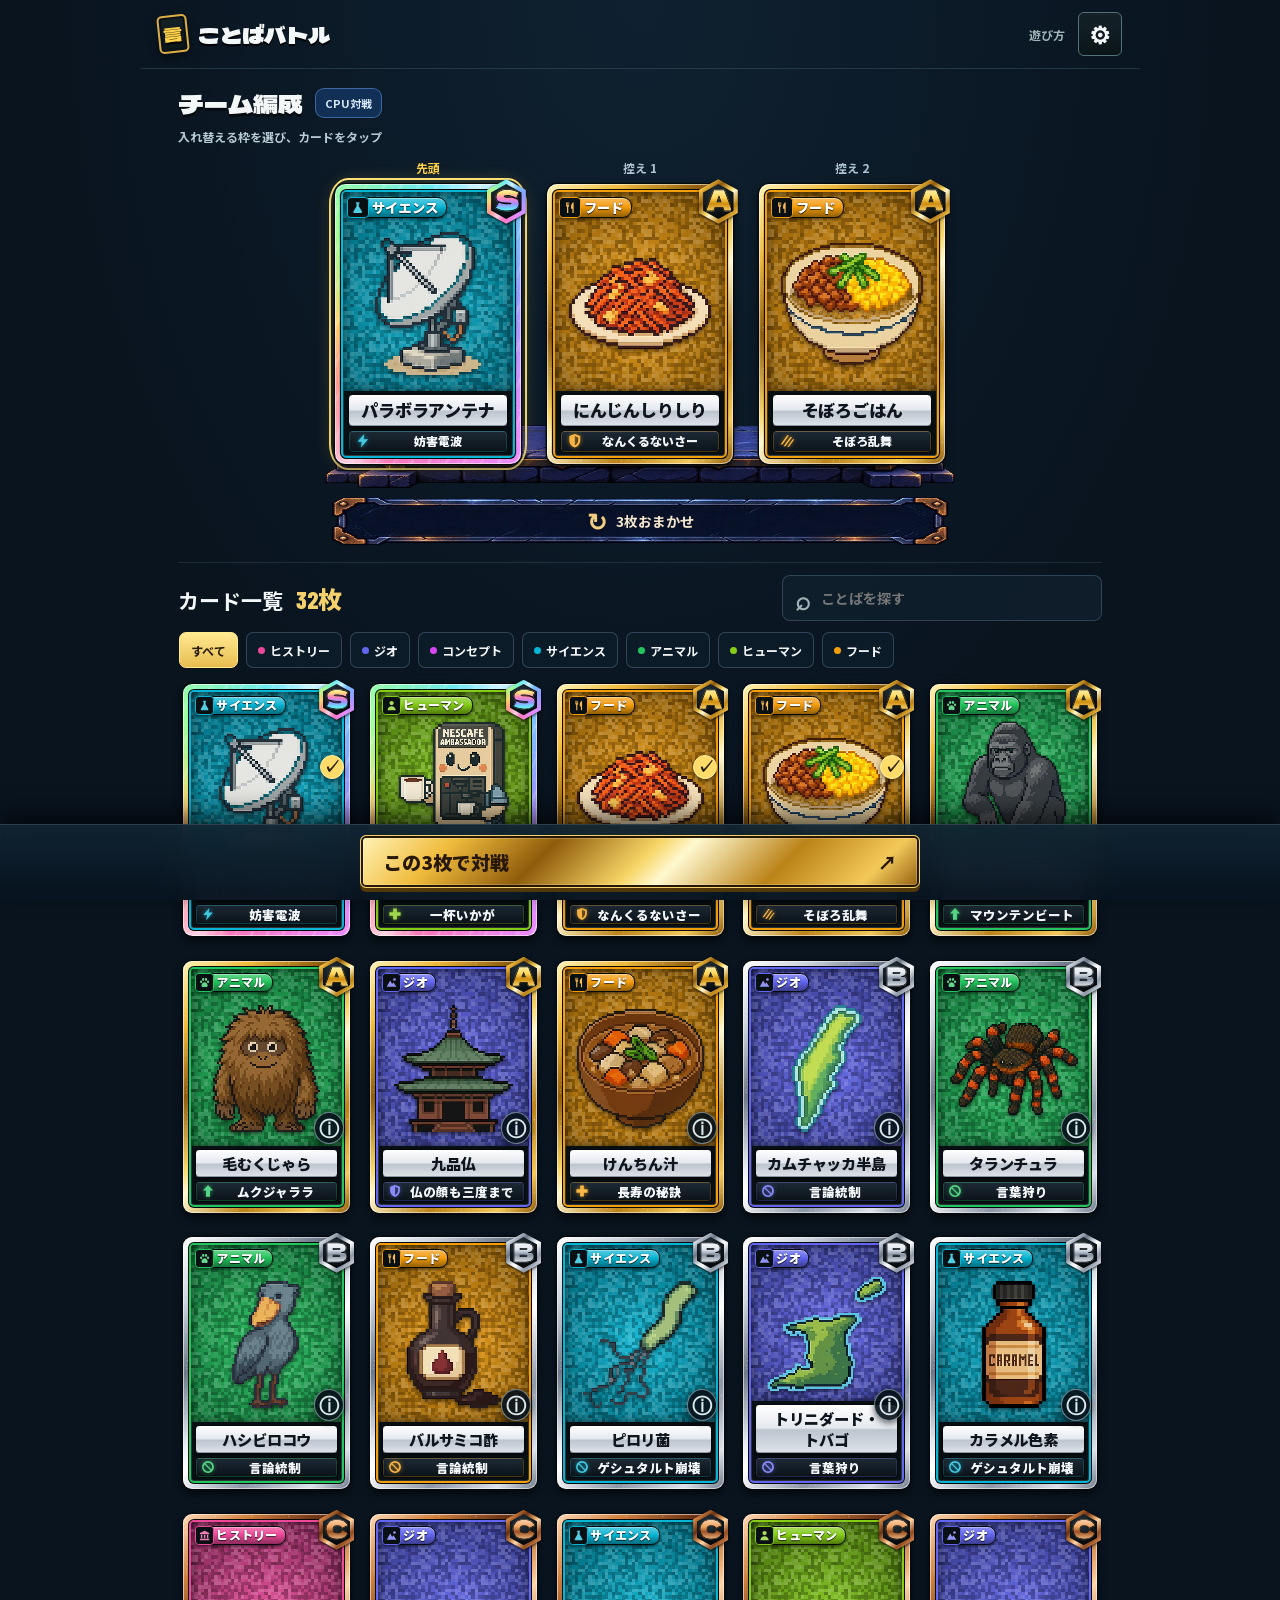
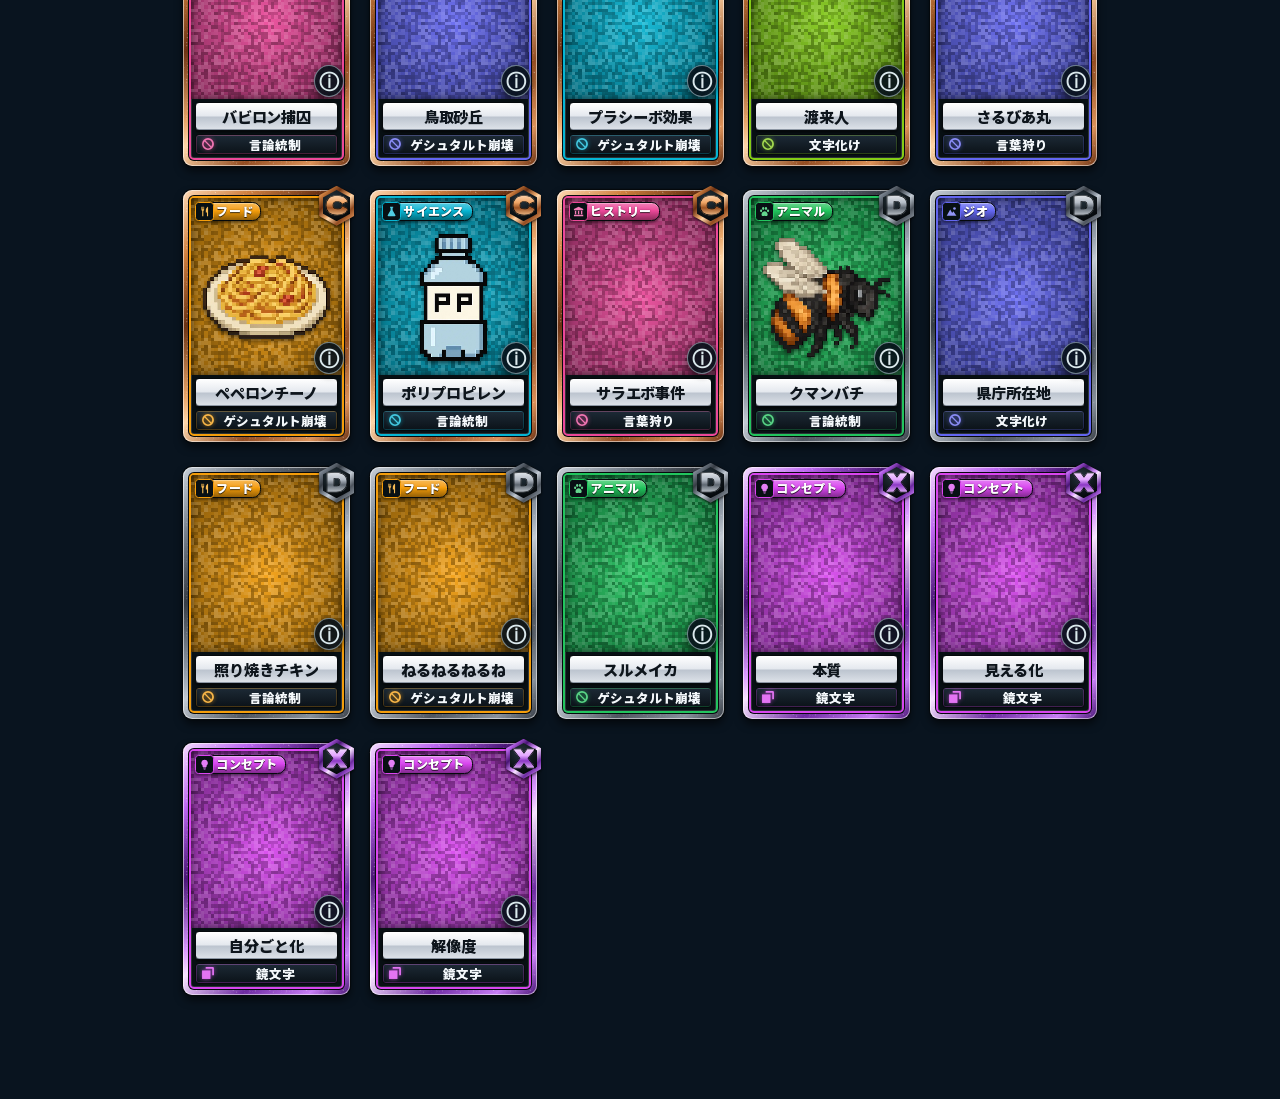
==== kotobattle-next.html @ 17102b44 "preview: fix clipped text, HUD frame insets and compact battle layout" ====
<!doctype html>
<html lang="ja">
<head>
  <meta charset="utf-8">
  <meta name="viewport" content="width=device-width,initial-scale=1,viewport-fit=cover">
  <meta name="robots" content="noindex,nofollow">
  <meta name="theme-color" content="#0b171b">
  <link rel="icon" href="data:,">
  <link rel="preload" as="image" href="battle-ui/assets/img/moon-arena-preview.webp" fetchpriority="high">
  <link rel="preload" as="image" href="battle-ui/assets/img/moon-arena-mobile.webp" media="(max-width:600px)" fetchpriority="low">
  <link rel="preload" as="image" href="battle-ui/assets/img/moon-arena.webp" media="(min-width:601px)" fetchpriority="low">
  <title>ことばバトル — WORD DUEL</title>
  <link rel="stylesheet" href="battle-ui/styles/tokens.css?v=20261007-textfit">
  <link rel="stylesheet" href="battle-ui/ui.css?v=20261007-textfit">
  <link rel="stylesheet" href="battle-ui/styles/cards.css?v=20261007-textfit">
  <link rel="stylesheet" href="battle-ui/styles/battle.css?v=20261007-textfit">
  <link rel="stylesheet" href="battle-ui/styles/mockup.css?v=20261007-textfit">
  <script defer src="battle-ui/data.js?v=20261007-textfit"></script>
  <script defer src="battle-ui/engine.js?v=20261007-textfit"></script>
  <script defer src="battle-ui/presentation.js?v=20261007-textfit"></script>
  <script defer src="battle-ui/view.js?v=20261007-textfit"></script>
  <script defer src="battle-ui/effects.js?v=20261007-textfit"></script>
  <script defer src="battle-ui/app.js?v=20261007-textfit"></script>
</head>
<body>
<div class="ambient" aria-hidden="true"></div>
  <header class="masthead">
    <a class="brand" href="index.html" aria-label="ことばアーケードに戻る"><span class="brand-mark">言</span><span>ことばバトル<small>カード × じゃんけん</small></span></a>
    <nav><button class="text-button" id="rulesButton">遊び方</button><button class="icon-button" id="settingsButton" aria-label="音と演出の設定">⚙</button></nav>
  </header>
  <main>
    <section id="setupScreen" class="setup-screen">
      <div class="intro"><div><div class="setup-title-row"><h1>チーム編成</h1><span class="cpu-mode">CPU対戦</span></div><p class="intro-copy">入れ替える枠を選び、カードをタップ</p></div></div>
      <section class="team-panel" data-side="A" aria-labelledby="teamHeading"><h2 id="teamHeading" class="sr-only">あなたの3枚</h2><div id="teamSlots" class="team-slots"></div><button id="randomTeam" class="subtle-button" type="button"><span aria-hidden="true">↻</span> 3枚おまかせ</button><p class="cpu-note sr-only">相手は毎回ランダム</p></section>
      <section class="collection" aria-labelledby="collectionHeading"><p id="selectionTarget" class="selection-target sr-only" role="status">1枚目にセットするカードを選ぶ</p><div class="collection-heading"><h2 id="collectionHeading">カード一覧 <span>32枚</span></h2><label class="search-box"><span aria-hidden="true">⌕</span><input id="searchInput" type="search" placeholder="ことばを探す" aria-label="ことばを検索"></label></div><div id="typeFilters" class="filters" aria-label="タイプで絞り込む"></div><div id="wordGrid" class="word-grid"></div><p id="emptySearch" class="empty-search" hidden>そのことばは見つかりませんでした。</p></section>
      <div class="setup-dock"><p class="match-summary"><span>あなたの3枚</span><b>VS</b><span>ランダムCPU</span></p><button id="startBattle" class="primary-button">この3枚で対戦 <span>↗</span></button></div>
    </section>
    <section id="battleScreen" class="battle-screen" hidden></section>
    <section id="resultScreen" class="result-screen" hidden><p class="eyebrow">対戦結果</p><h1 id="resultTitle">YOU WIN</h1><p id="resultCopy"></p><div id="resultCards" class="result-cards"></div><div class="result-actions"><button id="rematchButton" class="primary-button">同じチームで再戦 ↗</button><button id="backToSetup" class="subtle-button">編成を変える</button><a href="index.html" class="text-button">アーケードへ</a></div></section>
  </main>
  <dialog id="panelDialog" class="panel-dialog"><div class="dialog-head"><p class="eyebrow" id="dialogLabel"></p><button id="closeDialog" class="icon-button" aria-label="閉じる">×</button></div><div id="dialogContent"></div></dialog>
  <div id="toast" class="toast" role="status" hidden></div>
</body>
</html>
---- battle-ui/styles/tokens.css ----
@charset "UTF-8";
/* Design tokens: fonts, colours, metals, motion. Shared by every screen. */
@font-face{font-family:"KB Dela";src:url(../assets/fonts/DelaGothicOne-subset.woff2) format("woff2");font-weight:400;font-display:swap}
@font-face{font-family:"KB Noto";src:url(../assets/fonts/NotoSansJP-700-subset.woff2) format("woff2");font-weight:700;font-display:swap}
@font-face{font-family:"KB Noto";src:url(../assets/fonts/NotoSansJP-900-subset.woff2) format("woff2");font-weight:900;font-display:swap}
@font-face{font-family:"KB Barlow";src:url(../assets/fonts/BarlowCondensed-800-subset.woff2) format("woff2");font-weight:800;font-display:swap}

:root{
  --font-title:"KB Dela","Dela Gothic One","Hiragino Sans","Yu Gothic UI","Meiryo",sans-serif;
  --font-ui:"KB Noto","Noto Sans JP","Hiragino Sans","Hiragino Kaku Gothic ProN","Yu Gothic UI","Meiryo",sans-serif;
  --font-num:"KB Barlow","Barlow Condensed","Arial Narrow","KB Noto",sans-serif;

  --ink:#081014;--arena:#0b171b;--text:#f3f7f8;--muted:#9fb3b8;--line:#7fb6c233;
  --panel:linear-gradient(180deg,#152329f2,#0b1519f2);
  --panel-edge:#3f5e66;--panel-hi:#9cc6cf40;
  --gold:#ffd04a;--gold-deep:#b77a08;
  --you:#2f7cf6;--cpu:#e5322d;
  --hp-you:linear-gradient(180deg,#8cff9e,#22d154 45%,#119338);
  --hp-cpu:linear-gradient(180deg,#ff9b85,#f0442c 45%,#a8180f);
  --hp-high:linear-gradient(180deg,#a5ffae,#35d35b 45%,#13953c);
  --hp-mid:linear-gradient(180deg,#fff5a8,#ffd033 45%,#c78b05);
  --hp-low:linear-gradient(180deg,#ffb39e,#f24b36 45%,#bd201f);
  --hp-ghost:#ffe08a;
  --atk:linear-gradient(90deg,#b5160f,#ff4a32);--def:linear-gradient(90deg,#1650c8,#3aa0ff);--eva:linear-gradient(90deg,#0f8a3a,#2fe36a);
  --atk-ico:#ff4a3a;--def-ico:#3c9bff;--eva-ico:#2fe36a;
  --buff:#5ff08a;--guard:#7cc4ff;--debuff:#c69bff;

  /* Rarity metals. Each pairs a frame gradient with a text gradient. */
  --metal-gold:linear-gradient(135deg,#fff4b8 0%,#f0bb3c 16%,#8f5c0c 33%,#f7d566 50%,#fff8cf 56%,#bb8318 74%,#f3c95a 90%,#8f5c0c 100%);
  --metal-silver:linear-gradient(135deg,#ffffff 0%,#ccd4de 16%,#6c7888 33%,#e8edf3 50%,#ffffff 56%,#8c97a6 74%,#dce2ea 90%,#6c7888 100%);
  --metal-bronze:linear-gradient(135deg,#ffd9b4 0%,#d0803f 16%,#6b3112 33%,#e7a467 50%,#ffd6a8 56%,#934c21 74%,#dc9158 90%,#6b3112 100%);
  --metal-iron:linear-gradient(135deg,#c9d0d8 0%,#76808c 16%,#363c44 33%,#949eaa 50%,#c2cad3 56%,#4e555e 74%,#87909b 90%,#363c44 100%);
  --metal-violet:linear-gradient(135deg,#f5dcff 0%,#bc66f0 16%,#4a1576 33%,#d996ff 50%,#f8e3ff 56%,#6d2aa1 74%,#c77df5 90%,#4a1576 100%);
  --metal-rainbow:linear-gradient(115deg,#ffffff00 30%,#ffffffb0 46%,#ffffff00 58%),conic-gradient(from 200deg at 40% 45%,#ff6fa5,#ffd36b,#9dff9a,#5fe3ff,#8f9dff,#e88bff,#ff6fa5);
  --text-gold:linear-gradient(180deg,#fff7c6 0%,#ffd75a 40%,#d08d0e 62%,#ffe58c 100%);
  --text-silver:linear-gradient(180deg,#ffffff 0%,#dfe6ee 40%,#8693a3 62%,#f2f5f8 100%);
  --text-bronze:linear-gradient(180deg,#ffe2c4 0%,#f0a565 40%,#9b5121 62%,#ffcf9c 100%);
  --text-iron:linear-gradient(180deg,#eef1f4 0%,#b4bcc6 40%,#5d6670 62%,#d2d8de 100%);
  --text-violet:linear-gradient(180deg,#fbeaff 0%,#e3a6ff 40%,#8b37c4 62%,#f1c9ff 100%);
  --text-rainbow:linear-gradient(180deg,#fff 0%,#ffe27a 22%,#ff86c0 42%,#a58cff 62%,#62e6ff 82%,#b6ffb0 100%);

  /* Motion. --fx-speed is 1 for standard and .5 for fast. */
  --fx-speed:1;--ease-out:cubic-bezier(.2,.8,.2,1);--ease-snap:cubic-bezier(.3,1.4,.5,1);
  color-scheme:dark;
}
body.speed-fast{--fx-speed:.5}
*,*:before,*:after{box-sizing:border-box}
body{margin:0;background:var(--arena);color:var(--text);font-family:var(--font-ui)}
button,input,select{font:inherit}
button{-webkit-tap-highlight-color:transparent}
[hidden]{display:none!important}
.svg-defs{position:absolute;width:0;height:0;overflow:hidden}
---- battle-ui/ui.css ----
@charset "UTF-8";
/* Shell screens. Battle and cards are shared with visual-review.html. */
body{min-width:320px;font-weight:700}button,a,input,select{touch-action:manipulation}button{color:inherit;cursor:pointer}button:disabled{cursor:default}button:focus-visible,a:focus-visible,input:focus-visible,select:focus-visible{outline:3px solid var(--gold);outline-offset:3px}a{color:inherit;text-decoration:none}h1,h2,h3,p{margin:0}
.ambient{position:fixed;inset:0;z-index:-1;background:linear-gradient(#061015b3,#061015e8),url(assets/img/arena-wide.webp) center/cover}
.masthead{max-width:1200px;margin:auto;padding:20px 24px;display:flex;align-items:center;justify-content:space-between;border-bottom:1px solid var(--line);gap:12px}.masthead nav{display:flex;gap:12px;align-items:center}
.brand{display:flex;align-items:center;gap:12px;font:400 20px/1.3 var(--font-title)}.brand small{display:block;font:700 10px/1.8 var(--font-ui);letter-spacing:.14em;color:var(--muted)}.brand-mark{display:grid;place-items:center;width:42px;height:50px;border:2px solid #dcae45;border-radius:5px;transform:rotate(-6deg);color:var(--gold);background:var(--panel);box-shadow:inset 0 0 0 2px #081014,0 4px 10px #0008}
.icon-button,.text-button,.subtle-button{min-height:44px;border:1px solid #52717b;background:var(--panel);border-radius:6px;padding:8px 14px;font-size:13px;display:inline-flex;align-items:center;justify-content:center;gap:8px}.text-button{border-color:transparent;background:transparent;color:var(--muted)}.icon-button{width:44px;padding:0;font:700 24px/1 var(--font-ui)}.subtle-button:hover,.icon-button:hover{border-color:var(--gold)}
.primary-button{min-height:50px;padding:12px 22px;background:var(--metal-gold);color:#281807;border:1px solid #f5d26b;box-shadow:inset 0 0 0 2px #261805,inset 0 0 0 3px #fff3,0 4px 0 #513608;border-radius:6px;font-weight:900;font-size:16px;display:flex;align-items:center;justify-content:space-between;gap:20px}.primary-button:active{transform:translateY(2px);box-shadow:inset 0 0 0 2px #261805,0 2px 0 #513608}
.setup-screen{max-width:1160px;margin:auto;padding:30px 24px 160px}.intro{display:flex;align-items:center;justify-content:space-between;gap:16px;margin-bottom:24px}.intro h1{font:400 32px/1.4 var(--font-title);text-shadow:0 3px #0008}.intro-copy{margin-top:8px;color:var(--muted);font-size:13px}.arcade-rule{display:grid;gap:5px;text-align:right;font-size:14px;color:var(--gold)}.arcade-rule span{color:var(--muted);font-size:12px}
.team-panel{background:var(--panel);border:1px solid #4b636c;border-radius:10px;padding:16px;margin-bottom:30px;box-shadow:inset 0 1px #b7dbe422,0 8px 20px #0005}.section-label{display:flex;justify-content:space-between;align-items:center;gap:12px;margin-bottom:14px}.section-label h2{font-size:16px}.section-label>span{font-size:11px;color:var(--muted)}
.team-slots{display:grid;grid-template-columns:repeat(3,minmax(0,1fr));gap:12px}.team-slot{position:relative;min-width:0;min-height:100px;padding:12px;border:1px solid #36515c;border-radius:6px;background:linear-gradient(120deg,#17313c,#081216);display:flex;align-items:center;gap:10px;text-align:left}.team-slot.selected{border-color:var(--gold);box-shadow:inset 0 0 0 1px #ffd04a66,0 0 16px #ffd04a16}.team-slot img{width:76px;height:76px;object-fit:contain;filter:drop-shadow(0 4px 4px #000a)}.team-slot b{display:block;font-size:14px;overflow-wrap:anywhere}.team-slot small{display:block;color:var(--muted);font-size:11px;margin-top:5px}.slot-no{position:absolute;top:5px;left:7px;font:800 15px var(--font-num);color:var(--gold)}
.team-tools{display:flex;gap:8px;margin-top:12px;flex-wrap:wrap}.team-tools .subtle-button{font-size:12px;min-height:40px}.collection-heading{display:flex;align-items:center;justify-content:space-between;gap:16px;margin-bottom:14px}.eyebrow{font-size:11px;line-height:1.4;letter-spacing:.12em;color:var(--muted)}.collection-heading h2{font-size:20px;margin-top:5px}.collection-heading h2 span{color:var(--gold);font:800 24px var(--font-num);margin-left:8px}
.search-box{display:flex;align-items:center;gap:8px;background:#050d11;border:1px solid #49636b;border-radius:6px;padding:0 12px;width:260px}.search-box>span{font-size:26px;color:var(--muted)}.search-box input{width:100%;height:44px;min-width:0;border:0;background:none;color:var(--text);font-size:13px}
.filters{display:flex;gap:7px;overflow:auto;padding:3px 2px 14px;scrollbar-width:thin}.filter{display:inline-flex;align-items:center;gap:5px;min-height:40px;padding:7px 12px;white-space:nowrap;border:1px solid #3d535a;border-radius:5px;background:#0c181e;font-size:12px}.filter.active{border-color:var(--card-color);background:color-mix(in srgb,var(--card-color) 14%,#0c181e)}.filter-dot{width:7px;height:7px;border-radius:50%;background:var(--card-color)}
.word-grid{display:grid;grid-template-columns:repeat(5,minmax(0,1fr));gap:24px 20px;padding-top:6px}.word-entry{display:block;min-width:0;padding:0;background:transparent;border:0;text-align:left;position:relative;transition:transform 150ms ease}.word-entry:hover{transform:translateY(-4px)}.word-entry .kcard{width:100%}.word-entry.in-team:after{content:'編成中';position:absolute;left:8px;top:38px;font-size:10px;background:#061113eb;color:var(--gold);padding:4px 7px;border:1px solid var(--gold);border-radius:4px}
.entry-footer{display:flex;justify-content:space-between;gap:5px;margin:7px 2px 0;color:var(--muted);font-size:10px}.entry-footer span:first-child{overflow:hidden;white-space:nowrap;text-overflow:ellipsis}.card-stats{display:grid;gap:4px;margin:10px 2px 0;padding:9px 8px;background:#081318d9;border:1px solid #35505b;border-radius:5px}.card-stat{display:grid;grid-template-columns:26px minmax(0,1fr) 30px;gap:6px;align-items:center;font-size:10px;line-height:1.2}.card-stat b{text-align:right;font:800 15px/1 var(--font-num)}.stat-track{height:5px;background:#02080b;overflow:hidden;border-radius:2px}.stat-track i{display:block;height:100%;background:var(--hp-you)}.stat-atk .stat-track i{background:var(--atk)}.stat-def .stat-track i{background:var(--def)}.stat-eva .stat-track i{background:var(--eva)}.empty-search{text-align:center;padding:40px;color:var(--muted)}
.setup-dock{position:fixed;bottom:0;left:0;right:0;z-index:5;display:flex;justify-content:center;gap:60px;align-items:center;padding:14px 24px max(14px,env(safe-area-inset-bottom));background:linear-gradient(#16272ff2,#081014fa);border-top:1px solid #5e7984;box-shadow:0 -10px 26px #0009;backdrop-filter:blur(12px)}.setup-dock>.primary-button{width:300px}
.panel-dialog{position:fixed;padding:20px;width:min(540px,calc(100% - 24px));max-height:calc(100dvh - 32px);overflow:auto;border:1px solid #8babb4;border-radius:10px;background:linear-gradient(140deg,#1e343e,#081318 70%);box-shadow:inset 0 0 0 3px #071015,0 24px 80px #000c;color:var(--text);overscroll-behavior:contain}.panel-dialog::backdrop{background:#02080ccd;backdrop-filter:blur(4px)}.dialog-head{display:flex;justify-content:space-between;align-items:center;margin-bottom:16px;min-height:44px}.panel-dialog h2{font-size:22px;line-height:1.45}.panel-dialog h3{font-size:16px}.panel-copy{font-size:13px;color:#bdced5;line-height:1.9;margin:12px 0}.panel-copy p{margin:16px 0}.panel-copy strong{color:var(--text)}
.detail-top{display:grid;grid-template-columns:150px minmax(0,1fr);gap:22px;align-items:center}.detail-top .kcard{width:100%}.detail-top p{font-size:12px;color:var(--muted);margin-top:10px}.detail-stats{display:grid;grid-template-columns:repeat(4,minmax(0,1fr));gap:8px;margin:20px 0}.detail-stat{background:#030b0f;border:1px solid #3d5862;border-radius:5px;text-align:center;padding:10px 4px}.detail-stat small{display:block;font-size:11px;color:var(--muted)}.detail-stat b{font:800 30px var(--font-num)}.skill-description{padding:16px;border-left:3px solid var(--gold);background:#03101599;font-size:13px;line-height:1.9}.skill-description h3{color:var(--gold);margin-bottom:6px}.dialog-actions{display:flex;gap:12px;margin-top:20px;flex-wrap:wrap}.dialog-actions .primary-button{flex:1}
.setting-row{display:flex;align-items:center;justify-content:space-between;gap:16px;font-size:13px;margin-top:18px;min-height:44px}.setting-row select{max-width:68%;min-height:44px;padding:8px;border:1px solid #5d7b85;background:#09151b;color:var(--text);border-radius:5px;font-size:12px}.setting-row input[type=range]{width:55%;height:32px;accent-color:var(--gold)}.setting-row input[type=checkbox]{width:24px;height:24px;accent-color:var(--gold)}
.switch-choice{display:flex;align-items:center;gap:14px;width:100%;min-height:88px;margin-top:12px;padding:12px;border:1px solid #4a6873;border-radius:6px;background:var(--panel);text-align:left}.switch-choice:hover{border-color:var(--gold)}.switch-choice img{width:70px;height:70px;object-fit:contain}.switch-choice b{display:block;font-size:15px}.switch-choice small{display:block;font-size:11px;line-height:1.7;color:var(--muted);margin-top:5px}.order-row{display:flex;align-items:center;gap:8px;margin-top:12px}.order-row>span{flex:1;font-size:14px}.history-list{padding-left:20px;font-size:12px;line-height:1.8;color:#cedbe0}.history-list li{margin-bottom:10px}
.result-screen{max-width:780px;margin:0 auto;padding:48px 24px;text-align:center}.result-screen h1{font:800 clamp(50px,12vw,90px)/1.2 var(--font-num);color:var(--gold);text-shadow:0 4px #281807,0 0 30px #ffd04a22;margin:12px 0}#resultCopy{font-size:13px;color:var(--muted);line-height:1.7}.result-cards{display:grid;grid-template-columns:repeat(3,minmax(0,1fr));gap:20px;margin:40px 0}.result-cards .kcard{width:100%}.result-hp{font:800 18px/1.5 var(--font-num);margin-top:12px}.result-actions{display:flex;flex-wrap:wrap;justify-content:center;gap:12px}.result-actions .primary-button{justify-content:center}.toast{position:fixed;bottom:140px;left:50%;transform:translateX(-50%);z-index:30;max-width:calc(100% - 28px);width:max-content;padding:12px 20px;border:1px solid var(--gold);border-radius:6px;background:#0a171cf5;color:var(--text);font-size:13px;box-shadow:0 6px 24px #000b}
@media(max-width:900px){.word-grid{grid-template-columns:repeat(4,minmax(0,1fr))}.team-slot img{width:54px}.team-slot b{font-size:12px}.setup-dock{gap:24px}}
@media(max-width:620px){
 .masthead{padding:12px 16px}.brand{font-size:15px;gap:8px}.brand-mark{width:32px;height:40px}.brand small{font-size:9px}.masthead nav{gap:4px}.text-button{padding:8px;font-size:12px}.setup-screen{padding:22px 14px 164px}.intro h1{font-size:26px}.arcade-rule{display:none}.intro-copy{font-size:12px}
 .team-panel{padding:12px}.section-label h2{font-size:14px}.section-label>span{font-size:10px}.team-slots{gap:6px}.team-slot{flex-direction:column;gap:3px;padding:18px 5px 8px;text-align:center;min-height:132px}.team-slot img{width:60px;height:50px}.team-slot b{font-size:10px}.team-slot small{font-size:9px;margin-top:4px}.team-tools{gap:5px}.team-tools .subtle-button{padding:6px 9px;min-height:44px;font-size:10px}
 .collection-heading{gap:10px}.collection-heading h2{font-size:17px}.search-box{width:150px}.search-box input{font-size:11px}.filters{gap:6px}.filter{padding:6px 10px}.word-grid{grid-template-columns:repeat(2,minmax(0,1fr));gap:24px 16px;padding:5px 4px}.setup-dock{flex-direction:column;gap:8px;padding:9px 14px max(12px,env(safe-area-inset-bottom))}.setup-dock>.primary-button{width:100%;max-width:450px;min-height:48px}
 .panel-dialog{padding:16px}.detail-top{grid-template-columns:130px minmax(0,1fr);gap:16px}.detail-top h2{font-size:19px}.detail-top p{font-size:11px}.detail-stats{gap:6px;margin:16px 0}.detail-stat b{font-size:26px}.dialog-actions{gap:8px}.dialog-actions .primary-button{font-size:14px;padding:10px 14px}.dialog-actions>.subtle-button{width:100%}.result-screen{padding:32px 14px}.result-cards{gap:12px;margin:30px 0}.result-hp{font-size:13px}.result-actions{flex-direction:column}.result-actions .primary-button{font-size:15px}
}
@media(prefers-reduced-motion:reduce){.word-entry{transition:none}.word-entry:hover{transform:none}}.motion-reduced .word-entry{transition:none}

/* Matching team editors: selecting either side uses the same collection. */
.match-teams{display:grid;grid-template-columns:repeat(2,minmax(0,1fr));gap:18px;margin-bottom:28px}
.match-teams .team-panel{--team-accent:#71b8ff;margin:0;min-width:0;border-top:3px solid var(--team-accent)}
.match-teams .team-panel[data-side="B"]{--team-accent:#ff9181}
.team-panel[data-editing="true"]{box-shadow:inset 0 0 0 1px #b7dbe422,0 0 20px #122836}
.team-panel .section-label h2{display:flex;align-items:center;gap:8px;font-size:15px}
.team-panel .section-label>span{font-size:10px}
.team-panel .team-slots{gap:8px}
.team-panel .team-slot{display:flex;flex-direction:column;justify-content:start;text-align:center;min-height:150px;padding:18px 5px 8px;gap:5px;border-color:#42606d;background:linear-gradient(160deg,color-mix(in srgb,var(--type) 15%,#17313c),#081216)}
.team-panel .team-slot.selected{border:2px solid var(--team-accent);padding:17px 4px 7px;box-shadow:0 0 12px color-mix(in srgb,var(--team-accent) 20%,transparent)}
.slot-art{position:relative;display:block;width:76px;height:68px;flex:0 0 auto;overflow:hidden}
.team-slot .slot-art img{width:100%;height:100%}.slot-copy{min-width:0;width:100%}.team-panel .team-slot b{font-size:12px;line-height:1.4}.team-panel .team-slot small{font-size:10px;line-height:1.3}
.slot-copy small i{display:inline-block;width:6px;height:6px;border-radius:50%;margin-right:3px}
.slot-edit{font-size:10px;line-height:14px;color:var(--team-accent);margin-top:auto;text-decoration:underline;text-underline-offset:3px}
.team-tools{justify-content:space-between;gap:5px}.team-tools .subtle-button{padding:6px 10px;flex:1;min-height:40px;white-space:nowrap}
.selection-target{width:fit-content;border-left:3px solid #71b8ff;background:#173248;padding:8px 12px;font-size:13px;margin-bottom:14px}.selection-target[data-side="B"]{border-color:#ff9181;background:#3d2223}
.collection{scroll-margin-top:18px}.match-summary{display:flex;align-items:center;gap:22px;font-size:13px;color:#d7e6ec}.match-summary b{font:800 24px var(--font-num);color:var(--gold)}
@media(max-width:760px){.match-teams{grid-template-columns:1fr;gap:12px}.team-panel .team-slot{min-height:118px;gap:3px}.slot-art{width:64px;height:45px}.team-panel .team-slot b{font-size:11px}.team-panel .team-slot small{font-size:9px}.team-panel .section-label{margin-bottom:9px}.match-teams .team-panel{padding:11px}.team-tools{margin-top:9px}.team-tools .subtle-button{min-height:36px;font-size:11px}.match-summary{font-size:12px;gap:20px}}
@media(max-width:620px){.setup-screen{padding-bottom:132px}.setup-dock{gap:6px}.match-summary b{font-size:18px}}
@keyframes result-arrive{from{opacity:0;transform:scale(1.3);filter:blur(5px)}to{opacity:1;transform:scale(1);filter:blur(0)}}
.result-screen.screen-enter h1{animation:result-arrive 550ms cubic-bezier(.15,.85,.2,1)}
body.motion-reduced .result-screen h1{animation:none}
@media(prefers-reduced-motion:reduce){.result-screen h1{animation:none!important}}

/* Compact tap-first team setup. The three chosen cards stay in sight while
   the player scrolls the gallery; the opponent is randomized at battle start. */
.setup-screen{max-width:1040px;padding-top:16px;padding-bottom:116px}
.intro{margin-bottom:12px}.intro h1{font-size:24px;line-height:1.2}.intro-copy{margin-top:3px;font-size:12px}
.cpu-note{display:flex;align-items:center;gap:8px;font-size:12px;color:#dce9ec;white-space:nowrap}
.cpu-note .owner-tag{font-size:12px}.cpu-note b{font-weight:900}
.setup-screen>.team-panel{position:sticky;top:0;z-index:6;margin:0 0 14px;padding:10px 12px 8px;border:1px solid #527c96;border-top:3px solid #71b8ff;background:#101e25f7;backdrop-filter:blur(16px)}
.setup-screen .section-label{margin-bottom:8px}.setup-screen .section-label h2{display:flex;align-items:center;gap:8px;font-size:15px}
.setup-screen .section-label .subtle-button{min-height:34px;padding:5px 10px;white-space:nowrap;font-size:11px}
.setup-screen .team-slots{gap:8px}.setup-screen .team-slot{height:94px;min-height:0;display:flex;flex-direction:row;gap:6px;padding:14px 8px 6px;background:linear-gradient(140deg,color-mix(in srgb,var(--type) 20%,#0e2028),#071014);border:2px solid #385565;text-align:left}
.setup-screen .team-slot.selected{padding:14px 8px 6px;border-color:#ffd96f;box-shadow:0 0 0 2px #ffd96f44,0 0 18px #ffd04a38}
.setup-screen .slot-no{top:3px;left:6px;font-size:10px;line-height:1.1;letter-spacing:.02em}
.setup-screen .slot-art{width:66px;height:56px;flex:0 0 auto}.setup-screen .slot-art img{width:100%;height:100%}
.setup-screen .slot-copy{min-width:0}.setup-screen .slot-copy b{font-size:12px;line-height:1.25;overflow-wrap:anywhere}.setup-screen .slot-copy small{margin-top:4px;font-size:10px;line-height:1.2}
.team-help{margin-top:7px;font-size:11px;color:#d2e4e8;text-align:center}
.selection-target{margin-bottom:8px;padding:7px 10px;font-size:12px}.collection{scroll-margin-top:190px}
.collection-heading{margin-bottom:8px}.collection-heading h2{font-size:18px}.collection-heading h2 span{font-size:20px}
.filters{padding-bottom:8px}.filter{min-height:34px;padding:5px 9px;font-size:11px}
.word-grid{grid-template-columns:repeat(5,minmax(0,1fr));gap:16px 12px;padding:2px}
.word-entry{text-align:center}.word-entry:hover{transform:none}.word-entry.in-team:after{content:none}
.word-pick{display:block;position:relative;width:100%;padding:0;border:0;background:none;color:inherit;text-align:left}
.word-pick:focus-visible,.word-more:focus-visible{outline:3px solid var(--gold);outline-offset:2px}
.word-pick .kcard{width:100%}.word-pick:active{transform:scale(.96)}
.chosen-badge{position:absolute;z-index:4;left:1px;top:2px;padding:2px 4px;border:1px solid #c6e8ff;border-radius:3px;background:#145fa5;color:#fff;font-size:9px;line-height:1.1;white-space:nowrap}
.word-entry .entry-footer{display:grid;grid-template-columns:minmax(0,1fr) auto;align-items:start;gap:3px;margin:4px 0 0;color:#e6f0f3;font-size:10px;line-height:1.25;text-align:left}
.word-entry .entry-footer span:first-child{white-space:normal;overflow-wrap:anywhere;display:-webkit-box;-webkit-box-orient:vertical;-webkit-line-clamp:2;overflow:hidden;min-height:25px}
.word-more{min-width:32px;min-height:26px;padding:2px 3px;border:1px solid #68848f;border-radius:4px;background:#0c202a;color:#dbe9ed;font-size:10px}
.setup-dock{gap:16px;padding:8px 16px max(8px,env(safe-area-inset-bottom))}.setup-dock>.primary-button{width:260px;min-height:46px}
@media(max-width:620px){
  .setup-screen{padding:10px 10px 98px}.intro{align-items:flex-start;gap:7px}.intro h1{font-size:21px}.intro-copy{font-size:11px}.cpu-note{align-items:flex-end;flex-direction:column;gap:3px;font-size:9px}.cpu-note .owner-tag{font-size:10px;padding:3px 6px}
  .setup-screen>.team-panel{padding:8px 8px 6px;margin-bottom:10px}.setup-screen .section-label{margin-bottom:7px}.setup-screen .section-label h2{font-size:13px}.setup-screen .section-label .subtle-button{min-height:32px;padding:4px 7px;font-size:10px}
  .setup-screen .team-slots{gap:5px}.setup-screen .team-slot{height:108px;min-height:0;flex-direction:column;align-items:center;gap:1px;padding:16px 3px 3px;text-align:center}
  .setup-screen .team-slot.selected{padding:16px 3px 3px}.setup-screen .slot-art{width:72px;height:49px}.setup-screen .slot-copy b{font-size:10px;line-height:1.15;display:-webkit-box;-webkit-box-orient:vertical;-webkit-line-clamp:2;overflow:hidden}.setup-screen .slot-copy small{font-size:8px;margin-top:2px}
  .team-help{font-size:10px;margin-top:5px}.collection{scroll-margin-top:166px}.collection-heading{gap:8px}.collection-heading h2{font-size:16px}.search-box{width:135px}.search-box input{font-size:11px}.filter{min-height:30px;padding:4px 7px;font-size:10px}
  .word-grid{grid-template-columns:repeat(4,minmax(0,1fr));gap:12px 6px;padding:2px}.word-entry .entry-footer{font-size:9px}.word-more{min-width:29px;font-size:9px}
  .setup-dock{flex-direction:row;padding:7px 10px max(9px,env(safe-area-inset-bottom))}.setup-dock .match-summary{display:none}.setup-dock>.primary-button{width:100%;max-width:420px;min-height:46px}
}
@media(max-width:350px){.word-grid{grid-template-columns:repeat(3,minmax(0,1fr))}.cpu-note b{display:none}}
---- battle-ui/styles/cards.css ----
@charset "UTF-8";
/* Common card: rarity = outer metal frame + rank badge, type = inner band,
   plate and icon. Internal sizes use container units so one component
   works at battle, bench and list sizes. */
[data-rank="S"]{--metal:var(--metal-rainbow);--metal-text:var(--text-rainbow);--metal-edge:#e9f6ff;--metal-glow:#9fe7ff66}
[data-rank="A"]{--metal:var(--metal-gold);--metal-text:var(--text-gold);--metal-edge:#ffe9a3;--metal-glow:#ffcf4a40}
[data-rank="B"]{--metal:var(--metal-silver);--metal-text:var(--text-silver);--metal-edge:#f4f7fb;--metal-glow:#dfe9f530}
[data-rank="C"]{--metal:var(--metal-bronze);--metal-text:var(--text-bronze);--metal-edge:#ffcfa1;--metal-glow:#e0915030}
[data-rank="D"]{--metal:var(--metal-iron);--metal-text:var(--text-iron);--metal-edge:#c7ced6;--metal-glow:#00000000}
[data-rank="X"]{--metal:var(--metal-violet);--metal-text:var(--text-violet);--metal-edge:#f0c8ff;--metal-glow:#c070ff40}

.ico{width:1em;height:1em;fill:currentColor;flex:0 0 auto;display:inline-block;vertical-align:-.14em}

/* ---- Large card ---- */
.kcard{position:relative;container-type:inline-size;width:100%;aspect-ratio:63/95;isolation:isolate;font-family:var(--font-ui);color:var(--text);user-select:none;-webkit-user-select:none}
.kcard-frame{position:absolute;inset:0;border-radius:5.5cqw;padding:3.4cqw;background:var(--metal);
  box-shadow:0 0 0 .7cqw #05090c,inset 0 0 0 .6cqw #ffffff88,inset 0 -1.2cqw 1.2cqw #0000004d,0 4cqw 7cqw #000000a6,0 0 7cqw var(--metal-glow)}
.kcard-frame:before{content:"";position:absolute;inset:0;border-radius:inherit;background:url(../assets/img/sparkle.png) 0 0/22cqw;mix-blend-mode:screen;opacity:.55;pointer-events:none}
.kcard[data-rank="S"] .kcard-frame:before{opacity:1;background:url(../assets/img/sparkle.png) 0 0/16cqw,repeating-linear-gradient(115deg,#ffffff00 0 6cqw,#ffffff38 7cqw,#ffffff00 8.5cqw)}
.kcard[data-rank="D"] .kcard-frame:before{opacity:.3}
.kcard-body{position:relative;height:100%;border-radius:3cqw;background:#081014;border:1.5cqw solid var(--type);
  box-shadow:0 0 0 .6cqw #05090c,inset 0 0 0 .5cqw #ffffff30;display:flex;flex-direction:column;gap:1.6cqw;padding:0 0 1.8cqw;overflow:hidden}

.kcard-art,.mini-art{position:relative;overflow:hidden;
  background:url(../assets/img/mosaic.png) 0 0/48cqw,radial-gradient(ellipse 75% 70% at 50% 56%,color-mix(in srgb,var(--type) 92%,#fff 8%),color-mix(in srgb,var(--type) 62%,#02090c) 78%);
  image-rendering:pixelated}
.kcard-art{flex:1 1 auto;min-height:0}
.kcard-art:after{content:"";position:absolute;inset:0;box-shadow:inset 0 0 6cqw #000000a0;pointer-events:none}
.art-pic{position:absolute;inset:0;display:block}
.art-pic img{position:absolute;inset:0;width:100%;height:100%;object-fit:contain;image-rendering:pixelated;
  transform:translate(var(--art-x,0),var(--art-y,0)) scale(var(--art-scale,1));
  -webkit-mask-image:linear-gradient(90deg,#0000,#000 3%,#000 97%,#0000),linear-gradient(#0000,#000 3%,#000 97%,#0000);-webkit-mask-composite:source-in;
  mask-image:linear-gradient(90deg,#0000,#000 3%,#000 97%,#0000),linear-gradient(#0000,#000 3%,#000 97%,#0000);mask-composite:intersect;
  filter:drop-shadow(0 1.6cqw 1.2cqw #0008)}
.kcard-art .art-pic{inset:14cqw 3cqw 1cqw}
.art-fallback{position:absolute;inset:0;display:grid;place-items:center;font:400 30cqw/1 var(--font-title);color:#fff;text-shadow:0 1cqw 0 #0008}

.kcard-type{position:absolute;left:2.4cqw;top:2.4cqw;z-index:2;display:flex;align-items:center;gap:1.6cqw;height:11.5cqw;padding:0 4.2cqw 0 0;
  background:linear-gradient(180deg,color-mix(in srgb,var(--type) 70%,#fff 30%),var(--type) 45%,color-mix(in srgb,var(--type) 60%,#000));
  border:.7cqw solid #05090c;border-radius:2cqw 5cqw 5cqw 2cqw;box-shadow:inset 0 .5cqw 0 #ffffff70,0 1cqw 1.6cqw #0007;
  font-weight:900;font-size:7.2cqw;line-height:1;color:#fff;text-shadow:0 .5cqw 0 #000a,0 0 1cqw #0006;letter-spacing:.02em}
.kcard-type .ico{width:11.5cqw;height:11.5cqw;padding:1.8cqw;margin:-.7cqw 0 -.7cqw -.7cqw;background:#081014;border:.7cqw solid var(--type);border-radius:2cqw;color:color-mix(in srgb,var(--type) 70%,#fff)}

.kcard-name{margin:0 2.6cqw;padding:1.8cqw 2.6cqw;min-height:13cqw;display:grid;place-items:center;text-align:center;
  background:linear-gradient(180deg,#ffffff,#e4e8ee 48%,#bcc4cf 52%,#dfe4ea);border:.8cqw solid #05090c;border-radius:2.4cqw;
  box-shadow:inset 0 .5cqw 0 #fff,inset 0 -.6cqw 0 #8d97a4,0 1cqw 1.4cqw #0008}
.kcard-name b{color:#0e151c;font-weight:900;font-size:min(9.1cqw,17px);line-height:1.12;letter-spacing:-.01em;word-break:keep-all;overflow-wrap:anywhere;word-break:auto-phrase;text-wrap:balance;
  display:-webkit-box;-webkit-box-orient:vertical;-webkit-line-clamp:2;overflow:hidden}
.kcard-name .name-part{display:inline-block;white-space:nowrap}
.kcard-move{margin:0 2.6cqw;height:12.5cqw;display:flex;align-items:center;gap:2.4cqw;padding:0 3cqw;
  background:linear-gradient(180deg,#1d2a36,#0b1218);border:.8cqw solid #05090c;border-radius:2.4cqw;box-shadow:inset 0 .5cqw 0 #ffffff1f,inset 0 0 0 .4cqw color-mix(in srgb,var(--type) 35%,transparent)}
.kcard-move .ico{width:8.4cqw;height:8.4cqw;color:color-mix(in srgb,var(--type) 75%,#fff);filter:drop-shadow(0 0 1.2cqw color-mix(in srgb,var(--type) 70%,transparent))}
.kcard-move b{flex:1;min-width:0;font-weight:900;font-size:min(7.6cqw,14px);line-height:1.1;white-space:nowrap;overflow:hidden;text-overflow:ellipsis;text-align:center;color:#f4f8fb}

/* Rank badge (shared by large and mini cards). */
.rank-badge{position:absolute;display:grid;place-items:center;filter:drop-shadow(0 .9cqw .8cqw #000c)}
.rank-badge:before,.rank-badge:after{content:"";position:absolute;inset:0;clip-path:polygon(50% 0,100% 24%,100% 76%,50% 100%,0 76%,0 24%)}
.rank-badge:before{background:var(--metal)}
.rank-badge:after{inset:11%;background:radial-gradient(circle at 40% 30%,#26343d,#05090c 75%)}
.rank-badge span{position:relative;z-index:1;font-family:var(--font-title);line-height:1;background:var(--metal-text);-webkit-background-clip:text;background-clip:text;color:transparent;-webkit-text-stroke:.03em #05090c}
.kcard-rank{top:-2.6cqw;right:-2.6cqw;width:21cqw;height:24cqw;z-index:3}
.kcard-rank span{font-size:14.5cqw;margin-top:-.6cqw}

/* Interactive wrapper used in battle. */
.card-hit{display:block;width:100%;padding:0;border:0;background:none;color:inherit;cursor:pointer;border-radius:6%}
.card-hit:focus-visible{outline:3px solid var(--gold);outline-offset:4px}

/* ---- Mini card (bench, team slots) ---- */
.mini{position:relative;container-type:inline-size;width:var(--mini-w,58px);aspect-ratio:58/66;padding:0;border:0;background:none;color:inherit;cursor:pointer;flex:0 0 auto}
.mini-frame{position:absolute;inset:0;border-radius:8cqw;padding:5cqw;background:var(--metal);box-shadow:0 0 0 1px #05090c,inset 0 0 0 1px #ffffff80,0 3px 6px #0009}
.mini-art{position:absolute;inset:5cqw 5cqw 27cqw;border-radius:4cqw;border:1px solid #05090c;background-size:64cqw,auto}
.mini-art .art-pic{inset:6cqw}
.mini-type{position:absolute;left:5cqw;right:5cqw;bottom:5cqw;height:21cqw;display:flex;align-items:center;justify-content:center;gap:3cqw;padding:0 3cqw;
  background:linear-gradient(180deg,#1d2a36,#081014);border:1px solid #05090c;border-top:2px solid var(--type);border-radius:0 0 4cqw 4cqw;
  font-weight:900;font-size:clamp(8px,14cqw,11px);letter-spacing:-.08em;line-height:1;color:#fff;white-space:nowrap;overflow:visible}
.mini-type .ico{width:15cqw;height:15cqw;color:color-mix(in srgb,var(--type) 75%,#fff)}
.mini-rank{top:-5cqw;right:-6cqw;width:28cqw;height:32cqw;z-index:2}
.mini-rank span{font-size:19cqw}
.mini-hp{position:absolute;left:8cqw;right:8cqw;bottom:-9cqw;height:5px;border-radius:3px;background:#03080b;box-shadow:0 0 0 1px #2a3d44;overflow:hidden}
.mini-hp i{display:block;height:100%;background:var(--hp-fill-color,var(--hp-high));transform-origin:left}
[data-level="high"]{--hp-fill-color:var(--hp-high)}
[data-level="mid"]{--hp-fill-color:var(--hp-mid)}
[data-level="low"]{--hp-fill-color:var(--hp-low)}
.mini[data-dead] .mini-frame,.mini[data-dead] .mini-rank{filter:grayscale(1) brightness(.45)}
.mini-down{position:absolute;left:-4cqw;right:-4cqw;top:36%;z-index:3;padding:2px 0;text-align:center;font-weight:900;font-size:max(9px,15cqw);color:#fff;background:#b3121bdd;transform:rotate(-10deg);box-shadow:0 2px 4px #0008}
.mini:focus-visible{outline:3px solid var(--gold);outline-offset:3px;border-radius:6px}

/* Card list sizes */
.kcard-md .kcard-frame{box-shadow:0 0 0 .7cqw #05090c,inset 0 0 0 .6cqw #ffffff88,0 3cqw 5cqw #0009}
@media (prefers-reduced-motion:no-preference){
  .kcard[data-rank="S"] .kcard-frame:before{animation:foil 5s linear infinite}
  body.motion-reduced .kcard[data-rank="S"] .kcard-frame:before{animation:none}
}
@keyframes foil{from{background-position:0 0,0 0}to{background-position:16cqw 16cqw,60cqw 0}}
---- battle-ui/styles/battle.css ----
@charset "UTF-8";
/* Battle screen. Base layout = portrait phone (390x844 reference).
   Opponent: info left / card right (back). You: card left (front) / info right. */
body.in-battle{background:var(--arena);overflow:hidden}
body.in-battle .masthead{display:none}

.battle-screen{position:relative;height:100vh;height:100dvh;min-height:560px;max-width:560px;margin:0 auto;display:flex;flex-direction:column;
  padding:0 10px max(8px,env(safe-area-inset-bottom));font-family:var(--font-ui);color:var(--text);overflow:hidden;isolation:isolate}
.arena-bg{position:fixed;inset:0;z-index:-1;background:#0b171b url(../assets/img/arena-portrait.webp) center 46%/cover no-repeat}
.arena-bg:after{content:"";position:absolute;inset:0;background:
  radial-gradient(ellipse 70% 38% at 30% 66%,#3fd2ff14,transparent 70%),radial-gradient(ellipse 60% 30% at 74% 30%,#ffd04a10,transparent 70%),
  linear-gradient(180deg,#050b0ecc 0,#050b0e33 9%,#050b0e00 30%,#050b0e00 70%,#050b0e99 86%,#050b0ef2 100%)}

/* Header */
.battle-head{flex:0 0 auto;height:48px;display:grid;grid-template-columns:44px minmax(0,1fr) 56px 44px;align-items:center;gap:6px;padding-top:max(3px,env(safe-area-inset-top))}
.metal-btn{width:44px;height:44px;display:grid;place-items:center;padding:0;border-radius:8px;color:#e9f2f5;font-size:22px;cursor:pointer;
  background:linear-gradient(180deg,#2b3a42,#0d171c);border:1px solid #05090c;box-shadow:inset 0 0 0 1px #6f8d97aa,inset 0 1px 0 #b8d4dc66,0 2px 4px #0008}
.metal-btn:active:not(:disabled){transform:translateY(1px)}
.metal-btn:disabled{opacity:.45}
.metal-btn:focus-visible,.hand-btn:focus-visible,.gauge-panel:focus-visible,.switch-btn:focus-visible{outline:3px solid var(--gold);outline-offset:2px}
.battle-title{margin:0;text-align:center;font:400 25px/1 var(--font-title);letter-spacing:.02em;white-space:nowrap;
  background:linear-gradient(180deg,#ffffff 0%,#e3ebf0 45%,#8a9aa6 55%,#f1f5f7 100%);-webkit-background-clip:text;background-clip:text;color:transparent;
  filter:drop-shadow(0 2px 0 #05090c) drop-shadow(0 0 6px #6fd3ff33)}
.round-badge{height:38px;display:grid;place-items:center;align-content:center;border-radius:8px;background:linear-gradient(180deg,#1e2b33,#0a1216);
  border:1px solid #05090c;box-shadow:inset 0 0 0 1px #56717baa}
.round-badge small{font:800 9px/1 var(--font-num);letter-spacing:.12em;color:#9fb3b8}
.round-badge b{font:800 21px/1 var(--font-num);color:var(--gold);letter-spacing:.04em}

/* Duel field */
.duel{position:relative;flex:1 1 auto;min-height:0;display:flex;flex-direction:column;justify-content:space-evenly;gap:0;padding:2px 0 4px}
.side{display:grid;column-gap:10px;align-items:start;position:relative}
.side-enemy{grid-template-columns:minmax(0,1fr) var(--card-enemy,172px)}
.side-ally{grid-template-columns:var(--card-ally,184px) minmax(0,1fr);row-gap:6px}
.side-ally .hp-block{grid-column:1/-1}
.side-info{display:flex;flex-direction:column;gap:5px;min-width:0}
.side-ally .side-info{padding-top:4px}
.card-slot{position:relative;z-index:2;will-change:transform}
.card-slot.enemy{margin-top:28px}
.card-slot.enemy .card-hit{transform:rotate(3deg)}
.card-slot.ally .card-hit{transform:rotate(-3deg)}
.card-slot.ally .kcard-frame{box-shadow:0 0 0 .7cqw #05090c,inset 0 0 0 .6cqw #ffffff88,inset 0 -1.2cqw 1.2cqw #0000004d,0 6cqw 10cqw #000000c0,0 0 8cqw var(--metal-glow)}
.card-slot[data-down="true"]{opacity:.35;filter:grayscale(1)}

/* HP */
.hp-block{min-width:0}
.hp-head{display:flex;align-items:center;gap:7px;min-width:0;height:20px}
.side-enemy .hp-head{position:absolute;left:0;right:0;top:0;height:22px}
.side-enemy .hp-line{margin-top:28px}
.owner-tag{flex:0 0 auto;font:800 14px/1 var(--font-num);letter-spacing:.06em;color:#fff;padding:3px 9px 2px;border-radius:4px;border:1px solid #05090c;box-shadow:inset 0 1px 0 #ffffff66}
.owner-tag.cpu{background:linear-gradient(180deg,#ff5a4f,#b3140f)}
.owner-tag.you{background:linear-gradient(180deg,#4f9bff,#1650c8)}
.hp-name{min-width:0;font-weight:900;font-size:14px;line-height:1.2;white-space:nowrap;overflow:hidden;text-overflow:ellipsis;text-shadow:0 1px 2px #000}
.hp-line{display:flex;flex-direction:column;gap:3px;margin-top:3px}
.side-enemy .hp-line{flex-direction:row;align-items:center;gap:8px}
.side-enemy .hp-num{flex:0 0 auto}
.side-enemy .hp-bar{flex:1}
.hp-num{display:flex;align-items:baseline;gap:4px;font-family:var(--font-num);font-weight:800;line-height:1;text-shadow:0 2px 0 #000a}
.hp-cur{font-size:28px;letter-spacing:.01em;font-variant-numeric:tabular-nums;color:#fff}
.hp-sep{font-size:18px;color:#9fb3b8}
.hp-max{font-size:18px;color:#c6d3d7}
.hp-block[data-level="low"] .hp-cur{color:#ff7b6b}
.hp-bar{position:relative;display:block;height:13px;border-radius:3px;background:#03080b;border:1px solid #05090c;box-shadow:inset 0 0 0 1px #2c4048,0 1px 0 #ffffff14;overflow:hidden}
.hp-bar i{position:absolute;inset:2px;border-radius:2px;transform-origin:left center}
.hp-fill{background:var(--hp-fill-color,var(--hp-high));box-shadow:inset 0 1px 0 #ffffff80;transition:transform calc(180ms*var(--fx-speed)) var(--ease-out)}
.hp-ghost{background:var(--hp-ghost);opacity:.85;transition:transform calc(360ms*var(--fx-speed)) ease-in calc(120ms*var(--fx-speed))}
.hp-block[data-level="mid"] .hp-cur{color:#ffe374}
.side-ally .hp-line{flex-direction:row;align-items:center;gap:10px}
.side-ally .hp-num{flex:0 0 auto;min-width:104px}
.side-ally .hp-bar{flex:1;height:18px}

/* Ability panel */
.stat-panel{padding:6px 8px 7px;border-radius:7px;background:var(--panel);border:1px solid #05090c;box-shadow:inset 0 0 0 1px var(--panel-edge),inset 0 1px 0 var(--panel-hi),0 3px 8px #0008;display:grid;gap:3px}
.stat-row{display:grid;grid-template-columns:22px minmax(0,1fr) auto;grid-template-rows:auto 7px;column-gap:6px;row-gap:2px;align-items:center}
.stat-ico{grid-row:1/3;width:20px;height:20px}
.stat-atk .stat-ico{fill:var(--atk-ico)}.stat-def .stat-ico{fill:var(--def-ico)}.stat-eva .stat-ico{fill:var(--eva-ico)}
.stat-label{font-weight:900;font-size:12px;line-height:1.1;color:#e8eff2}
.stat-atk .stat-label{color:#ff8a7d}.stat-def .stat-label{color:#8fc3ff}.stat-eva .stat-label{color:#7df0a2}
.stat-value{font:800 18px/1 var(--font-num);text-align:right;color:#fff;font-variant-numeric:tabular-nums}
.stat-value small{font-size:13px;margin-left:1px}
.stat-bar{grid-column:2/4;position:relative;height:7px;border-radius:2px;background:#03080b;box-shadow:inset 0 0 0 1px #24353c;overflow:hidden}
.stat-bar i{position:absolute;inset:1px;border-radius:1px;transform-origin:left center}
.stat-atk .stat-bar i{background:var(--atk)}.stat-def .stat-bar i{background:var(--def)}.stat-eva .stat-bar i{background:var(--eva)}

/* Status chips: reserved row so the layout does not jump */
.status-row{min-height:20px;display:flex;flex-wrap:wrap;gap:4px;align-content:flex-start}
.status-chip{display:inline-flex;align-items:center;gap:2px;height:20px;padding:0 4px 0 3px;border-radius:10px;font-weight:900;font-size:11px;line-height:1;color:#fff;
  background:#0b1519e6;border:1px solid currentColor;white-space:nowrap}
.status-chip .ico{width:11px;height:11px}
.status-chip b{font:800 13px/1 var(--font-num)}
.status-chip[data-tone="buff"]{color:var(--buff)}.status-chip[data-tone="guard"]{color:var(--guard)}.status-chip[data-tone="debuff"]{color:var(--debuff)}

/* Bench */
.bench-panel{position:relative;display:grid;grid-template-columns:minmax(0,1fr) 44px;grid-template-areas:"label action" "cards action";gap:2px 6px;padding:6px;border:2px solid #527c96;border-radius:8px;background:linear-gradient(150deg,#1d3544ee,#081620f2);box-shadow:inset 0 0 0 1px #071018,inset 0 1px 0 #c0e8ff45,0 3px 8px #0008;min-width:0}
.side-enemy .bench-panel{grid-template-columns:1fr;grid-template-areas:"label" "cards";border-color:#94675d;background:linear-gradient(150deg,#3a2928ee,#170e10f2)}
.bench-label{position:static;grid-area:label;font-weight:900;font-size:12px;line-height:16px;color:#f2f7fc;white-space:nowrap;text-shadow:0 1px #000}
.bench{grid-area:cards;display:flex;gap:8px;min-width:0;min-height:44px;padding:3px 3px 6px}
.side-ally .mini{--mini-w:46px}.side-enemy .mini{--mini-w:54px}
.switch-btn{grid-area:action;align-self:stretch;width:44px;min-width:44px;min-height:44px;display:flex;flex-direction:column;align-items:center;justify-content:center;gap:2px;padding:0;border-radius:6px;cursor:pointer;color:#fff;background:linear-gradient(180deg,#3a6380,#12283a);border:1px solid #91c4e7;box-shadow:inset 0 1px 0 #d5edff55,0 2px 4px #0008;font-weight:900;font-size:12px}
.switch-btn .ico{width:22px;height:22px}.switch-btn:disabled{opacity:.4;cursor:default}

/* VS + affinity */
.vs-row{position:relative;z-index:3;height:30px;margin:-12px 0 -6px;display:flex;align-items:center;justify-content:flex-end}
.vs-mark{position:absolute;left:24%;top:50%;transform:translate(-62%,-56%) skewX(-10deg);font:400 40px/1 var(--font-title);letter-spacing:-.06em;
  background:linear-gradient(180deg,#ffffff 0%,#d8e2ea 42%,#6f808e 54%,#eef3f6 100%);-webkit-background-clip:text;background-clip:text;color:transparent;
  filter:drop-shadow(0 3px 0 #05090c) drop-shadow(0 0 10px #4fc8ff55);pointer-events:none}
.affinity{display:flex;align-items:center;gap:6px;height:28px;padding:0 12px 0 14px;font-weight:900;font-size:12px;color:#fff;
  clip-path:polygon(10px 0,100% 0,100% 100%,10px 100%,0 50%);background:linear-gradient(180deg,#2a2410,#0d0b05);box-shadow:inset 0 0 0 1px var(--gold)}
.affinity{border:0;outline:1px solid transparent;flex:0 0 auto;white-space:nowrap;min-width:max-content}
.aff-label,.aff-mult{flex:0 0 auto;white-space:nowrap}
.affinity[data-tone="good"]{background:linear-gradient(180deg,#3a2c08,#120d03)}
.affinity[data-tone="bad"]{background:linear-gradient(180deg,#14233b,#060c16)}
.affinity[data-tone="even"]{background:linear-gradient(180deg,#1b262b,#090f12)}
.aff-mult{font:800 21px/1 var(--font-num);color:var(--gold)}
.affinity[data-tone="bad"] .aff-mult{color:#8fc3ff}
.affinity[data-tone="even"] .aff-mult{color:#dfe8eb}
.affinity-wrap{filter:drop-shadow(0 0 0 1px var(--gold))}

/* Control dock */
.control-dock{flex:0 0 auto;display:flex;flex-direction:column;gap:6px;padding-top:4px}
.dock-row{display:grid;grid-template-columns:minmax(0,1.5fr) minmax(0,1fr);gap:6px;height:40px}
.gauge-panel,.timer-panel{display:flex;align-items:center;gap:6px;padding:0 8px;border-radius:8px;background:var(--panel);border:1px solid #05090c;box-shadow:inset 0 0 0 1px var(--panel-edge),inset 0 1px 0 var(--panel-hi);color:#e8eff2;font-weight:900;font-size:13px;min-width:0}
.gauge-panel{cursor:pointer;font-family:var(--font-ui);text-align:left}
.gauge-panel:disabled{cursor:default}
.gauge-copy{display:flex;flex-direction:column;gap:1px;flex:0 0 auto}
.gauge-title{white-space:nowrap;font-size:12px;line-height:15px}
#skillHint{font-size:9px;line-height:11px;white-space:nowrap;color:#c1d3dd}
.gauge-panel[data-state="ready"] #skillHint{color:#fff0a8}
.gauge-panel[data-state="armed"] #skillHint{color:#382600}
.gauge-count{font-family:var(--font-num);font-weight:800;white-space:nowrap}
.gauge-count b{font-size:23px;color:#fff}
.gauge-count small{font-size:15px;color:#9fb3b8;margin-left:1px}
.gauge-pips{margin-left:auto;display:flex;gap:3px;flex:0 0 auto}
.gauge-pips i{width:9px;height:9px;border-radius:50%;background:radial-gradient(circle at 35% 30%,#33424a,#0b1316);box-shadow:inset 0 0 0 1px #4b6169}
.gauge-pips i.on{background:radial-gradient(circle at 35% 30%,#fff7c2,#ffd04a 45%,#c98a05);box-shadow:0 0 0 1px #05090c}
.gauge-panel[data-state="ready"]{box-shadow:inset 0 0 0 2px var(--gold),0 0 14px #ffd04a66;color:#fff}
.gauge-panel[data-state="ready"] .gauge-title{color:var(--gold)}
.gauge-panel[data-state="armed"]{background:linear-gradient(180deg,#ffdf6a,#e9a409);color:#1c1303;box-shadow:inset 0 0 0 2px #fff3bf,0 0 18px #ffd04a99}
.gauge-panel[data-state="armed"] .gauge-count b,.gauge-panel[data-state="armed"] .gauge-count small{color:#1c1303}
.gauge-panel[data-state="armed"] .gauge-pips i.on{background:radial-gradient(circle at 35% 30%,#fff,#ff7a1a 55%,#a33a00)}
.timer-panel{justify-content:space-between}
.timer-value{font:800 30px/1 var(--font-num);color:var(--gold);font-variant-numeric:tabular-nums;text-shadow:0 2px 0 #000a}
.timer-value small{font:900 13px/1 var(--font-ui);margin-left:3px;color:#ffe08a}
.timer-value[data-urgent="true"]{color:#ff6a55}
.timer-wait{color:#6c7f85}

.hands{display:grid;grid-template-columns:repeat(3,minmax(0,1fr));gap:6px;height:92px}
.hand-btn{--cut:13px;position:relative;padding:0;border:0;background:none;cursor:pointer;color:#fff;filter:drop-shadow(0 4px 0 #000) drop-shadow(0 6px 8px #0009);transition:transform 90ms ease,filter 90ms ease}
.hand-btn:before{content:"";position:absolute;inset:0;background:linear-gradient(180deg,#5d6d75,#1b252a 50%,#05090c);
  clip-path:polygon(var(--cut) 0,calc(100% - var(--cut)) 0,100% var(--cut),100% calc(100% - var(--cut)),calc(100% - var(--cut)) 100%,var(--cut) 100%,0 calc(100% - var(--cut)),0 var(--cut))}
.hand-face{position:absolute;inset:3px;display:flex;flex-direction:column;align-items:center;justify-content:center;gap:1px;
  clip-path:polygon(calc(var(--cut) - 1px) 0,calc(100% - var(--cut) + 1px) 0,100% calc(var(--cut) - 1px),100% calc(100% - var(--cut) + 1px),calc(100% - var(--cut) + 1px) 100%,calc(var(--cut) - 1px) 100%,0 calc(100% - var(--cut) + 1px),0 calc(var(--cut) - 1px));
  background:radial-gradient(ellipse 80% 50% at 35% 12%,#ffffff70,transparent 60%),var(--face);box-shadow:inset 0 -6px 10px #0000004d,inset 0 2px 0 #ffffffa0}
.hand-btn[data-hand="G"]{--face:linear-gradient(180deg,#ff6a5c,#e0231f 52%,#9a0d12)}
.hand-btn[data-hand="C"]{--face:linear-gradient(180deg,#ffe774,#f4b90b 52%,#b07400)}
.hand-btn[data-hand="P"]{--face:linear-gradient(180deg,#6cb8ff,#1a6ff0 52%,#0b3c9c)}
.hand-ico{width:54px;height:54px;flex:0 0 auto;overflow:visible;filter:drop-shadow(0 2px 0 #0007)}
.hand-name{font:400 18px/1 var(--font-title);color:#fff;letter-spacing:.02em;
  text-shadow:-1.5px -1.5px 0 #1b2232,1.5px -1.5px 0 #1b2232,-1.5px 1.5px 0 #1b2232,1.5px 1.5px 0 #1b2232,0 3px 0 #1b2232}
.hand-btn kbd{position:absolute;right:12px;top:7px;font:800 11px/1 var(--font-num);color:#ffffffa0;display:none}
@media (hover:hover) and (pointer:fine){.hand-btn kbd{display:block}.hand-btn:hover:not(:disabled){filter:drop-shadow(0 4px 0 #000) drop-shadow(0 0 10px #ffffff40) brightness(1.06)}}
.hand-btn:active:not(:disabled),.hand-btn[data-pressed="true"]{transform:translateY(2px);filter:drop-shadow(0 2px 0 #000) drop-shadow(0 0 12px #fff6) brightness(1.12)}
.hand-btn[data-pressed="true"]:before{background:linear-gradient(180deg,#fff,#ffe9a6 50%,#c7952a)}
.hand-btn:disabled{cursor:default}
.hand-btn:disabled:not([data-pressed="true"]) .hand-face{filter:saturate(.35) brightness(.55)}
.hand-btn:disabled:not([data-pressed="true"]) .hand-ico{opacity:.75}

/* Messages and overlays */
.battle-message{position:absolute;left:50%;top:var(--msg-top,47%);z-index:9;transform:translate(-50%,-50%);max-width:94%;width:max-content;padding:7px 16px;border-radius:6px;
  background:linear-gradient(180deg,#0e1a1fee,#060c0fee);box-shadow:inset 0 0 0 1px #6f8d97aa,0 6px 16px #000a;font-weight:900;font-size:14px;line-height:1.35;text-align:center;
  opacity:0;pointer-events:none;transition:opacity calc(160ms*var(--fx-speed))}
.battle-message.show{opacity:1}
.fx-layer{position:absolute;inset:0;z-index:8;pointer-events:none;overflow:visible}
.duel-dim{position:absolute;inset:-60px -20px;z-index:7;background:#000;opacity:0;pointer-events:none}

.janken-reveal{position:absolute;left:-10px;right:-10px;top:50%;z-index:12;transform:translateY(-50%);height:178px;display:grid;grid-template-columns:1fr auto 1fr;align-items:center;justify-items:center;
  background:linear-gradient(90deg,#1650c8cc,#081014f2 30%,#081014f2 70%,#b3140fcc);box-shadow:0 0 0 2px #05090c,inset 0 1px 0 #ffffff30,inset 0 -1px 0 #ffffff20,0 10px 30px #000c}
.reveal-side{display:flex;flex-direction:column;align-items:center;gap:6px}
.reveal-side small{font:800 14px/1 var(--font-num);letter-spacing:.12em;color:#c6d3d7}
.reveal-hand{width:96px;height:96px;display:grid;place-items:center;border-radius:50%;background:radial-gradient(circle at 35% 30%,#ffffff40,transparent 60%),var(--face);box-shadow:0 0 0 3px #05090c,inset 0 -6px 10px #0006}
.reveal-hand svg{width:70px;height:70px;overflow:visible}
.reveal-hand[data-hand="G"]{--face:linear-gradient(180deg,#ff6a5c,#c81d1a)}
.reveal-hand[data-hand="C"]{--face:linear-gradient(180deg,#ffe774,#d99e00)}
.reveal-hand[data-hand="P"]{--face:linear-gradient(180deg,#6cb8ff,#145fd6)}
.reveal-side[data-result="win"] .reveal-hand{box-shadow:0 0 0 3px #fff,0 0 26px #ffd04acc,inset 0 -6px 10px #0006}
.reveal-side[data-result="lose"]{opacity:.45;filter:grayscale(.6)}
.reveal-center{display:flex;flex-direction:column;align-items:center;gap:8px;text-align:center}
.reveal-center b{font:400 26px/1.1 var(--font-title);color:#fff;text-shadow:0 3px 0 #05090c}
.reveal-center span{font-weight:900;font-size:13px;color:var(--gold)}
.janken-reveal[data-result="draw"] .reveal-center b{color:#dfe8eb}

.skill-cutin{position:absolute;left:-10px;right:-10px;top:50%;z-index:13;transform:translateY(-50%);min-height:116px;display:grid;grid-template-columns:110px minmax(0,1fr);align-items:center;gap:16px;padding:18px 16px;overflow:hidden;
  background:linear-gradient(100deg,color-mix(in srgb,var(--type,#ffd04a) 70%,#000) 0,#081014f5 42%,#081014f5 100%);box-shadow:0 0 0 2px #05090c,inset 0 2px 0 var(--gold),inset 0 -2px 0 var(--gold),0 0 40px #000}
.skill-cutin .kcard{width:110px;transform:rotate(-6deg);z-index:1}
.cutin-text{min-width:0;z-index:1}
.cutin-kind span{margin-left:auto;color:#fff;font-size:11px}
.cutin-streaks{position:absolute;inset:0;opacity:.35;background:repeating-linear-gradient(165deg,transparent 0 22px,#fff5 24px,transparent 26px);animation:cutin-lines 500ms linear infinite}
@keyframes cutin-lines{to{transform:translateX(30px)}}
.cutin-kind{display:flex;align-items:center;gap:6px;font-weight:900;font-size:12px;color:var(--gold)}
.cutin-kind .ico{width:16px;height:16px}
.cutin-title{margin:4px 0 4px;font:400 clamp(24px,6vw,34px)/1.2 var(--font-title);color:#fff;text-shadow:0 3px 0 #05090c;overflow-wrap:anywhere}
.cutin-owner{font-weight:800;font-size:12px;color:#c6d3d7;line-height:1.3}
.cutin-description{margin:8px 0 0;padding:7px 8px;border-left:3px solid var(--gold);background:#061015db;
  font-weight:800;font-size:13px;line-height:1.4;color:#fff;overflow-wrap:anywhere}

.impact{position:absolute;left:var(--x);top:var(--y);width:0;height:0}
.impact-flash{position:absolute;left:-90px;top:-90px;width:180px;height:180px;border-radius:50%;background:radial-gradient(circle,#fff 0,var(--c,#ffd04a) 28%,transparent 64%);mix-blend-mode:screen}
.impact-star{position:absolute;left:-80px;top:-80px;width:160px;height:160px;background:var(--c,#ffd04a);clip-path:polygon(50% 0,58% 38%,100% 50%,58% 62%,50% 100%,42% 62%,0 50%,42% 38%);mix-blend-mode:screen}
.impact-ring{position:absolute;left:-46px;top:-46px;width:92px;height:92px;border-radius:50%;border:3px solid var(--c,#ffd04a);box-shadow:0 0 18px var(--c,#ffd04a)}
.spark{position:absolute;left:-3px;top:-3px;width:6px;height:6px;border-radius:1px;background:#fff;box-shadow:0 0 6px var(--c,#ffd04a)}
.damage-num{position:absolute;left:var(--x);top:var(--y);transform:translate(-50%,-50%);font:800 66px/1 var(--font-num);color:#fff;white-space:nowrap;letter-spacing:.01em;
  text-shadow:-2px -2px 0 #05090c,2px -2px 0 #05090c,-2px 2px 0 #05090c,2px 2px 0 #05090c,0 5px 0 #05090c,0 0 18px #ff5a3c}
.damage-num small{display:block;text-align:center;font:900 14px/1.2 var(--font-ui);color:var(--gold);text-shadow:0 2px 0 #05090c}
.damage-num.heal{color:#9dffb0;text-shadow:-2px -2px 0 #05090c,2px -2px 0 #05090c,-2px 2px 0 #05090c,2px 2px 0 #05090c,0 5px 0 #05090c,0 0 18px #2fe36a}
.status-burst{position:absolute;left:var(--x);top:var(--y);width:224px;min-height:162px;margin:-81px 0 0 -112px;color:var(--status-color,#ffc746);text-align:center}
.status-burst[data-family="buff"]{--status-color:var(--buff)}
.status-burst[data-family="guard"]{--status-color:var(--guard)}
.status-burst[data-family="debuff"],.status-burst[data-family="copy"]{--status-color:var(--debuff)}
.status-halo{position:absolute;inset:-16px -8px;border:3px solid currentColor;border-radius:50%;box-shadow:0 0 24px currentColor,inset 0 0 16px currentColor;opacity:.8;animation:status-halo 1.2s ease-out both}
@keyframes status-halo{from{transform:scale(.6) rotate(-22deg);opacity:0}45%{opacity:.9}to{transform:scale(1.2) rotate(12deg);opacity:0}}
.status-core{position:relative;display:grid;justify-items:center;gap:3px;padding:10px 11px;border:2px solid currentColor;border-radius:12px;
  background:linear-gradient(145deg,#15212bed,#04090df5);box-shadow:0 0 0 3px #05090c,0 0 28px currentColor,0 14px 28px #000b}
.status-core .ico{width:37px;height:37px;filter:drop-shadow(0 0 8px currentColor)}
.status-core strong{font:400 14px/1 var(--font-title);letter-spacing:.12em;color:currentColor}
.status-core b{font:400 19px/1.15 var(--font-title);color:#fff;text-shadow:0 2px #05090c}
.status-core small{font:800 12px/1.35 var(--font-ui);color:#e9f1f2}
.card-slot[data-status-flash="buff"] .kcard{filter:drop-shadow(0 0 18px var(--buff))}
.card-slot[data-status-flash="guard"] .kcard{filter:drop-shadow(0 0 18px var(--guard))}
.card-slot[data-status-flash="debuff"] .kcard,.card-slot[data-status-flash="copy"] .kcard{filter:drop-shadow(0 0 18px var(--debuff))}
.dodge-fx{position:absolute;left:var(--x);top:var(--y);width:216px;height:174px;margin:-87px 0 0 -108px;display:grid;place-content:center;text-align:center;color:#a5efff}
.dodge-fx::before{content:"";position:absolute;inset:15px 0;border-radius:50%;background:radial-gradient(ellipse,#8ae9ff85,transparent 65%);filter:blur(8px)}
.dodge-ring{position:absolute;inset:4px 25px;border:4px dashed #d8faff;border-radius:50%;transform:rotate(-18deg);box-shadow:0 0 24px #5bdcff,inset 0 0 20px #5bdcff;animation:dodge-ring 700ms ease-out both}
@keyframes dodge-ring{from{scale:.55;opacity:0}40%{opacity:1}to{scale:1.3;opacity:0}}
.dodge-streak{position:absolute;left:12px;right:12px;top:47%;height:20px;transform:rotate(-19deg);background:linear-gradient(90deg,transparent,#fff 24%,#64dbff 68%,transparent);clip-path:polygon(0 80%,74% 0,100% 15%,22% 100%);box-shadow:0 0 14px #84e9ff}
.dodge-fx strong{position:relative;font:400 36px/1 var(--font-title);color:#fff;text-shadow:0 3px #06355c,0 0 16px #7de7ff}
.dodge-fx small{position:relative;margin-top:4px;font:900 16px/1 var(--font-num);letter-spacing:.18em;color:#a5efff;text-shadow:0 2px #062a48}
body.motion-reduced .status-halo,body.motion-reduced .dodge-ring{animation:none}
@media(prefers-reduced-motion:reduce){.status-halo,.dodge-ring{animation:none}}

/* ---- Small phones (≈360x640): own layout, not a uniform shrink ---- */
@media (max-height:700px){
  .battle-head{height:46px;grid-template-columns:44px minmax(0,1fr) 50px 44px}
  .metal-btn{width:44px;height:44px;font-size:20px}
  .battle-title{font-size:21px}
  .round-badge{height:34px}.round-badge b{font-size:18px}
  .side-enemy{--card-enemy:118px}
  .side-ally{--card-ally:120px;row-gap:4px}
  .side-info{gap:2px}
  .hp-head{height:18px}.hp-name{font-size:13px}
  .hp-cur{font-size:24px}.hp-sep,.hp-max{font-size:16px}
  .hp-bar{height:11px}.side-ally .hp-bar{height:15px}
  .side-ally .hp-num{min-width:92px}
  .side-enemy .hp-line{flex-direction:row;align-items:center;gap:6px}
  .side-enemy .hp-num{flex:0 0 auto}
  .side-enemy .hp-bar{flex:1}
  .stat-panel{padding:3px 7px;gap:0}
  .stat-row{grid-template-rows:auto 5px;row-gap:0}
  .stat-ico{width:17px;height:17px}
  .stat-value{font-size:16px}
  .stat-bar{height:5px}
  .status-row{min-height:20px;flex-wrap:nowrap;overflow-x:auto;scrollbar-width:none}
  .status-row:empty{min-height:0}
  .status-chip{flex-shrink:0}
  .bench-panel{padding:3px 4px;gap:4px;grid-template-columns:24px minmax(0,1fr) 44px;grid-template-areas:"label cards action"}
  .side-enemy .bench-panel{grid-template-columns:24px minmax(0,1fr);grid-template-areas:"label cards"}
  .bench{padding:1px 3px 5px;gap:6px}
  .bench-label{position:static;font-size:11px;line-height:16px;align-self:center}

  .side-ally .mini,.side-enemy .mini{--mini-w:44px}
  .switch-btn{width:44px;min-height:44px}
  .vs-row{height:26px;margin:-8px 0 -4px}
  .vs-mark{left:50%;font-size:34px}
  .affinity{height:24px;font-size:12px}.aff-mult{font-size:18px}
  .dock-row{height:36px}
  .gauge-pips i{width:8px;height:8px}
  .gauge-count b{font-size:20px}
  .timer-value{font-size:26px}
  .hands{height:80px}
  .hand-ico{width:40px;height:40px}
  .hand-name{font-size:16px}
  .janken-reveal{height:150px}.reveal-hand{width:80px;height:80px}.reveal-hand svg{width:54px;height:54px}
}
@media (max-height:700px) and (max-width:380px){
  .side-enemy .bench-panel .bench,.side-ally .bench{gap:6px}
}

/* ---- Tablet portrait ---- */
@media (min-width:600px) and (min-height:900px){
  .battle-screen{max-width:700px;padding:0 24px max(16px,env(safe-area-inset-bottom))}
  .side-enemy{--card-enemy:220px}.side-ally{--card-ally:230px}
  .side-info{gap:10px}
  .stat-label{font-size:14px}.stat-value{font-size:22px}.stat-row{grid-template-rows:auto 9px}.stat-bar{height:9px}
  .side-ally .mini,.side-enemy .mini{--mini-w:70px}
  .hp-cur{font-size:34px}
  .hands{height:110px;gap:12px}.hand-ico{width:60px;height:60px}.hand-name{font-size:22px}
  .dock-row{height:46px}
  .vs-mark{left:17%;font-size:52px}
}

/* ---- Landscape PC: the field spreads horizontally (not a stretched phone) ---- */
@media (min-width:960px) and (min-aspect-ratio:4/3){
  .battle-screen{max-width:1320px;padding:0 32px 18px}
  .arena-bg{background-image:url(../assets/img/arena-wide.webp);background-position:center 60%}
  .battle-head{height:64px;grid-template-columns:44px minmax(0,1fr) 70px 44px;max-width:1100px;width:100%;margin:0 auto}
  .battle-title{font-size:32px}
  .duel{display:grid;grid-template-columns:minmax(0,1fr) 150px minmax(0,1fr);grid-template-rows:1fr;align-items:center;gap:0 12px;padding:0 0 8px}
  .side-ally{grid-column:1;grid-row:1;--card-ally:min(250px,30vh);align-self:end;margin-bottom:2vh}
  .side-enemy{grid-column:3;grid-row:1;--card-enemy:min(236px,28vh);align-self:start;margin-top:1vh}
  .vs-row{grid-column:2;grid-row:1;margin:0;height:auto;flex-direction:column;justify-content:center;gap:18px}
  .vs-mark{position:static;transform:skewX(-10deg);font-size:64px}
  .affinity{padding:0 12px 0 14px}
  .side-ally .hp-block{grid-column:1/-1}
  .stat-label{font-size:14px}.stat-value{font-size:22px}.stat-row{grid-template-rows:auto 8px}.stat-bar{height:8px}
  .side-ally .mini,.side-enemy .mini{--mini-w:62px}
  .hp-cur{font-size:34px}.hp-name{font-size:16px}
  .control-dock{width:min(760px,100%);margin:0 auto}
  .hands{height:100px;gap:12px}.hand-ico{width:56px;height:56px}.hand-name{font-size:21px}
  .dock-row{height:46px}
  .janken-reveal,.skill-cutin{left:12%;right:12%}
  .battle-message{--msg-top:12%}
}
@media (min-width:960px) and (min-aspect-ratio:4/3) and (max-height:760px){
  .side-ally{--card-ally:200px}.side-enemy{--card-enemy:190px}
  .hands{height:82px}.hand-ico{width:44px;height:44px}
}

body.motion-reduced .hand-btn,body.motion-reduced .hp-fill,body.motion-reduced .hp-ghost{transition-duration:1ms}

/* The ready state is actionable; charging and animation locks never pulse. */
@keyframes skill-ready{0%,100%{box-shadow:inset 0 0 0 2px #ffe078,0 0 5px #ffc62e55;background-color:#3c2b08}50%{box-shadow:inset 0 0 0 2px #fff8c4,0 0 21px #ffd13ab0;background-color:#75530a}}
.gauge-panel[data-state="ready"]:not(:disabled){background-image:linear-gradient(110deg,#fff5b51c,transparent);animation:skill-ready 1.15s ease-in-out infinite}
.gauge-panel[data-state="ready"]:active{transform:translateY(1px)}
body.motion-reduced .gauge-panel{animation:none!important}
@media(prefers-reduced-motion:reduce){.gauge-panel{animation:none!important}}

/* Strong movement is confined to the field; the buttons stay stationary. */
.card-slot[data-attacking="true"]{z-index:7}
.attack-focus{position:absolute;inset:0;background:radial-gradient(ellipse 160px 210px at var(--focus-x) var(--focus-y),transparent 45%,#03080e50 100%);pointer-events:none}
.reveal-side small{font-family:var(--font-ui);letter-spacing:0}
.art-fallback{opacity:.35}
.skill-peek{width:100%;padding:7px;border:1px solid #658ba770;border-radius:5px;background:#152a38;color:#fff;text-align:left;cursor:pointer;display:grid;gap:3px;min-height:44px}
.skill-peek small{color:#aedaff;font-size:11px}.skill-peek span{font-size:12px;line-height:1.4}.skill-peek:focus-visible{outline:3px solid var(--gold);outline-offset:2px}
.attack-trail{position:absolute;height:80px;margin-top:-40px;transform:rotate(var(--angle));transform-origin:left center;overflow:hidden;opacity:.9;mix-blend-mode:screen;animation:trail 650ms ease-out both;background:linear-gradient(90deg,transparent,var(--trail-color),#fff);clip-path:polygon(0 15%,100% 40%,78% 48%,100% 60%,0 85%,55% 55%)}
body.speed-fast .attack-trail{animation-duration:325ms}
@keyframes trail{0%{opacity:0;scale:.1 1}15%{opacity:.65;scale:.3 1}70%{opacity:.9;scale:.9 1}100%{opacity:0;scale:1 1}}
.impact-slash{position:absolute;left:-110px;top:-7px;width:220px;height:14px;background:linear-gradient(90deg,transparent,#fff 25%,var(--c) 60%,transparent);transform:rotate(-35deg);box-shadow:0 0 16px var(--c);clip-path:polygon(0 48%,70% 0,100% 48%,30% 100%)}
.impact-special .impact-ring{border-width:5px;box-shadow:0 0 25px var(--c),inset 0 0 16px var(--c)}
.special-damage{font-size:78px;color:#fff2a3;text-shadow:-2px -2px #301408,2px -2px #301408,-2px 2px #301408,2px 2px #301408,0 5px #301408,0 0 24px #ff8b25}
.motion-reduced .cutin-streaks{animation:none}
@media(prefers-reduced-motion:reduce){.cutin-streaks{animation:none}}

/* Field entrance reads as a sustained arrival rather than a one-frame flash. */
.entry-fx{position:absolute;left:var(--x);top:var(--y);z-index:5;width:200px;height:250px;pointer-events:none;transform:translate(-50%,-50%);--entry-color:#72ceff;filter:drop-shadow(0 0 14px var(--entry-color))}
.entry-fx[data-side="B"]{--entry-color:#ff8a73}
.entry-beam{position:absolute;left:20%;right:20%;top:-16%;bottom:-16%;background:linear-gradient(90deg,transparent,color-mix(in srgb,var(--entry-color) 45%,transparent) 28%,#ffffffaa 50%,color-mix(in srgb,var(--entry-color) 45%,transparent) 72%,transparent);filter:blur(7px)}
.entry-ring{position:absolute;inset:8% -5%;border:4px solid var(--entry-color);border-radius:50%;transform:rotate(-16deg);box-shadow:0 0 20px var(--entry-color),inset 0 0 22px var(--entry-color)}
.entry-glow{position:absolute;inset:6%;border-radius:50%;background:radial-gradient(ellipse,#ffffffa0 0,color-mix(in srgb,var(--entry-color) 35%,transparent) 32%,transparent 70%)}
.card-slot[data-entering="true"]{z-index:6}

/* Portrait battle: compact HUDs follow their cards; extra height belongs to the field. */
@media(max-width:899px){
  .battle-screen{padding-left:12px;padding-right:12px}
  .battle-head{height:44px}.battle-title{font-size:19px}.metal-btn{width:40px;height:40px}.round-badge{height:34px}
  .arena-bg{background-position:center 46%;filter:saturate(.55)}
  .arena-bg:after{background:linear-gradient(180deg,#050b0edd,#050b0e70 25%,#050b0e70 75%,#050b0ef5)}
  .duel{justify-content:center;gap:8px;padding:12px 0;isolation:isolate}
  .side{column-gap:10px;align-items:center;padding:0;background:none;box-shadow:none;border-radius:0;row-gap:0;flex:0 0 auto}
  .side-enemy{--card-enemy:min(46vw,calc((100dvh - 225px)*.27),210px)}
  .side-ally{--card-ally:min(49vw,calc((100dvh - 225px)*.40),285px)}
  .side-info,.side-ally .side-info{padding:9px 8px;gap:7px;border:1px solid #53718470;border-top:3px solid #80caff;border-radius:9px;background:linear-gradient(160deg,#112432f5,#08131bf5);box-shadow:0 6px 15px #0005}
  .side-enemy .side-info{border-top-color:#fa897e;background:linear-gradient(160deg,#2b1c23f5,#10151bf5)}
  .card-slot.enemy,.side-enemy .card-slot.enemy{margin-top:0}
  .card-slot.enemy .card-hit{transform:rotate(2deg)}.card-slot.ally .card-hit{transform:rotate(-2deg)}
  .hp-head,.side-enemy .hp-head{position:static;height:auto;display:flex;flex-wrap:wrap;gap:4px 6px}
  .owner-tag{font-family:var(--font-ui);font-size:12px;letter-spacing:0;padding:4px 7px;white-space:nowrap}
  .hp-name{flex:1 1 100%;font-size:13px;line-height:1.35;white-space:normal;overflow:visible;overflow-wrap:anywhere}
  .hp-line,.side-enemy .hp-line,.side-ally .hp-line{margin-top:5px;display:grid;grid-template-columns:1fr;gap:4px}
  .hp-num,.side-ally .hp-num{min-width:0;gap:3px}.hp-cur{font-size:25px}.hp-max,.hp-sep{font-size:16px}
  .hp-bar,.side-ally .hp-bar{height:12px}
  .stat-panel{display:grid;grid-template-columns:1fr;gap:5px;padding:5px 0;border:0;border-radius:0;background:none;box-shadow:none}
  .stat-row{display:grid;grid-template-columns:26px minmax(0,1fr) 31px;grid-template-rows:20px;gap:4px;align-items:center;min-width:0}
  .stat-ico{display:none}.stat-label{grid-column:1;grid-row:1;font-size:12px}.stat-value{grid-column:3;grid-row:1;font-size:17px}.stat-value small{font-size:11px;margin-left:0}
  .stat-bar{display:block;grid-column:2;grid-row:1;height:8px}
  .status-row{min-height:0;max-height:none;flex-wrap:wrap;gap:3px;overflow:visible}.status-row:empty{display:none}.status-chip{flex:0 0 auto;font-size:11px}
  .skill-peek{display:grid;align-content:center;gap:3px;width:100%;min-height:44px;padding:6px;border:1px solid #658ba770;border-radius:5px;background:#243f533d;box-shadow:none;color:#fff;text-align:left;cursor:pointer}
  .skill-peek span{display:block;font-size:12px;line-height:1.4;overflow-wrap:anywhere}.skill-peek small{font-size:11px;line-height:1.3;color:#aedaff}.skill-peek:disabled{cursor:default}
  .bench-panel{grid-template-columns:minmax(0,1fr) 44px;grid-template-areas:"label action" "cards action";padding:5px 3px;gap:3px 4px;border:1px solid #5e91b2;border-radius:6px;background:#071725;box-shadow:none}
  .bench-label{font-size:12px;line-height:16px}.bench{gap:5px;min-height:46px;padding:2px 2px 5px;align-items:center}.side-ally .mini{--mini-w:44px}
  .switch-btn{width:44px;min-width:44px;min-height:44px;font-size:11px}.switch-btn .ico{width:20px;height:20px}
  .vs-row{flex:0 0 30px;height:30px;margin:0;justify-content:center;gap:8px}.vs-row:before,.vs-row:after{content:"";height:1px;flex:1;background:linear-gradient(90deg,transparent,#8198a670)}.vs-row:after{transform:rotate(180deg)}.vs-mark{display:none}
  .affinity{height:28px;padding:0 9px;clip-path:none;border:1px solid #7589a455;border-radius:5px;background:#08141de8;font-size:12px;gap:5px}.aff-direction{font-size:11px;color:#c3d0df}.aff-mult{font-size:20px}
  .control-dock{gap:6px;padding-top:6px;border-top:1px solid #769aad45;background:linear-gradient(180deg,#07121ae6,#050c11)}
  .dock-row{grid-template-columns:minmax(0,1fr) 82px;height:46px}.gauge-panel{padding:0 8px;box-shadow:none;border:1px solid #6c8da470}.gauge-title{font-size:14px;line-height:18px}#skillHint{font-size:11px;line-height:14px}.gauge-count b{font-size:22px}.gauge-count small{font-size:13px}.gauge-pips{gap:3px}.gauge-pips i{width:7px;height:7px;border-radius:2px}
  .timer-panel{display:grid;place-content:center;gap:1px;text-align:center;padding:0 3px;box-shadow:none;border:1px solid #6c8da450}.timer-panel #inputHint{font-size:11px}.timer-value{font-size:26px}.timer-value small{font-size:11px}
  .hands{height:86px}.hand-ico{width:49px;height:49px}.hand-name{font-size:17px}
  .battle-message{top:var(--msg-top,50%);max-width:calc(100% - 16px);min-height:44px;padding:9px 13px;font-size:13px;line-height:1.45;border:1px solid #b7d6df;background:linear-gradient(180deg,#152b35fa,#071319fa);box-shadow:0 5px 20px #000b}
  .battle-screen[data-phase="animating"] .side-info{opacity:.6;transition:opacity 160ms}.battle-screen[data-phase="input"] .side-info{opacity:1;transition:opacity 160ms}
}
@media(max-width:699px) and (max-height:700px){
  .battle-head{height:42px}.duel{gap:4px;padding:2px 0}
  .side-info,.side-ally .side-info{padding:6px;gap:4px}.hp-head,.side-enemy .hp-head{display:flex;flex-wrap:nowrap;gap:4px}.owner-tag{padding:3px 5px;font-size:11px}.hp-name{flex:1;font-size:12px;white-space:nowrap;overflow:hidden;text-overflow:ellipsis}.hp-cur{font-size:22px}.hp-max,.hp-sep{font-size:14px}.hp-line,.side-enemy .hp-line,.side-ally .hp-line{grid-template-columns:auto minmax(0,1fr);gap:5px;margin-top:4px;align-items:center}
  .stat-panel{padding:1px 0;gap:0}.stat-row{grid-template-rows:16px}.stat-value{font-size:16px}
  .skill-peek{padding:4px;min-height:44px;gap:2px}.skill-peek span{font-size:12px;white-space:nowrap;overflow:hidden;text-overflow:ellipsis}
  #enemySkillInfo{display:none}.status-row{flex-wrap:nowrap;max-height:22px;overflow-x:auto;scrollbar-width:none}
  .status-chip .ico{display:none}
  .bench-panel{padding:3px 2px;gap:0 3px;grid-template-areas:"cards action"}.bench{padding:2px 0 5px;gap:4px}
  .bench-label{position:absolute;right:2px;top:4px;width:44px;text-align:center;font-size:11px;line-height:14px;z-index:1}.switch-btn{padding-top:14px;gap:0}
  .vs-row{height:26px;flex-basis:26px}.affinity{height:25px}.aff-direction{font-size:10px}.aff-mult{font-size:18px}
  .dock-row{height:42px}.hands{height:76px}.hand-ico{width:44px;height:44px}.gauge-title{font-size:13px}.gauge-pips{gap:2px}
}
@media(prefers-reduced-motion:reduce){.entry-beam,.entry-ring,.entry-glow{animation:none}}
---- battle-ui/styles/mockup.css ----
@charset "UTF-8";
/* Accepted mock: original collectible cards, a spatial arena and a clear
   portrait-first flow. The engine and shared card faces remain independent. */
.sr-only{position:absolute!important;width:1px;height:1px;padding:0;overflow:hidden;clip-path:inset(50%);white-space:nowrap;border:0}
body{background:#09141f}
.ambient{background:radial-gradient(ellipse at 50% 0,#17344a66,transparent 65%),#09141f}
.masthead{max-width:1000px;padding:12px 18px;min-height:64px}
.brand{font-size:22px;gap:10px;text-shadow:0 2px #000}
.brand small{display:none}
.brand-mark{width:30px;height:38px;font-size:19px}
.masthead .text-button{font-size:12px;padding:6px}
.masthead nav{gap:6px}
.setup-screen{max-width:960px;padding:18px 18px 100px}
.setup-screen .intro{align-items:center;gap:10px;margin-bottom:14px}
.setup-title-row{display:flex;align-items:center;gap:12px}
.setup-screen .intro h1{font-size:25px;line-height:1.3}
.cpu-mode{font-size:11px;padding:6px 9px;border:1px solid #598dd399;border-radius:9px;background:#123056;color:#d9eaff;white-space:nowrap}
.setup-screen .intro-copy{font-size:12px;line-height:1.6;color:#b8cbd4;margin-top:7px}
.setup-screen #randomTeam{min-height:44px;padding:6px 10px;white-space:nowrap;font-size:12px}
.setup-screen>.team-panel{position:static;padding:0;margin:0 0 16px;background:none;border:0;box-shadow:none;backdrop-filter:none}
.setup-screen .team-slots{gap:18px;padding:0 5px}
.setup-screen .team-slot,.setup-screen .team-slot.selected{height:auto;min-height:0;padding:24px 0 0;display:block;background:none;border:0;border-radius:10px;text-align:center;box-shadow:none}
.setup-screen .team-slot .kcard{display:block}
.setup-screen .slot-no{position:absolute;top:0;left:0;right:0;text-align:center;font:700 12px/1.4 var(--font-ui);color:#adc3d3}
.setup-screen .team-slot.selected .slot-no{color:var(--gold)}
.setup-screen .team-slot.selected .kcard{outline:2px solid #ffe37a;outline-offset:4px;border-radius:7%;box-shadow:0 0 19px #ffd04a4d}
.setup-screen .cpu-note{display:block;margin-top:12px;color:#9bb5c3;font-size:11px;text-align:right;white-space:normal}
.collection{border-top:1px solid #7796a333;padding-top:12px;scroll-margin-top:12px}
.selection-target{margin:0 0 10px;padding:0;border:0;background:none;color:#9bb5c3;font-size:11px;line-height:1.6}
.setup-screen .collection-heading{display:flex;flex-direction:column;align-items:stretch;gap:10px;margin-bottom:10px}
.setup-screen .collection-heading h2{font-size:21px;margin:0}
.setup-screen .collection-heading h2 span{font-size:24px;color:#f4d16c}
.setup-screen .search-box{width:100%;padding:0 12px;border-color:#5f809466;background:#122331a6;border-radius:8px}
.setup-screen .search-box input{height:44px;font-size:14px}
.setup-screen .filters{gap:8px;padding:1px 1px 12px;scrollbar-width:none}
.setup-screen .filters::-webkit-scrollbar{display:none}
.setup-screen .filter{min-height:36px;padding:7px 11px;border-radius:7px;font-size:12px;background:#0c1b28;border-color:#57718380}
.setup-screen .filter.active{background:linear-gradient(#ffe991,#e7bd50);color:#281c08;border-color:#ffe991}
.setup-screen .word-grid{grid-template-columns:repeat(3,minmax(0,1fr));gap:18px 14px;padding:4px 5px}
.word-entry{isolation:isolate}
.setup-screen .chosen-badge{left:auto;right:6px;top:28%;display:grid;place-items:center;width:24px;height:24px;padding:0;border-radius:50%;border:1px solid #fff0a0;background:#ffdb69;color:#251b06;font-size:17px;box-shadow:0 2px 5px #0008}
.setup-screen .word-more{position:absolute;right:6px;bottom:27%;z-index:5;width:30px;min-width:30px;min-height:30px;padding:0;display:grid;place-items:center;border-radius:50%;background:#08121be8;border:1px solid #c4dce588;font-size:20px;box-shadow:0 2px 6px #0009}
.setup-screen .word-pick .kcard-move{padding-right:3cqw}
.setup-screen .word-pick .kcard-move b{font-size:min(7.5cqw,13px)}
.setup-dock{background:linear-gradient(#102432f2,#07131ffa);padding:10px 16px max(12px,env(safe-area-inset-bottom));border-color:#a5b8c444}
.setup-dock .match-summary{display:none}
.setup-dock>.primary-button{width:min(100%,560px);max-width:560px;min-height:50px;font-size:19px}

/* The stage alone supplies perspective; HUD and controls stay on quiet panels. */
body .battle-screen.mock-layout{--ally-aura:#c244ee;--enemy-aura:#4789ff;max-width:960px;height:100dvh;min-height:600px;padding:0 12px max(8px,env(safe-area-inset-bottom));display:flex;flex-direction:column;gap:5px;background:#091522;overflow:hidden}
.battle-screen.mock-layout .battle-head{height:49px;min-height:49px;padding-top:max(3px,env(safe-area-inset-top));grid-template-columns:40px minmax(0,1fr) 70px 40px;gap:5px}
.battle-screen.mock-layout .metal-btn{width:38px;height:38px}
.battle-screen.mock-layout .battle-title{font-size:clamp(18px,5vw,25px)}
.battle-screen.mock-layout .round-badge{height:34px;display:flex;gap:5px;padding:0 7px}
.battle-screen.mock-layout .round-badge small{font-size:10px}
.battle-screen.mock-layout .round-badge b{font-size:24px}
.battle-screen.mock-layout .battle-hud.side{flex:0 0 auto;display:block;position:relative;width:100%;max-width:none;align-self:stretch;margin:0;padding:7px 10px;background:linear-gradient(110deg,#101f31f5,#091422f2);border:1px solid #6885a855;border-radius:9px;z-index:4}
.battle-screen.mock-layout .battle-hud.side .side-info{display:grid;grid-template-columns:minmax(0,1fr) auto;align-items:center;gap:3px 9px;padding:0;background:none;border:0;box-shadow:none}
.battle-screen.mock-layout .battle-hud .hp-block{display:contents}
.battle-screen.mock-layout .battle-hud .hp-head{position:static;grid-column:1/-1;height:20px;gap:7px;min-height:0;margin:0;flex-wrap:nowrap}
.battle-screen.mock-layout .battle-hud .hp-name{flex:1 1 auto;font-size:13px;line-height:1.3;min-height:0;white-space:nowrap;overflow:hidden;text-overflow:ellipsis}
.battle-screen.mock-layout .battle-hud .owner-tag{font-size:12px;padding:3px 7px}
.battle-screen.mock-layout .battle-hud .hp-line{display:flex;grid-column:1;flex-direction:row;align-items:center;gap:8px;margin:0;min-width:0}
.battle-screen.mock-layout .hp-cur{font-size:27px}
.battle-screen.mock-layout .hp-sep,.battle-screen.mock-layout .hp-max{font-size:16px}
.battle-screen.mock-layout .hp-num{gap:3px;flex:0 0 auto}
.battle-screen.mock-layout .hp-bar{height:12px;min-width:30px;flex:1}
.battle-screen.mock-layout .stat-panel{display:flex;align-items:center;gap:8px;padding:0;margin:0;background:none;border:0;box-shadow:none}
.battle-screen.mock-layout .stat-row{display:flex;gap:3px;align-items:baseline;padding:0;min-width:0;height:auto}
.battle-screen.mock-layout .stat-ico,.battle-screen.mock-layout .stat-bar{display:none}
.battle-screen.mock-layout .stat-label{font-size:12px;white-space:nowrap;letter-spacing:-.06em}
.battle-screen.mock-layout .stat-value{font:800 16px/1 var(--font-num);text-align:left}
.battle-screen.mock-layout .stat-value small{font-size:11px}
.battle-screen.mock-layout .stat-atk .stat-label{color:#ff9384}
.battle-screen.mock-layout .stat-def .stat-label{color:#91c7ff}
.battle-screen.mock-layout .stat-eva .stat-label{color:#9af0b0}
.battle-screen.mock-layout .battle-hud .status-row{grid-column:1/-1;min-height:0;margin:0;padding:0;gap:3px}
.battle-screen.mock-layout .battle-hud .status-row:empty{display:none}
.battle-screen.mock-layout .status-chip{height:19px;font-size:11px}
.battle-screen.mock-layout #enemySkillInfo{position:absolute;width:1px;height:1px;overflow:hidden;clip-path:inset(50%);padding:0;border:0}
.battle-screen.mock-layout #enemySkillInfo:focus-visible{position:fixed;top:55px;right:18px;width:auto;height:44px;clip-path:none;padding:8px;z-index:20}
.battle-screen.mock-layout .duel{container-type:size;position:relative;flex:1 1 0;min-height:180px;display:block;margin:0 -12px;padding:0;isolation:isolate;overflow:visible}
.battle-screen.mock-layout .arena-bg{position:absolute;inset:0;z-index:-2;filter:none;background-color:#152743;background-image:url(../assets/img/moon-arena.webp),url(../assets/img/moon-arena-preview.webp);background-position:center 20%;background-size:cover;background-repeat:no-repeat}
.battle-screen.mock-layout .arena-bg:after{background:linear-gradient(#050d2638,transparent 25%,transparent 75%,#081625b3),radial-gradient(ellipse at 50% 40%,transparent 40%,#03091c55)}
.battle-screen.mock-layout .card-slot{position:absolute;margin:0;z-index:3;will-change:transform}
.battle-screen.mock-layout .card-slot.enemy{top:10%;right:8%;width:min(31cqw,40cqh)}
.battle-screen.mock-layout .card-slot.ally{bottom:8%;left:7%;width:min(43cqw,52cqh)}
.battle-screen.mock-layout .card-slot.enemy .card-hit{transform:rotate(5deg)}
.battle-screen.mock-layout .card-slot.ally .card-hit{transform:rotate(-6deg)}
.battle-screen.mock-layout .card-slot .kcard-name b{font-size:min(9.1cqw,18px)}
.battle-screen.mock-layout .card-slot .kcard-move b{font-size:min(7.6cqw,14px)}
.summon-ring{position:absolute;z-index:-1;border:2px solid color-mix(in srgb,var(--aura) 70%,#fff);border-radius:50%;background:radial-gradient(ellipse,color-mix(in srgb,var(--aura) 34%,transparent),transparent 70%);box-shadow:0 0 15px var(--aura),inset 0 0 13px var(--aura);pointer-events:none}
.summon-ring:before,.summon-ring:after{content:"";position:absolute;inset:-7px;border:1px dashed color-mix(in srgb,var(--aura) 70%,#fff);border-radius:50%}
.summon-ring:after{inset:5px;border-style:solid;opacity:.55}
.ring-ally{--aura:var(--ally-aura);left:3%;bottom:5%;width:50%;height:10%}
.ring-enemy{--aura:var(--enemy-aura);right:4%;top:calc(10% + min(46.75cqw,60.3cqh) - 8px);width:39%;height:8%}
.battle-screen.mock-layout .vs-row{position:absolute;right:6%;bottom:17%;height:auto;margin:0;z-index:4;display:block}
.battle-screen.mock-layout .vs-mark,.battle-screen.mock-layout .aff-direction{display:none}
.battle-screen.mock-layout .affinity{height:32px;min-width:0;padding:4px 9px;clip-path:none;border:1px solid #cddfac99;border-radius:7px;background:#0c1e35e8;box-shadow:0 3px 10px #0009;font-size:12px;gap:6px}
.battle-screen.mock-layout .affinity[data-tone="good"]{border-color:#ffe086;color:#fff0ae}
.battle-screen.mock-layout .affinity[data-tone="bad"]{border-color:#9cbff4;color:#c8e4ff}
.battle-screen.mock-layout .aff-mult{font-size:24px}
.battle-screen.mock-layout>.bench-panel{display:flex;align-items:center;gap:12px;padding:7px 12px;min-height:70px;flex:0 0 auto;border:1px solid #6789a966;border-radius:8px;background:#0e2232;box-shadow:inset 0 1px 0 #bed6ef15}
.battle-screen.mock-layout .bench-label{position:static;width:auto;text-align:left;font-size:13px;line-height:1.2;flex:0 0 auto}
.battle-screen.mock-layout .bench{display:flex;justify-content:center;flex:1;gap:16px;min-height:0;padding:2px 5px 6px}
.battle-screen.mock-layout .mini{--mini-w:54px}
.battle-screen.mock-layout .switch-btn{width:66px;min-width:44px;min-height:48px;padding:0;align-self:stretch;font-size:13px}
.battle-screen.mock-layout .switch-btn .ico{width:23px;height:23px}
.battle-screen.mock-layout .control-dock{position:static;flex:0 0 auto;width:100%;max-width:none;padding:0;margin:0;gap:5px;border:0;background:none;box-shadow:none}
.special-panel{display:flex;align-items:stretch;min-height:64px;border:1px solid #7399b5;border-radius:9px;background:linear-gradient(130deg,#193145,#0a1725);box-shadow:inset 0 1px #bad6ef26}
.battle-screen.mock-layout .gauge-panel{position:relative;display:flex;flex:1;gap:8px;min-width:0;padding:6px 8px;background:transparent;border:0;box-shadow:none;border-radius:8px;color:#eef5ff;opacity:1;text-align:left}
.battle-screen.mock-layout .gauge-panel:disabled{opacity:1}
.special-icon{display:grid;place-items:center;flex:0 0 auto;width:34px;height:38px;color:#df8cff;border:1px solid #db96ee;border-radius:7px;background:linear-gradient(140deg,#371242,#13253d);box-shadow:inset 0 0 9px #bd63ea3a}
.special-icon .ico{width:25px;height:25px}
.battle-screen.mock-layout .gauge-copy{flex:1;min-width:0;gap:4px}
.special-name{display:flex;align-items:baseline;gap:6px;min-width:0;flex-wrap:wrap;line-height:1.1}
.battle-screen.mock-layout .gauge-title{font-size:12px;line-height:1.2;color:#ecb4ff;white-space:nowrap}
#allySkillName{font-size:14px;line-height:1.3;overflow-wrap:anywhere}
.battle-screen.mock-layout #skillHint{font-size:11px;line-height:1.3;color:#d2e3ee;white-space:normal}
.gauge-meter{display:flex;flex-direction:column;gap:5px;align-items:center;flex:0 0 auto}
.battle-screen.mock-layout .gauge-count{line-height:1;white-space:nowrap}
.battle-screen.mock-layout .gauge-count b{font-size:24px}
.battle-screen.mock-layout .gauge-count small{font-size:15px}
.battle-screen.mock-layout .gauge-pips{position:static;display:flex;gap:3px;flex:0 0 auto}
.battle-screen.mock-layout .gauge-pips i{width:8px;height:8px;border-radius:50%;border:1px solid #6990ab;background:#233b4e;box-shadow:none}
.battle-screen.mock-layout .gauge-pips i.on{background:#eed778;box-shadow:0 0 6px #eed77866}
.battle-screen.mock-layout .special-panel>.skill-peek{display:flex;align-items:center;justify-content:center;align-self:center;flex:0 0 auto;width:auto;margin:0 8px 0 0;padding:8px;min-width:66px;min-height:44px;background:#0a1a2a;border:1px solid #789cbb88;border-radius:7px;font-size:12px;line-height:1.4;color:#e6f1fa}
.battle-screen.mock-layout .special-panel>.skill-peek:disabled{opacity:.55}
.battle-screen.mock-layout .gauge-panel[data-state="ready"]{background:linear-gradient(110deg,#fff5b526,transparent);box-shadow:inset 0 0 0 1px #f5d76f;animation:skill-ready 1.15s ease-in-out infinite}
.battle-screen.mock-layout .gauge-panel[data-state="armed"]{background:linear-gradient(110deg,#876111,#352a14);box-shadow:inset 0 0 0 1px #ffe486}
.battle-screen.mock-layout .gauge-panel[data-state="armed"] #skillHint{color:#fff0c2}
.battle-screen.mock-layout .dock-row{display:block;height:26px;min-height:26px}
.battle-screen.mock-layout .timer-panel{display:flex;height:100%;justify-content:center;gap:16px;padding:0 8px;background:#0b1a28;border:1px solid #7194b444;border-radius:6px;font-size:12px;box-shadow:none}
.battle-screen.mock-layout .timer-value{font:800 23px/1 var(--font-num);color:var(--gold)}
.battle-screen.mock-layout .timer-value small{font:700 12px/1 var(--font-ui)}
.battle-screen.mock-layout .hands{display:grid;grid-template-columns:repeat(3,minmax(0,1fr));gap:8px;height:78px;margin:0}
.battle-screen.mock-layout .hand-btn{height:100%;min-height:0;max-width:none}
.battle-screen.mock-layout .hand-face{gap:2px;padding:4px;flex-direction:column}
.battle-screen.mock-layout .hand-ico{width:38px;height:38px}
.battle-screen.mock-layout .hand-name{font-size:17px}
.battle-screen.mock-layout .battle-message{max-width:92%;font-size:12px;line-height:1.5;white-space:normal;text-align:center}
.battle-screen.mock-layout .skill-cutin,.battle-screen.mock-layout .janken-reveal{left:0;right:0}
.battle-screen.mock-layout[data-phase="animating"] .battle-hud{opacity:.65;transition:opacity .2s}

@media(max-width:600px){
 .masthead{padding:10px 14px}.brand{font-size:19px}.brand-mark{width:27px;height:34px}
 .setup-screen{padding:14px 14px 94px}.setup-screen .intro h1{font-size:22px}
 .setup-title-row{gap:8px}.cpu-mode{font-size:10px;padding:5px 7px}
 .setup-screen .intro-copy{font-size:11px}.setup-screen #randomTeam{font-size:11px;padding:5px 8px}
 .setup-screen .team-slots{gap:14px}.setup-screen .word-grid{gap:16px 12px}
 .setup-screen .team-slot .kcard-name b{font-size:10cqw}.setup-screen .team-slot .kcard-move b{font-size:8cqw}
 .battle-screen.mock-layout .battle-hud.side .side-info{grid-template-columns:minmax(0,1fr);gap:3px}
 .battle-screen.mock-layout .battle-hud .hp-head{grid-column:1;float:none}
 .battle-screen.mock-layout .battle-hud .hp-line{grid-column:1}
 .battle-screen.mock-layout .stat-panel{grid-column:1;justify-content:flex-end;gap:14px;margin-top:-1px}
 .battle-screen.mock-layout .stat-value{font-size:15px}
 .battle-screen.mock-layout .battle-hud.side{padding:5px 9px}
 .battle-screen.mock-layout .battle-hud .side-info{position:relative}
 .battle-screen.mock-layout .battle-hud .hp-head{height:19px}
 .battle-screen.mock-layout .battle-hud .hp-line{padding-right:0}
 .battle-screen.mock-layout .hp-cur{font-size:24px}
 .battle-screen.mock-layout .battle-hud .hp-bar{max-width:none}
 .battle-screen.mock-layout .hp-name{font-size:12px}
 .battle-screen.mock-layout .hp-max{font-size:15px}
 .battle-screen.mock-layout .stat-panel{font-size:12px}
 .battle-screen.mock-layout .hp-line .hp-bar{height:10px}
 .battle-screen.mock-layout .duel{min-height:180px}
 .battle-screen.mock-layout .affinity{height:29px;font-size:11px;padding:3px 7px;gap:4px}
 .battle-screen.mock-layout .aff-mult{font-size:21px}
 .battle-screen.mock-layout .card-slot.ally{left:7%;width:min(43cqw,52cqh)}
 .battle-screen.mock-layout .gauge-panel{gap:6px;padding:5px 6px}
 .special-icon{width:28px;height:34px}.special-icon .ico{width:22px;height:22px}
 .special-name{gap:4px}.battle-screen.mock-layout .gauge-title{font-size:11px}
 #allySkillName{font-size:13px}.battle-screen.mock-layout .special-panel>.skill-peek{font-size:11px;min-width:63px;padding:6px;margin-right:5px}
 .battle-screen.mock-layout .gauge-pips{gap:2px}.battle-screen.mock-layout .gauge-pips i{width:7px;height:7px}
}
@media(max-height:740px){
 body .battle-screen.mock-layout{gap:3px;padding-bottom:max(5px,env(safe-area-inset-bottom))}
 .battle-screen.mock-layout .battle-head{height:44px;min-height:44px}
 .battle-screen.mock-layout .battle-hud.side{padding:4px 8px}
 .battle-screen.mock-layout>.bench-panel{min-height:54px;padding:4px 10px}
 .battle-screen.mock-layout .mini{--mini-w:38px}.battle-screen.mock-layout .bench{padding:1px 4px 6px}
 .battle-screen.mock-layout .switch-btn{min-height:44px;width:58px;gap:0}
 .special-panel{min-height:55px}.battle-screen.mock-layout .special-icon{display:none}
 .battle-screen.mock-layout .hands{height:65px}.battle-screen.mock-layout .hand-ico{width:29px;height:29px}
 .battle-screen.mock-layout .hand-name{font-size:15px}.battle-screen.mock-layout .dock-row{height:23px;min-height:23px}
 .battle-screen.mock-layout .hp-cur{font-size:22px}.battle-screen.mock-layout .stat-panel{gap:10px}
 .battle-screen.mock-layout .battle-hud .hp-head{height:18px}
 .battle-screen.mock-layout .duel{min-height:160px}
}
@media(min-width:700px){
 .setup-screen .team-slots{max-width:620px;margin:auto;gap:26px}
 .setup-screen .word-grid{grid-template-columns:repeat(5,minmax(0,1fr));gap:25px 20px}
 .setup-screen .collection-heading{flex-direction:row;align-items:center}.setup-screen .search-box{width:320px}
 .setup-screen .team-slot .kcard-name b{font-size:17px}
 .battle-screen.mock-layout .battle-head{height:58px;min-height:58px}
 .battle-screen.mock-layout .battle-hud.side{padding:8px 15px}
 .battle-screen.mock-layout .hp-head{height:22px}.battle-screen.mock-layout .hp-name{font-size:16px}
 .battle-screen.mock-layout .hp-cur{font-size:31px}.battle-screen.mock-layout .hp-bar{max-width:360px}
 .battle-screen.mock-layout .stat-panel{gap:20px}.battle-screen.mock-layout .stat-value{font-size:20px}
 .battle-screen.mock-layout .stat-label{font-size:14px}
 .battle-screen.mock-layout .card-slot.ally{left:15%;width:min(31cqw,51cqh)}
 .battle-screen.mock-layout .card-slot.enemy{right:15%;width:min(22cqw,38cqh)}
 .ring-ally{left:10%;width:39%}.ring-enemy{right:10%;width:31%;top:calc(10% + min(33.2cqw,57.3cqh) - 8px)}
 .battle-screen.mock-layout .vs-row{right:19%;bottom:17%}
 .battle-screen.mock-layout .control-dock{max-width:680px;align-self:center}
 .battle-screen.mock-layout>.bench-panel{width:100%;max-width:680px;align-self:center}
 .battle-screen.mock-layout .hands{height:86px}.battle-screen.mock-layout .hand-ico{width:42px;height:42px}
 .special-name #allySkillName{font-size:17px}
}
@media(prefers-reduced-motion:no-preference){
 .summon-ring{animation:arena-breathe 3.6s ease-in-out infinite alternate}
 .ring-enemy{animation-delay:-1.8s}
 .word-pick{transition:transform .15s ease}
 .word-pick:hover{transform:translateY(-3px)}
}
@keyframes arena-breathe{from{opacity:.6;filter:brightness(.85)}to{opacity:1;filter:brightness(1.2)}}
body.motion-reduced .summon-ring{animation:none}
@media(prefers-reduced-motion:reduce){.summon-ring,.battle-screen.mock-layout .gauge-panel{animation:none!important}}

/* Arena materials: forged plates carry information, stone supports carry cards. */
.setup-screen .team-slots{position:relative;isolation:isolate;padding-bottom:25px}
.setup-screen .team-slots:before{content:"";position:absolute;z-index:-1;pointer-events:none;left:-6px;right:-6px;bottom:0;height:65px;background:url(../assets/img/arena-card-podium.webp) center bottom/100% 100% no-repeat}
.setup-screen #randomTeam{display:flex;justify-content:center;align-items:center;gap:9px;width:100%;max-width:620px;margin:7px auto 0;min-height:50px;padding:10px 16px;font-size:14px;color:#f3e5cc;border:0;border-radius:0;background:transparent url(../assets/img/arena-hud-plate.webp) center/100% 100% no-repeat;box-shadow:none;touch-action:manipulation}
.setup-screen #randomTeam span{font-size:24px;line-height:1;color:#f2ce83}
.setup-screen #randomTeam:active{filter:brightness(1.3);transform:translateY(1px)}
.battle-screen.mock-layout .battle-hud.side{border:solid transparent;border-width:10px 16px;border-image:url(../assets/img/arena-hud-plate.webp) 28 90 fill / 10px 16px stretch;border-radius:0;background:none;box-shadow:none;padding:2px 4px}
.battle-screen.mock-layout .owner-tag{border-radius:2px;box-shadow:none}
.battle-screen.mock-layout>.bench-panel{position:relative;isolation:isolate;border:0;border-radius:0;background:none;box-shadow:none;padding:5px 12px 10px}
.battle-screen.mock-layout>.bench-panel:before{content:"";position:absolute;inset:10px 0 0;z-index:-1;pointer-events:none;background:url(../assets/img/arena-card-podium.webp) center bottom/100% 100% no-repeat}
.battle-screen.mock-layout .bench-label{text-shadow:0 2px 3px #000}
.battle-screen.mock-layout .switch-btn{background:linear-gradient(135deg,#253b50,#101c2e);border:1px solid #ac9167;border-radius:2px;box-shadow:inset 0 1px #dfd6af33,0 2px 3px #0008;color:#f5e3bb}
.battle-screen.mock-layout .special-panel{border:0;border-radius:0;border-top:1px solid #947d58;border-bottom:2px solid #79613e;background:linear-gradient(110deg,#30203c88,#101c2e 55%,#17263b);box-shadow:inset 0 1px #e2c79233}
.battle-screen.mock-layout .special-icon{border-color:#c5a474;border-radius:2px;box-shadow:inset 0 0 9px #bd63ea3a,0 0 7px #b465de30}
.battle-screen.mock-layout .special-panel>.skill-peek{border-radius:2px;border-color:#947d58;color:#f5e3bb;background:#151d2c}
.battle-screen.mock-layout .timer-panel{border:0;border-radius:0;background:transparent;box-shadow:none}
.battle-screen.mock-layout .affinity{border-radius:2px;border-color:#a89162;background:#101927ee}
@media(max-width:600px){.setup-screen .team-slots:before{height:52px}.battle-screen.mock-layout .arena-bg{background-image:url(../assets/img/moon-arena-mobile.webp),url(../assets/img/moon-arena-preview.webp)}}

/* Content owns its size. The decorative border cannot consume the text area. */
html{-webkit-text-size-adjust:100%;text-size-adjust:100%}
body .battle-screen.mock-layout{min-height:0;overflow-x:hidden;overflow-y:auto;scrollbar-width:none}
.battle-screen.mock-layout .battle-hud.side .side-info{grid-template-columns:minmax(0,1fr);gap:3px;padding:0}
.battle-screen.mock-layout .battle-hud .hp-head{grid-column:1;height:auto;min-height:20px;align-items:center}
.battle-screen.mock-layout .battle-hud .hp-name{height:auto;line-height:1.45;white-space:normal;overflow:visible;text-overflow:clip;overflow-wrap:anywhere}
.battle-screen.mock-layout .hp-num{min-width:0;line-height:1.25}
.battle-screen.mock-layout .hp-cur{line-height:1.15}
.battle-screen.mock-layout .hp-max,.battle-screen.mock-layout .hp-sep{line-height:1.25}
.battle-screen.mock-layout .stat-panel{grid-column:1;display:flex;justify-content:flex-end;align-items:center;gap:14px;margin:0;min-height:20px}
.battle-screen.mock-layout .stat-row{align-items:center;gap:4px;height:auto}
.battle-screen.mock-layout .stat-label{line-height:1.4}
.battle-screen.mock-layout .stat-value,.battle-screen.mock-layout .stat-value small{line-height:1.25}
.battle-screen.mock-layout .gauge-count{line-height:1.3}
.battle-screen.mock-layout .gauge-count b,.battle-screen.mock-layout .gauge-count small{line-height:1.3}
.battle-screen.mock-layout .hand-name{line-height:1.35;flex-shrink:0}
.battle-screen.mock-layout .hand-face{padding:3px 4px 5px;gap:1px}
.battle-screen.mock-layout .mini-type{height:max(12px,24cqw);font-size:clamp(7px,14cqw,11px);line-height:1.3;padding:0 2cqw}
.battle-screen.mock-layout .mini-art{bottom:max(17px,29cqw)}
.kcard-name b,.kcard-move b{line-height:1.4}
.battle-screen.mock-layout .vs-row{bottom:auto;top:min(calc(10% + min(46.75cqw,60.3cqh) + 10px),calc(100% - 32px))}
@media(min-width:700px){.battle-screen.mock-layout .vs-row{top:min(calc(10% + min(33.2cqw,57.3cqh) + 10px),calc(100% - 36px))}}
@media(max-height:640px){
 .battle-screen.mock-layout .duel{min-height:110px}
 .battle-screen.mock-layout .battle-head{height:42px;min-height:42px}
 .battle-screen.mock-layout .hp-cur{font-size:21px}
 .battle-screen.mock-layout .hp-name{font-size:12px}
 .battle-screen.mock-layout .stat-panel{gap:10px}
}
@media(max-height:620px){
 .battle-screen.mock-layout .card-slot.enemy{width:min(31cqw,35cqh)}
 .battle-screen.mock-layout .ring-enemy{top:calc(10% + min(46.75cqw,52.8cqh) - 8px)}
 .battle-screen.mock-layout .vs-row{top:min(calc(10% + min(46.75cqw,52.8cqh) + 9px),calc(100% - 32px))}
}
@media(max-height:740px){.battle-screen.mock-layout>.bench-panel{padding:3px 12px 5px}.battle-screen.mock-layout .bench{padding:1px 4px 5px}}
@media(max-height:600px){body .battle-screen.mock-layout{gap:2px}.battle-screen.mock-layout .mini{--mini-w:34px}.battle-screen.mock-layout>.bench-panel{min-height:48px}}
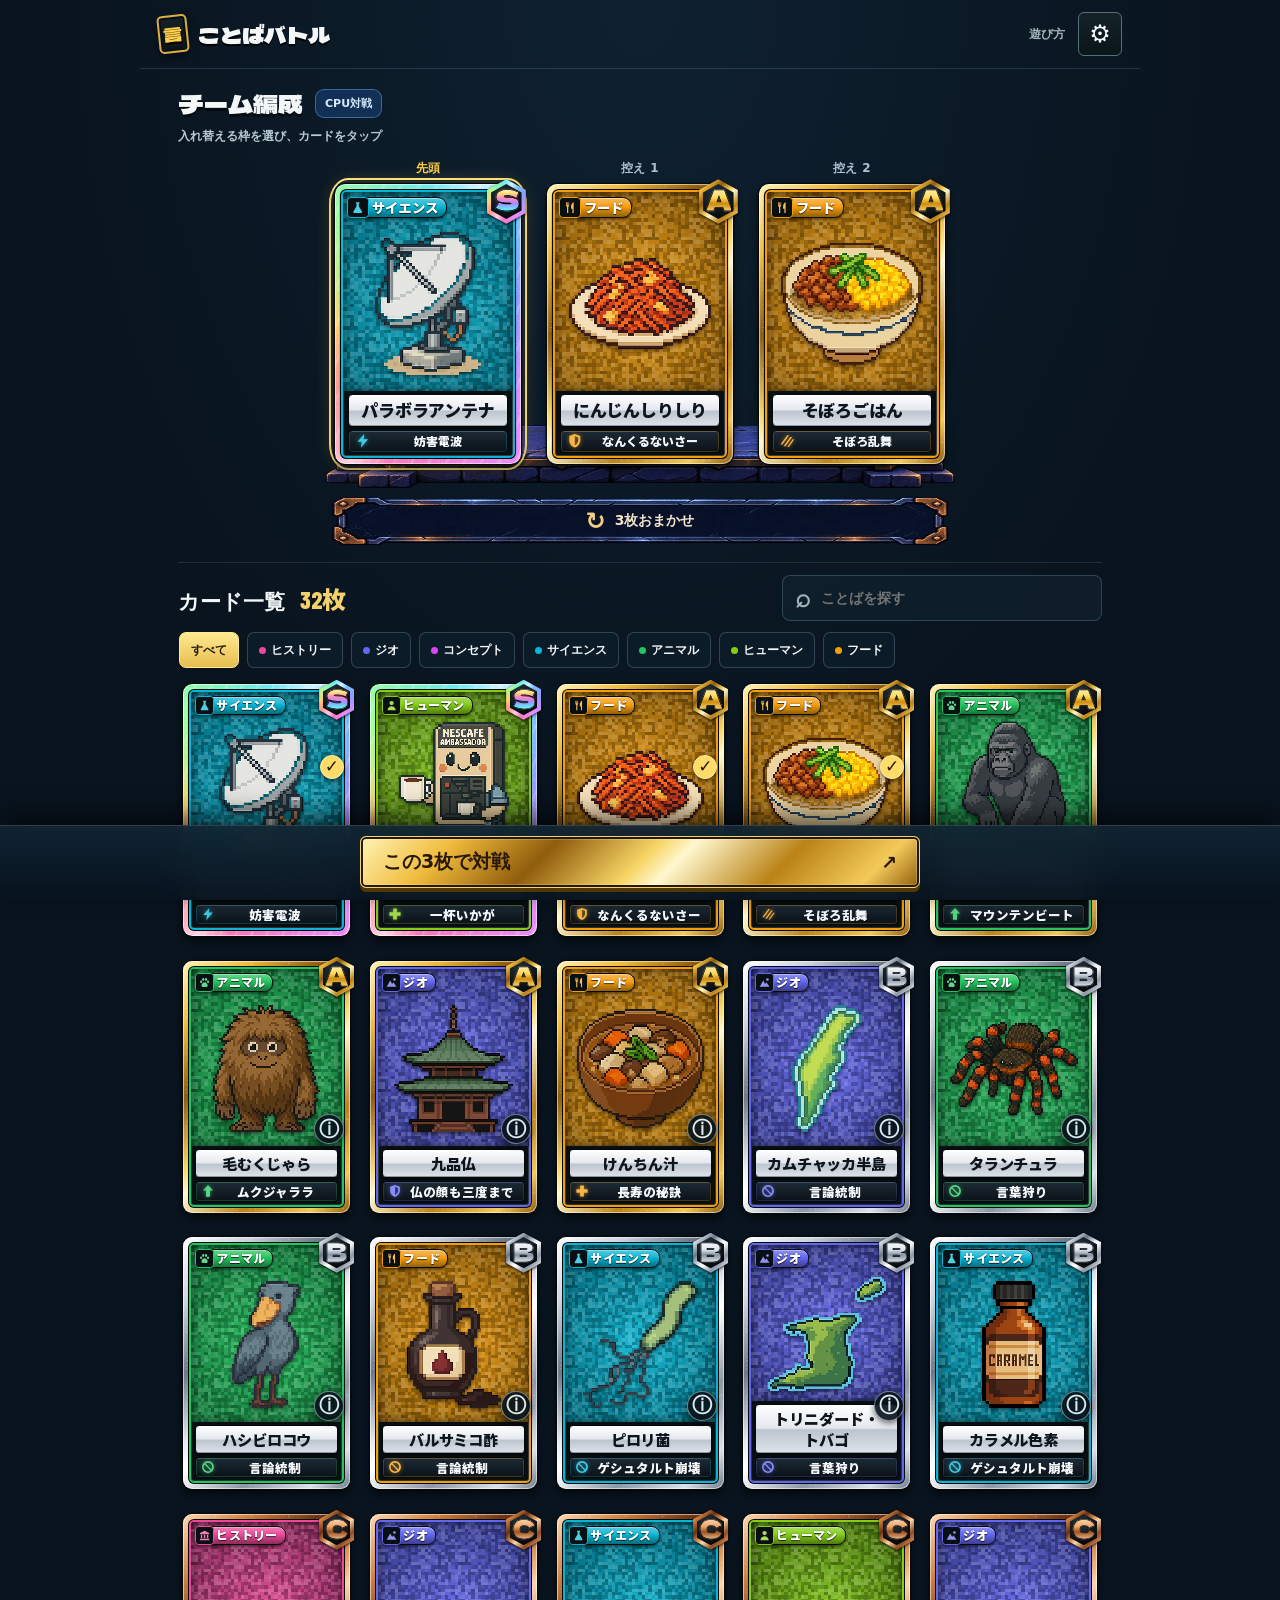
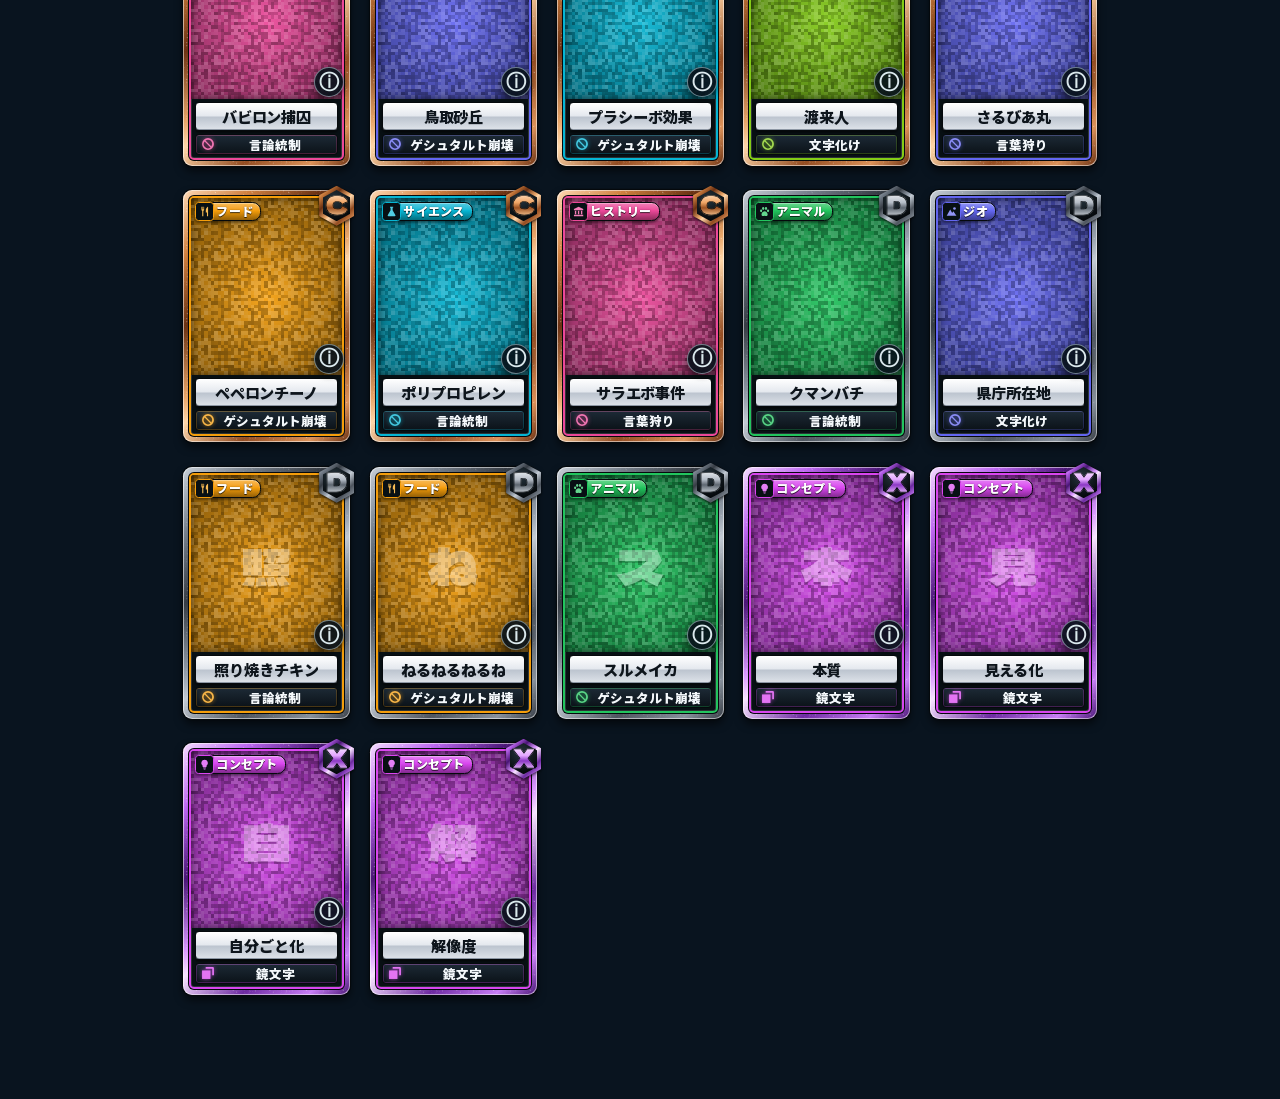
==== commit 412ef314: "preview: improve battle intro, readable effects, results and deferred card loading" ====
--- a/kotobattle-next.html
+++ b/kotobattle-next.html
@@ -1,26 +1,26 @@
 <!doctype html>
 <html lang="ja">
 <head>
+<meta name="robots" content="noindex,nofollow">
   <meta charset="utf-8">
   <meta name="viewport" content="width=device-width,initial-scale=1,viewport-fit=cover">
-  <meta name="robots" content="noindex,nofollow">
   <meta name="theme-color" content="#0b171b">
   <link rel="icon" href="data:,">
   <link rel="preload" as="image" href="battle-ui/assets/img/moon-arena-preview.webp" fetchpriority="high">
   <link rel="preload" as="image" href="battle-ui/assets/img/moon-arena-mobile.webp" media="(max-width:600px)" fetchpriority="low">
   <link rel="preload" as="image" href="battle-ui/assets/img/moon-arena.webp" media="(min-width:601px)" fetchpriority="low">
   <title>ことばバトル — WORD DUEL</title>
-  <link rel="stylesheet" href="battle-ui/styles/tokens.css?v=20261007-textfit">
-  <link rel="stylesheet" href="battle-ui/ui.css?v=20261007-textfit">
-  <link rel="stylesheet" href="battle-ui/styles/cards.css?v=20261007-textfit">
-  <link rel="stylesheet" href="battle-ui/styles/battle.css?v=20261007-textfit">
-  <link rel="stylesheet" href="battle-ui/styles/mockup.css?v=20261007-textfit">
-  <script defer src="battle-ui/data.js?v=20261007-textfit"></script>
-  <script defer src="battle-ui/engine.js?v=20261007-textfit"></script>
-  <script defer src="battle-ui/presentation.js?v=20261007-textfit"></script>
-  <script defer src="battle-ui/view.js?v=20261007-textfit"></script>
-  <script defer src="battle-ui/effects.js?v=20261007-textfit"></script>
-  <script defer src="battle-ui/app.js?v=20261007-textfit"></script>
+  <link rel="stylesheet" href="battle-ui/styles/tokens.css?v=20261007-battle-flow">
+  <link rel="stylesheet" href="battle-ui/ui.css?v=20261007-battle-flow">
+  <link rel="stylesheet" href="battle-ui/styles/cards.css?v=20261007-battle-flow">
+  <link rel="stylesheet" href="battle-ui/styles/battle.css?v=20261007-battle-flow">
+  <link rel="stylesheet" href="battle-ui/styles/mockup.css?v=20261007-battle-flow">
+  <script defer src="battle-ui/data.js?v=20261007-battle-flow"></script>
+  <script defer src="battle-ui/engine.js?v=20261007-battle-flow"></script>
+  <script defer src="battle-ui/presentation.js?v=20261007-battle-flow"></script>
+  <script defer src="battle-ui/view.js?v=20261007-battle-flow"></script>
+  <script defer src="battle-ui/effects.js?v=20261007-battle-flow"></script>
+  <script defer src="battle-ui/app.js?v=20261007-battle-flow"></script>
 </head>
 <body>
 <div class="ambient" aria-hidden="true"></div>
@@ -36,7 +36,7 @@
       <div class="setup-dock"><p class="match-summary"><span>あなたの3枚</span><b>VS</b><span>ランダムCPU</span></p><button id="startBattle" class="primary-button">この3枚で対戦 <span>↗</span></button></div>
     </section>
     <section id="battleScreen" class="battle-screen" hidden></section>
-    <section id="resultScreen" class="result-screen" hidden><p class="eyebrow">対戦結果</p><h1 id="resultTitle">YOU WIN</h1><p id="resultCopy"></p><div id="resultCards" class="result-cards"></div><div class="result-actions"><button id="rematchButton" class="primary-button">同じチームで再戦 ↗</button><button id="backToSetup" class="subtle-button">編成を変える</button><a href="index.html" class="text-button">アーケードへ</a></div></section>
+    <section id="resultScreen" class="result-screen" hidden aria-labelledby="resultTitle"><div class="result-hero"><p class="eyebrow">BATTLE RESULT</p><div id="resultEmblem" class="result-emblem" aria-hidden="true"></div><h1 id="resultTitle">YOU WIN</h1><b id="resultOutcome" class="result-outcome">勝利</b></div><div id="resultStats" class="result-stats"></div><div id="resultCards" class="result-cards"></div><p id="resultCopy"></p><div class="result-actions"><button id="rematchButton" class="primary-button">もう一度対戦 ›</button><button id="backToSetup" class="subtle-button">編成を変える</button></div></section>
   </main>
   <dialog id="panelDialog" class="panel-dialog"><div class="dialog-head"><p class="eyebrow" id="dialogLabel"></p><button id="closeDialog" class="icon-button" aria-label="閉じる">×</button></div><div id="dialogContent"></div></dialog>
   <div id="toast" class="toast" role="status" hidden></div>
--- a/battle-ui/styles/tokens.css
+++ b/battle-ui/styles/tokens.css
@@ -7,7 +7,7 @@
 
 :root{
   --font-title:"KB Dela","Dela Gothic One","Hiragino Sans","Yu Gothic UI","Meiryo",sans-serif;
-  --font-ui:"KB Noto","Noto Sans JP","Hiragino Sans","Hiragino Kaku Gothic ProN","Yu Gothic UI","Meiryo",sans-serif;
+  --font-ui:system-ui,-apple-system,"Hiragino Sans","Hiragino Kaku Gothic ProN","Yu Gothic UI","Meiryo",sans-serif;
   --font-num:"KB Barlow","Barlow Condensed","Arial Narrow","KB Noto",sans-serif;
 
   --ink:#081014;--arena:#0b171b;--text:#f3f7f8;--muted:#9fb3b8;--line:#7fb6c233;
--- a/battle-ui/styles/cards.css
+++ b/battle-ui/styles/cards.css
@@ -12,7 +12,7 @@
 .ico{width:1em;height:1em;fill:currentColor;flex:0 0 auto;display:inline-block;vertical-align:-.14em}
 
 /* ---- Large card ---- */
-.kcard{position:relative;container-type:inline-size;width:100%;aspect-ratio:63/95;isolation:isolate;font-family:var(--font-ui);color:var(--text);user-select:none;-webkit-user-select:none}
+.kcard{position:relative;container-type:inline-size;width:100%;aspect-ratio:63/95;isolation:isolate;font-family:"KB Noto",var(--font-ui);color:var(--text);user-select:none;-webkit-user-select:none}
 .kcard-frame{position:absolute;inset:0;border-radius:5.5cqw;padding:3.4cqw;background:var(--metal);
   box-shadow:0 0 0 .7cqw #05090c,inset 0 0 0 .6cqw #ffffff88,inset 0 -1.2cqw 1.2cqw #0000004d,0 4cqw 7cqw #000000a6,0 0 7cqw var(--metal-glow)}
 .kcard-frame:before{content:"";position:absolute;inset:0;border-radius:inherit;background:url(../assets/img/sparkle.png) 0 0/22cqw;mix-blend-mode:screen;opacity:.55;pointer-events:none}
--- a/battle-ui/styles/mockup.css
+++ b/battle-ui/styles/mockup.css
@@ -273,3 +273,69 @@
 }
 @media(max-height:740px){.battle-screen.mock-layout>.bench-panel{padding:3px 12px 5px}.battle-screen.mock-layout .bench{padding:1px 4px 5px}}
 @media(max-height:600px){body .battle-screen.mock-layout{gap:2px}.battle-screen.mock-layout .mini{--mini-w:34px}.battle-screen.mock-layout>.bench-panel{min-height:48px}}
+
+/* Battle flow: a brief face-off, tactile actions and a distinct result. */
+.art-pic img[data-src]{visibility:hidden}
+.battle-screen.mock-layout .special-panel{display:grid;grid-template-columns:minmax(0,1fr) 140px;gap:8px;align-items:center;padding:4px 0;border:0;background:none;box-shadow:none}
+.special-info{display:flex;align-items:center;gap:7px;min-width:0}
+.special-info>#allySkillName{flex:1;min-width:0;font-size:12px;line-height:1.5;color:#e7cdf5;overflow-wrap:anywhere}
+.battle-screen.mock-layout .special-info>.skill-peek{flex:0 0 66px;width:66px;min-width:66px;max-width:66px;min-height:44px;padding:5px 8px;font-size:11px;font-weight:900;color:#f8edce;border:1px solid #d2b986;border-radius:5px;background:linear-gradient(#39536a,#182b41);box-shadow:inset 0 1px #fff6,0 3px 0 #050c15,0 4px 7px #0009}
+.battle-screen.mock-layout .gauge-panel{width:100%;min-height:48px;padding:6px 10px;justify-content:space-between;gap:6px;border:1px solid #6c91b1;border-radius:6px;background:linear-gradient(#2b4764,#172a42);box-shadow:inset 0 1px #fff5,0 4px 0 #030a12,0 5px 9px #0009;color:#d9e8f2}
+.battle-screen.mock-layout .gauge-panel:disabled{opacity:.7}
+.battle-screen.mock-layout .gauge-panel .special-icon{display:none}
+.battle-screen.mock-layout .gauge-panel .gauge-copy{flex:0 1 auto}
+.battle-screen.mock-layout .gauge-panel .gauge-title{font-size:15px;line-height:1.4;color:inherit}
+.battle-screen.mock-layout .gauge-panel[data-state="ready"],.battle-screen.mock-layout .gauge-panel[data-state="armed"]{color:#2c1c08;border-color:#ffe8a6;background:var(--metal-gold);box-shadow:inset 0 1px #fff9,0 4px 0 #644114,0 0 14px #ffd04a55}
+.battle-screen.mock-layout .gauge-panel[data-state="ready"]:disabled{opacity:.7}
+.battle-screen.mock-layout .gauge-panel[data-state="armed"]{border-color:#fff5cf;box-shadow:inset 0 0 0 2px #fff3bd,0 3px 0 #644114,0 0 16px #ffd04a88}
+.battle-screen.mock-layout .gauge-panel[data-state="ready"] .gauge-pips i.on,.battle-screen.mock-layout .gauge-panel[data-state="armed"] .gauge-pips i.on{background:#624310;border-color:#b98635;box-shadow:none}
+.battle-screen.mock-layout .gauge-panel[data-state="ready"] .gauge-count b,.battle-screen.mock-layout .gauge-panel[data-state="ready"] .gauge-count small,.battle-screen.mock-layout .gauge-panel[data-state="armed"] .gauge-count b,.battle-screen.mock-layout .gauge-panel[data-state="armed"] .gauge-count small{color:#2c1c08}
+.battle-screen.mock-layout .switch-btn{border:1px solid #d2b986;border-radius:5px;background:linear-gradient(#49647a,#21364c);box-shadow:inset 0 1px #fff6,0 3px 0 #050b14,0 5px 8px #0009}
+.battle-screen.mock-layout .switch-btn:disabled,.battle-screen.mock-layout .skill-peek:disabled{opacity:.5;box-shadow:none}
+.battle-screen.mock-layout .switch-btn:not(:disabled):active,.battle-screen.mock-layout .skill-peek:not(:disabled):active,.battle-screen.mock-layout .gauge-panel:not(:disabled):active{transform:translateY(3px);box-shadow:inset 0 1px #fff4}
+.battle-screen.mock-layout .round-badge{font-family:var(--font-num);cursor:pointer;box-shadow:inset 0 1px #fff4,0 2px #02070b}
+.battle-screen.mock-layout .round-badge small{font-family:var(--font-ui)}
+.match-intro{position:fixed;inset:0;z-index:40;display:grid;place-items:center;padding:22px 16px;background:linear-gradient(#061329b8,#061329b8),url(../assets/img/moon-arena-preview.webp) center/cover;overflow:auto}
+.intro-content{width:min(100%,460px);text-align:center}
+.intro-content>.eyebrow{color:#e0bf71;letter-spacing:.3em}
+.intro-content>h2{margin:7px 0 20px;font:400 clamp(25px,7vw,42px)/1.4 var(--font-title);color:#fff;text-shadow:0 3px #081421,0 0 22px #70bbf766}
+.intro-match{display:grid;grid-template-columns:minmax(0,1fr) 48px minmax(0,1fr);align-items:center;gap:10px;margin:0 auto 20px;max-width:350px}
+.intro-match>div{display:grid;gap:14px;justify-items:center;min-width:0}
+.intro-match .kcard{width:min(100%,130px)}
+.intro-match>strong{font:800 38px/1 var(--font-num);color:#ffdc7c;text-shadow:0 3px #6d4318,0 0 18px #ffda6c55}
+.intro-content>p:not(.eyebrow){font-size:13px;line-height:1.8;color:#dbe6ef}
+.intro-content>.primary-button{margin:18px auto 0;justify-content:center;width:min(100%,260px)}
+.in-result .masthead{display:none}
+body.in-result{background:#091522}
+.result-screen{position:relative;isolation:isolate;min-height:100dvh;max-width:760px;padding:24px 18px 26px;display:flex;flex-direction:column;align-items:center;overflow:hidden}
+.result-screen:before{content:"";position:absolute;inset:0;z-index:-2;background:linear-gradient(#08132377,#091522 85%),url(../assets/img/moon-arena-mobile.webp) center top/cover;opacity:.7}
+.result-screen:after{content:"";position:absolute;z-index:-1;top:-5%;left:5%;right:5%;height:60%;background:radial-gradient(ellipse,#e9be4655,transparent 67%);pointer-events:none}
+.result-hero{width:100%;text-align:center}
+.result-hero>.eyebrow{font-size:10px;letter-spacing:.3em;color:#cdb47d}
+.result-emblem{position:relative;display:grid;place-items:center;width:54px;height:54px;margin:14px auto 0;border:2px solid #ebcf8c;transform:rotate(45deg);background:linear-gradient(135deg,#9e7836,#35281b);box-shadow:inset 0 0 0 3px #181713,0 0 25px #f5cd6355}
+.result-emblem>.ico{width:30px;height:30px;color:#ffe19a;transform:rotate(-45deg)}
+.result-screen h1{margin:14px 0 0;font:800 clamp(42px,13vw,76px)/1.15 var(--font-num);letter-spacing:.04em;color:#ffe499;text-shadow:0 3px #64451b,0 0 30px #ffe3a655}
+.result-outcome{display:block;font:400 18px/1.6 var(--font-title);color:#f6ddb1;letter-spacing:.18em}
+.result-stats{display:flex;justify-content:center;gap:32px;margin:16px 0 0;width:100%}
+.result-stats>div{display:grid;gap:2px;justify-items:center}
+.result-stats small{font-size:10px;color:#bdcbd5;line-height:1.6}
+.result-stats b{font:800 26px/1.3 var(--font-num);color:#f4e7c6}
+.result-stats b span{font-size:15px;color:#a3b1be}
+.result-screen .result-cards{width:min(100%,470px);gap:16px;margin:22px 0 14px;padding:0 5px;align-items:end}
+.result-card:nth-child(1){transform:rotate(-5deg)}
+.result-card:nth-child(3){transform:rotate(5deg)}
+.result-card[data-featured="true"]{transform:translateY(-8px) scale(1.04);z-index:2}
+.result-card[data-alive="false"] .kcard{filter:grayscale(.7) brightness(.65)}
+.result-screen .result-hp{margin-top:8px;font-size:13px;line-height:1.5;color:#bfd6d8}
+.result-screen #resultCopy{font-size:12px;line-height:1.8;color:#c7d6e2;max-width:100%;margin:0 0 14px}
+.result-screen .result-actions{width:min(100%,440px);display:grid;grid-template-columns:1fr;gap:10px;margin-top:auto}
+.result-actions>.primary-button{min-height:50px;font-size:16px}
+.result-actions>.subtle-button{min-height:46px;font-weight:900;color:#d6e5f2;border-color:#7b9cba;background:linear-gradient(#29425c,#152a3d);box-shadow:inset 0 1px #fff4,0 3px #02080e}
+.result-screen[data-outcome="lose"]:after{background:radial-gradient(ellipse,#556c9455,transparent 67%)}
+.result-screen[data-outcome="lose"] h1{color:#c3d5ef;text-shadow:0 3px #18263e,0 0 30px #79a1df33}
+.result-screen[data-outcome="lose"] .result-emblem{border-color:#7c95b6;background:linear-gradient(#36506d,#152338);box-shadow:inset 0 0 0 3px #091424}
+.result-screen[data-outcome="lose"] .result-emblem>.ico,.result-screen[data-outcome="lose"] .result-outcome{color:#b8c9e2}
+.result-screen[data-outcome="lose"] .result-card{transform:rotate(0)}
+@media(max-height:640px){.intro-content>h2{margin-bottom:12px}.intro-match{max-width:300px;margin-bottom:12px}.intro-match .kcard{width:min(100%,95px)}.result-screen{padding-top:15px}.result-emblem{width:40px;height:40px;margin-top:10px}.result-screen h1{margin-top:10px}.result-stats{margin-top:8px}.result-screen .result-cards{margin:16px 0 10px}}
+@media(max-width:350px){.battle-screen.mock-layout .special-panel{grid-template-columns:minmax(0,1fr) 126px;gap:5px}.special-info{gap:4px}.battle-screen.mock-layout .special-info>.skill-peek{padding:5px 6px}.battle-screen.mock-layout .gauge-panel{padding:5px 7px}.battle-screen.mock-layout .gauge-panel .gauge-title{font-size:13px}}
+@media(max-height:600px){.battle-screen.mock-layout .special-panel{min-height:48px;padding:0}}
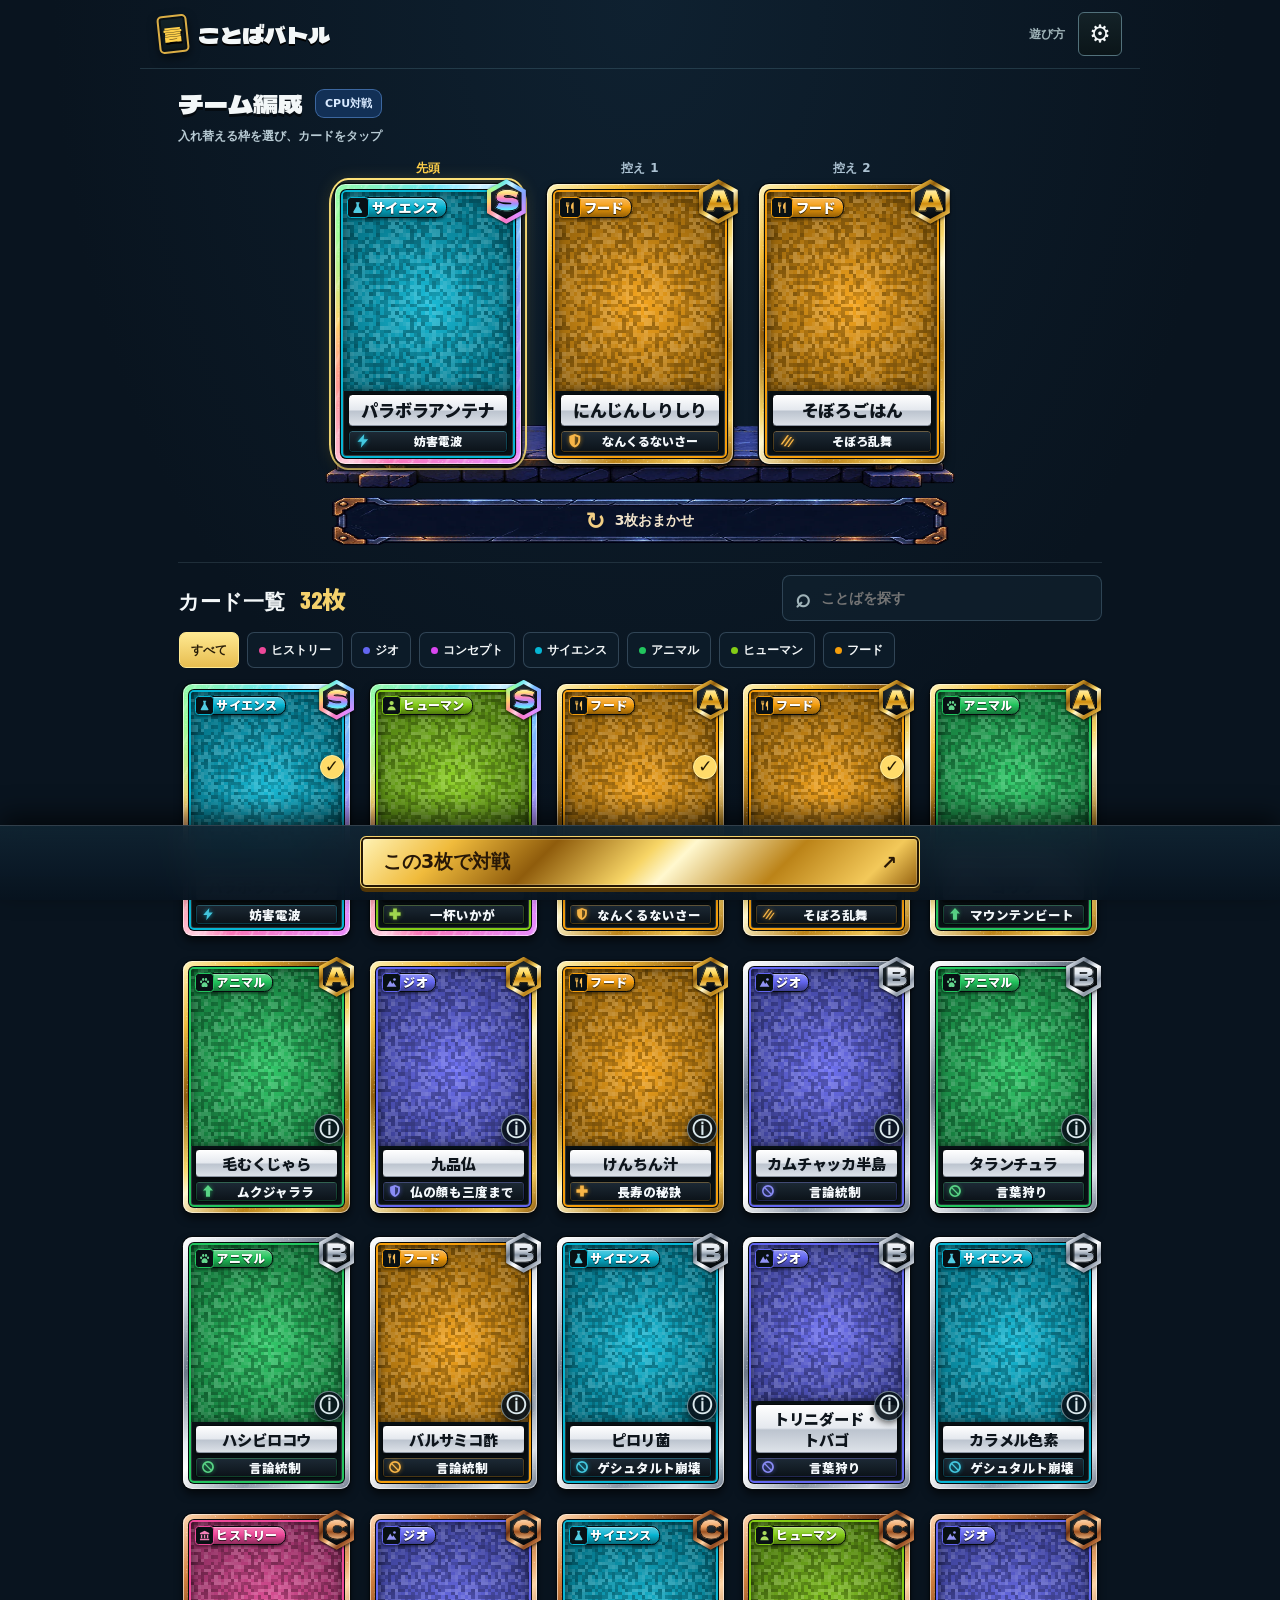
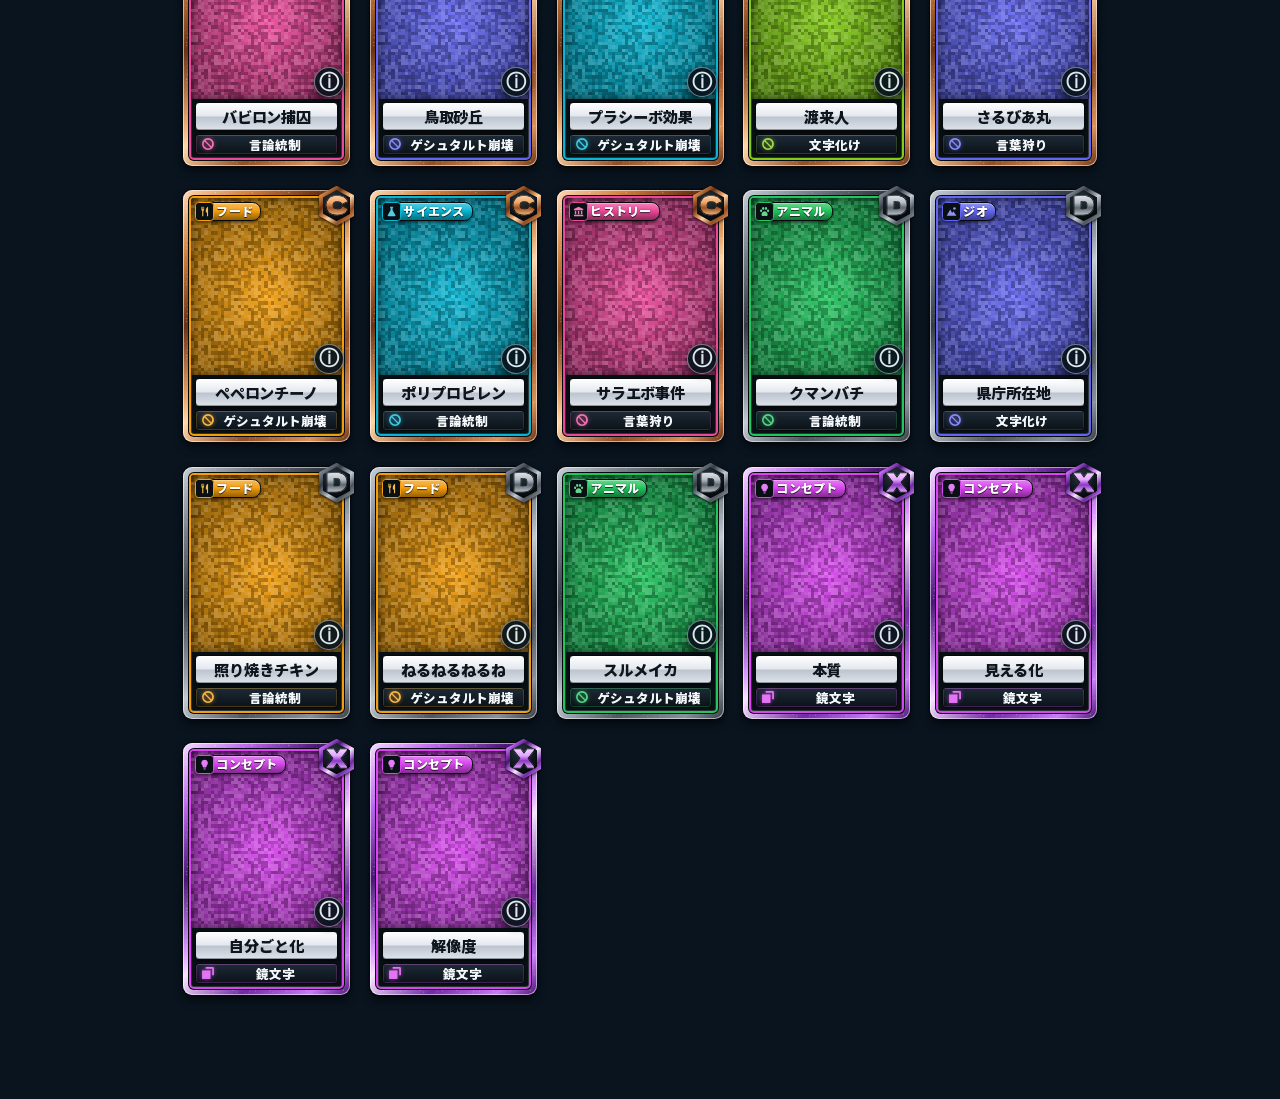
==== commit fc22d130: "preview: preload visible art, keep manual match intro and clarify skill activation" ====
--- a/kotobattle-next.html
+++ b/kotobattle-next.html
@@ -6,23 +6,17 @@
   <meta name="viewport" content="width=device-width,initial-scale=1,viewport-fit=cover">
   <meta name="theme-color" content="#0b171b">
   <link rel="icon" href="data:,">
-  <link rel="preload" as="image" href="battle-ui/assets/img/moon-arena-preview.webp" fetchpriority="high">
-  <link rel="preload" as="image" href="battle-ui/assets/img/moon-arena-mobile.webp" media="(max-width:600px)" fetchpriority="low">
-  <link rel="preload" as="image" href="battle-ui/assets/img/moon-arena.webp" media="(min-width:601px)" fetchpriority="low">
+  <link rel="preload" as="image" href="battle-ui/assets/img/moon-arena-preview.webp" fetchpriority="high" onload="this.dataset.loaded='true'" onerror="this.dataset.failed='true'">
+  <link rel="preload" as="image" href="battle-ui/assets/img/moon-arena-mobile.webp" media="(max-width:600px)" fetchpriority="low" onload="this.dataset.loaded='true'" onerror="this.dataset.failed='true'">
+  <link rel="preload" as="image" href="battle-ui/assets/img/moon-arena.webp" media="(min-width:601px)" fetchpriority="low" onload="this.dataset.loaded='true'" onerror="this.dataset.failed='true'">
   <title>ことばバトル — WORD DUEL</title>
-  <link rel="stylesheet" href="battle-ui/styles/tokens.css?v=20261007-battle-flow">
-  <link rel="stylesheet" href="battle-ui/ui.css?v=20261007-battle-flow">
-  <link rel="stylesheet" href="battle-ui/styles/cards.css?v=20261007-battle-flow">
-  <link rel="stylesheet" href="battle-ui/styles/battle.css?v=20261007-battle-flow">
-  <link rel="stylesheet" href="battle-ui/styles/mockup.css?v=20261007-battle-flow">
-  <script defer src="battle-ui/data.js?v=20261007-battle-flow"></script>
-  <script defer src="battle-ui/engine.js?v=20261007-battle-flow"></script>
-  <script defer src="battle-ui/presentation.js?v=20261007-battle-flow"></script>
-  <script defer src="battle-ui/view.js?v=20261007-battle-flow"></script>
-  <script defer src="battle-ui/effects.js?v=20261007-battle-flow"></script>
-  <script defer src="battle-ui/app.js?v=20261007-battle-flow"></script>
+  <style>.boot-loading{position:fixed;inset:0;z-index:100;background:#091522;color:#f2e5be;display:grid;place-content:center;justify-items:center;gap:20px;font-family:system-ui,sans-serif;text-align:center;padding:24px}.boot-loading[hidden]{display:none}.boot-loading strong{font-size:25px}.boot-loading p{font-size:13px}.boot-spinner{width:38px;height:38px;border:3px solid #40516a;border-top-color:#f5cf72;border-radius:50%;animation:boot-spin 1s linear infinite}.boot-loading button{padding:14px 24px;background:#e9c46b;border:0;border-radius:5px;font-weight:bold}@keyframes boot-spin{to{transform:rotate(360deg)}}@media(prefers-reduced-motion:reduce){.boot-spinner{animation:none}}</style>
+  <link rel="stylesheet" href="battle-ui/styles/game.css?v=20261007-fast-start" data-game-style media="print" fetchpriority="high" onload="this.media='all';this.dataset.loaded='true'">
+  <noscript><link rel="stylesheet" href="battle-ui/styles/game.css?v=20261007-fast-start"></noscript>
+  <script defer src="battle-ui/game.js?v=20261007-fast-start"></script>
 </head>
 <body>
+<div id="bootLoading" class="boot-loading" role="status"><span class="boot-spinner" aria-hidden="true"></span><strong>ことばバトル</strong><p id="bootStatus">カードを準備中…</p><button id="bootRetry" type="button" hidden>もう一度読み込む</button></div>
 <div class="ambient" aria-hidden="true"></div>
   <header class="masthead">
     <a class="brand" href="index.html" aria-label="ことばアーケードに戻る"><span class="brand-mark">言</span><span>ことばバトル<small>カード × じゃんけん</small></span></a>
--- a/battle-ui/styles/game.css
+++ b/battle-ui/styles/game.css
@@ -0,0 +1,6 @@
+@charset "UTF-8";
+@font-face{font-family:"KB Dela";src:url(../assets/fonts/DelaGothicOne-subset.woff2) format("woff2");font-weight:400;font-display:swap} @font-face{font-family:"KB Noto";src:url(../assets/fonts/NotoSansJP-700-subset.woff2) format("woff2");font-weight:700;font-display:swap} @font-face{font-family:"KB Noto";src:url(../assets/fonts/NotoSansJP-900-subset.woff2) format("woff2");font-weight:900;font-display:swap} @font-face{font-family:"KB Barlow";src:url(../assets/fonts/BarlowCondensed-800-subset.woff2) format("woff2");font-weight:800;font-display:swap} :root{ --font-title:"KB Dela","Dela Gothic One","Hiragino Sans","Yu Gothic UI","Meiryo",sans-serif; --font-ui:system-ui,-apple-system,"Hiragino Sans","Hiragino Kaku Gothic ProN","Yu Gothic UI","Meiryo",sans-serif; --font-num:"KB Barlow","Barlow Condensed","Arial Narrow","KB Noto",sans-serif; --ink:#081014;--arena:#0b171b;--text:#f3f7f8;--muted:#9fb3b8;--line:#7fb6c233; --panel:linear-gradient(180deg,#152329f2,#0b1519f2); --panel-edge:#3f5e66;--panel-hi:#9cc6cf40; --gold:#ffd04a;--gold-deep:#b77a08; --you:#2f7cf6;--cpu:#e5322d; --hp-you:linear-gradient(180deg,#8cff9e,#22d154 45%,#119338); --hp-cpu:linear-gradient(180deg,#ff9b85,#f0442c 45%,#a8180f); --hp-high:linear-gradient(180deg,#a5ffae,#35d35b 45%,#13953c); --hp-mid:linear-gradient(180deg,#fff5a8,#ffd033 45%,#c78b05); --hp-low:linear-gradient(180deg,#ffb39e,#f24b36 45%,#bd201f); --hp-ghost:#ffe08a; --atk:linear-gradient(90deg,#b5160f,#ff4a32);--def:linear-gradient(90deg,#1650c8,#3aa0ff);--eva:linear-gradient(90deg,#0f8a3a,#2fe36a); --atk-ico:#ff4a3a;--def-ico:#3c9bff;--eva-ico:#2fe36a; --buff:#5ff08a;--guard:#7cc4ff;--debuff:#c69bff; --metal-gold:linear-gradient(135deg,#fff4b8 0%,#f0bb3c 16%,#8f5c0c 33%,#f7d566 50%,#fff8cf 56%,#bb8318 74%,#f3c95a 90%,#8f5c0c 100%); --metal-silver:linear-gradient(135deg,#ffffff 0%,#ccd4de 16%,#6c7888 33%,#e8edf3 50%,#ffffff 56%,#8c97a6 74%,#dce2ea 90%,#6c7888 100%); --metal-bronze:linear-gradient(135deg,#ffd9b4 0%,#d0803f 16%,#6b3112 33%,#e7a467 50%,#ffd6a8 56%,#934c21 74%,#dc9158 90%,#6b3112 100%); --metal-iron:linear-gradient(135deg,#c9d0d8 0%,#76808c 16%,#363c44 33%,#949eaa 50%,#c2cad3 56%,#4e555e 74%,#87909b 90%,#363c44 100%); --metal-violet:linear-gradient(135deg,#f5dcff 0%,#bc66f0 16%,#4a1576 33%,#d996ff 50%,#f8e3ff 56%,#6d2aa1 74%,#c77df5 90%,#4a1576 100%); --metal-rainbow:linear-gradient(115deg,#ffffff00 30%,#ffffffb0 46%,#ffffff00 58%),conic-gradient(from 200deg at 40% 45%,#ff6fa5,#ffd36b,#9dff9a,#5fe3ff,#8f9dff,#e88bff,#ff6fa5); --text-gold:linear-gradient(180deg,#fff7c6 0%,#ffd75a 40%,#d08d0e 62%,#ffe58c 100%); --text-silver:linear-gradient(180deg,#ffffff 0%,#dfe6ee 40%,#8693a3 62%,#f2f5f8 100%); --text-bronze:linear-gradient(180deg,#ffe2c4 0%,#f0a565 40%,#9b5121 62%,#ffcf9c 100%); --text-iron:linear-gradient(180deg,#eef1f4 0%,#b4bcc6 40%,#5d6670 62%,#d2d8de 100%); --text-violet:linear-gradient(180deg,#fbeaff 0%,#e3a6ff 40%,#8b37c4 62%,#f1c9ff 100%); --text-rainbow:linear-gradient(180deg,#fff 0%,#ffe27a 22%,#ff86c0 42%,#a58cff 62%,#62e6ff 82%,#b6ffb0 100%); --fx-speed:1;--ease-out:cubic-bezier(.2,.8,.2,1);--ease-snap:cubic-bezier(.3,1.4,.5,1); color-scheme:dark; } body.speed-fast{--fx-speed:.5} *,*:before,*:after{box-sizing:border-box} body{margin:0;background:var(--arena);color:var(--text);font-family:var(--font-ui)} button,input,select{font:inherit} button{-webkit-tap-highlight-color:transparent} [hidden]{display:none!important} .svg-defs{position:absolute;width:0;height:0;overflow:hidden}
+body{min-width:320px;font-weight:700}button,a,input,select{touch-action:manipulation}button{color:inherit;cursor:pointer}button:disabled{cursor:default}button:focus-visible,a:focus-visible,input:focus-visible,select:focus-visible{outline:3px solid var(--gold);outline-offset:3px}a{color:inherit;text-decoration:none}h1,h2,h3,p{margin:0} .ambient{position:fixed;inset:0;z-index:-1;background:linear-gradient(#061015b3,#061015e8),url(../assets/img/arena-wide.webp) center/cover} .masthead{max-width:1200px;margin:auto;padding:20px 24px;display:flex;align-items:center;justify-content:space-between;border-bottom:1px solid var(--line);gap:12px}.masthead nav{display:flex;gap:12px;align-items:center} .brand{display:flex;align-items:center;gap:12px;font:400 20px/1.3 var(--font-title)}.brand small{display:block;font:700 10px/1.8 var(--font-ui);letter-spacing:.14em;color:var(--muted)}.brand-mark{display:grid;place-items:center;width:42px;height:50px;border:2px solid #dcae45;border-radius:5px;transform:rotate(-6deg);color:var(--gold);background:var(--panel);box-shadow:inset 0 0 0 2px #081014,0 4px 10px #0008} .icon-button,.text-button,.subtle-button{min-height:44px;border:1px solid #52717b;background:var(--panel);border-radius:6px;padding:8px 14px;font-size:13px;display:inline-flex;align-items:center;justify-content:center;gap:8px}.text-button{border-color:transparent;background:transparent;color:var(--muted)}.icon-button{width:44px;padding:0;font:700 24px/1 var(--font-ui)}.subtle-button:hover,.icon-button:hover{border-color:var(--gold)} .primary-button{min-height:50px;padding:12px 22px;background:var(--metal-gold);color:#281807;border:1px solid #f5d26b;box-shadow:inset 0 0 0 2px #261805,inset 0 0 0 3px #fff3,0 4px 0 #513608;border-radius:6px;font-weight:900;font-size:16px;display:flex;align-items:center;justify-content:space-between;gap:20px}.primary-button:active{transform:translateY(2px);box-shadow:inset 0 0 0 2px #261805,0 2px 0 #513608} .setup-screen{max-width:1160px;margin:auto;padding:30px 24px 160px}.intro{display:flex;align-items:center;justify-content:space-between;gap:16px;margin-bottom:24px}.intro h1{font:400 32px/1.4 var(--font-title);text-shadow:0 3px #0008}.intro-copy{margin-top:8px;color:var(--muted);font-size:13px}.arcade-rule{display:grid;gap:5px;text-align:right;font-size:14px;color:var(--gold)}.arcade-rule span{color:var(--muted);font-size:12px} .team-panel{background:var(--panel);border:1px solid #4b636c;border-radius:10px;padding:16px;margin-bottom:30px;box-shadow:inset 0 1px #b7dbe422,0 8px 20px #0005}.section-label{display:flex;justify-content:space-between;align-items:center;gap:12px;margin-bottom:14px}.section-label h2{font-size:16px}.section-label>span{font-size:11px;color:var(--muted)} .team-slots{display:grid;grid-template-columns:repeat(3,minmax(0,1fr));gap:12px}.team-slot{position:relative;min-width:0;min-height:100px;padding:12px;border:1px solid #36515c;border-radius:6px;background:linear-gradient(120deg,#17313c,#081216);display:flex;align-items:center;gap:10px;text-align:left}.team-slot.selected{border-color:var(--gold);box-shadow:inset 0 0 0 1px #ffd04a66,0 0 16px #ffd04a16}.team-slot img{width:76px;height:76px;object-fit:contain;filter:drop-shadow(0 4px 4px #000a)}.team-slot b{display:block;font-size:14px;overflow-wrap:anywhere}.team-slot small{display:block;color:var(--muted);font-size:11px;margin-top:5px}.slot-no{position:absolute;top:5px;left:7px;font:800 15px var(--font-num);color:var(--gold)} .team-tools{display:flex;gap:8px;margin-top:12px;flex-wrap:wrap}.team-tools .subtle-button{font-size:12px;min-height:40px}.collection-heading{display:flex;align-items:center;justify-content:space-between;gap:16px;margin-bottom:14px}.eyebrow{font-size:11px;line-height:1.4;letter-spacing:.12em;color:var(--muted)}.collection-heading h2{font-size:20px;margin-top:5px}.collection-heading h2 span{color:var(--gold);font:800 24px var(--font-num);margin-left:8px} .search-box{display:flex;align-items:center;gap:8px;background:#050d11;border:1px solid #49636b;border-radius:6px;padding:0 12px;width:260px}.search-box>span{font-size:26px;color:var(--muted)}.search-box input{width:100%;height:44px;min-width:0;border:0;background:none;color:var(--text);font-size:13px} .filters{display:flex;gap:7px;overflow:auto;padding:3px 2px 14px;scrollbar-width:thin}.filter{display:inline-flex;align-items:center;gap:5px;min-height:40px;padding:7px 12px;white-space:nowrap;border:1px solid #3d535a;border-radius:5px;background:#0c181e;font-size:12px}.filter.active{border-color:var(--card-color);background:color-mix(in srgb,var(--card-color) 14%,#0c181e)}.filter-dot{width:7px;height:7px;border-radius:50%;background:var(--card-color)} .word-grid{display:grid;grid-template-columns:repeat(5,minmax(0,1fr));gap:24px 20px;padding-top:6px}.word-entry{display:block;min-width:0;padding:0;background:transparent;border:0;text-align:left;position:relative;transition:transform 150ms ease}.word-entry:hover{transform:translateY(-4px)}.word-entry .kcard{width:100%}.word-entry.in-team:after{content:'編成中';position:absolute;left:8px;top:38px;font-size:10px;background:#061113eb;color:var(--gold);padding:4px 7px;border:1px solid var(--gold);border-radius:4px} .entry-footer{display:flex;justify-content:space-between;gap:5px;margin:7px 2px 0;color:var(--muted);font-size:10px}.entry-footer span:first-child{overflow:hidden;white-space:nowrap;text-overflow:ellipsis}.card-stats{display:grid;gap:4px;margin:10px 2px 0;padding:9px 8px;background:#081318d9;border:1px solid #35505b;border-radius:5px}.card-stat{display:grid;grid-template-columns:26px minmax(0,1fr) 30px;gap:6px;align-items:center;font-size:10px;line-height:1.2}.card-stat b{text-align:right;font:800 15px/1 var(--font-num)}.stat-track{height:5px;background:#02080b;overflow:hidden;border-radius:2px}.stat-track i{display:block;height:100%;background:var(--hp-you)}.stat-atk .stat-track i{background:var(--atk)}.stat-def .stat-track i{background:var(--def)}.stat-eva .stat-track i{background:var(--eva)}.empty-search{text-align:center;padding:40px;color:var(--muted)} .setup-dock{position:fixed;bottom:0;left:0;right:0;z-index:5;display:flex;justify-content:center;gap:60px;align-items:center;padding:14px 24px max(14px,env(safe-area-inset-bottom));background:linear-gradient(#16272ff2,#081014fa);border-top:1px solid #5e7984;box-shadow:0 -10px 26px #0009;backdrop-filter:blur(12px)}.setup-dock>.primary-button{width:300px} .panel-dialog{position:fixed;padding:20px;width:min(540px,calc(100% - 24px));max-height:calc(100dvh - 32px);overflow:auto;border:1px solid #8babb4;border-radius:10px;background:linear-gradient(140deg,#1e343e,#081318 70%);box-shadow:inset 0 0 0 3px #071015,0 24px 80px #000c;color:var(--text);overscroll-behavior:contain}.panel-dialog::backdrop{background:#02080ccd;backdrop-filter:blur(4px)}.dialog-head{display:flex;justify-content:space-between;align-items:center;margin-bottom:16px;min-height:44px}.panel-dialog h2{font-size:22px;line-height:1.45}.panel-dialog h3{font-size:16px}.panel-copy{font-size:13px;color:#bdced5;line-height:1.9;margin:12px 0}.panel-copy p{margin:16px 0}.panel-copy strong{color:var(--text)} .detail-top{display:grid;grid-template-columns:150px minmax(0,1fr);gap:22px;align-items:center}.detail-top .kcard{width:100%}.detail-top p{font-size:12px;color:var(--muted);margin-top:10px}.detail-stats{display:grid;grid-template-columns:repeat(4,minmax(0,1fr));gap:8px;margin:20px 0}.detail-stat{background:#030b0f;border:1px solid #3d5862;border-radius:5px;text-align:center;padding:10px 4px}.detail-stat small{display:block;font-size:11px;color:var(--muted)}.detail-stat b{font:800 30px var(--font-num)}.skill-description{padding:16px;border-left:3px solid var(--gold);background:#03101599;font-size:13px;line-height:1.9}.skill-description h3{color:var(--gold);margin-bottom:6px}.dialog-actions{display:flex;gap:12px;margin-top:20px;flex-wrap:wrap}.dialog-actions .primary-button{flex:1} .setting-row{display:flex;align-items:center;justify-content:space-between;gap:16px;font-size:13px;margin-top:18px;min-height:44px}.setting-row select{max-width:68%;min-height:44px;padding:8px;border:1px solid #5d7b85;background:#09151b;color:var(--text);border-radius:5px;font-size:12px}.setting-row input[type=range]{width:55%;height:32px;accent-color:var(--gold)}.setting-row input[type=checkbox]{width:24px;height:24px;accent-color:var(--gold)} .switch-choice{display:flex;align-items:center;gap:14px;width:100%;min-height:88px;margin-top:12px;padding:12px;border:1px solid #4a6873;border-radius:6px;background:var(--panel);text-align:left}.switch-choice:hover{border-color:var(--gold)}.switch-choice img{width:70px;height:70px;object-fit:contain}.switch-choice b{display:block;font-size:15px}.switch-choice small{display:block;font-size:11px;line-height:1.7;color:var(--muted);margin-top:5px}.order-row{display:flex;align-items:center;gap:8px;margin-top:12px}.order-row>span{flex:1;font-size:14px}.history-list{padding-left:20px;font-size:12px;line-height:1.8;color:#cedbe0}.history-list li{margin-bottom:10px} .result-screen{max-width:780px;margin:0 auto;padding:48px 24px;text-align:center}.result-screen h1{font:800 clamp(50px,12vw,90px)/1.2 var(--font-num);color:var(--gold);text-shadow:0 4px #281807,0 0 30px #ffd04a22;margin:12px 0}#resultCopy{font-size:13px;color:var(--muted);line-height:1.7}.result-cards{display:grid;grid-template-columns:repeat(3,minmax(0,1fr));gap:20px;margin:40px 0}.result-cards .kcard{width:100%}.result-hp{font:800 18px/1.5 var(--font-num);margin-top:12px}.result-actions{display:flex;flex-wrap:wrap;justify-content:center;gap:12px}.result-actions .primary-button{justify-content:center}.toast{position:fixed;bottom:140px;left:50%;transform:translateX(-50%);z-index:30;max-width:calc(100% - 28px);width:max-content;padding:12px 20px;border:1px solid var(--gold);border-radius:6px;background:#0a171cf5;color:var(--text);font-size:13px;box-shadow:0 6px 24px #000b} @media(max-width:900px){.word-grid{grid-template-columns:repeat(4,minmax(0,1fr))}.team-slot img{width:54px}.team-slot b{font-size:12px}.setup-dock{gap:24px}} @media(max-width:620px){ .masthead{padding:12px 16px}.brand{font-size:15px;gap:8px}.brand-mark{width:32px;height:40px}.brand small{font-size:9px}.masthead nav{gap:4px}.text-button{padding:8px;font-size:12px}.setup-screen{padding:22px 14px 164px}.intro h1{font-size:26px}.arcade-rule{display:none}.intro-copy{font-size:12px} .team-panel{padding:12px}.section-label h2{font-size:14px}.section-label>span{font-size:10px}.team-slots{gap:6px}.team-slot{flex-direction:column;gap:3px;padding:18px 5px 8px;text-align:center;min-height:132px}.team-slot img{width:60px;height:50px}.team-slot b{font-size:10px}.team-slot small{font-size:9px;margin-top:4px}.team-tools{gap:5px}.team-tools .subtle-button{padding:6px 9px;min-height:44px;font-size:10px} .collection-heading{gap:10px}.collection-heading h2{font-size:17px}.search-box{width:150px}.search-box input{font-size:11px}.filters{gap:6px}.filter{padding:6px 10px}.word-grid{grid-template-columns:repeat(2,minmax(0,1fr));gap:24px 16px;padding:5px 4px}.setup-dock{flex-direction:column;gap:8px;padding:9px 14px max(12px,env(safe-area-inset-bottom))}.setup-dock>.primary-button{width:100%;max-width:450px;min-height:48px} .panel-dialog{padding:16px}.detail-top{grid-template-columns:130px minmax(0,1fr);gap:16px}.detail-top h2{font-size:19px}.detail-top p{font-size:11px}.detail-stats{gap:6px;margin:16px 0}.detail-stat b{font-size:26px}.dialog-actions{gap:8px}.dialog-actions .primary-button{font-size:14px;padding:10px 14px}.dialog-actions>.subtle-button{width:100%}.result-screen{padding:32px 14px}.result-cards{gap:12px;margin:30px 0}.result-hp{font-size:13px}.result-actions{flex-direction:column}.result-actions .primary-button{font-size:15px} } @media(prefers-reduced-motion:reduce){.word-entry{transition:none}.word-entry:hover{transform:none}}.motion-reduced .word-entry{transition:none} .match-teams{display:grid;grid-template-columns:repeat(2,minmax(0,1fr));gap:18px;margin-bottom:28px} .match-teams .team-panel{--team-accent:#71b8ff;margin:0;min-width:0;border-top:3px solid var(--team-accent)} .match-teams .team-panel[data-side="B"]{--team-accent:#ff9181} .team-panel[data-editing="true"]{box-shadow:inset 0 0 0 1px #b7dbe422,0 0 20px #122836} .team-panel .section-label h2{display:flex;align-items:center;gap:8px;font-size:15px} .team-panel .section-label>span{font-size:10px} .team-panel .team-slots{gap:8px} .team-panel .team-slot{display:flex;flex-direction:column;justify-content:start;text-align:center;min-height:150px;padding:18px 5px 8px;gap:5px;border-color:#42606d;background:linear-gradient(160deg,color-mix(in srgb,var(--type) 15%,#17313c),#081216)} .team-panel .team-slot.selected{border:2px solid var(--team-accent);padding:17px 4px 7px;box-shadow:0 0 12px color-mix(in srgb,var(--team-accent) 20%,transparent)} .slot-art{position:relative;display:block;width:76px;height:68px;flex:0 0 auto;overflow:hidden} .team-slot .slot-art img{width:100%;height:100%}.slot-copy{min-width:0;width:100%}.team-panel .team-slot b{font-size:12px;line-height:1.4}.team-panel .team-slot small{font-size:10px;line-height:1.3} .slot-copy small i{display:inline-block;width:6px;height:6px;border-radius:50%;margin-right:3px} .slot-edit{font-size:10px;line-height:14px;color:var(--team-accent);margin-top:auto;text-decoration:underline;text-underline-offset:3px} .team-tools{justify-content:space-between;gap:5px}.team-tools .subtle-button{padding:6px 10px;flex:1;min-height:40px;white-space:nowrap} .selection-target{width:fit-content;border-left:3px solid #71b8ff;background:#173248;padding:8px 12px;font-size:13px;margin-bottom:14px}.selection-target[data-side="B"]{border-color:#ff9181;background:#3d2223} .collection{scroll-margin-top:18px}.match-summary{display:flex;align-items:center;gap:22px;font-size:13px;color:#d7e6ec}.match-summary b{font:800 24px var(--font-num);color:var(--gold)} @media(max-width:760px){.match-teams{grid-template-columns:1fr;gap:12px}.team-panel .team-slot{min-height:118px;gap:3px}.slot-art{width:64px;height:45px}.team-panel .team-slot b{font-size:11px}.team-panel .team-slot small{font-size:9px}.team-panel .section-label{margin-bottom:9px}.match-teams .team-panel{padding:11px}.team-tools{margin-top:9px}.team-tools .subtle-button{min-height:36px;font-size:11px}.match-summary{font-size:12px;gap:20px}} @media(max-width:620px){.setup-screen{padding-bottom:132px}.setup-dock{gap:6px}.match-summary b{font-size:18px}} @keyframes result-arrive{from{opacity:0;transform:scale(1.3);filter:blur(5px)}to{opacity:1;transform:scale(1);filter:blur(0)}} .result-screen.screen-enter h1{animation:result-arrive 550ms cubic-bezier(.15,.85,.2,1)} body.motion-reduced .result-screen h1{animation:none} @media(prefers-reduced-motion:reduce){.result-screen h1{animation:none!important}} .setup-screen{max-width:1040px;padding-top:16px;padding-bottom:116px} .intro{margin-bottom:12px}.intro h1{font-size:24px;line-height:1.2}.intro-copy{margin-top:3px;font-size:12px} .cpu-note{display:flex;align-items:center;gap:8px;font-size:12px;color:#dce9ec;white-space:nowrap} .cpu-note .owner-tag{font-size:12px}.cpu-note b{font-weight:900} .setup-screen>.team-panel{position:sticky;top:0;z-index:6;margin:0 0 14px;padding:10px 12px 8px;border:1px solid #527c96;border-top:3px solid #71b8ff;background:#101e25f7;backdrop-filter:blur(16px)} .setup-screen .section-label{margin-bottom:8px}.setup-screen .section-label h2{display:flex;align-items:center;gap:8px;font-size:15px} .setup-screen .section-label .subtle-button{min-height:34px;padding:5px 10px;white-space:nowrap;font-size:11px} .setup-screen .team-slots{gap:8px}.setup-screen .team-slot{height:94px;min-height:0;display:flex;flex-direction:row;gap:6px;padding:14px 8px 6px;background:linear-gradient(140deg,color-mix(in srgb,var(--type) 20%,#0e2028),#071014);border:2px solid #385565;text-align:left} .setup-screen .team-slot.selected{padding:14px 8px 6px;border-color:#ffd96f;box-shadow:0 0 0 2px #ffd96f44,0 0 18px #ffd04a38} .setup-screen .slot-no{top:3px;left:6px;font-size:10px;line-height:1.1;letter-spacing:.02em} .setup-screen .slot-art{width:66px;height:56px;flex:0 0 auto}.setup-screen .slot-art img{width:100%;height:100%} .setup-screen .slot-copy{min-width:0}.setup-screen .slot-copy b{font-size:12px;line-height:1.25;overflow-wrap:anywhere}.setup-screen .slot-copy small{margin-top:4px;font-size:10px;line-height:1.2} .team-help{margin-top:7px;font-size:11px;color:#d2e4e8;text-align:center} .selection-target{margin-bottom:8px;padding:7px 10px;font-size:12px}.collection{scroll-margin-top:190px} .collection-heading{margin-bottom:8px}.collection-heading h2{font-size:18px}.collection-heading h2 span{font-size:20px} .filters{padding-bottom:8px}.filter{min-height:34px;padding:5px 9px;font-size:11px} .word-grid{grid-template-columns:repeat(5,minmax(0,1fr));gap:16px 12px;padding:2px} .word-entry{text-align:center}.word-entry:hover{transform:none}.word-entry.in-team:after{content:none} .word-pick{display:block;position:relative;width:100%;padding:0;border:0;background:none;color:inherit;text-align:left} .word-pick:focus-visible,.word-more:focus-visible{outline:3px solid var(--gold);outline-offset:2px} .word-pick .kcard{width:100%}.word-pick:active{transform:scale(.96)} .chosen-badge{position:absolute;z-index:4;left:1px;top:2px;padding:2px 4px;border:1px solid #c6e8ff;border-radius:3px;background:#145fa5;color:#fff;font-size:9px;line-height:1.1;white-space:nowrap} .word-entry .entry-footer{display:grid;grid-template-columns:minmax(0,1fr) auto;align-items:start;gap:3px;margin:4px 0 0;color:#e6f0f3;font-size:10px;line-height:1.25;text-align:left} .word-entry .entry-footer span:first-child{white-space:normal;overflow-wrap:anywhere;display:-webkit-box;-webkit-box-orient:vertical;-webkit-line-clamp:2;overflow:hidden;min-height:25px} .word-more{min-width:32px;min-height:26px;padding:2px 3px;border:1px solid #68848f;border-radius:4px;background:#0c202a;color:#dbe9ed;font-size:10px} .setup-dock{gap:16px;padding:8px 16px max(8px,env(safe-area-inset-bottom))}.setup-dock>.primary-button{width:260px;min-height:46px} @media(max-width:620px){ .setup-screen{padding:10px 10px 98px}.intro{align-items:flex-start;gap:7px}.intro h1{font-size:21px}.intro-copy{font-size:11px}.cpu-note{align-items:flex-end;flex-direction:column;gap:3px;font-size:9px}.cpu-note .owner-tag{font-size:10px;padding:3px 6px} .setup-screen>.team-panel{padding:8px 8px 6px;margin-bottom:10px}.setup-screen .section-label{margin-bottom:7px}.setup-screen .section-label h2{font-size:13px}.setup-screen .section-label .subtle-button{min-height:32px;padding:4px 7px;font-size:10px} .setup-screen .team-slots{gap:5px}.setup-screen .team-slot{height:108px;min-height:0;flex-direction:column;align-items:center;gap:1px;padding:16px 3px 3px;text-align:center} .setup-screen .team-slot.selected{padding:16px 3px 3px}.setup-screen .slot-art{width:72px;height:49px}.setup-screen .slot-copy b{font-size:10px;line-height:1.15;display:-webkit-box;-webkit-box-orient:vertical;-webkit-line-clamp:2;overflow:hidden}.setup-screen .slot-copy small{font-size:8px;margin-top:2px} .team-help{font-size:10px;margin-top:5px}.collection{scroll-margin-top:166px}.collection-heading{gap:8px}.collection-heading h2{font-size:16px}.search-box{width:135px}.search-box input{font-size:11px}.filter{min-height:30px;padding:4px 7px;font-size:10px} .word-grid{grid-template-columns:repeat(4,minmax(0,1fr));gap:12px 6px;padding:2px}.word-entry .entry-footer{font-size:9px}.word-more{min-width:29px;font-size:9px} .setup-dock{flex-direction:row;padding:7px 10px max(9px,env(safe-area-inset-bottom))}.setup-dock .match-summary{display:none}.setup-dock>.primary-button{width:100%;max-width:420px;min-height:46px} } @media(max-width:350px){.word-grid{grid-template-columns:repeat(3,minmax(0,1fr))}.cpu-note b{display:none}}
+[data-rank="S"]{--metal:var(--metal-rainbow);--metal-text:var(--text-rainbow);--metal-edge:#e9f6ff;--metal-glow:#9fe7ff66} [data-rank="A"]{--metal:var(--metal-gold);--metal-text:var(--text-gold);--metal-edge:#ffe9a3;--metal-glow:#ffcf4a40} [data-rank="B"]{--metal:var(--metal-silver);--metal-text:var(--text-silver);--metal-edge:#f4f7fb;--metal-glow:#dfe9f530} [data-rank="C"]{--metal:var(--metal-bronze);--metal-text:var(--text-bronze);--metal-edge:#ffcfa1;--metal-glow:#e0915030} [data-rank="D"]{--metal:var(--metal-iron);--metal-text:var(--text-iron);--metal-edge:#c7ced6;--metal-glow:#00000000} [data-rank="X"]{--metal:var(--metal-violet);--metal-text:var(--text-violet);--metal-edge:#f0c8ff;--metal-glow:#c070ff40} .ico{width:1em;height:1em;fill:currentColor;flex:0 0 auto;display:inline-block;vertical-align:-.14em} .kcard{position:relative;container-type:inline-size;width:100%;aspect-ratio:63/95;isolation:isolate;font-family:"KB Noto",var(--font-ui);font-weight:900;color:var(--text);user-select:none;-webkit-user-select:none} .kcard-frame{position:absolute;inset:0;border-radius:5.5cqw;padding:3.4cqw;background:var(--metal); box-shadow:0 0 0 .7cqw #05090c,inset 0 0 0 .6cqw #ffffff88,inset 0 -1.2cqw 1.2cqw #0000004d,0 4cqw 7cqw #000000a6,0 0 7cqw var(--metal-glow)} .kcard-frame:before{content:"";position:absolute;inset:0;border-radius:inherit;background:url(../assets/img/sparkle.png) 0 0/22cqw;mix-blend-mode:screen;opacity:.55;pointer-events:none} .kcard[data-rank="S"] .kcard-frame:before{opacity:1;background:url(../assets/img/sparkle.png) 0 0/16cqw,repeating-linear-gradient(115deg,#ffffff00 0 6cqw,#ffffff38 7cqw,#ffffff00 8.5cqw)} .kcard[data-rank="D"] .kcard-frame:before{opacity:.3} .kcard-body{position:relative;height:100%;border-radius:3cqw;background:#081014;border:1.5cqw solid var(--type); box-shadow:0 0 0 .6cqw #05090c,inset 0 0 0 .5cqw #ffffff30;display:flex;flex-direction:column;gap:1.6cqw;padding:0 0 1.8cqw;overflow:hidden} .kcard-art,.mini-art{position:relative;overflow:hidden; background:url(../assets/img/mosaic.png) 0 0/48cqw,radial-gradient(ellipse 75% 70% at 50% 56%,color-mix(in srgb,var(--type) 92%,#fff 8%),color-mix(in srgb,var(--type) 62%,#02090c) 78%); image-rendering:pixelated} .kcard-art{flex:1 1 auto;min-height:0} .kcard-art:after{content:"";position:absolute;inset:0;box-shadow:inset 0 0 6cqw #000000a0;pointer-events:none} .art-pic{position:absolute;inset:0;display:block} .art-pic img{position:absolute;inset:0;width:100%;height:100%;object-fit:contain;image-rendering:pixelated; transform:translate(var(--art-x,0),var(--art-y,0)) scale(var(--art-scale,1)); -webkit-mask-image:linear-gradient(90deg,#0000,#000 3%,#000 97%,#0000),linear-gradient(#0000,#000 3%,#000 97%,#0000);-webkit-mask-composite:source-in; mask-image:linear-gradient(90deg,#0000,#000 3%,#000 97%,#0000),linear-gradient(#0000,#000 3%,#000 97%,#0000);mask-composite:intersect; filter:drop-shadow(0 1.6cqw 1.2cqw #0008)} .kcard-art .art-pic{inset:14cqw 3cqw 1cqw} .art-fallback{position:absolute;inset:0;display:grid;place-items:center;font:400 30cqw/1 var(--font-title);color:#fff;text-shadow:0 1cqw 0 #0008} .kcard-type{position:absolute;left:2.4cqw;top:2.4cqw;z-index:2;display:flex;align-items:center;gap:1.6cqw;height:11.5cqw;padding:0 4.2cqw 0 0; background:linear-gradient(180deg,color-mix(in srgb,var(--type) 70%,#fff 30%),var(--type) 45%,color-mix(in srgb,var(--type) 60%,#000)); border:.7cqw solid #05090c;border-radius:2cqw 5cqw 5cqw 2cqw;box-shadow:inset 0 .5cqw 0 #ffffff70,0 1cqw 1.6cqw #0007; font-weight:900;font-size:7.2cqw;line-height:1;color:#fff;text-shadow:0 .5cqw 0 #000a,0 0 1cqw #0006;letter-spacing:.02em} .kcard-type .ico{width:11.5cqw;height:11.5cqw;padding:1.8cqw;margin:-.7cqw 0 -.7cqw -.7cqw;background:#081014;border:.7cqw solid var(--type);border-radius:2cqw;color:color-mix(in srgb,var(--type) 70%,#fff)} .kcard-name{margin:0 2.6cqw;padding:1.8cqw 2.6cqw;min-height:13cqw;display:grid;place-items:center;text-align:center; background:linear-gradient(180deg,#ffffff,#e4e8ee 48%,#bcc4cf 52%,#dfe4ea);border:.8cqw solid #05090c;border-radius:2.4cqw; box-shadow:inset 0 .5cqw 0 #fff,inset 0 -.6cqw 0 #8d97a4,0 1cqw 1.4cqw #0008} .kcard-name b{color:#0e151c;font-weight:900;font-size:min(9.1cqw,17px);line-height:1.12;letter-spacing:-.01em;word-break:keep-all;overflow-wrap:anywhere;word-break:auto-phrase;text-wrap:balance; display:-webkit-box;-webkit-box-orient:vertical;-webkit-line-clamp:2;overflow:hidden} .kcard-name .name-part{display:inline-block;white-space:nowrap} .kcard-move{margin:0 2.6cqw;height:12.5cqw;display:flex;align-items:center;gap:2.4cqw;padding:0 3cqw; background:linear-gradient(180deg,#1d2a36,#0b1218);border:.8cqw solid #05090c;border-radius:2.4cqw;box-shadow:inset 0 .5cqw 0 #ffffff1f,inset 0 0 0 .4cqw color-mix(in srgb,var(--type) 35%,transparent)} .kcard-move .ico{width:8.4cqw;height:8.4cqw;color:color-mix(in srgb,var(--type) 75%,#fff);filter:drop-shadow(0 0 1.2cqw color-mix(in srgb,var(--type) 70%,transparent))} .kcard-move b{flex:1;min-width:0;font-weight:900;font-size:min(7.6cqw,14px);line-height:1.1;white-space:nowrap;overflow:hidden;text-overflow:ellipsis;text-align:center;color:#f4f8fb} .rank-badge{position:absolute;display:grid;place-items:center;filter:drop-shadow(0 .9cqw .8cqw #000c)} .rank-badge:before,.rank-badge:after{content:"";position:absolute;inset:0;clip-path:polygon(50% 0,100% 24%,100% 76%,50% 100%,0 76%,0 24%)} .rank-badge:before{background:var(--metal)} .rank-badge:after{inset:11%;background:radial-gradient(circle at 40% 30%,#26343d,#05090c 75%)} .rank-badge span{position:relative;z-index:1;font-family:var(--font-title);line-height:1;background:var(--metal-text);-webkit-background-clip:text;background-clip:text;color:transparent;-webkit-text-stroke:.03em #05090c} .kcard-rank{top:-2.6cqw;right:-2.6cqw;width:21cqw;height:24cqw;z-index:3} .kcard-rank span{font-size:14.5cqw;margin-top:-.6cqw} .card-hit{display:block;width:100%;padding:0;border:0;background:none;color:inherit;cursor:pointer;border-radius:6%} .card-hit:focus-visible{outline:3px solid var(--gold);outline-offset:4px} .mini{position:relative;container-type:inline-size;width:var(--mini-w,58px);aspect-ratio:58/66;padding:0;border:0;background:none;color:inherit;cursor:pointer;flex:0 0 auto} .mini-frame{position:absolute;inset:0;border-radius:8cqw;padding:5cqw;background:var(--metal);box-shadow:0 0 0 1px #05090c,inset 0 0 0 1px #ffffff80,0 3px 6px #0009} .mini-art{position:absolute;inset:5cqw 5cqw 27cqw;border-radius:4cqw;border:1px solid #05090c;background-size:64cqw,auto} .mini-art .art-pic{inset:6cqw} .mini-type{position:absolute;left:5cqw;right:5cqw;bottom:5cqw;height:21cqw;display:flex;align-items:center;justify-content:center;gap:3cqw;padding:0 3cqw; background:linear-gradient(180deg,#1d2a36,#081014);border:1px solid #05090c;border-top:2px solid var(--type);border-radius:0 0 4cqw 4cqw; font-weight:900;font-size:clamp(8px,14cqw,11px);letter-spacing:-.08em;line-height:1;color:#fff;white-space:nowrap;overflow:visible} .mini-type .ico{width:15cqw;height:15cqw;color:color-mix(in srgb,var(--type) 75%,#fff)} .mini-rank{top:-5cqw;right:-6cqw;width:28cqw;height:32cqw;z-index:2} .mini-rank span{font-size:19cqw} .mini-hp{position:absolute;left:8cqw;right:8cqw;bottom:-9cqw;height:5px;border-radius:3px;background:#03080b;box-shadow:0 0 0 1px #2a3d44;overflow:hidden} .mini-hp i{display:block;height:100%;background:var(--hp-fill-color,var(--hp-high));transform-origin:left} [data-level="high"]{--hp-fill-color:var(--hp-high)} [data-level="mid"]{--hp-fill-color:var(--hp-mid)} [data-level="low"]{--hp-fill-color:var(--hp-low)} .mini[data-dead] .mini-frame,.mini[data-dead] .mini-rank{filter:grayscale(1) brightness(.45)} .mini-down{position:absolute;left:-4cqw;right:-4cqw;top:36%;z-index:3;padding:2px 0;text-align:center;font-weight:900;font-size:max(9px,15cqw);color:#fff;background:#b3121bdd;transform:rotate(-10deg);box-shadow:0 2px 4px #0008} .mini:focus-visible{outline:3px solid var(--gold);outline-offset:3px;border-radius:6px} .kcard-md .kcard-frame{box-shadow:0 0 0 .7cqw #05090c,inset 0 0 0 .6cqw #ffffff88,0 3cqw 5cqw #0009} @media (prefers-reduced-motion:no-preference){ .kcard[data-rank="S"] .kcard-frame:before{animation:foil 5s linear infinite} body.motion-reduced .kcard[data-rank="S"] .kcard-frame:before{animation:none} } @keyframes foil{from{background-position:0 0,0 0}to{background-position:16cqw 16cqw,60cqw 0}}
+body.in-battle{background:var(--arena);overflow:hidden} body.in-battle .masthead{display:none} .battle-screen{position:relative;height:100vh;height:100dvh;min-height:560px;max-width:560px;margin:0 auto;display:flex;flex-direction:column; padding:0 10px max(8px,env(safe-area-inset-bottom));font-family:var(--font-ui);color:var(--text);overflow:hidden;isolation:isolate} .arena-bg{position:fixed;inset:0;z-index:-1;background:#0b171b url(../assets/img/arena-portrait.webp) center 46%/cover no-repeat} .arena-bg:after{content:"";position:absolute;inset:0;background: radial-gradient(ellipse 70% 38% at 30% 66%,#3fd2ff14,transparent 70%),radial-gradient(ellipse 60% 30% at 74% 30%,#ffd04a10,transparent 70%), linear-gradient(180deg,#050b0ecc 0,#050b0e33 9%,#050b0e00 30%,#050b0e00 70%,#050b0e99 86%,#050b0ef2 100%)} .battle-head{flex:0 0 auto;height:48px;display:grid;grid-template-columns:44px minmax(0,1fr) 56px 44px;align-items:center;gap:6px;padding-top:max(3px,env(safe-area-inset-top))} .metal-btn{width:44px;height:44px;display:grid;place-items:center;padding:0;border-radius:8px;color:#e9f2f5;font-size:22px;cursor:pointer; background:linear-gradient(180deg,#2b3a42,#0d171c);border:1px solid #05090c;box-shadow:inset 0 0 0 1px #6f8d97aa,inset 0 1px 0 #b8d4dc66,0 2px 4px #0008} .metal-btn:active:not(:disabled){transform:translateY(1px)} .metal-btn:disabled{opacity:.45} .metal-btn:focus-visible,.hand-btn:focus-visible,.gauge-panel:focus-visible,.switch-btn:focus-visible{outline:3px solid var(--gold);outline-offset:2px} .battle-title{margin:0;text-align:center;font:400 25px/1 var(--font-title);letter-spacing:.02em;white-space:nowrap; background:linear-gradient(180deg,#ffffff 0%,#e3ebf0 45%,#8a9aa6 55%,#f1f5f7 100%);-webkit-background-clip:text;background-clip:text;color:transparent; filter:drop-shadow(0 2px 0 #05090c) drop-shadow(0 0 6px #6fd3ff33)} .round-badge{height:38px;display:grid;place-items:center;align-content:center;border-radius:8px;background:linear-gradient(180deg,#1e2b33,#0a1216); border:1px solid #05090c;box-shadow:inset 0 0 0 1px #56717baa} .round-badge small{font:800 9px/1 var(--font-num);letter-spacing:.12em;color:#9fb3b8} .round-badge b{font:800 21px/1 var(--font-num);color:var(--gold);letter-spacing:.04em} .duel{position:relative;flex:1 1 auto;min-height:0;display:flex;flex-direction:column;justify-content:space-evenly;gap:0;padding:2px 0 4px} .side{display:grid;column-gap:10px;align-items:start;position:relative} .side-enemy{grid-template-columns:minmax(0,1fr) var(--card-enemy,172px)} .side-ally{grid-template-columns:var(--card-ally,184px) minmax(0,1fr);row-gap:6px} .side-ally .hp-block{grid-column:1/-1} .side-info{display:flex;flex-direction:column;gap:5px;min-width:0} .side-ally .side-info{padding-top:4px} .card-slot{position:relative;z-index:2;will-change:transform} .card-slot.enemy{margin-top:28px} .card-slot.enemy .card-hit{transform:rotate(3deg)} .card-slot.ally .card-hit{transform:rotate(-3deg)} .card-slot.ally .kcard-frame{box-shadow:0 0 0 .7cqw #05090c,inset 0 0 0 .6cqw #ffffff88,inset 0 -1.2cqw 1.2cqw #0000004d,0 6cqw 10cqw #000000c0,0 0 8cqw var(--metal-glow)} .card-slot[data-down="true"]{opacity:.35;filter:grayscale(1)} .hp-block{min-width:0} .hp-head{display:flex;align-items:center;gap:7px;min-width:0;height:20px} .side-enemy .hp-head{position:absolute;left:0;right:0;top:0;height:22px} .side-enemy .hp-line{margin-top:28px} .owner-tag{flex:0 0 auto;font:800 14px/1 var(--font-num);letter-spacing:.06em;color:#fff;padding:3px 9px 2px;border-radius:4px;border:1px solid #05090c;box-shadow:inset 0 1px 0 #ffffff66} .owner-tag.cpu{background:linear-gradient(180deg,#ff5a4f,#b3140f)} .owner-tag.you{background:linear-gradient(180deg,#4f9bff,#1650c8)} .hp-name{min-width:0;font-weight:900;font-size:14px;line-height:1.2;white-space:nowrap;overflow:hidden;text-overflow:ellipsis;text-shadow:0 1px 2px #000} .hp-line{display:flex;flex-direction:column;gap:3px;margin-top:3px} .side-enemy .hp-line{flex-direction:row;align-items:center;gap:8px} .side-enemy .hp-num{flex:0 0 auto} .side-enemy .hp-bar{flex:1} .hp-num{display:flex;align-items:baseline;gap:4px;font-family:var(--font-num);font-weight:800;line-height:1;text-shadow:0 2px 0 #000a} .hp-cur{font-size:28px;letter-spacing:.01em;font-variant-numeric:tabular-nums;color:#fff} .hp-sep{font-size:18px;color:#9fb3b8} .hp-max{font-size:18px;color:#c6d3d7} .hp-block[data-level="low"] .hp-cur{color:#ff7b6b} .hp-bar{position:relative;display:block;height:13px;border-radius:3px;background:#03080b;border:1px solid #05090c;box-shadow:inset 0 0 0 1px #2c4048,0 1px 0 #ffffff14;overflow:hidden} .hp-bar i{position:absolute;inset:2px;border-radius:2px;transform-origin:left center} .hp-fill{background:var(--hp-fill-color,var(--hp-high));box-shadow:inset 0 1px 0 #ffffff80;transition:transform calc(180ms*var(--fx-speed)) var(--ease-out)} .hp-ghost{background:var(--hp-ghost);opacity:.85;transition:transform calc(360ms*var(--fx-speed)) ease-in calc(120ms*var(--fx-speed))} .hp-block[data-level="mid"] .hp-cur{color:#ffe374} .side-ally .hp-line{flex-direction:row;align-items:center;gap:10px} .side-ally .hp-num{flex:0 0 auto;min-width:104px} .side-ally .hp-bar{flex:1;height:18px} .stat-panel{padding:6px 8px 7px;border-radius:7px;background:var(--panel);border:1px solid #05090c;box-shadow:inset 0 0 0 1px var(--panel-edge),inset 0 1px 0 var(--panel-hi),0 3px 8px #0008;display:grid;gap:3px} .stat-row{display:grid;grid-template-columns:22px minmax(0,1fr) auto;grid-template-rows:auto 7px;column-gap:6px;row-gap:2px;align-items:center} .stat-ico{grid-row:1/3;width:20px;height:20px} .stat-atk .stat-ico{fill:var(--atk-ico)}.stat-def .stat-ico{fill:var(--def-ico)}.stat-eva .stat-ico{fill:var(--eva-ico)} .stat-label{font-weight:900;font-size:12px;line-height:1.1;color:#e8eff2} .stat-atk .stat-label{color:#ff8a7d}.stat-def .stat-label{color:#8fc3ff}.stat-eva .stat-label{color:#7df0a2} .stat-value{font:800 18px/1 var(--font-num);text-align:right;color:#fff;font-variant-numeric:tabular-nums} .stat-value small{font-size:13px;margin-left:1px} .stat-bar{grid-column:2/4;position:relative;height:7px;border-radius:2px;background:#03080b;box-shadow:inset 0 0 0 1px #24353c;overflow:hidden} .stat-bar i{position:absolute;inset:1px;border-radius:1px;transform-origin:left center} .stat-atk .stat-bar i{background:var(--atk)}.stat-def .stat-bar i{background:var(--def)}.stat-eva .stat-bar i{background:var(--eva)} .status-row{min-height:20px;display:flex;flex-wrap:wrap;gap:4px;align-content:flex-start} .status-chip{display:inline-flex;align-items:center;gap:2px;height:20px;padding:0 4px 0 3px;border-radius:10px;font-weight:900;font-size:11px;line-height:1;color:#fff; background:#0b1519e6;border:1px solid currentColor;white-space:nowrap} .status-chip .ico{width:11px;height:11px} .status-chip b{font:800 13px/1 var(--font-num)} .status-chip[data-tone="buff"]{color:var(--buff)}.status-chip[data-tone="guard"]{color:var(--guard)}.status-chip[data-tone="debuff"]{color:var(--debuff)} .bench-panel{position:relative;display:grid;grid-template-columns:minmax(0,1fr) 44px;grid-template-areas:"label action" "cards action";gap:2px 6px;padding:6px;border:2px solid #527c96;border-radius:8px;background:linear-gradient(150deg,#1d3544ee,#081620f2);box-shadow:inset 0 0 0 1px #071018,inset 0 1px 0 #c0e8ff45,0 3px 8px #0008;min-width:0} .side-enemy .bench-panel{grid-template-columns:1fr;grid-template-areas:"label" "cards";border-color:#94675d;background:linear-gradient(150deg,#3a2928ee,#170e10f2)} .bench-label{position:static;grid-area:label;font-weight:900;font-size:12px;line-height:16px;color:#f2f7fc;white-space:nowrap;text-shadow:0 1px #000} .bench{grid-area:cards;display:flex;gap:8px;min-width:0;min-height:44px;padding:3px 3px 6px} .side-ally .mini{--mini-w:46px}.side-enemy .mini{--mini-w:54px} .switch-btn{grid-area:action;align-self:stretch;width:44px;min-width:44px;min-height:44px;display:flex;flex-direction:column;align-items:center;justify-content:center;gap:2px;padding:0;border-radius:6px;cursor:pointer;color:#fff;background:linear-gradient(180deg,#3a6380,#12283a);border:1px solid #91c4e7;box-shadow:inset 0 1px 0 #d5edff55,0 2px 4px #0008;font-weight:900;font-size:12px} .switch-btn .ico{width:22px;height:22px}.switch-btn:disabled{opacity:.4;cursor:default} .vs-row{position:relative;z-index:3;height:30px;margin:-12px 0 -6px;display:flex;align-items:center;justify-content:flex-end} .vs-mark{position:absolute;left:24%;top:50%;transform:translate(-62%,-56%) skewX(-10deg);font:400 40px/1 var(--font-title);letter-spacing:-.06em; background:linear-gradient(180deg,#ffffff 0%,#d8e2ea 42%,#6f808e 54%,#eef3f6 100%);-webkit-background-clip:text;background-clip:text;color:transparent; filter:drop-shadow(0 3px 0 #05090c) drop-shadow(0 0 10px #4fc8ff55);pointer-events:none} .affinity{display:flex;align-items:center;gap:6px;height:28px;padding:0 12px 0 14px;font-weight:900;font-size:12px;color:#fff; clip-path:polygon(10px 0,100% 0,100% 100%,10px 100%,0 50%);background:linear-gradient(180deg,#2a2410,#0d0b05);box-shadow:inset 0 0 0 1px var(--gold)} .affinity{border:0;outline:1px solid transparent;flex:0 0 auto;white-space:nowrap;min-width:max-content} .aff-label,.aff-mult{flex:0 0 auto;white-space:nowrap} .affinity[data-tone="good"]{background:linear-gradient(180deg,#3a2c08,#120d03)} .affinity[data-tone="bad"]{background:linear-gradient(180deg,#14233b,#060c16)} .affinity[data-tone="even"]{background:linear-gradient(180deg,#1b262b,#090f12)} .aff-mult{font:800 21px/1 var(--font-num);color:var(--gold)} .affinity[data-tone="bad"] .aff-mult{color:#8fc3ff} .affinity[data-tone="even"] .aff-mult{color:#dfe8eb} .affinity-wrap{filter:drop-shadow(0 0 0 1px var(--gold))} .control-dock{flex:0 0 auto;display:flex;flex-direction:column;gap:6px;padding-top:4px} .dock-row{display:grid;grid-template-columns:minmax(0,1.5fr) minmax(0,1fr);gap:6px;height:40px} .gauge-panel,.timer-panel{display:flex;align-items:center;gap:6px;padding:0 8px;border-radius:8px;background:var(--panel);border:1px solid #05090c;box-shadow:inset 0 0 0 1px var(--panel-edge),inset 0 1px 0 var(--panel-hi);color:#e8eff2;font-weight:900;font-size:13px;min-width:0} .gauge-panel{cursor:pointer;font-family:var(--font-ui);text-align:left} .gauge-panel:disabled{cursor:default} .gauge-copy{display:flex;flex-direction:column;gap:1px;flex:0 0 auto} .gauge-title{white-space:nowrap;font-size:12px;line-height:15px} #skillHint{font-size:9px;line-height:11px;white-space:nowrap;color:#c1d3dd} .gauge-panel[data-state="ready"] #skillHint{color:#fff0a8} .gauge-panel[data-state="armed"] #skillHint{color:#382600} .gauge-count{font-family:var(--font-num);font-weight:800;white-space:nowrap} .gauge-count b{font-size:23px;color:#fff} .gauge-count small{font-size:15px;color:#9fb3b8;margin-left:1px} .gauge-pips{margin-left:auto;display:flex;gap:3px;flex:0 0 auto} .gauge-pips i{width:9px;height:9px;border-radius:50%;background:radial-gradient(circle at 35% 30%,#33424a,#0b1316);box-shadow:inset 0 0 0 1px #4b6169} .gauge-pips i.on{background:radial-gradient(circle at 35% 30%,#fff7c2,#ffd04a 45%,#c98a05);box-shadow:0 0 0 1px #05090c} .gauge-panel[data-state="ready"]{box-shadow:inset 0 0 0 2px var(--gold),0 0 14px #ffd04a66;color:#fff} .gauge-panel[data-state="ready"] .gauge-title{color:var(--gold)} .gauge-panel[data-state="armed"]{background:linear-gradient(180deg,#ffdf6a,#e9a409);color:#1c1303;box-shadow:inset 0 0 0 2px #fff3bf,0 0 18px #ffd04a99} .gauge-panel[data-state="armed"] .gauge-count b,.gauge-panel[data-state="armed"] .gauge-count small{color:#1c1303} .gauge-panel[data-state="armed"] .gauge-pips i.on{background:radial-gradient(circle at 35% 30%,#fff,#ff7a1a 55%,#a33a00)} .timer-panel{justify-content:space-between} .timer-value{font:800 30px/1 var(--font-num);color:var(--gold);font-variant-numeric:tabular-nums;text-shadow:0 2px 0 #000a} .timer-value small{font:900 13px/1 var(--font-ui);margin-left:3px;color:#ffe08a} .timer-value[data-urgent="true"]{color:#ff6a55} .timer-wait{color:#6c7f85} .hands{display:grid;grid-template-columns:repeat(3,minmax(0,1fr));gap:6px;height:92px} .hand-btn{--cut:13px;position:relative;padding:0;border:0;background:none;cursor:pointer;color:#fff;filter:drop-shadow(0 4px 0 #000) drop-shadow(0 6px 8px #0009);transition:transform 90ms ease,filter 90ms ease} .hand-btn:before{content:"";position:absolute;inset:0;background:linear-gradient(180deg,#5d6d75,#1b252a 50%,#05090c); clip-path:polygon(var(--cut) 0,calc(100% - var(--cut)) 0,100% var(--cut),100% calc(100% - var(--cut)),calc(100% - var(--cut)) 100%,var(--cut) 100%,0 calc(100% - var(--cut)),0 var(--cut))} .hand-face{position:absolute;inset:3px;display:flex;flex-direction:column;align-items:center;justify-content:center;gap:1px; clip-path:polygon(calc(var(--cut) - 1px) 0,calc(100% - var(--cut) + 1px) 0,100% calc(var(--cut) - 1px),100% calc(100% - var(--cut) + 1px),calc(100% - var(--cut) + 1px) 100%,calc(var(--cut) - 1px) 100%,0 calc(100% - var(--cut) + 1px),0 calc(var(--cut) - 1px)); background:radial-gradient(ellipse 80% 50% at 35% 12%,#ffffff70,transparent 60%),var(--face);box-shadow:inset 0 -6px 10px #0000004d,inset 0 2px 0 #ffffffa0} .hand-btn[data-hand="G"]{--face:linear-gradient(180deg,#ff6a5c,#e0231f 52%,#9a0d12)} .hand-btn[data-hand="C"]{--face:linear-gradient(180deg,#ffe774,#f4b90b 52%,#b07400)} .hand-btn[data-hand="P"]{--face:linear-gradient(180deg,#6cb8ff,#1a6ff0 52%,#0b3c9c)} .hand-ico{width:54px;height:54px;flex:0 0 auto;overflow:visible;filter:drop-shadow(0 2px 0 #0007)} .hand-name{font:400 18px/1 var(--font-title);color:#fff;letter-spacing:.02em; text-shadow:-1.5px -1.5px 0 #1b2232,1.5px -1.5px 0 #1b2232,-1.5px 1.5px 0 #1b2232,1.5px 1.5px 0 #1b2232,0 3px 0 #1b2232} .hand-btn kbd{position:absolute;right:12px;top:7px;font:800 11px/1 var(--font-num);color:#ffffffa0;display:none} @media (hover:hover) and (pointer:fine){.hand-btn kbd{display:block}.hand-btn:hover:not(:disabled){filter:drop-shadow(0 4px 0 #000) drop-shadow(0 0 10px #ffffff40) brightness(1.06)}} .hand-btn:active:not(:disabled),.hand-btn[data-pressed="true"]{transform:translateY(2px);filter:drop-shadow(0 2px 0 #000) drop-shadow(0 0 12px #fff6) brightness(1.12)} .hand-btn[data-pressed="true"]:before{background:linear-gradient(180deg,#fff,#ffe9a6 50%,#c7952a)} .hand-btn:disabled{cursor:default} .hand-btn:disabled:not([data-pressed="true"]) .hand-face{filter:saturate(.35) brightness(.55)} .hand-btn:disabled:not([data-pressed="true"]) .hand-ico{opacity:.75} .battle-message{position:absolute;left:50%;top:var(--msg-top,47%);z-index:9;transform:translate(-50%,-50%);max-width:94%;width:max-content;padding:7px 16px;border-radius:6px; background:linear-gradient(180deg,#0e1a1fee,#060c0fee);box-shadow:inset 0 0 0 1px #6f8d97aa,0 6px 16px #000a;font-weight:900;font-size:14px;line-height:1.35;text-align:center; opacity:0;pointer-events:none;transition:opacity calc(160ms*var(--fx-speed))} .battle-message.show{opacity:1} .fx-layer{position:absolute;inset:0;z-index:8;pointer-events:none;overflow:visible} .duel-dim{position:absolute;inset:-60px -20px;z-index:7;background:#000;opacity:0;pointer-events:none} .janken-reveal{position:absolute;left:-10px;right:-10px;top:50%;z-index:12;transform:translateY(-50%);height:178px;display:grid;grid-template-columns:1fr auto 1fr;align-items:center;justify-items:center; background:linear-gradient(90deg,#1650c8cc,#081014f2 30%,#081014f2 70%,#b3140fcc);box-shadow:0 0 0 2px #05090c,inset 0 1px 0 #ffffff30,inset 0 -1px 0 #ffffff20,0 10px 30px #000c} .reveal-side{display:flex;flex-direction:column;align-items:center;gap:6px} .reveal-side small{font:800 14px/1 var(--font-num);letter-spacing:.12em;color:#c6d3d7} .reveal-hand{width:96px;height:96px;display:grid;place-items:center;border-radius:50%;background:radial-gradient(circle at 35% 30%,#ffffff40,transparent 60%),var(--face);box-shadow:0 0 0 3px #05090c,inset 0 -6px 10px #0006} .reveal-hand svg{width:70px;height:70px;overflow:visible} .reveal-hand[data-hand="G"]{--face:linear-gradient(180deg,#ff6a5c,#c81d1a)} .reveal-hand[data-hand="C"]{--face:linear-gradient(180deg,#ffe774,#d99e00)} .reveal-hand[data-hand="P"]{--face:linear-gradient(180deg,#6cb8ff,#145fd6)} .reveal-side[data-result="win"] .reveal-hand{box-shadow:0 0 0 3px #fff,0 0 26px #ffd04acc,inset 0 -6px 10px #0006} .reveal-side[data-result="lose"]{opacity:.45;filter:grayscale(.6)} .reveal-center{display:flex;flex-direction:column;align-items:center;gap:8px;text-align:center} .reveal-center b{font:400 26px/1.1 var(--font-title);color:#fff;text-shadow:0 3px 0 #05090c} .reveal-center span{font-weight:900;font-size:13px;color:var(--gold)} .janken-reveal[data-result="draw"] .reveal-center b{color:#dfe8eb} .skill-cutin{position:absolute;left:-10px;right:-10px;top:50%;z-index:13;transform:translateY(-50%);min-height:116px;display:grid;grid-template-columns:110px minmax(0,1fr);align-items:center;gap:16px;padding:18px 16px;overflow:hidden; background:linear-gradient(100deg,color-mix(in srgb,var(--type,#ffd04a) 70%,#000) 0,#081014f5 42%,#081014f5 100%);box-shadow:0 0 0 2px #05090c,inset 0 2px 0 var(--gold),inset 0 -2px 0 var(--gold),0 0 40px #000} .skill-cutin .kcard{width:110px;transform:rotate(-6deg);z-index:1} .cutin-text{min-width:0;z-index:1} .cutin-kind span{margin-left:auto;color:#fff;font-size:11px} .cutin-streaks{position:absolute;inset:0;opacity:.35;background:repeating-linear-gradient(165deg,transparent 0 22px,#fff5 24px,transparent 26px);animation:cutin-lines 500ms linear infinite} @keyframes cutin-lines{to{transform:translateX(30px)}} .cutin-kind{display:flex;align-items:center;gap:6px;font-weight:900;font-size:12px;color:var(--gold)} .cutin-kind .ico{width:16px;height:16px} .cutin-title{margin:4px 0 4px;font:400 clamp(24px,6vw,34px)/1.2 var(--font-title);color:#fff;text-shadow:0 3px 0 #05090c;overflow-wrap:anywhere} .cutin-owner{font-weight:800;font-size:12px;color:#c6d3d7;line-height:1.3} .cutin-description{margin:8px 0 0;padding:7px 8px;border-left:3px solid var(--gold);background:#061015db; font-weight:800;font-size:13px;line-height:1.4;color:#fff;overflow-wrap:anywhere} .impact{position:absolute;left:var(--x);top:var(--y);width:0;height:0} .impact-flash{position:absolute;left:-90px;top:-90px;width:180px;height:180px;border-radius:50%;background:radial-gradient(circle,#fff 0,var(--c,#ffd04a) 28%,transparent 64%);mix-blend-mode:screen} .impact-star{position:absolute;left:-80px;top:-80px;width:160px;height:160px;background:var(--c,#ffd04a);clip-path:polygon(50% 0,58% 38%,100% 50%,58% 62%,50% 100%,42% 62%,0 50%,42% 38%);mix-blend-mode:screen} .impact-ring{position:absolute;left:-46px;top:-46px;width:92px;height:92px;border-radius:50%;border:3px solid var(--c,#ffd04a);box-shadow:0 0 18px var(--c,#ffd04a)} .spark{position:absolute;left:-3px;top:-3px;width:6px;height:6px;border-radius:1px;background:#fff;box-shadow:0 0 6px var(--c,#ffd04a)} .damage-num{position:absolute;left:var(--x);top:var(--y);transform:translate(-50%,-50%);font:800 66px/1 var(--font-num);color:#fff;white-space:nowrap;letter-spacing:.01em; text-shadow:-2px -2px 0 #05090c,2px -2px 0 #05090c,-2px 2px 0 #05090c,2px 2px 0 #05090c,0 5px 0 #05090c,0 0 18px #ff5a3c} .damage-num small{display:block;text-align:center;font:900 14px/1.2 var(--font-ui);color:var(--gold);text-shadow:0 2px 0 #05090c} .damage-num.heal{color:#9dffb0;text-shadow:-2px -2px 0 #05090c,2px -2px 0 #05090c,-2px 2px 0 #05090c,2px 2px 0 #05090c,0 5px 0 #05090c,0 0 18px #2fe36a} .status-burst{position:absolute;left:var(--x);top:var(--y);width:224px;min-height:162px;margin:-81px 0 0 -112px;color:var(--status-color,#ffc746);text-align:center} .status-burst[data-family="buff"]{--status-color:var(--buff)} .status-burst[data-family="guard"]{--status-color:var(--guard)} .status-burst[data-family="debuff"],.status-burst[data-family="copy"]{--status-color:var(--debuff)} .status-halo{position:absolute;inset:-16px -8px;border:3px solid currentColor;border-radius:50%;box-shadow:0 0 24px currentColor,inset 0 0 16px currentColor;opacity:.8;animation:status-halo 1.2s ease-out both} @keyframes status-halo{from{transform:scale(.6) rotate(-22deg);opacity:0}45%{opacity:.9}to{transform:scale(1.2) rotate(12deg);opacity:0}} .status-core{position:relative;display:grid;justify-items:center;gap:3px;padding:10px 11px;border:2px solid currentColor;border-radius:12px; background:linear-gradient(145deg,#15212bed,#04090df5);box-shadow:0 0 0 3px #05090c,0 0 28px currentColor,0 14px 28px #000b} .status-core .ico{width:37px;height:37px;filter:drop-shadow(0 0 8px currentColor)} .status-core strong{font:400 14px/1 var(--font-title);letter-spacing:.12em;color:currentColor} .status-core b{font:400 19px/1.15 var(--font-title);color:#fff;text-shadow:0 2px #05090c} .status-core small{font:800 12px/1.35 var(--font-ui);color:#e9f1f2} .card-slot[data-status-flash="buff"] .kcard{filter:drop-shadow(0 0 18px var(--buff))} .card-slot[data-status-flash="guard"] .kcard{filter:drop-shadow(0 0 18px var(--guard))} .card-slot[data-status-flash="debuff"] .kcard,.card-slot[data-status-flash="copy"] .kcard{filter:drop-shadow(0 0 18px var(--debuff))} .dodge-fx{position:absolute;left:var(--x);top:var(--y);width:216px;height:174px;margin:-87px 0 0 -108px;display:grid;place-content:center;text-align:center;color:#a5efff} .dodge-fx::before{content:"";position:absolute;inset:15px 0;border-radius:50%;background:radial-gradient(ellipse,#8ae9ff85,transparent 65%);filter:blur(8px)} .dodge-ring{position:absolute;inset:4px 25px;border:4px dashed #d8faff;border-radius:50%;transform:rotate(-18deg);box-shadow:0 0 24px #5bdcff,inset 0 0 20px #5bdcff;animation:dodge-ring 700ms ease-out both} @keyframes dodge-ring{from{scale:.55;opacity:0}40%{opacity:1}to{scale:1.3;opacity:0}} .dodge-streak{position:absolute;left:12px;right:12px;top:47%;height:20px;transform:rotate(-19deg);background:linear-gradient(90deg,transparent,#fff 24%,#64dbff 68%,transparent);clip-path:polygon(0 80%,74% 0,100% 15%,22% 100%);box-shadow:0 0 14px #84e9ff} .dodge-fx strong{position:relative;font:400 36px/1 var(--font-title);color:#fff;text-shadow:0 3px #06355c,0 0 16px #7de7ff} .dodge-fx small{position:relative;margin-top:4px;font:900 16px/1 var(--font-num);letter-spacing:.18em;color:#a5efff;text-shadow:0 2px #062a48} body.motion-reduced .status-halo,body.motion-reduced .dodge-ring{animation:none} @media(prefers-reduced-motion:reduce){.status-halo,.dodge-ring{animation:none}} @media (max-height:700px){ .battle-head{height:46px;grid-template-columns:44px minmax(0,1fr) 50px 44px} .metal-btn{width:44px;height:44px;font-size:20px} .battle-title{font-size:21px} .round-badge{height:34px}.round-badge b{font-size:18px} .side-enemy{--card-enemy:118px} .side-ally{--card-ally:120px;row-gap:4px} .side-info{gap:2px} .hp-head{height:18px}.hp-name{font-size:13px} .hp-cur{font-size:24px}.hp-sep,.hp-max{font-size:16px} .hp-bar{height:11px}.side-ally .hp-bar{height:15px} .side-ally .hp-num{min-width:92px} .side-enemy .hp-line{flex-direction:row;align-items:center;gap:6px} .side-enemy .hp-num{flex:0 0 auto} .side-enemy .hp-bar{flex:1} .stat-panel{padding:3px 7px;gap:0} .stat-row{grid-template-rows:auto 5px;row-gap:0} .stat-ico{width:17px;height:17px} .stat-value{font-size:16px} .stat-bar{height:5px} .status-row{min-height:20px;flex-wrap:nowrap;overflow-x:auto;scrollbar-width:none} .status-row:empty{min-height:0} .status-chip{flex-shrink:0} .bench-panel{padding:3px 4px;gap:4px;grid-template-columns:24px minmax(0,1fr) 44px;grid-template-areas:"label cards action"} .side-enemy .bench-panel{grid-template-columns:24px minmax(0,1fr);grid-template-areas:"label cards"} .bench{padding:1px 3px 5px;gap:6px} .bench-label{position:static;font-size:11px;line-height:16px;align-self:center} .side-ally .mini,.side-enemy .mini{--mini-w:44px} .switch-btn{width:44px;min-height:44px} .vs-row{height:26px;margin:-8px 0 -4px} .vs-mark{left:50%;font-size:34px} .affinity{height:24px;font-size:12px}.aff-mult{font-size:18px} .dock-row{height:36px} .gauge-pips i{width:8px;height:8px} .gauge-count b{font-size:20px} .timer-value{font-size:26px} .hands{height:80px} .hand-ico{width:40px;height:40px} .hand-name{font-size:16px} .janken-reveal{height:150px}.reveal-hand{width:80px;height:80px}.reveal-hand svg{width:54px;height:54px} } @media (max-height:700px) and (max-width:380px){ .side-enemy .bench-panel .bench,.side-ally .bench{gap:6px} } @media (min-width:600px) and (min-height:900px){ .battle-screen{max-width:700px;padding:0 24px max(16px,env(safe-area-inset-bottom))} .side-enemy{--card-enemy:220px}.side-ally{--card-ally:230px} .side-info{gap:10px} .stat-label{font-size:14px}.stat-value{font-size:22px}.stat-row{grid-template-rows:auto 9px}.stat-bar{height:9px} .side-ally .mini,.side-enemy .mini{--mini-w:70px} .hp-cur{font-size:34px} .hands{height:110px;gap:12px}.hand-ico{width:60px;height:60px}.hand-name{font-size:22px} .dock-row{height:46px} .vs-mark{left:17%;font-size:52px} } @media (min-width:960px) and (min-aspect-ratio:4/3){ .battle-screen{max-width:1320px;padding:0 32px 18px} .arena-bg{background-image:url(../assets/img/arena-wide.webp);background-position:center 60%} .battle-head{height:64px;grid-template-columns:44px minmax(0,1fr) 70px 44px;max-width:1100px;width:100%;margin:0 auto} .battle-title{font-size:32px} .duel{display:grid;grid-template-columns:minmax(0,1fr) 150px minmax(0,1fr);grid-template-rows:1fr;align-items:center;gap:0 12px;padding:0 0 8px} .side-ally{grid-column:1;grid-row:1;--card-ally:min(250px,30vh);align-self:end;margin-bottom:2vh} .side-enemy{grid-column:3;grid-row:1;--card-enemy:min(236px,28vh);align-self:start;margin-top:1vh} .vs-row{grid-column:2;grid-row:1;margin:0;height:auto;flex-direction:column;justify-content:center;gap:18px} .vs-mark{position:static;transform:skewX(-10deg);font-size:64px} .affinity{padding:0 12px 0 14px} .side-ally .hp-block{grid-column:1/-1} .stat-label{font-size:14px}.stat-value{font-size:22px}.stat-row{grid-template-rows:auto 8px}.stat-bar{height:8px} .side-ally .mini,.side-enemy .mini{--mini-w:62px} .hp-cur{font-size:34px}.hp-name{font-size:16px} .control-dock{width:min(760px,100%);margin:0 auto} .hands{height:100px;gap:12px}.hand-ico{width:56px;height:56px}.hand-name{font-size:21px} .dock-row{height:46px} .janken-reveal,.skill-cutin{left:12%;right:12%} .battle-message{--msg-top:12%} } @media (min-width:960px) and (min-aspect-ratio:4/3) and (max-height:760px){ .side-ally{--card-ally:200px}.side-enemy{--card-enemy:190px} .hands{height:82px}.hand-ico{width:44px;height:44px} } body.motion-reduced .hand-btn,body.motion-reduced .hp-fill,body.motion-reduced .hp-ghost{transition-duration:1ms} @keyframes skill-ready{0%,100%{box-shadow:inset 0 0 0 2px #ffe078,0 0 5px #ffc62e55;background-color:#3c2b08}50%{box-shadow:inset 0 0 0 2px #fff8c4,0 0 21px #ffd13ab0;background-color:#75530a}} .gauge-panel[data-state="ready"]:not(:disabled){background-image:linear-gradient(110deg,#fff5b51c,transparent);animation:skill-ready 1.15s ease-in-out infinite} .gauge-panel[data-state="ready"]:active{transform:translateY(1px)} body.motion-reduced .gauge-panel{animation:none!important} @media(prefers-reduced-motion:reduce){.gauge-panel{animation:none!important}} .card-slot[data-attacking="true"]{z-index:7} .attack-focus{position:absolute;inset:0;background:radial-gradient(ellipse 160px 210px at var(--focus-x) var(--focus-y),transparent 45%,#03080e50 100%);pointer-events:none} .reveal-side small{font-family:var(--font-ui);letter-spacing:0} .art-fallback{opacity:.35} .skill-peek{width:100%;padding:7px;border:1px solid #658ba770;border-radius:5px;background:#152a38;color:#fff;text-align:left;cursor:pointer;display:grid;gap:3px;min-height:44px} .skill-peek small{color:#aedaff;font-size:11px}.skill-peek span{font-size:12px;line-height:1.4}.skill-peek:focus-visible{outline:3px solid var(--gold);outline-offset:2px} .attack-trail{position:absolute;height:80px;margin-top:-40px;transform:rotate(var(--angle));transform-origin:left center;overflow:hidden;opacity:.9;mix-blend-mode:screen;animation:trail 650ms ease-out both;background:linear-gradient(90deg,transparent,var(--trail-color),#fff);clip-path:polygon(0 15%,100% 40%,78% 48%,100% 60%,0 85%,55% 55%)} body.speed-fast .attack-trail{animation-duration:325ms} @keyframes trail{0%{opacity:0;scale:.1 1}15%{opacity:.65;scale:.3 1}70%{opacity:.9;scale:.9 1}100%{opacity:0;scale:1 1}} .impact-slash{position:absolute;left:-110px;top:-7px;width:220px;height:14px;background:linear-gradient(90deg,transparent,#fff 25%,var(--c) 60%,transparent);transform:rotate(-35deg);box-shadow:0 0 16px var(--c);clip-path:polygon(0 48%,70% 0,100% 48%,30% 100%)} .impact-special .impact-ring{border-width:5px;box-shadow:0 0 25px var(--c),inset 0 0 16px var(--c)} .special-damage{font-size:78px;color:#fff2a3;text-shadow:-2px -2px #301408,2px -2px #301408,-2px 2px #301408,2px 2px #301408,0 5px #301408,0 0 24px #ff8b25} .motion-reduced .cutin-streaks{animation:none} @media(prefers-reduced-motion:reduce){.cutin-streaks{animation:none}} .entry-fx{position:absolute;left:var(--x);top:var(--y);z-index:5;width:200px;height:250px;pointer-events:none;transform:translate(-50%,-50%);--entry-color:#72ceff;filter:drop-shadow(0 0 14px var(--entry-color))} .entry-fx[data-side="B"]{--entry-color:#ff8a73} .entry-beam{position:absolute;left:20%;right:20%;top:-16%;bottom:-16%;background:linear-gradient(90deg,transparent,color-mix(in srgb,var(--entry-color) 45%,transparent) 28%,#ffffffaa 50%,color-mix(in srgb,var(--entry-color) 45%,transparent) 72%,transparent);filter:blur(7px)} .entry-ring{position:absolute;inset:8% -5%;border:4px solid var(--entry-color);border-radius:50%;transform:rotate(-16deg);box-shadow:0 0 20px var(--entry-color),inset 0 0 22px var(--entry-color)} .entry-glow{position:absolute;inset:6%;border-radius:50%;background:radial-gradient(ellipse,#ffffffa0 0,color-mix(in srgb,var(--entry-color) 35%,transparent) 32%,transparent 70%)} .card-slot[data-entering="true"]{z-index:6} @media(max-width:899px){ .battle-screen{padding-left:12px;padding-right:12px} .battle-head{height:44px}.battle-title{font-size:19px}.metal-btn{width:40px;height:40px}.round-badge{height:34px} .arena-bg{background-position:center 46%;filter:saturate(.55)} .arena-bg:after{background:linear-gradient(180deg,#050b0edd,#050b0e70 25%,#050b0e70 75%,#050b0ef5)} .duel{justify-content:center;gap:8px;padding:12px 0;isolation:isolate} .side{column-gap:10px;align-items:center;padding:0;background:none;box-shadow:none;border-radius:0;row-gap:0;flex:0 0 auto} .side-enemy{--card-enemy:min(46vw,calc((100dvh - 225px)*.27),210px)} .side-ally{--card-ally:min(49vw,calc((100dvh - 225px)*.40),285px)} .side-info,.side-ally .side-info{padding:9px 8px;gap:7px;border:1px solid #53718470;border-top:3px solid #80caff;border-radius:9px;background:linear-gradient(160deg,#112432f5,#08131bf5);box-shadow:0 6px 15px #0005} .side-enemy .side-info{border-top-color:#fa897e;background:linear-gradient(160deg,#2b1c23f5,#10151bf5)} .card-slot.enemy,.side-enemy .card-slot.enemy{margin-top:0} .card-slot.enemy .card-hit{transform:rotate(2deg)}.card-slot.ally .card-hit{transform:rotate(-2deg)} .hp-head,.side-enemy .hp-head{position:static;height:auto;display:flex;flex-wrap:wrap;gap:4px 6px} .owner-tag{font-family:var(--font-ui);font-size:12px;letter-spacing:0;padding:4px 7px;white-space:nowrap} .hp-name{flex:1 1 100%;font-size:13px;line-height:1.35;white-space:normal;overflow:visible;overflow-wrap:anywhere} .hp-line,.side-enemy .hp-line,.side-ally .hp-line{margin-top:5px;display:grid;grid-template-columns:1fr;gap:4px} .hp-num,.side-ally .hp-num{min-width:0;gap:3px}.hp-cur{font-size:25px}.hp-max,.hp-sep{font-size:16px} .hp-bar,.side-ally .hp-bar{height:12px} .stat-panel{display:grid;grid-template-columns:1fr;gap:5px;padding:5px 0;border:0;border-radius:0;background:none;box-shadow:none} .stat-row{display:grid;grid-template-columns:26px minmax(0,1fr) 31px;grid-template-rows:20px;gap:4px;align-items:center;min-width:0} .stat-ico{display:none}.stat-label{grid-column:1;grid-row:1;font-size:12px}.stat-value{grid-column:3;grid-row:1;font-size:17px}.stat-value small{font-size:11px;margin-left:0} .stat-bar{display:block;grid-column:2;grid-row:1;height:8px} .status-row{min-height:0;max-height:none;flex-wrap:wrap;gap:3px;overflow:visible}.status-row:empty{display:none}.status-chip{flex:0 0 auto;font-size:11px} .skill-peek{display:grid;align-content:center;gap:3px;width:100%;min-height:44px;padding:6px;border:1px solid #658ba770;border-radius:5px;background:#243f533d;box-shadow:none;color:#fff;text-align:left;cursor:pointer} .skill-peek span{display:block;font-size:12px;line-height:1.4;overflow-wrap:anywhere}.skill-peek small{font-size:11px;line-height:1.3;color:#aedaff}.skill-peek:disabled{cursor:default} .bench-panel{grid-template-columns:minmax(0,1fr) 44px;grid-template-areas:"label action" "cards action";padding:5px 3px;gap:3px 4px;border:1px solid #5e91b2;border-radius:6px;background:#071725;box-shadow:none} .bench-label{font-size:12px;line-height:16px}.bench{gap:5px;min-height:46px;padding:2px 2px 5px;align-items:center}.side-ally .mini{--mini-w:44px} .switch-btn{width:44px;min-width:44px;min-height:44px;font-size:11px}.switch-btn .ico{width:20px;height:20px} .vs-row{flex:0 0 30px;height:30px;margin:0;justify-content:center;gap:8px}.vs-row:before,.vs-row:after{content:"";height:1px;flex:1;background:linear-gradient(90deg,transparent,#8198a670)}.vs-row:after{transform:rotate(180deg)}.vs-mark{display:none} .affinity{height:28px;padding:0 9px;clip-path:none;border:1px solid #7589a455;border-radius:5px;background:#08141de8;font-size:12px;gap:5px}.aff-direction{font-size:11px;color:#c3d0df}.aff-mult{font-size:20px} .control-dock{gap:6px;padding-top:6px;border-top:1px solid #769aad45;background:linear-gradient(180deg,#07121ae6,#050c11)} .dock-row{grid-template-columns:minmax(0,1fr) 82px;height:46px}.gauge-panel{padding:0 8px;box-shadow:none;border:1px solid #6c8da470}.gauge-title{font-size:14px;line-height:18px}#skillHint{font-size:11px;line-height:14px}.gauge-count b{font-size:22px}.gauge-count small{font-size:13px}.gauge-pips{gap:3px}.gauge-pips i{width:7px;height:7px;border-radius:2px} .timer-panel{display:grid;place-content:center;gap:1px;text-align:center;padding:0 3px;box-shadow:none;border:1px solid #6c8da450}.timer-panel #inputHint{font-size:11px}.timer-value{font-size:26px}.timer-value small{font-size:11px} .hands{height:86px}.hand-ico{width:49px;height:49px}.hand-name{font-size:17px} .battle-message{top:var(--msg-top,50%);max-width:calc(100% - 16px);min-height:44px;padding:9px 13px;font-size:13px;line-height:1.45;border:1px solid #b7d6df;background:linear-gradient(180deg,#152b35fa,#071319fa);box-shadow:0 5px 20px #000b} .battle-screen[data-phase="animating"] .side-info{opacity:.6;transition:opacity 160ms}.battle-screen[data-phase="input"] .side-info{opacity:1;transition:opacity 160ms} } @media(max-width:699px) and (max-height:700px){ .battle-head{height:42px}.duel{gap:4px;padding:2px 0} .side-info,.side-ally .side-info{padding:6px;gap:4px}.hp-head,.side-enemy .hp-head{display:flex;flex-wrap:nowrap;gap:4px}.owner-tag{padding:3px 5px;font-size:11px}.hp-name{flex:1;font-size:12px;white-space:nowrap;overflow:hidden;text-overflow:ellipsis}.hp-cur{font-size:22px}.hp-max,.hp-sep{font-size:14px}.hp-line,.side-enemy .hp-line,.side-ally .hp-line{grid-template-columns:auto minmax(0,1fr);gap:5px;margin-top:4px;align-items:center} .stat-panel{padding:1px 0;gap:0}.stat-row{grid-template-rows:16px}.stat-value{font-size:16px} .skill-peek{padding:4px;min-height:44px;gap:2px}.skill-peek span{font-size:12px;white-space:nowrap;overflow:hidden;text-overflow:ellipsis} #enemySkillInfo{display:none}.status-row{flex-wrap:nowrap;max-height:22px;overflow-x:auto;scrollbar-width:none} .status-chip .ico{display:none} .bench-panel{padding:3px 2px;gap:0 3px;grid-template-areas:"cards action"}.bench{padding:2px 0 5px;gap:4px} .bench-label{position:absolute;right:2px;top:4px;width:44px;text-align:center;font-size:11px;line-height:14px;z-index:1}.switch-btn{padding-top:14px;gap:0} .vs-row{height:26px;flex-basis:26px}.affinity{height:25px}.aff-direction{font-size:10px}.aff-mult{font-size:18px} .dock-row{height:42px}.hands{height:76px}.hand-ico{width:44px;height:44px}.gauge-title{font-size:13px}.gauge-pips{gap:2px} } @media(prefers-reduced-motion:reduce){.entry-beam,.entry-ring,.entry-glow{animation:none}}
+.sr-only{position:absolute!important;width:1px;height:1px;padding:0;overflow:hidden;clip-path:inset(50%);white-space:nowrap;border:0} body{background:#09141f} .ambient{background:radial-gradient(ellipse at 50% 0,#17344a66,transparent 65%),#09141f} .masthead{max-width:1000px;padding:12px 18px;min-height:64px} .brand{font-size:22px;gap:10px;text-shadow:0 2px #000} .brand small{display:none} .brand-mark{width:30px;height:38px;font-size:19px} .masthead .text-button{font-size:12px;padding:6px} .masthead nav{gap:6px} .setup-screen{max-width:960px;padding:18px 18px 100px} .setup-screen .intro{align-items:center;gap:10px;margin-bottom:14px} .setup-title-row{display:flex;align-items:center;gap:12px} .setup-screen .intro h1{font-size:25px;line-height:1.3} .cpu-mode{font-size:11px;padding:6px 9px;border:1px solid #598dd399;border-radius:9px;background:#123056;color:#d9eaff;white-space:nowrap} .setup-screen .intro-copy{font-size:12px;line-height:1.6;color:#b8cbd4;margin-top:7px} .setup-screen #randomTeam{min-height:44px;padding:6px 10px;white-space:nowrap;font-size:12px} .setup-screen>.team-panel{position:static;padding:0;margin:0 0 16px;background:none;border:0;box-shadow:none;backdrop-filter:none} .setup-screen .team-slots{gap:18px;padding:0 5px} .setup-screen .team-slot,.setup-screen .team-slot.selected{height:auto;min-height:0;padding:24px 0 0;display:block;background:none;border:0;border-radius:10px;text-align:center;box-shadow:none} .setup-screen .team-slot .kcard{display:block} .setup-screen .slot-no{position:absolute;top:0;left:0;right:0;text-align:center;font:700 12px/1.4 var(--font-ui);color:#adc3d3} .setup-screen .team-slot.selected .slot-no{color:var(--gold)} .setup-screen .team-slot.selected .kcard{outline:2px solid #ffe37a;outline-offset:4px;border-radius:7%;box-shadow:0 0 19px #ffd04a4d} .setup-screen .cpu-note{display:block;margin-top:12px;color:#9bb5c3;font-size:11px;text-align:right;white-space:normal} .collection{border-top:1px solid #7796a333;padding-top:12px;scroll-margin-top:12px} .selection-target{margin:0 0 10px;padding:0;border:0;background:none;color:#9bb5c3;font-size:11px;line-height:1.6} .setup-screen .collection-heading{display:flex;flex-direction:column;align-items:stretch;gap:10px;margin-bottom:10px} .setup-screen .collection-heading h2{font-size:21px;margin:0} .setup-screen .collection-heading h2 span{font-size:24px;color:#f4d16c} .setup-screen .search-box{width:100%;padding:0 12px;border-color:#5f809466;background:#122331a6;border-radius:8px} .setup-screen .search-box input{height:44px;font-size:14px} .setup-screen .filters{gap:8px;padding:1px 1px 12px;scrollbar-width:none} .setup-screen .filters::-webkit-scrollbar{display:none} .setup-screen .filter{min-height:36px;padding:7px 11px;border-radius:7px;font-size:12px;background:#0c1b28;border-color:#57718380} .setup-screen .filter.active{background:linear-gradient(#ffe991,#e7bd50);color:#281c08;border-color:#ffe991} .setup-screen .word-grid{grid-template-columns:repeat(3,minmax(0,1fr));gap:18px 14px;padding:4px 5px} .word-entry{isolation:isolate} .setup-screen .chosen-badge{left:auto;right:6px;top:28%;display:grid;place-items:center;width:24px;height:24px;padding:0;border-radius:50%;border:1px solid #fff0a0;background:#ffdb69;color:#251b06;font-size:17px;box-shadow:0 2px 5px #0008} .setup-screen .word-more{position:absolute;right:6px;bottom:27%;z-index:5;width:30px;min-width:30px;min-height:30px;padding:0;display:grid;place-items:center;border-radius:50%;background:#08121be8;border:1px solid #c4dce588;font-size:20px;box-shadow:0 2px 6px #0009} .setup-screen .word-pick .kcard-move{padding-right:3cqw} .setup-screen .word-pick .kcard-move b{font-size:min(7.5cqw,13px)} .setup-dock{background:linear-gradient(#102432f2,#07131ffa);padding:10px 16px max(12px,env(safe-area-inset-bottom));border-color:#a5b8c444} .setup-dock .match-summary{display:none} .setup-dock>.primary-button{width:min(100%,560px);max-width:560px;min-height:50px;font-size:19px} body .battle-screen.mock-layout{--ally-aura:#c244ee;--enemy-aura:#4789ff;max-width:960px;height:100dvh;min-height:600px;padding:0 12px max(8px,env(safe-area-inset-bottom));display:flex;flex-direction:column;gap:5px;background:#091522;overflow:hidden} .battle-screen.mock-layout .battle-head{height:49px;min-height:49px;padding-top:max(3px,env(safe-area-inset-top));grid-template-columns:40px minmax(0,1fr) 70px 40px;gap:5px} .battle-screen.mock-layout .metal-btn{width:38px;height:38px} .battle-screen.mock-layout .battle-title{font-size:clamp(18px,5vw,25px)} .battle-screen.mock-layout .round-badge{height:34px;display:flex;gap:5px;padding:0 7px} .battle-screen.mock-layout .round-badge small{font-size:10px} .battle-screen.mock-layout .round-badge b{font-size:24px} .battle-screen.mock-layout .battle-hud.side{flex:0 0 auto;display:block;position:relative;width:100%;max-width:none;align-self:stretch;margin:0;padding:7px 10px;background:linear-gradient(110deg,#101f31f5,#091422f2);border:1px solid #6885a855;border-radius:9px;z-index:4} .battle-screen.mock-layout .battle-hud.side .side-info{display:grid;grid-template-columns:minmax(0,1fr) auto;align-items:center;gap:3px 9px;padding:0;background:none;border:0;box-shadow:none} .battle-screen.mock-layout .battle-hud .hp-block{display:contents} .battle-screen.mock-layout .battle-hud .hp-head{position:static;grid-column:1/-1;height:20px;gap:7px;min-height:0;margin:0;flex-wrap:nowrap} .battle-screen.mock-layout .battle-hud .hp-name{flex:1 1 auto;font-size:13px;line-height:1.3;min-height:0;white-space:nowrap;overflow:hidden;text-overflow:ellipsis} .battle-screen.mock-layout .battle-hud .owner-tag{font-size:12px;padding:3px 7px} .battle-screen.mock-layout .battle-hud .hp-line{display:flex;grid-column:1;flex-direction:row;align-items:center;gap:8px;margin:0;min-width:0} .battle-screen.mock-layout .hp-cur{font-size:27px} .battle-screen.mock-layout .hp-sep,.battle-screen.mock-layout .hp-max{font-size:16px} .battle-screen.mock-layout .hp-num{gap:3px;flex:0 0 auto} .battle-screen.mock-layout .hp-bar{height:12px;min-width:30px;flex:1} .battle-screen.mock-layout .stat-panel{display:flex;align-items:center;gap:8px;padding:0;margin:0;background:none;border:0;box-shadow:none} .battle-screen.mock-layout .stat-row{display:flex;gap:3px;align-items:baseline;padding:0;min-width:0;height:auto} .battle-screen.mock-layout .stat-ico,.battle-screen.mock-layout .stat-bar{display:none} .battle-screen.mock-layout .stat-label{font-size:12px;white-space:nowrap;letter-spacing:-.06em} .battle-screen.mock-layout .stat-value{font:800 16px/1 var(--font-num);text-align:left} .battle-screen.mock-layout .stat-value small{font-size:11px} .battle-screen.mock-layout .stat-atk .stat-label{color:#ff9384} .battle-screen.mock-layout .stat-def .stat-label{color:#91c7ff} .battle-screen.mock-layout .stat-eva .stat-label{color:#9af0b0} .battle-screen.mock-layout .battle-hud .status-row{grid-column:1/-1;min-height:0;margin:0;padding:0;gap:3px} .battle-screen.mock-layout .battle-hud .status-row:empty{display:none} .battle-screen.mock-layout .status-chip{height:19px;font-size:11px} .battle-screen.mock-layout #enemySkillInfo{position:absolute;width:1px;height:1px;overflow:hidden;clip-path:inset(50%);padding:0;border:0} .battle-screen.mock-layout #enemySkillInfo:focus-visible{position:fixed;top:55px;right:18px;width:auto;height:44px;clip-path:none;padding:8px;z-index:20} .battle-screen.mock-layout .duel{container-type:size;position:relative;flex:1 1 0;min-height:180px;display:block;margin:0 -12px;padding:0;isolation:isolate;overflow:visible} .battle-screen.mock-layout .arena-bg{position:absolute;inset:0;z-index:-2;filter:none;background-color:#152743;background-image:url(../assets/img/moon-arena.webp),url(../assets/img/moon-arena-preview.webp);background-position:center 20%;background-size:cover;background-repeat:no-repeat} .battle-screen.mock-layout .arena-bg:after{background:linear-gradient(#050d2638,transparent 25%,transparent 75%,#081625b3),radial-gradient(ellipse at 50% 40%,transparent 40%,#03091c55)} .battle-screen.mock-layout .card-slot{position:absolute;margin:0;z-index:3;will-change:transform} .battle-screen.mock-layout .card-slot.enemy{top:10%;right:8%;width:min(31cqw,40cqh)} .battle-screen.mock-layout .card-slot.ally{bottom:8%;left:7%;width:min(43cqw,52cqh)} .battle-screen.mock-layout .card-slot.enemy .card-hit{transform:rotate(5deg)} .battle-screen.mock-layout .card-slot.ally .card-hit{transform:rotate(-6deg)} .battle-screen.mock-layout .card-slot .kcard-name b{font-size:min(9.1cqw,18px)} .battle-screen.mock-layout .card-slot .kcard-move b{font-size:min(7.6cqw,14px)} .summon-ring{position:absolute;z-index:-1;border:2px solid color-mix(in srgb,var(--aura) 70%,#fff);border-radius:50%;background:radial-gradient(ellipse,color-mix(in srgb,var(--aura) 34%,transparent),transparent 70%);box-shadow:0 0 15px var(--aura),inset 0 0 13px var(--aura);pointer-events:none} .summon-ring:before,.summon-ring:after{content:"";position:absolute;inset:-7px;border:1px dashed color-mix(in srgb,var(--aura) 70%,#fff);border-radius:50%} .summon-ring:after{inset:5px;border-style:solid;opacity:.55} .ring-ally{--aura:var(--ally-aura);left:3%;bottom:5%;width:50%;height:10%} .ring-enemy{--aura:var(--enemy-aura);right:4%;top:calc(10% + min(46.75cqw,60.3cqh) - 8px);width:39%;height:8%} .battle-screen.mock-layout .vs-row{position:absolute;right:6%;bottom:17%;height:auto;margin:0;z-index:4;display:block} .battle-screen.mock-layout .vs-mark,.battle-screen.mock-layout .aff-direction{display:none} .battle-screen.mock-layout .affinity{height:32px;min-width:0;padding:4px 9px;clip-path:none;border:1px solid #cddfac99;border-radius:7px;background:#0c1e35e8;box-shadow:0 3px 10px #0009;font-size:12px;gap:6px} .battle-screen.mock-layout .affinity[data-tone="good"]{border-color:#ffe086;color:#fff0ae} .battle-screen.mock-layout .affinity[data-tone="bad"]{border-color:#9cbff4;color:#c8e4ff} .battle-screen.mock-layout .aff-mult{font-size:24px} .battle-screen.mock-layout>.bench-panel{display:flex;align-items:center;gap:12px;padding:7px 12px;min-height:70px;flex:0 0 auto;border:1px solid #6789a966;border-radius:8px;background:#0e2232;box-shadow:inset 0 1px 0 #bed6ef15} .battle-screen.mock-layout .bench-label{position:static;width:auto;text-align:left;font-size:13px;line-height:1.2;flex:0 0 auto} .battle-screen.mock-layout .bench{display:flex;justify-content:center;flex:1;gap:16px;min-height:0;padding:2px 5px 6px} .battle-screen.mock-layout .mini{--mini-w:54px} .battle-screen.mock-layout .switch-btn{width:66px;min-width:44px;min-height:48px;padding:0;align-self:stretch;font-size:13px} .battle-screen.mock-layout .switch-btn .ico{width:23px;height:23px} .battle-screen.mock-layout .control-dock{position:static;flex:0 0 auto;width:100%;max-width:none;padding:0;margin:0;gap:5px;border:0;background:none;box-shadow:none} .special-panel{display:flex;align-items:stretch;min-height:64px;border:1px solid #7399b5;border-radius:9px;background:linear-gradient(130deg,#193145,#0a1725);box-shadow:inset 0 1px #bad6ef26} .battle-screen.mock-layout .gauge-panel{position:relative;display:flex;flex:1;gap:8px;min-width:0;padding:6px 8px;background:transparent;border:0;box-shadow:none;border-radius:8px;color:#eef5ff;opacity:1;text-align:left} .battle-screen.mock-layout .gauge-panel:disabled{opacity:1} .special-icon{display:grid;place-items:center;flex:0 0 auto;width:34px;height:38px;color:#df8cff;border:1px solid #db96ee;border-radius:7px;background:linear-gradient(140deg,#371242,#13253d);box-shadow:inset 0 0 9px #bd63ea3a} .special-icon .ico{width:25px;height:25px} .battle-screen.mock-layout .gauge-copy{flex:1;min-width:0;gap:4px} .special-name{display:flex;align-items:baseline;gap:6px;min-width:0;flex-wrap:wrap;line-height:1.1} .battle-screen.mock-layout .gauge-title{font-size:12px;line-height:1.2;color:#ecb4ff;white-space:nowrap} #allySkillName{font-size:14px;line-height:1.3;overflow-wrap:anywhere} .battle-screen.mock-layout #skillHint{font-size:11px;line-height:1.3;color:#d2e3ee;white-space:normal} .gauge-meter{display:flex;flex-direction:column;gap:5px;align-items:center;flex:0 0 auto} .battle-screen.mock-layout .gauge-count{line-height:1;white-space:nowrap} .battle-screen.mock-layout .gauge-count b{font-size:24px} .battle-screen.mock-layout .gauge-count small{font-size:15px} .battle-screen.mock-layout .gauge-pips{position:static;display:flex;gap:3px;flex:0 0 auto} .battle-screen.mock-layout .gauge-pips i{width:8px;height:8px;border-radius:50%;border:1px solid #6990ab;background:#233b4e;box-shadow:none} .battle-screen.mock-layout .gauge-pips i.on{background:#eed778;box-shadow:0 0 6px #eed77866} .battle-screen.mock-layout .special-panel>.skill-peek{display:flex;align-items:center;justify-content:center;align-self:center;flex:0 0 auto;width:auto;margin:0 8px 0 0;padding:8px;min-width:66px;min-height:44px;background:#0a1a2a;border:1px solid #789cbb88;border-radius:7px;font-size:12px;line-height:1.4;color:#e6f1fa} .battle-screen.mock-layout .special-panel>.skill-peek:disabled{opacity:.55} .battle-screen.mock-layout .gauge-panel[data-state="ready"]{background:linear-gradient(110deg,#fff5b526,transparent);box-shadow:inset 0 0 0 1px #f5d76f;animation:skill-ready 1.15s ease-in-out infinite} .battle-screen.mock-layout .gauge-panel[data-state="armed"]{background:linear-gradient(110deg,#876111,#352a14);box-shadow:inset 0 0 0 1px #ffe486} .battle-screen.mock-layout .gauge-panel[data-state="armed"] #skillHint{color:#fff0c2} .battle-screen.mock-layout .dock-row{display:block;height:26px;min-height:26px} .battle-screen.mock-layout .timer-panel{display:flex;height:100%;justify-content:center;gap:16px;padding:0 8px;background:#0b1a28;border:1px solid #7194b444;border-radius:6px;font-size:12px;box-shadow:none} .battle-screen.mock-layout .timer-value{font:800 23px/1 var(--font-num);color:var(--gold)} .battle-screen.mock-layout .timer-value small{font:700 12px/1 var(--font-ui)} .battle-screen.mock-layout .hands{display:grid;grid-template-columns:repeat(3,minmax(0,1fr));gap:8px;height:78px;margin:0} .battle-screen.mock-layout .hand-btn{height:100%;min-height:0;max-width:none} .battle-screen.mock-layout .hand-face{gap:2px;padding:4px;flex-direction:column} .battle-screen.mock-layout .hand-ico{width:38px;height:38px} .battle-screen.mock-layout .hand-name{font-size:17px} .battle-screen.mock-layout .battle-message{max-width:92%;font-size:12px;line-height:1.5;white-space:normal;text-align:center} .battle-screen.mock-layout .skill-cutin,.battle-screen.mock-layout .janken-reveal{left:0;right:0} .battle-screen.mock-layout[data-phase="animating"] .battle-hud{opacity:.65;transition:opacity .2s} @media(max-width:600px){ .masthead{padding:10px 14px}.brand{font-size:19px}.brand-mark{width:27px;height:34px} .setup-screen{padding:14px 14px 94px}.setup-screen .intro h1{font-size:22px} .setup-title-row{gap:8px}.cpu-mode{font-size:10px;padding:5px 7px} .setup-screen .intro-copy{font-size:11px}.setup-screen #randomTeam{font-size:11px;padding:5px 8px} .setup-screen .team-slots{gap:14px}.setup-screen .word-grid{gap:16px 12px} .setup-screen .team-slot .kcard-name b{font-size:10cqw}.setup-screen .team-slot .kcard-move b{font-size:8cqw} .battle-screen.mock-layout .battle-hud.side .side-info{grid-template-columns:minmax(0,1fr);gap:3px} .battle-screen.mock-layout .battle-hud .hp-head{grid-column:1;float:none} .battle-screen.mock-layout .battle-hud .hp-line{grid-column:1} .battle-screen.mock-layout .stat-panel{grid-column:1;justify-content:flex-end;gap:14px;margin-top:-1px} .battle-screen.mock-layout .stat-value{font-size:15px} .battle-screen.mock-layout .battle-hud.side{padding:5px 9px} .battle-screen.mock-layout .battle-hud .side-info{position:relative} .battle-screen.mock-layout .battle-hud .hp-head{height:19px} .battle-screen.mock-layout .battle-hud .hp-line{padding-right:0} .battle-screen.mock-layout .hp-cur{font-size:24px} .battle-screen.mock-layout .battle-hud .hp-bar{max-width:none} .battle-screen.mock-layout .hp-name{font-size:12px} .battle-screen.mock-layout .hp-max{font-size:15px} .battle-screen.mock-layout .stat-panel{font-size:12px} .battle-screen.mock-layout .hp-line .hp-bar{height:10px} .battle-screen.mock-layout .duel{min-height:180px} .battle-screen.mock-layout .affinity{height:29px;font-size:11px;padding:3px 7px;gap:4px} .battle-screen.mock-layout .aff-mult{font-size:21px} .battle-screen.mock-layout .card-slot.ally{left:7%;width:min(43cqw,52cqh)} .battle-screen.mock-layout .gauge-panel{gap:6px;padding:5px 6px} .special-icon{width:28px;height:34px}.special-icon .ico{width:22px;height:22px} .special-name{gap:4px}.battle-screen.mock-layout .gauge-title{font-size:11px} #allySkillName{font-size:13px}.battle-screen.mock-layout .special-panel>.skill-peek{font-size:11px;min-width:63px;padding:6px;margin-right:5px} .battle-screen.mock-layout .gauge-pips{gap:2px}.battle-screen.mock-layout .gauge-pips i{width:7px;height:7px} } @media(max-height:740px){ body .battle-screen.mock-layout{gap:3px;padding-bottom:max(5px,env(safe-area-inset-bottom))} .battle-screen.mock-layout .battle-head{height:44px;min-height:44px} .battle-screen.mock-layout .battle-hud.side{padding:4px 8px} .battle-screen.mock-layout>.bench-panel{min-height:54px;padding:4px 10px} .battle-screen.mock-layout .mini{--mini-w:38px}.battle-screen.mock-layout .bench{padding:1px 4px 6px} .battle-screen.mock-layout .switch-btn{min-height:44px;width:58px;gap:0} .special-panel{min-height:55px}.battle-screen.mock-layout .special-icon{display:none} .battle-screen.mock-layout .hands{height:65px}.battle-screen.mock-layout .hand-ico{width:29px;height:29px} .battle-screen.mock-layout .hand-name{font-size:15px}.battle-screen.mock-layout .dock-row{height:23px;min-height:23px} .battle-screen.mock-layout .hp-cur{font-size:22px}.battle-screen.mock-layout .stat-panel{gap:10px} .battle-screen.mock-layout .battle-hud .hp-head{height:18px} .battle-screen.mock-layout .duel{min-height:160px} } @media(min-width:700px){ .setup-screen .team-slots{max-width:620px;margin:auto;gap:26px} .setup-screen .word-grid{grid-template-columns:repeat(5,minmax(0,1fr));gap:25px 20px} .setup-screen .collection-heading{flex-direction:row;align-items:center}.setup-screen .search-box{width:320px} .setup-screen .team-slot .kcard-name b{font-size:17px} .battle-screen.mock-layout .battle-head{height:58px;min-height:58px} .battle-screen.mock-layout .battle-hud.side{padding:8px 15px} .battle-screen.mock-layout .hp-head{height:22px}.battle-screen.mock-layout .hp-name{font-size:16px} .battle-screen.mock-layout .hp-cur{font-size:31px}.battle-screen.mock-layout .hp-bar{max-width:360px} .battle-screen.mock-layout .stat-panel{gap:20px}.battle-screen.mock-layout .stat-value{font-size:20px} .battle-screen.mock-layout .stat-label{font-size:14px} .battle-screen.mock-layout .card-slot.ally{left:15%;width:min(31cqw,51cqh)} .battle-screen.mock-layout .card-slot.enemy{right:15%;width:min(22cqw,38cqh)} .ring-ally{left:10%;width:39%}.ring-enemy{right:10%;width:31%;top:calc(10% + min(33.2cqw,57.3cqh) - 8px)} .battle-screen.mock-layout .vs-row{right:19%;bottom:17%} .battle-screen.mock-layout .control-dock{max-width:680px;align-self:center} .battle-screen.mock-layout>.bench-panel{width:100%;max-width:680px;align-self:center} .battle-screen.mock-layout .hands{height:86px}.battle-screen.mock-layout .hand-ico{width:42px;height:42px} .special-name #allySkillName{font-size:17px} } @media(prefers-reduced-motion:no-preference){ .summon-ring{animation:arena-breathe 3.6s ease-in-out infinite alternate} .ring-enemy{animation-delay:-1.8s} .word-pick{transition:transform .15s ease} .word-pick:hover{transform:translateY(-3px)} } @keyframes arena-breathe{from{opacity:.6;filter:brightness(.85)}to{opacity:1;filter:brightness(1.2)}} body.motion-reduced .summon-ring{animation:none} @media(prefers-reduced-motion:reduce){.summon-ring,.battle-screen.mock-layout .gauge-panel{animation:none!important}} .setup-screen .team-slots{position:relative;isolation:isolate;padding-bottom:25px} .setup-screen .team-slots:before{content:"";position:absolute;z-index:-1;pointer-events:none;left:-6px;right:-6px;bottom:0;height:65px;background:url(../assets/img/arena-card-podium.webp) center bottom/100% 100% no-repeat} .setup-screen #randomTeam{display:flex;justify-content:center;align-items:center;gap:9px;width:100%;max-width:620px;margin:7px auto 0;min-height:50px;padding:10px 16px;font-size:14px;color:#f3e5cc;border:0;border-radius:0;background:transparent url(../assets/img/arena-hud-plate.webp) center/100% 100% no-repeat;box-shadow:none;touch-action:manipulation} .setup-screen #randomTeam span{font-size:24px;line-height:1;color:#f2ce83} .setup-screen #randomTeam:active{filter:brightness(1.3);transform:translateY(1px)} .battle-screen.mock-layout .battle-hud.side{border:solid transparent;border-width:10px 16px;border-image:url(../assets/img/arena-hud-plate.webp) 28 90 fill / 10px 16px stretch;border-radius:0;background:none;box-shadow:none;padding:2px 4px} .battle-screen.mock-layout .owner-tag{border-radius:2px;box-shadow:none} .battle-screen.mock-layout>.bench-panel{position:relative;isolation:isolate;border:0;border-radius:0;background:none;box-shadow:none;padding:5px 12px 10px} .battle-screen.mock-layout>.bench-panel:before{content:"";position:absolute;inset:10px 0 0;z-index:-1;pointer-events:none;background:url(../assets/img/arena-card-podium.webp) center bottom/100% 100% no-repeat} .battle-screen.mock-layout .bench-label{text-shadow:0 2px 3px #000} .battle-screen.mock-layout .switch-btn{background:linear-gradient(135deg,#253b50,#101c2e);border:1px solid #ac9167;border-radius:2px;box-shadow:inset 0 1px #dfd6af33,0 2px 3px #0008;color:#f5e3bb} .battle-screen.mock-layout .special-panel{border:0;border-radius:0;border-top:1px solid #947d58;border-bottom:2px solid #79613e;background:linear-gradient(110deg,#30203c88,#101c2e 55%,#17263b);box-shadow:inset 0 1px #e2c79233} .battle-screen.mock-layout .special-icon{border-color:#c5a474;border-radius:2px;box-shadow:inset 0 0 9px #bd63ea3a,0 0 7px #b465de30} .battle-screen.mock-layout .special-panel>.skill-peek{border-radius:2px;border-color:#947d58;color:#f5e3bb;background:#151d2c} .battle-screen.mock-layout .timer-panel{border:0;border-radius:0;background:transparent;box-shadow:none} .battle-screen.mock-layout .affinity{border-radius:2px;border-color:#a89162;background:#101927ee} @media(max-width:600px){.setup-screen .team-slots:before{height:52px}.battle-screen.mock-layout .arena-bg{background-image:url(../assets/img/moon-arena-mobile.webp),url(../assets/img/moon-arena-preview.webp)}} html{-webkit-text-size-adjust:100%;text-size-adjust:100%} body .battle-screen.mock-layout{min-height:0;overflow-x:hidden;overflow-y:auto;scrollbar-width:none} .battle-screen.mock-layout .battle-hud.side .side-info{grid-template-columns:minmax(0,1fr);gap:3px;padding:0} .battle-screen.mock-layout .battle-hud .hp-head{grid-column:1;height:auto;min-height:20px;align-items:center} .battle-screen.mock-layout .battle-hud .hp-name{height:auto;line-height:1.45;white-space:normal;overflow:visible;text-overflow:clip;overflow-wrap:anywhere} .battle-screen.mock-layout .hp-num{min-width:0;line-height:1.25} .battle-screen.mock-layout .hp-cur{line-height:1.15} .battle-screen.mock-layout .hp-max,.battle-screen.mock-layout .hp-sep{line-height:1.25} .battle-screen.mock-layout .stat-panel{grid-column:1;display:flex;justify-content:flex-end;align-items:center;gap:14px;margin:0;min-height:20px} .battle-screen.mock-layout .stat-row{align-items:center;gap:4px;height:auto} .battle-screen.mock-layout .stat-label{line-height:1.4} .battle-screen.mock-layout .stat-value,.battle-screen.mock-layout .stat-value small{line-height:1.25} .battle-screen.mock-layout .gauge-count{line-height:1.3} .battle-screen.mock-layout .gauge-count b,.battle-screen.mock-layout .gauge-count small{line-height:1.3} .battle-screen.mock-layout .hand-name{line-height:1.35;flex-shrink:0} .battle-screen.mock-layout .hand-face{padding:3px 4px 5px;gap:1px} .battle-screen.mock-layout .mini-type{height:max(12px,24cqw);font-size:clamp(7px,14cqw,11px);line-height:1.3;padding:0 2cqw} .battle-screen.mock-layout .mini-art{bottom:max(17px,29cqw)} .kcard-name b,.kcard-move b{line-height:1.4} .battle-screen.mock-layout .vs-row{bottom:auto;top:min(calc(10% + min(46.75cqw,60.3cqh) + 10px),calc(100% - 32px))} @media(min-width:700px){.battle-screen.mock-layout .vs-row{top:min(calc(10% + min(33.2cqw,57.3cqh) + 10px),calc(100% - 36px))}} @media(max-height:640px){ .battle-screen.mock-layout .duel{min-height:110px} .battle-screen.mock-layout .battle-head{height:42px;min-height:42px} .battle-screen.mock-layout .hp-cur{font-size:21px} .battle-screen.mock-layout .hp-name{font-size:12px} .battle-screen.mock-layout .stat-panel{gap:10px} } @media(max-height:620px){ .battle-screen.mock-layout .card-slot.enemy{width:min(31cqw,35cqh)} .battle-screen.mock-layout .ring-enemy{top:calc(10% + min(46.75cqw,52.8cqh) - 8px)} .battle-screen.mock-layout .vs-row{top:min(calc(10% + min(46.75cqw,52.8cqh) + 9px),calc(100% - 32px))} } @media(max-height:740px){.battle-screen.mock-layout>.bench-panel{padding:3px 12px 5px}.battle-screen.mock-layout .bench{padding:1px 4px 5px}} @media(max-height:600px){body .battle-screen.mock-layout{gap:2px}.battle-screen.mock-layout .mini{--mini-w:34px}.battle-screen.mock-layout>.bench-panel{min-height:48px}} .art-pic img[data-src]{visibility:hidden} .battle-screen.mock-layout .special-panel{display:grid;grid-template-columns:minmax(0,1fr) 140px;gap:8px;align-items:center;padding:4px 0;border:0;background:none;box-shadow:none} .special-info{display:flex;align-items:center;gap:7px;min-width:0} .special-info>#allySkillName{flex:1;min-width:0;font-size:12px;line-height:1.5;color:#e7cdf5;overflow-wrap:anywhere} .battle-screen.mock-layout .special-info>.skill-peek{flex:0 0 66px;width:66px;min-width:66px;max-width:66px;min-height:44px;padding:5px 8px;font-size:11px;font-weight:900;color:#f8edce;border:1px solid #d2b986;border-radius:5px;background:linear-gradient(#39536a,#182b41);box-shadow:inset 0 1px #fff6,0 3px 0 #050c15,0 4px 7px #0009} .battle-screen.mock-layout .gauge-panel{width:100%;min-height:48px;padding:6px 10px;justify-content:space-between;gap:6px;border:1px solid #6c91b1;border-radius:6px;background:linear-gradient(#2b4764,#172a42);box-shadow:inset 0 1px #fff5,0 4px 0 #030a12,0 5px 9px #0009;color:#d9e8f2} .battle-screen.mock-layout .gauge-panel:disabled{opacity:.7} .battle-screen.mock-layout .gauge-panel .special-icon{display:none} .battle-screen.mock-layout .gauge-panel .gauge-copy{flex:0 1 auto} .battle-screen.mock-layout .gauge-panel .gauge-title{font-size:15px;line-height:1.4;color:inherit} .battle-screen.mock-layout .gauge-panel[data-state="ready"],.battle-screen.mock-layout .gauge-panel[data-state="armed"]{color:#2c1c08;border-color:#ffe8a6;background:var(--metal-gold);box-shadow:inset 0 1px #fff9,0 4px 0 #644114,0 0 14px #ffd04a55} .battle-screen.mock-layout .gauge-panel[data-state="ready"]:disabled{opacity:.7} .battle-screen.mock-layout .gauge-panel[data-state="armed"]{border-color:#fff5cf;box-shadow:inset 0 0 0 2px #fff3bd,0 3px 0 #644114,0 0 16px #ffd04a88} .battle-screen.mock-layout .gauge-panel[data-state="ready"] .gauge-pips i.on,.battle-screen.mock-layout .gauge-panel[data-state="armed"] .gauge-pips i.on{background:#624310;border-color:#b98635;box-shadow:none} .battle-screen.mock-layout .gauge-panel[data-state="ready"] .gauge-count b,.battle-screen.mock-layout .gauge-panel[data-state="ready"] .gauge-count small,.battle-screen.mock-layout .gauge-panel[data-state="armed"] .gauge-count b,.battle-screen.mock-layout .gauge-panel[data-state="armed"] .gauge-count small{color:#2c1c08} .battle-screen.mock-layout .switch-btn{border:1px solid #d2b986;border-radius:5px;background:linear-gradient(#49647a,#21364c);box-shadow:inset 0 1px #fff6,0 3px 0 #050b14,0 5px 8px #0009} .battle-screen.mock-layout .switch-btn:disabled,.battle-screen.mock-layout .skill-peek:disabled{opacity:.5;box-shadow:none} .battle-screen.mock-layout .switch-btn:not(:disabled):active,.battle-screen.mock-layout .skill-peek:not(:disabled):active,.battle-screen.mock-layout .gauge-panel:not(:disabled):active{transform:translateY(3px);box-shadow:inset 0 1px #fff4} .battle-screen.mock-layout .round-badge{font-family:var(--font-num);cursor:pointer;box-shadow:inset 0 1px #fff4,0 2px #02070b} .battle-screen.mock-layout .round-badge small{font-family:var(--font-ui)} .match-intro{position:fixed;inset:0;z-index:40;display:grid;place-items:center;padding:22px 16px;background:linear-gradient(#061329b8,#061329b8),url(../assets/img/moon-arena-preview.webp) center/cover;overflow:auto} .intro-content{width:min(100%,460px);text-align:center} .intro-content>.eyebrow{color:#e0bf71;letter-spacing:.3em} .intro-content>h2{margin:7px 0 20px;font:400 clamp(25px,7vw,42px)/1.4 var(--font-title);color:#fff;text-shadow:0 3px #081421,0 0 22px #70bbf766} .intro-match{display:grid;grid-template-columns:minmax(0,1fr) 48px minmax(0,1fr);align-items:center;gap:10px;margin:0 auto 20px;max-width:350px} .intro-match>div{display:grid;gap:14px;justify-items:center;min-width:0} .intro-match .kcard{width:min(100%,130px)} .intro-match>strong{font:800 38px/1 var(--font-num);color:#ffdc7c;text-shadow:0 3px #6d4318,0 0 18px #ffda6c55} .intro-content>p:not(.eyebrow){font-size:13px;line-height:1.8;color:#dbe6ef} .intro-content>.primary-button{margin:18px auto 0;justify-content:center;width:min(100%,260px)} .in-result .masthead{display:none} body.in-result{background:#091522} .result-screen{position:relative;isolation:isolate;min-height:100dvh;max-width:760px;padding:24px 18px 26px;display:flex;flex-direction:column;align-items:center;overflow:hidden} .result-screen:before{content:"";position:absolute;inset:0;z-index:-2;background:linear-gradient(#08132377,#091522 85%),url(../assets/img/moon-arena-mobile.webp) center top/cover;opacity:.7} .result-screen:after{content:"";position:absolute;z-index:-1;top:-5%;left:5%;right:5%;height:60%;background:radial-gradient(ellipse,#e9be4655,transparent 67%);pointer-events:none} .result-hero{width:100%;text-align:center} .result-hero>.eyebrow{font-size:10px;letter-spacing:.3em;color:#cdb47d} .result-emblem{position:relative;display:grid;place-items:center;width:54px;height:54px;margin:14px auto 0;border:2px solid #ebcf8c;transform:rotate(45deg);background:linear-gradient(135deg,#9e7836,#35281b);box-shadow:inset 0 0 0 3px #181713,0 0 25px #f5cd6355} .result-emblem>.ico{width:30px;height:30px;color:#ffe19a;transform:rotate(-45deg)} .result-screen h1{margin:14px 0 0;font:800 clamp(42px,13vw,76px)/1.15 var(--font-num);letter-spacing:.04em;color:#ffe499;text-shadow:0 3px #64451b,0 0 30px #ffe3a655} .result-outcome{display:block;font:400 18px/1.6 var(--font-title);color:#f6ddb1;letter-spacing:.18em} .result-stats{display:flex;justify-content:center;gap:32px;margin:16px 0 0;width:100%} .result-stats>div{display:grid;gap:2px;justify-items:center} .result-stats small{font-size:10px;color:#bdcbd5;line-height:1.6} .result-stats b{font:800 26px/1.3 var(--font-num);color:#f4e7c6} .result-stats b span{font-size:15px;color:#a3b1be} .result-screen .result-cards{width:min(100%,470px);gap:16px;margin:22px 0 14px;padding:0 5px;align-items:end} .result-card:nth-child(1){transform:rotate(-5deg)} .result-card:nth-child(3){transform:rotate(5deg)} .result-card[data-featured="true"]{transform:translateY(-8px) scale(1.04);z-index:2} .result-card[data-alive="false"] .kcard{filter:grayscale(.7) brightness(.65)} .result-screen .result-hp{margin-top:8px;font-size:13px;line-height:1.5;color:#bfd6d8} .result-screen #resultCopy{font-size:12px;line-height:1.8;color:#c7d6e2;max-width:100%;margin:0 0 14px} .result-screen .result-actions{width:min(100%,440px);display:grid;grid-template-columns:1fr;gap:10px;margin-top:auto} .result-actions>.primary-button{min-height:50px;font-size:16px} .result-actions>.subtle-button{min-height:46px;font-weight:900;color:#d6e5f2;border-color:#7b9cba;background:linear-gradient(#29425c,#152a3d);box-shadow:inset 0 1px #fff4,0 3px #02080e} .result-screen[data-outcome="lose"]:after{background:radial-gradient(ellipse,#556c9455,transparent 67%)} .result-screen[data-outcome="lose"] h1{color:#c3d5ef;text-shadow:0 3px #18263e,0 0 30px #79a1df33} .result-screen[data-outcome="lose"] .result-emblem{border-color:#7c95b6;background:linear-gradient(#36506d,#152338);box-shadow:inset 0 0 0 3px #091424} .result-screen[data-outcome="lose"] .result-emblem>.ico,.result-screen[data-outcome="lose"] .result-outcome{color:#b8c9e2} .result-screen[data-outcome="lose"] .result-card{transform:rotate(0)} @media(max-height:640px){.intro-content>h2{margin-bottom:12px}.intro-match{max-width:300px;margin-bottom:12px}.intro-match .kcard{width:min(100%,95px)}.result-screen{padding-top:15px}.result-emblem{width:40px;height:40px;margin-top:10px}.result-screen h1{margin-top:10px}.result-stats{margin-top:8px}.result-screen .result-cards{margin:16px 0 10px}} @media(max-width:350px){.battle-screen.mock-layout .special-panel{grid-template-columns:minmax(0,1fr) 126px;gap:5px}.special-info{gap:4px}.battle-screen.mock-layout .special-info>.skill-peek{padding:5px 6px}.battle-screen.mock-layout .gauge-panel{padding:5px 7px}.battle-screen.mock-layout .gauge-panel .gauge-title{font-size:13px}} @media(max-height:600px){.battle-screen.mock-layout .special-panel{min-height:48px;padding:0}} .battle-screen.mock-layout .special-panel{grid-template-columns:minmax(0,1fr) 140px;padding:4px;gap:6px;border:1px solid #675178;border-radius:7px;background:linear-gradient(110deg,#251933,#0d2034);box-shadow:inset 0 1px #e5c7ff33} .battle-screen.mock-layout .special-panel>#allySkillInfo{display:flex;flex-direction:column;align-items:stretch;justify-content:center;gap:2px;width:100%;min-width:0;min-height:48px;margin:0;padding:4px 8px;text-align:left;color:#f6eaff;border:1px solid #79638d;border-radius:4px;background:linear-gradient(#352645,#20172f);box-shadow:inset 0 1px #dcc1f744,0 2px #060810} .skill-caption{display:flex;justify-content:space-between;gap:5px;font-size:9px;line-height:1.3;color:#cba9e5;letter-spacing:.04em} .skill-caption small{font-size:10px;color:#ecdcc2;letter-spacing:0} .battle-screen.mock-layout .special-info>.skill-caption{display:flex;flex-direction:row;align-items:center;justify-content:space-between;gap:4px;white-space:nowrap} .battle-screen.mock-layout #skillStateLabel{display:inline;font-size:9px;line-height:1.3} .special-info>#allySkillName{flex:0 0 auto;min-width:0;font-size:13px;line-height:1.35;color:#fff1ff;overflow-wrap:anywhere} .battle-screen.mock-layout .gauge-panel{min-height:48px;padding:4px 8px;border-radius:4px;background:linear-gradient(#253b55,#112439);box-shadow:inset 0 1px #fff3,0 2px #02080e} .battle-screen.mock-layout .gauge-panel[data-state="ready"]{color:#ffe397;border-color:#ffe6a0;background:linear-gradient(#453521,#201c22);box-shadow:inset 0 1px #ffeba766,0 2px #483213,0 0 12px #ffd04a55} .battle-screen.mock-layout .gauge-panel[data-state="ready"] .gauge-count b,.battle-screen.mock-layout .gauge-panel[data-state="ready"] .gauge-count small{color:#ffe397} .battle-screen.mock-layout .gauge-panel[data-state="armed"]{color:#fff;border-color:#f3cfff;background:linear-gradient(135deg,#b657e4,#7430a4);box-shadow:inset 0 0 0 1px #f9deff99,0 2px #351447,0 0 16px #dd83fc88;animation:none} .battle-screen.mock-layout .gauge-panel[data-state="armed"] .gauge-count b,.battle-screen.mock-layout .gauge-panel[data-state="armed"] .gauge-count small{color:#fff} .battle-screen.mock-layout .gauge-panel[data-state="armed"] .gauge-pips i.on{background:#fbd5ff;border-color:#fff;box-shadow:0 0 4px #f2b5ff} .battle-screen.mock-layout .gauge-panel[data-state="ready"] .gauge-pips i.on{background:#ffdc7f;border-color:#ffedb6;box-shadow:0 0 4px #ffe29a55} .battle-screen.mock-layout #allySkillInfo[data-state="armed"]{border-color:#d392f4;background:linear-gradient(#503162,#2b1b3b)} .match-intro:not([data-ready="true"]) .intro-match{visibility:hidden} .match-intro .primary-button:disabled{opacity:.5;cursor:wait} @media(max-width:350px){.battle-screen.mock-layout .special-panel{grid-template-columns:minmax(0,1fr) 118px;gap:4px}.battle-screen.mock-layout .special-panel>#allySkillInfo{padding:4px 6px}.special-info>#allySkillName{font-size:12px}} @media(max-height:600px){.battle-screen.mock-layout .special-panel{padding:0;min-height:50px}.battle-screen.mock-layout .duel{min-height:104px}}
--- a/battle-ui/styles/game.css
+++ b/battle-ui/styles/game.css
@@ -0,0 +1,6 @@
+@charset "UTF-8";
+@font-face{font-family:"KB Dela";src:url(../assets/fonts/DelaGothicOne-subset.woff2) format("woff2");font-weight:400;font-display:swap} @font-face{font-family:"KB Noto";src:url(../assets/fonts/NotoSansJP-700-subset.woff2) format("woff2");font-weight:700;font-display:swap} @font-face{font-family:"KB Noto";src:url(../assets/fonts/NotoSansJP-900-subset.woff2) format("woff2");font-weight:900;font-display:swap} @font-face{font-family:"KB Barlow";src:url(../assets/fonts/BarlowCondensed-800-subset.woff2) format("woff2");font-weight:800;font-display:swap} :root{ --font-title:"KB Dela","Dela Gothic One","Hiragino Sans","Yu Gothic UI","Meiryo",sans-serif; --font-ui:system-ui,-apple-system,"Hiragino Sans","Hiragino Kaku Gothic ProN","Yu Gothic UI","Meiryo",sans-serif; --font-num:"KB Barlow","Barlow Condensed","Arial Narrow","KB Noto",sans-serif; --ink:#081014;--arena:#0b171b;--text:#f3f7f8;--muted:#9fb3b8;--line:#7fb6c233; --panel:linear-gradient(180deg,#152329f2,#0b1519f2); --panel-edge:#3f5e66;--panel-hi:#9cc6cf40; --gold:#ffd04a;--gold-deep:#b77a08; --you:#2f7cf6;--cpu:#e5322d; --hp-you:linear-gradient(180deg,#8cff9e,#22d154 45%,#119338); --hp-cpu:linear-gradient(180deg,#ff9b85,#f0442c 45%,#a8180f); --hp-high:linear-gradient(180deg,#a5ffae,#35d35b 45%,#13953c); --hp-mid:linear-gradient(180deg,#fff5a8,#ffd033 45%,#c78b05); --hp-low:linear-gradient(180deg,#ffb39e,#f24b36 45%,#bd201f); --hp-ghost:#ffe08a; --atk:linear-gradient(90deg,#b5160f,#ff4a32);--def:linear-gradient(90deg,#1650c8,#3aa0ff);--eva:linear-gradient(90deg,#0f8a3a,#2fe36a); --atk-ico:#ff4a3a;--def-ico:#3c9bff;--eva-ico:#2fe36a; --buff:#5ff08a;--guard:#7cc4ff;--debuff:#c69bff; --metal-gold:linear-gradient(135deg,#fff4b8 0%,#f0bb3c 16%,#8f5c0c 33%,#f7d566 50%,#fff8cf 56%,#bb8318 74%,#f3c95a 90%,#8f5c0c 100%); --metal-silver:linear-gradient(135deg,#ffffff 0%,#ccd4de 16%,#6c7888 33%,#e8edf3 50%,#ffffff 56%,#8c97a6 74%,#dce2ea 90%,#6c7888 100%); --metal-bronze:linear-gradient(135deg,#ffd9b4 0%,#d0803f 16%,#6b3112 33%,#e7a467 50%,#ffd6a8 56%,#934c21 74%,#dc9158 90%,#6b3112 100%); --metal-iron:linear-gradient(135deg,#c9d0d8 0%,#76808c 16%,#363c44 33%,#949eaa 50%,#c2cad3 56%,#4e555e 74%,#87909b 90%,#363c44 100%); --metal-violet:linear-gradient(135deg,#f5dcff 0%,#bc66f0 16%,#4a1576 33%,#d996ff 50%,#f8e3ff 56%,#6d2aa1 74%,#c77df5 90%,#4a1576 100%); --metal-rainbow:linear-gradient(115deg,#ffffff00 30%,#ffffffb0 46%,#ffffff00 58%),conic-gradient(from 200deg at 40% 45%,#ff6fa5,#ffd36b,#9dff9a,#5fe3ff,#8f9dff,#e88bff,#ff6fa5); --text-gold:linear-gradient(180deg,#fff7c6 0%,#ffd75a 40%,#d08d0e 62%,#ffe58c 100%); --text-silver:linear-gradient(180deg,#ffffff 0%,#dfe6ee 40%,#8693a3 62%,#f2f5f8 100%); --text-bronze:linear-gradient(180deg,#ffe2c4 0%,#f0a565 40%,#9b5121 62%,#ffcf9c 100%); --text-iron:linear-gradient(180deg,#eef1f4 0%,#b4bcc6 40%,#5d6670 62%,#d2d8de 100%); --text-violet:linear-gradient(180deg,#fbeaff 0%,#e3a6ff 40%,#8b37c4 62%,#f1c9ff 100%); --text-rainbow:linear-gradient(180deg,#fff 0%,#ffe27a 22%,#ff86c0 42%,#a58cff 62%,#62e6ff 82%,#b6ffb0 100%); --fx-speed:1;--ease-out:cubic-bezier(.2,.8,.2,1);--ease-snap:cubic-bezier(.3,1.4,.5,1); color-scheme:dark; } body.speed-fast{--fx-speed:.5} *,*:before,*:after{box-sizing:border-box} body{margin:0;background:var(--arena);color:var(--text);font-family:var(--font-ui)} button,input,select{font:inherit} button{-webkit-tap-highlight-color:transparent} [hidden]{display:none!important} .svg-defs{position:absolute;width:0;height:0;overflow:hidden}
+body{min-width:320px;font-weight:700}button,a,input,select{touch-action:manipulation}button{color:inherit;cursor:pointer}button:disabled{cursor:default}button:focus-visible,a:focus-visible,input:focus-visible,select:focus-visible{outline:3px solid var(--gold);outline-offset:3px}a{color:inherit;text-decoration:none}h1,h2,h3,p{margin:0} .ambient{position:fixed;inset:0;z-index:-1;background:linear-gradient(#061015b3,#061015e8),url(../assets/img/arena-wide.webp) center/cover} .masthead{max-width:1200px;margin:auto;padding:20px 24px;display:flex;align-items:center;justify-content:space-between;border-bottom:1px solid var(--line);gap:12px}.masthead nav{display:flex;gap:12px;align-items:center} .brand{display:flex;align-items:center;gap:12px;font:400 20px/1.3 var(--font-title)}.brand small{display:block;font:700 10px/1.8 var(--font-ui);letter-spacing:.14em;color:var(--muted)}.brand-mark{display:grid;place-items:center;width:42px;height:50px;border:2px solid #dcae45;border-radius:5px;transform:rotate(-6deg);color:var(--gold);background:var(--panel);box-shadow:inset 0 0 0 2px #081014,0 4px 10px #0008} .icon-button,.text-button,.subtle-button{min-height:44px;border:1px solid #52717b;background:var(--panel);border-radius:6px;padding:8px 14px;font-size:13px;display:inline-flex;align-items:center;justify-content:center;gap:8px}.text-button{border-color:transparent;background:transparent;color:var(--muted)}.icon-button{width:44px;padding:0;font:700 24px/1 var(--font-ui)}.subtle-button:hover,.icon-button:hover{border-color:var(--gold)} .primary-button{min-height:50px;padding:12px 22px;background:var(--metal-gold);color:#281807;border:1px solid #f5d26b;box-shadow:inset 0 0 0 2px #261805,inset 0 0 0 3px #fff3,0 4px 0 #513608;border-radius:6px;font-weight:900;font-size:16px;display:flex;align-items:center;justify-content:space-between;gap:20px}.primary-button:active{transform:translateY(2px);box-shadow:inset 0 0 0 2px #261805,0 2px 0 #513608} .setup-screen{max-width:1160px;margin:auto;padding:30px 24px 160px}.intro{display:flex;align-items:center;justify-content:space-between;gap:16px;margin-bottom:24px}.intro h1{font:400 32px/1.4 var(--font-title);text-shadow:0 3px #0008}.intro-copy{margin-top:8px;color:var(--muted);font-size:13px}.arcade-rule{display:grid;gap:5px;text-align:right;font-size:14px;color:var(--gold)}.arcade-rule span{color:var(--muted);font-size:12px} .team-panel{background:var(--panel);border:1px solid #4b636c;border-radius:10px;padding:16px;margin-bottom:30px;box-shadow:inset 0 1px #b7dbe422,0 8px 20px #0005}.section-label{display:flex;justify-content:space-between;align-items:center;gap:12px;margin-bottom:14px}.section-label h2{font-size:16px}.section-label>span{font-size:11px;color:var(--muted)} .team-slots{display:grid;grid-template-columns:repeat(3,minmax(0,1fr));gap:12px}.team-slot{position:relative;min-width:0;min-height:100px;padding:12px;border:1px solid #36515c;border-radius:6px;background:linear-gradient(120deg,#17313c,#081216);display:flex;align-items:center;gap:10px;text-align:left}.team-slot.selected{border-color:var(--gold);box-shadow:inset 0 0 0 1px #ffd04a66,0 0 16px #ffd04a16}.team-slot img{width:76px;height:76px;object-fit:contain;filter:drop-shadow(0 4px 4px #000a)}.team-slot b{display:block;font-size:14px;overflow-wrap:anywhere}.team-slot small{display:block;color:var(--muted);font-size:11px;margin-top:5px}.slot-no{position:absolute;top:5px;left:7px;font:800 15px var(--font-num);color:var(--gold)} .team-tools{display:flex;gap:8px;margin-top:12px;flex-wrap:wrap}.team-tools .subtle-button{font-size:12px;min-height:40px}.collection-heading{display:flex;align-items:center;justify-content:space-between;gap:16px;margin-bottom:14px}.eyebrow{font-size:11px;line-height:1.4;letter-spacing:.12em;color:var(--muted)}.collection-heading h2{font-size:20px;margin-top:5px}.collection-heading h2 span{color:var(--gold);font:800 24px var(--font-num);margin-left:8px} .search-box{display:flex;align-items:center;gap:8px;background:#050d11;border:1px solid #49636b;border-radius:6px;padding:0 12px;width:260px}.search-box>span{font-size:26px;color:var(--muted)}.search-box input{width:100%;height:44px;min-width:0;border:0;background:none;color:var(--text);font-size:13px} .filters{display:flex;gap:7px;overflow:auto;padding:3px 2px 14px;scrollbar-width:thin}.filter{display:inline-flex;align-items:center;gap:5px;min-height:40px;padding:7px 12px;white-space:nowrap;border:1px solid #3d535a;border-radius:5px;background:#0c181e;font-size:12px}.filter.active{border-color:var(--card-color);background:color-mix(in srgb,var(--card-color) 14%,#0c181e)}.filter-dot{width:7px;height:7px;border-radius:50%;background:var(--card-color)} .word-grid{display:grid;grid-template-columns:repeat(5,minmax(0,1fr));gap:24px 20px;padding-top:6px}.word-entry{display:block;min-width:0;padding:0;background:transparent;border:0;text-align:left;position:relative;transition:transform 150ms ease}.word-entry:hover{transform:translateY(-4px)}.word-entry .kcard{width:100%}.word-entry.in-team:after{content:'編成中';position:absolute;left:8px;top:38px;font-size:10px;background:#061113eb;color:var(--gold);padding:4px 7px;border:1px solid var(--gold);border-radius:4px} .entry-footer{display:flex;justify-content:space-between;gap:5px;margin:7px 2px 0;color:var(--muted);font-size:10px}.entry-footer span:first-child{overflow:hidden;white-space:nowrap;text-overflow:ellipsis}.card-stats{display:grid;gap:4px;margin:10px 2px 0;padding:9px 8px;background:#081318d9;border:1px solid #35505b;border-radius:5px}.card-stat{display:grid;grid-template-columns:26px minmax(0,1fr) 30px;gap:6px;align-items:center;font-size:10px;line-height:1.2}.card-stat b{text-align:right;font:800 15px/1 var(--font-num)}.stat-track{height:5px;background:#02080b;overflow:hidden;border-radius:2px}.stat-track i{display:block;height:100%;background:var(--hp-you)}.stat-atk .stat-track i{background:var(--atk)}.stat-def .stat-track i{background:var(--def)}.stat-eva .stat-track i{background:var(--eva)}.empty-search{text-align:center;padding:40px;color:var(--muted)} .setup-dock{position:fixed;bottom:0;left:0;right:0;z-index:5;display:flex;justify-content:center;gap:60px;align-items:center;padding:14px 24px max(14px,env(safe-area-inset-bottom));background:linear-gradient(#16272ff2,#081014fa);border-top:1px solid #5e7984;box-shadow:0 -10px 26px #0009;backdrop-filter:blur(12px)}.setup-dock>.primary-button{width:300px} .panel-dialog{position:fixed;padding:20px;width:min(540px,calc(100% - 24px));max-height:calc(100dvh - 32px);overflow:auto;border:1px solid #8babb4;border-radius:10px;background:linear-gradient(140deg,#1e343e,#081318 70%);box-shadow:inset 0 0 0 3px #071015,0 24px 80px #000c;color:var(--text);overscroll-behavior:contain}.panel-dialog::backdrop{background:#02080ccd;backdrop-filter:blur(4px)}.dialog-head{display:flex;justify-content:space-between;align-items:center;margin-bottom:16px;min-height:44px}.panel-dialog h2{font-size:22px;line-height:1.45}.panel-dialog h3{font-size:16px}.panel-copy{font-size:13px;color:#bdced5;line-height:1.9;margin:12px 0}.panel-copy p{margin:16px 0}.panel-copy strong{color:var(--text)} .detail-top{display:grid;grid-template-columns:150px minmax(0,1fr);gap:22px;align-items:center}.detail-top .kcard{width:100%}.detail-top p{font-size:12px;color:var(--muted);margin-top:10px}.detail-stats{display:grid;grid-template-columns:repeat(4,minmax(0,1fr));gap:8px;margin:20px 0}.detail-stat{background:#030b0f;border:1px solid #3d5862;border-radius:5px;text-align:center;padding:10px 4px}.detail-stat small{display:block;font-size:11px;color:var(--muted)}.detail-stat b{font:800 30px var(--font-num)}.skill-description{padding:16px;border-left:3px solid var(--gold);background:#03101599;font-size:13px;line-height:1.9}.skill-description h3{color:var(--gold);margin-bottom:6px}.dialog-actions{display:flex;gap:12px;margin-top:20px;flex-wrap:wrap}.dialog-actions .primary-button{flex:1} .setting-row{display:flex;align-items:center;justify-content:space-between;gap:16px;font-size:13px;margin-top:18px;min-height:44px}.setting-row select{max-width:68%;min-height:44px;padding:8px;border:1px solid #5d7b85;background:#09151b;color:var(--text);border-radius:5px;font-size:12px}.setting-row input[type=range]{width:55%;height:32px;accent-color:var(--gold)}.setting-row input[type=checkbox]{width:24px;height:24px;accent-color:var(--gold)} .switch-choice{display:flex;align-items:center;gap:14px;width:100%;min-height:88px;margin-top:12px;padding:12px;border:1px solid #4a6873;border-radius:6px;background:var(--panel);text-align:left}.switch-choice:hover{border-color:var(--gold)}.switch-choice img{width:70px;height:70px;object-fit:contain}.switch-choice b{display:block;font-size:15px}.switch-choice small{display:block;font-size:11px;line-height:1.7;color:var(--muted);margin-top:5px}.order-row{display:flex;align-items:center;gap:8px;margin-top:12px}.order-row>span{flex:1;font-size:14px}.history-list{padding-left:20px;font-size:12px;line-height:1.8;color:#cedbe0}.history-list li{margin-bottom:10px} .result-screen{max-width:780px;margin:0 auto;padding:48px 24px;text-align:center}.result-screen h1{font:800 clamp(50px,12vw,90px)/1.2 var(--font-num);color:var(--gold);text-shadow:0 4px #281807,0 0 30px #ffd04a22;margin:12px 0}#resultCopy{font-size:13px;color:var(--muted);line-height:1.7}.result-cards{display:grid;grid-template-columns:repeat(3,minmax(0,1fr));gap:20px;margin:40px 0}.result-cards .kcard{width:100%}.result-hp{font:800 18px/1.5 var(--font-num);margin-top:12px}.result-actions{display:flex;flex-wrap:wrap;justify-content:center;gap:12px}.result-actions .primary-button{justify-content:center}.toast{position:fixed;bottom:140px;left:50%;transform:translateX(-50%);z-index:30;max-width:calc(100% - 28px);width:max-content;padding:12px 20px;border:1px solid var(--gold);border-radius:6px;background:#0a171cf5;color:var(--text);font-size:13px;box-shadow:0 6px 24px #000b} @media(max-width:900px){.word-grid{grid-template-columns:repeat(4,minmax(0,1fr))}.team-slot img{width:54px}.team-slot b{font-size:12px}.setup-dock{gap:24px}} @media(max-width:620px){ .masthead{padding:12px 16px}.brand{font-size:15px;gap:8px}.brand-mark{width:32px;height:40px}.brand small{font-size:9px}.masthead nav{gap:4px}.text-button{padding:8px;font-size:12px}.setup-screen{padding:22px 14px 164px}.intro h1{font-size:26px}.arcade-rule{display:none}.intro-copy{font-size:12px} .team-panel{padding:12px}.section-label h2{font-size:14px}.section-label>span{font-size:10px}.team-slots{gap:6px}.team-slot{flex-direction:column;gap:3px;padding:18px 5px 8px;text-align:center;min-height:132px}.team-slot img{width:60px;height:50px}.team-slot b{font-size:10px}.team-slot small{font-size:9px;margin-top:4px}.team-tools{gap:5px}.team-tools .subtle-button{padding:6px 9px;min-height:44px;font-size:10px} .collection-heading{gap:10px}.collection-heading h2{font-size:17px}.search-box{width:150px}.search-box input{font-size:11px}.filters{gap:6px}.filter{padding:6px 10px}.word-grid{grid-template-columns:repeat(2,minmax(0,1fr));gap:24px 16px;padding:5px 4px}.setup-dock{flex-direction:column;gap:8px;padding:9px 14px max(12px,env(safe-area-inset-bottom))}.setup-dock>.primary-button{width:100%;max-width:450px;min-height:48px} .panel-dialog{padding:16px}.detail-top{grid-template-columns:130px minmax(0,1fr);gap:16px}.detail-top h2{font-size:19px}.detail-top p{font-size:11px}.detail-stats{gap:6px;margin:16px 0}.detail-stat b{font-size:26px}.dialog-actions{gap:8px}.dialog-actions .primary-button{font-size:14px;padding:10px 14px}.dialog-actions>.subtle-button{width:100%}.result-screen{padding:32px 14px}.result-cards{gap:12px;margin:30px 0}.result-hp{font-size:13px}.result-actions{flex-direction:column}.result-actions .primary-button{font-size:15px} } @media(prefers-reduced-motion:reduce){.word-entry{transition:none}.word-entry:hover{transform:none}}.motion-reduced .word-entry{transition:none} .match-teams{display:grid;grid-template-columns:repeat(2,minmax(0,1fr));gap:18px;margin-bottom:28px} .match-teams .team-panel{--team-accent:#71b8ff;margin:0;min-width:0;border-top:3px solid var(--team-accent)} .match-teams .team-panel[data-side="B"]{--team-accent:#ff9181} .team-panel[data-editing="true"]{box-shadow:inset 0 0 0 1px #b7dbe422,0 0 20px #122836} .team-panel .section-label h2{display:flex;align-items:center;gap:8px;font-size:15px} .team-panel .section-label>span{font-size:10px} .team-panel .team-slots{gap:8px} .team-panel .team-slot{display:flex;flex-direction:column;justify-content:start;text-align:center;min-height:150px;padding:18px 5px 8px;gap:5px;border-color:#42606d;background:linear-gradient(160deg,color-mix(in srgb,var(--type) 15%,#17313c),#081216)} .team-panel .team-slot.selected{border:2px solid var(--team-accent);padding:17px 4px 7px;box-shadow:0 0 12px color-mix(in srgb,var(--team-accent) 20%,transparent)} .slot-art{position:relative;display:block;width:76px;height:68px;flex:0 0 auto;overflow:hidden} .team-slot .slot-art img{width:100%;height:100%}.slot-copy{min-width:0;width:100%}.team-panel .team-slot b{font-size:12px;line-height:1.4}.team-panel .team-slot small{font-size:10px;line-height:1.3} .slot-copy small i{display:inline-block;width:6px;height:6px;border-radius:50%;margin-right:3px} .slot-edit{font-size:10px;line-height:14px;color:var(--team-accent);margin-top:auto;text-decoration:underline;text-underline-offset:3px} .team-tools{justify-content:space-between;gap:5px}.team-tools .subtle-button{padding:6px 10px;flex:1;min-height:40px;white-space:nowrap} .selection-target{width:fit-content;border-left:3px solid #71b8ff;background:#173248;padding:8px 12px;font-size:13px;margin-bottom:14px}.selection-target[data-side="B"]{border-color:#ff9181;background:#3d2223} .collection{scroll-margin-top:18px}.match-summary{display:flex;align-items:center;gap:22px;font-size:13px;color:#d7e6ec}.match-summary b{font:800 24px var(--font-num);color:var(--gold)} @media(max-width:760px){.match-teams{grid-template-columns:1fr;gap:12px}.team-panel .team-slot{min-height:118px;gap:3px}.slot-art{width:64px;height:45px}.team-panel .team-slot b{font-size:11px}.team-panel .team-slot small{font-size:9px}.team-panel .section-label{margin-bottom:9px}.match-teams .team-panel{padding:11px}.team-tools{margin-top:9px}.team-tools .subtle-button{min-height:36px;font-size:11px}.match-summary{font-size:12px;gap:20px}} @media(max-width:620px){.setup-screen{padding-bottom:132px}.setup-dock{gap:6px}.match-summary b{font-size:18px}} @keyframes result-arrive{from{opacity:0;transform:scale(1.3);filter:blur(5px)}to{opacity:1;transform:scale(1);filter:blur(0)}} .result-screen.screen-enter h1{animation:result-arrive 550ms cubic-bezier(.15,.85,.2,1)} body.motion-reduced .result-screen h1{animation:none} @media(prefers-reduced-motion:reduce){.result-screen h1{animation:none!important}} .setup-screen{max-width:1040px;padding-top:16px;padding-bottom:116px} .intro{margin-bottom:12px}.intro h1{font-size:24px;line-height:1.2}.intro-copy{margin-top:3px;font-size:12px} .cpu-note{display:flex;align-items:center;gap:8px;font-size:12px;color:#dce9ec;white-space:nowrap} .cpu-note .owner-tag{font-size:12px}.cpu-note b{font-weight:900} .setup-screen>.team-panel{position:sticky;top:0;z-index:6;margin:0 0 14px;padding:10px 12px 8px;border:1px solid #527c96;border-top:3px solid #71b8ff;background:#101e25f7;backdrop-filter:blur(16px)} .setup-screen .section-label{margin-bottom:8px}.setup-screen .section-label h2{display:flex;align-items:center;gap:8px;font-size:15px} .setup-screen .section-label .subtle-button{min-height:34px;padding:5px 10px;white-space:nowrap;font-size:11px} .setup-screen .team-slots{gap:8px}.setup-screen .team-slot{height:94px;min-height:0;display:flex;flex-direction:row;gap:6px;padding:14px 8px 6px;background:linear-gradient(140deg,color-mix(in srgb,var(--type) 20%,#0e2028),#071014);border:2px solid #385565;text-align:left} .setup-screen .team-slot.selected{padding:14px 8px 6px;border-color:#ffd96f;box-shadow:0 0 0 2px #ffd96f44,0 0 18px #ffd04a38} .setup-screen .slot-no{top:3px;left:6px;font-size:10px;line-height:1.1;letter-spacing:.02em} .setup-screen .slot-art{width:66px;height:56px;flex:0 0 auto}.setup-screen .slot-art img{width:100%;height:100%} .setup-screen .slot-copy{min-width:0}.setup-screen .slot-copy b{font-size:12px;line-height:1.25;overflow-wrap:anywhere}.setup-screen .slot-copy small{margin-top:4px;font-size:10px;line-height:1.2} .team-help{margin-top:7px;font-size:11px;color:#d2e4e8;text-align:center} .selection-target{margin-bottom:8px;padding:7px 10px;font-size:12px}.collection{scroll-margin-top:190px} .collection-heading{margin-bottom:8px}.collection-heading h2{font-size:18px}.collection-heading h2 span{font-size:20px} .filters{padding-bottom:8px}.filter{min-height:34px;padding:5px 9px;font-size:11px} .word-grid{grid-template-columns:repeat(5,minmax(0,1fr));gap:16px 12px;padding:2px} .word-entry{text-align:center}.word-entry:hover{transform:none}.word-entry.in-team:after{content:none} .word-pick{display:block;position:relative;width:100%;padding:0;border:0;background:none;color:inherit;text-align:left} .word-pick:focus-visible,.word-more:focus-visible{outline:3px solid var(--gold);outline-offset:2px} .word-pick .kcard{width:100%}.word-pick:active{transform:scale(.96)} .chosen-badge{position:absolute;z-index:4;left:1px;top:2px;padding:2px 4px;border:1px solid #c6e8ff;border-radius:3px;background:#145fa5;color:#fff;font-size:9px;line-height:1.1;white-space:nowrap} .word-entry .entry-footer{display:grid;grid-template-columns:minmax(0,1fr) auto;align-items:start;gap:3px;margin:4px 0 0;color:#e6f0f3;font-size:10px;line-height:1.25;text-align:left} .word-entry .entry-footer span:first-child{white-space:normal;overflow-wrap:anywhere;display:-webkit-box;-webkit-box-orient:vertical;-webkit-line-clamp:2;overflow:hidden;min-height:25px} .word-more{min-width:32px;min-height:26px;padding:2px 3px;border:1px solid #68848f;border-radius:4px;background:#0c202a;color:#dbe9ed;font-size:10px} .setup-dock{gap:16px;padding:8px 16px max(8px,env(safe-area-inset-bottom))}.setup-dock>.primary-button{width:260px;min-height:46px} @media(max-width:620px){ .setup-screen{padding:10px 10px 98px}.intro{align-items:flex-start;gap:7px}.intro h1{font-size:21px}.intro-copy{font-size:11px}.cpu-note{align-items:flex-end;flex-direction:column;gap:3px;font-size:9px}.cpu-note .owner-tag{font-size:10px;padding:3px 6px} .setup-screen>.team-panel{padding:8px 8px 6px;margin-bottom:10px}.setup-screen .section-label{margin-bottom:7px}.setup-screen .section-label h2{font-size:13px}.setup-screen .section-label .subtle-button{min-height:32px;padding:4px 7px;font-size:10px} .setup-screen .team-slots{gap:5px}.setup-screen .team-slot{height:108px;min-height:0;flex-direction:column;align-items:center;gap:1px;padding:16px 3px 3px;text-align:center} .setup-screen .team-slot.selected{padding:16px 3px 3px}.setup-screen .slot-art{width:72px;height:49px}.setup-screen .slot-copy b{font-size:10px;line-height:1.15;display:-webkit-box;-webkit-box-orient:vertical;-webkit-line-clamp:2;overflow:hidden}.setup-screen .slot-copy small{font-size:8px;margin-top:2px} .team-help{font-size:10px;margin-top:5px}.collection{scroll-margin-top:166px}.collection-heading{gap:8px}.collection-heading h2{font-size:16px}.search-box{width:135px}.search-box input{font-size:11px}.filter{min-height:30px;padding:4px 7px;font-size:10px} .word-grid{grid-template-columns:repeat(4,minmax(0,1fr));gap:12px 6px;padding:2px}.word-entry .entry-footer{font-size:9px}.word-more{min-width:29px;font-size:9px} .setup-dock{flex-direction:row;padding:7px 10px max(9px,env(safe-area-inset-bottom))}.setup-dock .match-summary{display:none}.setup-dock>.primary-button{width:100%;max-width:420px;min-height:46px} } @media(max-width:350px){.word-grid{grid-template-columns:repeat(3,minmax(0,1fr))}.cpu-note b{display:none}}
+[data-rank="S"]{--metal:var(--metal-rainbow);--metal-text:var(--text-rainbow);--metal-edge:#e9f6ff;--metal-glow:#9fe7ff66} [data-rank="A"]{--metal:var(--metal-gold);--metal-text:var(--text-gold);--metal-edge:#ffe9a3;--metal-glow:#ffcf4a40} [data-rank="B"]{--metal:var(--metal-silver);--metal-text:var(--text-silver);--metal-edge:#f4f7fb;--metal-glow:#dfe9f530} [data-rank="C"]{--metal:var(--metal-bronze);--metal-text:var(--text-bronze);--metal-edge:#ffcfa1;--metal-glow:#e0915030} [data-rank="D"]{--metal:var(--metal-iron);--metal-text:var(--text-iron);--metal-edge:#c7ced6;--metal-glow:#00000000} [data-rank="X"]{--metal:var(--metal-violet);--metal-text:var(--text-violet);--metal-edge:#f0c8ff;--metal-glow:#c070ff40} .ico{width:1em;height:1em;fill:currentColor;flex:0 0 auto;display:inline-block;vertical-align:-.14em} .kcard{position:relative;container-type:inline-size;width:100%;aspect-ratio:63/95;isolation:isolate;font-family:"KB Noto",var(--font-ui);font-weight:900;color:var(--text);user-select:none;-webkit-user-select:none} .kcard-frame{position:absolute;inset:0;border-radius:5.5cqw;padding:3.4cqw;background:var(--metal); box-shadow:0 0 0 .7cqw #05090c,inset 0 0 0 .6cqw #ffffff88,inset 0 -1.2cqw 1.2cqw #0000004d,0 4cqw 7cqw #000000a6,0 0 7cqw var(--metal-glow)} .kcard-frame:before{content:"";position:absolute;inset:0;border-radius:inherit;background:url(../assets/img/sparkle.png) 0 0/22cqw;mix-blend-mode:screen;opacity:.55;pointer-events:none} .kcard[data-rank="S"] .kcard-frame:before{opacity:1;background:url(../assets/img/sparkle.png) 0 0/16cqw,repeating-linear-gradient(115deg,#ffffff00 0 6cqw,#ffffff38 7cqw,#ffffff00 8.5cqw)} .kcard[data-rank="D"] .kcard-frame:before{opacity:.3} .kcard-body{position:relative;height:100%;border-radius:3cqw;background:#081014;border:1.5cqw solid var(--type); box-shadow:0 0 0 .6cqw #05090c,inset 0 0 0 .5cqw #ffffff30;display:flex;flex-direction:column;gap:1.6cqw;padding:0 0 1.8cqw;overflow:hidden} .kcard-art,.mini-art{position:relative;overflow:hidden; background:url(../assets/img/mosaic.png) 0 0/48cqw,radial-gradient(ellipse 75% 70% at 50% 56%,color-mix(in srgb,var(--type) 92%,#fff 8%),color-mix(in srgb,var(--type) 62%,#02090c) 78%); image-rendering:pixelated} .kcard-art{flex:1 1 auto;min-height:0} .kcard-art:after{content:"";position:absolute;inset:0;box-shadow:inset 0 0 6cqw #000000a0;pointer-events:none} .art-pic{position:absolute;inset:0;display:block} .art-pic img{position:absolute;inset:0;width:100%;height:100%;object-fit:contain;image-rendering:pixelated; transform:translate(var(--art-x,0),var(--art-y,0)) scale(var(--art-scale,1)); -webkit-mask-image:linear-gradient(90deg,#0000,#000 3%,#000 97%,#0000),linear-gradient(#0000,#000 3%,#000 97%,#0000);-webkit-mask-composite:source-in; mask-image:linear-gradient(90deg,#0000,#000 3%,#000 97%,#0000),linear-gradient(#0000,#000 3%,#000 97%,#0000);mask-composite:intersect; filter:drop-shadow(0 1.6cqw 1.2cqw #0008)} .kcard-art .art-pic{inset:14cqw 3cqw 1cqw} .art-fallback{position:absolute;inset:0;display:grid;place-items:center;font:400 30cqw/1 var(--font-title);color:#fff;text-shadow:0 1cqw 0 #0008} .kcard-type{position:absolute;left:2.4cqw;top:2.4cqw;z-index:2;display:flex;align-items:center;gap:1.6cqw;height:11.5cqw;padding:0 4.2cqw 0 0; background:linear-gradient(180deg,color-mix(in srgb,var(--type) 70%,#fff 30%),var(--type) 45%,color-mix(in srgb,var(--type) 60%,#000)); border:.7cqw solid #05090c;border-radius:2cqw 5cqw 5cqw 2cqw;box-shadow:inset 0 .5cqw 0 #ffffff70,0 1cqw 1.6cqw #0007; font-weight:900;font-size:7.2cqw;line-height:1;color:#fff;text-shadow:0 .5cqw 0 #000a,0 0 1cqw #0006;letter-spacing:.02em} .kcard-type .ico{width:11.5cqw;height:11.5cqw;padding:1.8cqw;margin:-.7cqw 0 -.7cqw -.7cqw;background:#081014;border:.7cqw solid var(--type);border-radius:2cqw;color:color-mix(in srgb,var(--type) 70%,#fff)} .kcard-name{margin:0 2.6cqw;padding:1.8cqw 2.6cqw;min-height:13cqw;display:grid;place-items:center;text-align:center; background:linear-gradient(180deg,#ffffff,#e4e8ee 48%,#bcc4cf 52%,#dfe4ea);border:.8cqw solid #05090c;border-radius:2.4cqw; box-shadow:inset 0 .5cqw 0 #fff,inset 0 -.6cqw 0 #8d97a4,0 1cqw 1.4cqw #0008} .kcard-name b{color:#0e151c;font-weight:900;font-size:min(9.1cqw,17px);line-height:1.12;letter-spacing:-.01em;word-break:keep-all;overflow-wrap:anywhere;word-break:auto-phrase;text-wrap:balance; display:-webkit-box;-webkit-box-orient:vertical;-webkit-line-clamp:2;overflow:hidden} .kcard-name .name-part{display:inline-block;white-space:nowrap} .kcard-move{margin:0 2.6cqw;height:12.5cqw;display:flex;align-items:center;gap:2.4cqw;padding:0 3cqw; background:linear-gradient(180deg,#1d2a36,#0b1218);border:.8cqw solid #05090c;border-radius:2.4cqw;box-shadow:inset 0 .5cqw 0 #ffffff1f,inset 0 0 0 .4cqw color-mix(in srgb,var(--type) 35%,transparent)} .kcard-move .ico{width:8.4cqw;height:8.4cqw;color:color-mix(in srgb,var(--type) 75%,#fff);filter:drop-shadow(0 0 1.2cqw color-mix(in srgb,var(--type) 70%,transparent))} .kcard-move b{flex:1;min-width:0;font-weight:900;font-size:min(7.6cqw,14px);line-height:1.1;white-space:nowrap;overflow:hidden;text-overflow:ellipsis;text-align:center;color:#f4f8fb} .rank-badge{position:absolute;display:grid;place-items:center;filter:drop-shadow(0 .9cqw .8cqw #000c)} .rank-badge:before,.rank-badge:after{content:"";position:absolute;inset:0;clip-path:polygon(50% 0,100% 24%,100% 76%,50% 100%,0 76%,0 24%)} .rank-badge:before{background:var(--metal)} .rank-badge:after{inset:11%;background:radial-gradient(circle at 40% 30%,#26343d,#05090c 75%)} .rank-badge span{position:relative;z-index:1;font-family:var(--font-title);line-height:1;background:var(--metal-text);-webkit-background-clip:text;background-clip:text;color:transparent;-webkit-text-stroke:.03em #05090c} .kcard-rank{top:-2.6cqw;right:-2.6cqw;width:21cqw;height:24cqw;z-index:3} .kcard-rank span{font-size:14.5cqw;margin-top:-.6cqw} .card-hit{display:block;width:100%;padding:0;border:0;background:none;color:inherit;cursor:pointer;border-radius:6%} .card-hit:focus-visible{outline:3px solid var(--gold);outline-offset:4px} .mini{position:relative;container-type:inline-size;width:var(--mini-w,58px);aspect-ratio:58/66;padding:0;border:0;background:none;color:inherit;cursor:pointer;flex:0 0 auto} .mini-frame{position:absolute;inset:0;border-radius:8cqw;padding:5cqw;background:var(--metal);box-shadow:0 0 0 1px #05090c,inset 0 0 0 1px #ffffff80,0 3px 6px #0009} .mini-art{position:absolute;inset:5cqw 5cqw 27cqw;border-radius:4cqw;border:1px solid #05090c;background-size:64cqw,auto} .mini-art .art-pic{inset:6cqw} .mini-type{position:absolute;left:5cqw;right:5cqw;bottom:5cqw;height:21cqw;display:flex;align-items:center;justify-content:center;gap:3cqw;padding:0 3cqw; background:linear-gradient(180deg,#1d2a36,#081014);border:1px solid #05090c;border-top:2px solid var(--type);border-radius:0 0 4cqw 4cqw; font-weight:900;font-size:clamp(8px,14cqw,11px);letter-spacing:-.08em;line-height:1;color:#fff;white-space:nowrap;overflow:visible} .mini-type .ico{width:15cqw;height:15cqw;color:color-mix(in srgb,var(--type) 75%,#fff)} .mini-rank{top:-5cqw;right:-6cqw;width:28cqw;height:32cqw;z-index:2} .mini-rank span{font-size:19cqw} .mini-hp{position:absolute;left:8cqw;right:8cqw;bottom:-9cqw;height:5px;border-radius:3px;background:#03080b;box-shadow:0 0 0 1px #2a3d44;overflow:hidden} .mini-hp i{display:block;height:100%;background:var(--hp-fill-color,var(--hp-high));transform-origin:left} [data-level="high"]{--hp-fill-color:var(--hp-high)} [data-level="mid"]{--hp-fill-color:var(--hp-mid)} [data-level="low"]{--hp-fill-color:var(--hp-low)} .mini[data-dead] .mini-frame,.mini[data-dead] .mini-rank{filter:grayscale(1) brightness(.45)} .mini-down{position:absolute;left:-4cqw;right:-4cqw;top:36%;z-index:3;padding:2px 0;text-align:center;font-weight:900;font-size:max(9px,15cqw);color:#fff;background:#b3121bdd;transform:rotate(-10deg);box-shadow:0 2px 4px #0008} .mini:focus-visible{outline:3px solid var(--gold);outline-offset:3px;border-radius:6px} .kcard-md .kcard-frame{box-shadow:0 0 0 .7cqw #05090c,inset 0 0 0 .6cqw #ffffff88,0 3cqw 5cqw #0009} @media (prefers-reduced-motion:no-preference){ .kcard[data-rank="S"] .kcard-frame:before{animation:foil 5s linear infinite} body.motion-reduced .kcard[data-rank="S"] .kcard-frame:before{animation:none} } @keyframes foil{from{background-position:0 0,0 0}to{background-position:16cqw 16cqw,60cqw 0}}
+body.in-battle{background:var(--arena);overflow:hidden} body.in-battle .masthead{display:none} .battle-screen{position:relative;height:100vh;height:100dvh;min-height:560px;max-width:560px;margin:0 auto;display:flex;flex-direction:column; padding:0 10px max(8px,env(safe-area-inset-bottom));font-family:var(--font-ui);color:var(--text);overflow:hidden;isolation:isolate} .arena-bg{position:fixed;inset:0;z-index:-1;background:#0b171b url(../assets/img/arena-portrait.webp) center 46%/cover no-repeat} .arena-bg:after{content:"";position:absolute;inset:0;background: radial-gradient(ellipse 70% 38% at 30% 66%,#3fd2ff14,transparent 70%),radial-gradient(ellipse 60% 30% at 74% 30%,#ffd04a10,transparent 70%), linear-gradient(180deg,#050b0ecc 0,#050b0e33 9%,#050b0e00 30%,#050b0e00 70%,#050b0e99 86%,#050b0ef2 100%)} .battle-head{flex:0 0 auto;height:48px;display:grid;grid-template-columns:44px minmax(0,1fr) 56px 44px;align-items:center;gap:6px;padding-top:max(3px,env(safe-area-inset-top))} .metal-btn{width:44px;height:44px;display:grid;place-items:center;padding:0;border-radius:8px;color:#e9f2f5;font-size:22px;cursor:pointer; background:linear-gradient(180deg,#2b3a42,#0d171c);border:1px solid #05090c;box-shadow:inset 0 0 0 1px #6f8d97aa,inset 0 1px 0 #b8d4dc66,0 2px 4px #0008} .metal-btn:active:not(:disabled){transform:translateY(1px)} .metal-btn:disabled{opacity:.45} .metal-btn:focus-visible,.hand-btn:focus-visible,.gauge-panel:focus-visible,.switch-btn:focus-visible{outline:3px solid var(--gold);outline-offset:2px} .battle-title{margin:0;text-align:center;font:400 25px/1 var(--font-title);letter-spacing:.02em;white-space:nowrap; background:linear-gradient(180deg,#ffffff 0%,#e3ebf0 45%,#8a9aa6 55%,#f1f5f7 100%);-webkit-background-clip:text;background-clip:text;color:transparent; filter:drop-shadow(0 2px 0 #05090c) drop-shadow(0 0 6px #6fd3ff33)} .round-badge{height:38px;display:grid;place-items:center;align-content:center;border-radius:8px;background:linear-gradient(180deg,#1e2b33,#0a1216); border:1px solid #05090c;box-shadow:inset 0 0 0 1px #56717baa} .round-badge small{font:800 9px/1 var(--font-num);letter-spacing:.12em;color:#9fb3b8} .round-badge b{font:800 21px/1 var(--font-num);color:var(--gold);letter-spacing:.04em} .duel{position:relative;flex:1 1 auto;min-height:0;display:flex;flex-direction:column;justify-content:space-evenly;gap:0;padding:2px 0 4px} .side{display:grid;column-gap:10px;align-items:start;position:relative} .side-enemy{grid-template-columns:minmax(0,1fr) var(--card-enemy,172px)} .side-ally{grid-template-columns:var(--card-ally,184px) minmax(0,1fr);row-gap:6px} .side-ally .hp-block{grid-column:1/-1} .side-info{display:flex;flex-direction:column;gap:5px;min-width:0} .side-ally .side-info{padding-top:4px} .card-slot{position:relative;z-index:2;will-change:transform} .card-slot.enemy{margin-top:28px} .card-slot.enemy .card-hit{transform:rotate(3deg)} .card-slot.ally .card-hit{transform:rotate(-3deg)} .card-slot.ally .kcard-frame{box-shadow:0 0 0 .7cqw #05090c,inset 0 0 0 .6cqw #ffffff88,inset 0 -1.2cqw 1.2cqw #0000004d,0 6cqw 10cqw #000000c0,0 0 8cqw var(--metal-glow)} .card-slot[data-down="true"]{opacity:.35;filter:grayscale(1)} .hp-block{min-width:0} .hp-head{display:flex;align-items:center;gap:7px;min-width:0;height:20px} .side-enemy .hp-head{position:absolute;left:0;right:0;top:0;height:22px} .side-enemy .hp-line{margin-top:28px} .owner-tag{flex:0 0 auto;font:800 14px/1 var(--font-num);letter-spacing:.06em;color:#fff;padding:3px 9px 2px;border-radius:4px;border:1px solid #05090c;box-shadow:inset 0 1px 0 #ffffff66} .owner-tag.cpu{background:linear-gradient(180deg,#ff5a4f,#b3140f)} .owner-tag.you{background:linear-gradient(180deg,#4f9bff,#1650c8)} .hp-name{min-width:0;font-weight:900;font-size:14px;line-height:1.2;white-space:nowrap;overflow:hidden;text-overflow:ellipsis;text-shadow:0 1px 2px #000} .hp-line{display:flex;flex-direction:column;gap:3px;margin-top:3px} .side-enemy .hp-line{flex-direction:row;align-items:center;gap:8px} .side-enemy .hp-num{flex:0 0 auto} .side-enemy .hp-bar{flex:1} .hp-num{display:flex;align-items:baseline;gap:4px;font-family:var(--font-num);font-weight:800;line-height:1;text-shadow:0 2px 0 #000a} .hp-cur{font-size:28px;letter-spacing:.01em;font-variant-numeric:tabular-nums;color:#fff} .hp-sep{font-size:18px;color:#9fb3b8} .hp-max{font-size:18px;color:#c6d3d7} .hp-block[data-level="low"] .hp-cur{color:#ff7b6b} .hp-bar{position:relative;display:block;height:13px;border-radius:3px;background:#03080b;border:1px solid #05090c;box-shadow:inset 0 0 0 1px #2c4048,0 1px 0 #ffffff14;overflow:hidden} .hp-bar i{position:absolute;inset:2px;border-radius:2px;transform-origin:left center} .hp-fill{background:var(--hp-fill-color,var(--hp-high));box-shadow:inset 0 1px 0 #ffffff80;transition:transform calc(180ms*var(--fx-speed)) var(--ease-out)} .hp-ghost{background:var(--hp-ghost);opacity:.85;transition:transform calc(360ms*var(--fx-speed)) ease-in calc(120ms*var(--fx-speed))} .hp-block[data-level="mid"] .hp-cur{color:#ffe374} .side-ally .hp-line{flex-direction:row;align-items:center;gap:10px} .side-ally .hp-num{flex:0 0 auto;min-width:104px} .side-ally .hp-bar{flex:1;height:18px} .stat-panel{padding:6px 8px 7px;border-radius:7px;background:var(--panel);border:1px solid #05090c;box-shadow:inset 0 0 0 1px var(--panel-edge),inset 0 1px 0 var(--panel-hi),0 3px 8px #0008;display:grid;gap:3px} .stat-row{display:grid;grid-template-columns:22px minmax(0,1fr) auto;grid-template-rows:auto 7px;column-gap:6px;row-gap:2px;align-items:center} .stat-ico{grid-row:1/3;width:20px;height:20px} .stat-atk .stat-ico{fill:var(--atk-ico)}.stat-def .stat-ico{fill:var(--def-ico)}.stat-eva .stat-ico{fill:var(--eva-ico)} .stat-label{font-weight:900;font-size:12px;line-height:1.1;color:#e8eff2} .stat-atk .stat-label{color:#ff8a7d}.stat-def .stat-label{color:#8fc3ff}.stat-eva .stat-label{color:#7df0a2} .stat-value{font:800 18px/1 var(--font-num);text-align:right;color:#fff;font-variant-numeric:tabular-nums} .stat-value small{font-size:13px;margin-left:1px} .stat-bar{grid-column:2/4;position:relative;height:7px;border-radius:2px;background:#03080b;box-shadow:inset 0 0 0 1px #24353c;overflow:hidden} .stat-bar i{position:absolute;inset:1px;border-radius:1px;transform-origin:left center} .stat-atk .stat-bar i{background:var(--atk)}.stat-def .stat-bar i{background:var(--def)}.stat-eva .stat-bar i{background:var(--eva)} .status-row{min-height:20px;display:flex;flex-wrap:wrap;gap:4px;align-content:flex-start} .status-chip{display:inline-flex;align-items:center;gap:2px;height:20px;padding:0 4px 0 3px;border-radius:10px;font-weight:900;font-size:11px;line-height:1;color:#fff; background:#0b1519e6;border:1px solid currentColor;white-space:nowrap} .status-chip .ico{width:11px;height:11px} .status-chip b{font:800 13px/1 var(--font-num)} .status-chip[data-tone="buff"]{color:var(--buff)}.status-chip[data-tone="guard"]{color:var(--guard)}.status-chip[data-tone="debuff"]{color:var(--debuff)} .bench-panel{position:relative;display:grid;grid-template-columns:minmax(0,1fr) 44px;grid-template-areas:"label action" "cards action";gap:2px 6px;padding:6px;border:2px solid #527c96;border-radius:8px;background:linear-gradient(150deg,#1d3544ee,#081620f2);box-shadow:inset 0 0 0 1px #071018,inset 0 1px 0 #c0e8ff45,0 3px 8px #0008;min-width:0} .side-enemy .bench-panel{grid-template-columns:1fr;grid-template-areas:"label" "cards";border-color:#94675d;background:linear-gradient(150deg,#3a2928ee,#170e10f2)} .bench-label{position:static;grid-area:label;font-weight:900;font-size:12px;line-height:16px;color:#f2f7fc;white-space:nowrap;text-shadow:0 1px #000} .bench{grid-area:cards;display:flex;gap:8px;min-width:0;min-height:44px;padding:3px 3px 6px} .side-ally .mini{--mini-w:46px}.side-enemy .mini{--mini-w:54px} .switch-btn{grid-area:action;align-self:stretch;width:44px;min-width:44px;min-height:44px;display:flex;flex-direction:column;align-items:center;justify-content:center;gap:2px;padding:0;border-radius:6px;cursor:pointer;color:#fff;background:linear-gradient(180deg,#3a6380,#12283a);border:1px solid #91c4e7;box-shadow:inset 0 1px 0 #d5edff55,0 2px 4px #0008;font-weight:900;font-size:12px} .switch-btn .ico{width:22px;height:22px}.switch-btn:disabled{opacity:.4;cursor:default} .vs-row{position:relative;z-index:3;height:30px;margin:-12px 0 -6px;display:flex;align-items:center;justify-content:flex-end} .vs-mark{position:absolute;left:24%;top:50%;transform:translate(-62%,-56%) skewX(-10deg);font:400 40px/1 var(--font-title);letter-spacing:-.06em; background:linear-gradient(180deg,#ffffff 0%,#d8e2ea 42%,#6f808e 54%,#eef3f6 100%);-webkit-background-clip:text;background-clip:text;color:transparent; filter:drop-shadow(0 3px 0 #05090c) drop-shadow(0 0 10px #4fc8ff55);pointer-events:none} .affinity{display:flex;align-items:center;gap:6px;height:28px;padding:0 12px 0 14px;font-weight:900;font-size:12px;color:#fff; clip-path:polygon(10px 0,100% 0,100% 100%,10px 100%,0 50%);background:linear-gradient(180deg,#2a2410,#0d0b05);box-shadow:inset 0 0 0 1px var(--gold)} .affinity{border:0;outline:1px solid transparent;flex:0 0 auto;white-space:nowrap;min-width:max-content} .aff-label,.aff-mult{flex:0 0 auto;white-space:nowrap} .affinity[data-tone="good"]{background:linear-gradient(180deg,#3a2c08,#120d03)} .affinity[data-tone="bad"]{background:linear-gradient(180deg,#14233b,#060c16)} .affinity[data-tone="even"]{background:linear-gradient(180deg,#1b262b,#090f12)} .aff-mult{font:800 21px/1 var(--font-num);color:var(--gold)} .affinity[data-tone="bad"] .aff-mult{color:#8fc3ff} .affinity[data-tone="even"] .aff-mult{color:#dfe8eb} .affinity-wrap{filter:drop-shadow(0 0 0 1px var(--gold))} .control-dock{flex:0 0 auto;display:flex;flex-direction:column;gap:6px;padding-top:4px} .dock-row{display:grid;grid-template-columns:minmax(0,1.5fr) minmax(0,1fr);gap:6px;height:40px} .gauge-panel,.timer-panel{display:flex;align-items:center;gap:6px;padding:0 8px;border-radius:8px;background:var(--panel);border:1px solid #05090c;box-shadow:inset 0 0 0 1px var(--panel-edge),inset 0 1px 0 var(--panel-hi);color:#e8eff2;font-weight:900;font-size:13px;min-width:0} .gauge-panel{cursor:pointer;font-family:var(--font-ui);text-align:left} .gauge-panel:disabled{cursor:default} .gauge-copy{display:flex;flex-direction:column;gap:1px;flex:0 0 auto} .gauge-title{white-space:nowrap;font-size:12px;line-height:15px} #skillHint{font-size:9px;line-height:11px;white-space:nowrap;color:#c1d3dd} .gauge-panel[data-state="ready"] #skillHint{color:#fff0a8} .gauge-panel[data-state="armed"] #skillHint{color:#382600} .gauge-count{font-family:var(--font-num);font-weight:800;white-space:nowrap} .gauge-count b{font-size:23px;color:#fff} .gauge-count small{font-size:15px;color:#9fb3b8;margin-left:1px} .gauge-pips{margin-left:auto;display:flex;gap:3px;flex:0 0 auto} .gauge-pips i{width:9px;height:9px;border-radius:50%;background:radial-gradient(circle at 35% 30%,#33424a,#0b1316);box-shadow:inset 0 0 0 1px #4b6169} .gauge-pips i.on{background:radial-gradient(circle at 35% 30%,#fff7c2,#ffd04a 45%,#c98a05);box-shadow:0 0 0 1px #05090c} .gauge-panel[data-state="ready"]{box-shadow:inset 0 0 0 2px var(--gold),0 0 14px #ffd04a66;color:#fff} .gauge-panel[data-state="ready"] .gauge-title{color:var(--gold)} .gauge-panel[data-state="armed"]{background:linear-gradient(180deg,#ffdf6a,#e9a409);color:#1c1303;box-shadow:inset 0 0 0 2px #fff3bf,0 0 18px #ffd04a99} .gauge-panel[data-state="armed"] .gauge-count b,.gauge-panel[data-state="armed"] .gauge-count small{color:#1c1303} .gauge-panel[data-state="armed"] .gauge-pips i.on{background:radial-gradient(circle at 35% 30%,#fff,#ff7a1a 55%,#a33a00)} .timer-panel{justify-content:space-between} .timer-value{font:800 30px/1 var(--font-num);color:var(--gold);font-variant-numeric:tabular-nums;text-shadow:0 2px 0 #000a} .timer-value small{font:900 13px/1 var(--font-ui);margin-left:3px;color:#ffe08a} .timer-value[data-urgent="true"]{color:#ff6a55} .timer-wait{color:#6c7f85} .hands{display:grid;grid-template-columns:repeat(3,minmax(0,1fr));gap:6px;height:92px} .hand-btn{--cut:13px;position:relative;padding:0;border:0;background:none;cursor:pointer;color:#fff;filter:drop-shadow(0 4px 0 #000) drop-shadow(0 6px 8px #0009);transition:transform 90ms ease,filter 90ms ease} .hand-btn:before{content:"";position:absolute;inset:0;background:linear-gradient(180deg,#5d6d75,#1b252a 50%,#05090c); clip-path:polygon(var(--cut) 0,calc(100% - var(--cut)) 0,100% var(--cut),100% calc(100% - var(--cut)),calc(100% - var(--cut)) 100%,var(--cut) 100%,0 calc(100% - var(--cut)),0 var(--cut))} .hand-face{position:absolute;inset:3px;display:flex;flex-direction:column;align-items:center;justify-content:center;gap:1px; clip-path:polygon(calc(var(--cut) - 1px) 0,calc(100% - var(--cut) + 1px) 0,100% calc(var(--cut) - 1px),100% calc(100% - var(--cut) + 1px),calc(100% - var(--cut) + 1px) 100%,calc(var(--cut) - 1px) 100%,0 calc(100% - var(--cut) + 1px),0 calc(var(--cut) - 1px)); background:radial-gradient(ellipse 80% 50% at 35% 12%,#ffffff70,transparent 60%),var(--face);box-shadow:inset 0 -6px 10px #0000004d,inset 0 2px 0 #ffffffa0} .hand-btn[data-hand="G"]{--face:linear-gradient(180deg,#ff6a5c,#e0231f 52%,#9a0d12)} .hand-btn[data-hand="C"]{--face:linear-gradient(180deg,#ffe774,#f4b90b 52%,#b07400)} .hand-btn[data-hand="P"]{--face:linear-gradient(180deg,#6cb8ff,#1a6ff0 52%,#0b3c9c)} .hand-ico{width:54px;height:54px;flex:0 0 auto;overflow:visible;filter:drop-shadow(0 2px 0 #0007)} .hand-name{font:400 18px/1 var(--font-title);color:#fff;letter-spacing:.02em; text-shadow:-1.5px -1.5px 0 #1b2232,1.5px -1.5px 0 #1b2232,-1.5px 1.5px 0 #1b2232,1.5px 1.5px 0 #1b2232,0 3px 0 #1b2232} .hand-btn kbd{position:absolute;right:12px;top:7px;font:800 11px/1 var(--font-num);color:#ffffffa0;display:none} @media (hover:hover) and (pointer:fine){.hand-btn kbd{display:block}.hand-btn:hover:not(:disabled){filter:drop-shadow(0 4px 0 #000) drop-shadow(0 0 10px #ffffff40) brightness(1.06)}} .hand-btn:active:not(:disabled),.hand-btn[data-pressed="true"]{transform:translateY(2px);filter:drop-shadow(0 2px 0 #000) drop-shadow(0 0 12px #fff6) brightness(1.12)} .hand-btn[data-pressed="true"]:before{background:linear-gradient(180deg,#fff,#ffe9a6 50%,#c7952a)} .hand-btn:disabled{cursor:default} .hand-btn:disabled:not([data-pressed="true"]) .hand-face{filter:saturate(.35) brightness(.55)} .hand-btn:disabled:not([data-pressed="true"]) .hand-ico{opacity:.75} .battle-message{position:absolute;left:50%;top:var(--msg-top,47%);z-index:9;transform:translate(-50%,-50%);max-width:94%;width:max-content;padding:7px 16px;border-radius:6px; background:linear-gradient(180deg,#0e1a1fee,#060c0fee);box-shadow:inset 0 0 0 1px #6f8d97aa,0 6px 16px #000a;font-weight:900;font-size:14px;line-height:1.35;text-align:center; opacity:0;pointer-events:none;transition:opacity calc(160ms*var(--fx-speed))} .battle-message.show{opacity:1} .fx-layer{position:absolute;inset:0;z-index:8;pointer-events:none;overflow:visible} .duel-dim{position:absolute;inset:-60px -20px;z-index:7;background:#000;opacity:0;pointer-events:none} .janken-reveal{position:absolute;left:-10px;right:-10px;top:50%;z-index:12;transform:translateY(-50%);height:178px;display:grid;grid-template-columns:1fr auto 1fr;align-items:center;justify-items:center; background:linear-gradient(90deg,#1650c8cc,#081014f2 30%,#081014f2 70%,#b3140fcc);box-shadow:0 0 0 2px #05090c,inset 0 1px 0 #ffffff30,inset 0 -1px 0 #ffffff20,0 10px 30px #000c} .reveal-side{display:flex;flex-direction:column;align-items:center;gap:6px} .reveal-side small{font:800 14px/1 var(--font-num);letter-spacing:.12em;color:#c6d3d7} .reveal-hand{width:96px;height:96px;display:grid;place-items:center;border-radius:50%;background:radial-gradient(circle at 35% 30%,#ffffff40,transparent 60%),var(--face);box-shadow:0 0 0 3px #05090c,inset 0 -6px 10px #0006} .reveal-hand svg{width:70px;height:70px;overflow:visible} .reveal-hand[data-hand="G"]{--face:linear-gradient(180deg,#ff6a5c,#c81d1a)} .reveal-hand[data-hand="C"]{--face:linear-gradient(180deg,#ffe774,#d99e00)} .reveal-hand[data-hand="P"]{--face:linear-gradient(180deg,#6cb8ff,#145fd6)} .reveal-side[data-result="win"] .reveal-hand{box-shadow:0 0 0 3px #fff,0 0 26px #ffd04acc,inset 0 -6px 10px #0006} .reveal-side[data-result="lose"]{opacity:.45;filter:grayscale(.6)} .reveal-center{display:flex;flex-direction:column;align-items:center;gap:8px;text-align:center} .reveal-center b{font:400 26px/1.1 var(--font-title);color:#fff;text-shadow:0 3px 0 #05090c} .reveal-center span{font-weight:900;font-size:13px;color:var(--gold)} .janken-reveal[data-result="draw"] .reveal-center b{color:#dfe8eb} .skill-cutin{position:absolute;left:-10px;right:-10px;top:50%;z-index:13;transform:translateY(-50%);min-height:116px;display:grid;grid-template-columns:110px minmax(0,1fr);align-items:center;gap:16px;padding:18px 16px;overflow:hidden; background:linear-gradient(100deg,color-mix(in srgb,var(--type,#ffd04a) 70%,#000) 0,#081014f5 42%,#081014f5 100%);box-shadow:0 0 0 2px #05090c,inset 0 2px 0 var(--gold),inset 0 -2px 0 var(--gold),0 0 40px #000} .skill-cutin .kcard{width:110px;transform:rotate(-6deg);z-index:1} .cutin-text{min-width:0;z-index:1} .cutin-kind span{margin-left:auto;color:#fff;font-size:11px} .cutin-streaks{position:absolute;inset:0;opacity:.35;background:repeating-linear-gradient(165deg,transparent 0 22px,#fff5 24px,transparent 26px);animation:cutin-lines 500ms linear infinite} @keyframes cutin-lines{to{transform:translateX(30px)}} .cutin-kind{display:flex;align-items:center;gap:6px;font-weight:900;font-size:12px;color:var(--gold)} .cutin-kind .ico{width:16px;height:16px} .cutin-title{margin:4px 0 4px;font:400 clamp(24px,6vw,34px)/1.2 var(--font-title);color:#fff;text-shadow:0 3px 0 #05090c;overflow-wrap:anywhere} .cutin-owner{font-weight:800;font-size:12px;color:#c6d3d7;line-height:1.3} .cutin-description{margin:8px 0 0;padding:7px 8px;border-left:3px solid var(--gold);background:#061015db; font-weight:800;font-size:13px;line-height:1.4;color:#fff;overflow-wrap:anywhere} .impact{position:absolute;left:var(--x);top:var(--y);width:0;height:0} .impact-flash{position:absolute;left:-90px;top:-90px;width:180px;height:180px;border-radius:50%;background:radial-gradient(circle,#fff 0,var(--c,#ffd04a) 28%,transparent 64%);mix-blend-mode:screen} .impact-star{position:absolute;left:-80px;top:-80px;width:160px;height:160px;background:var(--c,#ffd04a);clip-path:polygon(50% 0,58% 38%,100% 50%,58% 62%,50% 100%,42% 62%,0 50%,42% 38%);mix-blend-mode:screen} .impact-ring{position:absolute;left:-46px;top:-46px;width:92px;height:92px;border-radius:50%;border:3px solid var(--c,#ffd04a);box-shadow:0 0 18px var(--c,#ffd04a)} .spark{position:absolute;left:-3px;top:-3px;width:6px;height:6px;border-radius:1px;background:#fff;box-shadow:0 0 6px var(--c,#ffd04a)} .damage-num{position:absolute;left:var(--x);top:var(--y);transform:translate(-50%,-50%);font:800 66px/1 var(--font-num);color:#fff;white-space:nowrap;letter-spacing:.01em; text-shadow:-2px -2px 0 #05090c,2px -2px 0 #05090c,-2px 2px 0 #05090c,2px 2px 0 #05090c,0 5px 0 #05090c,0 0 18px #ff5a3c} .damage-num small{display:block;text-align:center;font:900 14px/1.2 var(--font-ui);color:var(--gold);text-shadow:0 2px 0 #05090c} .damage-num.heal{color:#9dffb0;text-shadow:-2px -2px 0 #05090c,2px -2px 0 #05090c,-2px 2px 0 #05090c,2px 2px 0 #05090c,0 5px 0 #05090c,0 0 18px #2fe36a} .status-burst{position:absolute;left:var(--x);top:var(--y);width:224px;min-height:162px;margin:-81px 0 0 -112px;color:var(--status-color,#ffc746);text-align:center} .status-burst[data-family="buff"]{--status-color:var(--buff)} .status-burst[data-family="guard"]{--status-color:var(--guard)} .status-burst[data-family="debuff"],.status-burst[data-family="copy"]{--status-color:var(--debuff)} .status-halo{position:absolute;inset:-16px -8px;border:3px solid currentColor;border-radius:50%;box-shadow:0 0 24px currentColor,inset 0 0 16px currentColor;opacity:.8;animation:status-halo 1.2s ease-out both} @keyframes status-halo{from{transform:scale(.6) rotate(-22deg);opacity:0}45%{opacity:.9}to{transform:scale(1.2) rotate(12deg);opacity:0}} .status-core{position:relative;display:grid;justify-items:center;gap:3px;padding:10px 11px;border:2px solid currentColor;border-radius:12px; background:linear-gradient(145deg,#15212bed,#04090df5);box-shadow:0 0 0 3px #05090c,0 0 28px currentColor,0 14px 28px #000b} .status-core .ico{width:37px;height:37px;filter:drop-shadow(0 0 8px currentColor)} .status-core strong{font:400 14px/1 var(--font-title);letter-spacing:.12em;color:currentColor} .status-core b{font:400 19px/1.15 var(--font-title);color:#fff;text-shadow:0 2px #05090c} .status-core small{font:800 12px/1.35 var(--font-ui);color:#e9f1f2} .card-slot[data-status-flash="buff"] .kcard{filter:drop-shadow(0 0 18px var(--buff))} .card-slot[data-status-flash="guard"] .kcard{filter:drop-shadow(0 0 18px var(--guard))} .card-slot[data-status-flash="debuff"] .kcard,.card-slot[data-status-flash="copy"] .kcard{filter:drop-shadow(0 0 18px var(--debuff))} .dodge-fx{position:absolute;left:var(--x);top:var(--y);width:216px;height:174px;margin:-87px 0 0 -108px;display:grid;place-content:center;text-align:center;color:#a5efff} .dodge-fx::before{content:"";position:absolute;inset:15px 0;border-radius:50%;background:radial-gradient(ellipse,#8ae9ff85,transparent 65%);filter:blur(8px)} .dodge-ring{position:absolute;inset:4px 25px;border:4px dashed #d8faff;border-radius:50%;transform:rotate(-18deg);box-shadow:0 0 24px #5bdcff,inset 0 0 20px #5bdcff;animation:dodge-ring 700ms ease-out both} @keyframes dodge-ring{from{scale:.55;opacity:0}40%{opacity:1}to{scale:1.3;opacity:0}} .dodge-streak{position:absolute;left:12px;right:12px;top:47%;height:20px;transform:rotate(-19deg);background:linear-gradient(90deg,transparent,#fff 24%,#64dbff 68%,transparent);clip-path:polygon(0 80%,74% 0,100% 15%,22% 100%);box-shadow:0 0 14px #84e9ff} .dodge-fx strong{position:relative;font:400 36px/1 var(--font-title);color:#fff;text-shadow:0 3px #06355c,0 0 16px #7de7ff} .dodge-fx small{position:relative;margin-top:4px;font:900 16px/1 var(--font-num);letter-spacing:.18em;color:#a5efff;text-shadow:0 2px #062a48} body.motion-reduced .status-halo,body.motion-reduced .dodge-ring{animation:none} @media(prefers-reduced-motion:reduce){.status-halo,.dodge-ring{animation:none}} @media (max-height:700px){ .battle-head{height:46px;grid-template-columns:44px minmax(0,1fr) 50px 44px} .metal-btn{width:44px;height:44px;font-size:20px} .battle-title{font-size:21px} .round-badge{height:34px}.round-badge b{font-size:18px} .side-enemy{--card-enemy:118px} .side-ally{--card-ally:120px;row-gap:4px} .side-info{gap:2px} .hp-head{height:18px}.hp-name{font-size:13px} .hp-cur{font-size:24px}.hp-sep,.hp-max{font-size:16px} .hp-bar{height:11px}.side-ally .hp-bar{height:15px} .side-ally .hp-num{min-width:92px} .side-enemy .hp-line{flex-direction:row;align-items:center;gap:6px} .side-enemy .hp-num{flex:0 0 auto} .side-enemy .hp-bar{flex:1} .stat-panel{padding:3px 7px;gap:0} .stat-row{grid-template-rows:auto 5px;row-gap:0} .stat-ico{width:17px;height:17px} .stat-value{font-size:16px} .stat-bar{height:5px} .status-row{min-height:20px;flex-wrap:nowrap;overflow-x:auto;scrollbar-width:none} .status-row:empty{min-height:0} .status-chip{flex-shrink:0} .bench-panel{padding:3px 4px;gap:4px;grid-template-columns:24px minmax(0,1fr) 44px;grid-template-areas:"label cards action"} .side-enemy .bench-panel{grid-template-columns:24px minmax(0,1fr);grid-template-areas:"label cards"} .bench{padding:1px 3px 5px;gap:6px} .bench-label{position:static;font-size:11px;line-height:16px;align-self:center} .side-ally .mini,.side-enemy .mini{--mini-w:44px} .switch-btn{width:44px;min-height:44px} .vs-row{height:26px;margin:-8px 0 -4px} .vs-mark{left:50%;font-size:34px} .affinity{height:24px;font-size:12px}.aff-mult{font-size:18px} .dock-row{height:36px} .gauge-pips i{width:8px;height:8px} .gauge-count b{font-size:20px} .timer-value{font-size:26px} .hands{height:80px} .hand-ico{width:40px;height:40px} .hand-name{font-size:16px} .janken-reveal{height:150px}.reveal-hand{width:80px;height:80px}.reveal-hand svg{width:54px;height:54px} } @media (max-height:700px) and (max-width:380px){ .side-enemy .bench-panel .bench,.side-ally .bench{gap:6px} } @media (min-width:600px) and (min-height:900px){ .battle-screen{max-width:700px;padding:0 24px max(16px,env(safe-area-inset-bottom))} .side-enemy{--card-enemy:220px}.side-ally{--card-ally:230px} .side-info{gap:10px} .stat-label{font-size:14px}.stat-value{font-size:22px}.stat-row{grid-template-rows:auto 9px}.stat-bar{height:9px} .side-ally .mini,.side-enemy .mini{--mini-w:70px} .hp-cur{font-size:34px} .hands{height:110px;gap:12px}.hand-ico{width:60px;height:60px}.hand-name{font-size:22px} .dock-row{height:46px} .vs-mark{left:17%;font-size:52px} } @media (min-width:960px) and (min-aspect-ratio:4/3){ .battle-screen{max-width:1320px;padding:0 32px 18px} .arena-bg{background-image:url(../assets/img/arena-wide.webp);background-position:center 60%} .battle-head{height:64px;grid-template-columns:44px minmax(0,1fr) 70px 44px;max-width:1100px;width:100%;margin:0 auto} .battle-title{font-size:32px} .duel{display:grid;grid-template-columns:minmax(0,1fr) 150px minmax(0,1fr);grid-template-rows:1fr;align-items:center;gap:0 12px;padding:0 0 8px} .side-ally{grid-column:1;grid-row:1;--card-ally:min(250px,30vh);align-self:end;margin-bottom:2vh} .side-enemy{grid-column:3;grid-row:1;--card-enemy:min(236px,28vh);align-self:start;margin-top:1vh} .vs-row{grid-column:2;grid-row:1;margin:0;height:auto;flex-direction:column;justify-content:center;gap:18px} .vs-mark{position:static;transform:skewX(-10deg);font-size:64px} .affinity{padding:0 12px 0 14px} .side-ally .hp-block{grid-column:1/-1} .stat-label{font-size:14px}.stat-value{font-size:22px}.stat-row{grid-template-rows:auto 8px}.stat-bar{height:8px} .side-ally .mini,.side-enemy .mini{--mini-w:62px} .hp-cur{font-size:34px}.hp-name{font-size:16px} .control-dock{width:min(760px,100%);margin:0 auto} .hands{height:100px;gap:12px}.hand-ico{width:56px;height:56px}.hand-name{font-size:21px} .dock-row{height:46px} .janken-reveal,.skill-cutin{left:12%;right:12%} .battle-message{--msg-top:12%} } @media (min-width:960px) and (min-aspect-ratio:4/3) and (max-height:760px){ .side-ally{--card-ally:200px}.side-enemy{--card-enemy:190px} .hands{height:82px}.hand-ico{width:44px;height:44px} } body.motion-reduced .hand-btn,body.motion-reduced .hp-fill,body.motion-reduced .hp-ghost{transition-duration:1ms} @keyframes skill-ready{0%,100%{box-shadow:inset 0 0 0 2px #ffe078,0 0 5px #ffc62e55;background-color:#3c2b08}50%{box-shadow:inset 0 0 0 2px #fff8c4,0 0 21px #ffd13ab0;background-color:#75530a}} .gauge-panel[data-state="ready"]:not(:disabled){background-image:linear-gradient(110deg,#fff5b51c,transparent);animation:skill-ready 1.15s ease-in-out infinite} .gauge-panel[data-state="ready"]:active{transform:translateY(1px)} body.motion-reduced .gauge-panel{animation:none!important} @media(prefers-reduced-motion:reduce){.gauge-panel{animation:none!important}} .card-slot[data-attacking="true"]{z-index:7} .attack-focus{position:absolute;inset:0;background:radial-gradient(ellipse 160px 210px at var(--focus-x) var(--focus-y),transparent 45%,#03080e50 100%);pointer-events:none} .reveal-side small{font-family:var(--font-ui);letter-spacing:0} .art-fallback{opacity:.35} .skill-peek{width:100%;padding:7px;border:1px solid #658ba770;border-radius:5px;background:#152a38;color:#fff;text-align:left;cursor:pointer;display:grid;gap:3px;min-height:44px} .skill-peek small{color:#aedaff;font-size:11px}.skill-peek span{font-size:12px;line-height:1.4}.skill-peek:focus-visible{outline:3px solid var(--gold);outline-offset:2px} .attack-trail{position:absolute;height:80px;margin-top:-40px;transform:rotate(var(--angle));transform-origin:left center;overflow:hidden;opacity:.9;mix-blend-mode:screen;animation:trail 650ms ease-out both;background:linear-gradient(90deg,transparent,var(--trail-color),#fff);clip-path:polygon(0 15%,100% 40%,78% 48%,100% 60%,0 85%,55% 55%)} body.speed-fast .attack-trail{animation-duration:325ms} @keyframes trail{0%{opacity:0;scale:.1 1}15%{opacity:.65;scale:.3 1}70%{opacity:.9;scale:.9 1}100%{opacity:0;scale:1 1}} .impact-slash{position:absolute;left:-110px;top:-7px;width:220px;height:14px;background:linear-gradient(90deg,transparent,#fff 25%,var(--c) 60%,transparent);transform:rotate(-35deg);box-shadow:0 0 16px var(--c);clip-path:polygon(0 48%,70% 0,100% 48%,30% 100%)} .impact-special .impact-ring{border-width:5px;box-shadow:0 0 25px var(--c),inset 0 0 16px var(--c)} .special-damage{font-size:78px;color:#fff2a3;text-shadow:-2px -2px #301408,2px -2px #301408,-2px 2px #301408,2px 2px #301408,0 5px #301408,0 0 24px #ff8b25} .motion-reduced .cutin-streaks{animation:none} @media(prefers-reduced-motion:reduce){.cutin-streaks{animation:none}} .entry-fx{position:absolute;left:var(--x);top:var(--y);z-index:5;width:200px;height:250px;pointer-events:none;transform:translate(-50%,-50%);--entry-color:#72ceff;filter:drop-shadow(0 0 14px var(--entry-color))} .entry-fx[data-side="B"]{--entry-color:#ff8a73} .entry-beam{position:absolute;left:20%;right:20%;top:-16%;bottom:-16%;background:linear-gradient(90deg,transparent,color-mix(in srgb,var(--entry-color) 45%,transparent) 28%,#ffffffaa 50%,color-mix(in srgb,var(--entry-color) 45%,transparent) 72%,transparent);filter:blur(7px)} .entry-ring{position:absolute;inset:8% -5%;border:4px solid var(--entry-color);border-radius:50%;transform:rotate(-16deg);box-shadow:0 0 20px var(--entry-color),inset 0 0 22px var(--entry-color)} .entry-glow{position:absolute;inset:6%;border-radius:50%;background:radial-gradient(ellipse,#ffffffa0 0,color-mix(in srgb,var(--entry-color) 35%,transparent) 32%,transparent 70%)} .card-slot[data-entering="true"]{z-index:6} @media(max-width:899px){ .battle-screen{padding-left:12px;padding-right:12px} .battle-head{height:44px}.battle-title{font-size:19px}.metal-btn{width:40px;height:40px}.round-badge{height:34px} .arena-bg{background-position:center 46%;filter:saturate(.55)} .arena-bg:after{background:linear-gradient(180deg,#050b0edd,#050b0e70 25%,#050b0e70 75%,#050b0ef5)} .duel{justify-content:center;gap:8px;padding:12px 0;isolation:isolate} .side{column-gap:10px;align-items:center;padding:0;background:none;box-shadow:none;border-radius:0;row-gap:0;flex:0 0 auto} .side-enemy{--card-enemy:min(46vw,calc((100dvh - 225px)*.27),210px)} .side-ally{--card-ally:min(49vw,calc((100dvh - 225px)*.40),285px)} .side-info,.side-ally .side-info{padding:9px 8px;gap:7px;border:1px solid #53718470;border-top:3px solid #80caff;border-radius:9px;background:linear-gradient(160deg,#112432f5,#08131bf5);box-shadow:0 6px 15px #0005} .side-enemy .side-info{border-top-color:#fa897e;background:linear-gradient(160deg,#2b1c23f5,#10151bf5)} .card-slot.enemy,.side-enemy .card-slot.enemy{margin-top:0} .card-slot.enemy .card-hit{transform:rotate(2deg)}.card-slot.ally .card-hit{transform:rotate(-2deg)} .hp-head,.side-enemy .hp-head{position:static;height:auto;display:flex;flex-wrap:wrap;gap:4px 6px} .owner-tag{font-family:var(--font-ui);font-size:12px;letter-spacing:0;padding:4px 7px;white-space:nowrap} .hp-name{flex:1 1 100%;font-size:13px;line-height:1.35;white-space:normal;overflow:visible;overflow-wrap:anywhere} .hp-line,.side-enemy .hp-line,.side-ally .hp-line{margin-top:5px;display:grid;grid-template-columns:1fr;gap:4px} .hp-num,.side-ally .hp-num{min-width:0;gap:3px}.hp-cur{font-size:25px}.hp-max,.hp-sep{font-size:16px} .hp-bar,.side-ally .hp-bar{height:12px} .stat-panel{display:grid;grid-template-columns:1fr;gap:5px;padding:5px 0;border:0;border-radius:0;background:none;box-shadow:none} .stat-row{display:grid;grid-template-columns:26px minmax(0,1fr) 31px;grid-template-rows:20px;gap:4px;align-items:center;min-width:0} .stat-ico{display:none}.stat-label{grid-column:1;grid-row:1;font-size:12px}.stat-value{grid-column:3;grid-row:1;font-size:17px}.stat-value small{font-size:11px;margin-left:0} .stat-bar{display:block;grid-column:2;grid-row:1;height:8px} .status-row{min-height:0;max-height:none;flex-wrap:wrap;gap:3px;overflow:visible}.status-row:empty{display:none}.status-chip{flex:0 0 auto;font-size:11px} .skill-peek{display:grid;align-content:center;gap:3px;width:100%;min-height:44px;padding:6px;border:1px solid #658ba770;border-radius:5px;background:#243f533d;box-shadow:none;color:#fff;text-align:left;cursor:pointer} .skill-peek span{display:block;font-size:12px;line-height:1.4;overflow-wrap:anywhere}.skill-peek small{font-size:11px;line-height:1.3;color:#aedaff}.skill-peek:disabled{cursor:default} .bench-panel{grid-template-columns:minmax(0,1fr) 44px;grid-template-areas:"label action" "cards action";padding:5px 3px;gap:3px 4px;border:1px solid #5e91b2;border-radius:6px;background:#071725;box-shadow:none} .bench-label{font-size:12px;line-height:16px}.bench{gap:5px;min-height:46px;padding:2px 2px 5px;align-items:center}.side-ally .mini{--mini-w:44px} .switch-btn{width:44px;min-width:44px;min-height:44px;font-size:11px}.switch-btn .ico{width:20px;height:20px} .vs-row{flex:0 0 30px;height:30px;margin:0;justify-content:center;gap:8px}.vs-row:before,.vs-row:after{content:"";height:1px;flex:1;background:linear-gradient(90deg,transparent,#8198a670)}.vs-row:after{transform:rotate(180deg)}.vs-mark{display:none} .affinity{height:28px;padding:0 9px;clip-path:none;border:1px solid #7589a455;border-radius:5px;background:#08141de8;font-size:12px;gap:5px}.aff-direction{font-size:11px;color:#c3d0df}.aff-mult{font-size:20px} .control-dock{gap:6px;padding-top:6px;border-top:1px solid #769aad45;background:linear-gradient(180deg,#07121ae6,#050c11)} .dock-row{grid-template-columns:minmax(0,1fr) 82px;height:46px}.gauge-panel{padding:0 8px;box-shadow:none;border:1px solid #6c8da470}.gauge-title{font-size:14px;line-height:18px}#skillHint{font-size:11px;line-height:14px}.gauge-count b{font-size:22px}.gauge-count small{font-size:13px}.gauge-pips{gap:3px}.gauge-pips i{width:7px;height:7px;border-radius:2px} .timer-panel{display:grid;place-content:center;gap:1px;text-align:center;padding:0 3px;box-shadow:none;border:1px solid #6c8da450}.timer-panel #inputHint{font-size:11px}.timer-value{font-size:26px}.timer-value small{font-size:11px} .hands{height:86px}.hand-ico{width:49px;height:49px}.hand-name{font-size:17px} .battle-message{top:var(--msg-top,50%);max-width:calc(100% - 16px);min-height:44px;padding:9px 13px;font-size:13px;line-height:1.45;border:1px solid #b7d6df;background:linear-gradient(180deg,#152b35fa,#071319fa);box-shadow:0 5px 20px #000b} .battle-screen[data-phase="animating"] .side-info{opacity:.6;transition:opacity 160ms}.battle-screen[data-phase="input"] .side-info{opacity:1;transition:opacity 160ms} } @media(max-width:699px) and (max-height:700px){ .battle-head{height:42px}.duel{gap:4px;padding:2px 0} .side-info,.side-ally .side-info{padding:6px;gap:4px}.hp-head,.side-enemy .hp-head{display:flex;flex-wrap:nowrap;gap:4px}.owner-tag{padding:3px 5px;font-size:11px}.hp-name{flex:1;font-size:12px;white-space:nowrap;overflow:hidden;text-overflow:ellipsis}.hp-cur{font-size:22px}.hp-max,.hp-sep{font-size:14px}.hp-line,.side-enemy .hp-line,.side-ally .hp-line{grid-template-columns:auto minmax(0,1fr);gap:5px;margin-top:4px;align-items:center} .stat-panel{padding:1px 0;gap:0}.stat-row{grid-template-rows:16px}.stat-value{font-size:16px} .skill-peek{padding:4px;min-height:44px;gap:2px}.skill-peek span{font-size:12px;white-space:nowrap;overflow:hidden;text-overflow:ellipsis} #enemySkillInfo{display:none}.status-row{flex-wrap:nowrap;max-height:22px;overflow-x:auto;scrollbar-width:none} .status-chip .ico{display:none} .bench-panel{padding:3px 2px;gap:0 3px;grid-template-areas:"cards action"}.bench{padding:2px 0 5px;gap:4px} .bench-label{position:absolute;right:2px;top:4px;width:44px;text-align:center;font-size:11px;line-height:14px;z-index:1}.switch-btn{padding-top:14px;gap:0} .vs-row{height:26px;flex-basis:26px}.affinity{height:25px}.aff-direction{font-size:10px}.aff-mult{font-size:18px} .dock-row{height:42px}.hands{height:76px}.hand-ico{width:44px;height:44px}.gauge-title{font-size:13px}.gauge-pips{gap:2px} } @media(prefers-reduced-motion:reduce){.entry-beam,.entry-ring,.entry-glow{animation:none}}
+.sr-only{position:absolute!important;width:1px;height:1px;padding:0;overflow:hidden;clip-path:inset(50%);white-space:nowrap;border:0} body{background:#09141f} .ambient{background:radial-gradient(ellipse at 50% 0,#17344a66,transparent 65%),#09141f} .masthead{max-width:1000px;padding:12px 18px;min-height:64px} .brand{font-size:22px;gap:10px;text-shadow:0 2px #000} .brand small{display:none} .brand-mark{width:30px;height:38px;font-size:19px} .masthead .text-button{font-size:12px;padding:6px} .masthead nav{gap:6px} .setup-screen{max-width:960px;padding:18px 18px 100px} .setup-screen .intro{align-items:center;gap:10px;margin-bottom:14px} .setup-title-row{display:flex;align-items:center;gap:12px} .setup-screen .intro h1{font-size:25px;line-height:1.3} .cpu-mode{font-size:11px;padding:6px 9px;border:1px solid #598dd399;border-radius:9px;background:#123056;color:#d9eaff;white-space:nowrap} .setup-screen .intro-copy{font-size:12px;line-height:1.6;color:#b8cbd4;margin-top:7px} .setup-screen #randomTeam{min-height:44px;padding:6px 10px;white-space:nowrap;font-size:12px} .setup-screen>.team-panel{position:static;padding:0;margin:0 0 16px;background:none;border:0;box-shadow:none;backdrop-filter:none} .setup-screen .team-slots{gap:18px;padding:0 5px} .setup-screen .team-slot,.setup-screen .team-slot.selected{height:auto;min-height:0;padding:24px 0 0;display:block;background:none;border:0;border-radius:10px;text-align:center;box-shadow:none} .setup-screen .team-slot .kcard{display:block} .setup-screen .slot-no{position:absolute;top:0;left:0;right:0;text-align:center;font:700 12px/1.4 var(--font-ui);color:#adc3d3} .setup-screen .team-slot.selected .slot-no{color:var(--gold)} .setup-screen .team-slot.selected .kcard{outline:2px solid #ffe37a;outline-offset:4px;border-radius:7%;box-shadow:0 0 19px #ffd04a4d} .setup-screen .cpu-note{display:block;margin-top:12px;color:#9bb5c3;font-size:11px;text-align:right;white-space:normal} .collection{border-top:1px solid #7796a333;padding-top:12px;scroll-margin-top:12px} .selection-target{margin:0 0 10px;padding:0;border:0;background:none;color:#9bb5c3;font-size:11px;line-height:1.6} .setup-screen .collection-heading{display:flex;flex-direction:column;align-items:stretch;gap:10px;margin-bottom:10px} .setup-screen .collection-heading h2{font-size:21px;margin:0} .setup-screen .collection-heading h2 span{font-size:24px;color:#f4d16c} .setup-screen .search-box{width:100%;padding:0 12px;border-color:#5f809466;background:#122331a6;border-radius:8px} .setup-screen .search-box input{height:44px;font-size:14px} .setup-screen .filters{gap:8px;padding:1px 1px 12px;scrollbar-width:none} .setup-screen .filters::-webkit-scrollbar{display:none} .setup-screen .filter{min-height:36px;padding:7px 11px;border-radius:7px;font-size:12px;background:#0c1b28;border-color:#57718380} .setup-screen .filter.active{background:linear-gradient(#ffe991,#e7bd50);color:#281c08;border-color:#ffe991} .setup-screen .word-grid{grid-template-columns:repeat(3,minmax(0,1fr));gap:18px 14px;padding:4px 5px} .word-entry{isolation:isolate} .setup-screen .chosen-badge{left:auto;right:6px;top:28%;display:grid;place-items:center;width:24px;height:24px;padding:0;border-radius:50%;border:1px solid #fff0a0;background:#ffdb69;color:#251b06;font-size:17px;box-shadow:0 2px 5px #0008} .setup-screen .word-more{position:absolute;right:6px;bottom:27%;z-index:5;width:30px;min-width:30px;min-height:30px;padding:0;display:grid;place-items:center;border-radius:50%;background:#08121be8;border:1px solid #c4dce588;font-size:20px;box-shadow:0 2px 6px #0009} .setup-screen .word-pick .kcard-move{padding-right:3cqw} .setup-screen .word-pick .kcard-move b{font-size:min(7.5cqw,13px)} .setup-dock{background:linear-gradient(#102432f2,#07131ffa);padding:10px 16px max(12px,env(safe-area-inset-bottom));border-color:#a5b8c444} .setup-dock .match-summary{display:none} .setup-dock>.primary-button{width:min(100%,560px);max-width:560px;min-height:50px;font-size:19px} body .battle-screen.mock-layout{--ally-aura:#c244ee;--enemy-aura:#4789ff;max-width:960px;height:100dvh;min-height:600px;padding:0 12px max(8px,env(safe-area-inset-bottom));display:flex;flex-direction:column;gap:5px;background:#091522;overflow:hidden} .battle-screen.mock-layout .battle-head{height:49px;min-height:49px;padding-top:max(3px,env(safe-area-inset-top));grid-template-columns:40px minmax(0,1fr) 70px 40px;gap:5px} .battle-screen.mock-layout .metal-btn{width:38px;height:38px} .battle-screen.mock-layout .battle-title{font-size:clamp(18px,5vw,25px)} .battle-screen.mock-layout .round-badge{height:34px;display:flex;gap:5px;padding:0 7px} .battle-screen.mock-layout .round-badge small{font-size:10px} .battle-screen.mock-layout .round-badge b{font-size:24px} .battle-screen.mock-layout .battle-hud.side{flex:0 0 auto;display:block;position:relative;width:100%;max-width:none;align-self:stretch;margin:0;padding:7px 10px;background:linear-gradient(110deg,#101f31f5,#091422f2);border:1px solid #6885a855;border-radius:9px;z-index:4} .battle-screen.mock-layout .battle-hud.side .side-info{display:grid;grid-template-columns:minmax(0,1fr) auto;align-items:center;gap:3px 9px;padding:0;background:none;border:0;box-shadow:none} .battle-screen.mock-layout .battle-hud .hp-block{display:contents} .battle-screen.mock-layout .battle-hud .hp-head{position:static;grid-column:1/-1;height:20px;gap:7px;min-height:0;margin:0;flex-wrap:nowrap} .battle-screen.mock-layout .battle-hud .hp-name{flex:1 1 auto;font-size:13px;line-height:1.3;min-height:0;white-space:nowrap;overflow:hidden;text-overflow:ellipsis} .battle-screen.mock-layout .battle-hud .owner-tag{font-size:12px;padding:3px 7px} .battle-screen.mock-layout .battle-hud .hp-line{display:flex;grid-column:1;flex-direction:row;align-items:center;gap:8px;margin:0;min-width:0} .battle-screen.mock-layout .hp-cur{font-size:27px} .battle-screen.mock-layout .hp-sep,.battle-screen.mock-layout .hp-max{font-size:16px} .battle-screen.mock-layout .hp-num{gap:3px;flex:0 0 auto} .battle-screen.mock-layout .hp-bar{height:12px;min-width:30px;flex:1} .battle-screen.mock-layout .stat-panel{display:flex;align-items:center;gap:8px;padding:0;margin:0;background:none;border:0;box-shadow:none} .battle-screen.mock-layout .stat-row{display:flex;gap:3px;align-items:baseline;padding:0;min-width:0;height:auto} .battle-screen.mock-layout .stat-ico,.battle-screen.mock-layout .stat-bar{display:none} .battle-screen.mock-layout .stat-label{font-size:12px;white-space:nowrap;letter-spacing:-.06em} .battle-screen.mock-layout .stat-value{font:800 16px/1 var(--font-num);text-align:left} .battle-screen.mock-layout .stat-value small{font-size:11px} .battle-screen.mock-layout .stat-atk .stat-label{color:#ff9384} .battle-screen.mock-layout .stat-def .stat-label{color:#91c7ff} .battle-screen.mock-layout .stat-eva .stat-label{color:#9af0b0} .battle-screen.mock-layout .battle-hud .status-row{grid-column:1/-1;min-height:0;margin:0;padding:0;gap:3px} .battle-screen.mock-layout .battle-hud .status-row:empty{display:none} .battle-screen.mock-layout .status-chip{height:19px;font-size:11px} .battle-screen.mock-layout #enemySkillInfo{position:absolute;width:1px;height:1px;overflow:hidden;clip-path:inset(50%);padding:0;border:0} .battle-screen.mock-layout #enemySkillInfo:focus-visible{position:fixed;top:55px;right:18px;width:auto;height:44px;clip-path:none;padding:8px;z-index:20} .battle-screen.mock-layout .duel{container-type:size;position:relative;flex:1 1 0;min-height:180px;display:block;margin:0 -12px;padding:0;isolation:isolate;overflow:visible} .battle-screen.mock-layout .arena-bg{position:absolute;inset:0;z-index:-2;filter:none;background-color:#152743;background-image:url(../assets/img/moon-arena.webp),url(../assets/img/moon-arena-preview.webp);background-position:center 20%;background-size:cover;background-repeat:no-repeat} .battle-screen.mock-layout .arena-bg:after{background:linear-gradient(#050d2638,transparent 25%,transparent 75%,#081625b3),radial-gradient(ellipse at 50% 40%,transparent 40%,#03091c55)} .battle-screen.mock-layout .card-slot{position:absolute;margin:0;z-index:3;will-change:transform} .battle-screen.mock-layout .card-slot.enemy{top:10%;right:8%;width:min(31cqw,40cqh)} .battle-screen.mock-layout .card-slot.ally{bottom:8%;left:7%;width:min(43cqw,52cqh)} .battle-screen.mock-layout .card-slot.enemy .card-hit{transform:rotate(5deg)} .battle-screen.mock-layout .card-slot.ally .card-hit{transform:rotate(-6deg)} .battle-screen.mock-layout .card-slot .kcard-name b{font-size:min(9.1cqw,18px)} .battle-screen.mock-layout .card-slot .kcard-move b{font-size:min(7.6cqw,14px)} .summon-ring{position:absolute;z-index:-1;border:2px solid color-mix(in srgb,var(--aura) 70%,#fff);border-radius:50%;background:radial-gradient(ellipse,color-mix(in srgb,var(--aura) 34%,transparent),transparent 70%);box-shadow:0 0 15px var(--aura),inset 0 0 13px var(--aura);pointer-events:none} .summon-ring:before,.summon-ring:after{content:"";position:absolute;inset:-7px;border:1px dashed color-mix(in srgb,var(--aura) 70%,#fff);border-radius:50%} .summon-ring:after{inset:5px;border-style:solid;opacity:.55} .ring-ally{--aura:var(--ally-aura);left:3%;bottom:5%;width:50%;height:10%} .ring-enemy{--aura:var(--enemy-aura);right:4%;top:calc(10% + min(46.75cqw,60.3cqh) - 8px);width:39%;height:8%} .battle-screen.mock-layout .vs-row{position:absolute;right:6%;bottom:17%;height:auto;margin:0;z-index:4;display:block} .battle-screen.mock-layout .vs-mark,.battle-screen.mock-layout .aff-direction{display:none} .battle-screen.mock-layout .affinity{height:32px;min-width:0;padding:4px 9px;clip-path:none;border:1px solid #cddfac99;border-radius:7px;background:#0c1e35e8;box-shadow:0 3px 10px #0009;font-size:12px;gap:6px} .battle-screen.mock-layout .affinity[data-tone="good"]{border-color:#ffe086;color:#fff0ae} .battle-screen.mock-layout .affinity[data-tone="bad"]{border-color:#9cbff4;color:#c8e4ff} .battle-screen.mock-layout .aff-mult{font-size:24px} .battle-screen.mock-layout>.bench-panel{display:flex;align-items:center;gap:12px;padding:7px 12px;min-height:70px;flex:0 0 auto;border:1px solid #6789a966;border-radius:8px;background:#0e2232;box-shadow:inset 0 1px 0 #bed6ef15} .battle-screen.mock-layout .bench-label{position:static;width:auto;text-align:left;font-size:13px;line-height:1.2;flex:0 0 auto} .battle-screen.mock-layout .bench{display:flex;justify-content:center;flex:1;gap:16px;min-height:0;padding:2px 5px 6px} .battle-screen.mock-layout .mini{--mini-w:54px} .battle-screen.mock-layout .switch-btn{width:66px;min-width:44px;min-height:48px;padding:0;align-self:stretch;font-size:13px} .battle-screen.mock-layout .switch-btn .ico{width:23px;height:23px} .battle-screen.mock-layout .control-dock{position:static;flex:0 0 auto;width:100%;max-width:none;padding:0;margin:0;gap:5px;border:0;background:none;box-shadow:none} .special-panel{display:flex;align-items:stretch;min-height:64px;border:1px solid #7399b5;border-radius:9px;background:linear-gradient(130deg,#193145,#0a1725);box-shadow:inset 0 1px #bad6ef26} .battle-screen.mock-layout .gauge-panel{position:relative;display:flex;flex:1;gap:8px;min-width:0;padding:6px 8px;background:transparent;border:0;box-shadow:none;border-radius:8px;color:#eef5ff;opacity:1;text-align:left} .battle-screen.mock-layout .gauge-panel:disabled{opacity:1} .special-icon{display:grid;place-items:center;flex:0 0 auto;width:34px;height:38px;color:#df8cff;border:1px solid #db96ee;border-radius:7px;background:linear-gradient(140deg,#371242,#13253d);box-shadow:inset 0 0 9px #bd63ea3a} .special-icon .ico{width:25px;height:25px} .battle-screen.mock-layout .gauge-copy{flex:1;min-width:0;gap:4px} .special-name{display:flex;align-items:baseline;gap:6px;min-width:0;flex-wrap:wrap;line-height:1.1} .battle-screen.mock-layout .gauge-title{font-size:12px;line-height:1.2;color:#ecb4ff;white-space:nowrap} #allySkillName{font-size:14px;line-height:1.3;overflow-wrap:anywhere} .battle-screen.mock-layout #skillHint{font-size:11px;line-height:1.3;color:#d2e3ee;white-space:normal} .gauge-meter{display:flex;flex-direction:column;gap:5px;align-items:center;flex:0 0 auto} .battle-screen.mock-layout .gauge-count{line-height:1;white-space:nowrap} .battle-screen.mock-layout .gauge-count b{font-size:24px} .battle-screen.mock-layout .gauge-count small{font-size:15px} .battle-screen.mock-layout .gauge-pips{position:static;display:flex;gap:3px;flex:0 0 auto} .battle-screen.mock-layout .gauge-pips i{width:8px;height:8px;border-radius:50%;border:1px solid #6990ab;background:#233b4e;box-shadow:none} .battle-screen.mock-layout .gauge-pips i.on{background:#eed778;box-shadow:0 0 6px #eed77866} .battle-screen.mock-layout .special-panel>.skill-peek{display:flex;align-items:center;justify-content:center;align-self:center;flex:0 0 auto;width:auto;margin:0 8px 0 0;padding:8px;min-width:66px;min-height:44px;background:#0a1a2a;border:1px solid #789cbb88;border-radius:7px;font-size:12px;line-height:1.4;color:#e6f1fa} .battle-screen.mock-layout .special-panel>.skill-peek:disabled{opacity:.55} .battle-screen.mock-layout .gauge-panel[data-state="ready"]{background:linear-gradient(110deg,#fff5b526,transparent);box-shadow:inset 0 0 0 1px #f5d76f;animation:skill-ready 1.15s ease-in-out infinite} .battle-screen.mock-layout .gauge-panel[data-state="armed"]{background:linear-gradient(110deg,#876111,#352a14);box-shadow:inset 0 0 0 1px #ffe486} .battle-screen.mock-layout .gauge-panel[data-state="armed"] #skillHint{color:#fff0c2} .battle-screen.mock-layout .dock-row{display:block;height:26px;min-height:26px} .battle-screen.mock-layout .timer-panel{display:flex;height:100%;justify-content:center;gap:16px;padding:0 8px;background:#0b1a28;border:1px solid #7194b444;border-radius:6px;font-size:12px;box-shadow:none} .battle-screen.mock-layout .timer-value{font:800 23px/1 var(--font-num);color:var(--gold)} .battle-screen.mock-layout .timer-value small{font:700 12px/1 var(--font-ui)} .battle-screen.mock-layout .hands{display:grid;grid-template-columns:repeat(3,minmax(0,1fr));gap:8px;height:78px;margin:0} .battle-screen.mock-layout .hand-btn{height:100%;min-height:0;max-width:none} .battle-screen.mock-layout .hand-face{gap:2px;padding:4px;flex-direction:column} .battle-screen.mock-layout .hand-ico{width:38px;height:38px} .battle-screen.mock-layout .hand-name{font-size:17px} .battle-screen.mock-layout .battle-message{max-width:92%;font-size:12px;line-height:1.5;white-space:normal;text-align:center} .battle-screen.mock-layout .skill-cutin,.battle-screen.mock-layout .janken-reveal{left:0;right:0} .battle-screen.mock-layout[data-phase="animating"] .battle-hud{opacity:.65;transition:opacity .2s} @media(max-width:600px){ .masthead{padding:10px 14px}.brand{font-size:19px}.brand-mark{width:27px;height:34px} .setup-screen{padding:14px 14px 94px}.setup-screen .intro h1{font-size:22px} .setup-title-row{gap:8px}.cpu-mode{font-size:10px;padding:5px 7px} .setup-screen .intro-copy{font-size:11px}.setup-screen #randomTeam{font-size:11px;padding:5px 8px} .setup-screen .team-slots{gap:14px}.setup-screen .word-grid{gap:16px 12px} .setup-screen .team-slot .kcard-name b{font-size:10cqw}.setup-screen .team-slot .kcard-move b{font-size:8cqw} .battle-screen.mock-layout .battle-hud.side .side-info{grid-template-columns:minmax(0,1fr);gap:3px} .battle-screen.mock-layout .battle-hud .hp-head{grid-column:1;float:none} .battle-screen.mock-layout .battle-hud .hp-line{grid-column:1} .battle-screen.mock-layout .stat-panel{grid-column:1;justify-content:flex-end;gap:14px;margin-top:-1px} .battle-screen.mock-layout .stat-value{font-size:15px} .battle-screen.mock-layout .battle-hud.side{padding:5px 9px} .battle-screen.mock-layout .battle-hud .side-info{position:relative} .battle-screen.mock-layout .battle-hud .hp-head{height:19px} .battle-screen.mock-layout .battle-hud .hp-line{padding-right:0} .battle-screen.mock-layout .hp-cur{font-size:24px} .battle-screen.mock-layout .battle-hud .hp-bar{max-width:none} .battle-screen.mock-layout .hp-name{font-size:12px} .battle-screen.mock-layout .hp-max{font-size:15px} .battle-screen.mock-layout .stat-panel{font-size:12px} .battle-screen.mock-layout .hp-line .hp-bar{height:10px} .battle-screen.mock-layout .duel{min-height:180px} .battle-screen.mock-layout .affinity{height:29px;font-size:11px;padding:3px 7px;gap:4px} .battle-screen.mock-layout .aff-mult{font-size:21px} .battle-screen.mock-layout .card-slot.ally{left:7%;width:min(43cqw,52cqh)} .battle-screen.mock-layout .gauge-panel{gap:6px;padding:5px 6px} .special-icon{width:28px;height:34px}.special-icon .ico{width:22px;height:22px} .special-name{gap:4px}.battle-screen.mock-layout .gauge-title{font-size:11px} #allySkillName{font-size:13px}.battle-screen.mock-layout .special-panel>.skill-peek{font-size:11px;min-width:63px;padding:6px;margin-right:5px} .battle-screen.mock-layout .gauge-pips{gap:2px}.battle-screen.mock-layout .gauge-pips i{width:7px;height:7px} } @media(max-height:740px){ body .battle-screen.mock-layout{gap:3px;padding-bottom:max(5px,env(safe-area-inset-bottom))} .battle-screen.mock-layout .battle-head{height:44px;min-height:44px} .battle-screen.mock-layout .battle-hud.side{padding:4px 8px} .battle-screen.mock-layout>.bench-panel{min-height:54px;padding:4px 10px} .battle-screen.mock-layout .mini{--mini-w:38px}.battle-screen.mock-layout .bench{padding:1px 4px 6px} .battle-screen.mock-layout .switch-btn{min-height:44px;width:58px;gap:0} .special-panel{min-height:55px}.battle-screen.mock-layout .special-icon{display:none} .battle-screen.mock-layout .hands{height:65px}.battle-screen.mock-layout .hand-ico{width:29px;height:29px} .battle-screen.mock-layout .hand-name{font-size:15px}.battle-screen.mock-layout .dock-row{height:23px;min-height:23px} .battle-screen.mock-layout .hp-cur{font-size:22px}.battle-screen.mock-layout .stat-panel{gap:10px} .battle-screen.mock-layout .battle-hud .hp-head{height:18px} .battle-screen.mock-layout .duel{min-height:160px} } @media(min-width:700px){ .setup-screen .team-slots{max-width:620px;margin:auto;gap:26px} .setup-screen .word-grid{grid-template-columns:repeat(5,minmax(0,1fr));gap:25px 20px} .setup-screen .collection-heading{flex-direction:row;align-items:center}.setup-screen .search-box{width:320px} .setup-screen .team-slot .kcard-name b{font-size:17px} .battle-screen.mock-layout .battle-head{height:58px;min-height:58px} .battle-screen.mock-layout .battle-hud.side{padding:8px 15px} .battle-screen.mock-layout .hp-head{height:22px}.battle-screen.mock-layout .hp-name{font-size:16px} .battle-screen.mock-layout .hp-cur{font-size:31px}.battle-screen.mock-layout .hp-bar{max-width:360px} .battle-screen.mock-layout .stat-panel{gap:20px}.battle-screen.mock-layout .stat-value{font-size:20px} .battle-screen.mock-layout .stat-label{font-size:14px} .battle-screen.mock-layout .card-slot.ally{left:15%;width:min(31cqw,51cqh)} .battle-screen.mock-layout .card-slot.enemy{right:15%;width:min(22cqw,38cqh)} .ring-ally{left:10%;width:39%}.ring-enemy{right:10%;width:31%;top:calc(10% + min(33.2cqw,57.3cqh) - 8px)} .battle-screen.mock-layout .vs-row{right:19%;bottom:17%} .battle-screen.mock-layout .control-dock{max-width:680px;align-self:center} .battle-screen.mock-layout>.bench-panel{width:100%;max-width:680px;align-self:center} .battle-screen.mock-layout .hands{height:86px}.battle-screen.mock-layout .hand-ico{width:42px;height:42px} .special-name #allySkillName{font-size:17px} } @media(prefers-reduced-motion:no-preference){ .summon-ring{animation:arena-breathe 3.6s ease-in-out infinite alternate} .ring-enemy{animation-delay:-1.8s} .word-pick{transition:transform .15s ease} .word-pick:hover{transform:translateY(-3px)} } @keyframes arena-breathe{from{opacity:.6;filter:brightness(.85)}to{opacity:1;filter:brightness(1.2)}} body.motion-reduced .summon-ring{animation:none} @media(prefers-reduced-motion:reduce){.summon-ring,.battle-screen.mock-layout .gauge-panel{animation:none!important}} .setup-screen .team-slots{position:relative;isolation:isolate;padding-bottom:25px} .setup-screen .team-slots:before{content:"";position:absolute;z-index:-1;pointer-events:none;left:-6px;right:-6px;bottom:0;height:65px;background:url(../assets/img/arena-card-podium.webp) center bottom/100% 100% no-repeat} .setup-screen #randomTeam{display:flex;justify-content:center;align-items:center;gap:9px;width:100%;max-width:620px;margin:7px auto 0;min-height:50px;padding:10px 16px;font-size:14px;color:#f3e5cc;border:0;border-radius:0;background:transparent url(../assets/img/arena-hud-plate.webp) center/100% 100% no-repeat;box-shadow:none;touch-action:manipulation} .setup-screen #randomTeam span{font-size:24px;line-height:1;color:#f2ce83} .setup-screen #randomTeam:active{filter:brightness(1.3);transform:translateY(1px)} .battle-screen.mock-layout .battle-hud.side{border:solid transparent;border-width:10px 16px;border-image:url(../assets/img/arena-hud-plate.webp) 28 90 fill / 10px 16px stretch;border-radius:0;background:none;box-shadow:none;padding:2px 4px} .battle-screen.mock-layout .owner-tag{border-radius:2px;box-shadow:none} .battle-screen.mock-layout>.bench-panel{position:relative;isolation:isolate;border:0;border-radius:0;background:none;box-shadow:none;padding:5px 12px 10px} .battle-screen.mock-layout>.bench-panel:before{content:"";position:absolute;inset:10px 0 0;z-index:-1;pointer-events:none;background:url(../assets/img/arena-card-podium.webp) center bottom/100% 100% no-repeat} .battle-screen.mock-layout .bench-label{text-shadow:0 2px 3px #000} .battle-screen.mock-layout .switch-btn{background:linear-gradient(135deg,#253b50,#101c2e);border:1px solid #ac9167;border-radius:2px;box-shadow:inset 0 1px #dfd6af33,0 2px 3px #0008;color:#f5e3bb} .battle-screen.mock-layout .special-panel{border:0;border-radius:0;border-top:1px solid #947d58;border-bottom:2px solid #79613e;background:linear-gradient(110deg,#30203c88,#101c2e 55%,#17263b);box-shadow:inset 0 1px #e2c79233} .battle-screen.mock-layout .special-icon{border-color:#c5a474;border-radius:2px;box-shadow:inset 0 0 9px #bd63ea3a,0 0 7px #b465de30} .battle-screen.mock-layout .special-panel>.skill-peek{border-radius:2px;border-color:#947d58;color:#f5e3bb;background:#151d2c} .battle-screen.mock-layout .timer-panel{border:0;border-radius:0;background:transparent;box-shadow:none} .battle-screen.mock-layout .affinity{border-radius:2px;border-color:#a89162;background:#101927ee} @media(max-width:600px){.setup-screen .team-slots:before{height:52px}.battle-screen.mock-layout .arena-bg{background-image:url(../assets/img/moon-arena-mobile.webp),url(../assets/img/moon-arena-preview.webp)}} html{-webkit-text-size-adjust:100%;text-size-adjust:100%} body .battle-screen.mock-layout{min-height:0;overflow-x:hidden;overflow-y:auto;scrollbar-width:none} .battle-screen.mock-layout .battle-hud.side .side-info{grid-template-columns:minmax(0,1fr);gap:3px;padding:0} .battle-screen.mock-layout .battle-hud .hp-head{grid-column:1;height:auto;min-height:20px;align-items:center} .battle-screen.mock-layout .battle-hud .hp-name{height:auto;line-height:1.45;white-space:normal;overflow:visible;text-overflow:clip;overflow-wrap:anywhere} .battle-screen.mock-layout .hp-num{min-width:0;line-height:1.25} .battle-screen.mock-layout .hp-cur{line-height:1.15} .battle-screen.mock-layout .hp-max,.battle-screen.mock-layout .hp-sep{line-height:1.25} .battle-screen.mock-layout .stat-panel{grid-column:1;display:flex;justify-content:flex-end;align-items:center;gap:14px;margin:0;min-height:20px} .battle-screen.mock-layout .stat-row{align-items:center;gap:4px;height:auto} .battle-screen.mock-layout .stat-label{line-height:1.4} .battle-screen.mock-layout .stat-value,.battle-screen.mock-layout .stat-value small{line-height:1.25} .battle-screen.mock-layout .gauge-count{line-height:1.3} .battle-screen.mock-layout .gauge-count b,.battle-screen.mock-layout .gauge-count small{line-height:1.3} .battle-screen.mock-layout .hand-name{line-height:1.35;flex-shrink:0} .battle-screen.mock-layout .hand-face{padding:3px 4px 5px;gap:1px} .battle-screen.mock-layout .mini-type{height:max(12px,24cqw);font-size:clamp(7px,14cqw,11px);line-height:1.3;padding:0 2cqw} .battle-screen.mock-layout .mini-art{bottom:max(17px,29cqw)} .kcard-name b,.kcard-move b{line-height:1.4} .battle-screen.mock-layout .vs-row{bottom:auto;top:min(calc(10% + min(46.75cqw,60.3cqh) + 10px),calc(100% - 32px))} @media(min-width:700px){.battle-screen.mock-layout .vs-row{top:min(calc(10% + min(33.2cqw,57.3cqh) + 10px),calc(100% - 36px))}} @media(max-height:640px){ .battle-screen.mock-layout .duel{min-height:110px} .battle-screen.mock-layout .battle-head{height:42px;min-height:42px} .battle-screen.mock-layout .hp-cur{font-size:21px} .battle-screen.mock-layout .hp-name{font-size:12px} .battle-screen.mock-layout .stat-panel{gap:10px} } @media(max-height:620px){ .battle-screen.mock-layout .card-slot.enemy{width:min(31cqw,35cqh)} .battle-screen.mock-layout .ring-enemy{top:calc(10% + min(46.75cqw,52.8cqh) - 8px)} .battle-screen.mock-layout .vs-row{top:min(calc(10% + min(46.75cqw,52.8cqh) + 9px),calc(100% - 32px))} } @media(max-height:740px){.battle-screen.mock-layout>.bench-panel{padding:3px 12px 5px}.battle-screen.mock-layout .bench{padding:1px 4px 5px}} @media(max-height:600px){body .battle-screen.mock-layout{gap:2px}.battle-screen.mock-layout .mini{--mini-w:34px}.battle-screen.mock-layout>.bench-panel{min-height:48px}} .art-pic img[data-src]{visibility:hidden} .battle-screen.mock-layout .special-panel{display:grid;grid-template-columns:minmax(0,1fr) 140px;gap:8px;align-items:center;padding:4px 0;border:0;background:none;box-shadow:none} .special-info{display:flex;align-items:center;gap:7px;min-width:0} .special-info>#allySkillName{flex:1;min-width:0;font-size:12px;line-height:1.5;color:#e7cdf5;overflow-wrap:anywhere} .battle-screen.mock-layout .special-info>.skill-peek{flex:0 0 66px;width:66px;min-width:66px;max-width:66px;min-height:44px;padding:5px 8px;font-size:11px;font-weight:900;color:#f8edce;border:1px solid #d2b986;border-radius:5px;background:linear-gradient(#39536a,#182b41);box-shadow:inset 0 1px #fff6,0 3px 0 #050c15,0 4px 7px #0009} .battle-screen.mock-layout .gauge-panel{width:100%;min-height:48px;padding:6px 10px;justify-content:space-between;gap:6px;border:1px solid #6c91b1;border-radius:6px;background:linear-gradient(#2b4764,#172a42);box-shadow:inset 0 1px #fff5,0 4px 0 #030a12,0 5px 9px #0009;color:#d9e8f2} .battle-screen.mock-layout .gauge-panel:disabled{opacity:.7} .battle-screen.mock-layout .gauge-panel .special-icon{display:none} .battle-screen.mock-layout .gauge-panel .gauge-copy{flex:0 1 auto} .battle-screen.mock-layout .gauge-panel .gauge-title{font-size:15px;line-height:1.4;color:inherit} .battle-screen.mock-layout .gauge-panel[data-state="ready"],.battle-screen.mock-layout .gauge-panel[data-state="armed"]{color:#2c1c08;border-color:#ffe8a6;background:var(--metal-gold);box-shadow:inset 0 1px #fff9,0 4px 0 #644114,0 0 14px #ffd04a55} .battle-screen.mock-layout .gauge-panel[data-state="ready"]:disabled{opacity:.7} .battle-screen.mock-layout .gauge-panel[data-state="armed"]{border-color:#fff5cf;box-shadow:inset 0 0 0 2px #fff3bd,0 3px 0 #644114,0 0 16px #ffd04a88} .battle-screen.mock-layout .gauge-panel[data-state="ready"] .gauge-pips i.on,.battle-screen.mock-layout .gauge-panel[data-state="armed"] .gauge-pips i.on{background:#624310;border-color:#b98635;box-shadow:none} .battle-screen.mock-layout .gauge-panel[data-state="ready"] .gauge-count b,.battle-screen.mock-layout .gauge-panel[data-state="ready"] .gauge-count small,.battle-screen.mock-layout .gauge-panel[data-state="armed"] .gauge-count b,.battle-screen.mock-layout .gauge-panel[data-state="armed"] .gauge-count small{color:#2c1c08} .battle-screen.mock-layout .switch-btn{border:1px solid #d2b986;border-radius:5px;background:linear-gradient(#49647a,#21364c);box-shadow:inset 0 1px #fff6,0 3px 0 #050b14,0 5px 8px #0009} .battle-screen.mock-layout .switch-btn:disabled,.battle-screen.mock-layout .skill-peek:disabled{opacity:.5;box-shadow:none} .battle-screen.mock-layout .switch-btn:not(:disabled):active,.battle-screen.mock-layout .skill-peek:not(:disabled):active,.battle-screen.mock-layout .gauge-panel:not(:disabled):active{transform:translateY(3px);box-shadow:inset 0 1px #fff4} .battle-screen.mock-layout .round-badge{font-family:var(--font-num);cursor:pointer;box-shadow:inset 0 1px #fff4,0 2px #02070b} .battle-screen.mock-layout .round-badge small{font-family:var(--font-ui)} .match-intro{position:fixed;inset:0;z-index:40;display:grid;place-items:center;padding:22px 16px;background:linear-gradient(#061329b8,#061329b8),url(../assets/img/moon-arena-preview.webp) center/cover;overflow:auto} .intro-content{width:min(100%,460px);text-align:center} .intro-content>.eyebrow{color:#e0bf71;letter-spacing:.3em} .intro-content>h2{margin:7px 0 20px;font:400 clamp(25px,7vw,42px)/1.4 var(--font-title);color:#fff;text-shadow:0 3px #081421,0 0 22px #70bbf766} .intro-match{display:grid;grid-template-columns:minmax(0,1fr) 48px minmax(0,1fr);align-items:center;gap:10px;margin:0 auto 20px;max-width:350px} .intro-match>div{display:grid;gap:14px;justify-items:center;min-width:0} .intro-match .kcard{width:min(100%,130px)} .intro-match>strong{font:800 38px/1 var(--font-num);color:#ffdc7c;text-shadow:0 3px #6d4318,0 0 18px #ffda6c55} .intro-content>p:not(.eyebrow){font-size:13px;line-height:1.8;color:#dbe6ef} .intro-content>.primary-button{margin:18px auto 0;justify-content:center;width:min(100%,260px)} .in-result .masthead{display:none} body.in-result{background:#091522} .result-screen{position:relative;isolation:isolate;min-height:100dvh;max-width:760px;padding:24px 18px 26px;display:flex;flex-direction:column;align-items:center;overflow:hidden} .result-screen:before{content:"";position:absolute;inset:0;z-index:-2;background:linear-gradient(#08132377,#091522 85%),url(../assets/img/moon-arena-mobile.webp) center top/cover;opacity:.7} .result-screen:after{content:"";position:absolute;z-index:-1;top:-5%;left:5%;right:5%;height:60%;background:radial-gradient(ellipse,#e9be4655,transparent 67%);pointer-events:none} .result-hero{width:100%;text-align:center} .result-hero>.eyebrow{font-size:10px;letter-spacing:.3em;color:#cdb47d} .result-emblem{position:relative;display:grid;place-items:center;width:54px;height:54px;margin:14px auto 0;border:2px solid #ebcf8c;transform:rotate(45deg);background:linear-gradient(135deg,#9e7836,#35281b);box-shadow:inset 0 0 0 3px #181713,0 0 25px #f5cd6355} .result-emblem>.ico{width:30px;height:30px;color:#ffe19a;transform:rotate(-45deg)} .result-screen h1{margin:14px 0 0;font:800 clamp(42px,13vw,76px)/1.15 var(--font-num);letter-spacing:.04em;color:#ffe499;text-shadow:0 3px #64451b,0 0 30px #ffe3a655} .result-outcome{display:block;font:400 18px/1.6 var(--font-title);color:#f6ddb1;letter-spacing:.18em} .result-stats{display:flex;justify-content:center;gap:32px;margin:16px 0 0;width:100%} .result-stats>div{display:grid;gap:2px;justify-items:center} .result-stats small{font-size:10px;color:#bdcbd5;line-height:1.6} .result-stats b{font:800 26px/1.3 var(--font-num);color:#f4e7c6} .result-stats b span{font-size:15px;color:#a3b1be} .result-screen .result-cards{width:min(100%,470px);gap:16px;margin:22px 0 14px;padding:0 5px;align-items:end} .result-card:nth-child(1){transform:rotate(-5deg)} .result-card:nth-child(3){transform:rotate(5deg)} .result-card[data-featured="true"]{transform:translateY(-8px) scale(1.04);z-index:2} .result-card[data-alive="false"] .kcard{filter:grayscale(.7) brightness(.65)} .result-screen .result-hp{margin-top:8px;font-size:13px;line-height:1.5;color:#bfd6d8} .result-screen #resultCopy{font-size:12px;line-height:1.8;color:#c7d6e2;max-width:100%;margin:0 0 14px} .result-screen .result-actions{width:min(100%,440px);display:grid;grid-template-columns:1fr;gap:10px;margin-top:auto} .result-actions>.primary-button{min-height:50px;font-size:16px} .result-actions>.subtle-button{min-height:46px;font-weight:900;color:#d6e5f2;border-color:#7b9cba;background:linear-gradient(#29425c,#152a3d);box-shadow:inset 0 1px #fff4,0 3px #02080e} .result-screen[data-outcome="lose"]:after{background:radial-gradient(ellipse,#556c9455,transparent 67%)} .result-screen[data-outcome="lose"] h1{color:#c3d5ef;text-shadow:0 3px #18263e,0 0 30px #79a1df33} .result-screen[data-outcome="lose"] .result-emblem{border-color:#7c95b6;background:linear-gradient(#36506d,#152338);box-shadow:inset 0 0 0 3px #091424} .result-screen[data-outcome="lose"] .result-emblem>.ico,.result-screen[data-outcome="lose"] .result-outcome{color:#b8c9e2} .result-screen[data-outcome="lose"] .result-card{transform:rotate(0)} @media(max-height:640px){.intro-content>h2{margin-bottom:12px}.intro-match{max-width:300px;margin-bottom:12px}.intro-match .kcard{width:min(100%,95px)}.result-screen{padding-top:15px}.result-emblem{width:40px;height:40px;margin-top:10px}.result-screen h1{margin-top:10px}.result-stats{margin-top:8px}.result-screen .result-cards{margin:16px 0 10px}} @media(max-width:350px){.battle-screen.mock-layout .special-panel{grid-template-columns:minmax(0,1fr) 126px;gap:5px}.special-info{gap:4px}.battle-screen.mock-layout .special-info>.skill-peek{padding:5px 6px}.battle-screen.mock-layout .gauge-panel{padding:5px 7px}.battle-screen.mock-layout .gauge-panel .gauge-title{font-size:13px}} @media(max-height:600px){.battle-screen.mock-layout .special-panel{min-height:48px;padding:0}} .battle-screen.mock-layout .special-panel{grid-template-columns:minmax(0,1fr) 140px;padding:4px;gap:6px;border:1px solid #675178;border-radius:7px;background:linear-gradient(110deg,#251933,#0d2034);box-shadow:inset 0 1px #e5c7ff33} .battle-screen.mock-layout .special-panel>#allySkillInfo{display:flex;flex-direction:column;align-items:stretch;justify-content:center;gap:2px;width:100%;min-width:0;min-height:48px;margin:0;padding:4px 8px;text-align:left;color:#f6eaff;border:1px solid #79638d;border-radius:4px;background:linear-gradient(#352645,#20172f);box-shadow:inset 0 1px #dcc1f744,0 2px #060810} .skill-caption{display:flex;justify-content:space-between;gap:5px;font-size:9px;line-height:1.3;color:#cba9e5;letter-spacing:.04em} .skill-caption small{font-size:10px;color:#ecdcc2;letter-spacing:0} .battle-screen.mock-layout .special-info>.skill-caption{display:flex;flex-direction:row;align-items:center;justify-content:space-between;gap:4px;white-space:nowrap} .battle-screen.mock-layout #skillStateLabel{display:inline;font-size:9px;line-height:1.3} .special-info>#allySkillName{flex:0 0 auto;min-width:0;font-size:13px;line-height:1.35;color:#fff1ff;overflow-wrap:anywhere} .battle-screen.mock-layout .gauge-panel{min-height:48px;padding:4px 8px;border-radius:4px;background:linear-gradient(#253b55,#112439);box-shadow:inset 0 1px #fff3,0 2px #02080e} .battle-screen.mock-layout .gauge-panel[data-state="ready"]{color:#ffe397;border-color:#ffe6a0;background:linear-gradient(#453521,#201c22);box-shadow:inset 0 1px #ffeba766,0 2px #483213,0 0 12px #ffd04a55} .battle-screen.mock-layout .gauge-panel[data-state="ready"] .gauge-count b,.battle-screen.mock-layout .gauge-panel[data-state="ready"] .gauge-count small{color:#ffe397} .battle-screen.mock-layout .gauge-panel[data-state="armed"]{color:#fff;border-color:#f3cfff;background:linear-gradient(135deg,#b657e4,#7430a4);box-shadow:inset 0 0 0 1px #f9deff99,0 2px #351447,0 0 16px #dd83fc88;animation:none} .battle-screen.mock-layout .gauge-panel[data-state="armed"] .gauge-count b,.battle-screen.mock-layout .gauge-panel[data-state="armed"] .gauge-count small{color:#fff} .battle-screen.mock-layout .gauge-panel[data-state="armed"] .gauge-pips i.on{background:#fbd5ff;border-color:#fff;box-shadow:0 0 4px #f2b5ff} .battle-screen.mock-layout .gauge-panel[data-state="ready"] .gauge-pips i.on{background:#ffdc7f;border-color:#ffedb6;box-shadow:0 0 4px #ffe29a55} .battle-screen.mock-layout #allySkillInfo[data-state="armed"]{border-color:#d392f4;background:linear-gradient(#503162,#2b1b3b)} .match-intro:not([data-ready="true"]) .intro-match{visibility:hidden} .match-intro .primary-button:disabled{opacity:.5;cursor:wait} @media(max-width:350px){.battle-screen.mock-layout .special-panel{grid-template-columns:minmax(0,1fr) 118px;gap:4px}.battle-screen.mock-layout .special-panel>#allySkillInfo{padding:4px 6px}.special-info>#allySkillName{font-size:12px}} @media(max-height:600px){.battle-screen.mock-layout .special-panel{padding:0;min-height:50px}.battle-screen.mock-layout .duel{min-height:104px}}
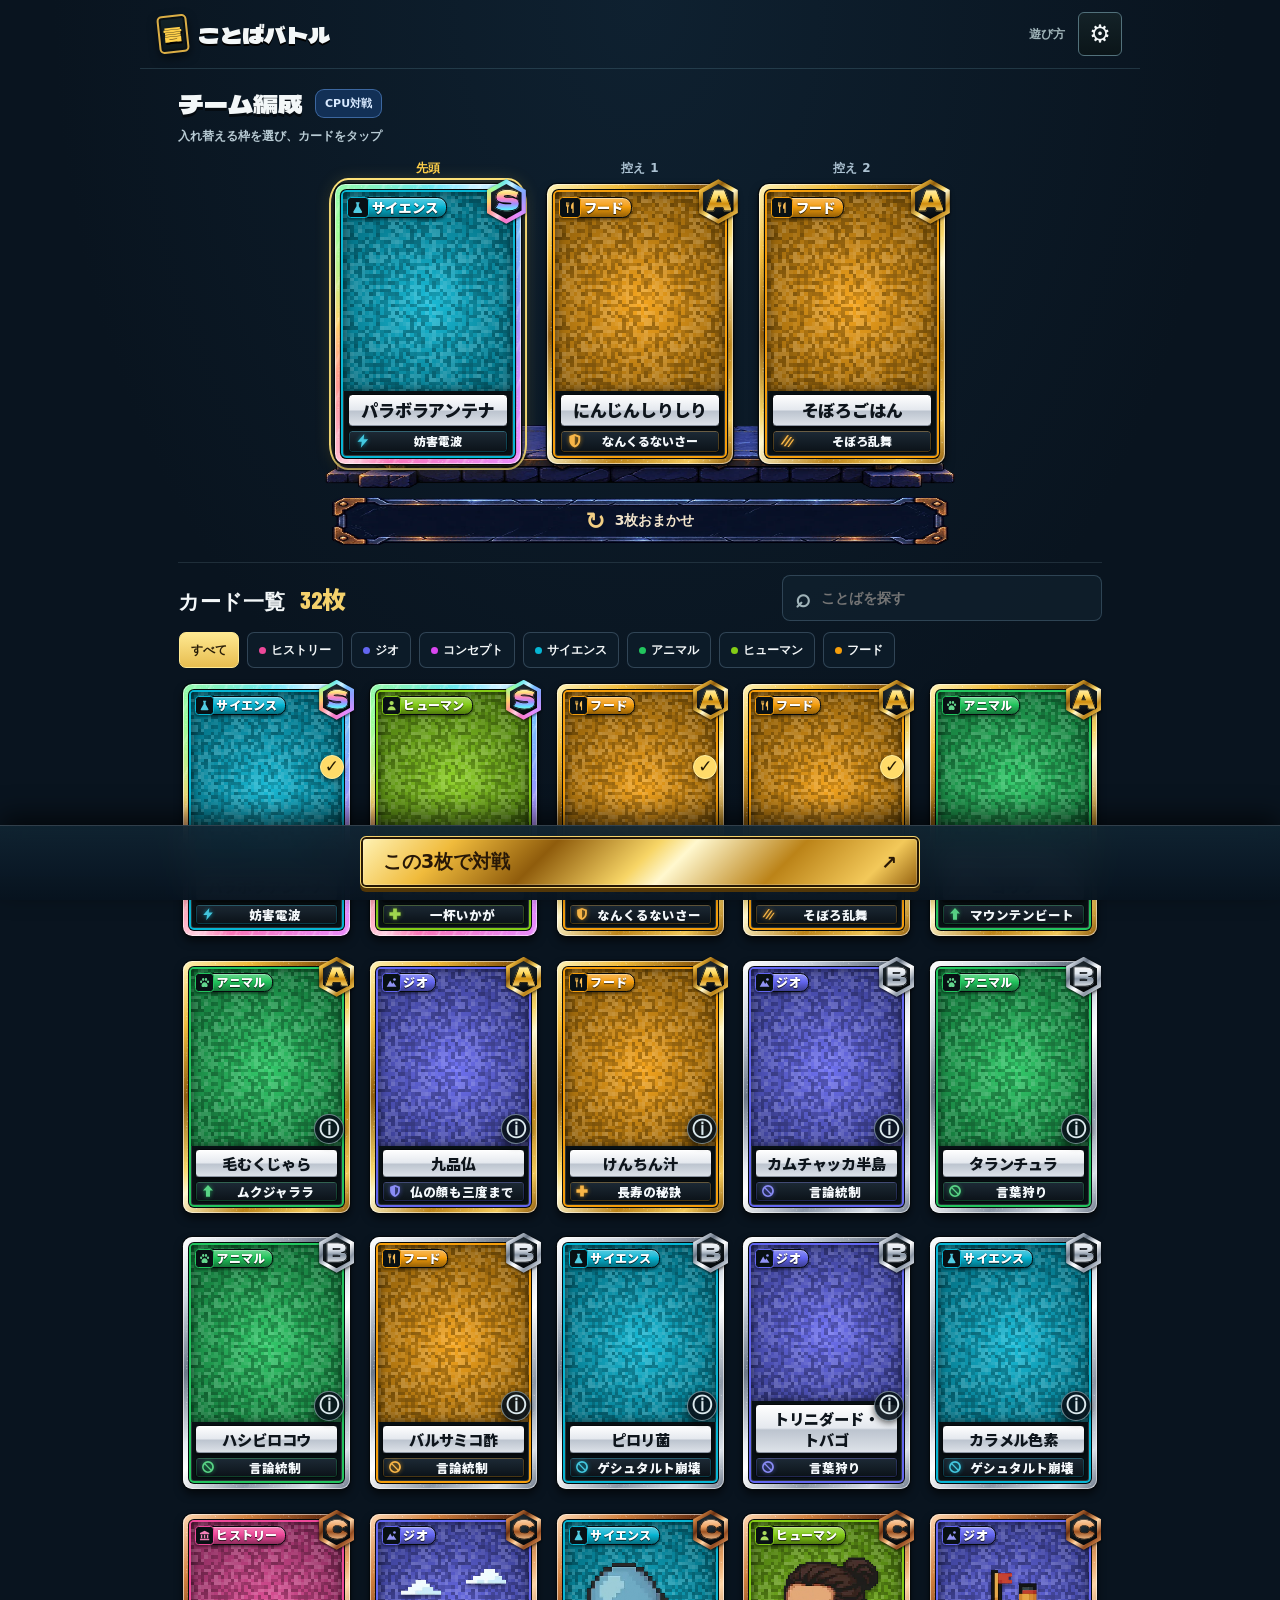
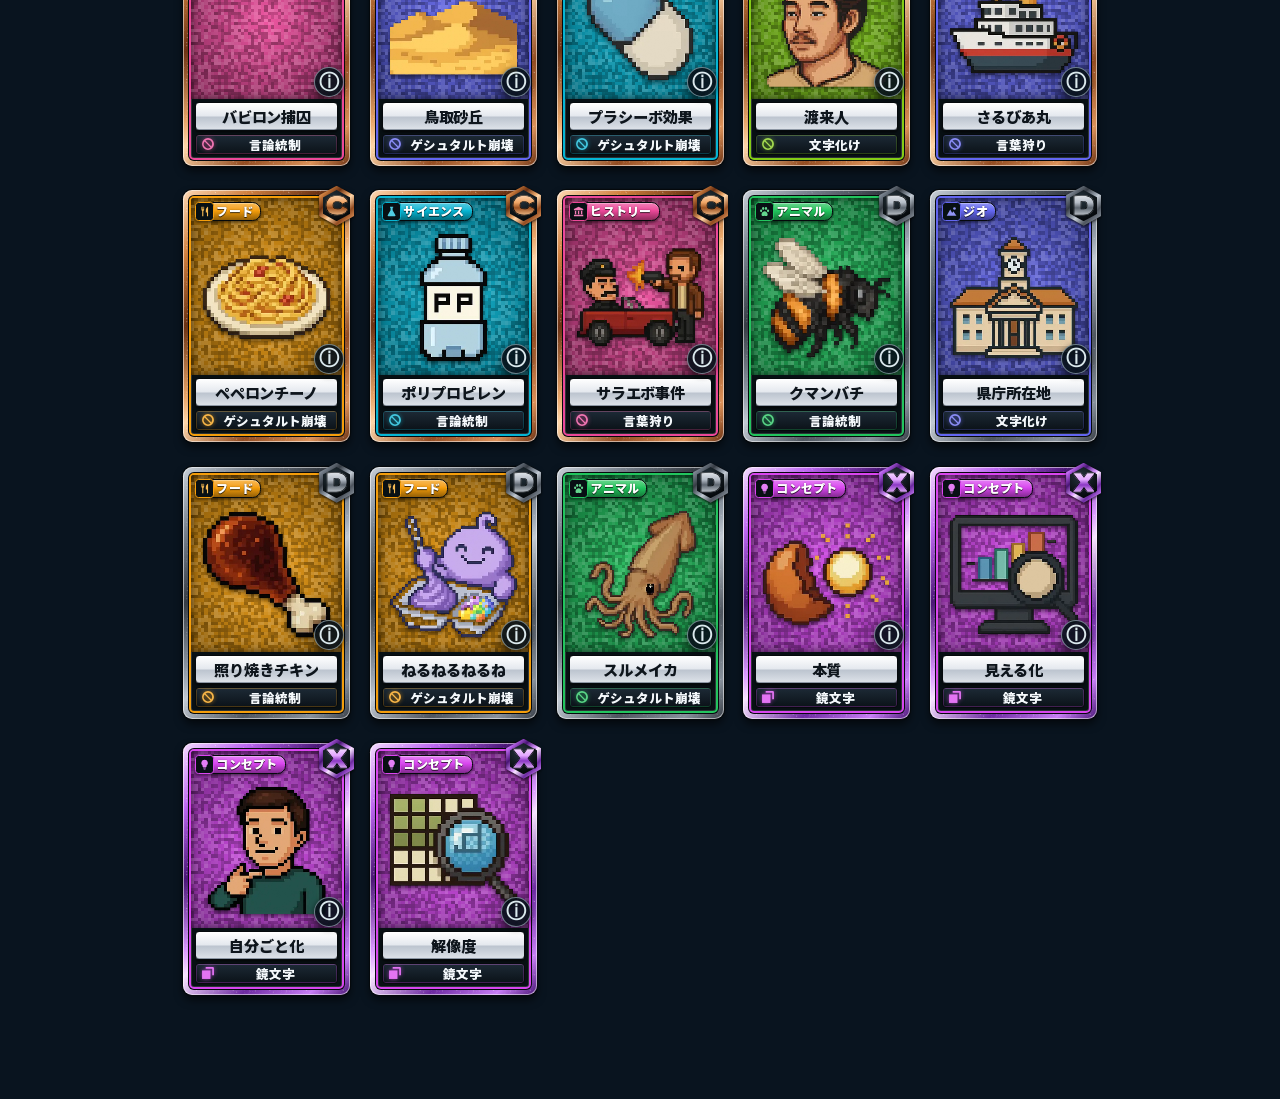
==== commit b8325433: "preview: load all mobile card and arena art through one cached asset pack" ====
--- a/kotobattle-next.html
+++ b/kotobattle-next.html
@@ -7,13 +7,11 @@
   <meta name="theme-color" content="#0b171b">
   <link rel="icon" href="data:,">
   <link rel="preload" as="image" href="battle-ui/assets/img/moon-arena-preview.webp" fetchpriority="high" onload="this.dataset.loaded='true'" onerror="this.dataset.failed='true'">
-  <link rel="preload" as="image" href="battle-ui/assets/img/moon-arena-mobile.webp" media="(max-width:600px)" fetchpriority="low" onload="this.dataset.loaded='true'" onerror="this.dataset.failed='true'">
-  <link rel="preload" as="image" href="battle-ui/assets/img/moon-arena.webp" media="(min-width:601px)" fetchpriority="low" onload="this.dataset.loaded='true'" onerror="this.dataset.failed='true'">
   <title>ことばバトル — WORD DUEL</title>
   <style>.boot-loading{position:fixed;inset:0;z-index:100;background:#091522;color:#f2e5be;display:grid;place-content:center;justify-items:center;gap:20px;font-family:system-ui,sans-serif;text-align:center;padding:24px}.boot-loading[hidden]{display:none}.boot-loading strong{font-size:25px}.boot-loading p{font-size:13px}.boot-spinner{width:38px;height:38px;border:3px solid #40516a;border-top-color:#f5cf72;border-radius:50%;animation:boot-spin 1s linear infinite}.boot-loading button{padding:14px 24px;background:#e9c46b;border:0;border-radius:5px;font-weight:bold}@keyframes boot-spin{to{transform:rotate(360deg)}}@media(prefers-reduced-motion:reduce){.boot-spinner{animation:none}}</style>
-  <link rel="stylesheet" href="battle-ui/styles/game.css?v=20261007-fast-start" data-game-style media="print" fetchpriority="high" onload="this.media='all';this.dataset.loaded='true'">
-  <noscript><link rel="stylesheet" href="battle-ui/styles/game.css?v=20261007-fast-start"></noscript>
-  <script defer src="battle-ui/game.js?v=20261007-fast-start"></script>
+  <link rel="stylesheet" href="battle-ui/styles/game.css?v=20261007-packed-mobile" data-game-style media="print" fetchpriority="high" onload="this.dataset.loaded='true'">
+  <noscript><link rel="stylesheet" href="battle-ui/styles/game.css?v=20261007-packed-mobile"></noscript>
+  <script defer src="battle-ui/game.js?v=20261007-packed-mobile"></script>
 </head>
 <body>
 <div id="bootLoading" class="boot-loading" role="status"><span class="boot-spinner" aria-hidden="true"></span><strong>ことばバトル</strong><p id="bootStatus">カードを準備中…</p><button id="bootRetry" type="button" hidden>もう一度読み込む</button></div>
--- a/battle-ui/styles/game.css
+++ b/battle-ui/styles/game.css
@@ -1,6 +1,6 @@
 @charset "UTF-8";
 @font-face{font-family:"KB Dela";src:url(../assets/fonts/DelaGothicOne-subset.woff2) format("woff2");font-weight:400;font-display:swap} @font-face{font-family:"KB Noto";src:url(../assets/fonts/NotoSansJP-700-subset.woff2) format("woff2");font-weight:700;font-display:swap} @font-face{font-family:"KB Noto";src:url(../assets/fonts/NotoSansJP-900-subset.woff2) format("woff2");font-weight:900;font-display:swap} @font-face{font-family:"KB Barlow";src:url(../assets/fonts/BarlowCondensed-800-subset.woff2) format("woff2");font-weight:800;font-display:swap} :root{ --font-title:"KB Dela","Dela Gothic One","Hiragino Sans","Yu Gothic UI","Meiryo",sans-serif; --font-ui:system-ui,-apple-system,"Hiragino Sans","Hiragino Kaku Gothic ProN","Yu Gothic UI","Meiryo",sans-serif; --font-num:"KB Barlow","Barlow Condensed","Arial Narrow","KB Noto",sans-serif; --ink:#081014;--arena:#0b171b;--text:#f3f7f8;--muted:#9fb3b8;--line:#7fb6c233; --panel:linear-gradient(180deg,#152329f2,#0b1519f2); --panel-edge:#3f5e66;--panel-hi:#9cc6cf40; --gold:#ffd04a;--gold-deep:#b77a08; --you:#2f7cf6;--cpu:#e5322d; --hp-you:linear-gradient(180deg,#8cff9e,#22d154 45%,#119338); --hp-cpu:linear-gradient(180deg,#ff9b85,#f0442c 45%,#a8180f); --hp-high:linear-gradient(180deg,#a5ffae,#35d35b 45%,#13953c); --hp-mid:linear-gradient(180deg,#fff5a8,#ffd033 45%,#c78b05); --hp-low:linear-gradient(180deg,#ffb39e,#f24b36 45%,#bd201f); --hp-ghost:#ffe08a; --atk:linear-gradient(90deg,#b5160f,#ff4a32);--def:linear-gradient(90deg,#1650c8,#3aa0ff);--eva:linear-gradient(90deg,#0f8a3a,#2fe36a); --atk-ico:#ff4a3a;--def-ico:#3c9bff;--eva-ico:#2fe36a; --buff:#5ff08a;--guard:#7cc4ff;--debuff:#c69bff; --metal-gold:linear-gradient(135deg,#fff4b8 0%,#f0bb3c 16%,#8f5c0c 33%,#f7d566 50%,#fff8cf 56%,#bb8318 74%,#f3c95a 90%,#8f5c0c 100%); --metal-silver:linear-gradient(135deg,#ffffff 0%,#ccd4de 16%,#6c7888 33%,#e8edf3 50%,#ffffff 56%,#8c97a6 74%,#dce2ea 90%,#6c7888 100%); --metal-bronze:linear-gradient(135deg,#ffd9b4 0%,#d0803f 16%,#6b3112 33%,#e7a467 50%,#ffd6a8 56%,#934c21 74%,#dc9158 90%,#6b3112 100%); --metal-iron:linear-gradient(135deg,#c9d0d8 0%,#76808c 16%,#363c44 33%,#949eaa 50%,#c2cad3 56%,#4e555e 74%,#87909b 90%,#363c44 100%); --metal-violet:linear-gradient(135deg,#f5dcff 0%,#bc66f0 16%,#4a1576 33%,#d996ff 50%,#f8e3ff 56%,#6d2aa1 74%,#c77df5 90%,#4a1576 100%); --metal-rainbow:linear-gradient(115deg,#ffffff00 30%,#ffffffb0 46%,#ffffff00 58%),conic-gradient(from 200deg at 40% 45%,#ff6fa5,#ffd36b,#9dff9a,#5fe3ff,#8f9dff,#e88bff,#ff6fa5); --text-gold:linear-gradient(180deg,#fff7c6 0%,#ffd75a 40%,#d08d0e 62%,#ffe58c 100%); --text-silver:linear-gradient(180deg,#ffffff 0%,#dfe6ee 40%,#8693a3 62%,#f2f5f8 100%); --text-bronze:linear-gradient(180deg,#ffe2c4 0%,#f0a565 40%,#9b5121 62%,#ffcf9c 100%); --text-iron:linear-gradient(180deg,#eef1f4 0%,#b4bcc6 40%,#5d6670 62%,#d2d8de 100%); --text-violet:linear-gradient(180deg,#fbeaff 0%,#e3a6ff 40%,#8b37c4 62%,#f1c9ff 100%); --text-rainbow:linear-gradient(180deg,#fff 0%,#ffe27a 22%,#ff86c0 42%,#a58cff 62%,#62e6ff 82%,#b6ffb0 100%); --fx-speed:1;--ease-out:cubic-bezier(.2,.8,.2,1);--ease-snap:cubic-bezier(.3,1.4,.5,1); color-scheme:dark; } body.speed-fast{--fx-speed:.5} *,*:before,*:after{box-sizing:border-box} body{margin:0;background:var(--arena);color:var(--text);font-family:var(--font-ui)} button,input,select{font:inherit} button{-webkit-tap-highlight-color:transparent} [hidden]{display:none!important} .svg-defs{position:absolute;width:0;height:0;overflow:hidden}
-body{min-width:320px;font-weight:700}button,a,input,select{touch-action:manipulation}button{color:inherit;cursor:pointer}button:disabled{cursor:default}button:focus-visible,a:focus-visible,input:focus-visible,select:focus-visible{outline:3px solid var(--gold);outline-offset:3px}a{color:inherit;text-decoration:none}h1,h2,h3,p{margin:0} .ambient{position:fixed;inset:0;z-index:-1;background:linear-gradient(#061015b3,#061015e8),url(../assets/img/arena-wide.webp) center/cover} .masthead{max-width:1200px;margin:auto;padding:20px 24px;display:flex;align-items:center;justify-content:space-between;border-bottom:1px solid var(--line);gap:12px}.masthead nav{display:flex;gap:12px;align-items:center} .brand{display:flex;align-items:center;gap:12px;font:400 20px/1.3 var(--font-title)}.brand small{display:block;font:700 10px/1.8 var(--font-ui);letter-spacing:.14em;color:var(--muted)}.brand-mark{display:grid;place-items:center;width:42px;height:50px;border:2px solid #dcae45;border-radius:5px;transform:rotate(-6deg);color:var(--gold);background:var(--panel);box-shadow:inset 0 0 0 2px #081014,0 4px 10px #0008} .icon-button,.text-button,.subtle-button{min-height:44px;border:1px solid #52717b;background:var(--panel);border-radius:6px;padding:8px 14px;font-size:13px;display:inline-flex;align-items:center;justify-content:center;gap:8px}.text-button{border-color:transparent;background:transparent;color:var(--muted)}.icon-button{width:44px;padding:0;font:700 24px/1 var(--font-ui)}.subtle-button:hover,.icon-button:hover{border-color:var(--gold)} .primary-button{min-height:50px;padding:12px 22px;background:var(--metal-gold);color:#281807;border:1px solid #f5d26b;box-shadow:inset 0 0 0 2px #261805,inset 0 0 0 3px #fff3,0 4px 0 #513608;border-radius:6px;font-weight:900;font-size:16px;display:flex;align-items:center;justify-content:space-between;gap:20px}.primary-button:active{transform:translateY(2px);box-shadow:inset 0 0 0 2px #261805,0 2px 0 #513608} .setup-screen{max-width:1160px;margin:auto;padding:30px 24px 160px}.intro{display:flex;align-items:center;justify-content:space-between;gap:16px;margin-bottom:24px}.intro h1{font:400 32px/1.4 var(--font-title);text-shadow:0 3px #0008}.intro-copy{margin-top:8px;color:var(--muted);font-size:13px}.arcade-rule{display:grid;gap:5px;text-align:right;font-size:14px;color:var(--gold)}.arcade-rule span{color:var(--muted);font-size:12px} .team-panel{background:var(--panel);border:1px solid #4b636c;border-radius:10px;padding:16px;margin-bottom:30px;box-shadow:inset 0 1px #b7dbe422,0 8px 20px #0005}.section-label{display:flex;justify-content:space-between;align-items:center;gap:12px;margin-bottom:14px}.section-label h2{font-size:16px}.section-label>span{font-size:11px;color:var(--muted)} .team-slots{display:grid;grid-template-columns:repeat(3,minmax(0,1fr));gap:12px}.team-slot{position:relative;min-width:0;min-height:100px;padding:12px;border:1px solid #36515c;border-radius:6px;background:linear-gradient(120deg,#17313c,#081216);display:flex;align-items:center;gap:10px;text-align:left}.team-slot.selected{border-color:var(--gold);box-shadow:inset 0 0 0 1px #ffd04a66,0 0 16px #ffd04a16}.team-slot img{width:76px;height:76px;object-fit:contain;filter:drop-shadow(0 4px 4px #000a)}.team-slot b{display:block;font-size:14px;overflow-wrap:anywhere}.team-slot small{display:block;color:var(--muted);font-size:11px;margin-top:5px}.slot-no{position:absolute;top:5px;left:7px;font:800 15px var(--font-num);color:var(--gold)} .team-tools{display:flex;gap:8px;margin-top:12px;flex-wrap:wrap}.team-tools .subtle-button{font-size:12px;min-height:40px}.collection-heading{display:flex;align-items:center;justify-content:space-between;gap:16px;margin-bottom:14px}.eyebrow{font-size:11px;line-height:1.4;letter-spacing:.12em;color:var(--muted)}.collection-heading h2{font-size:20px;margin-top:5px}.collection-heading h2 span{color:var(--gold);font:800 24px var(--font-num);margin-left:8px} .search-box{display:flex;align-items:center;gap:8px;background:#050d11;border:1px solid #49636b;border-radius:6px;padding:0 12px;width:260px}.search-box>span{font-size:26px;color:var(--muted)}.search-box input{width:100%;height:44px;min-width:0;border:0;background:none;color:var(--text);font-size:13px} .filters{display:flex;gap:7px;overflow:auto;padding:3px 2px 14px;scrollbar-width:thin}.filter{display:inline-flex;align-items:center;gap:5px;min-height:40px;padding:7px 12px;white-space:nowrap;border:1px solid #3d535a;border-radius:5px;background:#0c181e;font-size:12px}.filter.active{border-color:var(--card-color);background:color-mix(in srgb,var(--card-color) 14%,#0c181e)}.filter-dot{width:7px;height:7px;border-radius:50%;background:var(--card-color)} .word-grid{display:grid;grid-template-columns:repeat(5,minmax(0,1fr));gap:24px 20px;padding-top:6px}.word-entry{display:block;min-width:0;padding:0;background:transparent;border:0;text-align:left;position:relative;transition:transform 150ms ease}.word-entry:hover{transform:translateY(-4px)}.word-entry .kcard{width:100%}.word-entry.in-team:after{content:'編成中';position:absolute;left:8px;top:38px;font-size:10px;background:#061113eb;color:var(--gold);padding:4px 7px;border:1px solid var(--gold);border-radius:4px} .entry-footer{display:flex;justify-content:space-between;gap:5px;margin:7px 2px 0;color:var(--muted);font-size:10px}.entry-footer span:first-child{overflow:hidden;white-space:nowrap;text-overflow:ellipsis}.card-stats{display:grid;gap:4px;margin:10px 2px 0;padding:9px 8px;background:#081318d9;border:1px solid #35505b;border-radius:5px}.card-stat{display:grid;grid-template-columns:26px minmax(0,1fr) 30px;gap:6px;align-items:center;font-size:10px;line-height:1.2}.card-stat b{text-align:right;font:800 15px/1 var(--font-num)}.stat-track{height:5px;background:#02080b;overflow:hidden;border-radius:2px}.stat-track i{display:block;height:100%;background:var(--hp-you)}.stat-atk .stat-track i{background:var(--atk)}.stat-def .stat-track i{background:var(--def)}.stat-eva .stat-track i{background:var(--eva)}.empty-search{text-align:center;padding:40px;color:var(--muted)} .setup-dock{position:fixed;bottom:0;left:0;right:0;z-index:5;display:flex;justify-content:center;gap:60px;align-items:center;padding:14px 24px max(14px,env(safe-area-inset-bottom));background:linear-gradient(#16272ff2,#081014fa);border-top:1px solid #5e7984;box-shadow:0 -10px 26px #0009;backdrop-filter:blur(12px)}.setup-dock>.primary-button{width:300px} .panel-dialog{position:fixed;padding:20px;width:min(540px,calc(100% - 24px));max-height:calc(100dvh - 32px);overflow:auto;border:1px solid #8babb4;border-radius:10px;background:linear-gradient(140deg,#1e343e,#081318 70%);box-shadow:inset 0 0 0 3px #071015,0 24px 80px #000c;color:var(--text);overscroll-behavior:contain}.panel-dialog::backdrop{background:#02080ccd;backdrop-filter:blur(4px)}.dialog-head{display:flex;justify-content:space-between;align-items:center;margin-bottom:16px;min-height:44px}.panel-dialog h2{font-size:22px;line-height:1.45}.panel-dialog h3{font-size:16px}.panel-copy{font-size:13px;color:#bdced5;line-height:1.9;margin:12px 0}.panel-copy p{margin:16px 0}.panel-copy strong{color:var(--text)} .detail-top{display:grid;grid-template-columns:150px minmax(0,1fr);gap:22px;align-items:center}.detail-top .kcard{width:100%}.detail-top p{font-size:12px;color:var(--muted);margin-top:10px}.detail-stats{display:grid;grid-template-columns:repeat(4,minmax(0,1fr));gap:8px;margin:20px 0}.detail-stat{background:#030b0f;border:1px solid #3d5862;border-radius:5px;text-align:center;padding:10px 4px}.detail-stat small{display:block;font-size:11px;color:var(--muted)}.detail-stat b{font:800 30px var(--font-num)}.skill-description{padding:16px;border-left:3px solid var(--gold);background:#03101599;font-size:13px;line-height:1.9}.skill-description h3{color:var(--gold);margin-bottom:6px}.dialog-actions{display:flex;gap:12px;margin-top:20px;flex-wrap:wrap}.dialog-actions .primary-button{flex:1} .setting-row{display:flex;align-items:center;justify-content:space-between;gap:16px;font-size:13px;margin-top:18px;min-height:44px}.setting-row select{max-width:68%;min-height:44px;padding:8px;border:1px solid #5d7b85;background:#09151b;color:var(--text);border-radius:5px;font-size:12px}.setting-row input[type=range]{width:55%;height:32px;accent-color:var(--gold)}.setting-row input[type=checkbox]{width:24px;height:24px;accent-color:var(--gold)} .switch-choice{display:flex;align-items:center;gap:14px;width:100%;min-height:88px;margin-top:12px;padding:12px;border:1px solid #4a6873;border-radius:6px;background:var(--panel);text-align:left}.switch-choice:hover{border-color:var(--gold)}.switch-choice img{width:70px;height:70px;object-fit:contain}.switch-choice b{display:block;font-size:15px}.switch-choice small{display:block;font-size:11px;line-height:1.7;color:var(--muted);margin-top:5px}.order-row{display:flex;align-items:center;gap:8px;margin-top:12px}.order-row>span{flex:1;font-size:14px}.history-list{padding-left:20px;font-size:12px;line-height:1.8;color:#cedbe0}.history-list li{margin-bottom:10px} .result-screen{max-width:780px;margin:0 auto;padding:48px 24px;text-align:center}.result-screen h1{font:800 clamp(50px,12vw,90px)/1.2 var(--font-num);color:var(--gold);text-shadow:0 4px #281807,0 0 30px #ffd04a22;margin:12px 0}#resultCopy{font-size:13px;color:var(--muted);line-height:1.7}.result-cards{display:grid;grid-template-columns:repeat(3,minmax(0,1fr));gap:20px;margin:40px 0}.result-cards .kcard{width:100%}.result-hp{font:800 18px/1.5 var(--font-num);margin-top:12px}.result-actions{display:flex;flex-wrap:wrap;justify-content:center;gap:12px}.result-actions .primary-button{justify-content:center}.toast{position:fixed;bottom:140px;left:50%;transform:translateX(-50%);z-index:30;max-width:calc(100% - 28px);width:max-content;padding:12px 20px;border:1px solid var(--gold);border-radius:6px;background:#0a171cf5;color:var(--text);font-size:13px;box-shadow:0 6px 24px #000b} @media(max-width:900px){.word-grid{grid-template-columns:repeat(4,minmax(0,1fr))}.team-slot img{width:54px}.team-slot b{font-size:12px}.setup-dock{gap:24px}} @media(max-width:620px){ .masthead{padding:12px 16px}.brand{font-size:15px;gap:8px}.brand-mark{width:32px;height:40px}.brand small{font-size:9px}.masthead nav{gap:4px}.text-button{padding:8px;font-size:12px}.setup-screen{padding:22px 14px 164px}.intro h1{font-size:26px}.arcade-rule{display:none}.intro-copy{font-size:12px} .team-panel{padding:12px}.section-label h2{font-size:14px}.section-label>span{font-size:10px}.team-slots{gap:6px}.team-slot{flex-direction:column;gap:3px;padding:18px 5px 8px;text-align:center;min-height:132px}.team-slot img{width:60px;height:50px}.team-slot b{font-size:10px}.team-slot small{font-size:9px;margin-top:4px}.team-tools{gap:5px}.team-tools .subtle-button{padding:6px 9px;min-height:44px;font-size:10px} .collection-heading{gap:10px}.collection-heading h2{font-size:17px}.search-box{width:150px}.search-box input{font-size:11px}.filters{gap:6px}.filter{padding:6px 10px}.word-grid{grid-template-columns:repeat(2,minmax(0,1fr));gap:24px 16px;padding:5px 4px}.setup-dock{flex-direction:column;gap:8px;padding:9px 14px max(12px,env(safe-area-inset-bottom))}.setup-dock>.primary-button{width:100%;max-width:450px;min-height:48px} .panel-dialog{padding:16px}.detail-top{grid-template-columns:130px minmax(0,1fr);gap:16px}.detail-top h2{font-size:19px}.detail-top p{font-size:11px}.detail-stats{gap:6px;margin:16px 0}.detail-stat b{font-size:26px}.dialog-actions{gap:8px}.dialog-actions .primary-button{font-size:14px;padding:10px 14px}.dialog-actions>.subtle-button{width:100%}.result-screen{padding:32px 14px}.result-cards{gap:12px;margin:30px 0}.result-hp{font-size:13px}.result-actions{flex-direction:column}.result-actions .primary-button{font-size:15px} } @media(prefers-reduced-motion:reduce){.word-entry{transition:none}.word-entry:hover{transform:none}}.motion-reduced .word-entry{transition:none} .match-teams{display:grid;grid-template-columns:repeat(2,minmax(0,1fr));gap:18px;margin-bottom:28px} .match-teams .team-panel{--team-accent:#71b8ff;margin:0;min-width:0;border-top:3px solid var(--team-accent)} .match-teams .team-panel[data-side="B"]{--team-accent:#ff9181} .team-panel[data-editing="true"]{box-shadow:inset 0 0 0 1px #b7dbe422,0 0 20px #122836} .team-panel .section-label h2{display:flex;align-items:center;gap:8px;font-size:15px} .team-panel .section-label>span{font-size:10px} .team-panel .team-slots{gap:8px} .team-panel .team-slot{display:flex;flex-direction:column;justify-content:start;text-align:center;min-height:150px;padding:18px 5px 8px;gap:5px;border-color:#42606d;background:linear-gradient(160deg,color-mix(in srgb,var(--type) 15%,#17313c),#081216)} .team-panel .team-slot.selected{border:2px solid var(--team-accent);padding:17px 4px 7px;box-shadow:0 0 12px color-mix(in srgb,var(--team-accent) 20%,transparent)} .slot-art{position:relative;display:block;width:76px;height:68px;flex:0 0 auto;overflow:hidden} .team-slot .slot-art img{width:100%;height:100%}.slot-copy{min-width:0;width:100%}.team-panel .team-slot b{font-size:12px;line-height:1.4}.team-panel .team-slot small{font-size:10px;line-height:1.3} .slot-copy small i{display:inline-block;width:6px;height:6px;border-radius:50%;margin-right:3px} .slot-edit{font-size:10px;line-height:14px;color:var(--team-accent);margin-top:auto;text-decoration:underline;text-underline-offset:3px} .team-tools{justify-content:space-between;gap:5px}.team-tools .subtle-button{padding:6px 10px;flex:1;min-height:40px;white-space:nowrap} .selection-target{width:fit-content;border-left:3px solid #71b8ff;background:#173248;padding:8px 12px;font-size:13px;margin-bottom:14px}.selection-target[data-side="B"]{border-color:#ff9181;background:#3d2223} .collection{scroll-margin-top:18px}.match-summary{display:flex;align-items:center;gap:22px;font-size:13px;color:#d7e6ec}.match-summary b{font:800 24px var(--font-num);color:var(--gold)} @media(max-width:760px){.match-teams{grid-template-columns:1fr;gap:12px}.team-panel .team-slot{min-height:118px;gap:3px}.slot-art{width:64px;height:45px}.team-panel .team-slot b{font-size:11px}.team-panel .team-slot small{font-size:9px}.team-panel .section-label{margin-bottom:9px}.match-teams .team-panel{padding:11px}.team-tools{margin-top:9px}.team-tools .subtle-button{min-height:36px;font-size:11px}.match-summary{font-size:12px;gap:20px}} @media(max-width:620px){.setup-screen{padding-bottom:132px}.setup-dock{gap:6px}.match-summary b{font-size:18px}} @keyframes result-arrive{from{opacity:0;transform:scale(1.3);filter:blur(5px)}to{opacity:1;transform:scale(1);filter:blur(0)}} .result-screen.screen-enter h1{animation:result-arrive 550ms cubic-bezier(.15,.85,.2,1)} body.motion-reduced .result-screen h1{animation:none} @media(prefers-reduced-motion:reduce){.result-screen h1{animation:none!important}} .setup-screen{max-width:1040px;padding-top:16px;padding-bottom:116px} .intro{margin-bottom:12px}.intro h1{font-size:24px;line-height:1.2}.intro-copy{margin-top:3px;font-size:12px} .cpu-note{display:flex;align-items:center;gap:8px;font-size:12px;color:#dce9ec;white-space:nowrap} .cpu-note .owner-tag{font-size:12px}.cpu-note b{font-weight:900} .setup-screen>.team-panel{position:sticky;top:0;z-index:6;margin:0 0 14px;padding:10px 12px 8px;border:1px solid #527c96;border-top:3px solid #71b8ff;background:#101e25f7;backdrop-filter:blur(16px)} .setup-screen .section-label{margin-bottom:8px}.setup-screen .section-label h2{display:flex;align-items:center;gap:8px;font-size:15px} .setup-screen .section-label .subtle-button{min-height:34px;padding:5px 10px;white-space:nowrap;font-size:11px} .setup-screen .team-slots{gap:8px}.setup-screen .team-slot{height:94px;min-height:0;display:flex;flex-direction:row;gap:6px;padding:14px 8px 6px;background:linear-gradient(140deg,color-mix(in srgb,var(--type) 20%,#0e2028),#071014);border:2px solid #385565;text-align:left} .setup-screen .team-slot.selected{padding:14px 8px 6px;border-color:#ffd96f;box-shadow:0 0 0 2px #ffd96f44,0 0 18px #ffd04a38} .setup-screen .slot-no{top:3px;left:6px;font-size:10px;line-height:1.1;letter-spacing:.02em} .setup-screen .slot-art{width:66px;height:56px;flex:0 0 auto}.setup-screen .slot-art img{width:100%;height:100%} .setup-screen .slot-copy{min-width:0}.setup-screen .slot-copy b{font-size:12px;line-height:1.25;overflow-wrap:anywhere}.setup-screen .slot-copy small{margin-top:4px;font-size:10px;line-height:1.2} .team-help{margin-top:7px;font-size:11px;color:#d2e4e8;text-align:center} .selection-target{margin-bottom:8px;padding:7px 10px;font-size:12px}.collection{scroll-margin-top:190px} .collection-heading{margin-bottom:8px}.collection-heading h2{font-size:18px}.collection-heading h2 span{font-size:20px} .filters{padding-bottom:8px}.filter{min-height:34px;padding:5px 9px;font-size:11px} .word-grid{grid-template-columns:repeat(5,minmax(0,1fr));gap:16px 12px;padding:2px} .word-entry{text-align:center}.word-entry:hover{transform:none}.word-entry.in-team:after{content:none} .word-pick{display:block;position:relative;width:100%;padding:0;border:0;background:none;color:inherit;text-align:left} .word-pick:focus-visible,.word-more:focus-visible{outline:3px solid var(--gold);outline-offset:2px} .word-pick .kcard{width:100%}.word-pick:active{transform:scale(.96)} .chosen-badge{position:absolute;z-index:4;left:1px;top:2px;padding:2px 4px;border:1px solid #c6e8ff;border-radius:3px;background:#145fa5;color:#fff;font-size:9px;line-height:1.1;white-space:nowrap} .word-entry .entry-footer{display:grid;grid-template-columns:minmax(0,1fr) auto;align-items:start;gap:3px;margin:4px 0 0;color:#e6f0f3;font-size:10px;line-height:1.25;text-align:left} .word-entry .entry-footer span:first-child{white-space:normal;overflow-wrap:anywhere;display:-webkit-box;-webkit-box-orient:vertical;-webkit-line-clamp:2;overflow:hidden;min-height:25px} .word-more{min-width:32px;min-height:26px;padding:2px 3px;border:1px solid #68848f;border-radius:4px;background:#0c202a;color:#dbe9ed;font-size:10px} .setup-dock{gap:16px;padding:8px 16px max(8px,env(safe-area-inset-bottom))}.setup-dock>.primary-button{width:260px;min-height:46px} @media(max-width:620px){ .setup-screen{padding:10px 10px 98px}.intro{align-items:flex-start;gap:7px}.intro h1{font-size:21px}.intro-copy{font-size:11px}.cpu-note{align-items:flex-end;flex-direction:column;gap:3px;font-size:9px}.cpu-note .owner-tag{font-size:10px;padding:3px 6px} .setup-screen>.team-panel{padding:8px 8px 6px;margin-bottom:10px}.setup-screen .section-label{margin-bottom:7px}.setup-screen .section-label h2{font-size:13px}.setup-screen .section-label .subtle-button{min-height:32px;padding:4px 7px;font-size:10px} .setup-screen .team-slots{gap:5px}.setup-screen .team-slot{height:108px;min-height:0;flex-direction:column;align-items:center;gap:1px;padding:16px 3px 3px;text-align:center} .setup-screen .team-slot.selected{padding:16px 3px 3px}.setup-screen .slot-art{width:72px;height:49px}.setup-screen .slot-copy b{font-size:10px;line-height:1.15;display:-webkit-box;-webkit-box-orient:vertical;-webkit-line-clamp:2;overflow:hidden}.setup-screen .slot-copy small{font-size:8px;margin-top:2px} .team-help{font-size:10px;margin-top:5px}.collection{scroll-margin-top:166px}.collection-heading{gap:8px}.collection-heading h2{font-size:16px}.search-box{width:135px}.search-box input{font-size:11px}.filter{min-height:30px;padding:4px 7px;font-size:10px} .word-grid{grid-template-columns:repeat(4,minmax(0,1fr));gap:12px 6px;padding:2px}.word-entry .entry-footer{font-size:9px}.word-more{min-width:29px;font-size:9px} .setup-dock{flex-direction:row;padding:7px 10px max(9px,env(safe-area-inset-bottom))}.setup-dock .match-summary{display:none}.setup-dock>.primary-button{width:100%;max-width:420px;min-height:46px} } @media(max-width:350px){.word-grid{grid-template-columns:repeat(3,minmax(0,1fr))}.cpu-note b{display:none}}
-[data-rank="S"]{--metal:var(--metal-rainbow);--metal-text:var(--text-rainbow);--metal-edge:#e9f6ff;--metal-glow:#9fe7ff66} [data-rank="A"]{--metal:var(--metal-gold);--metal-text:var(--text-gold);--metal-edge:#ffe9a3;--metal-glow:#ffcf4a40} [data-rank="B"]{--metal:var(--metal-silver);--metal-text:var(--text-silver);--metal-edge:#f4f7fb;--metal-glow:#dfe9f530} [data-rank="C"]{--metal:var(--metal-bronze);--metal-text:var(--text-bronze);--metal-edge:#ffcfa1;--metal-glow:#e0915030} [data-rank="D"]{--metal:var(--metal-iron);--metal-text:var(--text-iron);--metal-edge:#c7ced6;--metal-glow:#00000000} [data-rank="X"]{--metal:var(--metal-violet);--metal-text:var(--text-violet);--metal-edge:#f0c8ff;--metal-glow:#c070ff40} .ico{width:1em;height:1em;fill:currentColor;flex:0 0 auto;display:inline-block;vertical-align:-.14em} .kcard{position:relative;container-type:inline-size;width:100%;aspect-ratio:63/95;isolation:isolate;font-family:"KB Noto",var(--font-ui);font-weight:900;color:var(--text);user-select:none;-webkit-user-select:none} .kcard-frame{position:absolute;inset:0;border-radius:5.5cqw;padding:3.4cqw;background:var(--metal); box-shadow:0 0 0 .7cqw #05090c,inset 0 0 0 .6cqw #ffffff88,inset 0 -1.2cqw 1.2cqw #0000004d,0 4cqw 7cqw #000000a6,0 0 7cqw var(--metal-glow)} .kcard-frame:before{content:"";position:absolute;inset:0;border-radius:inherit;background:url(../assets/img/sparkle.png) 0 0/22cqw;mix-blend-mode:screen;opacity:.55;pointer-events:none} .kcard[data-rank="S"] .kcard-frame:before{opacity:1;background:url(../assets/img/sparkle.png) 0 0/16cqw,repeating-linear-gradient(115deg,#ffffff00 0 6cqw,#ffffff38 7cqw,#ffffff00 8.5cqw)} .kcard[data-rank="D"] .kcard-frame:before{opacity:.3} .kcard-body{position:relative;height:100%;border-radius:3cqw;background:#081014;border:1.5cqw solid var(--type); box-shadow:0 0 0 .6cqw #05090c,inset 0 0 0 .5cqw #ffffff30;display:flex;flex-direction:column;gap:1.6cqw;padding:0 0 1.8cqw;overflow:hidden} .kcard-art,.mini-art{position:relative;overflow:hidden; background:url(../assets/img/mosaic.png) 0 0/48cqw,radial-gradient(ellipse 75% 70% at 50% 56%,color-mix(in srgb,var(--type) 92%,#fff 8%),color-mix(in srgb,var(--type) 62%,#02090c) 78%); image-rendering:pixelated} .kcard-art{flex:1 1 auto;min-height:0} .kcard-art:after{content:"";position:absolute;inset:0;box-shadow:inset 0 0 6cqw #000000a0;pointer-events:none} .art-pic{position:absolute;inset:0;display:block} .art-pic img{position:absolute;inset:0;width:100%;height:100%;object-fit:contain;image-rendering:pixelated; transform:translate(var(--art-x,0),var(--art-y,0)) scale(var(--art-scale,1)); -webkit-mask-image:linear-gradient(90deg,#0000,#000 3%,#000 97%,#0000),linear-gradient(#0000,#000 3%,#000 97%,#0000);-webkit-mask-composite:source-in; mask-image:linear-gradient(90deg,#0000,#000 3%,#000 97%,#0000),linear-gradient(#0000,#000 3%,#000 97%,#0000);mask-composite:intersect; filter:drop-shadow(0 1.6cqw 1.2cqw #0008)} .kcard-art .art-pic{inset:14cqw 3cqw 1cqw} .art-fallback{position:absolute;inset:0;display:grid;place-items:center;font:400 30cqw/1 var(--font-title);color:#fff;text-shadow:0 1cqw 0 #0008} .kcard-type{position:absolute;left:2.4cqw;top:2.4cqw;z-index:2;display:flex;align-items:center;gap:1.6cqw;height:11.5cqw;padding:0 4.2cqw 0 0; background:linear-gradient(180deg,color-mix(in srgb,var(--type) 70%,#fff 30%),var(--type) 45%,color-mix(in srgb,var(--type) 60%,#000)); border:.7cqw solid #05090c;border-radius:2cqw 5cqw 5cqw 2cqw;box-shadow:inset 0 .5cqw 0 #ffffff70,0 1cqw 1.6cqw #0007; font-weight:900;font-size:7.2cqw;line-height:1;color:#fff;text-shadow:0 .5cqw 0 #000a,0 0 1cqw #0006;letter-spacing:.02em} .kcard-type .ico{width:11.5cqw;height:11.5cqw;padding:1.8cqw;margin:-.7cqw 0 -.7cqw -.7cqw;background:#081014;border:.7cqw solid var(--type);border-radius:2cqw;color:color-mix(in srgb,var(--type) 70%,#fff)} .kcard-name{margin:0 2.6cqw;padding:1.8cqw 2.6cqw;min-height:13cqw;display:grid;place-items:center;text-align:center; background:linear-gradient(180deg,#ffffff,#e4e8ee 48%,#bcc4cf 52%,#dfe4ea);border:.8cqw solid #05090c;border-radius:2.4cqw; box-shadow:inset 0 .5cqw 0 #fff,inset 0 -.6cqw 0 #8d97a4,0 1cqw 1.4cqw #0008} .kcard-name b{color:#0e151c;font-weight:900;font-size:min(9.1cqw,17px);line-height:1.12;letter-spacing:-.01em;word-break:keep-all;overflow-wrap:anywhere;word-break:auto-phrase;text-wrap:balance; display:-webkit-box;-webkit-box-orient:vertical;-webkit-line-clamp:2;overflow:hidden} .kcard-name .name-part{display:inline-block;white-space:nowrap} .kcard-move{margin:0 2.6cqw;height:12.5cqw;display:flex;align-items:center;gap:2.4cqw;padding:0 3cqw; background:linear-gradient(180deg,#1d2a36,#0b1218);border:.8cqw solid #05090c;border-radius:2.4cqw;box-shadow:inset 0 .5cqw 0 #ffffff1f,inset 0 0 0 .4cqw color-mix(in srgb,var(--type) 35%,transparent)} .kcard-move .ico{width:8.4cqw;height:8.4cqw;color:color-mix(in srgb,var(--type) 75%,#fff);filter:drop-shadow(0 0 1.2cqw color-mix(in srgb,var(--type) 70%,transparent))} .kcard-move b{flex:1;min-width:0;font-weight:900;font-size:min(7.6cqw,14px);line-height:1.1;white-space:nowrap;overflow:hidden;text-overflow:ellipsis;text-align:center;color:#f4f8fb} .rank-badge{position:absolute;display:grid;place-items:center;filter:drop-shadow(0 .9cqw .8cqw #000c)} .rank-badge:before,.rank-badge:after{content:"";position:absolute;inset:0;clip-path:polygon(50% 0,100% 24%,100% 76%,50% 100%,0 76%,0 24%)} .rank-badge:before{background:var(--metal)} .rank-badge:after{inset:11%;background:radial-gradient(circle at 40% 30%,#26343d,#05090c 75%)} .rank-badge span{position:relative;z-index:1;font-family:var(--font-title);line-height:1;background:var(--metal-text);-webkit-background-clip:text;background-clip:text;color:transparent;-webkit-text-stroke:.03em #05090c} .kcard-rank{top:-2.6cqw;right:-2.6cqw;width:21cqw;height:24cqw;z-index:3} .kcard-rank span{font-size:14.5cqw;margin-top:-.6cqw} .card-hit{display:block;width:100%;padding:0;border:0;background:none;color:inherit;cursor:pointer;border-radius:6%} .card-hit:focus-visible{outline:3px solid var(--gold);outline-offset:4px} .mini{position:relative;container-type:inline-size;width:var(--mini-w,58px);aspect-ratio:58/66;padding:0;border:0;background:none;color:inherit;cursor:pointer;flex:0 0 auto} .mini-frame{position:absolute;inset:0;border-radius:8cqw;padding:5cqw;background:var(--metal);box-shadow:0 0 0 1px #05090c,inset 0 0 0 1px #ffffff80,0 3px 6px #0009} .mini-art{position:absolute;inset:5cqw 5cqw 27cqw;border-radius:4cqw;border:1px solid #05090c;background-size:64cqw,auto} .mini-art .art-pic{inset:6cqw} .mini-type{position:absolute;left:5cqw;right:5cqw;bottom:5cqw;height:21cqw;display:flex;align-items:center;justify-content:center;gap:3cqw;padding:0 3cqw; background:linear-gradient(180deg,#1d2a36,#081014);border:1px solid #05090c;border-top:2px solid var(--type);border-radius:0 0 4cqw 4cqw; font-weight:900;font-size:clamp(8px,14cqw,11px);letter-spacing:-.08em;line-height:1;color:#fff;white-space:nowrap;overflow:visible} .mini-type .ico{width:15cqw;height:15cqw;color:color-mix(in srgb,var(--type) 75%,#fff)} .mini-rank{top:-5cqw;right:-6cqw;width:28cqw;height:32cqw;z-index:2} .mini-rank span{font-size:19cqw} .mini-hp{position:absolute;left:8cqw;right:8cqw;bottom:-9cqw;height:5px;border-radius:3px;background:#03080b;box-shadow:0 0 0 1px #2a3d44;overflow:hidden} .mini-hp i{display:block;height:100%;background:var(--hp-fill-color,var(--hp-high));transform-origin:left} [data-level="high"]{--hp-fill-color:var(--hp-high)} [data-level="mid"]{--hp-fill-color:var(--hp-mid)} [data-level="low"]{--hp-fill-color:var(--hp-low)} .mini[data-dead] .mini-frame,.mini[data-dead] .mini-rank{filter:grayscale(1) brightness(.45)} .mini-down{position:absolute;left:-4cqw;right:-4cqw;top:36%;z-index:3;padding:2px 0;text-align:center;font-weight:900;font-size:max(9px,15cqw);color:#fff;background:#b3121bdd;transform:rotate(-10deg);box-shadow:0 2px 4px #0008} .mini:focus-visible{outline:3px solid var(--gold);outline-offset:3px;border-radius:6px} .kcard-md .kcard-frame{box-shadow:0 0 0 .7cqw #05090c,inset 0 0 0 .6cqw #ffffff88,0 3cqw 5cqw #0009} @media (prefers-reduced-motion:no-preference){ .kcard[data-rank="S"] .kcard-frame:before{animation:foil 5s linear infinite} body.motion-reduced .kcard[data-rank="S"] .kcard-frame:before{animation:none} } @keyframes foil{from{background-position:0 0,0 0}to{background-position:16cqw 16cqw,60cqw 0}}
-body.in-battle{background:var(--arena);overflow:hidden} body.in-battle .masthead{display:none} .battle-screen{position:relative;height:100vh;height:100dvh;min-height:560px;max-width:560px;margin:0 auto;display:flex;flex-direction:column; padding:0 10px max(8px,env(safe-area-inset-bottom));font-family:var(--font-ui);color:var(--text);overflow:hidden;isolation:isolate} .arena-bg{position:fixed;inset:0;z-index:-1;background:#0b171b url(../assets/img/arena-portrait.webp) center 46%/cover no-repeat} .arena-bg:after{content:"";position:absolute;inset:0;background: radial-gradient(ellipse 70% 38% at 30% 66%,#3fd2ff14,transparent 70%),radial-gradient(ellipse 60% 30% at 74% 30%,#ffd04a10,transparent 70%), linear-gradient(180deg,#050b0ecc 0,#050b0e33 9%,#050b0e00 30%,#050b0e00 70%,#050b0e99 86%,#050b0ef2 100%)} .battle-head{flex:0 0 auto;height:48px;display:grid;grid-template-columns:44px minmax(0,1fr) 56px 44px;align-items:center;gap:6px;padding-top:max(3px,env(safe-area-inset-top))} .metal-btn{width:44px;height:44px;display:grid;place-items:center;padding:0;border-radius:8px;color:#e9f2f5;font-size:22px;cursor:pointer; background:linear-gradient(180deg,#2b3a42,#0d171c);border:1px solid #05090c;box-shadow:inset 0 0 0 1px #6f8d97aa,inset 0 1px 0 #b8d4dc66,0 2px 4px #0008} .metal-btn:active:not(:disabled){transform:translateY(1px)} .metal-btn:disabled{opacity:.45} .metal-btn:focus-visible,.hand-btn:focus-visible,.gauge-panel:focus-visible,.switch-btn:focus-visible{outline:3px solid var(--gold);outline-offset:2px} .battle-title{margin:0;text-align:center;font:400 25px/1 var(--font-title);letter-spacing:.02em;white-space:nowrap; background:linear-gradient(180deg,#ffffff 0%,#e3ebf0 45%,#8a9aa6 55%,#f1f5f7 100%);-webkit-background-clip:text;background-clip:text;color:transparent; filter:drop-shadow(0 2px 0 #05090c) drop-shadow(0 0 6px #6fd3ff33)} .round-badge{height:38px;display:grid;place-items:center;align-content:center;border-radius:8px;background:linear-gradient(180deg,#1e2b33,#0a1216); border:1px solid #05090c;box-shadow:inset 0 0 0 1px #56717baa} .round-badge small{font:800 9px/1 var(--font-num);letter-spacing:.12em;color:#9fb3b8} .round-badge b{font:800 21px/1 var(--font-num);color:var(--gold);letter-spacing:.04em} .duel{position:relative;flex:1 1 auto;min-height:0;display:flex;flex-direction:column;justify-content:space-evenly;gap:0;padding:2px 0 4px} .side{display:grid;column-gap:10px;align-items:start;position:relative} .side-enemy{grid-template-columns:minmax(0,1fr) var(--card-enemy,172px)} .side-ally{grid-template-columns:var(--card-ally,184px) minmax(0,1fr);row-gap:6px} .side-ally .hp-block{grid-column:1/-1} .side-info{display:flex;flex-direction:column;gap:5px;min-width:0} .side-ally .side-info{padding-top:4px} .card-slot{position:relative;z-index:2;will-change:transform} .card-slot.enemy{margin-top:28px} .card-slot.enemy .card-hit{transform:rotate(3deg)} .card-slot.ally .card-hit{transform:rotate(-3deg)} .card-slot.ally .kcard-frame{box-shadow:0 0 0 .7cqw #05090c,inset 0 0 0 .6cqw #ffffff88,inset 0 -1.2cqw 1.2cqw #0000004d,0 6cqw 10cqw #000000c0,0 0 8cqw var(--metal-glow)} .card-slot[data-down="true"]{opacity:.35;filter:grayscale(1)} .hp-block{min-width:0} .hp-head{display:flex;align-items:center;gap:7px;min-width:0;height:20px} .side-enemy .hp-head{position:absolute;left:0;right:0;top:0;height:22px} .side-enemy .hp-line{margin-top:28px} .owner-tag{flex:0 0 auto;font:800 14px/1 var(--font-num);letter-spacing:.06em;color:#fff;padding:3px 9px 2px;border-radius:4px;border:1px solid #05090c;box-shadow:inset 0 1px 0 #ffffff66} .owner-tag.cpu{background:linear-gradient(180deg,#ff5a4f,#b3140f)} .owner-tag.you{background:linear-gradient(180deg,#4f9bff,#1650c8)} .hp-name{min-width:0;font-weight:900;font-size:14px;line-height:1.2;white-space:nowrap;overflow:hidden;text-overflow:ellipsis;text-shadow:0 1px 2px #000} .hp-line{display:flex;flex-direction:column;gap:3px;margin-top:3px} .side-enemy .hp-line{flex-direction:row;align-items:center;gap:8px} .side-enemy .hp-num{flex:0 0 auto} .side-enemy .hp-bar{flex:1} .hp-num{display:flex;align-items:baseline;gap:4px;font-family:var(--font-num);font-weight:800;line-height:1;text-shadow:0 2px 0 #000a} .hp-cur{font-size:28px;letter-spacing:.01em;font-variant-numeric:tabular-nums;color:#fff} .hp-sep{font-size:18px;color:#9fb3b8} .hp-max{font-size:18px;color:#c6d3d7} .hp-block[data-level="low"] .hp-cur{color:#ff7b6b} .hp-bar{position:relative;display:block;height:13px;border-radius:3px;background:#03080b;border:1px solid #05090c;box-shadow:inset 0 0 0 1px #2c4048,0 1px 0 #ffffff14;overflow:hidden} .hp-bar i{position:absolute;inset:2px;border-radius:2px;transform-origin:left center} .hp-fill{background:var(--hp-fill-color,var(--hp-high));box-shadow:inset 0 1px 0 #ffffff80;transition:transform calc(180ms*var(--fx-speed)) var(--ease-out)} .hp-ghost{background:var(--hp-ghost);opacity:.85;transition:transform calc(360ms*var(--fx-speed)) ease-in calc(120ms*var(--fx-speed))} .hp-block[data-level="mid"] .hp-cur{color:#ffe374} .side-ally .hp-line{flex-direction:row;align-items:center;gap:10px} .side-ally .hp-num{flex:0 0 auto;min-width:104px} .side-ally .hp-bar{flex:1;height:18px} .stat-panel{padding:6px 8px 7px;border-radius:7px;background:var(--panel);border:1px solid #05090c;box-shadow:inset 0 0 0 1px var(--panel-edge),inset 0 1px 0 var(--panel-hi),0 3px 8px #0008;display:grid;gap:3px} .stat-row{display:grid;grid-template-columns:22px minmax(0,1fr) auto;grid-template-rows:auto 7px;column-gap:6px;row-gap:2px;align-items:center} .stat-ico{grid-row:1/3;width:20px;height:20px} .stat-atk .stat-ico{fill:var(--atk-ico)}.stat-def .stat-ico{fill:var(--def-ico)}.stat-eva .stat-ico{fill:var(--eva-ico)} .stat-label{font-weight:900;font-size:12px;line-height:1.1;color:#e8eff2} .stat-atk .stat-label{color:#ff8a7d}.stat-def .stat-label{color:#8fc3ff}.stat-eva .stat-label{color:#7df0a2} .stat-value{font:800 18px/1 var(--font-num);text-align:right;color:#fff;font-variant-numeric:tabular-nums} .stat-value small{font-size:13px;margin-left:1px} .stat-bar{grid-column:2/4;position:relative;height:7px;border-radius:2px;background:#03080b;box-shadow:inset 0 0 0 1px #24353c;overflow:hidden} .stat-bar i{position:absolute;inset:1px;border-radius:1px;transform-origin:left center} .stat-atk .stat-bar i{background:var(--atk)}.stat-def .stat-bar i{background:var(--def)}.stat-eva .stat-bar i{background:var(--eva)} .status-row{min-height:20px;display:flex;flex-wrap:wrap;gap:4px;align-content:flex-start} .status-chip{display:inline-flex;align-items:center;gap:2px;height:20px;padding:0 4px 0 3px;border-radius:10px;font-weight:900;font-size:11px;line-height:1;color:#fff; background:#0b1519e6;border:1px solid currentColor;white-space:nowrap} .status-chip .ico{width:11px;height:11px} .status-chip b{font:800 13px/1 var(--font-num)} .status-chip[data-tone="buff"]{color:var(--buff)}.status-chip[data-tone="guard"]{color:var(--guard)}.status-chip[data-tone="debuff"]{color:var(--debuff)} .bench-panel{position:relative;display:grid;grid-template-columns:minmax(0,1fr) 44px;grid-template-areas:"label action" "cards action";gap:2px 6px;padding:6px;border:2px solid #527c96;border-radius:8px;background:linear-gradient(150deg,#1d3544ee,#081620f2);box-shadow:inset 0 0 0 1px #071018,inset 0 1px 0 #c0e8ff45,0 3px 8px #0008;min-width:0} .side-enemy .bench-panel{grid-template-columns:1fr;grid-template-areas:"label" "cards";border-color:#94675d;background:linear-gradient(150deg,#3a2928ee,#170e10f2)} .bench-label{position:static;grid-area:label;font-weight:900;font-size:12px;line-height:16px;color:#f2f7fc;white-space:nowrap;text-shadow:0 1px #000} .bench{grid-area:cards;display:flex;gap:8px;min-width:0;min-height:44px;padding:3px 3px 6px} .side-ally .mini{--mini-w:46px}.side-enemy .mini{--mini-w:54px} .switch-btn{grid-area:action;align-self:stretch;width:44px;min-width:44px;min-height:44px;display:flex;flex-direction:column;align-items:center;justify-content:center;gap:2px;padding:0;border-radius:6px;cursor:pointer;color:#fff;background:linear-gradient(180deg,#3a6380,#12283a);border:1px solid #91c4e7;box-shadow:inset 0 1px 0 #d5edff55,0 2px 4px #0008;font-weight:900;font-size:12px} .switch-btn .ico{width:22px;height:22px}.switch-btn:disabled{opacity:.4;cursor:default} .vs-row{position:relative;z-index:3;height:30px;margin:-12px 0 -6px;display:flex;align-items:center;justify-content:flex-end} .vs-mark{position:absolute;left:24%;top:50%;transform:translate(-62%,-56%) skewX(-10deg);font:400 40px/1 var(--font-title);letter-spacing:-.06em; background:linear-gradient(180deg,#ffffff 0%,#d8e2ea 42%,#6f808e 54%,#eef3f6 100%);-webkit-background-clip:text;background-clip:text;color:transparent; filter:drop-shadow(0 3px 0 #05090c) drop-shadow(0 0 10px #4fc8ff55);pointer-events:none} .affinity{display:flex;align-items:center;gap:6px;height:28px;padding:0 12px 0 14px;font-weight:900;font-size:12px;color:#fff; clip-path:polygon(10px 0,100% 0,100% 100%,10px 100%,0 50%);background:linear-gradient(180deg,#2a2410,#0d0b05);box-shadow:inset 0 0 0 1px var(--gold)} .affinity{border:0;outline:1px solid transparent;flex:0 0 auto;white-space:nowrap;min-width:max-content} .aff-label,.aff-mult{flex:0 0 auto;white-space:nowrap} .affinity[data-tone="good"]{background:linear-gradient(180deg,#3a2c08,#120d03)} .affinity[data-tone="bad"]{background:linear-gradient(180deg,#14233b,#060c16)} .affinity[data-tone="even"]{background:linear-gradient(180deg,#1b262b,#090f12)} .aff-mult{font:800 21px/1 var(--font-num);color:var(--gold)} .affinity[data-tone="bad"] .aff-mult{color:#8fc3ff} .affinity[data-tone="even"] .aff-mult{color:#dfe8eb} .affinity-wrap{filter:drop-shadow(0 0 0 1px var(--gold))} .control-dock{flex:0 0 auto;display:flex;flex-direction:column;gap:6px;padding-top:4px} .dock-row{display:grid;grid-template-columns:minmax(0,1.5fr) minmax(0,1fr);gap:6px;height:40px} .gauge-panel,.timer-panel{display:flex;align-items:center;gap:6px;padding:0 8px;border-radius:8px;background:var(--panel);border:1px solid #05090c;box-shadow:inset 0 0 0 1px var(--panel-edge),inset 0 1px 0 var(--panel-hi);color:#e8eff2;font-weight:900;font-size:13px;min-width:0} .gauge-panel{cursor:pointer;font-family:var(--font-ui);text-align:left} .gauge-panel:disabled{cursor:default} .gauge-copy{display:flex;flex-direction:column;gap:1px;flex:0 0 auto} .gauge-title{white-space:nowrap;font-size:12px;line-height:15px} #skillHint{font-size:9px;line-height:11px;white-space:nowrap;color:#c1d3dd} .gauge-panel[data-state="ready"] #skillHint{color:#fff0a8} .gauge-panel[data-state="armed"] #skillHint{color:#382600} .gauge-count{font-family:var(--font-num);font-weight:800;white-space:nowrap} .gauge-count b{font-size:23px;color:#fff} .gauge-count small{font-size:15px;color:#9fb3b8;margin-left:1px} .gauge-pips{margin-left:auto;display:flex;gap:3px;flex:0 0 auto} .gauge-pips i{width:9px;height:9px;border-radius:50%;background:radial-gradient(circle at 35% 30%,#33424a,#0b1316);box-shadow:inset 0 0 0 1px #4b6169} .gauge-pips i.on{background:radial-gradient(circle at 35% 30%,#fff7c2,#ffd04a 45%,#c98a05);box-shadow:0 0 0 1px #05090c} .gauge-panel[data-state="ready"]{box-shadow:inset 0 0 0 2px var(--gold),0 0 14px #ffd04a66;color:#fff} .gauge-panel[data-state="ready"] .gauge-title{color:var(--gold)} .gauge-panel[data-state="armed"]{background:linear-gradient(180deg,#ffdf6a,#e9a409);color:#1c1303;box-shadow:inset 0 0 0 2px #fff3bf,0 0 18px #ffd04a99} .gauge-panel[data-state="armed"] .gauge-count b,.gauge-panel[data-state="armed"] .gauge-count small{color:#1c1303} .gauge-panel[data-state="armed"] .gauge-pips i.on{background:radial-gradient(circle at 35% 30%,#fff,#ff7a1a 55%,#a33a00)} .timer-panel{justify-content:space-between} .timer-value{font:800 30px/1 var(--font-num);color:var(--gold);font-variant-numeric:tabular-nums;text-shadow:0 2px 0 #000a} .timer-value small{font:900 13px/1 var(--font-ui);margin-left:3px;color:#ffe08a} .timer-value[data-urgent="true"]{color:#ff6a55} .timer-wait{color:#6c7f85} .hands{display:grid;grid-template-columns:repeat(3,minmax(0,1fr));gap:6px;height:92px} .hand-btn{--cut:13px;position:relative;padding:0;border:0;background:none;cursor:pointer;color:#fff;filter:drop-shadow(0 4px 0 #000) drop-shadow(0 6px 8px #0009);transition:transform 90ms ease,filter 90ms ease} .hand-btn:before{content:"";position:absolute;inset:0;background:linear-gradient(180deg,#5d6d75,#1b252a 50%,#05090c); clip-path:polygon(var(--cut) 0,calc(100% - var(--cut)) 0,100% var(--cut),100% calc(100% - var(--cut)),calc(100% - var(--cut)) 100%,var(--cut) 100%,0 calc(100% - var(--cut)),0 var(--cut))} .hand-face{position:absolute;inset:3px;display:flex;flex-direction:column;align-items:center;justify-content:center;gap:1px; clip-path:polygon(calc(var(--cut) - 1px) 0,calc(100% - var(--cut) + 1px) 0,100% calc(var(--cut) - 1px),100% calc(100% - var(--cut) + 1px),calc(100% - var(--cut) + 1px) 100%,calc(var(--cut) - 1px) 100%,0 calc(100% - var(--cut) + 1px),0 calc(var(--cut) - 1px)); background:radial-gradient(ellipse 80% 50% at 35% 12%,#ffffff70,transparent 60%),var(--face);box-shadow:inset 0 -6px 10px #0000004d,inset 0 2px 0 #ffffffa0} .hand-btn[data-hand="G"]{--face:linear-gradient(180deg,#ff6a5c,#e0231f 52%,#9a0d12)} .hand-btn[data-hand="C"]{--face:linear-gradient(180deg,#ffe774,#f4b90b 52%,#b07400)} .hand-btn[data-hand="P"]{--face:linear-gradient(180deg,#6cb8ff,#1a6ff0 52%,#0b3c9c)} .hand-ico{width:54px;height:54px;flex:0 0 auto;overflow:visible;filter:drop-shadow(0 2px 0 #0007)} .hand-name{font:400 18px/1 var(--font-title);color:#fff;letter-spacing:.02em; text-shadow:-1.5px -1.5px 0 #1b2232,1.5px -1.5px 0 #1b2232,-1.5px 1.5px 0 #1b2232,1.5px 1.5px 0 #1b2232,0 3px 0 #1b2232} .hand-btn kbd{position:absolute;right:12px;top:7px;font:800 11px/1 var(--font-num);color:#ffffffa0;display:none} @media (hover:hover) and (pointer:fine){.hand-btn kbd{display:block}.hand-btn:hover:not(:disabled){filter:drop-shadow(0 4px 0 #000) drop-shadow(0 0 10px #ffffff40) brightness(1.06)}} .hand-btn:active:not(:disabled),.hand-btn[data-pressed="true"]{transform:translateY(2px);filter:drop-shadow(0 2px 0 #000) drop-shadow(0 0 12px #fff6) brightness(1.12)} .hand-btn[data-pressed="true"]:before{background:linear-gradient(180deg,#fff,#ffe9a6 50%,#c7952a)} .hand-btn:disabled{cursor:default} .hand-btn:disabled:not([data-pressed="true"]) .hand-face{filter:saturate(.35) brightness(.55)} .hand-btn:disabled:not([data-pressed="true"]) .hand-ico{opacity:.75} .battle-message{position:absolute;left:50%;top:var(--msg-top,47%);z-index:9;transform:translate(-50%,-50%);max-width:94%;width:max-content;padding:7px 16px;border-radius:6px; background:linear-gradient(180deg,#0e1a1fee,#060c0fee);box-shadow:inset 0 0 0 1px #6f8d97aa,0 6px 16px #000a;font-weight:900;font-size:14px;line-height:1.35;text-align:center; opacity:0;pointer-events:none;transition:opacity calc(160ms*var(--fx-speed))} .battle-message.show{opacity:1} .fx-layer{position:absolute;inset:0;z-index:8;pointer-events:none;overflow:visible} .duel-dim{position:absolute;inset:-60px -20px;z-index:7;background:#000;opacity:0;pointer-events:none} .janken-reveal{position:absolute;left:-10px;right:-10px;top:50%;z-index:12;transform:translateY(-50%);height:178px;display:grid;grid-template-columns:1fr auto 1fr;align-items:center;justify-items:center; background:linear-gradient(90deg,#1650c8cc,#081014f2 30%,#081014f2 70%,#b3140fcc);box-shadow:0 0 0 2px #05090c,inset 0 1px 0 #ffffff30,inset 0 -1px 0 #ffffff20,0 10px 30px #000c} .reveal-side{display:flex;flex-direction:column;align-items:center;gap:6px} .reveal-side small{font:800 14px/1 var(--font-num);letter-spacing:.12em;color:#c6d3d7} .reveal-hand{width:96px;height:96px;display:grid;place-items:center;border-radius:50%;background:radial-gradient(circle at 35% 30%,#ffffff40,transparent 60%),var(--face);box-shadow:0 0 0 3px #05090c,inset 0 -6px 10px #0006} .reveal-hand svg{width:70px;height:70px;overflow:visible} .reveal-hand[data-hand="G"]{--face:linear-gradient(180deg,#ff6a5c,#c81d1a)} .reveal-hand[data-hand="C"]{--face:linear-gradient(180deg,#ffe774,#d99e00)} .reveal-hand[data-hand="P"]{--face:linear-gradient(180deg,#6cb8ff,#145fd6)} .reveal-side[data-result="win"] .reveal-hand{box-shadow:0 0 0 3px #fff,0 0 26px #ffd04acc,inset 0 -6px 10px #0006} .reveal-side[data-result="lose"]{opacity:.45;filter:grayscale(.6)} .reveal-center{display:flex;flex-direction:column;align-items:center;gap:8px;text-align:center} .reveal-center b{font:400 26px/1.1 var(--font-title);color:#fff;text-shadow:0 3px 0 #05090c} .reveal-center span{font-weight:900;font-size:13px;color:var(--gold)} .janken-reveal[data-result="draw"] .reveal-center b{color:#dfe8eb} .skill-cutin{position:absolute;left:-10px;right:-10px;top:50%;z-index:13;transform:translateY(-50%);min-height:116px;display:grid;grid-template-columns:110px minmax(0,1fr);align-items:center;gap:16px;padding:18px 16px;overflow:hidden; background:linear-gradient(100deg,color-mix(in srgb,var(--type,#ffd04a) 70%,#000) 0,#081014f5 42%,#081014f5 100%);box-shadow:0 0 0 2px #05090c,inset 0 2px 0 var(--gold),inset 0 -2px 0 var(--gold),0 0 40px #000} .skill-cutin .kcard{width:110px;transform:rotate(-6deg);z-index:1} .cutin-text{min-width:0;z-index:1} .cutin-kind span{margin-left:auto;color:#fff;font-size:11px} .cutin-streaks{position:absolute;inset:0;opacity:.35;background:repeating-linear-gradient(165deg,transparent 0 22px,#fff5 24px,transparent 26px);animation:cutin-lines 500ms linear infinite} @keyframes cutin-lines{to{transform:translateX(30px)}} .cutin-kind{display:flex;align-items:center;gap:6px;font-weight:900;font-size:12px;color:var(--gold)} .cutin-kind .ico{width:16px;height:16px} .cutin-title{margin:4px 0 4px;font:400 clamp(24px,6vw,34px)/1.2 var(--font-title);color:#fff;text-shadow:0 3px 0 #05090c;overflow-wrap:anywhere} .cutin-owner{font-weight:800;font-size:12px;color:#c6d3d7;line-height:1.3} .cutin-description{margin:8px 0 0;padding:7px 8px;border-left:3px solid var(--gold);background:#061015db; font-weight:800;font-size:13px;line-height:1.4;color:#fff;overflow-wrap:anywhere} .impact{position:absolute;left:var(--x);top:var(--y);width:0;height:0} .impact-flash{position:absolute;left:-90px;top:-90px;width:180px;height:180px;border-radius:50%;background:radial-gradient(circle,#fff 0,var(--c,#ffd04a) 28%,transparent 64%);mix-blend-mode:screen} .impact-star{position:absolute;left:-80px;top:-80px;width:160px;height:160px;background:var(--c,#ffd04a);clip-path:polygon(50% 0,58% 38%,100% 50%,58% 62%,50% 100%,42% 62%,0 50%,42% 38%);mix-blend-mode:screen} .impact-ring{position:absolute;left:-46px;top:-46px;width:92px;height:92px;border-radius:50%;border:3px solid var(--c,#ffd04a);box-shadow:0 0 18px var(--c,#ffd04a)} .spark{position:absolute;left:-3px;top:-3px;width:6px;height:6px;border-radius:1px;background:#fff;box-shadow:0 0 6px var(--c,#ffd04a)} .damage-num{position:absolute;left:var(--x);top:var(--y);transform:translate(-50%,-50%);font:800 66px/1 var(--font-num);color:#fff;white-space:nowrap;letter-spacing:.01em; text-shadow:-2px -2px 0 #05090c,2px -2px 0 #05090c,-2px 2px 0 #05090c,2px 2px 0 #05090c,0 5px 0 #05090c,0 0 18px #ff5a3c} .damage-num small{display:block;text-align:center;font:900 14px/1.2 var(--font-ui);color:var(--gold);text-shadow:0 2px 0 #05090c} .damage-num.heal{color:#9dffb0;text-shadow:-2px -2px 0 #05090c,2px -2px 0 #05090c,-2px 2px 0 #05090c,2px 2px 0 #05090c,0 5px 0 #05090c,0 0 18px #2fe36a} .status-burst{position:absolute;left:var(--x);top:var(--y);width:224px;min-height:162px;margin:-81px 0 0 -112px;color:var(--status-color,#ffc746);text-align:center} .status-burst[data-family="buff"]{--status-color:var(--buff)} .status-burst[data-family="guard"]{--status-color:var(--guard)} .status-burst[data-family="debuff"],.status-burst[data-family="copy"]{--status-color:var(--debuff)} .status-halo{position:absolute;inset:-16px -8px;border:3px solid currentColor;border-radius:50%;box-shadow:0 0 24px currentColor,inset 0 0 16px currentColor;opacity:.8;animation:status-halo 1.2s ease-out both} @keyframes status-halo{from{transform:scale(.6) rotate(-22deg);opacity:0}45%{opacity:.9}to{transform:scale(1.2) rotate(12deg);opacity:0}} .status-core{position:relative;display:grid;justify-items:center;gap:3px;padding:10px 11px;border:2px solid currentColor;border-radius:12px; background:linear-gradient(145deg,#15212bed,#04090df5);box-shadow:0 0 0 3px #05090c,0 0 28px currentColor,0 14px 28px #000b} .status-core .ico{width:37px;height:37px;filter:drop-shadow(0 0 8px currentColor)} .status-core strong{font:400 14px/1 var(--font-title);letter-spacing:.12em;color:currentColor} .status-core b{font:400 19px/1.15 var(--font-title);color:#fff;text-shadow:0 2px #05090c} .status-core small{font:800 12px/1.35 var(--font-ui);color:#e9f1f2} .card-slot[data-status-flash="buff"] .kcard{filter:drop-shadow(0 0 18px var(--buff))} .card-slot[data-status-flash="guard"] .kcard{filter:drop-shadow(0 0 18px var(--guard))} .card-slot[data-status-flash="debuff"] .kcard,.card-slot[data-status-flash="copy"] .kcard{filter:drop-shadow(0 0 18px var(--debuff))} .dodge-fx{position:absolute;left:var(--x);top:var(--y);width:216px;height:174px;margin:-87px 0 0 -108px;display:grid;place-content:center;text-align:center;color:#a5efff} .dodge-fx::before{content:"";position:absolute;inset:15px 0;border-radius:50%;background:radial-gradient(ellipse,#8ae9ff85,transparent 65%);filter:blur(8px)} .dodge-ring{position:absolute;inset:4px 25px;border:4px dashed #d8faff;border-radius:50%;transform:rotate(-18deg);box-shadow:0 0 24px #5bdcff,inset 0 0 20px #5bdcff;animation:dodge-ring 700ms ease-out both} @keyframes dodge-ring{from{scale:.55;opacity:0}40%{opacity:1}to{scale:1.3;opacity:0}} .dodge-streak{position:absolute;left:12px;right:12px;top:47%;height:20px;transform:rotate(-19deg);background:linear-gradient(90deg,transparent,#fff 24%,#64dbff 68%,transparent);clip-path:polygon(0 80%,74% 0,100% 15%,22% 100%);box-shadow:0 0 14px #84e9ff} .dodge-fx strong{position:relative;font:400 36px/1 var(--font-title);color:#fff;text-shadow:0 3px #06355c,0 0 16px #7de7ff} .dodge-fx small{position:relative;margin-top:4px;font:900 16px/1 var(--font-num);letter-spacing:.18em;color:#a5efff;text-shadow:0 2px #062a48} body.motion-reduced .status-halo,body.motion-reduced .dodge-ring{animation:none} @media(prefers-reduced-motion:reduce){.status-halo,.dodge-ring{animation:none}} @media (max-height:700px){ .battle-head{height:46px;grid-template-columns:44px minmax(0,1fr) 50px 44px} .metal-btn{width:44px;height:44px;font-size:20px} .battle-title{font-size:21px} .round-badge{height:34px}.round-badge b{font-size:18px} .side-enemy{--card-enemy:118px} .side-ally{--card-ally:120px;row-gap:4px} .side-info{gap:2px} .hp-head{height:18px}.hp-name{font-size:13px} .hp-cur{font-size:24px}.hp-sep,.hp-max{font-size:16px} .hp-bar{height:11px}.side-ally .hp-bar{height:15px} .side-ally .hp-num{min-width:92px} .side-enemy .hp-line{flex-direction:row;align-items:center;gap:6px} .side-enemy .hp-num{flex:0 0 auto} .side-enemy .hp-bar{flex:1} .stat-panel{padding:3px 7px;gap:0} .stat-row{grid-template-rows:auto 5px;row-gap:0} .stat-ico{width:17px;height:17px} .stat-value{font-size:16px} .stat-bar{height:5px} .status-row{min-height:20px;flex-wrap:nowrap;overflow-x:auto;scrollbar-width:none} .status-row:empty{min-height:0} .status-chip{flex-shrink:0} .bench-panel{padding:3px 4px;gap:4px;grid-template-columns:24px minmax(0,1fr) 44px;grid-template-areas:"label cards action"} .side-enemy .bench-panel{grid-template-columns:24px minmax(0,1fr);grid-template-areas:"label cards"} .bench{padding:1px 3px 5px;gap:6px} .bench-label{position:static;font-size:11px;line-height:16px;align-self:center} .side-ally .mini,.side-enemy .mini{--mini-w:44px} .switch-btn{width:44px;min-height:44px} .vs-row{height:26px;margin:-8px 0 -4px} .vs-mark{left:50%;font-size:34px} .affinity{height:24px;font-size:12px}.aff-mult{font-size:18px} .dock-row{height:36px} .gauge-pips i{width:8px;height:8px} .gauge-count b{font-size:20px} .timer-value{font-size:26px} .hands{height:80px} .hand-ico{width:40px;height:40px} .hand-name{font-size:16px} .janken-reveal{height:150px}.reveal-hand{width:80px;height:80px}.reveal-hand svg{width:54px;height:54px} } @media (max-height:700px) and (max-width:380px){ .side-enemy .bench-panel .bench,.side-ally .bench{gap:6px} } @media (min-width:600px) and (min-height:900px){ .battle-screen{max-width:700px;padding:0 24px max(16px,env(safe-area-inset-bottom))} .side-enemy{--card-enemy:220px}.side-ally{--card-ally:230px} .side-info{gap:10px} .stat-label{font-size:14px}.stat-value{font-size:22px}.stat-row{grid-template-rows:auto 9px}.stat-bar{height:9px} .side-ally .mini,.side-enemy .mini{--mini-w:70px} .hp-cur{font-size:34px} .hands{height:110px;gap:12px}.hand-ico{width:60px;height:60px}.hand-name{font-size:22px} .dock-row{height:46px} .vs-mark{left:17%;font-size:52px} } @media (min-width:960px) and (min-aspect-ratio:4/3){ .battle-screen{max-width:1320px;padding:0 32px 18px} .arena-bg{background-image:url(../assets/img/arena-wide.webp);background-position:center 60%} .battle-head{height:64px;grid-template-columns:44px minmax(0,1fr) 70px 44px;max-width:1100px;width:100%;margin:0 auto} .battle-title{font-size:32px} .duel{display:grid;grid-template-columns:minmax(0,1fr) 150px minmax(0,1fr);grid-template-rows:1fr;align-items:center;gap:0 12px;padding:0 0 8px} .side-ally{grid-column:1;grid-row:1;--card-ally:min(250px,30vh);align-self:end;margin-bottom:2vh} .side-enemy{grid-column:3;grid-row:1;--card-enemy:min(236px,28vh);align-self:start;margin-top:1vh} .vs-row{grid-column:2;grid-row:1;margin:0;height:auto;flex-direction:column;justify-content:center;gap:18px} .vs-mark{position:static;transform:skewX(-10deg);font-size:64px} .affinity{padding:0 12px 0 14px} .side-ally .hp-block{grid-column:1/-1} .stat-label{font-size:14px}.stat-value{font-size:22px}.stat-row{grid-template-rows:auto 8px}.stat-bar{height:8px} .side-ally .mini,.side-enemy .mini{--mini-w:62px} .hp-cur{font-size:34px}.hp-name{font-size:16px} .control-dock{width:min(760px,100%);margin:0 auto} .hands{height:100px;gap:12px}.hand-ico{width:56px;height:56px}.hand-name{font-size:21px} .dock-row{height:46px} .janken-reveal,.skill-cutin{left:12%;right:12%} .battle-message{--msg-top:12%} } @media (min-width:960px) and (min-aspect-ratio:4/3) and (max-height:760px){ .side-ally{--card-ally:200px}.side-enemy{--card-enemy:190px} .hands{height:82px}.hand-ico{width:44px;height:44px} } body.motion-reduced .hand-btn,body.motion-reduced .hp-fill,body.motion-reduced .hp-ghost{transition-duration:1ms} @keyframes skill-ready{0%,100%{box-shadow:inset 0 0 0 2px #ffe078,0 0 5px #ffc62e55;background-color:#3c2b08}50%{box-shadow:inset 0 0 0 2px #fff8c4,0 0 21px #ffd13ab0;background-color:#75530a}} .gauge-panel[data-state="ready"]:not(:disabled){background-image:linear-gradient(110deg,#fff5b51c,transparent);animation:skill-ready 1.15s ease-in-out infinite} .gauge-panel[data-state="ready"]:active{transform:translateY(1px)} body.motion-reduced .gauge-panel{animation:none!important} @media(prefers-reduced-motion:reduce){.gauge-panel{animation:none!important}} .card-slot[data-attacking="true"]{z-index:7} .attack-focus{position:absolute;inset:0;background:radial-gradient(ellipse 160px 210px at var(--focus-x) var(--focus-y),transparent 45%,#03080e50 100%);pointer-events:none} .reveal-side small{font-family:var(--font-ui);letter-spacing:0} .art-fallback{opacity:.35} .skill-peek{width:100%;padding:7px;border:1px solid #658ba770;border-radius:5px;background:#152a38;color:#fff;text-align:left;cursor:pointer;display:grid;gap:3px;min-height:44px} .skill-peek small{color:#aedaff;font-size:11px}.skill-peek span{font-size:12px;line-height:1.4}.skill-peek:focus-visible{outline:3px solid var(--gold);outline-offset:2px} .attack-trail{position:absolute;height:80px;margin-top:-40px;transform:rotate(var(--angle));transform-origin:left center;overflow:hidden;opacity:.9;mix-blend-mode:screen;animation:trail 650ms ease-out both;background:linear-gradient(90deg,transparent,var(--trail-color),#fff);clip-path:polygon(0 15%,100% 40%,78% 48%,100% 60%,0 85%,55% 55%)} body.speed-fast .attack-trail{animation-duration:325ms} @keyframes trail{0%{opacity:0;scale:.1 1}15%{opacity:.65;scale:.3 1}70%{opacity:.9;scale:.9 1}100%{opacity:0;scale:1 1}} .impact-slash{position:absolute;left:-110px;top:-7px;width:220px;height:14px;background:linear-gradient(90deg,transparent,#fff 25%,var(--c) 60%,transparent);transform:rotate(-35deg);box-shadow:0 0 16px var(--c);clip-path:polygon(0 48%,70% 0,100% 48%,30% 100%)} .impact-special .impact-ring{border-width:5px;box-shadow:0 0 25px var(--c),inset 0 0 16px var(--c)} .special-damage{font-size:78px;color:#fff2a3;text-shadow:-2px -2px #301408,2px -2px #301408,-2px 2px #301408,2px 2px #301408,0 5px #301408,0 0 24px #ff8b25} .motion-reduced .cutin-streaks{animation:none} @media(prefers-reduced-motion:reduce){.cutin-streaks{animation:none}} .entry-fx{position:absolute;left:var(--x);top:var(--y);z-index:5;width:200px;height:250px;pointer-events:none;transform:translate(-50%,-50%);--entry-color:#72ceff;filter:drop-shadow(0 0 14px var(--entry-color))} .entry-fx[data-side="B"]{--entry-color:#ff8a73} .entry-beam{position:absolute;left:20%;right:20%;top:-16%;bottom:-16%;background:linear-gradient(90deg,transparent,color-mix(in srgb,var(--entry-color) 45%,transparent) 28%,#ffffffaa 50%,color-mix(in srgb,var(--entry-color) 45%,transparent) 72%,transparent);filter:blur(7px)} .entry-ring{position:absolute;inset:8% -5%;border:4px solid var(--entry-color);border-radius:50%;transform:rotate(-16deg);box-shadow:0 0 20px var(--entry-color),inset 0 0 22px var(--entry-color)} .entry-glow{position:absolute;inset:6%;border-radius:50%;background:radial-gradient(ellipse,#ffffffa0 0,color-mix(in srgb,var(--entry-color) 35%,transparent) 32%,transparent 70%)} .card-slot[data-entering="true"]{z-index:6} @media(max-width:899px){ .battle-screen{padding-left:12px;padding-right:12px} .battle-head{height:44px}.battle-title{font-size:19px}.metal-btn{width:40px;height:40px}.round-badge{height:34px} .arena-bg{background-position:center 46%;filter:saturate(.55)} .arena-bg:after{background:linear-gradient(180deg,#050b0edd,#050b0e70 25%,#050b0e70 75%,#050b0ef5)} .duel{justify-content:center;gap:8px;padding:12px 0;isolation:isolate} .side{column-gap:10px;align-items:center;padding:0;background:none;box-shadow:none;border-radius:0;row-gap:0;flex:0 0 auto} .side-enemy{--card-enemy:min(46vw,calc((100dvh - 225px)*.27),210px)} .side-ally{--card-ally:min(49vw,calc((100dvh - 225px)*.40),285px)} .side-info,.side-ally .side-info{padding:9px 8px;gap:7px;border:1px solid #53718470;border-top:3px solid #80caff;border-radius:9px;background:linear-gradient(160deg,#112432f5,#08131bf5);box-shadow:0 6px 15px #0005} .side-enemy .side-info{border-top-color:#fa897e;background:linear-gradient(160deg,#2b1c23f5,#10151bf5)} .card-slot.enemy,.side-enemy .card-slot.enemy{margin-top:0} .card-slot.enemy .card-hit{transform:rotate(2deg)}.card-slot.ally .card-hit{transform:rotate(-2deg)} .hp-head,.side-enemy .hp-head{position:static;height:auto;display:flex;flex-wrap:wrap;gap:4px 6px} .owner-tag{font-family:var(--font-ui);font-size:12px;letter-spacing:0;padding:4px 7px;white-space:nowrap} .hp-name{flex:1 1 100%;font-size:13px;line-height:1.35;white-space:normal;overflow:visible;overflow-wrap:anywhere} .hp-line,.side-enemy .hp-line,.side-ally .hp-line{margin-top:5px;display:grid;grid-template-columns:1fr;gap:4px} .hp-num,.side-ally .hp-num{min-width:0;gap:3px}.hp-cur{font-size:25px}.hp-max,.hp-sep{font-size:16px} .hp-bar,.side-ally .hp-bar{height:12px} .stat-panel{display:grid;grid-template-columns:1fr;gap:5px;padding:5px 0;border:0;border-radius:0;background:none;box-shadow:none} .stat-row{display:grid;grid-template-columns:26px minmax(0,1fr) 31px;grid-template-rows:20px;gap:4px;align-items:center;min-width:0} .stat-ico{display:none}.stat-label{grid-column:1;grid-row:1;font-size:12px}.stat-value{grid-column:3;grid-row:1;font-size:17px}.stat-value small{font-size:11px;margin-left:0} .stat-bar{display:block;grid-column:2;grid-row:1;height:8px} .status-row{min-height:0;max-height:none;flex-wrap:wrap;gap:3px;overflow:visible}.status-row:empty{display:none}.status-chip{flex:0 0 auto;font-size:11px} .skill-peek{display:grid;align-content:center;gap:3px;width:100%;min-height:44px;padding:6px;border:1px solid #658ba770;border-radius:5px;background:#243f533d;box-shadow:none;color:#fff;text-align:left;cursor:pointer} .skill-peek span{display:block;font-size:12px;line-height:1.4;overflow-wrap:anywhere}.skill-peek small{font-size:11px;line-height:1.3;color:#aedaff}.skill-peek:disabled{cursor:default} .bench-panel{grid-template-columns:minmax(0,1fr) 44px;grid-template-areas:"label action" "cards action";padding:5px 3px;gap:3px 4px;border:1px solid #5e91b2;border-radius:6px;background:#071725;box-shadow:none} .bench-label{font-size:12px;line-height:16px}.bench{gap:5px;min-height:46px;padding:2px 2px 5px;align-items:center}.side-ally .mini{--mini-w:44px} .switch-btn{width:44px;min-width:44px;min-height:44px;font-size:11px}.switch-btn .ico{width:20px;height:20px} .vs-row{flex:0 0 30px;height:30px;margin:0;justify-content:center;gap:8px}.vs-row:before,.vs-row:after{content:"";height:1px;flex:1;background:linear-gradient(90deg,transparent,#8198a670)}.vs-row:after{transform:rotate(180deg)}.vs-mark{display:none} .affinity{height:28px;padding:0 9px;clip-path:none;border:1px solid #7589a455;border-radius:5px;background:#08141de8;font-size:12px;gap:5px}.aff-direction{font-size:11px;color:#c3d0df}.aff-mult{font-size:20px} .control-dock{gap:6px;padding-top:6px;border-top:1px solid #769aad45;background:linear-gradient(180deg,#07121ae6,#050c11)} .dock-row{grid-template-columns:minmax(0,1fr) 82px;height:46px}.gauge-panel{padding:0 8px;box-shadow:none;border:1px solid #6c8da470}.gauge-title{font-size:14px;line-height:18px}#skillHint{font-size:11px;line-height:14px}.gauge-count b{font-size:22px}.gauge-count small{font-size:13px}.gauge-pips{gap:3px}.gauge-pips i{width:7px;height:7px;border-radius:2px} .timer-panel{display:grid;place-content:center;gap:1px;text-align:center;padding:0 3px;box-shadow:none;border:1px solid #6c8da450}.timer-panel #inputHint{font-size:11px}.timer-value{font-size:26px}.timer-value small{font-size:11px} .hands{height:86px}.hand-ico{width:49px;height:49px}.hand-name{font-size:17px} .battle-message{top:var(--msg-top,50%);max-width:calc(100% - 16px);min-height:44px;padding:9px 13px;font-size:13px;line-height:1.45;border:1px solid #b7d6df;background:linear-gradient(180deg,#152b35fa,#071319fa);box-shadow:0 5px 20px #000b} .battle-screen[data-phase="animating"] .side-info{opacity:.6;transition:opacity 160ms}.battle-screen[data-phase="input"] .side-info{opacity:1;transition:opacity 160ms} } @media(max-width:699px) and (max-height:700px){ .battle-head{height:42px}.duel{gap:4px;padding:2px 0} .side-info,.side-ally .side-info{padding:6px;gap:4px}.hp-head,.side-enemy .hp-head{display:flex;flex-wrap:nowrap;gap:4px}.owner-tag{padding:3px 5px;font-size:11px}.hp-name{flex:1;font-size:12px;white-space:nowrap;overflow:hidden;text-overflow:ellipsis}.hp-cur{font-size:22px}.hp-max,.hp-sep{font-size:14px}.hp-line,.side-enemy .hp-line,.side-ally .hp-line{grid-template-columns:auto minmax(0,1fr);gap:5px;margin-top:4px;align-items:center} .stat-panel{padding:1px 0;gap:0}.stat-row{grid-template-rows:16px}.stat-value{font-size:16px} .skill-peek{padding:4px;min-height:44px;gap:2px}.skill-peek span{font-size:12px;white-space:nowrap;overflow:hidden;text-overflow:ellipsis} #enemySkillInfo{display:none}.status-row{flex-wrap:nowrap;max-height:22px;overflow-x:auto;scrollbar-width:none} .status-chip .ico{display:none} .bench-panel{padding:3px 2px;gap:0 3px;grid-template-areas:"cards action"}.bench{padding:2px 0 5px;gap:4px} .bench-label{position:absolute;right:2px;top:4px;width:44px;text-align:center;font-size:11px;line-height:14px;z-index:1}.switch-btn{padding-top:14px;gap:0} .vs-row{height:26px;flex-basis:26px}.affinity{height:25px}.aff-direction{font-size:10px}.aff-mult{font-size:18px} .dock-row{height:42px}.hands{height:76px}.hand-ico{width:44px;height:44px}.gauge-title{font-size:13px}.gauge-pips{gap:2px} } @media(prefers-reduced-motion:reduce){.entry-beam,.entry-ring,.entry-glow{animation:none}}
-.sr-only{position:absolute!important;width:1px;height:1px;padding:0;overflow:hidden;clip-path:inset(50%);white-space:nowrap;border:0} body{background:#09141f} .ambient{background:radial-gradient(ellipse at 50% 0,#17344a66,transparent 65%),#09141f} .masthead{max-width:1000px;padding:12px 18px;min-height:64px} .brand{font-size:22px;gap:10px;text-shadow:0 2px #000} .brand small{display:none} .brand-mark{width:30px;height:38px;font-size:19px} .masthead .text-button{font-size:12px;padding:6px} .masthead nav{gap:6px} .setup-screen{max-width:960px;padding:18px 18px 100px} .setup-screen .intro{align-items:center;gap:10px;margin-bottom:14px} .setup-title-row{display:flex;align-items:center;gap:12px} .setup-screen .intro h1{font-size:25px;line-height:1.3} .cpu-mode{font-size:11px;padding:6px 9px;border:1px solid #598dd399;border-radius:9px;background:#123056;color:#d9eaff;white-space:nowrap} .setup-screen .intro-copy{font-size:12px;line-height:1.6;color:#b8cbd4;margin-top:7px} .setup-screen #randomTeam{min-height:44px;padding:6px 10px;white-space:nowrap;font-size:12px} .setup-screen>.team-panel{position:static;padding:0;margin:0 0 16px;background:none;border:0;box-shadow:none;backdrop-filter:none} .setup-screen .team-slots{gap:18px;padding:0 5px} .setup-screen .team-slot,.setup-screen .team-slot.selected{height:auto;min-height:0;padding:24px 0 0;display:block;background:none;border:0;border-radius:10px;text-align:center;box-shadow:none} .setup-screen .team-slot .kcard{display:block} .setup-screen .slot-no{position:absolute;top:0;left:0;right:0;text-align:center;font:700 12px/1.4 var(--font-ui);color:#adc3d3} .setup-screen .team-slot.selected .slot-no{color:var(--gold)} .setup-screen .team-slot.selected .kcard{outline:2px solid #ffe37a;outline-offset:4px;border-radius:7%;box-shadow:0 0 19px #ffd04a4d} .setup-screen .cpu-note{display:block;margin-top:12px;color:#9bb5c3;font-size:11px;text-align:right;white-space:normal} .collection{border-top:1px solid #7796a333;padding-top:12px;scroll-margin-top:12px} .selection-target{margin:0 0 10px;padding:0;border:0;background:none;color:#9bb5c3;font-size:11px;line-height:1.6} .setup-screen .collection-heading{display:flex;flex-direction:column;align-items:stretch;gap:10px;margin-bottom:10px} .setup-screen .collection-heading h2{font-size:21px;margin:0} .setup-screen .collection-heading h2 span{font-size:24px;color:#f4d16c} .setup-screen .search-box{width:100%;padding:0 12px;border-color:#5f809466;background:#122331a6;border-radius:8px} .setup-screen .search-box input{height:44px;font-size:14px} .setup-screen .filters{gap:8px;padding:1px 1px 12px;scrollbar-width:none} .setup-screen .filters::-webkit-scrollbar{display:none} .setup-screen .filter{min-height:36px;padding:7px 11px;border-radius:7px;font-size:12px;background:#0c1b28;border-color:#57718380} .setup-screen .filter.active{background:linear-gradient(#ffe991,#e7bd50);color:#281c08;border-color:#ffe991} .setup-screen .word-grid{grid-template-columns:repeat(3,minmax(0,1fr));gap:18px 14px;padding:4px 5px} .word-entry{isolation:isolate} .setup-screen .chosen-badge{left:auto;right:6px;top:28%;display:grid;place-items:center;width:24px;height:24px;padding:0;border-radius:50%;border:1px solid #fff0a0;background:#ffdb69;color:#251b06;font-size:17px;box-shadow:0 2px 5px #0008} .setup-screen .word-more{position:absolute;right:6px;bottom:27%;z-index:5;width:30px;min-width:30px;min-height:30px;padding:0;display:grid;place-items:center;border-radius:50%;background:#08121be8;border:1px solid #c4dce588;font-size:20px;box-shadow:0 2px 6px #0009} .setup-screen .word-pick .kcard-move{padding-right:3cqw} .setup-screen .word-pick .kcard-move b{font-size:min(7.5cqw,13px)} .setup-dock{background:linear-gradient(#102432f2,#07131ffa);padding:10px 16px max(12px,env(safe-area-inset-bottom));border-color:#a5b8c444} .setup-dock .match-summary{display:none} .setup-dock>.primary-button{width:min(100%,560px);max-width:560px;min-height:50px;font-size:19px} body .battle-screen.mock-layout{--ally-aura:#c244ee;--enemy-aura:#4789ff;max-width:960px;height:100dvh;min-height:600px;padding:0 12px max(8px,env(safe-area-inset-bottom));display:flex;flex-direction:column;gap:5px;background:#091522;overflow:hidden} .battle-screen.mock-layout .battle-head{height:49px;min-height:49px;padding-top:max(3px,env(safe-area-inset-top));grid-template-columns:40px minmax(0,1fr) 70px 40px;gap:5px} .battle-screen.mock-layout .metal-btn{width:38px;height:38px} .battle-screen.mock-layout .battle-title{font-size:clamp(18px,5vw,25px)} .battle-screen.mock-layout .round-badge{height:34px;display:flex;gap:5px;padding:0 7px} .battle-screen.mock-layout .round-badge small{font-size:10px} .battle-screen.mock-layout .round-badge b{font-size:24px} .battle-screen.mock-layout .battle-hud.side{flex:0 0 auto;display:block;position:relative;width:100%;max-width:none;align-self:stretch;margin:0;padding:7px 10px;background:linear-gradient(110deg,#101f31f5,#091422f2);border:1px solid #6885a855;border-radius:9px;z-index:4} .battle-screen.mock-layout .battle-hud.side .side-info{display:grid;grid-template-columns:minmax(0,1fr) auto;align-items:center;gap:3px 9px;padding:0;background:none;border:0;box-shadow:none} .battle-screen.mock-layout .battle-hud .hp-block{display:contents} .battle-screen.mock-layout .battle-hud .hp-head{position:static;grid-column:1/-1;height:20px;gap:7px;min-height:0;margin:0;flex-wrap:nowrap} .battle-screen.mock-layout .battle-hud .hp-name{flex:1 1 auto;font-size:13px;line-height:1.3;min-height:0;white-space:nowrap;overflow:hidden;text-overflow:ellipsis} .battle-screen.mock-layout .battle-hud .owner-tag{font-size:12px;padding:3px 7px} .battle-screen.mock-layout .battle-hud .hp-line{display:flex;grid-column:1;flex-direction:row;align-items:center;gap:8px;margin:0;min-width:0} .battle-screen.mock-layout .hp-cur{font-size:27px} .battle-screen.mock-layout .hp-sep,.battle-screen.mock-layout .hp-max{font-size:16px} .battle-screen.mock-layout .hp-num{gap:3px;flex:0 0 auto} .battle-screen.mock-layout .hp-bar{height:12px;min-width:30px;flex:1} .battle-screen.mock-layout .stat-panel{display:flex;align-items:center;gap:8px;padding:0;margin:0;background:none;border:0;box-shadow:none} .battle-screen.mock-layout .stat-row{display:flex;gap:3px;align-items:baseline;padding:0;min-width:0;height:auto} .battle-screen.mock-layout .stat-ico,.battle-screen.mock-layout .stat-bar{display:none} .battle-screen.mock-layout .stat-label{font-size:12px;white-space:nowrap;letter-spacing:-.06em} .battle-screen.mock-layout .stat-value{font:800 16px/1 var(--font-num);text-align:left} .battle-screen.mock-layout .stat-value small{font-size:11px} .battle-screen.mock-layout .stat-atk .stat-label{color:#ff9384} .battle-screen.mock-layout .stat-def .stat-label{color:#91c7ff} .battle-screen.mock-layout .stat-eva .stat-label{color:#9af0b0} .battle-screen.mock-layout .battle-hud .status-row{grid-column:1/-1;min-height:0;margin:0;padding:0;gap:3px} .battle-screen.mock-layout .battle-hud .status-row:empty{display:none} .battle-screen.mock-layout .status-chip{height:19px;font-size:11px} .battle-screen.mock-layout #enemySkillInfo{position:absolute;width:1px;height:1px;overflow:hidden;clip-path:inset(50%);padding:0;border:0} .battle-screen.mock-layout #enemySkillInfo:focus-visible{position:fixed;top:55px;right:18px;width:auto;height:44px;clip-path:none;padding:8px;z-index:20} .battle-screen.mock-layout .duel{container-type:size;position:relative;flex:1 1 0;min-height:180px;display:block;margin:0 -12px;padding:0;isolation:isolate;overflow:visible} .battle-screen.mock-layout .arena-bg{position:absolute;inset:0;z-index:-2;filter:none;background-color:#152743;background-image:url(../assets/img/moon-arena.webp),url(../assets/img/moon-arena-preview.webp);background-position:center 20%;background-size:cover;background-repeat:no-repeat} .battle-screen.mock-layout .arena-bg:after{background:linear-gradient(#050d2638,transparent 25%,transparent 75%,#081625b3),radial-gradient(ellipse at 50% 40%,transparent 40%,#03091c55)} .battle-screen.mock-layout .card-slot{position:absolute;margin:0;z-index:3;will-change:transform} .battle-screen.mock-layout .card-slot.enemy{top:10%;right:8%;width:min(31cqw,40cqh)} .battle-screen.mock-layout .card-slot.ally{bottom:8%;left:7%;width:min(43cqw,52cqh)} .battle-screen.mock-layout .card-slot.enemy .card-hit{transform:rotate(5deg)} .battle-screen.mock-layout .card-slot.ally .card-hit{transform:rotate(-6deg)} .battle-screen.mock-layout .card-slot .kcard-name b{font-size:min(9.1cqw,18px)} .battle-screen.mock-layout .card-slot .kcard-move b{font-size:min(7.6cqw,14px)} .summon-ring{position:absolute;z-index:-1;border:2px solid color-mix(in srgb,var(--aura) 70%,#fff);border-radius:50%;background:radial-gradient(ellipse,color-mix(in srgb,var(--aura) 34%,transparent),transparent 70%);box-shadow:0 0 15px var(--aura),inset 0 0 13px var(--aura);pointer-events:none} .summon-ring:before,.summon-ring:after{content:"";position:absolute;inset:-7px;border:1px dashed color-mix(in srgb,var(--aura) 70%,#fff);border-radius:50%} .summon-ring:after{inset:5px;border-style:solid;opacity:.55} .ring-ally{--aura:var(--ally-aura);left:3%;bottom:5%;width:50%;height:10%} .ring-enemy{--aura:var(--enemy-aura);right:4%;top:calc(10% + min(46.75cqw,60.3cqh) - 8px);width:39%;height:8%} .battle-screen.mock-layout .vs-row{position:absolute;right:6%;bottom:17%;height:auto;margin:0;z-index:4;display:block} .battle-screen.mock-layout .vs-mark,.battle-screen.mock-layout .aff-direction{display:none} .battle-screen.mock-layout .affinity{height:32px;min-width:0;padding:4px 9px;clip-path:none;border:1px solid #cddfac99;border-radius:7px;background:#0c1e35e8;box-shadow:0 3px 10px #0009;font-size:12px;gap:6px} .battle-screen.mock-layout .affinity[data-tone="good"]{border-color:#ffe086;color:#fff0ae} .battle-screen.mock-layout .affinity[data-tone="bad"]{border-color:#9cbff4;color:#c8e4ff} .battle-screen.mock-layout .aff-mult{font-size:24px} .battle-screen.mock-layout>.bench-panel{display:flex;align-items:center;gap:12px;padding:7px 12px;min-height:70px;flex:0 0 auto;border:1px solid #6789a966;border-radius:8px;background:#0e2232;box-shadow:inset 0 1px 0 #bed6ef15} .battle-screen.mock-layout .bench-label{position:static;width:auto;text-align:left;font-size:13px;line-height:1.2;flex:0 0 auto} .battle-screen.mock-layout .bench{display:flex;justify-content:center;flex:1;gap:16px;min-height:0;padding:2px 5px 6px} .battle-screen.mock-layout .mini{--mini-w:54px} .battle-screen.mock-layout .switch-btn{width:66px;min-width:44px;min-height:48px;padding:0;align-self:stretch;font-size:13px} .battle-screen.mock-layout .switch-btn .ico{width:23px;height:23px} .battle-screen.mock-layout .control-dock{position:static;flex:0 0 auto;width:100%;max-width:none;padding:0;margin:0;gap:5px;border:0;background:none;box-shadow:none} .special-panel{display:flex;align-items:stretch;min-height:64px;border:1px solid #7399b5;border-radius:9px;background:linear-gradient(130deg,#193145,#0a1725);box-shadow:inset 0 1px #bad6ef26} .battle-screen.mock-layout .gauge-panel{position:relative;display:flex;flex:1;gap:8px;min-width:0;padding:6px 8px;background:transparent;border:0;box-shadow:none;border-radius:8px;color:#eef5ff;opacity:1;text-align:left} .battle-screen.mock-layout .gauge-panel:disabled{opacity:1} .special-icon{display:grid;place-items:center;flex:0 0 auto;width:34px;height:38px;color:#df8cff;border:1px solid #db96ee;border-radius:7px;background:linear-gradient(140deg,#371242,#13253d);box-shadow:inset 0 0 9px #bd63ea3a} .special-icon .ico{width:25px;height:25px} .battle-screen.mock-layout .gauge-copy{flex:1;min-width:0;gap:4px} .special-name{display:flex;align-items:baseline;gap:6px;min-width:0;flex-wrap:wrap;line-height:1.1} .battle-screen.mock-layout .gauge-title{font-size:12px;line-height:1.2;color:#ecb4ff;white-space:nowrap} #allySkillName{font-size:14px;line-height:1.3;overflow-wrap:anywhere} .battle-screen.mock-layout #skillHint{font-size:11px;line-height:1.3;color:#d2e3ee;white-space:normal} .gauge-meter{display:flex;flex-direction:column;gap:5px;align-items:center;flex:0 0 auto} .battle-screen.mock-layout .gauge-count{line-height:1;white-space:nowrap} .battle-screen.mock-layout .gauge-count b{font-size:24px} .battle-screen.mock-layout .gauge-count small{font-size:15px} .battle-screen.mock-layout .gauge-pips{position:static;display:flex;gap:3px;flex:0 0 auto} .battle-screen.mock-layout .gauge-pips i{width:8px;height:8px;border-radius:50%;border:1px solid #6990ab;background:#233b4e;box-shadow:none} .battle-screen.mock-layout .gauge-pips i.on{background:#eed778;box-shadow:0 0 6px #eed77866} .battle-screen.mock-layout .special-panel>.skill-peek{display:flex;align-items:center;justify-content:center;align-self:center;flex:0 0 auto;width:auto;margin:0 8px 0 0;padding:8px;min-width:66px;min-height:44px;background:#0a1a2a;border:1px solid #789cbb88;border-radius:7px;font-size:12px;line-height:1.4;color:#e6f1fa} .battle-screen.mock-layout .special-panel>.skill-peek:disabled{opacity:.55} .battle-screen.mock-layout .gauge-panel[data-state="ready"]{background:linear-gradient(110deg,#fff5b526,transparent);box-shadow:inset 0 0 0 1px #f5d76f;animation:skill-ready 1.15s ease-in-out infinite} .battle-screen.mock-layout .gauge-panel[data-state="armed"]{background:linear-gradient(110deg,#876111,#352a14);box-shadow:inset 0 0 0 1px #ffe486} .battle-screen.mock-layout .gauge-panel[data-state="armed"] #skillHint{color:#fff0c2} .battle-screen.mock-layout .dock-row{display:block;height:26px;min-height:26px} .battle-screen.mock-layout .timer-panel{display:flex;height:100%;justify-content:center;gap:16px;padding:0 8px;background:#0b1a28;border:1px solid #7194b444;border-radius:6px;font-size:12px;box-shadow:none} .battle-screen.mock-layout .timer-value{font:800 23px/1 var(--font-num);color:var(--gold)} .battle-screen.mock-layout .timer-value small{font:700 12px/1 var(--font-ui)} .battle-screen.mock-layout .hands{display:grid;grid-template-columns:repeat(3,minmax(0,1fr));gap:8px;height:78px;margin:0} .battle-screen.mock-layout .hand-btn{height:100%;min-height:0;max-width:none} .battle-screen.mock-layout .hand-face{gap:2px;padding:4px;flex-direction:column} .battle-screen.mock-layout .hand-ico{width:38px;height:38px} .battle-screen.mock-layout .hand-name{font-size:17px} .battle-screen.mock-layout .battle-message{max-width:92%;font-size:12px;line-height:1.5;white-space:normal;text-align:center} .battle-screen.mock-layout .skill-cutin,.battle-screen.mock-layout .janken-reveal{left:0;right:0} .battle-screen.mock-layout[data-phase="animating"] .battle-hud{opacity:.65;transition:opacity .2s} @media(max-width:600px){ .masthead{padding:10px 14px}.brand{font-size:19px}.brand-mark{width:27px;height:34px} .setup-screen{padding:14px 14px 94px}.setup-screen .intro h1{font-size:22px} .setup-title-row{gap:8px}.cpu-mode{font-size:10px;padding:5px 7px} .setup-screen .intro-copy{font-size:11px}.setup-screen #randomTeam{font-size:11px;padding:5px 8px} .setup-screen .team-slots{gap:14px}.setup-screen .word-grid{gap:16px 12px} .setup-screen .team-slot .kcard-name b{font-size:10cqw}.setup-screen .team-slot .kcard-move b{font-size:8cqw} .battle-screen.mock-layout .battle-hud.side .side-info{grid-template-columns:minmax(0,1fr);gap:3px} .battle-screen.mock-layout .battle-hud .hp-head{grid-column:1;float:none} .battle-screen.mock-layout .battle-hud .hp-line{grid-column:1} .battle-screen.mock-layout .stat-panel{grid-column:1;justify-content:flex-end;gap:14px;margin-top:-1px} .battle-screen.mock-layout .stat-value{font-size:15px} .battle-screen.mock-layout .battle-hud.side{padding:5px 9px} .battle-screen.mock-layout .battle-hud .side-info{position:relative} .battle-screen.mock-layout .battle-hud .hp-head{height:19px} .battle-screen.mock-layout .battle-hud .hp-line{padding-right:0} .battle-screen.mock-layout .hp-cur{font-size:24px} .battle-screen.mock-layout .battle-hud .hp-bar{max-width:none} .battle-screen.mock-layout .hp-name{font-size:12px} .battle-screen.mock-layout .hp-max{font-size:15px} .battle-screen.mock-layout .stat-panel{font-size:12px} .battle-screen.mock-layout .hp-line .hp-bar{height:10px} .battle-screen.mock-layout .duel{min-height:180px} .battle-screen.mock-layout .affinity{height:29px;font-size:11px;padding:3px 7px;gap:4px} .battle-screen.mock-layout .aff-mult{font-size:21px} .battle-screen.mock-layout .card-slot.ally{left:7%;width:min(43cqw,52cqh)} .battle-screen.mock-layout .gauge-panel{gap:6px;padding:5px 6px} .special-icon{width:28px;height:34px}.special-icon .ico{width:22px;height:22px} .special-name{gap:4px}.battle-screen.mock-layout .gauge-title{font-size:11px} #allySkillName{font-size:13px}.battle-screen.mock-layout .special-panel>.skill-peek{font-size:11px;min-width:63px;padding:6px;margin-right:5px} .battle-screen.mock-layout .gauge-pips{gap:2px}.battle-screen.mock-layout .gauge-pips i{width:7px;height:7px} } @media(max-height:740px){ body .battle-screen.mock-layout{gap:3px;padding-bottom:max(5px,env(safe-area-inset-bottom))} .battle-screen.mock-layout .battle-head{height:44px;min-height:44px} .battle-screen.mock-layout .battle-hud.side{padding:4px 8px} .battle-screen.mock-layout>.bench-panel{min-height:54px;padding:4px 10px} .battle-screen.mock-layout .mini{--mini-w:38px}.battle-screen.mock-layout .bench{padding:1px 4px 6px} .battle-screen.mock-layout .switch-btn{min-height:44px;width:58px;gap:0} .special-panel{min-height:55px}.battle-screen.mock-layout .special-icon{display:none} .battle-screen.mock-layout .hands{height:65px}.battle-screen.mock-layout .hand-ico{width:29px;height:29px} .battle-screen.mock-layout .hand-name{font-size:15px}.battle-screen.mock-layout .dock-row{height:23px;min-height:23px} .battle-screen.mock-layout .hp-cur{font-size:22px}.battle-screen.mock-layout .stat-panel{gap:10px} .battle-screen.mock-layout .battle-hud .hp-head{height:18px} .battle-screen.mock-layout .duel{min-height:160px} } @media(min-width:700px){ .setup-screen .team-slots{max-width:620px;margin:auto;gap:26px} .setup-screen .word-grid{grid-template-columns:repeat(5,minmax(0,1fr));gap:25px 20px} .setup-screen .collection-heading{flex-direction:row;align-items:center}.setup-screen .search-box{width:320px} .setup-screen .team-slot .kcard-name b{font-size:17px} .battle-screen.mock-layout .battle-head{height:58px;min-height:58px} .battle-screen.mock-layout .battle-hud.side{padding:8px 15px} .battle-screen.mock-layout .hp-head{height:22px}.battle-screen.mock-layout .hp-name{font-size:16px} .battle-screen.mock-layout .hp-cur{font-size:31px}.battle-screen.mock-layout .hp-bar{max-width:360px} .battle-screen.mock-layout .stat-panel{gap:20px}.battle-screen.mock-layout .stat-value{font-size:20px} .battle-screen.mock-layout .stat-label{font-size:14px} .battle-screen.mock-layout .card-slot.ally{left:15%;width:min(31cqw,51cqh)} .battle-screen.mock-layout .card-slot.enemy{right:15%;width:min(22cqw,38cqh)} .ring-ally{left:10%;width:39%}.ring-enemy{right:10%;width:31%;top:calc(10% + min(33.2cqw,57.3cqh) - 8px)} .battle-screen.mock-layout .vs-row{right:19%;bottom:17%} .battle-screen.mock-layout .control-dock{max-width:680px;align-self:center} .battle-screen.mock-layout>.bench-panel{width:100%;max-width:680px;align-self:center} .battle-screen.mock-layout .hands{height:86px}.battle-screen.mock-layout .hand-ico{width:42px;height:42px} .special-name #allySkillName{font-size:17px} } @media(prefers-reduced-motion:no-preference){ .summon-ring{animation:arena-breathe 3.6s ease-in-out infinite alternate} .ring-enemy{animation-delay:-1.8s} .word-pick{transition:transform .15s ease} .word-pick:hover{transform:translateY(-3px)} } @keyframes arena-breathe{from{opacity:.6;filter:brightness(.85)}to{opacity:1;filter:brightness(1.2)}} body.motion-reduced .summon-ring{animation:none} @media(prefers-reduced-motion:reduce){.summon-ring,.battle-screen.mock-layout .gauge-panel{animation:none!important}} .setup-screen .team-slots{position:relative;isolation:isolate;padding-bottom:25px} .setup-screen .team-slots:before{content:"";position:absolute;z-index:-1;pointer-events:none;left:-6px;right:-6px;bottom:0;height:65px;background:url(../assets/img/arena-card-podium.webp) center bottom/100% 100% no-repeat} .setup-screen #randomTeam{display:flex;justify-content:center;align-items:center;gap:9px;width:100%;max-width:620px;margin:7px auto 0;min-height:50px;padding:10px 16px;font-size:14px;color:#f3e5cc;border:0;border-radius:0;background:transparent url(../assets/img/arena-hud-plate.webp) center/100% 100% no-repeat;box-shadow:none;touch-action:manipulation} .setup-screen #randomTeam span{font-size:24px;line-height:1;color:#f2ce83} .setup-screen #randomTeam:active{filter:brightness(1.3);transform:translateY(1px)} .battle-screen.mock-layout .battle-hud.side{border:solid transparent;border-width:10px 16px;border-image:url(../assets/img/arena-hud-plate.webp) 28 90 fill / 10px 16px stretch;border-radius:0;background:none;box-shadow:none;padding:2px 4px} .battle-screen.mock-layout .owner-tag{border-radius:2px;box-shadow:none} .battle-screen.mock-layout>.bench-panel{position:relative;isolation:isolate;border:0;border-radius:0;background:none;box-shadow:none;padding:5px 12px 10px} .battle-screen.mock-layout>.bench-panel:before{content:"";position:absolute;inset:10px 0 0;z-index:-1;pointer-events:none;background:url(../assets/img/arena-card-podium.webp) center bottom/100% 100% no-repeat} .battle-screen.mock-layout .bench-label{text-shadow:0 2px 3px #000} .battle-screen.mock-layout .switch-btn{background:linear-gradient(135deg,#253b50,#101c2e);border:1px solid #ac9167;border-radius:2px;box-shadow:inset 0 1px #dfd6af33,0 2px 3px #0008;color:#f5e3bb} .battle-screen.mock-layout .special-panel{border:0;border-radius:0;border-top:1px solid #947d58;border-bottom:2px solid #79613e;background:linear-gradient(110deg,#30203c88,#101c2e 55%,#17263b);box-shadow:inset 0 1px #e2c79233} .battle-screen.mock-layout .special-icon{border-color:#c5a474;border-radius:2px;box-shadow:inset 0 0 9px #bd63ea3a,0 0 7px #b465de30} .battle-screen.mock-layout .special-panel>.skill-peek{border-radius:2px;border-color:#947d58;color:#f5e3bb;background:#151d2c} .battle-screen.mock-layout .timer-panel{border:0;border-radius:0;background:transparent;box-shadow:none} .battle-screen.mock-layout .affinity{border-radius:2px;border-color:#a89162;background:#101927ee} @media(max-width:600px){.setup-screen .team-slots:before{height:52px}.battle-screen.mock-layout .arena-bg{background-image:url(../assets/img/moon-arena-mobile.webp),url(../assets/img/moon-arena-preview.webp)}} html{-webkit-text-size-adjust:100%;text-size-adjust:100%} body .battle-screen.mock-layout{min-height:0;overflow-x:hidden;overflow-y:auto;scrollbar-width:none} .battle-screen.mock-layout .battle-hud.side .side-info{grid-template-columns:minmax(0,1fr);gap:3px;padding:0} .battle-screen.mock-layout .battle-hud .hp-head{grid-column:1;height:auto;min-height:20px;align-items:center} .battle-screen.mock-layout .battle-hud .hp-name{height:auto;line-height:1.45;white-space:normal;overflow:visible;text-overflow:clip;overflow-wrap:anywhere} .battle-screen.mock-layout .hp-num{min-width:0;line-height:1.25} .battle-screen.mock-layout .hp-cur{line-height:1.15} .battle-screen.mock-layout .hp-max,.battle-screen.mock-layout .hp-sep{line-height:1.25} .battle-screen.mock-layout .stat-panel{grid-column:1;display:flex;justify-content:flex-end;align-items:center;gap:14px;margin:0;min-height:20px} .battle-screen.mock-layout .stat-row{align-items:center;gap:4px;height:auto} .battle-screen.mock-layout .stat-label{line-height:1.4} .battle-screen.mock-layout .stat-value,.battle-screen.mock-layout .stat-value small{line-height:1.25} .battle-screen.mock-layout .gauge-count{line-height:1.3} .battle-screen.mock-layout .gauge-count b,.battle-screen.mock-layout .gauge-count small{line-height:1.3} .battle-screen.mock-layout .hand-name{line-height:1.35;flex-shrink:0} .battle-screen.mock-layout .hand-face{padding:3px 4px 5px;gap:1px} .battle-screen.mock-layout .mini-type{height:max(12px,24cqw);font-size:clamp(7px,14cqw,11px);line-height:1.3;padding:0 2cqw} .battle-screen.mock-layout .mini-art{bottom:max(17px,29cqw)} .kcard-name b,.kcard-move b{line-height:1.4} .battle-screen.mock-layout .vs-row{bottom:auto;top:min(calc(10% + min(46.75cqw,60.3cqh) + 10px),calc(100% - 32px))} @media(min-width:700px){.battle-screen.mock-layout .vs-row{top:min(calc(10% + min(33.2cqw,57.3cqh) + 10px),calc(100% - 36px))}} @media(max-height:640px){ .battle-screen.mock-layout .duel{min-height:110px} .battle-screen.mock-layout .battle-head{height:42px;min-height:42px} .battle-screen.mock-layout .hp-cur{font-size:21px} .battle-screen.mock-layout .hp-name{font-size:12px} .battle-screen.mock-layout .stat-panel{gap:10px} } @media(max-height:620px){ .battle-screen.mock-layout .card-slot.enemy{width:min(31cqw,35cqh)} .battle-screen.mock-layout .ring-enemy{top:calc(10% + min(46.75cqw,52.8cqh) - 8px)} .battle-screen.mock-layout .vs-row{top:min(calc(10% + min(46.75cqw,52.8cqh) + 9px),calc(100% - 32px))} } @media(max-height:740px){.battle-screen.mock-layout>.bench-panel{padding:3px 12px 5px}.battle-screen.mock-layout .bench{padding:1px 4px 5px}} @media(max-height:600px){body .battle-screen.mock-layout{gap:2px}.battle-screen.mock-layout .mini{--mini-w:34px}.battle-screen.mock-layout>.bench-panel{min-height:48px}} .art-pic img[data-src]{visibility:hidden} .battle-screen.mock-layout .special-panel{display:grid;grid-template-columns:minmax(0,1fr) 140px;gap:8px;align-items:center;padding:4px 0;border:0;background:none;box-shadow:none} .special-info{display:flex;align-items:center;gap:7px;min-width:0} .special-info>#allySkillName{flex:1;min-width:0;font-size:12px;line-height:1.5;color:#e7cdf5;overflow-wrap:anywhere} .battle-screen.mock-layout .special-info>.skill-peek{flex:0 0 66px;width:66px;min-width:66px;max-width:66px;min-height:44px;padding:5px 8px;font-size:11px;font-weight:900;color:#f8edce;border:1px solid #d2b986;border-radius:5px;background:linear-gradient(#39536a,#182b41);box-shadow:inset 0 1px #fff6,0 3px 0 #050c15,0 4px 7px #0009} .battle-screen.mock-layout .gauge-panel{width:100%;min-height:48px;padding:6px 10px;justify-content:space-between;gap:6px;border:1px solid #6c91b1;border-radius:6px;background:linear-gradient(#2b4764,#172a42);box-shadow:inset 0 1px #fff5,0 4px 0 #030a12,0 5px 9px #0009;color:#d9e8f2} .battle-screen.mock-layout .gauge-panel:disabled{opacity:.7} .battle-screen.mock-layout .gauge-panel .special-icon{display:none} .battle-screen.mock-layout .gauge-panel .gauge-copy{flex:0 1 auto} .battle-screen.mock-layout .gauge-panel .gauge-title{font-size:15px;line-height:1.4;color:inherit} .battle-screen.mock-layout .gauge-panel[data-state="ready"],.battle-screen.mock-layout .gauge-panel[data-state="armed"]{color:#2c1c08;border-color:#ffe8a6;background:var(--metal-gold);box-shadow:inset 0 1px #fff9,0 4px 0 #644114,0 0 14px #ffd04a55} .battle-screen.mock-layout .gauge-panel[data-state="ready"]:disabled{opacity:.7} .battle-screen.mock-layout .gauge-panel[data-state="armed"]{border-color:#fff5cf;box-shadow:inset 0 0 0 2px #fff3bd,0 3px 0 #644114,0 0 16px #ffd04a88} .battle-screen.mock-layout .gauge-panel[data-state="ready"] .gauge-pips i.on,.battle-screen.mock-layout .gauge-panel[data-state="armed"] .gauge-pips i.on{background:#624310;border-color:#b98635;box-shadow:none} .battle-screen.mock-layout .gauge-panel[data-state="ready"] .gauge-count b,.battle-screen.mock-layout .gauge-panel[data-state="ready"] .gauge-count small,.battle-screen.mock-layout .gauge-panel[data-state="armed"] .gauge-count b,.battle-screen.mock-layout .gauge-panel[data-state="armed"] .gauge-count small{color:#2c1c08} .battle-screen.mock-layout .switch-btn{border:1px solid #d2b986;border-radius:5px;background:linear-gradient(#49647a,#21364c);box-shadow:inset 0 1px #fff6,0 3px 0 #050b14,0 5px 8px #0009} .battle-screen.mock-layout .switch-btn:disabled,.battle-screen.mock-layout .skill-peek:disabled{opacity:.5;box-shadow:none} .battle-screen.mock-layout .switch-btn:not(:disabled):active,.battle-screen.mock-layout .skill-peek:not(:disabled):active,.battle-screen.mock-layout .gauge-panel:not(:disabled):active{transform:translateY(3px);box-shadow:inset 0 1px #fff4} .battle-screen.mock-layout .round-badge{font-family:var(--font-num);cursor:pointer;box-shadow:inset 0 1px #fff4,0 2px #02070b} .battle-screen.mock-layout .round-badge small{font-family:var(--font-ui)} .match-intro{position:fixed;inset:0;z-index:40;display:grid;place-items:center;padding:22px 16px;background:linear-gradient(#061329b8,#061329b8),url(../assets/img/moon-arena-preview.webp) center/cover;overflow:auto} .intro-content{width:min(100%,460px);text-align:center} .intro-content>.eyebrow{color:#e0bf71;letter-spacing:.3em} .intro-content>h2{margin:7px 0 20px;font:400 clamp(25px,7vw,42px)/1.4 var(--font-title);color:#fff;text-shadow:0 3px #081421,0 0 22px #70bbf766} .intro-match{display:grid;grid-template-columns:minmax(0,1fr) 48px minmax(0,1fr);align-items:center;gap:10px;margin:0 auto 20px;max-width:350px} .intro-match>div{display:grid;gap:14px;justify-items:center;min-width:0} .intro-match .kcard{width:min(100%,130px)} .intro-match>strong{font:800 38px/1 var(--font-num);color:#ffdc7c;text-shadow:0 3px #6d4318,0 0 18px #ffda6c55} .intro-content>p:not(.eyebrow){font-size:13px;line-height:1.8;color:#dbe6ef} .intro-content>.primary-button{margin:18px auto 0;justify-content:center;width:min(100%,260px)} .in-result .masthead{display:none} body.in-result{background:#091522} .result-screen{position:relative;isolation:isolate;min-height:100dvh;max-width:760px;padding:24px 18px 26px;display:flex;flex-direction:column;align-items:center;overflow:hidden} .result-screen:before{content:"";position:absolute;inset:0;z-index:-2;background:linear-gradient(#08132377,#091522 85%),url(../assets/img/moon-arena-mobile.webp) center top/cover;opacity:.7} .result-screen:after{content:"";position:absolute;z-index:-1;top:-5%;left:5%;right:5%;height:60%;background:radial-gradient(ellipse,#e9be4655,transparent 67%);pointer-events:none} .result-hero{width:100%;text-align:center} .result-hero>.eyebrow{font-size:10px;letter-spacing:.3em;color:#cdb47d} .result-emblem{position:relative;display:grid;place-items:center;width:54px;height:54px;margin:14px auto 0;border:2px solid #ebcf8c;transform:rotate(45deg);background:linear-gradient(135deg,#9e7836,#35281b);box-shadow:inset 0 0 0 3px #181713,0 0 25px #f5cd6355} .result-emblem>.ico{width:30px;height:30px;color:#ffe19a;transform:rotate(-45deg)} .result-screen h1{margin:14px 0 0;font:800 clamp(42px,13vw,76px)/1.15 var(--font-num);letter-spacing:.04em;color:#ffe499;text-shadow:0 3px #64451b,0 0 30px #ffe3a655} .result-outcome{display:block;font:400 18px/1.6 var(--font-title);color:#f6ddb1;letter-spacing:.18em} .result-stats{display:flex;justify-content:center;gap:32px;margin:16px 0 0;width:100%} .result-stats>div{display:grid;gap:2px;justify-items:center} .result-stats small{font-size:10px;color:#bdcbd5;line-height:1.6} .result-stats b{font:800 26px/1.3 var(--font-num);color:#f4e7c6} .result-stats b span{font-size:15px;color:#a3b1be} .result-screen .result-cards{width:min(100%,470px);gap:16px;margin:22px 0 14px;padding:0 5px;align-items:end} .result-card:nth-child(1){transform:rotate(-5deg)} .result-card:nth-child(3){transform:rotate(5deg)} .result-card[data-featured="true"]{transform:translateY(-8px) scale(1.04);z-index:2} .result-card[data-alive="false"] .kcard{filter:grayscale(.7) brightness(.65)} .result-screen .result-hp{margin-top:8px;font-size:13px;line-height:1.5;color:#bfd6d8} .result-screen #resultCopy{font-size:12px;line-height:1.8;color:#c7d6e2;max-width:100%;margin:0 0 14px} .result-screen .result-actions{width:min(100%,440px);display:grid;grid-template-columns:1fr;gap:10px;margin-top:auto} .result-actions>.primary-button{min-height:50px;font-size:16px} .result-actions>.subtle-button{min-height:46px;font-weight:900;color:#d6e5f2;border-color:#7b9cba;background:linear-gradient(#29425c,#152a3d);box-shadow:inset 0 1px #fff4,0 3px #02080e} .result-screen[data-outcome="lose"]:after{background:radial-gradient(ellipse,#556c9455,transparent 67%)} .result-screen[data-outcome="lose"] h1{color:#c3d5ef;text-shadow:0 3px #18263e,0 0 30px #79a1df33} .result-screen[data-outcome="lose"] .result-emblem{border-color:#7c95b6;background:linear-gradient(#36506d,#152338);box-shadow:inset 0 0 0 3px #091424} .result-screen[data-outcome="lose"] .result-emblem>.ico,.result-screen[data-outcome="lose"] .result-outcome{color:#b8c9e2} .result-screen[data-outcome="lose"] .result-card{transform:rotate(0)} @media(max-height:640px){.intro-content>h2{margin-bottom:12px}.intro-match{max-width:300px;margin-bottom:12px}.intro-match .kcard{width:min(100%,95px)}.result-screen{padding-top:15px}.result-emblem{width:40px;height:40px;margin-top:10px}.result-screen h1{margin-top:10px}.result-stats{margin-top:8px}.result-screen .result-cards{margin:16px 0 10px}} @media(max-width:350px){.battle-screen.mock-layout .special-panel{grid-template-columns:minmax(0,1fr) 126px;gap:5px}.special-info{gap:4px}.battle-screen.mock-layout .special-info>.skill-peek{padding:5px 6px}.battle-screen.mock-layout .gauge-panel{padding:5px 7px}.battle-screen.mock-layout .gauge-panel .gauge-title{font-size:13px}} @media(max-height:600px){.battle-screen.mock-layout .special-panel{min-height:48px;padding:0}} .battle-screen.mock-layout .special-panel{grid-template-columns:minmax(0,1fr) 140px;padding:4px;gap:6px;border:1px solid #675178;border-radius:7px;background:linear-gradient(110deg,#251933,#0d2034);box-shadow:inset 0 1px #e5c7ff33} .battle-screen.mock-layout .special-panel>#allySkillInfo{display:flex;flex-direction:column;align-items:stretch;justify-content:center;gap:2px;width:100%;min-width:0;min-height:48px;margin:0;padding:4px 8px;text-align:left;color:#f6eaff;border:1px solid #79638d;border-radius:4px;background:linear-gradient(#352645,#20172f);box-shadow:inset 0 1px #dcc1f744,0 2px #060810} .skill-caption{display:flex;justify-content:space-between;gap:5px;font-size:9px;line-height:1.3;color:#cba9e5;letter-spacing:.04em} .skill-caption small{font-size:10px;color:#ecdcc2;letter-spacing:0} .battle-screen.mock-layout .special-info>.skill-caption{display:flex;flex-direction:row;align-items:center;justify-content:space-between;gap:4px;white-space:nowrap} .battle-screen.mock-layout #skillStateLabel{display:inline;font-size:9px;line-height:1.3} .special-info>#allySkillName{flex:0 0 auto;min-width:0;font-size:13px;line-height:1.35;color:#fff1ff;overflow-wrap:anywhere} .battle-screen.mock-layout .gauge-panel{min-height:48px;padding:4px 8px;border-radius:4px;background:linear-gradient(#253b55,#112439);box-shadow:inset 0 1px #fff3,0 2px #02080e} .battle-screen.mock-layout .gauge-panel[data-state="ready"]{color:#ffe397;border-color:#ffe6a0;background:linear-gradient(#453521,#201c22);box-shadow:inset 0 1px #ffeba766,0 2px #483213,0 0 12px #ffd04a55} .battle-screen.mock-layout .gauge-panel[data-state="ready"] .gauge-count b,.battle-screen.mock-layout .gauge-panel[data-state="ready"] .gauge-count small{color:#ffe397} .battle-screen.mock-layout .gauge-panel[data-state="armed"]{color:#fff;border-color:#f3cfff;background:linear-gradient(135deg,#b657e4,#7430a4);box-shadow:inset 0 0 0 1px #f9deff99,0 2px #351447,0 0 16px #dd83fc88;animation:none} .battle-screen.mock-layout .gauge-panel[data-state="armed"] .gauge-count b,.battle-screen.mock-layout .gauge-panel[data-state="armed"] .gauge-count small{color:#fff} .battle-screen.mock-layout .gauge-panel[data-state="armed"] .gauge-pips i.on{background:#fbd5ff;border-color:#fff;box-shadow:0 0 4px #f2b5ff} .battle-screen.mock-layout .gauge-panel[data-state="ready"] .gauge-pips i.on{background:#ffdc7f;border-color:#ffedb6;box-shadow:0 0 4px #ffe29a55} .battle-screen.mock-layout #allySkillInfo[data-state="armed"]{border-color:#d392f4;background:linear-gradient(#503162,#2b1b3b)} .match-intro:not([data-ready="true"]) .intro-match{visibility:hidden} .match-intro .primary-button:disabled{opacity:.5;cursor:wait} @media(max-width:350px){.battle-screen.mock-layout .special-panel{grid-template-columns:minmax(0,1fr) 118px;gap:4px}.battle-screen.mock-layout .special-panel>#allySkillInfo{padding:4px 6px}.special-info>#allySkillName{font-size:12px}} @media(max-height:600px){.battle-screen.mock-layout .special-panel{padding:0;min-height:50px}.battle-screen.mock-layout .duel{min-height:104px}}+body{min-width:320px;font-weight:700}button,a,input,select{touch-action:manipulation}button{color:inherit;cursor:pointer}button:disabled{cursor:default}button:focus-visible,a:focus-visible,input:focus-visible,select:focus-visible{outline:3px solid var(--gold);outline-offset:3px}a{color:inherit;text-decoration:none}h1,h2,h3,p{margin:0} .ambient{position:fixed;inset:0;z-index:-1;background:linear-gradient(#061015b3,#061015e8),var(--asset-arena-wide,url(../assets/img/arena-wide.webp)) center/cover} .masthead{max-width:1200px;margin:auto;padding:20px 24px;display:flex;align-items:center;justify-content:space-between;border-bottom:1px solid var(--line);gap:12px}.masthead nav{display:flex;gap:12px;align-items:center} .brand{display:flex;align-items:center;gap:12px;font:400 20px/1.3 var(--font-title)}.brand small{display:block;font:700 10px/1.8 var(--font-ui);letter-spacing:.14em;color:var(--muted)}.brand-mark{display:grid;place-items:center;width:42px;height:50px;border:2px solid #dcae45;border-radius:5px;transform:rotate(-6deg);color:var(--gold);background:var(--panel);box-shadow:inset 0 0 0 2px #081014,0 4px 10px #0008} .icon-button,.text-button,.subtle-button{min-height:44px;border:1px solid #52717b;background:var(--panel);border-radius:6px;padding:8px 14px;font-size:13px;display:inline-flex;align-items:center;justify-content:center;gap:8px}.text-button{border-color:transparent;background:transparent;color:var(--muted)}.icon-button{width:44px;padding:0;font:700 24px/1 var(--font-ui)}.subtle-button:hover,.icon-button:hover{border-color:var(--gold)} .primary-button{min-height:50px;padding:12px 22px;background:var(--metal-gold);color:#281807;border:1px solid #f5d26b;box-shadow:inset 0 0 0 2px #261805,inset 0 0 0 3px #fff3,0 4px 0 #513608;border-radius:6px;font-weight:900;font-size:16px;display:flex;align-items:center;justify-content:space-between;gap:20px}.primary-button:active{transform:translateY(2px);box-shadow:inset 0 0 0 2px #261805,0 2px 0 #513608} .setup-screen{max-width:1160px;margin:auto;padding:30px 24px 160px}.intro{display:flex;align-items:center;justify-content:space-between;gap:16px;margin-bottom:24px}.intro h1{font:400 32px/1.4 var(--font-title);text-shadow:0 3px #0008}.intro-copy{margin-top:8px;color:var(--muted);font-size:13px}.arcade-rule{display:grid;gap:5px;text-align:right;font-size:14px;color:var(--gold)}.arcade-rule span{color:var(--muted);font-size:12px} .team-panel{background:var(--panel);border:1px solid #4b636c;border-radius:10px;padding:16px;margin-bottom:30px;box-shadow:inset 0 1px #b7dbe422,0 8px 20px #0005}.section-label{display:flex;justify-content:space-between;align-items:center;gap:12px;margin-bottom:14px}.section-label h2{font-size:16px}.section-label>span{font-size:11px;color:var(--muted)} .team-slots{display:grid;grid-template-columns:repeat(3,minmax(0,1fr));gap:12px}.team-slot{position:relative;min-width:0;min-height:100px;padding:12px;border:1px solid #36515c;border-radius:6px;background:linear-gradient(120deg,#17313c,#081216);display:flex;align-items:center;gap:10px;text-align:left}.team-slot.selected{border-color:var(--gold);box-shadow:inset 0 0 0 1px #ffd04a66,0 0 16px #ffd04a16}.team-slot img{width:76px;height:76px;object-fit:contain;filter:drop-shadow(0 4px 4px #000a)}.team-slot b{display:block;font-size:14px;overflow-wrap:anywhere}.team-slot small{display:block;color:var(--muted);font-size:11px;margin-top:5px}.slot-no{position:absolute;top:5px;left:7px;font:800 15px var(--font-num);color:var(--gold)} .team-tools{display:flex;gap:8px;margin-top:12px;flex-wrap:wrap}.team-tools .subtle-button{font-size:12px;min-height:40px}.collection-heading{display:flex;align-items:center;justify-content:space-between;gap:16px;margin-bottom:14px}.eyebrow{font-size:11px;line-height:1.4;letter-spacing:.12em;color:var(--muted)}.collection-heading h2{font-size:20px;margin-top:5px}.collection-heading h2 span{color:var(--gold);font:800 24px var(--font-num);margin-left:8px} .search-box{display:flex;align-items:center;gap:8px;background:#050d11;border:1px solid #49636b;border-radius:6px;padding:0 12px;width:260px}.search-box>span{font-size:26px;color:var(--muted)}.search-box input{width:100%;height:44px;min-width:0;border:0;background:none;color:var(--text);font-size:13px} .filters{display:flex;gap:7px;overflow:auto;padding:3px 2px 14px;scrollbar-width:thin}.filter{display:inline-flex;align-items:center;gap:5px;min-height:40px;padding:7px 12px;white-space:nowrap;border:1px solid #3d535a;border-radius:5px;background:#0c181e;font-size:12px}.filter.active{border-color:var(--card-color);background:color-mix(in srgb,var(--card-color) 14%,#0c181e)}.filter-dot{width:7px;height:7px;border-radius:50%;background:var(--card-color)} .word-grid{display:grid;grid-template-columns:repeat(5,minmax(0,1fr));gap:24px 20px;padding-top:6px}.word-entry{display:block;min-width:0;padding:0;background:transparent;border:0;text-align:left;position:relative;transition:transform 150ms ease}.word-entry:hover{transform:translateY(-4px)}.word-entry .kcard{width:100%}.word-entry.in-team:after{content:'編成中';position:absolute;left:8px;top:38px;font-size:10px;background:#061113eb;color:var(--gold);padding:4px 7px;border:1px solid var(--gold);border-radius:4px} .entry-footer{display:flex;justify-content:space-between;gap:5px;margin:7px 2px 0;color:var(--muted);font-size:10px}.entry-footer span:first-child{overflow:hidden;white-space:nowrap;text-overflow:ellipsis}.card-stats{display:grid;gap:4px;margin:10px 2px 0;padding:9px 8px;background:#081318d9;border:1px solid #35505b;border-radius:5px}.card-stat{display:grid;grid-template-columns:26px minmax(0,1fr) 30px;gap:6px;align-items:center;font-size:10px;line-height:1.2}.card-stat b{text-align:right;font:800 15px/1 var(--font-num)}.stat-track{height:5px;background:#02080b;overflow:hidden;border-radius:2px}.stat-track i{display:block;height:100%;background:var(--hp-you)}.stat-atk .stat-track i{background:var(--atk)}.stat-def .stat-track i{background:var(--def)}.stat-eva .stat-track i{background:var(--eva)}.empty-search{text-align:center;padding:40px;color:var(--muted)} .setup-dock{position:fixed;bottom:0;left:0;right:0;z-index:5;display:flex;justify-content:center;gap:60px;align-items:center;padding:14px 24px max(14px,env(safe-area-inset-bottom));background:linear-gradient(#16272ff2,#081014fa);border-top:1px solid #5e7984;box-shadow:0 -10px 26px #0009;backdrop-filter:blur(12px)}.setup-dock>.primary-button{width:300px} .panel-dialog{position:fixed;padding:20px;width:min(540px,calc(100% - 24px));max-height:calc(100dvh - 32px);overflow:auto;border:1px solid #8babb4;border-radius:10px;background:linear-gradient(140deg,#1e343e,#081318 70%);box-shadow:inset 0 0 0 3px #071015,0 24px 80px #000c;color:var(--text);overscroll-behavior:contain}.panel-dialog::backdrop{background:#02080ccd;backdrop-filter:blur(4px)}.dialog-head{display:flex;justify-content:space-between;align-items:center;margin-bottom:16px;min-height:44px}.panel-dialog h2{font-size:22px;line-height:1.45}.panel-dialog h3{font-size:16px}.panel-copy{font-size:13px;color:#bdced5;line-height:1.9;margin:12px 0}.panel-copy p{margin:16px 0}.panel-copy strong{color:var(--text)} .detail-top{display:grid;grid-template-columns:150px minmax(0,1fr);gap:22px;align-items:center}.detail-top .kcard{width:100%}.detail-top p{font-size:12px;color:var(--muted);margin-top:10px}.detail-stats{display:grid;grid-template-columns:repeat(4,minmax(0,1fr));gap:8px;margin:20px 0}.detail-stat{background:#030b0f;border:1px solid #3d5862;border-radius:5px;text-align:center;padding:10px 4px}.detail-stat small{display:block;font-size:11px;color:var(--muted)}.detail-stat b{font:800 30px var(--font-num)}.skill-description{padding:16px;border-left:3px solid var(--gold);background:#03101599;font-size:13px;line-height:1.9}.skill-description h3{color:var(--gold);margin-bottom:6px}.dialog-actions{display:flex;gap:12px;margin-top:20px;flex-wrap:wrap}.dialog-actions .primary-button{flex:1} .setting-row{display:flex;align-items:center;justify-content:space-between;gap:16px;font-size:13px;margin-top:18px;min-height:44px}.setting-row select{max-width:68%;min-height:44px;padding:8px;border:1px solid #5d7b85;background:#09151b;color:var(--text);border-radius:5px;font-size:12px}.setting-row input[type=range]{width:55%;height:32px;accent-color:var(--gold)}.setting-row input[type=checkbox]{width:24px;height:24px;accent-color:var(--gold)} .switch-choice{display:flex;align-items:center;gap:14px;width:100%;min-height:88px;margin-top:12px;padding:12px;border:1px solid #4a6873;border-radius:6px;background:var(--panel);text-align:left}.switch-choice:hover{border-color:var(--gold)}.switch-choice img{width:70px;height:70px;object-fit:contain}.switch-choice b{display:block;font-size:15px}.switch-choice small{display:block;font-size:11px;line-height:1.7;color:var(--muted);margin-top:5px}.order-row{display:flex;align-items:center;gap:8px;margin-top:12px}.order-row>span{flex:1;font-size:14px}.history-list{padding-left:20px;font-size:12px;line-height:1.8;color:#cedbe0}.history-list li{margin-bottom:10px} .result-screen{max-width:780px;margin:0 auto;padding:48px 24px;text-align:center}.result-screen h1{font:800 clamp(50px,12vw,90px)/1.2 var(--font-num);color:var(--gold);text-shadow:0 4px #281807,0 0 30px #ffd04a22;margin:12px 0}#resultCopy{font-size:13px;color:var(--muted);line-height:1.7}.result-cards{display:grid;grid-template-columns:repeat(3,minmax(0,1fr));gap:20px;margin:40px 0}.result-cards .kcard{width:100%}.result-hp{font:800 18px/1.5 var(--font-num);margin-top:12px}.result-actions{display:flex;flex-wrap:wrap;justify-content:center;gap:12px}.result-actions .primary-button{justify-content:center}.toast{position:fixed;bottom:140px;left:50%;transform:translateX(-50%);z-index:30;max-width:calc(100% - 28px);width:max-content;padding:12px 20px;border:1px solid var(--gold);border-radius:6px;background:#0a171cf5;color:var(--text);font-size:13px;box-shadow:0 6px 24px #000b} @media(max-width:900px){.word-grid{grid-template-columns:repeat(4,minmax(0,1fr))}.team-slot img{width:54px}.team-slot b{font-size:12px}.setup-dock{gap:24px}} @media(max-width:620px){ .masthead{padding:12px 16px}.brand{font-size:15px;gap:8px}.brand-mark{width:32px;height:40px}.brand small{font-size:9px}.masthead nav{gap:4px}.text-button{padding:8px;font-size:12px}.setup-screen{padding:22px 14px 164px}.intro h1{font-size:26px}.arcade-rule{display:none}.intro-copy{font-size:12px} .team-panel{padding:12px}.section-label h2{font-size:14px}.section-label>span{font-size:10px}.team-slots{gap:6px}.team-slot{flex-direction:column;gap:3px;padding:18px 5px 8px;text-align:center;min-height:132px}.team-slot img{width:60px;height:50px}.team-slot b{font-size:10px}.team-slot small{font-size:9px;margin-top:4px}.team-tools{gap:5px}.team-tools .subtle-button{padding:6px 9px;min-height:44px;font-size:10px} .collection-heading{gap:10px}.collection-heading h2{font-size:17px}.search-box{width:150px}.search-box input{font-size:11px}.filters{gap:6px}.filter{padding:6px 10px}.word-grid{grid-template-columns:repeat(2,minmax(0,1fr));gap:24px 16px;padding:5px 4px}.setup-dock{flex-direction:column;gap:8px;padding:9px 14px max(12px,env(safe-area-inset-bottom))}.setup-dock>.primary-button{width:100%;max-width:450px;min-height:48px} .panel-dialog{padding:16px}.detail-top{grid-template-columns:130px minmax(0,1fr);gap:16px}.detail-top h2{font-size:19px}.detail-top p{font-size:11px}.detail-stats{gap:6px;margin:16px 0}.detail-stat b{font-size:26px}.dialog-actions{gap:8px}.dialog-actions .primary-button{font-size:14px;padding:10px 14px}.dialog-actions>.subtle-button{width:100%}.result-screen{padding:32px 14px}.result-cards{gap:12px;margin:30px 0}.result-hp{font-size:13px}.result-actions{flex-direction:column}.result-actions .primary-button{font-size:15px} } @media(prefers-reduced-motion:reduce){.word-entry{transition:none}.word-entry:hover{transform:none}}.motion-reduced .word-entry{transition:none} .match-teams{display:grid;grid-template-columns:repeat(2,minmax(0,1fr));gap:18px;margin-bottom:28px} .match-teams .team-panel{--team-accent:#71b8ff;margin:0;min-width:0;border-top:3px solid var(--team-accent)} .match-teams .team-panel[data-side="B"]{--team-accent:#ff9181} .team-panel[data-editing="true"]{box-shadow:inset 0 0 0 1px #b7dbe422,0 0 20px #122836} .team-panel .section-label h2{display:flex;align-items:center;gap:8px;font-size:15px} .team-panel .section-label>span{font-size:10px} .team-panel .team-slots{gap:8px} .team-panel .team-slot{display:flex;flex-direction:column;justify-content:start;text-align:center;min-height:150px;padding:18px 5px 8px;gap:5px;border-color:#42606d;background:linear-gradient(160deg,color-mix(in srgb,var(--type) 15%,#17313c),#081216)} .team-panel .team-slot.selected{border:2px solid var(--team-accent);padding:17px 4px 7px;box-shadow:0 0 12px color-mix(in srgb,var(--team-accent) 20%,transparent)} .slot-art{position:relative;display:block;width:76px;height:68px;flex:0 0 auto;overflow:hidden} .team-slot .slot-art img{width:100%;height:100%}.slot-copy{min-width:0;width:100%}.team-panel .team-slot b{font-size:12px;line-height:1.4}.team-panel .team-slot small{font-size:10px;line-height:1.3} .slot-copy small i{display:inline-block;width:6px;height:6px;border-radius:50%;margin-right:3px} .slot-edit{font-size:10px;line-height:14px;color:var(--team-accent);margin-top:auto;text-decoration:underline;text-underline-offset:3px} .team-tools{justify-content:space-between;gap:5px}.team-tools .subtle-button{padding:6px 10px;flex:1;min-height:40px;white-space:nowrap} .selection-target{width:fit-content;border-left:3px solid #71b8ff;background:#173248;padding:8px 12px;font-size:13px;margin-bottom:14px}.selection-target[data-side="B"]{border-color:#ff9181;background:#3d2223} .collection{scroll-margin-top:18px}.match-summary{display:flex;align-items:center;gap:22px;font-size:13px;color:#d7e6ec}.match-summary b{font:800 24px var(--font-num);color:var(--gold)} @media(max-width:760px){.match-teams{grid-template-columns:1fr;gap:12px}.team-panel .team-slot{min-height:118px;gap:3px}.slot-art{width:64px;height:45px}.team-panel .team-slot b{font-size:11px}.team-panel .team-slot small{font-size:9px}.team-panel .section-label{margin-bottom:9px}.match-teams .team-panel{padding:11px}.team-tools{margin-top:9px}.team-tools .subtle-button{min-height:36px;font-size:11px}.match-summary{font-size:12px;gap:20px}} @media(max-width:620px){.setup-screen{padding-bottom:132px}.setup-dock{gap:6px}.match-summary b{font-size:18px}} @keyframes result-arrive{from{opacity:0;transform:scale(1.3);filter:blur(5px)}to{opacity:1;transform:scale(1);filter:blur(0)}} .result-screen.screen-enter h1{animation:result-arrive 550ms cubic-bezier(.15,.85,.2,1)} body.motion-reduced .result-screen h1{animation:none} @media(prefers-reduced-motion:reduce){.result-screen h1{animation:none!important}} .setup-screen{max-width:1040px;padding-top:16px;padding-bottom:116px} .intro{margin-bottom:12px}.intro h1{font-size:24px;line-height:1.2}.intro-copy{margin-top:3px;font-size:12px} .cpu-note{display:flex;align-items:center;gap:8px;font-size:12px;color:#dce9ec;white-space:nowrap} .cpu-note .owner-tag{font-size:12px}.cpu-note b{font-weight:900} .setup-screen>.team-panel{position:sticky;top:0;z-index:6;margin:0 0 14px;padding:10px 12px 8px;border:1px solid #527c96;border-top:3px solid #71b8ff;background:#101e25f7;backdrop-filter:blur(16px)} .setup-screen .section-label{margin-bottom:8px}.setup-screen .section-label h2{display:flex;align-items:center;gap:8px;font-size:15px} .setup-screen .section-label .subtle-button{min-height:34px;padding:5px 10px;white-space:nowrap;font-size:11px} .setup-screen .team-slots{gap:8px}.setup-screen .team-slot{height:94px;min-height:0;display:flex;flex-direction:row;gap:6px;padding:14px 8px 6px;background:linear-gradient(140deg,color-mix(in srgb,var(--type) 20%,#0e2028),#071014);border:2px solid #385565;text-align:left} .setup-screen .team-slot.selected{padding:14px 8px 6px;border-color:#ffd96f;box-shadow:0 0 0 2px #ffd96f44,0 0 18px #ffd04a38} .setup-screen .slot-no{top:3px;left:6px;font-size:10px;line-height:1.1;letter-spacing:.02em} .setup-screen .slot-art{width:66px;height:56px;flex:0 0 auto}.setup-screen .slot-art img{width:100%;height:100%} .setup-screen .slot-copy{min-width:0}.setup-screen .slot-copy b{font-size:12px;line-height:1.25;overflow-wrap:anywhere}.setup-screen .slot-copy small{margin-top:4px;font-size:10px;line-height:1.2} .team-help{margin-top:7px;font-size:11px;color:#d2e4e8;text-align:center} .selection-target{margin-bottom:8px;padding:7px 10px;font-size:12px}.collection{scroll-margin-top:190px} .collection-heading{margin-bottom:8px}.collection-heading h2{font-size:18px}.collection-heading h2 span{font-size:20px} .filters{padding-bottom:8px}.filter{min-height:34px;padding:5px 9px;font-size:11px} .word-grid{grid-template-columns:repeat(5,minmax(0,1fr));gap:16px 12px;padding:2px} .word-entry{text-align:center}.word-entry:hover{transform:none}.word-entry.in-team:after{content:none} .word-pick{display:block;position:relative;width:100%;padding:0;border:0;background:none;color:inherit;text-align:left} .word-pick:focus-visible,.word-more:focus-visible{outline:3px solid var(--gold);outline-offset:2px} .word-pick .kcard{width:100%}.word-pick:active{transform:scale(.96)} .chosen-badge{position:absolute;z-index:4;left:1px;top:2px;padding:2px 4px;border:1px solid #c6e8ff;border-radius:3px;background:#145fa5;color:#fff;font-size:9px;line-height:1.1;white-space:nowrap} .word-entry .entry-footer{display:grid;grid-template-columns:minmax(0,1fr) auto;align-items:start;gap:3px;margin:4px 0 0;color:#e6f0f3;font-size:10px;line-height:1.25;text-align:left} .word-entry .entry-footer span:first-child{white-space:normal;overflow-wrap:anywhere;display:-webkit-box;-webkit-box-orient:vertical;-webkit-line-clamp:2;overflow:hidden;min-height:25px} .word-more{min-width:32px;min-height:26px;padding:2px 3px;border:1px solid #68848f;border-radius:4px;background:#0c202a;color:#dbe9ed;font-size:10px} .setup-dock{gap:16px;padding:8px 16px max(8px,env(safe-area-inset-bottom))}.setup-dock>.primary-button{width:260px;min-height:46px} @media(max-width:620px){ .setup-screen{padding:10px 10px 98px}.intro{align-items:flex-start;gap:7px}.intro h1{font-size:21px}.intro-copy{font-size:11px}.cpu-note{align-items:flex-end;flex-direction:column;gap:3px;font-size:9px}.cpu-note .owner-tag{font-size:10px;padding:3px 6px} .setup-screen>.team-panel{padding:8px 8px 6px;margin-bottom:10px}.setup-screen .section-label{margin-bottom:7px}.setup-screen .section-label h2{font-size:13px}.setup-screen .section-label .subtle-button{min-height:32px;padding:4px 7px;font-size:10px} .setup-screen .team-slots{gap:5px}.setup-screen .team-slot{height:108px;min-height:0;flex-direction:column;align-items:center;gap:1px;padding:16px 3px 3px;text-align:center} .setup-screen .team-slot.selected{padding:16px 3px 3px}.setup-screen .slot-art{width:72px;height:49px}.setup-screen .slot-copy b{font-size:10px;line-height:1.15;display:-webkit-box;-webkit-box-orient:vertical;-webkit-line-clamp:2;overflow:hidden}.setup-screen .slot-copy small{font-size:8px;margin-top:2px} .team-help{font-size:10px;margin-top:5px}.collection{scroll-margin-top:166px}.collection-heading{gap:8px}.collection-heading h2{font-size:16px}.search-box{width:135px}.search-box input{font-size:11px}.filter{min-height:30px;padding:4px 7px;font-size:10px} .word-grid{grid-template-columns:repeat(4,minmax(0,1fr));gap:12px 6px;padding:2px}.word-entry .entry-footer{font-size:9px}.word-more{min-width:29px;font-size:9px} .setup-dock{flex-direction:row;padding:7px 10px max(9px,env(safe-area-inset-bottom))}.setup-dock .match-summary{display:none}.setup-dock>.primary-button{width:100%;max-width:420px;min-height:46px} } @media(max-width:350px){.word-grid{grid-template-columns:repeat(3,minmax(0,1fr))}.cpu-note b{display:none}}
+[data-rank="S"]{--metal:var(--metal-rainbow);--metal-text:var(--text-rainbow);--metal-edge:#e9f6ff;--metal-glow:#9fe7ff66} [data-rank="A"]{--metal:var(--metal-gold);--metal-text:var(--text-gold);--metal-edge:#ffe9a3;--metal-glow:#ffcf4a40} [data-rank="B"]{--metal:var(--metal-silver);--metal-text:var(--text-silver);--metal-edge:#f4f7fb;--metal-glow:#dfe9f530} [data-rank="C"]{--metal:var(--metal-bronze);--metal-text:var(--text-bronze);--metal-edge:#ffcfa1;--metal-glow:#e0915030} [data-rank="D"]{--metal:var(--metal-iron);--metal-text:var(--text-iron);--metal-edge:#c7ced6;--metal-glow:#00000000} [data-rank="X"]{--metal:var(--metal-violet);--metal-text:var(--text-violet);--metal-edge:#f0c8ff;--metal-glow:#c070ff40} .ico{width:1em;height:1em;fill:currentColor;flex:0 0 auto;display:inline-block;vertical-align:-.14em} .kcard{position:relative;container-type:inline-size;width:100%;aspect-ratio:63/95;isolation:isolate;font-family:"KB Noto",var(--font-ui);font-weight:900;color:var(--text);user-select:none;-webkit-user-select:none} .kcard-frame{position:absolute;inset:0;border-radius:5.5cqw;padding:3.4cqw;background:var(--metal); box-shadow:0 0 0 .7cqw #05090c,inset 0 0 0 .6cqw #ffffff88,inset 0 -1.2cqw 1.2cqw #0000004d,0 4cqw 7cqw #000000a6,0 0 7cqw var(--metal-glow)} .kcard-frame:before{content:"";position:absolute;inset:0;border-radius:inherit;background:var(--asset-sparkle,url(../assets/img/sparkle.png)) 0 0/22cqw;mix-blend-mode:screen;opacity:.55;pointer-events:none} .kcard[data-rank="S"] .kcard-frame:before{opacity:1;background:var(--asset-sparkle,url(../assets/img/sparkle.png)) 0 0/16cqw,repeating-linear-gradient(115deg,#ffffff00 0 6cqw,#ffffff38 7cqw,#ffffff00 8.5cqw)} .kcard[data-rank="D"] .kcard-frame:before{opacity:.3} .kcard-body{position:relative;height:100%;border-radius:3cqw;background:#081014;border:1.5cqw solid var(--type); box-shadow:0 0 0 .6cqw #05090c,inset 0 0 0 .5cqw #ffffff30;display:flex;flex-direction:column;gap:1.6cqw;padding:0 0 1.8cqw;overflow:hidden} .kcard-art,.mini-art{position:relative;overflow:hidden; background:var(--asset-mosaic,url(../assets/img/mosaic.png)) 0 0/48cqw,radial-gradient(ellipse 75% 70% at 50% 56%,color-mix(in srgb,var(--type) 92%,#fff 8%),color-mix(in srgb,var(--type) 62%,#02090c) 78%); image-rendering:pixelated} .kcard-art{flex:1 1 auto;min-height:0} .kcard-art:after{content:"";position:absolute;inset:0;box-shadow:inset 0 0 6cqw #000000a0;pointer-events:none} .art-pic{position:absolute;inset:0;display:block} .art-pic img{position:absolute;inset:0;width:100%;height:100%;object-fit:contain;image-rendering:pixelated; transform:translate(var(--art-x,0),var(--art-y,0)) scale(var(--art-scale,1)); -webkit-mask-image:linear-gradient(90deg,#0000,#000 3%,#000 97%,#0000),linear-gradient(#0000,#000 3%,#000 97%,#0000);-webkit-mask-composite:source-in; mask-image:linear-gradient(90deg,#0000,#000 3%,#000 97%,#0000),linear-gradient(#0000,#000 3%,#000 97%,#0000);mask-composite:intersect; filter:drop-shadow(0 1.6cqw 1.2cqw #0008)} .kcard-art .art-pic{inset:14cqw 3cqw 1cqw} .art-fallback{position:absolute;inset:0;display:grid;place-items:center;font:400 30cqw/1 var(--font-title);color:#fff;text-shadow:0 1cqw 0 #0008} .kcard-type{position:absolute;left:2.4cqw;top:2.4cqw;z-index:2;display:flex;align-items:center;gap:1.6cqw;height:11.5cqw;padding:0 4.2cqw 0 0; background:linear-gradient(180deg,color-mix(in srgb,var(--type) 70%,#fff 30%),var(--type) 45%,color-mix(in srgb,var(--type) 60%,#000)); border:.7cqw solid #05090c;border-radius:2cqw 5cqw 5cqw 2cqw;box-shadow:inset 0 .5cqw 0 #ffffff70,0 1cqw 1.6cqw #0007; font-weight:900;font-size:7.2cqw;line-height:1;color:#fff;text-shadow:0 .5cqw 0 #000a,0 0 1cqw #0006;letter-spacing:.02em} .kcard-type .ico{width:11.5cqw;height:11.5cqw;padding:1.8cqw;margin:-.7cqw 0 -.7cqw -.7cqw;background:#081014;border:.7cqw solid var(--type);border-radius:2cqw;color:color-mix(in srgb,var(--type) 70%,#fff)} .kcard-name{margin:0 2.6cqw;padding:1.8cqw 2.6cqw;min-height:13cqw;display:grid;place-items:center;text-align:center; background:linear-gradient(180deg,#ffffff,#e4e8ee 48%,#bcc4cf 52%,#dfe4ea);border:.8cqw solid #05090c;border-radius:2.4cqw; box-shadow:inset 0 .5cqw 0 #fff,inset 0 -.6cqw 0 #8d97a4,0 1cqw 1.4cqw #0008} .kcard-name b{color:#0e151c;font-weight:900;font-size:min(9.1cqw,17px);line-height:1.12;letter-spacing:-.01em;word-break:keep-all;overflow-wrap:anywhere;word-break:auto-phrase;text-wrap:balance; display:-webkit-box;-webkit-box-orient:vertical;-webkit-line-clamp:2;overflow:hidden} .kcard-name .name-part{display:inline-block;white-space:nowrap} .kcard-move{margin:0 2.6cqw;height:12.5cqw;display:flex;align-items:center;gap:2.4cqw;padding:0 3cqw; background:linear-gradient(180deg,#1d2a36,#0b1218);border:.8cqw solid #05090c;border-radius:2.4cqw;box-shadow:inset 0 .5cqw 0 #ffffff1f,inset 0 0 0 .4cqw color-mix(in srgb,var(--type) 35%,transparent)} .kcard-move .ico{width:8.4cqw;height:8.4cqw;color:color-mix(in srgb,var(--type) 75%,#fff);filter:drop-shadow(0 0 1.2cqw color-mix(in srgb,var(--type) 70%,transparent))} .kcard-move b{flex:1;min-width:0;font-weight:900;font-size:min(7.6cqw,14px);line-height:1.1;white-space:nowrap;overflow:hidden;text-overflow:ellipsis;text-align:center;color:#f4f8fb} .rank-badge{position:absolute;display:grid;place-items:center;filter:drop-shadow(0 .9cqw .8cqw #000c)} .rank-badge:before,.rank-badge:after{content:"";position:absolute;inset:0;clip-path:polygon(50% 0,100% 24%,100% 76%,50% 100%,0 76%,0 24%)} .rank-badge:before{background:var(--metal)} .rank-badge:after{inset:11%;background:radial-gradient(circle at 40% 30%,#26343d,#05090c 75%)} .rank-badge span{position:relative;z-index:1;font-family:var(--font-title);line-height:1;background:var(--metal-text);-webkit-background-clip:text;background-clip:text;color:transparent;-webkit-text-stroke:.03em #05090c} .kcard-rank{top:-2.6cqw;right:-2.6cqw;width:21cqw;height:24cqw;z-index:3} .kcard-rank span{font-size:14.5cqw;margin-top:-.6cqw} .card-hit{display:block;width:100%;padding:0;border:0;background:none;color:inherit;cursor:pointer;border-radius:6%} .card-hit:focus-visible{outline:3px solid var(--gold);outline-offset:4px} .mini{position:relative;container-type:inline-size;width:var(--mini-w,58px);aspect-ratio:58/66;padding:0;border:0;background:none;color:inherit;cursor:pointer;flex:0 0 auto} .mini-frame{position:absolute;inset:0;border-radius:8cqw;padding:5cqw;background:var(--metal);box-shadow:0 0 0 1px #05090c,inset 0 0 0 1px #ffffff80,0 3px 6px #0009} .mini-art{position:absolute;inset:5cqw 5cqw 27cqw;border-radius:4cqw;border:1px solid #05090c;background-size:64cqw,auto} .mini-art .art-pic{inset:6cqw} .mini-type{position:absolute;left:5cqw;right:5cqw;bottom:5cqw;height:21cqw;display:flex;align-items:center;justify-content:center;gap:3cqw;padding:0 3cqw; background:linear-gradient(180deg,#1d2a36,#081014);border:1px solid #05090c;border-top:2px solid var(--type);border-radius:0 0 4cqw 4cqw; font-weight:900;font-size:clamp(8px,14cqw,11px);letter-spacing:-.08em;line-height:1;color:#fff;white-space:nowrap;overflow:visible} .mini-type .ico{width:15cqw;height:15cqw;color:color-mix(in srgb,var(--type) 75%,#fff)} .mini-rank{top:-5cqw;right:-6cqw;width:28cqw;height:32cqw;z-index:2} .mini-rank span{font-size:19cqw} .mini-hp{position:absolute;left:8cqw;right:8cqw;bottom:-9cqw;height:5px;border-radius:3px;background:#03080b;box-shadow:0 0 0 1px #2a3d44;overflow:hidden} .mini-hp i{display:block;height:100%;background:var(--hp-fill-color,var(--hp-high));transform-origin:left} [data-level="high"]{--hp-fill-color:var(--hp-high)} [data-level="mid"]{--hp-fill-color:var(--hp-mid)} [data-level="low"]{--hp-fill-color:var(--hp-low)} .mini[data-dead] .mini-frame,.mini[data-dead] .mini-rank{filter:grayscale(1) brightness(.45)} .mini-down{position:absolute;left:-4cqw;right:-4cqw;top:36%;z-index:3;padding:2px 0;text-align:center;font-weight:900;font-size:max(9px,15cqw);color:#fff;background:#b3121bdd;transform:rotate(-10deg);box-shadow:0 2px 4px #0008} .mini:focus-visible{outline:3px solid var(--gold);outline-offset:3px;border-radius:6px} .kcard-md .kcard-frame{box-shadow:0 0 0 .7cqw #05090c,inset 0 0 0 .6cqw #ffffff88,0 3cqw 5cqw #0009} @media (prefers-reduced-motion:no-preference){ .kcard[data-rank="S"] .kcard-frame:before{animation:foil 5s linear infinite} body.motion-reduced .kcard[data-rank="S"] .kcard-frame:before{animation:none} } @keyframes foil{from{background-position:0 0,0 0}to{background-position:16cqw 16cqw,60cqw 0}}
+body.in-battle{background:var(--arena);overflow:hidden} body.in-battle .masthead{display:none} .battle-screen{position:relative;height:100vh;height:100dvh;min-height:560px;max-width:560px;margin:0 auto;display:flex;flex-direction:column; padding:0 10px max(8px,env(safe-area-inset-bottom));font-family:var(--font-ui);color:var(--text);overflow:hidden;isolation:isolate} .arena-bg{position:fixed;inset:0;z-index:-1;background:#0b171b var(--asset-arena-portrait,url(../assets/img/arena-portrait.webp)) center 46%/cover no-repeat} .arena-bg:after{content:"";position:absolute;inset:0;background: radial-gradient(ellipse 70% 38% at 30% 66%,#3fd2ff14,transparent 70%),radial-gradient(ellipse 60% 30% at 74% 30%,#ffd04a10,transparent 70%), linear-gradient(180deg,#050b0ecc 0,#050b0e33 9%,#050b0e00 30%,#050b0e00 70%,#050b0e99 86%,#050b0ef2 100%)} .battle-head{flex:0 0 auto;height:48px;display:grid;grid-template-columns:44px minmax(0,1fr) 56px 44px;align-items:center;gap:6px;padding-top:max(3px,env(safe-area-inset-top))} .metal-btn{width:44px;height:44px;display:grid;place-items:center;padding:0;border-radius:8px;color:#e9f2f5;font-size:22px;cursor:pointer; background:linear-gradient(180deg,#2b3a42,#0d171c);border:1px solid #05090c;box-shadow:inset 0 0 0 1px #6f8d97aa,inset 0 1px 0 #b8d4dc66,0 2px 4px #0008} .metal-btn:active:not(:disabled){transform:translateY(1px)} .metal-btn:disabled{opacity:.45} .metal-btn:focus-visible,.hand-btn:focus-visible,.gauge-panel:focus-visible,.switch-btn:focus-visible{outline:3px solid var(--gold);outline-offset:2px} .battle-title{margin:0;text-align:center;font:400 25px/1 var(--font-title);letter-spacing:.02em;white-space:nowrap; background:linear-gradient(180deg,#ffffff 0%,#e3ebf0 45%,#8a9aa6 55%,#f1f5f7 100%);-webkit-background-clip:text;background-clip:text;color:transparent; filter:drop-shadow(0 2px 0 #05090c) drop-shadow(0 0 6px #6fd3ff33)} .round-badge{height:38px;display:grid;place-items:center;align-content:center;border-radius:8px;background:linear-gradient(180deg,#1e2b33,#0a1216); border:1px solid #05090c;box-shadow:inset 0 0 0 1px #56717baa} .round-badge small{font:800 9px/1 var(--font-num);letter-spacing:.12em;color:#9fb3b8} .round-badge b{font:800 21px/1 var(--font-num);color:var(--gold);letter-spacing:.04em} .duel{position:relative;flex:1 1 auto;min-height:0;display:flex;flex-direction:column;justify-content:space-evenly;gap:0;padding:2px 0 4px} .side{display:grid;column-gap:10px;align-items:start;position:relative} .side-enemy{grid-template-columns:minmax(0,1fr) var(--card-enemy,172px)} .side-ally{grid-template-columns:var(--card-ally,184px) minmax(0,1fr);row-gap:6px} .side-ally .hp-block{grid-column:1/-1} .side-info{display:flex;flex-direction:column;gap:5px;min-width:0} .side-ally .side-info{padding-top:4px} .card-slot{position:relative;z-index:2;will-change:transform} .card-slot.enemy{margin-top:28px} .card-slot.enemy .card-hit{transform:rotate(3deg)} .card-slot.ally .card-hit{transform:rotate(-3deg)} .card-slot.ally .kcard-frame{box-shadow:0 0 0 .7cqw #05090c,inset 0 0 0 .6cqw #ffffff88,inset 0 -1.2cqw 1.2cqw #0000004d,0 6cqw 10cqw #000000c0,0 0 8cqw var(--metal-glow)} .card-slot[data-down="true"]{opacity:.35;filter:grayscale(1)} .hp-block{min-width:0} .hp-head{display:flex;align-items:center;gap:7px;min-width:0;height:20px} .side-enemy .hp-head{position:absolute;left:0;right:0;top:0;height:22px} .side-enemy .hp-line{margin-top:28px} .owner-tag{flex:0 0 auto;font:800 14px/1 var(--font-num);letter-spacing:.06em;color:#fff;padding:3px 9px 2px;border-radius:4px;border:1px solid #05090c;box-shadow:inset 0 1px 0 #ffffff66} .owner-tag.cpu{background:linear-gradient(180deg,#ff5a4f,#b3140f)} .owner-tag.you{background:linear-gradient(180deg,#4f9bff,#1650c8)} .hp-name{min-width:0;font-weight:900;font-size:14px;line-height:1.2;white-space:nowrap;overflow:hidden;text-overflow:ellipsis;text-shadow:0 1px 2px #000} .hp-line{display:flex;flex-direction:column;gap:3px;margin-top:3px} .side-enemy .hp-line{flex-direction:row;align-items:center;gap:8px} .side-enemy .hp-num{flex:0 0 auto} .side-enemy .hp-bar{flex:1} .hp-num{display:flex;align-items:baseline;gap:4px;font-family:var(--font-num);font-weight:800;line-height:1;text-shadow:0 2px 0 #000a} .hp-cur{font-size:28px;letter-spacing:.01em;font-variant-numeric:tabular-nums;color:#fff} .hp-sep{font-size:18px;color:#9fb3b8} .hp-max{font-size:18px;color:#c6d3d7} .hp-block[data-level="low"] .hp-cur{color:#ff7b6b} .hp-bar{position:relative;display:block;height:13px;border-radius:3px;background:#03080b;border:1px solid #05090c;box-shadow:inset 0 0 0 1px #2c4048,0 1px 0 #ffffff14;overflow:hidden} .hp-bar i{position:absolute;inset:2px;border-radius:2px;transform-origin:left center} .hp-fill{background:var(--hp-fill-color,var(--hp-high));box-shadow:inset 0 1px 0 #ffffff80;transition:transform calc(180ms*var(--fx-speed)) var(--ease-out)} .hp-ghost{background:var(--hp-ghost);opacity:.85;transition:transform calc(360ms*var(--fx-speed)) ease-in calc(120ms*var(--fx-speed))} .hp-block[data-level="mid"] .hp-cur{color:#ffe374} .side-ally .hp-line{flex-direction:row;align-items:center;gap:10px} .side-ally .hp-num{flex:0 0 auto;min-width:104px} .side-ally .hp-bar{flex:1;height:18px} .stat-panel{padding:6px 8px 7px;border-radius:7px;background:var(--panel);border:1px solid #05090c;box-shadow:inset 0 0 0 1px var(--panel-edge),inset 0 1px 0 var(--panel-hi),0 3px 8px #0008;display:grid;gap:3px} .stat-row{display:grid;grid-template-columns:22px minmax(0,1fr) auto;grid-template-rows:auto 7px;column-gap:6px;row-gap:2px;align-items:center} .stat-ico{grid-row:1/3;width:20px;height:20px} .stat-atk .stat-ico{fill:var(--atk-ico)}.stat-def .stat-ico{fill:var(--def-ico)}.stat-eva .stat-ico{fill:var(--eva-ico)} .stat-label{font-weight:900;font-size:12px;line-height:1.1;color:#e8eff2} .stat-atk .stat-label{color:#ff8a7d}.stat-def .stat-label{color:#8fc3ff}.stat-eva .stat-label{color:#7df0a2} .stat-value{font:800 18px/1 var(--font-num);text-align:right;color:#fff;font-variant-numeric:tabular-nums} .stat-value small{font-size:13px;margin-left:1px} .stat-bar{grid-column:2/4;position:relative;height:7px;border-radius:2px;background:#03080b;box-shadow:inset 0 0 0 1px #24353c;overflow:hidden} .stat-bar i{position:absolute;inset:1px;border-radius:1px;transform-origin:left center} .stat-atk .stat-bar i{background:var(--atk)}.stat-def .stat-bar i{background:var(--def)}.stat-eva .stat-bar i{background:var(--eva)} .status-row{min-height:20px;display:flex;flex-wrap:wrap;gap:4px;align-content:flex-start} .status-chip{display:inline-flex;align-items:center;gap:2px;height:20px;padding:0 4px 0 3px;border-radius:10px;font-weight:900;font-size:11px;line-height:1;color:#fff; background:#0b1519e6;border:1px solid currentColor;white-space:nowrap} .status-chip .ico{width:11px;height:11px} .status-chip b{font:800 13px/1 var(--font-num)} .status-chip[data-tone="buff"]{color:var(--buff)}.status-chip[data-tone="guard"]{color:var(--guard)}.status-chip[data-tone="debuff"]{color:var(--debuff)} .bench-panel{position:relative;display:grid;grid-template-columns:minmax(0,1fr) 44px;grid-template-areas:"label action" "cards action";gap:2px 6px;padding:6px;border:2px solid #527c96;border-radius:8px;background:linear-gradient(150deg,#1d3544ee,#081620f2);box-shadow:inset 0 0 0 1px #071018,inset 0 1px 0 #c0e8ff45,0 3px 8px #0008;min-width:0} .side-enemy .bench-panel{grid-template-columns:1fr;grid-template-areas:"label" "cards";border-color:#94675d;background:linear-gradient(150deg,#3a2928ee,#170e10f2)} .bench-label{position:static;grid-area:label;font-weight:900;font-size:12px;line-height:16px;color:#f2f7fc;white-space:nowrap;text-shadow:0 1px #000} .bench{grid-area:cards;display:flex;gap:8px;min-width:0;min-height:44px;padding:3px 3px 6px} .side-ally .mini{--mini-w:46px}.side-enemy .mini{--mini-w:54px} .switch-btn{grid-area:action;align-self:stretch;width:44px;min-width:44px;min-height:44px;display:flex;flex-direction:column;align-items:center;justify-content:center;gap:2px;padding:0;border-radius:6px;cursor:pointer;color:#fff;background:linear-gradient(180deg,#3a6380,#12283a);border:1px solid #91c4e7;box-shadow:inset 0 1px 0 #d5edff55,0 2px 4px #0008;font-weight:900;font-size:12px} .switch-btn .ico{width:22px;height:22px}.switch-btn:disabled{opacity:.4;cursor:default} .vs-row{position:relative;z-index:3;height:30px;margin:-12px 0 -6px;display:flex;align-items:center;justify-content:flex-end} .vs-mark{position:absolute;left:24%;top:50%;transform:translate(-62%,-56%) skewX(-10deg);font:400 40px/1 var(--font-title);letter-spacing:-.06em; background:linear-gradient(180deg,#ffffff 0%,#d8e2ea 42%,#6f808e 54%,#eef3f6 100%);-webkit-background-clip:text;background-clip:text;color:transparent; filter:drop-shadow(0 3px 0 #05090c) drop-shadow(0 0 10px #4fc8ff55);pointer-events:none} .affinity{display:flex;align-items:center;gap:6px;height:28px;padding:0 12px 0 14px;font-weight:900;font-size:12px;color:#fff; clip-path:polygon(10px 0,100% 0,100% 100%,10px 100%,0 50%);background:linear-gradient(180deg,#2a2410,#0d0b05);box-shadow:inset 0 0 0 1px var(--gold)} .affinity{border:0;outline:1px solid transparent;flex:0 0 auto;white-space:nowrap;min-width:max-content} .aff-label,.aff-mult{flex:0 0 auto;white-space:nowrap} .affinity[data-tone="good"]{background:linear-gradient(180deg,#3a2c08,#120d03)} .affinity[data-tone="bad"]{background:linear-gradient(180deg,#14233b,#060c16)} .affinity[data-tone="even"]{background:linear-gradient(180deg,#1b262b,#090f12)} .aff-mult{font:800 21px/1 var(--font-num);color:var(--gold)} .affinity[data-tone="bad"] .aff-mult{color:#8fc3ff} .affinity[data-tone="even"] .aff-mult{color:#dfe8eb} .affinity-wrap{filter:drop-shadow(0 0 0 1px var(--gold))} .control-dock{flex:0 0 auto;display:flex;flex-direction:column;gap:6px;padding-top:4px} .dock-row{display:grid;grid-template-columns:minmax(0,1.5fr) minmax(0,1fr);gap:6px;height:40px} .gauge-panel,.timer-panel{display:flex;align-items:center;gap:6px;padding:0 8px;border-radius:8px;background:var(--panel);border:1px solid #05090c;box-shadow:inset 0 0 0 1px var(--panel-edge),inset 0 1px 0 var(--panel-hi);color:#e8eff2;font-weight:900;font-size:13px;min-width:0} .gauge-panel{cursor:pointer;font-family:var(--font-ui);text-align:left} .gauge-panel:disabled{cursor:default} .gauge-copy{display:flex;flex-direction:column;gap:1px;flex:0 0 auto} .gauge-title{white-space:nowrap;font-size:12px;line-height:15px} #skillHint{font-size:9px;line-height:11px;white-space:nowrap;color:#c1d3dd} .gauge-panel[data-state="ready"] #skillHint{color:#fff0a8} .gauge-panel[data-state="armed"] #skillHint{color:#382600} .gauge-count{font-family:var(--font-num);font-weight:800;white-space:nowrap} .gauge-count b{font-size:23px;color:#fff} .gauge-count small{font-size:15px;color:#9fb3b8;margin-left:1px} .gauge-pips{margin-left:auto;display:flex;gap:3px;flex:0 0 auto} .gauge-pips i{width:9px;height:9px;border-radius:50%;background:radial-gradient(circle at 35% 30%,#33424a,#0b1316);box-shadow:inset 0 0 0 1px #4b6169} .gauge-pips i.on{background:radial-gradient(circle at 35% 30%,#fff7c2,#ffd04a 45%,#c98a05);box-shadow:0 0 0 1px #05090c} .gauge-panel[data-state="ready"]{box-shadow:inset 0 0 0 2px var(--gold),0 0 14px #ffd04a66;color:#fff} .gauge-panel[data-state="ready"] .gauge-title{color:var(--gold)} .gauge-panel[data-state="armed"]{background:linear-gradient(180deg,#ffdf6a,#e9a409);color:#1c1303;box-shadow:inset 0 0 0 2px #fff3bf,0 0 18px #ffd04a99} .gauge-panel[data-state="armed"] .gauge-count b,.gauge-panel[data-state="armed"] .gauge-count small{color:#1c1303} .gauge-panel[data-state="armed"] .gauge-pips i.on{background:radial-gradient(circle at 35% 30%,#fff,#ff7a1a 55%,#a33a00)} .timer-panel{justify-content:space-between} .timer-value{font:800 30px/1 var(--font-num);color:var(--gold);font-variant-numeric:tabular-nums;text-shadow:0 2px 0 #000a} .timer-value small{font:900 13px/1 var(--font-ui);margin-left:3px;color:#ffe08a} .timer-value[data-urgent="true"]{color:#ff6a55} .timer-wait{color:#6c7f85} .hands{display:grid;grid-template-columns:repeat(3,minmax(0,1fr));gap:6px;height:92px} .hand-btn{--cut:13px;position:relative;padding:0;border:0;background:none;cursor:pointer;color:#fff;filter:drop-shadow(0 4px 0 #000) drop-shadow(0 6px 8px #0009);transition:transform 90ms ease,filter 90ms ease} .hand-btn:before{content:"";position:absolute;inset:0;background:linear-gradient(180deg,#5d6d75,#1b252a 50%,#05090c); clip-path:polygon(var(--cut) 0,calc(100% - var(--cut)) 0,100% var(--cut),100% calc(100% - var(--cut)),calc(100% - var(--cut)) 100%,var(--cut) 100%,0 calc(100% - var(--cut)),0 var(--cut))} .hand-face{position:absolute;inset:3px;display:flex;flex-direction:column;align-items:center;justify-content:center;gap:1px; clip-path:polygon(calc(var(--cut) - 1px) 0,calc(100% - var(--cut) + 1px) 0,100% calc(var(--cut) - 1px),100% calc(100% - var(--cut) + 1px),calc(100% - var(--cut) + 1px) 100%,calc(var(--cut) - 1px) 100%,0 calc(100% - var(--cut) + 1px),0 calc(var(--cut) - 1px)); background:radial-gradient(ellipse 80% 50% at 35% 12%,#ffffff70,transparent 60%),var(--face);box-shadow:inset 0 -6px 10px #0000004d,inset 0 2px 0 #ffffffa0} .hand-btn[data-hand="G"]{--face:linear-gradient(180deg,#ff6a5c,#e0231f 52%,#9a0d12)} .hand-btn[data-hand="C"]{--face:linear-gradient(180deg,#ffe774,#f4b90b 52%,#b07400)} .hand-btn[data-hand="P"]{--face:linear-gradient(180deg,#6cb8ff,#1a6ff0 52%,#0b3c9c)} .hand-ico{width:54px;height:54px;flex:0 0 auto;overflow:visible;filter:drop-shadow(0 2px 0 #0007)} .hand-name{font:400 18px/1 var(--font-title);color:#fff;letter-spacing:.02em; text-shadow:-1.5px -1.5px 0 #1b2232,1.5px -1.5px 0 #1b2232,-1.5px 1.5px 0 #1b2232,1.5px 1.5px 0 #1b2232,0 3px 0 #1b2232} .hand-btn kbd{position:absolute;right:12px;top:7px;font:800 11px/1 var(--font-num);color:#ffffffa0;display:none} @media (hover:hover) and (pointer:fine){.hand-btn kbd{display:block}.hand-btn:hover:not(:disabled){filter:drop-shadow(0 4px 0 #000) drop-shadow(0 0 10px #ffffff40) brightness(1.06)}} .hand-btn:active:not(:disabled),.hand-btn[data-pressed="true"]{transform:translateY(2px);filter:drop-shadow(0 2px 0 #000) drop-shadow(0 0 12px #fff6) brightness(1.12)} .hand-btn[data-pressed="true"]:before{background:linear-gradient(180deg,#fff,#ffe9a6 50%,#c7952a)} .hand-btn:disabled{cursor:default} .hand-btn:disabled:not([data-pressed="true"]) .hand-face{filter:saturate(.35) brightness(.55)} .hand-btn:disabled:not([data-pressed="true"]) .hand-ico{opacity:.75} .battle-message{position:absolute;left:50%;top:var(--msg-top,47%);z-index:9;transform:translate(-50%,-50%);max-width:94%;width:max-content;padding:7px 16px;border-radius:6px; background:linear-gradient(180deg,#0e1a1fee,#060c0fee);box-shadow:inset 0 0 0 1px #6f8d97aa,0 6px 16px #000a;font-weight:900;font-size:14px;line-height:1.35;text-align:center; opacity:0;pointer-events:none;transition:opacity calc(160ms*var(--fx-speed))} .battle-message.show{opacity:1} .fx-layer{position:absolute;inset:0;z-index:8;pointer-events:none;overflow:visible} .duel-dim{position:absolute;inset:-60px -20px;z-index:7;background:#000;opacity:0;pointer-events:none} .janken-reveal{position:absolute;left:-10px;right:-10px;top:50%;z-index:12;transform:translateY(-50%);height:178px;display:grid;grid-template-columns:1fr auto 1fr;align-items:center;justify-items:center; background:linear-gradient(90deg,#1650c8cc,#081014f2 30%,#081014f2 70%,#b3140fcc);box-shadow:0 0 0 2px #05090c,inset 0 1px 0 #ffffff30,inset 0 -1px 0 #ffffff20,0 10px 30px #000c} .reveal-side{display:flex;flex-direction:column;align-items:center;gap:6px} .reveal-side small{font:800 14px/1 var(--font-num);letter-spacing:.12em;color:#c6d3d7} .reveal-hand{width:96px;height:96px;display:grid;place-items:center;border-radius:50%;background:radial-gradient(circle at 35% 30%,#ffffff40,transparent 60%),var(--face);box-shadow:0 0 0 3px #05090c,inset 0 -6px 10px #0006} .reveal-hand svg{width:70px;height:70px;overflow:visible} .reveal-hand[data-hand="G"]{--face:linear-gradient(180deg,#ff6a5c,#c81d1a)} .reveal-hand[data-hand="C"]{--face:linear-gradient(180deg,#ffe774,#d99e00)} .reveal-hand[data-hand="P"]{--face:linear-gradient(180deg,#6cb8ff,#145fd6)} .reveal-side[data-result="win"] .reveal-hand{box-shadow:0 0 0 3px #fff,0 0 26px #ffd04acc,inset 0 -6px 10px #0006} .reveal-side[data-result="lose"]{opacity:.45;filter:grayscale(.6)} .reveal-center{display:flex;flex-direction:column;align-items:center;gap:8px;text-align:center} .reveal-center b{font:400 26px/1.1 var(--font-title);color:#fff;text-shadow:0 3px 0 #05090c} .reveal-center span{font-weight:900;font-size:13px;color:var(--gold)} .janken-reveal[data-result="draw"] .reveal-center b{color:#dfe8eb} .skill-cutin{position:absolute;left:-10px;right:-10px;top:50%;z-index:13;transform:translateY(-50%);min-height:116px;display:grid;grid-template-columns:110px minmax(0,1fr);align-items:center;gap:16px;padding:18px 16px;overflow:hidden; background:linear-gradient(100deg,color-mix(in srgb,var(--type,#ffd04a) 70%,#000) 0,#081014f5 42%,#081014f5 100%);box-shadow:0 0 0 2px #05090c,inset 0 2px 0 var(--gold),inset 0 -2px 0 var(--gold),0 0 40px #000} .skill-cutin .kcard{width:110px;transform:rotate(-6deg);z-index:1} .cutin-text{min-width:0;z-index:1} .cutin-kind span{margin-left:auto;color:#fff;font-size:11px} .cutin-streaks{position:absolute;inset:0;opacity:.35;background:repeating-linear-gradient(165deg,transparent 0 22px,#fff5 24px,transparent 26px);animation:cutin-lines 500ms linear infinite} @keyframes cutin-lines{to{transform:translateX(30px)}} .cutin-kind{display:flex;align-items:center;gap:6px;font-weight:900;font-size:12px;color:var(--gold)} .cutin-kind .ico{width:16px;height:16px} .cutin-title{margin:4px 0 4px;font:400 clamp(24px,6vw,34px)/1.2 var(--font-title);color:#fff;text-shadow:0 3px 0 #05090c;overflow-wrap:anywhere} .cutin-owner{font-weight:800;font-size:12px;color:#c6d3d7;line-height:1.3} .cutin-description{margin:8px 0 0;padding:7px 8px;border-left:3px solid var(--gold);background:#061015db; font-weight:800;font-size:13px;line-height:1.4;color:#fff;overflow-wrap:anywhere} .impact{position:absolute;left:var(--x);top:var(--y);width:0;height:0} .impact-flash{position:absolute;left:-90px;top:-90px;width:180px;height:180px;border-radius:50%;background:radial-gradient(circle,#fff 0,var(--c,#ffd04a) 28%,transparent 64%);mix-blend-mode:screen} .impact-star{position:absolute;left:-80px;top:-80px;width:160px;height:160px;background:var(--c,#ffd04a);clip-path:polygon(50% 0,58% 38%,100% 50%,58% 62%,50% 100%,42% 62%,0 50%,42% 38%);mix-blend-mode:screen} .impact-ring{position:absolute;left:-46px;top:-46px;width:92px;height:92px;border-radius:50%;border:3px solid var(--c,#ffd04a);box-shadow:0 0 18px var(--c,#ffd04a)} .spark{position:absolute;left:-3px;top:-3px;width:6px;height:6px;border-radius:1px;background:#fff;box-shadow:0 0 6px var(--c,#ffd04a)} .damage-num{position:absolute;left:var(--x);top:var(--y);transform:translate(-50%,-50%);font:800 66px/1 var(--font-num);color:#fff;white-space:nowrap;letter-spacing:.01em; text-shadow:-2px -2px 0 #05090c,2px -2px 0 #05090c,-2px 2px 0 #05090c,2px 2px 0 #05090c,0 5px 0 #05090c,0 0 18px #ff5a3c} .damage-num small{display:block;text-align:center;font:900 14px/1.2 var(--font-ui);color:var(--gold);text-shadow:0 2px 0 #05090c} .damage-num.heal{color:#9dffb0;text-shadow:-2px -2px 0 #05090c,2px -2px 0 #05090c,-2px 2px 0 #05090c,2px 2px 0 #05090c,0 5px 0 #05090c,0 0 18px #2fe36a} .status-burst{position:absolute;left:var(--x);top:var(--y);width:224px;min-height:162px;margin:-81px 0 0 -112px;color:var(--status-color,#ffc746);text-align:center} .status-burst[data-family="buff"]{--status-color:var(--buff)} .status-burst[data-family="guard"]{--status-color:var(--guard)} .status-burst[data-family="debuff"],.status-burst[data-family="copy"]{--status-color:var(--debuff)} .status-halo{position:absolute;inset:-16px -8px;border:3px solid currentColor;border-radius:50%;box-shadow:0 0 24px currentColor,inset 0 0 16px currentColor;opacity:.8;animation:status-halo 1.2s ease-out both} @keyframes status-halo{from{transform:scale(.6) rotate(-22deg);opacity:0}45%{opacity:.9}to{transform:scale(1.2) rotate(12deg);opacity:0}} .status-core{position:relative;display:grid;justify-items:center;gap:3px;padding:10px 11px;border:2px solid currentColor;border-radius:12px; background:linear-gradient(145deg,#15212bed,#04090df5);box-shadow:0 0 0 3px #05090c,0 0 28px currentColor,0 14px 28px #000b} .status-core .ico{width:37px;height:37px;filter:drop-shadow(0 0 8px currentColor)} .status-core strong{font:400 14px/1 var(--font-title);letter-spacing:.12em;color:currentColor} .status-core b{font:400 19px/1.15 var(--font-title);color:#fff;text-shadow:0 2px #05090c} .status-core small{font:800 12px/1.35 var(--font-ui);color:#e9f1f2} .card-slot[data-status-flash="buff"] .kcard{filter:drop-shadow(0 0 18px var(--buff))} .card-slot[data-status-flash="guard"] .kcard{filter:drop-shadow(0 0 18px var(--guard))} .card-slot[data-status-flash="debuff"] .kcard,.card-slot[data-status-flash="copy"] .kcard{filter:drop-shadow(0 0 18px var(--debuff))} .dodge-fx{position:absolute;left:var(--x);top:var(--y);width:216px;height:174px;margin:-87px 0 0 -108px;display:grid;place-content:center;text-align:center;color:#a5efff} .dodge-fx::before{content:"";position:absolute;inset:15px 0;border-radius:50%;background:radial-gradient(ellipse,#8ae9ff85,transparent 65%);filter:blur(8px)} .dodge-ring{position:absolute;inset:4px 25px;border:4px dashed #d8faff;border-radius:50%;transform:rotate(-18deg);box-shadow:0 0 24px #5bdcff,inset 0 0 20px #5bdcff;animation:dodge-ring 700ms ease-out both} @keyframes dodge-ring{from{scale:.55;opacity:0}40%{opacity:1}to{scale:1.3;opacity:0}} .dodge-streak{position:absolute;left:12px;right:12px;top:47%;height:20px;transform:rotate(-19deg);background:linear-gradient(90deg,transparent,#fff 24%,#64dbff 68%,transparent);clip-path:polygon(0 80%,74% 0,100% 15%,22% 100%);box-shadow:0 0 14px #84e9ff} .dodge-fx strong{position:relative;font:400 36px/1 var(--font-title);color:#fff;text-shadow:0 3px #06355c,0 0 16px #7de7ff} .dodge-fx small{position:relative;margin-top:4px;font:900 16px/1 var(--font-num);letter-spacing:.18em;color:#a5efff;text-shadow:0 2px #062a48} body.motion-reduced .status-halo,body.motion-reduced .dodge-ring{animation:none} @media(prefers-reduced-motion:reduce){.status-halo,.dodge-ring{animation:none}} @media (max-height:700px){ .battle-head{height:46px;grid-template-columns:44px minmax(0,1fr) 50px 44px} .metal-btn{width:44px;height:44px;font-size:20px} .battle-title{font-size:21px} .round-badge{height:34px}.round-badge b{font-size:18px} .side-enemy{--card-enemy:118px} .side-ally{--card-ally:120px;row-gap:4px} .side-info{gap:2px} .hp-head{height:18px}.hp-name{font-size:13px} .hp-cur{font-size:24px}.hp-sep,.hp-max{font-size:16px} .hp-bar{height:11px}.side-ally .hp-bar{height:15px} .side-ally .hp-num{min-width:92px} .side-enemy .hp-line{flex-direction:row;align-items:center;gap:6px} .side-enemy .hp-num{flex:0 0 auto} .side-enemy .hp-bar{flex:1} .stat-panel{padding:3px 7px;gap:0} .stat-row{grid-template-rows:auto 5px;row-gap:0} .stat-ico{width:17px;height:17px} .stat-value{font-size:16px} .stat-bar{height:5px} .status-row{min-height:20px;flex-wrap:nowrap;overflow-x:auto;scrollbar-width:none} .status-row:empty{min-height:0} .status-chip{flex-shrink:0} .bench-panel{padding:3px 4px;gap:4px;grid-template-columns:24px minmax(0,1fr) 44px;grid-template-areas:"label cards action"} .side-enemy .bench-panel{grid-template-columns:24px minmax(0,1fr);grid-template-areas:"label cards"} .bench{padding:1px 3px 5px;gap:6px} .bench-label{position:static;font-size:11px;line-height:16px;align-self:center} .side-ally .mini,.side-enemy .mini{--mini-w:44px} .switch-btn{width:44px;min-height:44px} .vs-row{height:26px;margin:-8px 0 -4px} .vs-mark{left:50%;font-size:34px} .affinity{height:24px;font-size:12px}.aff-mult{font-size:18px} .dock-row{height:36px} .gauge-pips i{width:8px;height:8px} .gauge-count b{font-size:20px} .timer-value{font-size:26px} .hands{height:80px} .hand-ico{width:40px;height:40px} .hand-name{font-size:16px} .janken-reveal{height:150px}.reveal-hand{width:80px;height:80px}.reveal-hand svg{width:54px;height:54px} } @media (max-height:700px) and (max-width:380px){ .side-enemy .bench-panel .bench,.side-ally .bench{gap:6px} } @media (min-width:600px) and (min-height:900px){ .battle-screen{max-width:700px;padding:0 24px max(16px,env(safe-area-inset-bottom))} .side-enemy{--card-enemy:220px}.side-ally{--card-ally:230px} .side-info{gap:10px} .stat-label{font-size:14px}.stat-value{font-size:22px}.stat-row{grid-template-rows:auto 9px}.stat-bar{height:9px} .side-ally .mini,.side-enemy .mini{--mini-w:70px} .hp-cur{font-size:34px} .hands{height:110px;gap:12px}.hand-ico{width:60px;height:60px}.hand-name{font-size:22px} .dock-row{height:46px} .vs-mark{left:17%;font-size:52px} } @media (min-width:960px) and (min-aspect-ratio:4/3){ .battle-screen{max-width:1320px;padding:0 32px 18px} .arena-bg{background-image:var(--asset-arena-wide,url(../assets/img/arena-wide.webp));background-position:center 60%} .battle-head{height:64px;grid-template-columns:44px minmax(0,1fr) 70px 44px;max-width:1100px;width:100%;margin:0 auto} .battle-title{font-size:32px} .duel{display:grid;grid-template-columns:minmax(0,1fr) 150px minmax(0,1fr);grid-template-rows:1fr;align-items:center;gap:0 12px;padding:0 0 8px} .side-ally{grid-column:1;grid-row:1;--card-ally:min(250px,30vh);align-self:end;margin-bottom:2vh} .side-enemy{grid-column:3;grid-row:1;--card-enemy:min(236px,28vh);align-self:start;margin-top:1vh} .vs-row{grid-column:2;grid-row:1;margin:0;height:auto;flex-direction:column;justify-content:center;gap:18px} .vs-mark{position:static;transform:skewX(-10deg);font-size:64px} .affinity{padding:0 12px 0 14px} .side-ally .hp-block{grid-column:1/-1} .stat-label{font-size:14px}.stat-value{font-size:22px}.stat-row{grid-template-rows:auto 8px}.stat-bar{height:8px} .side-ally .mini,.side-enemy .mini{--mini-w:62px} .hp-cur{font-size:34px}.hp-name{font-size:16px} .control-dock{width:min(760px,100%);margin:0 auto} .hands{height:100px;gap:12px}.hand-ico{width:56px;height:56px}.hand-name{font-size:21px} .dock-row{height:46px} .janken-reveal,.skill-cutin{left:12%;right:12%} .battle-message{--msg-top:12%} } @media (min-width:960px) and (min-aspect-ratio:4/3) and (max-height:760px){ .side-ally{--card-ally:200px}.side-enemy{--card-enemy:190px} .hands{height:82px}.hand-ico{width:44px;height:44px} } body.motion-reduced .hand-btn,body.motion-reduced .hp-fill,body.motion-reduced .hp-ghost{transition-duration:1ms} @keyframes skill-ready{0%,100%{box-shadow:inset 0 0 0 2px #ffe078,0 0 5px #ffc62e55;background-color:#3c2b08}50%{box-shadow:inset 0 0 0 2px #fff8c4,0 0 21px #ffd13ab0;background-color:#75530a}} .gauge-panel[data-state="ready"]:not(:disabled){background-image:linear-gradient(110deg,#fff5b51c,transparent);animation:skill-ready 1.15s ease-in-out infinite} .gauge-panel[data-state="ready"]:active{transform:translateY(1px)} body.motion-reduced .gauge-panel{animation:none!important} @media(prefers-reduced-motion:reduce){.gauge-panel{animation:none!important}} .card-slot[data-attacking="true"]{z-index:7} .attack-focus{position:absolute;inset:0;background:radial-gradient(ellipse 160px 210px at var(--focus-x) var(--focus-y),transparent 45%,#03080e50 100%);pointer-events:none} .reveal-side small{font-family:var(--font-ui);letter-spacing:0} .art-fallback{opacity:.35} .skill-peek{width:100%;padding:7px;border:1px solid #658ba770;border-radius:5px;background:#152a38;color:#fff;text-align:left;cursor:pointer;display:grid;gap:3px;min-height:44px} .skill-peek small{color:#aedaff;font-size:11px}.skill-peek span{font-size:12px;line-height:1.4}.skill-peek:focus-visible{outline:3px solid var(--gold);outline-offset:2px} .attack-trail{position:absolute;height:80px;margin-top:-40px;transform:rotate(var(--angle));transform-origin:left center;overflow:hidden;opacity:.9;mix-blend-mode:screen;animation:trail 650ms ease-out both;background:linear-gradient(90deg,transparent,var(--trail-color),#fff);clip-path:polygon(0 15%,100% 40%,78% 48%,100% 60%,0 85%,55% 55%)} body.speed-fast .attack-trail{animation-duration:325ms} @keyframes trail{0%{opacity:0;scale:.1 1}15%{opacity:.65;scale:.3 1}70%{opacity:.9;scale:.9 1}100%{opacity:0;scale:1 1}} .impact-slash{position:absolute;left:-110px;top:-7px;width:220px;height:14px;background:linear-gradient(90deg,transparent,#fff 25%,var(--c) 60%,transparent);transform:rotate(-35deg);box-shadow:0 0 16px var(--c);clip-path:polygon(0 48%,70% 0,100% 48%,30% 100%)} .impact-special .impact-ring{border-width:5px;box-shadow:0 0 25px var(--c),inset 0 0 16px var(--c)} .special-damage{font-size:78px;color:#fff2a3;text-shadow:-2px -2px #301408,2px -2px #301408,-2px 2px #301408,2px 2px #301408,0 5px #301408,0 0 24px #ff8b25} .motion-reduced .cutin-streaks{animation:none} @media(prefers-reduced-motion:reduce){.cutin-streaks{animation:none}} .entry-fx{position:absolute;left:var(--x);top:var(--y);z-index:5;width:200px;height:250px;pointer-events:none;transform:translate(-50%,-50%);--entry-color:#72ceff;filter:drop-shadow(0 0 14px var(--entry-color))} .entry-fx[data-side="B"]{--entry-color:#ff8a73} .entry-beam{position:absolute;left:20%;right:20%;top:-16%;bottom:-16%;background:linear-gradient(90deg,transparent,color-mix(in srgb,var(--entry-color) 45%,transparent) 28%,#ffffffaa 50%,color-mix(in srgb,var(--entry-color) 45%,transparent) 72%,transparent);filter:blur(7px)} .entry-ring{position:absolute;inset:8% -5%;border:4px solid var(--entry-color);border-radius:50%;transform:rotate(-16deg);box-shadow:0 0 20px var(--entry-color),inset 0 0 22px var(--entry-color)} .entry-glow{position:absolute;inset:6%;border-radius:50%;background:radial-gradient(ellipse,#ffffffa0 0,color-mix(in srgb,var(--entry-color) 35%,transparent) 32%,transparent 70%)} .card-slot[data-entering="true"]{z-index:6} @media(max-width:899px){ .battle-screen{padding-left:12px;padding-right:12px} .battle-head{height:44px}.battle-title{font-size:19px}.metal-btn{width:40px;height:40px}.round-badge{height:34px} .arena-bg{background-position:center 46%;filter:saturate(.55)} .arena-bg:after{background:linear-gradient(180deg,#050b0edd,#050b0e70 25%,#050b0e70 75%,#050b0ef5)} .duel{justify-content:center;gap:8px;padding:12px 0;isolation:isolate} .side{column-gap:10px;align-items:center;padding:0;background:none;box-shadow:none;border-radius:0;row-gap:0;flex:0 0 auto} .side-enemy{--card-enemy:min(46vw,calc((100dvh - 225px)*.27),210px)} .side-ally{--card-ally:min(49vw,calc((100dvh - 225px)*.40),285px)} .side-info,.side-ally .side-info{padding:9px 8px;gap:7px;border:1px solid #53718470;border-top:3px solid #80caff;border-radius:9px;background:linear-gradient(160deg,#112432f5,#08131bf5);box-shadow:0 6px 15px #0005} .side-enemy .side-info{border-top-color:#fa897e;background:linear-gradient(160deg,#2b1c23f5,#10151bf5)} .card-slot.enemy,.side-enemy .card-slot.enemy{margin-top:0} .card-slot.enemy .card-hit{transform:rotate(2deg)}.card-slot.ally .card-hit{transform:rotate(-2deg)} .hp-head,.side-enemy .hp-head{position:static;height:auto;display:flex;flex-wrap:wrap;gap:4px 6px} .owner-tag{font-family:var(--font-ui);font-size:12px;letter-spacing:0;padding:4px 7px;white-space:nowrap} .hp-name{flex:1 1 100%;font-size:13px;line-height:1.35;white-space:normal;overflow:visible;overflow-wrap:anywhere} .hp-line,.side-enemy .hp-line,.side-ally .hp-line{margin-top:5px;display:grid;grid-template-columns:1fr;gap:4px} .hp-num,.side-ally .hp-num{min-width:0;gap:3px}.hp-cur{font-size:25px}.hp-max,.hp-sep{font-size:16px} .hp-bar,.side-ally .hp-bar{height:12px} .stat-panel{display:grid;grid-template-columns:1fr;gap:5px;padding:5px 0;border:0;border-radius:0;background:none;box-shadow:none} .stat-row{display:grid;grid-template-columns:26px minmax(0,1fr) 31px;grid-template-rows:20px;gap:4px;align-items:center;min-width:0} .stat-ico{display:none}.stat-label{grid-column:1;grid-row:1;font-size:12px}.stat-value{grid-column:3;grid-row:1;font-size:17px}.stat-value small{font-size:11px;margin-left:0} .stat-bar{display:block;grid-column:2;grid-row:1;height:8px} .status-row{min-height:0;max-height:none;flex-wrap:wrap;gap:3px;overflow:visible}.status-row:empty{display:none}.status-chip{flex:0 0 auto;font-size:11px} .skill-peek{display:grid;align-content:center;gap:3px;width:100%;min-height:44px;padding:6px;border:1px solid #658ba770;border-radius:5px;background:#243f533d;box-shadow:none;color:#fff;text-align:left;cursor:pointer} .skill-peek span{display:block;font-size:12px;line-height:1.4;overflow-wrap:anywhere}.skill-peek small{font-size:11px;line-height:1.3;color:#aedaff}.skill-peek:disabled{cursor:default} .bench-panel{grid-template-columns:minmax(0,1fr) 44px;grid-template-areas:"label action" "cards action";padding:5px 3px;gap:3px 4px;border:1px solid #5e91b2;border-radius:6px;background:#071725;box-shadow:none} .bench-label{font-size:12px;line-height:16px}.bench{gap:5px;min-height:46px;padding:2px 2px 5px;align-items:center}.side-ally .mini{--mini-w:44px} .switch-btn{width:44px;min-width:44px;min-height:44px;font-size:11px}.switch-btn .ico{width:20px;height:20px} .vs-row{flex:0 0 30px;height:30px;margin:0;justify-content:center;gap:8px}.vs-row:before,.vs-row:after{content:"";height:1px;flex:1;background:linear-gradient(90deg,transparent,#8198a670)}.vs-row:after{transform:rotate(180deg)}.vs-mark{display:none} .affinity{height:28px;padding:0 9px;clip-path:none;border:1px solid #7589a455;border-radius:5px;background:#08141de8;font-size:12px;gap:5px}.aff-direction{font-size:11px;color:#c3d0df}.aff-mult{font-size:20px} .control-dock{gap:6px;padding-top:6px;border-top:1px solid #769aad45;background:linear-gradient(180deg,#07121ae6,#050c11)} .dock-row{grid-template-columns:minmax(0,1fr) 82px;height:46px}.gauge-panel{padding:0 8px;box-shadow:none;border:1px solid #6c8da470}.gauge-title{font-size:14px;line-height:18px}#skillHint{font-size:11px;line-height:14px}.gauge-count b{font-size:22px}.gauge-count small{font-size:13px}.gauge-pips{gap:3px}.gauge-pips i{width:7px;height:7px;border-radius:2px} .timer-panel{display:grid;place-content:center;gap:1px;text-align:center;padding:0 3px;box-shadow:none;border:1px solid #6c8da450}.timer-panel #inputHint{font-size:11px}.timer-value{font-size:26px}.timer-value small{font-size:11px} .hands{height:86px}.hand-ico{width:49px;height:49px}.hand-name{font-size:17px} .battle-message{top:var(--msg-top,50%);max-width:calc(100% - 16px);min-height:44px;padding:9px 13px;font-size:13px;line-height:1.45;border:1px solid #b7d6df;background:linear-gradient(180deg,#152b35fa,#071319fa);box-shadow:0 5px 20px #000b} .battle-screen[data-phase="animating"] .side-info{opacity:.6;transition:opacity 160ms}.battle-screen[data-phase="input"] .side-info{opacity:1;transition:opacity 160ms} } @media(max-width:699px) and (max-height:700px){ .battle-head{height:42px}.duel{gap:4px;padding:2px 0} .side-info,.side-ally .side-info{padding:6px;gap:4px}.hp-head,.side-enemy .hp-head{display:flex;flex-wrap:nowrap;gap:4px}.owner-tag{padding:3px 5px;font-size:11px}.hp-name{flex:1;font-size:12px;white-space:nowrap;overflow:hidden;text-overflow:ellipsis}.hp-cur{font-size:22px}.hp-max,.hp-sep{font-size:14px}.hp-line,.side-enemy .hp-line,.side-ally .hp-line{grid-template-columns:auto minmax(0,1fr);gap:5px;margin-top:4px;align-items:center} .stat-panel{padding:1px 0;gap:0}.stat-row{grid-template-rows:16px}.stat-value{font-size:16px} .skill-peek{padding:4px;min-height:44px;gap:2px}.skill-peek span{font-size:12px;white-space:nowrap;overflow:hidden;text-overflow:ellipsis} #enemySkillInfo{display:none}.status-row{flex-wrap:nowrap;max-height:22px;overflow-x:auto;scrollbar-width:none} .status-chip .ico{display:none} .bench-panel{padding:3px 2px;gap:0 3px;grid-template-areas:"cards action"}.bench{padding:2px 0 5px;gap:4px} .bench-label{position:absolute;right:2px;top:4px;width:44px;text-align:center;font-size:11px;line-height:14px;z-index:1}.switch-btn{padding-top:14px;gap:0} .vs-row{height:26px;flex-basis:26px}.affinity{height:25px}.aff-direction{font-size:10px}.aff-mult{font-size:18px} .dock-row{height:42px}.hands{height:76px}.hand-ico{width:44px;height:44px}.gauge-title{font-size:13px}.gauge-pips{gap:2px} } @media(prefers-reduced-motion:reduce){.entry-beam,.entry-ring,.entry-glow{animation:none}}
+.sr-only{position:absolute!important;width:1px;height:1px;padding:0;overflow:hidden;clip-path:inset(50%);white-space:nowrap;border:0} body{background:#09141f} .ambient{background:radial-gradient(ellipse at 50% 0,#17344a66,transparent 65%),#09141f} .masthead{max-width:1000px;padding:12px 18px;min-height:64px} .brand{font-size:22px;gap:10px;text-shadow:0 2px #000} .brand small{display:none} .brand-mark{width:30px;height:38px;font-size:19px} .masthead .text-button{font-size:12px;padding:6px} .masthead nav{gap:6px} .setup-screen{max-width:960px;padding:18px 18px 100px} .setup-screen .intro{align-items:center;gap:10px;margin-bottom:14px} .setup-title-row{display:flex;align-items:center;gap:12px} .setup-screen .intro h1{font-size:25px;line-height:1.3} .cpu-mode{font-size:11px;padding:6px 9px;border:1px solid #598dd399;border-radius:9px;background:#123056;color:#d9eaff;white-space:nowrap} .setup-screen .intro-copy{font-size:12px;line-height:1.6;color:#b8cbd4;margin-top:7px} .setup-screen #randomTeam{min-height:44px;padding:6px 10px;white-space:nowrap;font-size:12px} .setup-screen>.team-panel{position:static;padding:0;margin:0 0 16px;background:none;border:0;box-shadow:none;backdrop-filter:none} .setup-screen .team-slots{gap:18px;padding:0 5px} .setup-screen .team-slot,.setup-screen .team-slot.selected{height:auto;min-height:0;padding:24px 0 0;display:block;background:none;border:0;border-radius:10px;text-align:center;box-shadow:none} .setup-screen .team-slot .kcard{display:block} .setup-screen .slot-no{position:absolute;top:0;left:0;right:0;text-align:center;font:700 12px/1.4 var(--font-ui);color:#adc3d3} .setup-screen .team-slot.selected .slot-no{color:var(--gold)} .setup-screen .team-slot.selected .kcard{outline:2px solid #ffe37a;outline-offset:4px;border-radius:7%;box-shadow:0 0 19px #ffd04a4d} .setup-screen .cpu-note{display:block;margin-top:12px;color:#9bb5c3;font-size:11px;text-align:right;white-space:normal} .collection{border-top:1px solid #7796a333;padding-top:12px;scroll-margin-top:12px} .selection-target{margin:0 0 10px;padding:0;border:0;background:none;color:#9bb5c3;font-size:11px;line-height:1.6} .setup-screen .collection-heading{display:flex;flex-direction:column;align-items:stretch;gap:10px;margin-bottom:10px} .setup-screen .collection-heading h2{font-size:21px;margin:0} .setup-screen .collection-heading h2 span{font-size:24px;color:#f4d16c} .setup-screen .search-box{width:100%;padding:0 12px;border-color:#5f809466;background:#122331a6;border-radius:8px} .setup-screen .search-box input{height:44px;font-size:14px} .setup-screen .filters{gap:8px;padding:1px 1px 12px;scrollbar-width:none} .setup-screen .filters::-webkit-scrollbar{display:none} .setup-screen .filter{min-height:36px;padding:7px 11px;border-radius:7px;font-size:12px;background:#0c1b28;border-color:#57718380} .setup-screen .filter.active{background:linear-gradient(#ffe991,#e7bd50);color:#281c08;border-color:#ffe991} .setup-screen .word-grid{grid-template-columns:repeat(3,minmax(0,1fr));gap:18px 14px;padding:4px 5px} .word-entry{isolation:isolate} .setup-screen .chosen-badge{left:auto;right:6px;top:28%;display:grid;place-items:center;width:24px;height:24px;padding:0;border-radius:50%;border:1px solid #fff0a0;background:#ffdb69;color:#251b06;font-size:17px;box-shadow:0 2px 5px #0008} .setup-screen .word-more{position:absolute;right:6px;bottom:27%;z-index:5;width:30px;min-width:30px;min-height:30px;padding:0;display:grid;place-items:center;border-radius:50%;background:#08121be8;border:1px solid #c4dce588;font-size:20px;box-shadow:0 2px 6px #0009} .setup-screen .word-pick .kcard-move{padding-right:3cqw} .setup-screen .word-pick .kcard-move b{font-size:min(7.5cqw,13px)} .setup-dock{background:linear-gradient(#102432f2,#07131ffa);padding:10px 16px max(12px,env(safe-area-inset-bottom));border-color:#a5b8c444} .setup-dock .match-summary{display:none} .setup-dock>.primary-button{width:min(100%,560px);max-width:560px;min-height:50px;font-size:19px} body .battle-screen.mock-layout{--ally-aura:#c244ee;--enemy-aura:#4789ff;max-width:960px;height:100dvh;min-height:600px;padding:0 12px max(8px,env(safe-area-inset-bottom));display:flex;flex-direction:column;gap:5px;background:#091522;overflow:hidden} .battle-screen.mock-layout .battle-head{height:49px;min-height:49px;padding-top:max(3px,env(safe-area-inset-top));grid-template-columns:40px minmax(0,1fr) 70px 40px;gap:5px} .battle-screen.mock-layout .metal-btn{width:38px;height:38px} .battle-screen.mock-layout .battle-title{font-size:clamp(18px,5vw,25px)} .battle-screen.mock-layout .round-badge{height:34px;display:flex;gap:5px;padding:0 7px} .battle-screen.mock-layout .round-badge small{font-size:10px} .battle-screen.mock-layout .round-badge b{font-size:24px} .battle-screen.mock-layout .battle-hud.side{flex:0 0 auto;display:block;position:relative;width:100%;max-width:none;align-self:stretch;margin:0;padding:7px 10px;background:linear-gradient(110deg,#101f31f5,#091422f2);border:1px solid #6885a855;border-radius:9px;z-index:4} .battle-screen.mock-layout .battle-hud.side .side-info{display:grid;grid-template-columns:minmax(0,1fr) auto;align-items:center;gap:3px 9px;padding:0;background:none;border:0;box-shadow:none} .battle-screen.mock-layout .battle-hud .hp-block{display:contents} .battle-screen.mock-layout .battle-hud .hp-head{position:static;grid-column:1/-1;height:20px;gap:7px;min-height:0;margin:0;flex-wrap:nowrap} .battle-screen.mock-layout .battle-hud .hp-name{flex:1 1 auto;font-size:13px;line-height:1.3;min-height:0;white-space:nowrap;overflow:hidden;text-overflow:ellipsis} .battle-screen.mock-layout .battle-hud .owner-tag{font-size:12px;padding:3px 7px} .battle-screen.mock-layout .battle-hud .hp-line{display:flex;grid-column:1;flex-direction:row;align-items:center;gap:8px;margin:0;min-width:0} .battle-screen.mock-layout .hp-cur{font-size:27px} .battle-screen.mock-layout .hp-sep,.battle-screen.mock-layout .hp-max{font-size:16px} .battle-screen.mock-layout .hp-num{gap:3px;flex:0 0 auto} .battle-screen.mock-layout .hp-bar{height:12px;min-width:30px;flex:1} .battle-screen.mock-layout .stat-panel{display:flex;align-items:center;gap:8px;padding:0;margin:0;background:none;border:0;box-shadow:none} .battle-screen.mock-layout .stat-row{display:flex;gap:3px;align-items:baseline;padding:0;min-width:0;height:auto} .battle-screen.mock-layout .stat-ico,.battle-screen.mock-layout .stat-bar{display:none} .battle-screen.mock-layout .stat-label{font-size:12px;white-space:nowrap;letter-spacing:-.06em} .battle-screen.mock-layout .stat-value{font:800 16px/1 var(--font-num);text-align:left} .battle-screen.mock-layout .stat-value small{font-size:11px} .battle-screen.mock-layout .stat-atk .stat-label{color:#ff9384} .battle-screen.mock-layout .stat-def .stat-label{color:#91c7ff} .battle-screen.mock-layout .stat-eva .stat-label{color:#9af0b0} .battle-screen.mock-layout .battle-hud .status-row{grid-column:1/-1;min-height:0;margin:0;padding:0;gap:3px} .battle-screen.mock-layout .battle-hud .status-row:empty{display:none} .battle-screen.mock-layout .status-chip{height:19px;font-size:11px} .battle-screen.mock-layout #enemySkillInfo{position:absolute;width:1px;height:1px;overflow:hidden;clip-path:inset(50%);padding:0;border:0} .battle-screen.mock-layout #enemySkillInfo:focus-visible{position:fixed;top:55px;right:18px;width:auto;height:44px;clip-path:none;padding:8px;z-index:20} .battle-screen.mock-layout .duel{container-type:size;position:relative;flex:1 1 0;min-height:180px;display:block;margin:0 -12px;padding:0;isolation:isolate;overflow:visible} .battle-screen.mock-layout .arena-bg{position:absolute;inset:0;z-index:-2;filter:none;background-color:#152743;background-image:var(--asset-moon-arena,url(../assets/img/moon-arena.webp)),var(--asset-moon-arena-preview,url(../assets/img/moon-arena-preview.webp));background-position:center 20%;background-size:cover;background-repeat:no-repeat} .battle-screen.mock-layout .arena-bg:after{background:linear-gradient(#050d2638,transparent 25%,transparent 75%,#081625b3),radial-gradient(ellipse at 50% 40%,transparent 40%,#03091c55)} .battle-screen.mock-layout .card-slot{position:absolute;margin:0;z-index:3;will-change:transform} .battle-screen.mock-layout .card-slot.enemy{top:10%;right:8%;width:min(31cqw,40cqh)} .battle-screen.mock-layout .card-slot.ally{bottom:8%;left:7%;width:min(43cqw,52cqh)} .battle-screen.mock-layout .card-slot.enemy .card-hit{transform:rotate(5deg)} .battle-screen.mock-layout .card-slot.ally .card-hit{transform:rotate(-6deg)} .battle-screen.mock-layout .card-slot .kcard-name b{font-size:min(9.1cqw,18px)} .battle-screen.mock-layout .card-slot .kcard-move b{font-size:min(7.6cqw,14px)} .summon-ring{position:absolute;z-index:-1;border:2px solid color-mix(in srgb,var(--aura) 70%,#fff);border-radius:50%;background:radial-gradient(ellipse,color-mix(in srgb,var(--aura) 34%,transparent),transparent 70%);box-shadow:0 0 15px var(--aura),inset 0 0 13px var(--aura);pointer-events:none} .summon-ring:before,.summon-ring:after{content:"";position:absolute;inset:-7px;border:1px dashed color-mix(in srgb,var(--aura) 70%,#fff);border-radius:50%} .summon-ring:after{inset:5px;border-style:solid;opacity:.55} .ring-ally{--aura:var(--ally-aura);left:3%;bottom:5%;width:50%;height:10%} .ring-enemy{--aura:var(--enemy-aura);right:4%;top:calc(10% + min(46.75cqw,60.3cqh) - 8px);width:39%;height:8%} .battle-screen.mock-layout .vs-row{position:absolute;right:6%;bottom:17%;height:auto;margin:0;z-index:4;display:block} .battle-screen.mock-layout .vs-mark,.battle-screen.mock-layout .aff-direction{display:none} .battle-screen.mock-layout .affinity{height:32px;min-width:0;padding:4px 9px;clip-path:none;border:1px solid #cddfac99;border-radius:7px;background:#0c1e35e8;box-shadow:0 3px 10px #0009;font-size:12px;gap:6px} .battle-screen.mock-layout .affinity[data-tone="good"]{border-color:#ffe086;color:#fff0ae} .battle-screen.mock-layout .affinity[data-tone="bad"]{border-color:#9cbff4;color:#c8e4ff} .battle-screen.mock-layout .aff-mult{font-size:24px} .battle-screen.mock-layout>.bench-panel{display:flex;align-items:center;gap:12px;padding:7px 12px;min-height:70px;flex:0 0 auto;border:1px solid #6789a966;border-radius:8px;background:#0e2232;box-shadow:inset 0 1px 0 #bed6ef15} .battle-screen.mock-layout .bench-label{position:static;width:auto;text-align:left;font-size:13px;line-height:1.2;flex:0 0 auto} .battle-screen.mock-layout .bench{display:flex;justify-content:center;flex:1;gap:16px;min-height:0;padding:2px 5px 6px} .battle-screen.mock-layout .mini{--mini-w:54px} .battle-screen.mock-layout .switch-btn{width:66px;min-width:44px;min-height:48px;padding:0;align-self:stretch;font-size:13px} .battle-screen.mock-layout .switch-btn .ico{width:23px;height:23px} .battle-screen.mock-layout .control-dock{position:static;flex:0 0 auto;width:100%;max-width:none;padding:0;margin:0;gap:5px;border:0;background:none;box-shadow:none} .special-panel{display:flex;align-items:stretch;min-height:64px;border:1px solid #7399b5;border-radius:9px;background:linear-gradient(130deg,#193145,#0a1725);box-shadow:inset 0 1px #bad6ef26} .battle-screen.mock-layout .gauge-panel{position:relative;display:flex;flex:1;gap:8px;min-width:0;padding:6px 8px;background:transparent;border:0;box-shadow:none;border-radius:8px;color:#eef5ff;opacity:1;text-align:left} .battle-screen.mock-layout .gauge-panel:disabled{opacity:1} .special-icon{display:grid;place-items:center;flex:0 0 auto;width:34px;height:38px;color:#df8cff;border:1px solid #db96ee;border-radius:7px;background:linear-gradient(140deg,#371242,#13253d);box-shadow:inset 0 0 9px #bd63ea3a} .special-icon .ico{width:25px;height:25px} .battle-screen.mock-layout .gauge-copy{flex:1;min-width:0;gap:4px} .special-name{display:flex;align-items:baseline;gap:6px;min-width:0;flex-wrap:wrap;line-height:1.1} .battle-screen.mock-layout .gauge-title{font-size:12px;line-height:1.2;color:#ecb4ff;white-space:nowrap} #allySkillName{font-size:14px;line-height:1.3;overflow-wrap:anywhere} .battle-screen.mock-layout #skillHint{font-size:11px;line-height:1.3;color:#d2e3ee;white-space:normal} .gauge-meter{display:flex;flex-direction:column;gap:5px;align-items:center;flex:0 0 auto} .battle-screen.mock-layout .gauge-count{line-height:1;white-space:nowrap} .battle-screen.mock-layout .gauge-count b{font-size:24px} .battle-screen.mock-layout .gauge-count small{font-size:15px} .battle-screen.mock-layout .gauge-pips{position:static;display:flex;gap:3px;flex:0 0 auto} .battle-screen.mock-layout .gauge-pips i{width:8px;height:8px;border-radius:50%;border:1px solid #6990ab;background:#233b4e;box-shadow:none} .battle-screen.mock-layout .gauge-pips i.on{background:#eed778;box-shadow:0 0 6px #eed77866} .battle-screen.mock-layout .special-panel>.skill-peek{display:flex;align-items:center;justify-content:center;align-self:center;flex:0 0 auto;width:auto;margin:0 8px 0 0;padding:8px;min-width:66px;min-height:44px;background:#0a1a2a;border:1px solid #789cbb88;border-radius:7px;font-size:12px;line-height:1.4;color:#e6f1fa} .battle-screen.mock-layout .special-panel>.skill-peek:disabled{opacity:.55} .battle-screen.mock-layout .gauge-panel[data-state="ready"]{background:linear-gradient(110deg,#fff5b526,transparent);box-shadow:inset 0 0 0 1px #f5d76f;animation:skill-ready 1.15s ease-in-out infinite} .battle-screen.mock-layout .gauge-panel[data-state="armed"]{background:linear-gradient(110deg,#876111,#352a14);box-shadow:inset 0 0 0 1px #ffe486} .battle-screen.mock-layout .gauge-panel[data-state="armed"] #skillHint{color:#fff0c2} .battle-screen.mock-layout .dock-row{display:block;height:26px;min-height:26px} .battle-screen.mock-layout .timer-panel{display:flex;height:100%;justify-content:center;gap:16px;padding:0 8px;background:#0b1a28;border:1px solid #7194b444;border-radius:6px;font-size:12px;box-shadow:none} .battle-screen.mock-layout .timer-value{font:800 23px/1 var(--font-num);color:var(--gold)} .battle-screen.mock-layout .timer-value small{font:700 12px/1 var(--font-ui)} .battle-screen.mock-layout .hands{display:grid;grid-template-columns:repeat(3,minmax(0,1fr));gap:8px;height:78px;margin:0} .battle-screen.mock-layout .hand-btn{height:100%;min-height:0;max-width:none} .battle-screen.mock-layout .hand-face{gap:2px;padding:4px;flex-direction:column} .battle-screen.mock-layout .hand-ico{width:38px;height:38px} .battle-screen.mock-layout .hand-name{font-size:17px} .battle-screen.mock-layout .battle-message{max-width:92%;font-size:12px;line-height:1.5;white-space:normal;text-align:center} .battle-screen.mock-layout .skill-cutin,.battle-screen.mock-layout .janken-reveal{left:0;right:0} .battle-screen.mock-layout[data-phase="animating"] .battle-hud{opacity:.65;transition:opacity .2s} @media(max-width:600px){ .masthead{padding:10px 14px}.brand{font-size:19px}.brand-mark{width:27px;height:34px} .setup-screen{padding:14px 14px 94px}.setup-screen .intro h1{font-size:22px} .setup-title-row{gap:8px}.cpu-mode{font-size:10px;padding:5px 7px} .setup-screen .intro-copy{font-size:11px}.setup-screen #randomTeam{font-size:11px;padding:5px 8px} .setup-screen .team-slots{gap:14px}.setup-screen .word-grid{gap:16px 12px} .setup-screen .team-slot .kcard-name b{font-size:10cqw}.setup-screen .team-slot .kcard-move b{font-size:8cqw} .battle-screen.mock-layout .battle-hud.side .side-info{grid-template-columns:minmax(0,1fr);gap:3px} .battle-screen.mock-layout .battle-hud .hp-head{grid-column:1;float:none} .battle-screen.mock-layout .battle-hud .hp-line{grid-column:1} .battle-screen.mock-layout .stat-panel{grid-column:1;justify-content:flex-end;gap:14px;margin-top:-1px} .battle-screen.mock-layout .stat-value{font-size:15px} .battle-screen.mock-layout .battle-hud.side{padding:5px 9px} .battle-screen.mock-layout .battle-hud .side-info{position:relative} .battle-screen.mock-layout .battle-hud .hp-head{height:19px} .battle-screen.mock-layout .battle-hud .hp-line{padding-right:0} .battle-screen.mock-layout .hp-cur{font-size:24px} .battle-screen.mock-layout .battle-hud .hp-bar{max-width:none} .battle-screen.mock-layout .hp-name{font-size:12px} .battle-screen.mock-layout .hp-max{font-size:15px} .battle-screen.mock-layout .stat-panel{font-size:12px} .battle-screen.mock-layout .hp-line .hp-bar{height:10px} .battle-screen.mock-layout .duel{min-height:180px} .battle-screen.mock-layout .affinity{height:29px;font-size:11px;padding:3px 7px;gap:4px} .battle-screen.mock-layout .aff-mult{font-size:21px} .battle-screen.mock-layout .card-slot.ally{left:7%;width:min(43cqw,52cqh)} .battle-screen.mock-layout .gauge-panel{gap:6px;padding:5px 6px} .special-icon{width:28px;height:34px}.special-icon .ico{width:22px;height:22px} .special-name{gap:4px}.battle-screen.mock-layout .gauge-title{font-size:11px} #allySkillName{font-size:13px}.battle-screen.mock-layout .special-panel>.skill-peek{font-size:11px;min-width:63px;padding:6px;margin-right:5px} .battle-screen.mock-layout .gauge-pips{gap:2px}.battle-screen.mock-layout .gauge-pips i{width:7px;height:7px} } @media(max-height:740px){ body .battle-screen.mock-layout{gap:3px;padding-bottom:max(5px,env(safe-area-inset-bottom))} .battle-screen.mock-layout .battle-head{height:44px;min-height:44px} .battle-screen.mock-layout .battle-hud.side{padding:4px 8px} .battle-screen.mock-layout>.bench-panel{min-height:54px;padding:4px 10px} .battle-screen.mock-layout .mini{--mini-w:38px}.battle-screen.mock-layout .bench{padding:1px 4px 6px} .battle-screen.mock-layout .switch-btn{min-height:44px;width:58px;gap:0} .special-panel{min-height:55px}.battle-screen.mock-layout .special-icon{display:none} .battle-screen.mock-layout .hands{height:65px}.battle-screen.mock-layout .hand-ico{width:29px;height:29px} .battle-screen.mock-layout .hand-name{font-size:15px}.battle-screen.mock-layout .dock-row{height:23px;min-height:23px} .battle-screen.mock-layout .hp-cur{font-size:22px}.battle-screen.mock-layout .stat-panel{gap:10px} .battle-screen.mock-layout .battle-hud .hp-head{height:18px} .battle-screen.mock-layout .duel{min-height:160px} } @media(min-width:700px){ .setup-screen .team-slots{max-width:620px;margin:auto;gap:26px} .setup-screen .word-grid{grid-template-columns:repeat(5,minmax(0,1fr));gap:25px 20px} .setup-screen .collection-heading{flex-direction:row;align-items:center}.setup-screen .search-box{width:320px} .setup-screen .team-slot .kcard-name b{font-size:17px} .battle-screen.mock-layout .battle-head{height:58px;min-height:58px} .battle-screen.mock-layout .battle-hud.side{padding:8px 15px} .battle-screen.mock-layout .hp-head{height:22px}.battle-screen.mock-layout .hp-name{font-size:16px} .battle-screen.mock-layout .hp-cur{font-size:31px}.battle-screen.mock-layout .hp-bar{max-width:360px} .battle-screen.mock-layout .stat-panel{gap:20px}.battle-screen.mock-layout .stat-value{font-size:20px} .battle-screen.mock-layout .stat-label{font-size:14px} .battle-screen.mock-layout .card-slot.ally{left:15%;width:min(31cqw,51cqh)} .battle-screen.mock-layout .card-slot.enemy{right:15%;width:min(22cqw,38cqh)} .ring-ally{left:10%;width:39%}.ring-enemy{right:10%;width:31%;top:calc(10% + min(33.2cqw,57.3cqh) - 8px)} .battle-screen.mock-layout .vs-row{right:19%;bottom:17%} .battle-screen.mock-layout .control-dock{max-width:680px;align-self:center} .battle-screen.mock-layout>.bench-panel{width:100%;max-width:680px;align-self:center} .battle-screen.mock-layout .hands{height:86px}.battle-screen.mock-layout .hand-ico{width:42px;height:42px} .special-name #allySkillName{font-size:17px} } @media(prefers-reduced-motion:no-preference){ .summon-ring{animation:arena-breathe 3.6s ease-in-out infinite alternate} .ring-enemy{animation-delay:-1.8s} .word-pick{transition:transform .15s ease} .word-pick:hover{transform:translateY(-3px)} } @keyframes arena-breathe{from{opacity:.6;filter:brightness(.85)}to{opacity:1;filter:brightness(1.2)}} body.motion-reduced .summon-ring{animation:none} @media(prefers-reduced-motion:reduce){.summon-ring,.battle-screen.mock-layout .gauge-panel{animation:none!important}} .setup-screen .team-slots{position:relative;isolation:isolate;padding-bottom:25px} .setup-screen .team-slots:before{content:"";position:absolute;z-index:-1;pointer-events:none;left:-6px;right:-6px;bottom:0;height:65px;background:var(--asset-arena-card-podium,url(../assets/img/arena-card-podium.webp)) center bottom/100% 100% no-repeat} .setup-screen #randomTeam{display:flex;justify-content:center;align-items:center;gap:9px;width:100%;max-width:620px;margin:7px auto 0;min-height:50px;padding:10px 16px;font-size:14px;color:#f3e5cc;border:0;border-radius:0;background:transparent var(--asset-arena-hud-plate,url(../assets/img/arena-hud-plate.webp)) center/100% 100% no-repeat;box-shadow:none;touch-action:manipulation} .setup-screen #randomTeam span{font-size:24px;line-height:1;color:#f2ce83} .setup-screen #randomTeam:active{filter:brightness(1.3);transform:translateY(1px)} .battle-screen.mock-layout .battle-hud.side{border:solid transparent;border-width:10px 16px;border-image:var(--asset-arena-hud-plate,url(../assets/img/arena-hud-plate.webp)) 28 90 fill / 10px 16px stretch;border-radius:0;background:none;box-shadow:none;padding:2px 4px} .battle-screen.mock-layout .owner-tag{border-radius:2px;box-shadow:none} .battle-screen.mock-layout>.bench-panel{position:relative;isolation:isolate;border:0;border-radius:0;background:none;box-shadow:none;padding:5px 12px 10px} .battle-screen.mock-layout>.bench-panel:before{content:"";position:absolute;inset:10px 0 0;z-index:-1;pointer-events:none;background:var(--asset-arena-card-podium,url(../assets/img/arena-card-podium.webp)) center bottom/100% 100% no-repeat} .battle-screen.mock-layout .bench-label{text-shadow:0 2px 3px #000} .battle-screen.mock-layout .switch-btn{background:linear-gradient(135deg,#253b50,#101c2e);border:1px solid #ac9167;border-radius:2px;box-shadow:inset 0 1px #dfd6af33,0 2px 3px #0008;color:#f5e3bb} .battle-screen.mock-layout .special-panel{border:0;border-radius:0;border-top:1px solid #947d58;border-bottom:2px solid #79613e;background:linear-gradient(110deg,#30203c88,#101c2e 55%,#17263b);box-shadow:inset 0 1px #e2c79233} .battle-screen.mock-layout .special-icon{border-color:#c5a474;border-radius:2px;box-shadow:inset 0 0 9px #bd63ea3a,0 0 7px #b465de30} .battle-screen.mock-layout .special-panel>.skill-peek{border-radius:2px;border-color:#947d58;color:#f5e3bb;background:#151d2c} .battle-screen.mock-layout .timer-panel{border:0;border-radius:0;background:transparent;box-shadow:none} .battle-screen.mock-layout .affinity{border-radius:2px;border-color:#a89162;background:#101927ee} @media(max-width:600px){.setup-screen .team-slots:before{height:52px}.battle-screen.mock-layout .arena-bg{background-image:var(--asset-moon-arena-mobile,url(../assets/img/moon-arena-mobile.webp)),var(--asset-moon-arena-preview,url(../assets/img/moon-arena-preview.webp))}} html{-webkit-text-size-adjust:100%;text-size-adjust:100%} body .battle-screen.mock-layout{min-height:0;overflow-x:hidden;overflow-y:auto;scrollbar-width:none} .battle-screen.mock-layout .battle-hud.side .side-info{grid-template-columns:minmax(0,1fr);gap:3px;padding:0} .battle-screen.mock-layout .battle-hud .hp-head{grid-column:1;height:auto;min-height:20px;align-items:center} .battle-screen.mock-layout .battle-hud .hp-name{height:auto;line-height:1.45;white-space:normal;overflow:visible;text-overflow:clip;overflow-wrap:anywhere} .battle-screen.mock-layout .hp-num{min-width:0;line-height:1.25} .battle-screen.mock-layout .hp-cur{line-height:1.15} .battle-screen.mock-layout .hp-max,.battle-screen.mock-layout .hp-sep{line-height:1.25} .battle-screen.mock-layout .stat-panel{grid-column:1;display:flex;justify-content:flex-end;align-items:center;gap:14px;margin:0;min-height:20px} .battle-screen.mock-layout .stat-row{align-items:center;gap:4px;height:auto} .battle-screen.mock-layout .stat-label{line-height:1.4} .battle-screen.mock-layout .stat-value,.battle-screen.mock-layout .stat-value small{line-height:1.25} .battle-screen.mock-layout .gauge-count{line-height:1.3} .battle-screen.mock-layout .gauge-count b,.battle-screen.mock-layout .gauge-count small{line-height:1.3} .battle-screen.mock-layout .hand-name{line-height:1.35;flex-shrink:0} .battle-screen.mock-layout .hand-face{padding:3px 4px 5px;gap:1px} .battle-screen.mock-layout .mini-type{height:max(12px,24cqw);font-size:clamp(7px,14cqw,11px);line-height:1.3;padding:0 2cqw} .battle-screen.mock-layout .mini-art{bottom:max(17px,29cqw)} .kcard-name b,.kcard-move b{line-height:1.4} .battle-screen.mock-layout .vs-row{bottom:auto;top:min(calc(10% + min(46.75cqw,60.3cqh) + 10px),calc(100% - 32px))} @media(min-width:700px){.battle-screen.mock-layout .vs-row{top:min(calc(10% + min(33.2cqw,57.3cqh) + 10px),calc(100% - 36px))}} @media(max-height:640px){ .battle-screen.mock-layout .duel{min-height:110px} .battle-screen.mock-layout .battle-head{height:42px;min-height:42px} .battle-screen.mock-layout .hp-cur{font-size:21px} .battle-screen.mock-layout .hp-name{font-size:12px} .battle-screen.mock-layout .stat-panel{gap:10px} } @media(max-height:620px){ .battle-screen.mock-layout .card-slot.enemy{width:min(31cqw,35cqh)} .battle-screen.mock-layout .ring-enemy{top:calc(10% + min(46.75cqw,52.8cqh) - 8px)} .battle-screen.mock-layout .vs-row{top:min(calc(10% + min(46.75cqw,52.8cqh) + 9px),calc(100% - 32px))} } @media(max-height:740px){.battle-screen.mock-layout>.bench-panel{padding:3px 12px 5px}.battle-screen.mock-layout .bench{padding:1px 4px 5px}} @media(max-height:600px){body .battle-screen.mock-layout{gap:2px}.battle-screen.mock-layout .mini{--mini-w:34px}.battle-screen.mock-layout>.bench-panel{min-height:48px}} .art-pic img[data-src]{visibility:hidden} .battle-screen.mock-layout .special-panel{display:grid;grid-template-columns:minmax(0,1fr) 140px;gap:8px;align-items:center;padding:4px 0;border:0;background:none;box-shadow:none} .special-info{display:flex;align-items:center;gap:7px;min-width:0} .special-info>#allySkillName{flex:1;min-width:0;font-size:12px;line-height:1.5;color:#e7cdf5;overflow-wrap:anywhere} .battle-screen.mock-layout .special-info>.skill-peek{flex:0 0 66px;width:66px;min-width:66px;max-width:66px;min-height:44px;padding:5px 8px;font-size:11px;font-weight:900;color:#f8edce;border:1px solid #d2b986;border-radius:5px;background:linear-gradient(#39536a,#182b41);box-shadow:inset 0 1px #fff6,0 3px 0 #050c15,0 4px 7px #0009} .battle-screen.mock-layout .gauge-panel{width:100%;min-height:48px;padding:6px 10px;justify-content:space-between;gap:6px;border:1px solid #6c91b1;border-radius:6px;background:linear-gradient(#2b4764,#172a42);box-shadow:inset 0 1px #fff5,0 4px 0 #030a12,0 5px 9px #0009;color:#d9e8f2} .battle-screen.mock-layout .gauge-panel:disabled{opacity:.7} .battle-screen.mock-layout .gauge-panel .special-icon{display:none} .battle-screen.mock-layout .gauge-panel .gauge-copy{flex:0 1 auto} .battle-screen.mock-layout .gauge-panel .gauge-title{font-size:15px;line-height:1.4;color:inherit} .battle-screen.mock-layout .gauge-panel[data-state="ready"],.battle-screen.mock-layout .gauge-panel[data-state="armed"]{color:#2c1c08;border-color:#ffe8a6;background:var(--metal-gold);box-shadow:inset 0 1px #fff9,0 4px 0 #644114,0 0 14px #ffd04a55} .battle-screen.mock-layout .gauge-panel[data-state="ready"]:disabled{opacity:.7} .battle-screen.mock-layout .gauge-panel[data-state="armed"]{border-color:#fff5cf;box-shadow:inset 0 0 0 2px #fff3bd,0 3px 0 #644114,0 0 16px #ffd04a88} .battle-screen.mock-layout .gauge-panel[data-state="ready"] .gauge-pips i.on,.battle-screen.mock-layout .gauge-panel[data-state="armed"] .gauge-pips i.on{background:#624310;border-color:#b98635;box-shadow:none} .battle-screen.mock-layout .gauge-panel[data-state="ready"] .gauge-count b,.battle-screen.mock-layout .gauge-panel[data-state="ready"] .gauge-count small,.battle-screen.mock-layout .gauge-panel[data-state="armed"] .gauge-count b,.battle-screen.mock-layout .gauge-panel[data-state="armed"] .gauge-count small{color:#2c1c08} .battle-screen.mock-layout .switch-btn{border:1px solid #d2b986;border-radius:5px;background:linear-gradient(#49647a,#21364c);box-shadow:inset 0 1px #fff6,0 3px 0 #050b14,0 5px 8px #0009} .battle-screen.mock-layout .switch-btn:disabled,.battle-screen.mock-layout .skill-peek:disabled{opacity:.5;box-shadow:none} .battle-screen.mock-layout .switch-btn:not(:disabled):active,.battle-screen.mock-layout .skill-peek:not(:disabled):active,.battle-screen.mock-layout .gauge-panel:not(:disabled):active{transform:translateY(3px);box-shadow:inset 0 1px #fff4} .battle-screen.mock-layout .round-badge{font-family:var(--font-num);cursor:pointer;box-shadow:inset 0 1px #fff4,0 2px #02070b} .battle-screen.mock-layout .round-badge small{font-family:var(--font-ui)} .match-intro{position:fixed;inset:0;z-index:40;display:grid;place-items:center;padding:22px 16px;background:linear-gradient(#061329b8,#061329b8),var(--asset-moon-arena-preview,url(../assets/img/moon-arena-preview.webp)) center/cover;overflow:auto} .intro-content{width:min(100%,460px);text-align:center} .intro-content>.eyebrow{color:#e0bf71;letter-spacing:.3em} .intro-content>h2{margin:7px 0 20px;font:400 clamp(25px,7vw,42px)/1.4 var(--font-title);color:#fff;text-shadow:0 3px #081421,0 0 22px #70bbf766} .intro-match{display:grid;grid-template-columns:minmax(0,1fr) 48px minmax(0,1fr);align-items:center;gap:10px;margin:0 auto 20px;max-width:350px} .intro-match>div{display:grid;gap:14px;justify-items:center;min-width:0} .intro-match .kcard{width:min(100%,130px)} .intro-match>strong{font:800 38px/1 var(--font-num);color:#ffdc7c;text-shadow:0 3px #6d4318,0 0 18px #ffda6c55} .intro-content>p:not(.eyebrow){font-size:13px;line-height:1.8;color:#dbe6ef} .intro-content>.primary-button{margin:18px auto 0;justify-content:center;width:min(100%,260px)} .in-result .masthead{display:none} body.in-result{background:#091522} .result-screen{position:relative;isolation:isolate;min-height:100dvh;max-width:760px;padding:24px 18px 26px;display:flex;flex-direction:column;align-items:center;overflow:hidden} .result-screen:before{content:"";position:absolute;inset:0;z-index:-2;background:linear-gradient(#08132377,#091522 85%),var(--asset-moon-arena-mobile,url(../assets/img/moon-arena-mobile.webp)) center top/cover;opacity:.7} .result-screen:after{content:"";position:absolute;z-index:-1;top:-5%;left:5%;right:5%;height:60%;background:radial-gradient(ellipse,#e9be4655,transparent 67%);pointer-events:none} .result-hero{width:100%;text-align:center} .result-hero>.eyebrow{font-size:10px;letter-spacing:.3em;color:#cdb47d} .result-emblem{position:relative;display:grid;place-items:center;width:54px;height:54px;margin:14px auto 0;border:2px solid #ebcf8c;transform:rotate(45deg);background:linear-gradient(135deg,#9e7836,#35281b);box-shadow:inset 0 0 0 3px #181713,0 0 25px #f5cd6355} .result-emblem>.ico{width:30px;height:30px;color:#ffe19a;transform:rotate(-45deg)} .result-screen h1{margin:14px 0 0;font:800 clamp(42px,13vw,76px)/1.15 var(--font-num);letter-spacing:.04em;color:#ffe499;text-shadow:0 3px #64451b,0 0 30px #ffe3a655} .result-outcome{display:block;font:400 18px/1.6 var(--font-title);color:#f6ddb1;letter-spacing:.18em} .result-stats{display:flex;justify-content:center;gap:32px;margin:16px 0 0;width:100%} .result-stats>div{display:grid;gap:2px;justify-items:center} .result-stats small{font-size:10px;color:#bdcbd5;line-height:1.6} .result-stats b{font:800 26px/1.3 var(--font-num);color:#f4e7c6} .result-stats b span{font-size:15px;color:#a3b1be} .result-screen .result-cards{width:min(100%,470px);gap:16px;margin:22px 0 14px;padding:0 5px;align-items:end} .result-card:nth-child(1){transform:rotate(-5deg)} .result-card:nth-child(3){transform:rotate(5deg)} .result-card[data-featured="true"]{transform:translateY(-8px) scale(1.04);z-index:2} .result-card[data-alive="false"] .kcard{filter:grayscale(.7) brightness(.65)} .result-screen .result-hp{margin-top:8px;font-size:13px;line-height:1.5;color:#bfd6d8} .result-screen #resultCopy{font-size:12px;line-height:1.8;color:#c7d6e2;max-width:100%;margin:0 0 14px} .result-screen .result-actions{width:min(100%,440px);display:grid;grid-template-columns:1fr;gap:10px;margin-top:auto} .result-actions>.primary-button{min-height:50px;font-size:16px} .result-actions>.subtle-button{min-height:46px;font-weight:900;color:#d6e5f2;border-color:#7b9cba;background:linear-gradient(#29425c,#152a3d);box-shadow:inset 0 1px #fff4,0 3px #02080e} .result-screen[data-outcome="lose"]:after{background:radial-gradient(ellipse,#556c9455,transparent 67%)} .result-screen[data-outcome="lose"] h1{color:#c3d5ef;text-shadow:0 3px #18263e,0 0 30px #79a1df33} .result-screen[data-outcome="lose"] .result-emblem{border-color:#7c95b6;background:linear-gradient(#36506d,#152338);box-shadow:inset 0 0 0 3px #091424} .result-screen[data-outcome="lose"] .result-emblem>.ico,.result-screen[data-outcome="lose"] .result-outcome{color:#b8c9e2} .result-screen[data-outcome="lose"] .result-card{transform:rotate(0)} @media(max-height:640px){.intro-content>h2{margin-bottom:12px}.intro-match{max-width:300px;margin-bottom:12px}.intro-match .kcard{width:min(100%,95px)}.result-screen{padding-top:15px}.result-emblem{width:40px;height:40px;margin-top:10px}.result-screen h1{margin-top:10px}.result-stats{margin-top:8px}.result-screen .result-cards{margin:16px 0 10px}} @media(max-width:350px){.battle-screen.mock-layout .special-panel{grid-template-columns:minmax(0,1fr) 126px;gap:5px}.special-info{gap:4px}.battle-screen.mock-layout .special-info>.skill-peek{padding:5px 6px}.battle-screen.mock-layout .gauge-panel{padding:5px 7px}.battle-screen.mock-layout .gauge-panel .gauge-title{font-size:13px}} @media(max-height:600px){.battle-screen.mock-layout .special-panel{min-height:48px;padding:0}} .battle-screen.mock-layout .special-panel{grid-template-columns:minmax(0,1fr) 140px;padding:4px;gap:6px;border:1px solid #675178;border-radius:7px;background:linear-gradient(110deg,#251933,#0d2034);box-shadow:inset 0 1px #e5c7ff33} .battle-screen.mock-layout .special-panel>#allySkillInfo{display:flex;flex-direction:column;align-items:stretch;justify-content:center;gap:2px;width:100%;min-width:0;min-height:48px;margin:0;padding:4px 8px;text-align:left;color:#f6eaff;border:1px solid #79638d;border-radius:4px;background:linear-gradient(#352645,#20172f);box-shadow:inset 0 1px #dcc1f744,0 2px #060810} .skill-caption{display:flex;justify-content:space-between;gap:5px;font-size:9px;line-height:1.3;color:#cba9e5;letter-spacing:.04em} .skill-caption small{font-size:10px;color:#ecdcc2;letter-spacing:0} .battle-screen.mock-layout .special-info>.skill-caption{display:flex;flex-direction:row;align-items:center;justify-content:space-between;gap:4px;white-space:nowrap} .battle-screen.mock-layout #skillStateLabel{display:inline;font-size:9px;line-height:1.3} .special-info>#allySkillName{flex:0 0 auto;min-width:0;font-size:13px;line-height:1.35;color:#fff1ff;overflow-wrap:anywhere} .battle-screen.mock-layout .gauge-panel{min-height:48px;padding:4px 8px;border-radius:4px;background:linear-gradient(#253b55,#112439);box-shadow:inset 0 1px #fff3,0 2px #02080e} .battle-screen.mock-layout .gauge-panel[data-state="ready"]{color:#ffe397;border-color:#ffe6a0;background:linear-gradient(#453521,#201c22);box-shadow:inset 0 1px #ffeba766,0 2px #483213,0 0 12px #ffd04a55} .battle-screen.mock-layout .gauge-panel[data-state="ready"] .gauge-count b,.battle-screen.mock-layout .gauge-panel[data-state="ready"] .gauge-count small{color:#ffe397} .battle-screen.mock-layout .gauge-panel[data-state="armed"]{color:#fff;border-color:#f3cfff;background:linear-gradient(135deg,#b657e4,#7430a4);box-shadow:inset 0 0 0 1px #f9deff99,0 2px #351447,0 0 16px #dd83fc88;animation:none} .battle-screen.mock-layout .gauge-panel[data-state="armed"] .gauge-count b,.battle-screen.mock-layout .gauge-panel[data-state="armed"] .gauge-count small{color:#fff} .battle-screen.mock-layout .gauge-panel[data-state="armed"] .gauge-pips i.on{background:#fbd5ff;border-color:#fff;box-shadow:0 0 4px #f2b5ff} .battle-screen.mock-layout .gauge-panel[data-state="ready"] .gauge-pips i.on{background:#ffdc7f;border-color:#ffedb6;box-shadow:0 0 4px #ffe29a55} .battle-screen.mock-layout #allySkillInfo[data-state="armed"]{border-color:#d392f4;background:linear-gradient(#503162,#2b1b3b)} .match-intro:not([data-ready="true"]) .intro-match{visibility:hidden} .match-intro .primary-button:disabled{opacity:.5;cursor:wait} @media(max-width:350px){.battle-screen.mock-layout .special-panel{grid-template-columns:minmax(0,1fr) 118px;gap:4px}.battle-screen.mock-layout .special-panel>#allySkillInfo{padding:4px 6px}.special-info>#allySkillName{font-size:12px}} @media(max-height:600px){.battle-screen.mock-layout .special-panel{padding:0;min-height:50px}.battle-screen.mock-layout .duel{min-height:104px}}
--- a/battle-ui/styles/game.css
+++ b/battle-ui/styles/game.css
@@ -1,6 +1,6 @@
 @charset "UTF-8";
 @font-face{font-family:"KB Dela";src:url(../assets/fonts/DelaGothicOne-subset.woff2) format("woff2");font-weight:400;font-display:swap} @font-face{font-family:"KB Noto";src:url(../assets/fonts/NotoSansJP-700-subset.woff2) format("woff2");font-weight:700;font-display:swap} @font-face{font-family:"KB Noto";src:url(../assets/fonts/NotoSansJP-900-subset.woff2) format("woff2");font-weight:900;font-display:swap} @font-face{font-family:"KB Barlow";src:url(../assets/fonts/BarlowCondensed-800-subset.woff2) format("woff2");font-weight:800;font-display:swap} :root{ --font-title:"KB Dela","Dela Gothic One","Hiragino Sans","Yu Gothic UI","Meiryo",sans-serif; --font-ui:system-ui,-apple-system,"Hiragino Sans","Hiragino Kaku Gothic ProN","Yu Gothic UI","Meiryo",sans-serif; --font-num:"KB Barlow","Barlow Condensed","Arial Narrow","KB Noto",sans-serif; --ink:#081014;--arena:#0b171b;--text:#f3f7f8;--muted:#9fb3b8;--line:#7fb6c233; --panel:linear-gradient(180deg,#152329f2,#0b1519f2); --panel-edge:#3f5e66;--panel-hi:#9cc6cf40; --gold:#ffd04a;--gold-deep:#b77a08; --you:#2f7cf6;--cpu:#e5322d; --hp-you:linear-gradient(180deg,#8cff9e,#22d154 45%,#119338); --hp-cpu:linear-gradient(180deg,#ff9b85,#f0442c 45%,#a8180f); --hp-high:linear-gradient(180deg,#a5ffae,#35d35b 45%,#13953c); --hp-mid:linear-gradient(180deg,#fff5a8,#ffd033 45%,#c78b05); --hp-low:linear-gradient(180deg,#ffb39e,#f24b36 45%,#bd201f); --hp-ghost:#ffe08a; --atk:linear-gradient(90deg,#b5160f,#ff4a32);--def:linear-gradient(90deg,#1650c8,#3aa0ff);--eva:linear-gradient(90deg,#0f8a3a,#2fe36a); --atk-ico:#ff4a3a;--def-ico:#3c9bff;--eva-ico:#2fe36a; --buff:#5ff08a;--guard:#7cc4ff;--debuff:#c69bff; --metal-gold:linear-gradient(135deg,#fff4b8 0%,#f0bb3c 16%,#8f5c0c 33%,#f7d566 50%,#fff8cf 56%,#bb8318 74%,#f3c95a 90%,#8f5c0c 100%); --metal-silver:linear-gradient(135deg,#ffffff 0%,#ccd4de 16%,#6c7888 33%,#e8edf3 50%,#ffffff 56%,#8c97a6 74%,#dce2ea 90%,#6c7888 100%); --metal-bronze:linear-gradient(135deg,#ffd9b4 0%,#d0803f 16%,#6b3112 33%,#e7a467 50%,#ffd6a8 56%,#934c21 74%,#dc9158 90%,#6b3112 100%); --metal-iron:linear-gradient(135deg,#c9d0d8 0%,#76808c 16%,#363c44 33%,#949eaa 50%,#c2cad3 56%,#4e555e 74%,#87909b 90%,#363c44 100%); --metal-violet:linear-gradient(135deg,#f5dcff 0%,#bc66f0 16%,#4a1576 33%,#d996ff 50%,#f8e3ff 56%,#6d2aa1 74%,#c77df5 90%,#4a1576 100%); --metal-rainbow:linear-gradient(115deg,#ffffff00 30%,#ffffffb0 46%,#ffffff00 58%),conic-gradient(from 200deg at 40% 45%,#ff6fa5,#ffd36b,#9dff9a,#5fe3ff,#8f9dff,#e88bff,#ff6fa5); --text-gold:linear-gradient(180deg,#fff7c6 0%,#ffd75a 40%,#d08d0e 62%,#ffe58c 100%); --text-silver:linear-gradient(180deg,#ffffff 0%,#dfe6ee 40%,#8693a3 62%,#f2f5f8 100%); --text-bronze:linear-gradient(180deg,#ffe2c4 0%,#f0a565 40%,#9b5121 62%,#ffcf9c 100%); --text-iron:linear-gradient(180deg,#eef1f4 0%,#b4bcc6 40%,#5d6670 62%,#d2d8de 100%); --text-violet:linear-gradient(180deg,#fbeaff 0%,#e3a6ff 40%,#8b37c4 62%,#f1c9ff 100%); --text-rainbow:linear-gradient(180deg,#fff 0%,#ffe27a 22%,#ff86c0 42%,#a58cff 62%,#62e6ff 82%,#b6ffb0 100%); --fx-speed:1;--ease-out:cubic-bezier(.2,.8,.2,1);--ease-snap:cubic-bezier(.3,1.4,.5,1); color-scheme:dark; } body.speed-fast{--fx-speed:.5} *,*:before,*:after{box-sizing:border-box} body{margin:0;background:var(--arena);color:var(--text);font-family:var(--font-ui)} button,input,select{font:inherit} button{-webkit-tap-highlight-color:transparent} [hidden]{display:none!important} .svg-defs{position:absolute;width:0;height:0;overflow:hidden}
-body{min-width:320px;font-weight:700}button,a,input,select{touch-action:manipulation}button{color:inherit;cursor:pointer}button:disabled{cursor:default}button:focus-visible,a:focus-visible,input:focus-visible,select:focus-visible{outline:3px solid var(--gold);outline-offset:3px}a{color:inherit;text-decoration:none}h1,h2,h3,p{margin:0} .ambient{position:fixed;inset:0;z-index:-1;background:linear-gradient(#061015b3,#061015e8),url(../assets/img/arena-wide.webp) center/cover} .masthead{max-width:1200px;margin:auto;padding:20px 24px;display:flex;align-items:center;justify-content:space-between;border-bottom:1px solid var(--line);gap:12px}.masthead nav{display:flex;gap:12px;align-items:center} .brand{display:flex;align-items:center;gap:12px;font:400 20px/1.3 var(--font-title)}.brand small{display:block;font:700 10px/1.8 var(--font-ui);letter-spacing:.14em;color:var(--muted)}.brand-mark{display:grid;place-items:center;width:42px;height:50px;border:2px solid #dcae45;border-radius:5px;transform:rotate(-6deg);color:var(--gold);background:var(--panel);box-shadow:inset 0 0 0 2px #081014,0 4px 10px #0008} .icon-button,.text-button,.subtle-button{min-height:44px;border:1px solid #52717b;background:var(--panel);border-radius:6px;padding:8px 14px;font-size:13px;display:inline-flex;align-items:center;justify-content:center;gap:8px}.text-button{border-color:transparent;background:transparent;color:var(--muted)}.icon-button{width:44px;padding:0;font:700 24px/1 var(--font-ui)}.subtle-button:hover,.icon-button:hover{border-color:var(--gold)} .primary-button{min-height:50px;padding:12px 22px;background:var(--metal-gold);color:#281807;border:1px solid #f5d26b;box-shadow:inset 0 0 0 2px #261805,inset 0 0 0 3px #fff3,0 4px 0 #513608;border-radius:6px;font-weight:900;font-size:16px;display:flex;align-items:center;justify-content:space-between;gap:20px}.primary-button:active{transform:translateY(2px);box-shadow:inset 0 0 0 2px #261805,0 2px 0 #513608} .setup-screen{max-width:1160px;margin:auto;padding:30px 24px 160px}.intro{display:flex;align-items:center;justify-content:space-between;gap:16px;margin-bottom:24px}.intro h1{font:400 32px/1.4 var(--font-title);text-shadow:0 3px #0008}.intro-copy{margin-top:8px;color:var(--muted);font-size:13px}.arcade-rule{display:grid;gap:5px;text-align:right;font-size:14px;color:var(--gold)}.arcade-rule span{color:var(--muted);font-size:12px} .team-panel{background:var(--panel);border:1px solid #4b636c;border-radius:10px;padding:16px;margin-bottom:30px;box-shadow:inset 0 1px #b7dbe422,0 8px 20px #0005}.section-label{display:flex;justify-content:space-between;align-items:center;gap:12px;margin-bottom:14px}.section-label h2{font-size:16px}.section-label>span{font-size:11px;color:var(--muted)} .team-slots{display:grid;grid-template-columns:repeat(3,minmax(0,1fr));gap:12px}.team-slot{position:relative;min-width:0;min-height:100px;padding:12px;border:1px solid #36515c;border-radius:6px;background:linear-gradient(120deg,#17313c,#081216);display:flex;align-items:center;gap:10px;text-align:left}.team-slot.selected{border-color:var(--gold);box-shadow:inset 0 0 0 1px #ffd04a66,0 0 16px #ffd04a16}.team-slot img{width:76px;height:76px;object-fit:contain;filter:drop-shadow(0 4px 4px #000a)}.team-slot b{display:block;font-size:14px;overflow-wrap:anywhere}.team-slot small{display:block;color:var(--muted);font-size:11px;margin-top:5px}.slot-no{position:absolute;top:5px;left:7px;font:800 15px var(--font-num);color:var(--gold)} .team-tools{display:flex;gap:8px;margin-top:12px;flex-wrap:wrap}.team-tools .subtle-button{font-size:12px;min-height:40px}.collection-heading{display:flex;align-items:center;justify-content:space-between;gap:16px;margin-bottom:14px}.eyebrow{font-size:11px;line-height:1.4;letter-spacing:.12em;color:var(--muted)}.collection-heading h2{font-size:20px;margin-top:5px}.collection-heading h2 span{color:var(--gold);font:800 24px var(--font-num);margin-left:8px} .search-box{display:flex;align-items:center;gap:8px;background:#050d11;border:1px solid #49636b;border-radius:6px;padding:0 12px;width:260px}.search-box>span{font-size:26px;color:var(--muted)}.search-box input{width:100%;height:44px;min-width:0;border:0;background:none;color:var(--text);font-size:13px} .filters{display:flex;gap:7px;overflow:auto;padding:3px 2px 14px;scrollbar-width:thin}.filter{display:inline-flex;align-items:center;gap:5px;min-height:40px;padding:7px 12px;white-space:nowrap;border:1px solid #3d535a;border-radius:5px;background:#0c181e;font-size:12px}.filter.active{border-color:var(--card-color);background:color-mix(in srgb,var(--card-color) 14%,#0c181e)}.filter-dot{width:7px;height:7px;border-radius:50%;background:var(--card-color)} .word-grid{display:grid;grid-template-columns:repeat(5,minmax(0,1fr));gap:24px 20px;padding-top:6px}.word-entry{display:block;min-width:0;padding:0;background:transparent;border:0;text-align:left;position:relative;transition:transform 150ms ease}.word-entry:hover{transform:translateY(-4px)}.word-entry .kcard{width:100%}.word-entry.in-team:after{content:'編成中';position:absolute;left:8px;top:38px;font-size:10px;background:#061113eb;color:var(--gold);padding:4px 7px;border:1px solid var(--gold);border-radius:4px} .entry-footer{display:flex;justify-content:space-between;gap:5px;margin:7px 2px 0;color:var(--muted);font-size:10px}.entry-footer span:first-child{overflow:hidden;white-space:nowrap;text-overflow:ellipsis}.card-stats{display:grid;gap:4px;margin:10px 2px 0;padding:9px 8px;background:#081318d9;border:1px solid #35505b;border-radius:5px}.card-stat{display:grid;grid-template-columns:26px minmax(0,1fr) 30px;gap:6px;align-items:center;font-size:10px;line-height:1.2}.card-stat b{text-align:right;font:800 15px/1 var(--font-num)}.stat-track{height:5px;background:#02080b;overflow:hidden;border-radius:2px}.stat-track i{display:block;height:100%;background:var(--hp-you)}.stat-atk .stat-track i{background:var(--atk)}.stat-def .stat-track i{background:var(--def)}.stat-eva .stat-track i{background:var(--eva)}.empty-search{text-align:center;padding:40px;color:var(--muted)} .setup-dock{position:fixed;bottom:0;left:0;right:0;z-index:5;display:flex;justify-content:center;gap:60px;align-items:center;padding:14px 24px max(14px,env(safe-area-inset-bottom));background:linear-gradient(#16272ff2,#081014fa);border-top:1px solid #5e7984;box-shadow:0 -10px 26px #0009;backdrop-filter:blur(12px)}.setup-dock>.primary-button{width:300px} .panel-dialog{position:fixed;padding:20px;width:min(540px,calc(100% - 24px));max-height:calc(100dvh - 32px);overflow:auto;border:1px solid #8babb4;border-radius:10px;background:linear-gradient(140deg,#1e343e,#081318 70%);box-shadow:inset 0 0 0 3px #071015,0 24px 80px #000c;color:var(--text);overscroll-behavior:contain}.panel-dialog::backdrop{background:#02080ccd;backdrop-filter:blur(4px)}.dialog-head{display:flex;justify-content:space-between;align-items:center;margin-bottom:16px;min-height:44px}.panel-dialog h2{font-size:22px;line-height:1.45}.panel-dialog h3{font-size:16px}.panel-copy{font-size:13px;color:#bdced5;line-height:1.9;margin:12px 0}.panel-copy p{margin:16px 0}.panel-copy strong{color:var(--text)} .detail-top{display:grid;grid-template-columns:150px minmax(0,1fr);gap:22px;align-items:center}.detail-top .kcard{width:100%}.detail-top p{font-size:12px;color:var(--muted);margin-top:10px}.detail-stats{display:grid;grid-template-columns:repeat(4,minmax(0,1fr));gap:8px;margin:20px 0}.detail-stat{background:#030b0f;border:1px solid #3d5862;border-radius:5px;text-align:center;padding:10px 4px}.detail-stat small{display:block;font-size:11px;color:var(--muted)}.detail-stat b{font:800 30px var(--font-num)}.skill-description{padding:16px;border-left:3px solid var(--gold);background:#03101599;font-size:13px;line-height:1.9}.skill-description h3{color:var(--gold);margin-bottom:6px}.dialog-actions{display:flex;gap:12px;margin-top:20px;flex-wrap:wrap}.dialog-actions .primary-button{flex:1} .setting-row{display:flex;align-items:center;justify-content:space-between;gap:16px;font-size:13px;margin-top:18px;min-height:44px}.setting-row select{max-width:68%;min-height:44px;padding:8px;border:1px solid #5d7b85;background:#09151b;color:var(--text);border-radius:5px;font-size:12px}.setting-row input[type=range]{width:55%;height:32px;accent-color:var(--gold)}.setting-row input[type=checkbox]{width:24px;height:24px;accent-color:var(--gold)} .switch-choice{display:flex;align-items:center;gap:14px;width:100%;min-height:88px;margin-top:12px;padding:12px;border:1px solid #4a6873;border-radius:6px;background:var(--panel);text-align:left}.switch-choice:hover{border-color:var(--gold)}.switch-choice img{width:70px;height:70px;object-fit:contain}.switch-choice b{display:block;font-size:15px}.switch-choice small{display:block;font-size:11px;line-height:1.7;color:var(--muted);margin-top:5px}.order-row{display:flex;align-items:center;gap:8px;margin-top:12px}.order-row>span{flex:1;font-size:14px}.history-list{padding-left:20px;font-size:12px;line-height:1.8;color:#cedbe0}.history-list li{margin-bottom:10px} .result-screen{max-width:780px;margin:0 auto;padding:48px 24px;text-align:center}.result-screen h1{font:800 clamp(50px,12vw,90px)/1.2 var(--font-num);color:var(--gold);text-shadow:0 4px #281807,0 0 30px #ffd04a22;margin:12px 0}#resultCopy{font-size:13px;color:var(--muted);line-height:1.7}.result-cards{display:grid;grid-template-columns:repeat(3,minmax(0,1fr));gap:20px;margin:40px 0}.result-cards .kcard{width:100%}.result-hp{font:800 18px/1.5 var(--font-num);margin-top:12px}.result-actions{display:flex;flex-wrap:wrap;justify-content:center;gap:12px}.result-actions .primary-button{justify-content:center}.toast{position:fixed;bottom:140px;left:50%;transform:translateX(-50%);z-index:30;max-width:calc(100% - 28px);width:max-content;padding:12px 20px;border:1px solid var(--gold);border-radius:6px;background:#0a171cf5;color:var(--text);font-size:13px;box-shadow:0 6px 24px #000b} @media(max-width:900px){.word-grid{grid-template-columns:repeat(4,minmax(0,1fr))}.team-slot img{width:54px}.team-slot b{font-size:12px}.setup-dock{gap:24px}} @media(max-width:620px){ .masthead{padding:12px 16px}.brand{font-size:15px;gap:8px}.brand-mark{width:32px;height:40px}.brand small{font-size:9px}.masthead nav{gap:4px}.text-button{padding:8px;font-size:12px}.setup-screen{padding:22px 14px 164px}.intro h1{font-size:26px}.arcade-rule{display:none}.intro-copy{font-size:12px} .team-panel{padding:12px}.section-label h2{font-size:14px}.section-label>span{font-size:10px}.team-slots{gap:6px}.team-slot{flex-direction:column;gap:3px;padding:18px 5px 8px;text-align:center;min-height:132px}.team-slot img{width:60px;height:50px}.team-slot b{font-size:10px}.team-slot small{font-size:9px;margin-top:4px}.team-tools{gap:5px}.team-tools .subtle-button{padding:6px 9px;min-height:44px;font-size:10px} .collection-heading{gap:10px}.collection-heading h2{font-size:17px}.search-box{width:150px}.search-box input{font-size:11px}.filters{gap:6px}.filter{padding:6px 10px}.word-grid{grid-template-columns:repeat(2,minmax(0,1fr));gap:24px 16px;padding:5px 4px}.setup-dock{flex-direction:column;gap:8px;padding:9px 14px max(12px,env(safe-area-inset-bottom))}.setup-dock>.primary-button{width:100%;max-width:450px;min-height:48px} .panel-dialog{padding:16px}.detail-top{grid-template-columns:130px minmax(0,1fr);gap:16px}.detail-top h2{font-size:19px}.detail-top p{font-size:11px}.detail-stats{gap:6px;margin:16px 0}.detail-stat b{font-size:26px}.dialog-actions{gap:8px}.dialog-actions .primary-button{font-size:14px;padding:10px 14px}.dialog-actions>.subtle-button{width:100%}.result-screen{padding:32px 14px}.result-cards{gap:12px;margin:30px 0}.result-hp{font-size:13px}.result-actions{flex-direction:column}.result-actions .primary-button{font-size:15px} } @media(prefers-reduced-motion:reduce){.word-entry{transition:none}.word-entry:hover{transform:none}}.motion-reduced .word-entry{transition:none} .match-teams{display:grid;grid-template-columns:repeat(2,minmax(0,1fr));gap:18px;margin-bottom:28px} .match-teams .team-panel{--team-accent:#71b8ff;margin:0;min-width:0;border-top:3px solid var(--team-accent)} .match-teams .team-panel[data-side="B"]{--team-accent:#ff9181} .team-panel[data-editing="true"]{box-shadow:inset 0 0 0 1px #b7dbe422,0 0 20px #122836} .team-panel .section-label h2{display:flex;align-items:center;gap:8px;font-size:15px} .team-panel .section-label>span{font-size:10px} .team-panel .team-slots{gap:8px} .team-panel .team-slot{display:flex;flex-direction:column;justify-content:start;text-align:center;min-height:150px;padding:18px 5px 8px;gap:5px;border-color:#42606d;background:linear-gradient(160deg,color-mix(in srgb,var(--type) 15%,#17313c),#081216)} .team-panel .team-slot.selected{border:2px solid var(--team-accent);padding:17px 4px 7px;box-shadow:0 0 12px color-mix(in srgb,var(--team-accent) 20%,transparent)} .slot-art{position:relative;display:block;width:76px;height:68px;flex:0 0 auto;overflow:hidden} .team-slot .slot-art img{width:100%;height:100%}.slot-copy{min-width:0;width:100%}.team-panel .team-slot b{font-size:12px;line-height:1.4}.team-panel .team-slot small{font-size:10px;line-height:1.3} .slot-copy small i{display:inline-block;width:6px;height:6px;border-radius:50%;margin-right:3px} .slot-edit{font-size:10px;line-height:14px;color:var(--team-accent);margin-top:auto;text-decoration:underline;text-underline-offset:3px} .team-tools{justify-content:space-between;gap:5px}.team-tools .subtle-button{padding:6px 10px;flex:1;min-height:40px;white-space:nowrap} .selection-target{width:fit-content;border-left:3px solid #71b8ff;background:#173248;padding:8px 12px;font-size:13px;margin-bottom:14px}.selection-target[data-side="B"]{border-color:#ff9181;background:#3d2223} .collection{scroll-margin-top:18px}.match-summary{display:flex;align-items:center;gap:22px;font-size:13px;color:#d7e6ec}.match-summary b{font:800 24px var(--font-num);color:var(--gold)} @media(max-width:760px){.match-teams{grid-template-columns:1fr;gap:12px}.team-panel .team-slot{min-height:118px;gap:3px}.slot-art{width:64px;height:45px}.team-panel .team-slot b{font-size:11px}.team-panel .team-slot small{font-size:9px}.team-panel .section-label{margin-bottom:9px}.match-teams .team-panel{padding:11px}.team-tools{margin-top:9px}.team-tools .subtle-button{min-height:36px;font-size:11px}.match-summary{font-size:12px;gap:20px}} @media(max-width:620px){.setup-screen{padding-bottom:132px}.setup-dock{gap:6px}.match-summary b{font-size:18px}} @keyframes result-arrive{from{opacity:0;transform:scale(1.3);filter:blur(5px)}to{opacity:1;transform:scale(1);filter:blur(0)}} .result-screen.screen-enter h1{animation:result-arrive 550ms cubic-bezier(.15,.85,.2,1)} body.motion-reduced .result-screen h1{animation:none} @media(prefers-reduced-motion:reduce){.result-screen h1{animation:none!important}} .setup-screen{max-width:1040px;padding-top:16px;padding-bottom:116px} .intro{margin-bottom:12px}.intro h1{font-size:24px;line-height:1.2}.intro-copy{margin-top:3px;font-size:12px} .cpu-note{display:flex;align-items:center;gap:8px;font-size:12px;color:#dce9ec;white-space:nowrap} .cpu-note .owner-tag{font-size:12px}.cpu-note b{font-weight:900} .setup-screen>.team-panel{position:sticky;top:0;z-index:6;margin:0 0 14px;padding:10px 12px 8px;border:1px solid #527c96;border-top:3px solid #71b8ff;background:#101e25f7;backdrop-filter:blur(16px)} .setup-screen .section-label{margin-bottom:8px}.setup-screen .section-label h2{display:flex;align-items:center;gap:8px;font-size:15px} .setup-screen .section-label .subtle-button{min-height:34px;padding:5px 10px;white-space:nowrap;font-size:11px} .setup-screen .team-slots{gap:8px}.setup-screen .team-slot{height:94px;min-height:0;display:flex;flex-direction:row;gap:6px;padding:14px 8px 6px;background:linear-gradient(140deg,color-mix(in srgb,var(--type) 20%,#0e2028),#071014);border:2px solid #385565;text-align:left} .setup-screen .team-slot.selected{padding:14px 8px 6px;border-color:#ffd96f;box-shadow:0 0 0 2px #ffd96f44,0 0 18px #ffd04a38} .setup-screen .slot-no{top:3px;left:6px;font-size:10px;line-height:1.1;letter-spacing:.02em} .setup-screen .slot-art{width:66px;height:56px;flex:0 0 auto}.setup-screen .slot-art img{width:100%;height:100%} .setup-screen .slot-copy{min-width:0}.setup-screen .slot-copy b{font-size:12px;line-height:1.25;overflow-wrap:anywhere}.setup-screen .slot-copy small{margin-top:4px;font-size:10px;line-height:1.2} .team-help{margin-top:7px;font-size:11px;color:#d2e4e8;text-align:center} .selection-target{margin-bottom:8px;padding:7px 10px;font-size:12px}.collection{scroll-margin-top:190px} .collection-heading{margin-bottom:8px}.collection-heading h2{font-size:18px}.collection-heading h2 span{font-size:20px} .filters{padding-bottom:8px}.filter{min-height:34px;padding:5px 9px;font-size:11px} .word-grid{grid-template-columns:repeat(5,minmax(0,1fr));gap:16px 12px;padding:2px} .word-entry{text-align:center}.word-entry:hover{transform:none}.word-entry.in-team:after{content:none} .word-pick{display:block;position:relative;width:100%;padding:0;border:0;background:none;color:inherit;text-align:left} .word-pick:focus-visible,.word-more:focus-visible{outline:3px solid var(--gold);outline-offset:2px} .word-pick .kcard{width:100%}.word-pick:active{transform:scale(.96)} .chosen-badge{position:absolute;z-index:4;left:1px;top:2px;padding:2px 4px;border:1px solid #c6e8ff;border-radius:3px;background:#145fa5;color:#fff;font-size:9px;line-height:1.1;white-space:nowrap} .word-entry .entry-footer{display:grid;grid-template-columns:minmax(0,1fr) auto;align-items:start;gap:3px;margin:4px 0 0;color:#e6f0f3;font-size:10px;line-height:1.25;text-align:left} .word-entry .entry-footer span:first-child{white-space:normal;overflow-wrap:anywhere;display:-webkit-box;-webkit-box-orient:vertical;-webkit-line-clamp:2;overflow:hidden;min-height:25px} .word-more{min-width:32px;min-height:26px;padding:2px 3px;border:1px solid #68848f;border-radius:4px;background:#0c202a;color:#dbe9ed;font-size:10px} .setup-dock{gap:16px;padding:8px 16px max(8px,env(safe-area-inset-bottom))}.setup-dock>.primary-button{width:260px;min-height:46px} @media(max-width:620px){ .setup-screen{padding:10px 10px 98px}.intro{align-items:flex-start;gap:7px}.intro h1{font-size:21px}.intro-copy{font-size:11px}.cpu-note{align-items:flex-end;flex-direction:column;gap:3px;font-size:9px}.cpu-note .owner-tag{font-size:10px;padding:3px 6px} .setup-screen>.team-panel{padding:8px 8px 6px;margin-bottom:10px}.setup-screen .section-label{margin-bottom:7px}.setup-screen .section-label h2{font-size:13px}.setup-screen .section-label .subtle-button{min-height:32px;padding:4px 7px;font-size:10px} .setup-screen .team-slots{gap:5px}.setup-screen .team-slot{height:108px;min-height:0;flex-direction:column;align-items:center;gap:1px;padding:16px 3px 3px;text-align:center} .setup-screen .team-slot.selected{padding:16px 3px 3px}.setup-screen .slot-art{width:72px;height:49px}.setup-screen .slot-copy b{font-size:10px;line-height:1.15;display:-webkit-box;-webkit-box-orient:vertical;-webkit-line-clamp:2;overflow:hidden}.setup-screen .slot-copy small{font-size:8px;margin-top:2px} .team-help{font-size:10px;margin-top:5px}.collection{scroll-margin-top:166px}.collection-heading{gap:8px}.collection-heading h2{font-size:16px}.search-box{width:135px}.search-box input{font-size:11px}.filter{min-height:30px;padding:4px 7px;font-size:10px} .word-grid{grid-template-columns:repeat(4,minmax(0,1fr));gap:12px 6px;padding:2px}.word-entry .entry-footer{font-size:9px}.word-more{min-width:29px;font-size:9px} .setup-dock{flex-direction:row;padding:7px 10px max(9px,env(safe-area-inset-bottom))}.setup-dock .match-summary{display:none}.setup-dock>.primary-button{width:100%;max-width:420px;min-height:46px} } @media(max-width:350px){.word-grid{grid-template-columns:repeat(3,minmax(0,1fr))}.cpu-note b{display:none}}
-[data-rank="S"]{--metal:var(--metal-rainbow);--metal-text:var(--text-rainbow);--metal-edge:#e9f6ff;--metal-glow:#9fe7ff66} [data-rank="A"]{--metal:var(--metal-gold);--metal-text:var(--text-gold);--metal-edge:#ffe9a3;--metal-glow:#ffcf4a40} [data-rank="B"]{--metal:var(--metal-silver);--metal-text:var(--text-silver);--metal-edge:#f4f7fb;--metal-glow:#dfe9f530} [data-rank="C"]{--metal:var(--metal-bronze);--metal-text:var(--text-bronze);--metal-edge:#ffcfa1;--metal-glow:#e0915030} [data-rank="D"]{--metal:var(--metal-iron);--metal-text:var(--text-iron);--metal-edge:#c7ced6;--metal-glow:#00000000} [data-rank="X"]{--metal:var(--metal-violet);--metal-text:var(--text-violet);--metal-edge:#f0c8ff;--metal-glow:#c070ff40} .ico{width:1em;height:1em;fill:currentColor;flex:0 0 auto;display:inline-block;vertical-align:-.14em} .kcard{position:relative;container-type:inline-size;width:100%;aspect-ratio:63/95;isolation:isolate;font-family:"KB Noto",var(--font-ui);font-weight:900;color:var(--text);user-select:none;-webkit-user-select:none} .kcard-frame{position:absolute;inset:0;border-radius:5.5cqw;padding:3.4cqw;background:var(--metal); box-shadow:0 0 0 .7cqw #05090c,inset 0 0 0 .6cqw #ffffff88,inset 0 -1.2cqw 1.2cqw #0000004d,0 4cqw 7cqw #000000a6,0 0 7cqw var(--metal-glow)} .kcard-frame:before{content:"";position:absolute;inset:0;border-radius:inherit;background:url(../assets/img/sparkle.png) 0 0/22cqw;mix-blend-mode:screen;opacity:.55;pointer-events:none} .kcard[data-rank="S"] .kcard-frame:before{opacity:1;background:url(../assets/img/sparkle.png) 0 0/16cqw,repeating-linear-gradient(115deg,#ffffff00 0 6cqw,#ffffff38 7cqw,#ffffff00 8.5cqw)} .kcard[data-rank="D"] .kcard-frame:before{opacity:.3} .kcard-body{position:relative;height:100%;border-radius:3cqw;background:#081014;border:1.5cqw solid var(--type); box-shadow:0 0 0 .6cqw #05090c,inset 0 0 0 .5cqw #ffffff30;display:flex;flex-direction:column;gap:1.6cqw;padding:0 0 1.8cqw;overflow:hidden} .kcard-art,.mini-art{position:relative;overflow:hidden; background:url(../assets/img/mosaic.png) 0 0/48cqw,radial-gradient(ellipse 75% 70% at 50% 56%,color-mix(in srgb,var(--type) 92%,#fff 8%),color-mix(in srgb,var(--type) 62%,#02090c) 78%); image-rendering:pixelated} .kcard-art{flex:1 1 auto;min-height:0} .kcard-art:after{content:"";position:absolute;inset:0;box-shadow:inset 0 0 6cqw #000000a0;pointer-events:none} .art-pic{position:absolute;inset:0;display:block} .art-pic img{position:absolute;inset:0;width:100%;height:100%;object-fit:contain;image-rendering:pixelated; transform:translate(var(--art-x,0),var(--art-y,0)) scale(var(--art-scale,1)); -webkit-mask-image:linear-gradient(90deg,#0000,#000 3%,#000 97%,#0000),linear-gradient(#0000,#000 3%,#000 97%,#0000);-webkit-mask-composite:source-in; mask-image:linear-gradient(90deg,#0000,#000 3%,#000 97%,#0000),linear-gradient(#0000,#000 3%,#000 97%,#0000);mask-composite:intersect; filter:drop-shadow(0 1.6cqw 1.2cqw #0008)} .kcard-art .art-pic{inset:14cqw 3cqw 1cqw} .art-fallback{position:absolute;inset:0;display:grid;place-items:center;font:400 30cqw/1 var(--font-title);color:#fff;text-shadow:0 1cqw 0 #0008} .kcard-type{position:absolute;left:2.4cqw;top:2.4cqw;z-index:2;display:flex;align-items:center;gap:1.6cqw;height:11.5cqw;padding:0 4.2cqw 0 0; background:linear-gradient(180deg,color-mix(in srgb,var(--type) 70%,#fff 30%),var(--type) 45%,color-mix(in srgb,var(--type) 60%,#000)); border:.7cqw solid #05090c;border-radius:2cqw 5cqw 5cqw 2cqw;box-shadow:inset 0 .5cqw 0 #ffffff70,0 1cqw 1.6cqw #0007; font-weight:900;font-size:7.2cqw;line-height:1;color:#fff;text-shadow:0 .5cqw 0 #000a,0 0 1cqw #0006;letter-spacing:.02em} .kcard-type .ico{width:11.5cqw;height:11.5cqw;padding:1.8cqw;margin:-.7cqw 0 -.7cqw -.7cqw;background:#081014;border:.7cqw solid var(--type);border-radius:2cqw;color:color-mix(in srgb,var(--type) 70%,#fff)} .kcard-name{margin:0 2.6cqw;padding:1.8cqw 2.6cqw;min-height:13cqw;display:grid;place-items:center;text-align:center; background:linear-gradient(180deg,#ffffff,#e4e8ee 48%,#bcc4cf 52%,#dfe4ea);border:.8cqw solid #05090c;border-radius:2.4cqw; box-shadow:inset 0 .5cqw 0 #fff,inset 0 -.6cqw 0 #8d97a4,0 1cqw 1.4cqw #0008} .kcard-name b{color:#0e151c;font-weight:900;font-size:min(9.1cqw,17px);line-height:1.12;letter-spacing:-.01em;word-break:keep-all;overflow-wrap:anywhere;word-break:auto-phrase;text-wrap:balance; display:-webkit-box;-webkit-box-orient:vertical;-webkit-line-clamp:2;overflow:hidden} .kcard-name .name-part{display:inline-block;white-space:nowrap} .kcard-move{margin:0 2.6cqw;height:12.5cqw;display:flex;align-items:center;gap:2.4cqw;padding:0 3cqw; background:linear-gradient(180deg,#1d2a36,#0b1218);border:.8cqw solid #05090c;border-radius:2.4cqw;box-shadow:inset 0 .5cqw 0 #ffffff1f,inset 0 0 0 .4cqw color-mix(in srgb,var(--type) 35%,transparent)} .kcard-move .ico{width:8.4cqw;height:8.4cqw;color:color-mix(in srgb,var(--type) 75%,#fff);filter:drop-shadow(0 0 1.2cqw color-mix(in srgb,var(--type) 70%,transparent))} .kcard-move b{flex:1;min-width:0;font-weight:900;font-size:min(7.6cqw,14px);line-height:1.1;white-space:nowrap;overflow:hidden;text-overflow:ellipsis;text-align:center;color:#f4f8fb} .rank-badge{position:absolute;display:grid;place-items:center;filter:drop-shadow(0 .9cqw .8cqw #000c)} .rank-badge:before,.rank-badge:after{content:"";position:absolute;inset:0;clip-path:polygon(50% 0,100% 24%,100% 76%,50% 100%,0 76%,0 24%)} .rank-badge:before{background:var(--metal)} .rank-badge:after{inset:11%;background:radial-gradient(circle at 40% 30%,#26343d,#05090c 75%)} .rank-badge span{position:relative;z-index:1;font-family:var(--font-title);line-height:1;background:var(--metal-text);-webkit-background-clip:text;background-clip:text;color:transparent;-webkit-text-stroke:.03em #05090c} .kcard-rank{top:-2.6cqw;right:-2.6cqw;width:21cqw;height:24cqw;z-index:3} .kcard-rank span{font-size:14.5cqw;margin-top:-.6cqw} .card-hit{display:block;width:100%;padding:0;border:0;background:none;color:inherit;cursor:pointer;border-radius:6%} .card-hit:focus-visible{outline:3px solid var(--gold);outline-offset:4px} .mini{position:relative;container-type:inline-size;width:var(--mini-w,58px);aspect-ratio:58/66;padding:0;border:0;background:none;color:inherit;cursor:pointer;flex:0 0 auto} .mini-frame{position:absolute;inset:0;border-radius:8cqw;padding:5cqw;background:var(--metal);box-shadow:0 0 0 1px #05090c,inset 0 0 0 1px #ffffff80,0 3px 6px #0009} .mini-art{position:absolute;inset:5cqw 5cqw 27cqw;border-radius:4cqw;border:1px solid #05090c;background-size:64cqw,auto} .mini-art .art-pic{inset:6cqw} .mini-type{position:absolute;left:5cqw;right:5cqw;bottom:5cqw;height:21cqw;display:flex;align-items:center;justify-content:center;gap:3cqw;padding:0 3cqw; background:linear-gradient(180deg,#1d2a36,#081014);border:1px solid #05090c;border-top:2px solid var(--type);border-radius:0 0 4cqw 4cqw; font-weight:900;font-size:clamp(8px,14cqw,11px);letter-spacing:-.08em;line-height:1;color:#fff;white-space:nowrap;overflow:visible} .mini-type .ico{width:15cqw;height:15cqw;color:color-mix(in srgb,var(--type) 75%,#fff)} .mini-rank{top:-5cqw;right:-6cqw;width:28cqw;height:32cqw;z-index:2} .mini-rank span{font-size:19cqw} .mini-hp{position:absolute;left:8cqw;right:8cqw;bottom:-9cqw;height:5px;border-radius:3px;background:#03080b;box-shadow:0 0 0 1px #2a3d44;overflow:hidden} .mini-hp i{display:block;height:100%;background:var(--hp-fill-color,var(--hp-high));transform-origin:left} [data-level="high"]{--hp-fill-color:var(--hp-high)} [data-level="mid"]{--hp-fill-color:var(--hp-mid)} [data-level="low"]{--hp-fill-color:var(--hp-low)} .mini[data-dead] .mini-frame,.mini[data-dead] .mini-rank{filter:grayscale(1) brightness(.45)} .mini-down{position:absolute;left:-4cqw;right:-4cqw;top:36%;z-index:3;padding:2px 0;text-align:center;font-weight:900;font-size:max(9px,15cqw);color:#fff;background:#b3121bdd;transform:rotate(-10deg);box-shadow:0 2px 4px #0008} .mini:focus-visible{outline:3px solid var(--gold);outline-offset:3px;border-radius:6px} .kcard-md .kcard-frame{box-shadow:0 0 0 .7cqw #05090c,inset 0 0 0 .6cqw #ffffff88,0 3cqw 5cqw #0009} @media (prefers-reduced-motion:no-preference){ .kcard[data-rank="S"] .kcard-frame:before{animation:foil 5s linear infinite} body.motion-reduced .kcard[data-rank="S"] .kcard-frame:before{animation:none} } @keyframes foil{from{background-position:0 0,0 0}to{background-position:16cqw 16cqw,60cqw 0}}
-body.in-battle{background:var(--arena);overflow:hidden} body.in-battle .masthead{display:none} .battle-screen{position:relative;height:100vh;height:100dvh;min-height:560px;max-width:560px;margin:0 auto;display:flex;flex-direction:column; padding:0 10px max(8px,env(safe-area-inset-bottom));font-family:var(--font-ui);color:var(--text);overflow:hidden;isolation:isolate} .arena-bg{position:fixed;inset:0;z-index:-1;background:#0b171b url(../assets/img/arena-portrait.webp) center 46%/cover no-repeat} .arena-bg:after{content:"";position:absolute;inset:0;background: radial-gradient(ellipse 70% 38% at 30% 66%,#3fd2ff14,transparent 70%),radial-gradient(ellipse 60% 30% at 74% 30%,#ffd04a10,transparent 70%), linear-gradient(180deg,#050b0ecc 0,#050b0e33 9%,#050b0e00 30%,#050b0e00 70%,#050b0e99 86%,#050b0ef2 100%)} .battle-head{flex:0 0 auto;height:48px;display:grid;grid-template-columns:44px minmax(0,1fr) 56px 44px;align-items:center;gap:6px;padding-top:max(3px,env(safe-area-inset-top))} .metal-btn{width:44px;height:44px;display:grid;place-items:center;padding:0;border-radius:8px;color:#e9f2f5;font-size:22px;cursor:pointer; background:linear-gradient(180deg,#2b3a42,#0d171c);border:1px solid #05090c;box-shadow:inset 0 0 0 1px #6f8d97aa,inset 0 1px 0 #b8d4dc66,0 2px 4px #0008} .metal-btn:active:not(:disabled){transform:translateY(1px)} .metal-btn:disabled{opacity:.45} .metal-btn:focus-visible,.hand-btn:focus-visible,.gauge-panel:focus-visible,.switch-btn:focus-visible{outline:3px solid var(--gold);outline-offset:2px} .battle-title{margin:0;text-align:center;font:400 25px/1 var(--font-title);letter-spacing:.02em;white-space:nowrap; background:linear-gradient(180deg,#ffffff 0%,#e3ebf0 45%,#8a9aa6 55%,#f1f5f7 100%);-webkit-background-clip:text;background-clip:text;color:transparent; filter:drop-shadow(0 2px 0 #05090c) drop-shadow(0 0 6px #6fd3ff33)} .round-badge{height:38px;display:grid;place-items:center;align-content:center;border-radius:8px;background:linear-gradient(180deg,#1e2b33,#0a1216); border:1px solid #05090c;box-shadow:inset 0 0 0 1px #56717baa} .round-badge small{font:800 9px/1 var(--font-num);letter-spacing:.12em;color:#9fb3b8} .round-badge b{font:800 21px/1 var(--font-num);color:var(--gold);letter-spacing:.04em} .duel{position:relative;flex:1 1 auto;min-height:0;display:flex;flex-direction:column;justify-content:space-evenly;gap:0;padding:2px 0 4px} .side{display:grid;column-gap:10px;align-items:start;position:relative} .side-enemy{grid-template-columns:minmax(0,1fr) var(--card-enemy,172px)} .side-ally{grid-template-columns:var(--card-ally,184px) minmax(0,1fr);row-gap:6px} .side-ally .hp-block{grid-column:1/-1} .side-info{display:flex;flex-direction:column;gap:5px;min-width:0} .side-ally .side-info{padding-top:4px} .card-slot{position:relative;z-index:2;will-change:transform} .card-slot.enemy{margin-top:28px} .card-slot.enemy .card-hit{transform:rotate(3deg)} .card-slot.ally .card-hit{transform:rotate(-3deg)} .card-slot.ally .kcard-frame{box-shadow:0 0 0 .7cqw #05090c,inset 0 0 0 .6cqw #ffffff88,inset 0 -1.2cqw 1.2cqw #0000004d,0 6cqw 10cqw #000000c0,0 0 8cqw var(--metal-glow)} .card-slot[data-down="true"]{opacity:.35;filter:grayscale(1)} .hp-block{min-width:0} .hp-head{display:flex;align-items:center;gap:7px;min-width:0;height:20px} .side-enemy .hp-head{position:absolute;left:0;right:0;top:0;height:22px} .side-enemy .hp-line{margin-top:28px} .owner-tag{flex:0 0 auto;font:800 14px/1 var(--font-num);letter-spacing:.06em;color:#fff;padding:3px 9px 2px;border-radius:4px;border:1px solid #05090c;box-shadow:inset 0 1px 0 #ffffff66} .owner-tag.cpu{background:linear-gradient(180deg,#ff5a4f,#b3140f)} .owner-tag.you{background:linear-gradient(180deg,#4f9bff,#1650c8)} .hp-name{min-width:0;font-weight:900;font-size:14px;line-height:1.2;white-space:nowrap;overflow:hidden;text-overflow:ellipsis;text-shadow:0 1px 2px #000} .hp-line{display:flex;flex-direction:column;gap:3px;margin-top:3px} .side-enemy .hp-line{flex-direction:row;align-items:center;gap:8px} .side-enemy .hp-num{flex:0 0 auto} .side-enemy .hp-bar{flex:1} .hp-num{display:flex;align-items:baseline;gap:4px;font-family:var(--font-num);font-weight:800;line-height:1;text-shadow:0 2px 0 #000a} .hp-cur{font-size:28px;letter-spacing:.01em;font-variant-numeric:tabular-nums;color:#fff} .hp-sep{font-size:18px;color:#9fb3b8} .hp-max{font-size:18px;color:#c6d3d7} .hp-block[data-level="low"] .hp-cur{color:#ff7b6b} .hp-bar{position:relative;display:block;height:13px;border-radius:3px;background:#03080b;border:1px solid #05090c;box-shadow:inset 0 0 0 1px #2c4048,0 1px 0 #ffffff14;overflow:hidden} .hp-bar i{position:absolute;inset:2px;border-radius:2px;transform-origin:left center} .hp-fill{background:var(--hp-fill-color,var(--hp-high));box-shadow:inset 0 1px 0 #ffffff80;transition:transform calc(180ms*var(--fx-speed)) var(--ease-out)} .hp-ghost{background:var(--hp-ghost);opacity:.85;transition:transform calc(360ms*var(--fx-speed)) ease-in calc(120ms*var(--fx-speed))} .hp-block[data-level="mid"] .hp-cur{color:#ffe374} .side-ally .hp-line{flex-direction:row;align-items:center;gap:10px} .side-ally .hp-num{flex:0 0 auto;min-width:104px} .side-ally .hp-bar{flex:1;height:18px} .stat-panel{padding:6px 8px 7px;border-radius:7px;background:var(--panel);border:1px solid #05090c;box-shadow:inset 0 0 0 1px var(--panel-edge),inset 0 1px 0 var(--panel-hi),0 3px 8px #0008;display:grid;gap:3px} .stat-row{display:grid;grid-template-columns:22px minmax(0,1fr) auto;grid-template-rows:auto 7px;column-gap:6px;row-gap:2px;align-items:center} .stat-ico{grid-row:1/3;width:20px;height:20px} .stat-atk .stat-ico{fill:var(--atk-ico)}.stat-def .stat-ico{fill:var(--def-ico)}.stat-eva .stat-ico{fill:var(--eva-ico)} .stat-label{font-weight:900;font-size:12px;line-height:1.1;color:#e8eff2} .stat-atk .stat-label{color:#ff8a7d}.stat-def .stat-label{color:#8fc3ff}.stat-eva .stat-label{color:#7df0a2} .stat-value{font:800 18px/1 var(--font-num);text-align:right;color:#fff;font-variant-numeric:tabular-nums} .stat-value small{font-size:13px;margin-left:1px} .stat-bar{grid-column:2/4;position:relative;height:7px;border-radius:2px;background:#03080b;box-shadow:inset 0 0 0 1px #24353c;overflow:hidden} .stat-bar i{position:absolute;inset:1px;border-radius:1px;transform-origin:left center} .stat-atk .stat-bar i{background:var(--atk)}.stat-def .stat-bar i{background:var(--def)}.stat-eva .stat-bar i{background:var(--eva)} .status-row{min-height:20px;display:flex;flex-wrap:wrap;gap:4px;align-content:flex-start} .status-chip{display:inline-flex;align-items:center;gap:2px;height:20px;padding:0 4px 0 3px;border-radius:10px;font-weight:900;font-size:11px;line-height:1;color:#fff; background:#0b1519e6;border:1px solid currentColor;white-space:nowrap} .status-chip .ico{width:11px;height:11px} .status-chip b{font:800 13px/1 var(--font-num)} .status-chip[data-tone="buff"]{color:var(--buff)}.status-chip[data-tone="guard"]{color:var(--guard)}.status-chip[data-tone="debuff"]{color:var(--debuff)} .bench-panel{position:relative;display:grid;grid-template-columns:minmax(0,1fr) 44px;grid-template-areas:"label action" "cards action";gap:2px 6px;padding:6px;border:2px solid #527c96;border-radius:8px;background:linear-gradient(150deg,#1d3544ee,#081620f2);box-shadow:inset 0 0 0 1px #071018,inset 0 1px 0 #c0e8ff45,0 3px 8px #0008;min-width:0} .side-enemy .bench-panel{grid-template-columns:1fr;grid-template-areas:"label" "cards";border-color:#94675d;background:linear-gradient(150deg,#3a2928ee,#170e10f2)} .bench-label{position:static;grid-area:label;font-weight:900;font-size:12px;line-height:16px;color:#f2f7fc;white-space:nowrap;text-shadow:0 1px #000} .bench{grid-area:cards;display:flex;gap:8px;min-width:0;min-height:44px;padding:3px 3px 6px} .side-ally .mini{--mini-w:46px}.side-enemy .mini{--mini-w:54px} .switch-btn{grid-area:action;align-self:stretch;width:44px;min-width:44px;min-height:44px;display:flex;flex-direction:column;align-items:center;justify-content:center;gap:2px;padding:0;border-radius:6px;cursor:pointer;color:#fff;background:linear-gradient(180deg,#3a6380,#12283a);border:1px solid #91c4e7;box-shadow:inset 0 1px 0 #d5edff55,0 2px 4px #0008;font-weight:900;font-size:12px} .switch-btn .ico{width:22px;height:22px}.switch-btn:disabled{opacity:.4;cursor:default} .vs-row{position:relative;z-index:3;height:30px;margin:-12px 0 -6px;display:flex;align-items:center;justify-content:flex-end} .vs-mark{position:absolute;left:24%;top:50%;transform:translate(-62%,-56%) skewX(-10deg);font:400 40px/1 var(--font-title);letter-spacing:-.06em; background:linear-gradient(180deg,#ffffff 0%,#d8e2ea 42%,#6f808e 54%,#eef3f6 100%);-webkit-background-clip:text;background-clip:text;color:transparent; filter:drop-shadow(0 3px 0 #05090c) drop-shadow(0 0 10px #4fc8ff55);pointer-events:none} .affinity{display:flex;align-items:center;gap:6px;height:28px;padding:0 12px 0 14px;font-weight:900;font-size:12px;color:#fff; clip-path:polygon(10px 0,100% 0,100% 100%,10px 100%,0 50%);background:linear-gradient(180deg,#2a2410,#0d0b05);box-shadow:inset 0 0 0 1px var(--gold)} .affinity{border:0;outline:1px solid transparent;flex:0 0 auto;white-space:nowrap;min-width:max-content} .aff-label,.aff-mult{flex:0 0 auto;white-space:nowrap} .affinity[data-tone="good"]{background:linear-gradient(180deg,#3a2c08,#120d03)} .affinity[data-tone="bad"]{background:linear-gradient(180deg,#14233b,#060c16)} .affinity[data-tone="even"]{background:linear-gradient(180deg,#1b262b,#090f12)} .aff-mult{font:800 21px/1 var(--font-num);color:var(--gold)} .affinity[data-tone="bad"] .aff-mult{color:#8fc3ff} .affinity[data-tone="even"] .aff-mult{color:#dfe8eb} .affinity-wrap{filter:drop-shadow(0 0 0 1px var(--gold))} .control-dock{flex:0 0 auto;display:flex;flex-direction:column;gap:6px;padding-top:4px} .dock-row{display:grid;grid-template-columns:minmax(0,1.5fr) minmax(0,1fr);gap:6px;height:40px} .gauge-panel,.timer-panel{display:flex;align-items:center;gap:6px;padding:0 8px;border-radius:8px;background:var(--panel);border:1px solid #05090c;box-shadow:inset 0 0 0 1px var(--panel-edge),inset 0 1px 0 var(--panel-hi);color:#e8eff2;font-weight:900;font-size:13px;min-width:0} .gauge-panel{cursor:pointer;font-family:var(--font-ui);text-align:left} .gauge-panel:disabled{cursor:default} .gauge-copy{display:flex;flex-direction:column;gap:1px;flex:0 0 auto} .gauge-title{white-space:nowrap;font-size:12px;line-height:15px} #skillHint{font-size:9px;line-height:11px;white-space:nowrap;color:#c1d3dd} .gauge-panel[data-state="ready"] #skillHint{color:#fff0a8} .gauge-panel[data-state="armed"] #skillHint{color:#382600} .gauge-count{font-family:var(--font-num);font-weight:800;white-space:nowrap} .gauge-count b{font-size:23px;color:#fff} .gauge-count small{font-size:15px;color:#9fb3b8;margin-left:1px} .gauge-pips{margin-left:auto;display:flex;gap:3px;flex:0 0 auto} .gauge-pips i{width:9px;height:9px;border-radius:50%;background:radial-gradient(circle at 35% 30%,#33424a,#0b1316);box-shadow:inset 0 0 0 1px #4b6169} .gauge-pips i.on{background:radial-gradient(circle at 35% 30%,#fff7c2,#ffd04a 45%,#c98a05);box-shadow:0 0 0 1px #05090c} .gauge-panel[data-state="ready"]{box-shadow:inset 0 0 0 2px var(--gold),0 0 14px #ffd04a66;color:#fff} .gauge-panel[data-state="ready"] .gauge-title{color:var(--gold)} .gauge-panel[data-state="armed"]{background:linear-gradient(180deg,#ffdf6a,#e9a409);color:#1c1303;box-shadow:inset 0 0 0 2px #fff3bf,0 0 18px #ffd04a99} .gauge-panel[data-state="armed"] .gauge-count b,.gauge-panel[data-state="armed"] .gauge-count small{color:#1c1303} .gauge-panel[data-state="armed"] .gauge-pips i.on{background:radial-gradient(circle at 35% 30%,#fff,#ff7a1a 55%,#a33a00)} .timer-panel{justify-content:space-between} .timer-value{font:800 30px/1 var(--font-num);color:var(--gold);font-variant-numeric:tabular-nums;text-shadow:0 2px 0 #000a} .timer-value small{font:900 13px/1 var(--font-ui);margin-left:3px;color:#ffe08a} .timer-value[data-urgent="true"]{color:#ff6a55} .timer-wait{color:#6c7f85} .hands{display:grid;grid-template-columns:repeat(3,minmax(0,1fr));gap:6px;height:92px} .hand-btn{--cut:13px;position:relative;padding:0;border:0;background:none;cursor:pointer;color:#fff;filter:drop-shadow(0 4px 0 #000) drop-shadow(0 6px 8px #0009);transition:transform 90ms ease,filter 90ms ease} .hand-btn:before{content:"";position:absolute;inset:0;background:linear-gradient(180deg,#5d6d75,#1b252a 50%,#05090c); clip-path:polygon(var(--cut) 0,calc(100% - var(--cut)) 0,100% var(--cut),100% calc(100% - var(--cut)),calc(100% - var(--cut)) 100%,var(--cut) 100%,0 calc(100% - var(--cut)),0 var(--cut))} .hand-face{position:absolute;inset:3px;display:flex;flex-direction:column;align-items:center;justify-content:center;gap:1px; clip-path:polygon(calc(var(--cut) - 1px) 0,calc(100% - var(--cut) + 1px) 0,100% calc(var(--cut) - 1px),100% calc(100% - var(--cut) + 1px),calc(100% - var(--cut) + 1px) 100%,calc(var(--cut) - 1px) 100%,0 calc(100% - var(--cut) + 1px),0 calc(var(--cut) - 1px)); background:radial-gradient(ellipse 80% 50% at 35% 12%,#ffffff70,transparent 60%),var(--face);box-shadow:inset 0 -6px 10px #0000004d,inset 0 2px 0 #ffffffa0} .hand-btn[data-hand="G"]{--face:linear-gradient(180deg,#ff6a5c,#e0231f 52%,#9a0d12)} .hand-btn[data-hand="C"]{--face:linear-gradient(180deg,#ffe774,#f4b90b 52%,#b07400)} .hand-btn[data-hand="P"]{--face:linear-gradient(180deg,#6cb8ff,#1a6ff0 52%,#0b3c9c)} .hand-ico{width:54px;height:54px;flex:0 0 auto;overflow:visible;filter:drop-shadow(0 2px 0 #0007)} .hand-name{font:400 18px/1 var(--font-title);color:#fff;letter-spacing:.02em; text-shadow:-1.5px -1.5px 0 #1b2232,1.5px -1.5px 0 #1b2232,-1.5px 1.5px 0 #1b2232,1.5px 1.5px 0 #1b2232,0 3px 0 #1b2232} .hand-btn kbd{position:absolute;right:12px;top:7px;font:800 11px/1 var(--font-num);color:#ffffffa0;display:none} @media (hover:hover) and (pointer:fine){.hand-btn kbd{display:block}.hand-btn:hover:not(:disabled){filter:drop-shadow(0 4px 0 #000) drop-shadow(0 0 10px #ffffff40) brightness(1.06)}} .hand-btn:active:not(:disabled),.hand-btn[data-pressed="true"]{transform:translateY(2px);filter:drop-shadow(0 2px 0 #000) drop-shadow(0 0 12px #fff6) brightness(1.12)} .hand-btn[data-pressed="true"]:before{background:linear-gradient(180deg,#fff,#ffe9a6 50%,#c7952a)} .hand-btn:disabled{cursor:default} .hand-btn:disabled:not([data-pressed="true"]) .hand-face{filter:saturate(.35) brightness(.55)} .hand-btn:disabled:not([data-pressed="true"]) .hand-ico{opacity:.75} .battle-message{position:absolute;left:50%;top:var(--msg-top,47%);z-index:9;transform:translate(-50%,-50%);max-width:94%;width:max-content;padding:7px 16px;border-radius:6px; background:linear-gradient(180deg,#0e1a1fee,#060c0fee);box-shadow:inset 0 0 0 1px #6f8d97aa,0 6px 16px #000a;font-weight:900;font-size:14px;line-height:1.35;text-align:center; opacity:0;pointer-events:none;transition:opacity calc(160ms*var(--fx-speed))} .battle-message.show{opacity:1} .fx-layer{position:absolute;inset:0;z-index:8;pointer-events:none;overflow:visible} .duel-dim{position:absolute;inset:-60px -20px;z-index:7;background:#000;opacity:0;pointer-events:none} .janken-reveal{position:absolute;left:-10px;right:-10px;top:50%;z-index:12;transform:translateY(-50%);height:178px;display:grid;grid-template-columns:1fr auto 1fr;align-items:center;justify-items:center; background:linear-gradient(90deg,#1650c8cc,#081014f2 30%,#081014f2 70%,#b3140fcc);box-shadow:0 0 0 2px #05090c,inset 0 1px 0 #ffffff30,inset 0 -1px 0 #ffffff20,0 10px 30px #000c} .reveal-side{display:flex;flex-direction:column;align-items:center;gap:6px} .reveal-side small{font:800 14px/1 var(--font-num);letter-spacing:.12em;color:#c6d3d7} .reveal-hand{width:96px;height:96px;display:grid;place-items:center;border-radius:50%;background:radial-gradient(circle at 35% 30%,#ffffff40,transparent 60%),var(--face);box-shadow:0 0 0 3px #05090c,inset 0 -6px 10px #0006} .reveal-hand svg{width:70px;height:70px;overflow:visible} .reveal-hand[data-hand="G"]{--face:linear-gradient(180deg,#ff6a5c,#c81d1a)} .reveal-hand[data-hand="C"]{--face:linear-gradient(180deg,#ffe774,#d99e00)} .reveal-hand[data-hand="P"]{--face:linear-gradient(180deg,#6cb8ff,#145fd6)} .reveal-side[data-result="win"] .reveal-hand{box-shadow:0 0 0 3px #fff,0 0 26px #ffd04acc,inset 0 -6px 10px #0006} .reveal-side[data-result="lose"]{opacity:.45;filter:grayscale(.6)} .reveal-center{display:flex;flex-direction:column;align-items:center;gap:8px;text-align:center} .reveal-center b{font:400 26px/1.1 var(--font-title);color:#fff;text-shadow:0 3px 0 #05090c} .reveal-center span{font-weight:900;font-size:13px;color:var(--gold)} .janken-reveal[data-result="draw"] .reveal-center b{color:#dfe8eb} .skill-cutin{position:absolute;left:-10px;right:-10px;top:50%;z-index:13;transform:translateY(-50%);min-height:116px;display:grid;grid-template-columns:110px minmax(0,1fr);align-items:center;gap:16px;padding:18px 16px;overflow:hidden; background:linear-gradient(100deg,color-mix(in srgb,var(--type,#ffd04a) 70%,#000) 0,#081014f5 42%,#081014f5 100%);box-shadow:0 0 0 2px #05090c,inset 0 2px 0 var(--gold),inset 0 -2px 0 var(--gold),0 0 40px #000} .skill-cutin .kcard{width:110px;transform:rotate(-6deg);z-index:1} .cutin-text{min-width:0;z-index:1} .cutin-kind span{margin-left:auto;color:#fff;font-size:11px} .cutin-streaks{position:absolute;inset:0;opacity:.35;background:repeating-linear-gradient(165deg,transparent 0 22px,#fff5 24px,transparent 26px);animation:cutin-lines 500ms linear infinite} @keyframes cutin-lines{to{transform:translateX(30px)}} .cutin-kind{display:flex;align-items:center;gap:6px;font-weight:900;font-size:12px;color:var(--gold)} .cutin-kind .ico{width:16px;height:16px} .cutin-title{margin:4px 0 4px;font:400 clamp(24px,6vw,34px)/1.2 var(--font-title);color:#fff;text-shadow:0 3px 0 #05090c;overflow-wrap:anywhere} .cutin-owner{font-weight:800;font-size:12px;color:#c6d3d7;line-height:1.3} .cutin-description{margin:8px 0 0;padding:7px 8px;border-left:3px solid var(--gold);background:#061015db; font-weight:800;font-size:13px;line-height:1.4;color:#fff;overflow-wrap:anywhere} .impact{position:absolute;left:var(--x);top:var(--y);width:0;height:0} .impact-flash{position:absolute;left:-90px;top:-90px;width:180px;height:180px;border-radius:50%;background:radial-gradient(circle,#fff 0,var(--c,#ffd04a) 28%,transparent 64%);mix-blend-mode:screen} .impact-star{position:absolute;left:-80px;top:-80px;width:160px;height:160px;background:var(--c,#ffd04a);clip-path:polygon(50% 0,58% 38%,100% 50%,58% 62%,50% 100%,42% 62%,0 50%,42% 38%);mix-blend-mode:screen} .impact-ring{position:absolute;left:-46px;top:-46px;width:92px;height:92px;border-radius:50%;border:3px solid var(--c,#ffd04a);box-shadow:0 0 18px var(--c,#ffd04a)} .spark{position:absolute;left:-3px;top:-3px;width:6px;height:6px;border-radius:1px;background:#fff;box-shadow:0 0 6px var(--c,#ffd04a)} .damage-num{position:absolute;left:var(--x);top:var(--y);transform:translate(-50%,-50%);font:800 66px/1 var(--font-num);color:#fff;white-space:nowrap;letter-spacing:.01em; text-shadow:-2px -2px 0 #05090c,2px -2px 0 #05090c,-2px 2px 0 #05090c,2px 2px 0 #05090c,0 5px 0 #05090c,0 0 18px #ff5a3c} .damage-num small{display:block;text-align:center;font:900 14px/1.2 var(--font-ui);color:var(--gold);text-shadow:0 2px 0 #05090c} .damage-num.heal{color:#9dffb0;text-shadow:-2px -2px 0 #05090c,2px -2px 0 #05090c,-2px 2px 0 #05090c,2px 2px 0 #05090c,0 5px 0 #05090c,0 0 18px #2fe36a} .status-burst{position:absolute;left:var(--x);top:var(--y);width:224px;min-height:162px;margin:-81px 0 0 -112px;color:var(--status-color,#ffc746);text-align:center} .status-burst[data-family="buff"]{--status-color:var(--buff)} .status-burst[data-family="guard"]{--status-color:var(--guard)} .status-burst[data-family="debuff"],.status-burst[data-family="copy"]{--status-color:var(--debuff)} .status-halo{position:absolute;inset:-16px -8px;border:3px solid currentColor;border-radius:50%;box-shadow:0 0 24px currentColor,inset 0 0 16px currentColor;opacity:.8;animation:status-halo 1.2s ease-out both} @keyframes status-halo{from{transform:scale(.6) rotate(-22deg);opacity:0}45%{opacity:.9}to{transform:scale(1.2) rotate(12deg);opacity:0}} .status-core{position:relative;display:grid;justify-items:center;gap:3px;padding:10px 11px;border:2px solid currentColor;border-radius:12px; background:linear-gradient(145deg,#15212bed,#04090df5);box-shadow:0 0 0 3px #05090c,0 0 28px currentColor,0 14px 28px #000b} .status-core .ico{width:37px;height:37px;filter:drop-shadow(0 0 8px currentColor)} .status-core strong{font:400 14px/1 var(--font-title);letter-spacing:.12em;color:currentColor} .status-core b{font:400 19px/1.15 var(--font-title);color:#fff;text-shadow:0 2px #05090c} .status-core small{font:800 12px/1.35 var(--font-ui);color:#e9f1f2} .card-slot[data-status-flash="buff"] .kcard{filter:drop-shadow(0 0 18px var(--buff))} .card-slot[data-status-flash="guard"] .kcard{filter:drop-shadow(0 0 18px var(--guard))} .card-slot[data-status-flash="debuff"] .kcard,.card-slot[data-status-flash="copy"] .kcard{filter:drop-shadow(0 0 18px var(--debuff))} .dodge-fx{position:absolute;left:var(--x);top:var(--y);width:216px;height:174px;margin:-87px 0 0 -108px;display:grid;place-content:center;text-align:center;color:#a5efff} .dodge-fx::before{content:"";position:absolute;inset:15px 0;border-radius:50%;background:radial-gradient(ellipse,#8ae9ff85,transparent 65%);filter:blur(8px)} .dodge-ring{position:absolute;inset:4px 25px;border:4px dashed #d8faff;border-radius:50%;transform:rotate(-18deg);box-shadow:0 0 24px #5bdcff,inset 0 0 20px #5bdcff;animation:dodge-ring 700ms ease-out both} @keyframes dodge-ring{from{scale:.55;opacity:0}40%{opacity:1}to{scale:1.3;opacity:0}} .dodge-streak{position:absolute;left:12px;right:12px;top:47%;height:20px;transform:rotate(-19deg);background:linear-gradient(90deg,transparent,#fff 24%,#64dbff 68%,transparent);clip-path:polygon(0 80%,74% 0,100% 15%,22% 100%);box-shadow:0 0 14px #84e9ff} .dodge-fx strong{position:relative;font:400 36px/1 var(--font-title);color:#fff;text-shadow:0 3px #06355c,0 0 16px #7de7ff} .dodge-fx small{position:relative;margin-top:4px;font:900 16px/1 var(--font-num);letter-spacing:.18em;color:#a5efff;text-shadow:0 2px #062a48} body.motion-reduced .status-halo,body.motion-reduced .dodge-ring{animation:none} @media(prefers-reduced-motion:reduce){.status-halo,.dodge-ring{animation:none}} @media (max-height:700px){ .battle-head{height:46px;grid-template-columns:44px minmax(0,1fr) 50px 44px} .metal-btn{width:44px;height:44px;font-size:20px} .battle-title{font-size:21px} .round-badge{height:34px}.round-badge b{font-size:18px} .side-enemy{--card-enemy:118px} .side-ally{--card-ally:120px;row-gap:4px} .side-info{gap:2px} .hp-head{height:18px}.hp-name{font-size:13px} .hp-cur{font-size:24px}.hp-sep,.hp-max{font-size:16px} .hp-bar{height:11px}.side-ally .hp-bar{height:15px} .side-ally .hp-num{min-width:92px} .side-enemy .hp-line{flex-direction:row;align-items:center;gap:6px} .side-enemy .hp-num{flex:0 0 auto} .side-enemy .hp-bar{flex:1} .stat-panel{padding:3px 7px;gap:0} .stat-row{grid-template-rows:auto 5px;row-gap:0} .stat-ico{width:17px;height:17px} .stat-value{font-size:16px} .stat-bar{height:5px} .status-row{min-height:20px;flex-wrap:nowrap;overflow-x:auto;scrollbar-width:none} .status-row:empty{min-height:0} .status-chip{flex-shrink:0} .bench-panel{padding:3px 4px;gap:4px;grid-template-columns:24px minmax(0,1fr) 44px;grid-template-areas:"label cards action"} .side-enemy .bench-panel{grid-template-columns:24px minmax(0,1fr);grid-template-areas:"label cards"} .bench{padding:1px 3px 5px;gap:6px} .bench-label{position:static;font-size:11px;line-height:16px;align-self:center} .side-ally .mini,.side-enemy .mini{--mini-w:44px} .switch-btn{width:44px;min-height:44px} .vs-row{height:26px;margin:-8px 0 -4px} .vs-mark{left:50%;font-size:34px} .affinity{height:24px;font-size:12px}.aff-mult{font-size:18px} .dock-row{height:36px} .gauge-pips i{width:8px;height:8px} .gauge-count b{font-size:20px} .timer-value{font-size:26px} .hands{height:80px} .hand-ico{width:40px;height:40px} .hand-name{font-size:16px} .janken-reveal{height:150px}.reveal-hand{width:80px;height:80px}.reveal-hand svg{width:54px;height:54px} } @media (max-height:700px) and (max-width:380px){ .side-enemy .bench-panel .bench,.side-ally .bench{gap:6px} } @media (min-width:600px) and (min-height:900px){ .battle-screen{max-width:700px;padding:0 24px max(16px,env(safe-area-inset-bottom))} .side-enemy{--card-enemy:220px}.side-ally{--card-ally:230px} .side-info{gap:10px} .stat-label{font-size:14px}.stat-value{font-size:22px}.stat-row{grid-template-rows:auto 9px}.stat-bar{height:9px} .side-ally .mini,.side-enemy .mini{--mini-w:70px} .hp-cur{font-size:34px} .hands{height:110px;gap:12px}.hand-ico{width:60px;height:60px}.hand-name{font-size:22px} .dock-row{height:46px} .vs-mark{left:17%;font-size:52px} } @media (min-width:960px) and (min-aspect-ratio:4/3){ .battle-screen{max-width:1320px;padding:0 32px 18px} .arena-bg{background-image:url(../assets/img/arena-wide.webp);background-position:center 60%} .battle-head{height:64px;grid-template-columns:44px minmax(0,1fr) 70px 44px;max-width:1100px;width:100%;margin:0 auto} .battle-title{font-size:32px} .duel{display:grid;grid-template-columns:minmax(0,1fr) 150px minmax(0,1fr);grid-template-rows:1fr;align-items:center;gap:0 12px;padding:0 0 8px} .side-ally{grid-column:1;grid-row:1;--card-ally:min(250px,30vh);align-self:end;margin-bottom:2vh} .side-enemy{grid-column:3;grid-row:1;--card-enemy:min(236px,28vh);align-self:start;margin-top:1vh} .vs-row{grid-column:2;grid-row:1;margin:0;height:auto;flex-direction:column;justify-content:center;gap:18px} .vs-mark{position:static;transform:skewX(-10deg);font-size:64px} .affinity{padding:0 12px 0 14px} .side-ally .hp-block{grid-column:1/-1} .stat-label{font-size:14px}.stat-value{font-size:22px}.stat-row{grid-template-rows:auto 8px}.stat-bar{height:8px} .side-ally .mini,.side-enemy .mini{--mini-w:62px} .hp-cur{font-size:34px}.hp-name{font-size:16px} .control-dock{width:min(760px,100%);margin:0 auto} .hands{height:100px;gap:12px}.hand-ico{width:56px;height:56px}.hand-name{font-size:21px} .dock-row{height:46px} .janken-reveal,.skill-cutin{left:12%;right:12%} .battle-message{--msg-top:12%} } @media (min-width:960px) and (min-aspect-ratio:4/3) and (max-height:760px){ .side-ally{--card-ally:200px}.side-enemy{--card-enemy:190px} .hands{height:82px}.hand-ico{width:44px;height:44px} } body.motion-reduced .hand-btn,body.motion-reduced .hp-fill,body.motion-reduced .hp-ghost{transition-duration:1ms} @keyframes skill-ready{0%,100%{box-shadow:inset 0 0 0 2px #ffe078,0 0 5px #ffc62e55;background-color:#3c2b08}50%{box-shadow:inset 0 0 0 2px #fff8c4,0 0 21px #ffd13ab0;background-color:#75530a}} .gauge-panel[data-state="ready"]:not(:disabled){background-image:linear-gradient(110deg,#fff5b51c,transparent);animation:skill-ready 1.15s ease-in-out infinite} .gauge-panel[data-state="ready"]:active{transform:translateY(1px)} body.motion-reduced .gauge-panel{animation:none!important} @media(prefers-reduced-motion:reduce){.gauge-panel{animation:none!important}} .card-slot[data-attacking="true"]{z-index:7} .attack-focus{position:absolute;inset:0;background:radial-gradient(ellipse 160px 210px at var(--focus-x) var(--focus-y),transparent 45%,#03080e50 100%);pointer-events:none} .reveal-side small{font-family:var(--font-ui);letter-spacing:0} .art-fallback{opacity:.35} .skill-peek{width:100%;padding:7px;border:1px solid #658ba770;border-radius:5px;background:#152a38;color:#fff;text-align:left;cursor:pointer;display:grid;gap:3px;min-height:44px} .skill-peek small{color:#aedaff;font-size:11px}.skill-peek span{font-size:12px;line-height:1.4}.skill-peek:focus-visible{outline:3px solid var(--gold);outline-offset:2px} .attack-trail{position:absolute;height:80px;margin-top:-40px;transform:rotate(var(--angle));transform-origin:left center;overflow:hidden;opacity:.9;mix-blend-mode:screen;animation:trail 650ms ease-out both;background:linear-gradient(90deg,transparent,var(--trail-color),#fff);clip-path:polygon(0 15%,100% 40%,78% 48%,100% 60%,0 85%,55% 55%)} body.speed-fast .attack-trail{animation-duration:325ms} @keyframes trail{0%{opacity:0;scale:.1 1}15%{opacity:.65;scale:.3 1}70%{opacity:.9;scale:.9 1}100%{opacity:0;scale:1 1}} .impact-slash{position:absolute;left:-110px;top:-7px;width:220px;height:14px;background:linear-gradient(90deg,transparent,#fff 25%,var(--c) 60%,transparent);transform:rotate(-35deg);box-shadow:0 0 16px var(--c);clip-path:polygon(0 48%,70% 0,100% 48%,30% 100%)} .impact-special .impact-ring{border-width:5px;box-shadow:0 0 25px var(--c),inset 0 0 16px var(--c)} .special-damage{font-size:78px;color:#fff2a3;text-shadow:-2px -2px #301408,2px -2px #301408,-2px 2px #301408,2px 2px #301408,0 5px #301408,0 0 24px #ff8b25} .motion-reduced .cutin-streaks{animation:none} @media(prefers-reduced-motion:reduce){.cutin-streaks{animation:none}} .entry-fx{position:absolute;left:var(--x);top:var(--y);z-index:5;width:200px;height:250px;pointer-events:none;transform:translate(-50%,-50%);--entry-color:#72ceff;filter:drop-shadow(0 0 14px var(--entry-color))} .entry-fx[data-side="B"]{--entry-color:#ff8a73} .entry-beam{position:absolute;left:20%;right:20%;top:-16%;bottom:-16%;background:linear-gradient(90deg,transparent,color-mix(in srgb,var(--entry-color) 45%,transparent) 28%,#ffffffaa 50%,color-mix(in srgb,var(--entry-color) 45%,transparent) 72%,transparent);filter:blur(7px)} .entry-ring{position:absolute;inset:8% -5%;border:4px solid var(--entry-color);border-radius:50%;transform:rotate(-16deg);box-shadow:0 0 20px var(--entry-color),inset 0 0 22px var(--entry-color)} .entry-glow{position:absolute;inset:6%;border-radius:50%;background:radial-gradient(ellipse,#ffffffa0 0,color-mix(in srgb,var(--entry-color) 35%,transparent) 32%,transparent 70%)} .card-slot[data-entering="true"]{z-index:6} @media(max-width:899px){ .battle-screen{padding-left:12px;padding-right:12px} .battle-head{height:44px}.battle-title{font-size:19px}.metal-btn{width:40px;height:40px}.round-badge{height:34px} .arena-bg{background-position:center 46%;filter:saturate(.55)} .arena-bg:after{background:linear-gradient(180deg,#050b0edd,#050b0e70 25%,#050b0e70 75%,#050b0ef5)} .duel{justify-content:center;gap:8px;padding:12px 0;isolation:isolate} .side{column-gap:10px;align-items:center;padding:0;background:none;box-shadow:none;border-radius:0;row-gap:0;flex:0 0 auto} .side-enemy{--card-enemy:min(46vw,calc((100dvh - 225px)*.27),210px)} .side-ally{--card-ally:min(49vw,calc((100dvh - 225px)*.40),285px)} .side-info,.side-ally .side-info{padding:9px 8px;gap:7px;border:1px solid #53718470;border-top:3px solid #80caff;border-radius:9px;background:linear-gradient(160deg,#112432f5,#08131bf5);box-shadow:0 6px 15px #0005} .side-enemy .side-info{border-top-color:#fa897e;background:linear-gradient(160deg,#2b1c23f5,#10151bf5)} .card-slot.enemy,.side-enemy .card-slot.enemy{margin-top:0} .card-slot.enemy .card-hit{transform:rotate(2deg)}.card-slot.ally .card-hit{transform:rotate(-2deg)} .hp-head,.side-enemy .hp-head{position:static;height:auto;display:flex;flex-wrap:wrap;gap:4px 6px} .owner-tag{font-family:var(--font-ui);font-size:12px;letter-spacing:0;padding:4px 7px;white-space:nowrap} .hp-name{flex:1 1 100%;font-size:13px;line-height:1.35;white-space:normal;overflow:visible;overflow-wrap:anywhere} .hp-line,.side-enemy .hp-line,.side-ally .hp-line{margin-top:5px;display:grid;grid-template-columns:1fr;gap:4px} .hp-num,.side-ally .hp-num{min-width:0;gap:3px}.hp-cur{font-size:25px}.hp-max,.hp-sep{font-size:16px} .hp-bar,.side-ally .hp-bar{height:12px} .stat-panel{display:grid;grid-template-columns:1fr;gap:5px;padding:5px 0;border:0;border-radius:0;background:none;box-shadow:none} .stat-row{display:grid;grid-template-columns:26px minmax(0,1fr) 31px;grid-template-rows:20px;gap:4px;align-items:center;min-width:0} .stat-ico{display:none}.stat-label{grid-column:1;grid-row:1;font-size:12px}.stat-value{grid-column:3;grid-row:1;font-size:17px}.stat-value small{font-size:11px;margin-left:0} .stat-bar{display:block;grid-column:2;grid-row:1;height:8px} .status-row{min-height:0;max-height:none;flex-wrap:wrap;gap:3px;overflow:visible}.status-row:empty{display:none}.status-chip{flex:0 0 auto;font-size:11px} .skill-peek{display:grid;align-content:center;gap:3px;width:100%;min-height:44px;padding:6px;border:1px solid #658ba770;border-radius:5px;background:#243f533d;box-shadow:none;color:#fff;text-align:left;cursor:pointer} .skill-peek span{display:block;font-size:12px;line-height:1.4;overflow-wrap:anywhere}.skill-peek small{font-size:11px;line-height:1.3;color:#aedaff}.skill-peek:disabled{cursor:default} .bench-panel{grid-template-columns:minmax(0,1fr) 44px;grid-template-areas:"label action" "cards action";padding:5px 3px;gap:3px 4px;border:1px solid #5e91b2;border-radius:6px;background:#071725;box-shadow:none} .bench-label{font-size:12px;line-height:16px}.bench{gap:5px;min-height:46px;padding:2px 2px 5px;align-items:center}.side-ally .mini{--mini-w:44px} .switch-btn{width:44px;min-width:44px;min-height:44px;font-size:11px}.switch-btn .ico{width:20px;height:20px} .vs-row{flex:0 0 30px;height:30px;margin:0;justify-content:center;gap:8px}.vs-row:before,.vs-row:after{content:"";height:1px;flex:1;background:linear-gradient(90deg,transparent,#8198a670)}.vs-row:after{transform:rotate(180deg)}.vs-mark{display:none} .affinity{height:28px;padding:0 9px;clip-path:none;border:1px solid #7589a455;border-radius:5px;background:#08141de8;font-size:12px;gap:5px}.aff-direction{font-size:11px;color:#c3d0df}.aff-mult{font-size:20px} .control-dock{gap:6px;padding-top:6px;border-top:1px solid #769aad45;background:linear-gradient(180deg,#07121ae6,#050c11)} .dock-row{grid-template-columns:minmax(0,1fr) 82px;height:46px}.gauge-panel{padding:0 8px;box-shadow:none;border:1px solid #6c8da470}.gauge-title{font-size:14px;line-height:18px}#skillHint{font-size:11px;line-height:14px}.gauge-count b{font-size:22px}.gauge-count small{font-size:13px}.gauge-pips{gap:3px}.gauge-pips i{width:7px;height:7px;border-radius:2px} .timer-panel{display:grid;place-content:center;gap:1px;text-align:center;padding:0 3px;box-shadow:none;border:1px solid #6c8da450}.timer-panel #inputHint{font-size:11px}.timer-value{font-size:26px}.timer-value small{font-size:11px} .hands{height:86px}.hand-ico{width:49px;height:49px}.hand-name{font-size:17px} .battle-message{top:var(--msg-top,50%);max-width:calc(100% - 16px);min-height:44px;padding:9px 13px;font-size:13px;line-height:1.45;border:1px solid #b7d6df;background:linear-gradient(180deg,#152b35fa,#071319fa);box-shadow:0 5px 20px #000b} .battle-screen[data-phase="animating"] .side-info{opacity:.6;transition:opacity 160ms}.battle-screen[data-phase="input"] .side-info{opacity:1;transition:opacity 160ms} } @media(max-width:699px) and (max-height:700px){ .battle-head{height:42px}.duel{gap:4px;padding:2px 0} .side-info,.side-ally .side-info{padding:6px;gap:4px}.hp-head,.side-enemy .hp-head{display:flex;flex-wrap:nowrap;gap:4px}.owner-tag{padding:3px 5px;font-size:11px}.hp-name{flex:1;font-size:12px;white-space:nowrap;overflow:hidden;text-overflow:ellipsis}.hp-cur{font-size:22px}.hp-max,.hp-sep{font-size:14px}.hp-line,.side-enemy .hp-line,.side-ally .hp-line{grid-template-columns:auto minmax(0,1fr);gap:5px;margin-top:4px;align-items:center} .stat-panel{padding:1px 0;gap:0}.stat-row{grid-template-rows:16px}.stat-value{font-size:16px} .skill-peek{padding:4px;min-height:44px;gap:2px}.skill-peek span{font-size:12px;white-space:nowrap;overflow:hidden;text-overflow:ellipsis} #enemySkillInfo{display:none}.status-row{flex-wrap:nowrap;max-height:22px;overflow-x:auto;scrollbar-width:none} .status-chip .ico{display:none} .bench-panel{padding:3px 2px;gap:0 3px;grid-template-areas:"cards action"}.bench{padding:2px 0 5px;gap:4px} .bench-label{position:absolute;right:2px;top:4px;width:44px;text-align:center;font-size:11px;line-height:14px;z-index:1}.switch-btn{padding-top:14px;gap:0} .vs-row{height:26px;flex-basis:26px}.affinity{height:25px}.aff-direction{font-size:10px}.aff-mult{font-size:18px} .dock-row{height:42px}.hands{height:76px}.hand-ico{width:44px;height:44px}.gauge-title{font-size:13px}.gauge-pips{gap:2px} } @media(prefers-reduced-motion:reduce){.entry-beam,.entry-ring,.entry-glow{animation:none}}
-.sr-only{position:absolute!important;width:1px;height:1px;padding:0;overflow:hidden;clip-path:inset(50%);white-space:nowrap;border:0} body{background:#09141f} .ambient{background:radial-gradient(ellipse at 50% 0,#17344a66,transparent 65%),#09141f} .masthead{max-width:1000px;padding:12px 18px;min-height:64px} .brand{font-size:22px;gap:10px;text-shadow:0 2px #000} .brand small{display:none} .brand-mark{width:30px;height:38px;font-size:19px} .masthead .text-button{font-size:12px;padding:6px} .masthead nav{gap:6px} .setup-screen{max-width:960px;padding:18px 18px 100px} .setup-screen .intro{align-items:center;gap:10px;margin-bottom:14px} .setup-title-row{display:flex;align-items:center;gap:12px} .setup-screen .intro h1{font-size:25px;line-height:1.3} .cpu-mode{font-size:11px;padding:6px 9px;border:1px solid #598dd399;border-radius:9px;background:#123056;color:#d9eaff;white-space:nowrap} .setup-screen .intro-copy{font-size:12px;line-height:1.6;color:#b8cbd4;margin-top:7px} .setup-screen #randomTeam{min-height:44px;padding:6px 10px;white-space:nowrap;font-size:12px} .setup-screen>.team-panel{position:static;padding:0;margin:0 0 16px;background:none;border:0;box-shadow:none;backdrop-filter:none} .setup-screen .team-slots{gap:18px;padding:0 5px} .setup-screen .team-slot,.setup-screen .team-slot.selected{height:auto;min-height:0;padding:24px 0 0;display:block;background:none;border:0;border-radius:10px;text-align:center;box-shadow:none} .setup-screen .team-slot .kcard{display:block} .setup-screen .slot-no{position:absolute;top:0;left:0;right:0;text-align:center;font:700 12px/1.4 var(--font-ui);color:#adc3d3} .setup-screen .team-slot.selected .slot-no{color:var(--gold)} .setup-screen .team-slot.selected .kcard{outline:2px solid #ffe37a;outline-offset:4px;border-radius:7%;box-shadow:0 0 19px #ffd04a4d} .setup-screen .cpu-note{display:block;margin-top:12px;color:#9bb5c3;font-size:11px;text-align:right;white-space:normal} .collection{border-top:1px solid #7796a333;padding-top:12px;scroll-margin-top:12px} .selection-target{margin:0 0 10px;padding:0;border:0;background:none;color:#9bb5c3;font-size:11px;line-height:1.6} .setup-screen .collection-heading{display:flex;flex-direction:column;align-items:stretch;gap:10px;margin-bottom:10px} .setup-screen .collection-heading h2{font-size:21px;margin:0} .setup-screen .collection-heading h2 span{font-size:24px;color:#f4d16c} .setup-screen .search-box{width:100%;padding:0 12px;border-color:#5f809466;background:#122331a6;border-radius:8px} .setup-screen .search-box input{height:44px;font-size:14px} .setup-screen .filters{gap:8px;padding:1px 1px 12px;scrollbar-width:none} .setup-screen .filters::-webkit-scrollbar{display:none} .setup-screen .filter{min-height:36px;padding:7px 11px;border-radius:7px;font-size:12px;background:#0c1b28;border-color:#57718380} .setup-screen .filter.active{background:linear-gradient(#ffe991,#e7bd50);color:#281c08;border-color:#ffe991} .setup-screen .word-grid{grid-template-columns:repeat(3,minmax(0,1fr));gap:18px 14px;padding:4px 5px} .word-entry{isolation:isolate} .setup-screen .chosen-badge{left:auto;right:6px;top:28%;display:grid;place-items:center;width:24px;height:24px;padding:0;border-radius:50%;border:1px solid #fff0a0;background:#ffdb69;color:#251b06;font-size:17px;box-shadow:0 2px 5px #0008} .setup-screen .word-more{position:absolute;right:6px;bottom:27%;z-index:5;width:30px;min-width:30px;min-height:30px;padding:0;display:grid;place-items:center;border-radius:50%;background:#08121be8;border:1px solid #c4dce588;font-size:20px;box-shadow:0 2px 6px #0009} .setup-screen .word-pick .kcard-move{padding-right:3cqw} .setup-screen .word-pick .kcard-move b{font-size:min(7.5cqw,13px)} .setup-dock{background:linear-gradient(#102432f2,#07131ffa);padding:10px 16px max(12px,env(safe-area-inset-bottom));border-color:#a5b8c444} .setup-dock .match-summary{display:none} .setup-dock>.primary-button{width:min(100%,560px);max-width:560px;min-height:50px;font-size:19px} body .battle-screen.mock-layout{--ally-aura:#c244ee;--enemy-aura:#4789ff;max-width:960px;height:100dvh;min-height:600px;padding:0 12px max(8px,env(safe-area-inset-bottom));display:flex;flex-direction:column;gap:5px;background:#091522;overflow:hidden} .battle-screen.mock-layout .battle-head{height:49px;min-height:49px;padding-top:max(3px,env(safe-area-inset-top));grid-template-columns:40px minmax(0,1fr) 70px 40px;gap:5px} .battle-screen.mock-layout .metal-btn{width:38px;height:38px} .battle-screen.mock-layout .battle-title{font-size:clamp(18px,5vw,25px)} .battle-screen.mock-layout .round-badge{height:34px;display:flex;gap:5px;padding:0 7px} .battle-screen.mock-layout .round-badge small{font-size:10px} .battle-screen.mock-layout .round-badge b{font-size:24px} .battle-screen.mock-layout .battle-hud.side{flex:0 0 auto;display:block;position:relative;width:100%;max-width:none;align-self:stretch;margin:0;padding:7px 10px;background:linear-gradient(110deg,#101f31f5,#091422f2);border:1px solid #6885a855;border-radius:9px;z-index:4} .battle-screen.mock-layout .battle-hud.side .side-info{display:grid;grid-template-columns:minmax(0,1fr) auto;align-items:center;gap:3px 9px;padding:0;background:none;border:0;box-shadow:none} .battle-screen.mock-layout .battle-hud .hp-block{display:contents} .battle-screen.mock-layout .battle-hud .hp-head{position:static;grid-column:1/-1;height:20px;gap:7px;min-height:0;margin:0;flex-wrap:nowrap} .battle-screen.mock-layout .battle-hud .hp-name{flex:1 1 auto;font-size:13px;line-height:1.3;min-height:0;white-space:nowrap;overflow:hidden;text-overflow:ellipsis} .battle-screen.mock-layout .battle-hud .owner-tag{font-size:12px;padding:3px 7px} .battle-screen.mock-layout .battle-hud .hp-line{display:flex;grid-column:1;flex-direction:row;align-items:center;gap:8px;margin:0;min-width:0} .battle-screen.mock-layout .hp-cur{font-size:27px} .battle-screen.mock-layout .hp-sep,.battle-screen.mock-layout .hp-max{font-size:16px} .battle-screen.mock-layout .hp-num{gap:3px;flex:0 0 auto} .battle-screen.mock-layout .hp-bar{height:12px;min-width:30px;flex:1} .battle-screen.mock-layout .stat-panel{display:flex;align-items:center;gap:8px;padding:0;margin:0;background:none;border:0;box-shadow:none} .battle-screen.mock-layout .stat-row{display:flex;gap:3px;align-items:baseline;padding:0;min-width:0;height:auto} .battle-screen.mock-layout .stat-ico,.battle-screen.mock-layout .stat-bar{display:none} .battle-screen.mock-layout .stat-label{font-size:12px;white-space:nowrap;letter-spacing:-.06em} .battle-screen.mock-layout .stat-value{font:800 16px/1 var(--font-num);text-align:left} .battle-screen.mock-layout .stat-value small{font-size:11px} .battle-screen.mock-layout .stat-atk .stat-label{color:#ff9384} .battle-screen.mock-layout .stat-def .stat-label{color:#91c7ff} .battle-screen.mock-layout .stat-eva .stat-label{color:#9af0b0} .battle-screen.mock-layout .battle-hud .status-row{grid-column:1/-1;min-height:0;margin:0;padding:0;gap:3px} .battle-screen.mock-layout .battle-hud .status-row:empty{display:none} .battle-screen.mock-layout .status-chip{height:19px;font-size:11px} .battle-screen.mock-layout #enemySkillInfo{position:absolute;width:1px;height:1px;overflow:hidden;clip-path:inset(50%);padding:0;border:0} .battle-screen.mock-layout #enemySkillInfo:focus-visible{position:fixed;top:55px;right:18px;width:auto;height:44px;clip-path:none;padding:8px;z-index:20} .battle-screen.mock-layout .duel{container-type:size;position:relative;flex:1 1 0;min-height:180px;display:block;margin:0 -12px;padding:0;isolation:isolate;overflow:visible} .battle-screen.mock-layout .arena-bg{position:absolute;inset:0;z-index:-2;filter:none;background-color:#152743;background-image:url(../assets/img/moon-arena.webp),url(../assets/img/moon-arena-preview.webp);background-position:center 20%;background-size:cover;background-repeat:no-repeat} .battle-screen.mock-layout .arena-bg:after{background:linear-gradient(#050d2638,transparent 25%,transparent 75%,#081625b3),radial-gradient(ellipse at 50% 40%,transparent 40%,#03091c55)} .battle-screen.mock-layout .card-slot{position:absolute;margin:0;z-index:3;will-change:transform} .battle-screen.mock-layout .card-slot.enemy{top:10%;right:8%;width:min(31cqw,40cqh)} .battle-screen.mock-layout .card-slot.ally{bottom:8%;left:7%;width:min(43cqw,52cqh)} .battle-screen.mock-layout .card-slot.enemy .card-hit{transform:rotate(5deg)} .battle-screen.mock-layout .card-slot.ally .card-hit{transform:rotate(-6deg)} .battle-screen.mock-layout .card-slot .kcard-name b{font-size:min(9.1cqw,18px)} .battle-screen.mock-layout .card-slot .kcard-move b{font-size:min(7.6cqw,14px)} .summon-ring{position:absolute;z-index:-1;border:2px solid color-mix(in srgb,var(--aura) 70%,#fff);border-radius:50%;background:radial-gradient(ellipse,color-mix(in srgb,var(--aura) 34%,transparent),transparent 70%);box-shadow:0 0 15px var(--aura),inset 0 0 13px var(--aura);pointer-events:none} .summon-ring:before,.summon-ring:after{content:"";position:absolute;inset:-7px;border:1px dashed color-mix(in srgb,var(--aura) 70%,#fff);border-radius:50%} .summon-ring:after{inset:5px;border-style:solid;opacity:.55} .ring-ally{--aura:var(--ally-aura);left:3%;bottom:5%;width:50%;height:10%} .ring-enemy{--aura:var(--enemy-aura);right:4%;top:calc(10% + min(46.75cqw,60.3cqh) - 8px);width:39%;height:8%} .battle-screen.mock-layout .vs-row{position:absolute;right:6%;bottom:17%;height:auto;margin:0;z-index:4;display:block} .battle-screen.mock-layout .vs-mark,.battle-screen.mock-layout .aff-direction{display:none} .battle-screen.mock-layout .affinity{height:32px;min-width:0;padding:4px 9px;clip-path:none;border:1px solid #cddfac99;border-radius:7px;background:#0c1e35e8;box-shadow:0 3px 10px #0009;font-size:12px;gap:6px} .battle-screen.mock-layout .affinity[data-tone="good"]{border-color:#ffe086;color:#fff0ae} .battle-screen.mock-layout .affinity[data-tone="bad"]{border-color:#9cbff4;color:#c8e4ff} .battle-screen.mock-layout .aff-mult{font-size:24px} .battle-screen.mock-layout>.bench-panel{display:flex;align-items:center;gap:12px;padding:7px 12px;min-height:70px;flex:0 0 auto;border:1px solid #6789a966;border-radius:8px;background:#0e2232;box-shadow:inset 0 1px 0 #bed6ef15} .battle-screen.mock-layout .bench-label{position:static;width:auto;text-align:left;font-size:13px;line-height:1.2;flex:0 0 auto} .battle-screen.mock-layout .bench{display:flex;justify-content:center;flex:1;gap:16px;min-height:0;padding:2px 5px 6px} .battle-screen.mock-layout .mini{--mini-w:54px} .battle-screen.mock-layout .switch-btn{width:66px;min-width:44px;min-height:48px;padding:0;align-self:stretch;font-size:13px} .battle-screen.mock-layout .switch-btn .ico{width:23px;height:23px} .battle-screen.mock-layout .control-dock{position:static;flex:0 0 auto;width:100%;max-width:none;padding:0;margin:0;gap:5px;border:0;background:none;box-shadow:none} .special-panel{display:flex;align-items:stretch;min-height:64px;border:1px solid #7399b5;border-radius:9px;background:linear-gradient(130deg,#193145,#0a1725);box-shadow:inset 0 1px #bad6ef26} .battle-screen.mock-layout .gauge-panel{position:relative;display:flex;flex:1;gap:8px;min-width:0;padding:6px 8px;background:transparent;border:0;box-shadow:none;border-radius:8px;color:#eef5ff;opacity:1;text-align:left} .battle-screen.mock-layout .gauge-panel:disabled{opacity:1} .special-icon{display:grid;place-items:center;flex:0 0 auto;width:34px;height:38px;color:#df8cff;border:1px solid #db96ee;border-radius:7px;background:linear-gradient(140deg,#371242,#13253d);box-shadow:inset 0 0 9px #bd63ea3a} .special-icon .ico{width:25px;height:25px} .battle-screen.mock-layout .gauge-copy{flex:1;min-width:0;gap:4px} .special-name{display:flex;align-items:baseline;gap:6px;min-width:0;flex-wrap:wrap;line-height:1.1} .battle-screen.mock-layout .gauge-title{font-size:12px;line-height:1.2;color:#ecb4ff;white-space:nowrap} #allySkillName{font-size:14px;line-height:1.3;overflow-wrap:anywhere} .battle-screen.mock-layout #skillHint{font-size:11px;line-height:1.3;color:#d2e3ee;white-space:normal} .gauge-meter{display:flex;flex-direction:column;gap:5px;align-items:center;flex:0 0 auto} .battle-screen.mock-layout .gauge-count{line-height:1;white-space:nowrap} .battle-screen.mock-layout .gauge-count b{font-size:24px} .battle-screen.mock-layout .gauge-count small{font-size:15px} .battle-screen.mock-layout .gauge-pips{position:static;display:flex;gap:3px;flex:0 0 auto} .battle-screen.mock-layout .gauge-pips i{width:8px;height:8px;border-radius:50%;border:1px solid #6990ab;background:#233b4e;box-shadow:none} .battle-screen.mock-layout .gauge-pips i.on{background:#eed778;box-shadow:0 0 6px #eed77866} .battle-screen.mock-layout .special-panel>.skill-peek{display:flex;align-items:center;justify-content:center;align-self:center;flex:0 0 auto;width:auto;margin:0 8px 0 0;padding:8px;min-width:66px;min-height:44px;background:#0a1a2a;border:1px solid #789cbb88;border-radius:7px;font-size:12px;line-height:1.4;color:#e6f1fa} .battle-screen.mock-layout .special-panel>.skill-peek:disabled{opacity:.55} .battle-screen.mock-layout .gauge-panel[data-state="ready"]{background:linear-gradient(110deg,#fff5b526,transparent);box-shadow:inset 0 0 0 1px #f5d76f;animation:skill-ready 1.15s ease-in-out infinite} .battle-screen.mock-layout .gauge-panel[data-state="armed"]{background:linear-gradient(110deg,#876111,#352a14);box-shadow:inset 0 0 0 1px #ffe486} .battle-screen.mock-layout .gauge-panel[data-state="armed"] #skillHint{color:#fff0c2} .battle-screen.mock-layout .dock-row{display:block;height:26px;min-height:26px} .battle-screen.mock-layout .timer-panel{display:flex;height:100%;justify-content:center;gap:16px;padding:0 8px;background:#0b1a28;border:1px solid #7194b444;border-radius:6px;font-size:12px;box-shadow:none} .battle-screen.mock-layout .timer-value{font:800 23px/1 var(--font-num);color:var(--gold)} .battle-screen.mock-layout .timer-value small{font:700 12px/1 var(--font-ui)} .battle-screen.mock-layout .hands{display:grid;grid-template-columns:repeat(3,minmax(0,1fr));gap:8px;height:78px;margin:0} .battle-screen.mock-layout .hand-btn{height:100%;min-height:0;max-width:none} .battle-screen.mock-layout .hand-face{gap:2px;padding:4px;flex-direction:column} .battle-screen.mock-layout .hand-ico{width:38px;height:38px} .battle-screen.mock-layout .hand-name{font-size:17px} .battle-screen.mock-layout .battle-message{max-width:92%;font-size:12px;line-height:1.5;white-space:normal;text-align:center} .battle-screen.mock-layout .skill-cutin,.battle-screen.mock-layout .janken-reveal{left:0;right:0} .battle-screen.mock-layout[data-phase="animating"] .battle-hud{opacity:.65;transition:opacity .2s} @media(max-width:600px){ .masthead{padding:10px 14px}.brand{font-size:19px}.brand-mark{width:27px;height:34px} .setup-screen{padding:14px 14px 94px}.setup-screen .intro h1{font-size:22px} .setup-title-row{gap:8px}.cpu-mode{font-size:10px;padding:5px 7px} .setup-screen .intro-copy{font-size:11px}.setup-screen #randomTeam{font-size:11px;padding:5px 8px} .setup-screen .team-slots{gap:14px}.setup-screen .word-grid{gap:16px 12px} .setup-screen .team-slot .kcard-name b{font-size:10cqw}.setup-screen .team-slot .kcard-move b{font-size:8cqw} .battle-screen.mock-layout .battle-hud.side .side-info{grid-template-columns:minmax(0,1fr);gap:3px} .battle-screen.mock-layout .battle-hud .hp-head{grid-column:1;float:none} .battle-screen.mock-layout .battle-hud .hp-line{grid-column:1} .battle-screen.mock-layout .stat-panel{grid-column:1;justify-content:flex-end;gap:14px;margin-top:-1px} .battle-screen.mock-layout .stat-value{font-size:15px} .battle-screen.mock-layout .battle-hud.side{padding:5px 9px} .battle-screen.mock-layout .battle-hud .side-info{position:relative} .battle-screen.mock-layout .battle-hud .hp-head{height:19px} .battle-screen.mock-layout .battle-hud .hp-line{padding-right:0} .battle-screen.mock-layout .hp-cur{font-size:24px} .battle-screen.mock-layout .battle-hud .hp-bar{max-width:none} .battle-screen.mock-layout .hp-name{font-size:12px} .battle-screen.mock-layout .hp-max{font-size:15px} .battle-screen.mock-layout .stat-panel{font-size:12px} .battle-screen.mock-layout .hp-line .hp-bar{height:10px} .battle-screen.mock-layout .duel{min-height:180px} .battle-screen.mock-layout .affinity{height:29px;font-size:11px;padding:3px 7px;gap:4px} .battle-screen.mock-layout .aff-mult{font-size:21px} .battle-screen.mock-layout .card-slot.ally{left:7%;width:min(43cqw,52cqh)} .battle-screen.mock-layout .gauge-panel{gap:6px;padding:5px 6px} .special-icon{width:28px;height:34px}.special-icon .ico{width:22px;height:22px} .special-name{gap:4px}.battle-screen.mock-layout .gauge-title{font-size:11px} #allySkillName{font-size:13px}.battle-screen.mock-layout .special-panel>.skill-peek{font-size:11px;min-width:63px;padding:6px;margin-right:5px} .battle-screen.mock-layout .gauge-pips{gap:2px}.battle-screen.mock-layout .gauge-pips i{width:7px;height:7px} } @media(max-height:740px){ body .battle-screen.mock-layout{gap:3px;padding-bottom:max(5px,env(safe-area-inset-bottom))} .battle-screen.mock-layout .battle-head{height:44px;min-height:44px} .battle-screen.mock-layout .battle-hud.side{padding:4px 8px} .battle-screen.mock-layout>.bench-panel{min-height:54px;padding:4px 10px} .battle-screen.mock-layout .mini{--mini-w:38px}.battle-screen.mock-layout .bench{padding:1px 4px 6px} .battle-screen.mock-layout .switch-btn{min-height:44px;width:58px;gap:0} .special-panel{min-height:55px}.battle-screen.mock-layout .special-icon{display:none} .battle-screen.mock-layout .hands{height:65px}.battle-screen.mock-layout .hand-ico{width:29px;height:29px} .battle-screen.mock-layout .hand-name{font-size:15px}.battle-screen.mock-layout .dock-row{height:23px;min-height:23px} .battle-screen.mock-layout .hp-cur{font-size:22px}.battle-screen.mock-layout .stat-panel{gap:10px} .battle-screen.mock-layout .battle-hud .hp-head{height:18px} .battle-screen.mock-layout .duel{min-height:160px} } @media(min-width:700px){ .setup-screen .team-slots{max-width:620px;margin:auto;gap:26px} .setup-screen .word-grid{grid-template-columns:repeat(5,minmax(0,1fr));gap:25px 20px} .setup-screen .collection-heading{flex-direction:row;align-items:center}.setup-screen .search-box{width:320px} .setup-screen .team-slot .kcard-name b{font-size:17px} .battle-screen.mock-layout .battle-head{height:58px;min-height:58px} .battle-screen.mock-layout .battle-hud.side{padding:8px 15px} .battle-screen.mock-layout .hp-head{height:22px}.battle-screen.mock-layout .hp-name{font-size:16px} .battle-screen.mock-layout .hp-cur{font-size:31px}.battle-screen.mock-layout .hp-bar{max-width:360px} .battle-screen.mock-layout .stat-panel{gap:20px}.battle-screen.mock-layout .stat-value{font-size:20px} .battle-screen.mock-layout .stat-label{font-size:14px} .battle-screen.mock-layout .card-slot.ally{left:15%;width:min(31cqw,51cqh)} .battle-screen.mock-layout .card-slot.enemy{right:15%;width:min(22cqw,38cqh)} .ring-ally{left:10%;width:39%}.ring-enemy{right:10%;width:31%;top:calc(10% + min(33.2cqw,57.3cqh) - 8px)} .battle-screen.mock-layout .vs-row{right:19%;bottom:17%} .battle-screen.mock-layout .control-dock{max-width:680px;align-self:center} .battle-screen.mock-layout>.bench-panel{width:100%;max-width:680px;align-self:center} .battle-screen.mock-layout .hands{height:86px}.battle-screen.mock-layout .hand-ico{width:42px;height:42px} .special-name #allySkillName{font-size:17px} } @media(prefers-reduced-motion:no-preference){ .summon-ring{animation:arena-breathe 3.6s ease-in-out infinite alternate} .ring-enemy{animation-delay:-1.8s} .word-pick{transition:transform .15s ease} .word-pick:hover{transform:translateY(-3px)} } @keyframes arena-breathe{from{opacity:.6;filter:brightness(.85)}to{opacity:1;filter:brightness(1.2)}} body.motion-reduced .summon-ring{animation:none} @media(prefers-reduced-motion:reduce){.summon-ring,.battle-screen.mock-layout .gauge-panel{animation:none!important}} .setup-screen .team-slots{position:relative;isolation:isolate;padding-bottom:25px} .setup-screen .team-slots:before{content:"";position:absolute;z-index:-1;pointer-events:none;left:-6px;right:-6px;bottom:0;height:65px;background:url(../assets/img/arena-card-podium.webp) center bottom/100% 100% no-repeat} .setup-screen #randomTeam{display:flex;justify-content:center;align-items:center;gap:9px;width:100%;max-width:620px;margin:7px auto 0;min-height:50px;padding:10px 16px;font-size:14px;color:#f3e5cc;border:0;border-radius:0;background:transparent url(../assets/img/arena-hud-plate.webp) center/100% 100% no-repeat;box-shadow:none;touch-action:manipulation} .setup-screen #randomTeam span{font-size:24px;line-height:1;color:#f2ce83} .setup-screen #randomTeam:active{filter:brightness(1.3);transform:translateY(1px)} .battle-screen.mock-layout .battle-hud.side{border:solid transparent;border-width:10px 16px;border-image:url(../assets/img/arena-hud-plate.webp) 28 90 fill / 10px 16px stretch;border-radius:0;background:none;box-shadow:none;padding:2px 4px} .battle-screen.mock-layout .owner-tag{border-radius:2px;box-shadow:none} .battle-screen.mock-layout>.bench-panel{position:relative;isolation:isolate;border:0;border-radius:0;background:none;box-shadow:none;padding:5px 12px 10px} .battle-screen.mock-layout>.bench-panel:before{content:"";position:absolute;inset:10px 0 0;z-index:-1;pointer-events:none;background:url(../assets/img/arena-card-podium.webp) center bottom/100% 100% no-repeat} .battle-screen.mock-layout .bench-label{text-shadow:0 2px 3px #000} .battle-screen.mock-layout .switch-btn{background:linear-gradient(135deg,#253b50,#101c2e);border:1px solid #ac9167;border-radius:2px;box-shadow:inset 0 1px #dfd6af33,0 2px 3px #0008;color:#f5e3bb} .battle-screen.mock-layout .special-panel{border:0;border-radius:0;border-top:1px solid #947d58;border-bottom:2px solid #79613e;background:linear-gradient(110deg,#30203c88,#101c2e 55%,#17263b);box-shadow:inset 0 1px #e2c79233} .battle-screen.mock-layout .special-icon{border-color:#c5a474;border-radius:2px;box-shadow:inset 0 0 9px #bd63ea3a,0 0 7px #b465de30} .battle-screen.mock-layout .special-panel>.skill-peek{border-radius:2px;border-color:#947d58;color:#f5e3bb;background:#151d2c} .battle-screen.mock-layout .timer-panel{border:0;border-radius:0;background:transparent;box-shadow:none} .battle-screen.mock-layout .affinity{border-radius:2px;border-color:#a89162;background:#101927ee} @media(max-width:600px){.setup-screen .team-slots:before{height:52px}.battle-screen.mock-layout .arena-bg{background-image:url(../assets/img/moon-arena-mobile.webp),url(../assets/img/moon-arena-preview.webp)}} html{-webkit-text-size-adjust:100%;text-size-adjust:100%} body .battle-screen.mock-layout{min-height:0;overflow-x:hidden;overflow-y:auto;scrollbar-width:none} .battle-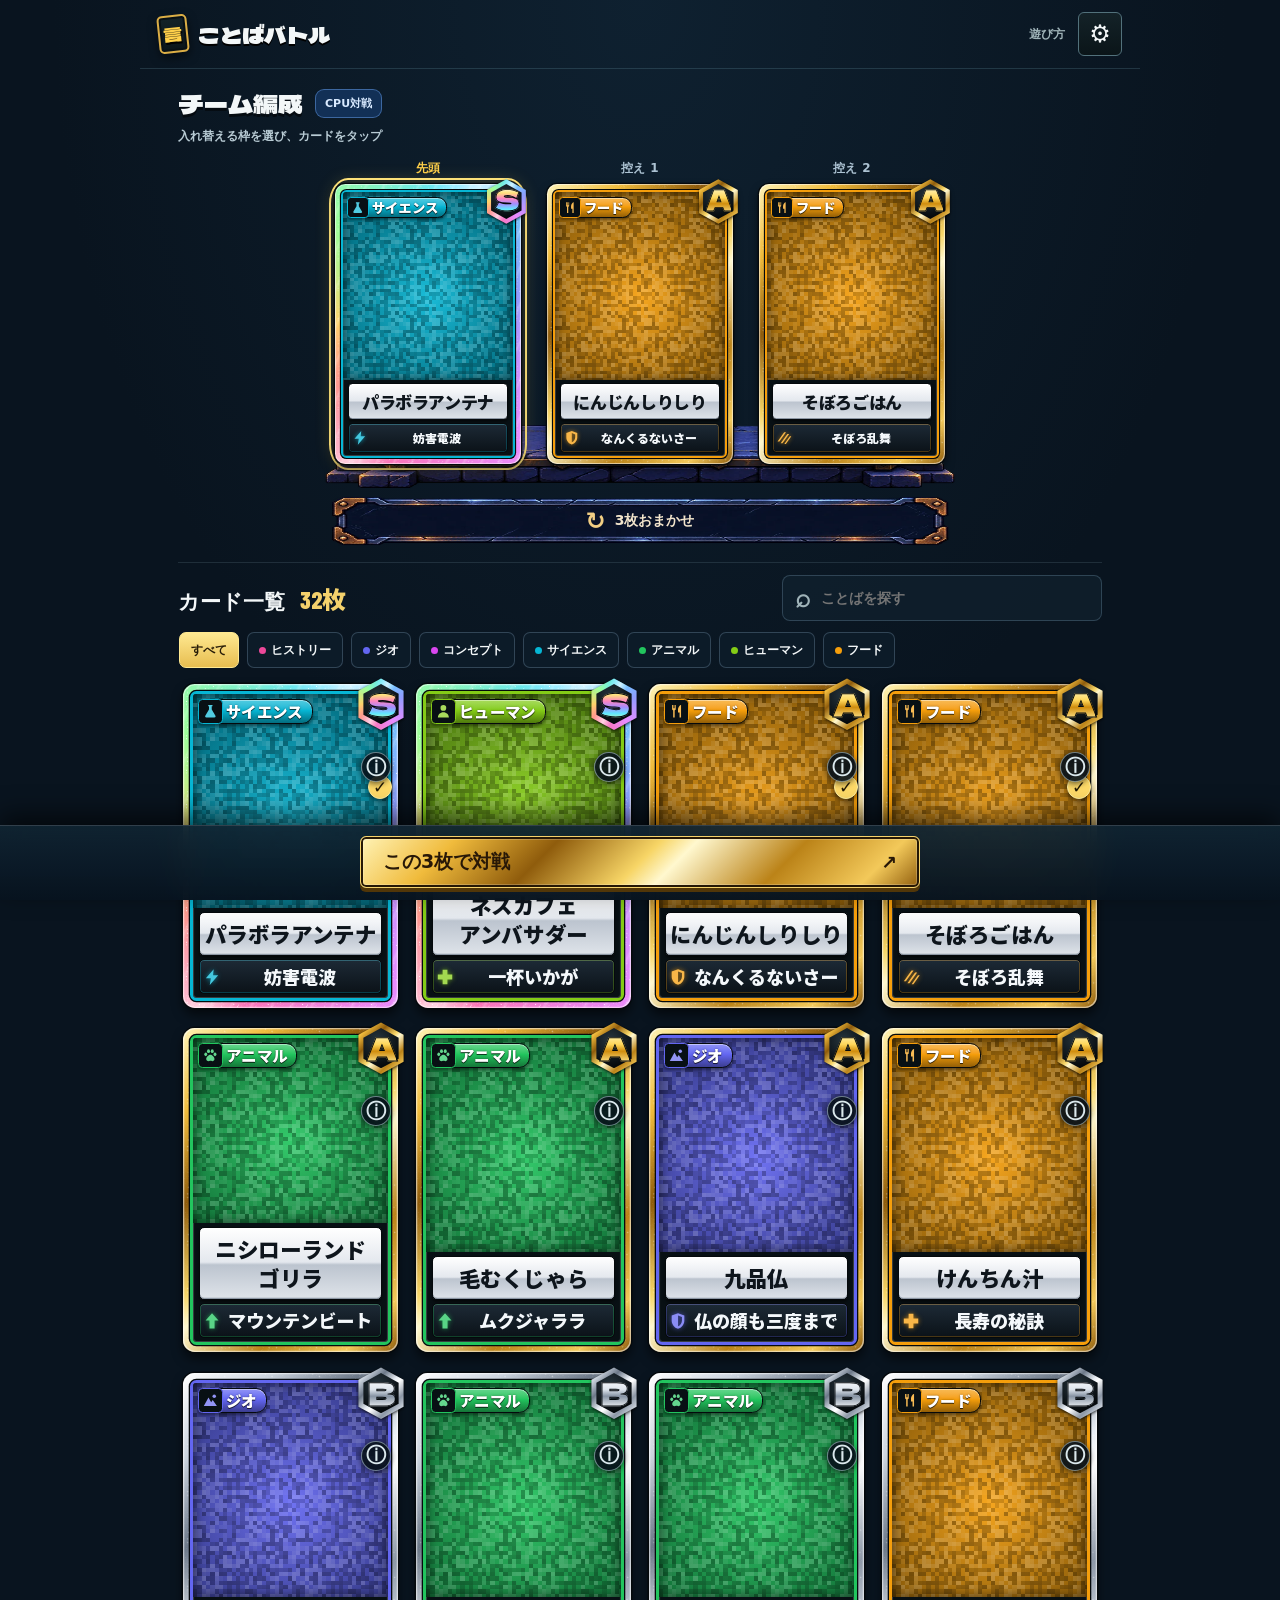
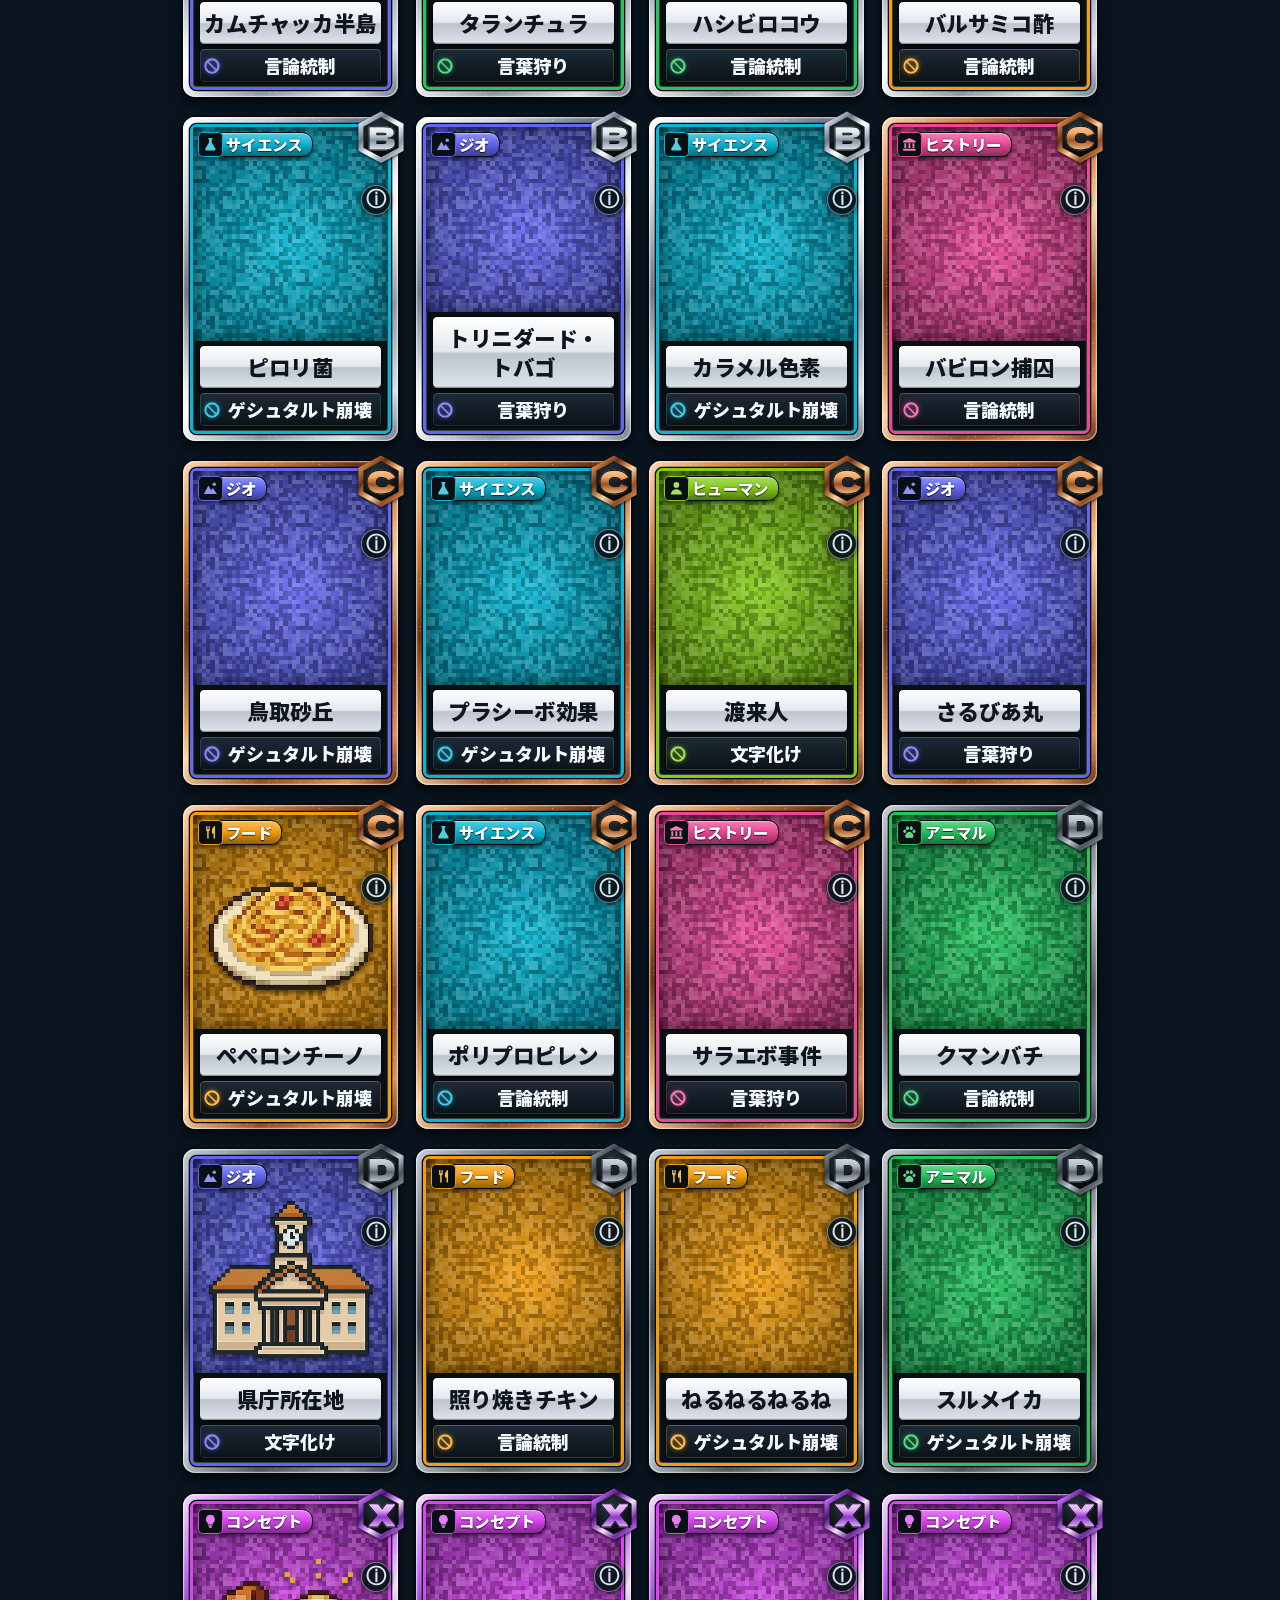
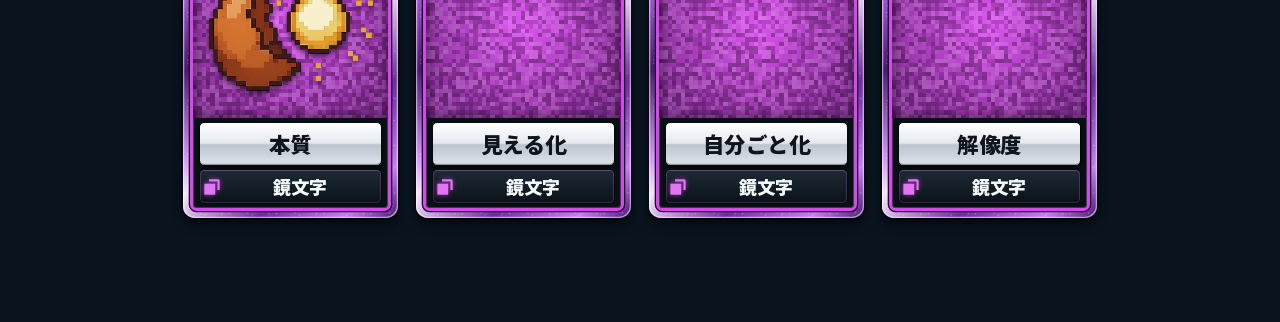
==== commit 57ca2873: "preview: enlarge cards and prevent name and skill plate clipping" ====
--- a/kotobattle-next.html
+++ b/kotobattle-next.html
@@ -9,9 +9,9 @@
   <link rel="preload" as="image" href="battle-ui/assets/img/moon-arena-preview.webp" fetchpriority="high" onload="this.dataset.loaded='true'" onerror="this.dataset.failed='true'">
   <title>ことばバトル — WORD DUEL</title>
   <style>.boot-loading{position:fixed;inset:0;z-index:100;background:#091522;color:#f2e5be;display:grid;place-content:center;justify-items:center;gap:20px;font-family:system-ui,sans-serif;text-align:center;padding:24px}.boot-loading[hidden]{display:none}.boot-loading strong{font-size:25px}.boot-loading p{font-size:13px}.boot-spinner{width:38px;height:38px;border:3px solid #40516a;border-top-color:#f5cf72;border-radius:50%;animation:boot-spin 1s linear infinite}.boot-loading button{padding:14px 24px;background:#e9c46b;border:0;border-radius:5px;font-weight:bold}@keyframes boot-spin{to{transform:rotate(360deg)}}@media(prefers-reduced-motion:reduce){.boot-spinner{animation:none}}</style>
-  <link rel="stylesheet" href="battle-ui/styles/game.css?v=20261007-packed-mobile" data-game-style media="print" fetchpriority="high" onload="this.dataset.loaded='true'">
-  <noscript><link rel="stylesheet" href="battle-ui/styles/game.css?v=20261007-packed-mobile"></noscript>
-  <script defer src="battle-ui/game.js?v=20261007-packed-mobile"></script>
+  <link rel="stylesheet" href="battle-ui/styles/game.css?v=20261007-card-labels" data-game-style media="print" fetchpriority="high" onload="this.dataset.loaded='true'">
+  <noscript><link rel="stylesheet" href="battle-ui/styles/game.css?v=20261007-card-labels"></noscript>
+  <script defer src="battle-ui/game.js?v=20261007-card-labels"></script>
 </head>
 <body>
 <div id="bootLoading" class="boot-loading" role="status"><span class="boot-spinner" aria-hidden="true"></span><strong>ことばバトル</strong><p id="bootStatus">カードを準備中…</p><button id="bootRetry" type="button" hidden>もう一度読み込む</button></div>
--- a/battle-ui/styles/game.css
+++ b/battle-ui/styles/game.css
@@ -1,6 +1,6 @@
 @charset "UTF-8";
 @font-face{font-family:"KB Dela";src:url(../assets/fonts/DelaGothicOne-subset.woff2) format("woff2");font-weight:400;font-display:swap} @font-face{font-family:"KB Noto";src:url(../assets/fonts/NotoSansJP-700-subset.woff2) format("woff2");font-weight:700;font-display:swap} @font-face{font-family:"KB Noto";src:url(../assets/fonts/NotoSansJP-900-subset.woff2) format("woff2");font-weight:900;font-display:swap} @font-face{font-family:"KB Barlow";src:url(../assets/fonts/BarlowCondensed-800-subset.woff2) format("woff2");font-weight:800;font-display:swap} :root{ --font-title:"KB Dela","Dela Gothic One","Hiragino Sans","Yu Gothic UI","Meiryo",sans-serif; --font-ui:system-ui,-apple-system,"Hiragino Sans","Hiragino Kaku Gothic ProN","Yu Gothic UI","Meiryo",sans-serif; --font-num:"KB Barlow","Barlow Condensed","Arial Narrow","KB Noto",sans-serif; --ink:#081014;--arena:#0b171b;--text:#f3f7f8;--muted:#9fb3b8;--line:#7fb6c233; --panel:linear-gradient(180deg,#152329f2,#0b1519f2); --panel-edge:#3f5e66;--panel-hi:#9cc6cf40; --gold:#ffd04a;--gold-deep:#b77a08; --you:#2f7cf6;--cpu:#e5322d; --hp-you:linear-gradient(180deg,#8cff9e,#22d154 45%,#119338); --hp-cpu:linear-gradient(180deg,#ff9b85,#f0442c 45%,#a8180f); --hp-high:linear-gradient(180deg,#a5ffae,#35d35b 45%,#13953c); --hp-mid:linear-gradient(180deg,#fff5a8,#ffd033 45%,#c78b05); --hp-low:linear-gradient(180deg,#ffb39e,#f24b36 45%,#bd201f); --hp-ghost:#ffe08a; --atk:linear-gradient(90deg,#b5160f,#ff4a32);--def:linear-gradient(90deg,#1650c8,#3aa0ff);--eva:linear-gradient(90deg,#0f8a3a,#2fe36a); --atk-ico:#ff4a3a;--def-ico:#3c9bff;--eva-ico:#2fe36a; --buff:#5ff08a;--guard:#7cc4ff;--debuff:#c69bff; --metal-gold:linear-gradient(135deg,#fff4b8 0%,#f0bb3c 16%,#8f5c0c 33%,#f7d566 50%,#fff8cf 56%,#bb8318 74%,#f3c95a 90%,#8f5c0c 100%); --metal-silver:linear-gradient(135deg,#ffffff 0%,#ccd4de 16%,#6c7888 33%,#e8edf3 50%,#ffffff 56%,#8c97a6 74%,#dce2ea 90%,#6c7888 100%); --metal-bronze:linear-gradient(135deg,#ffd9b4 0%,#d0803f 16%,#6b3112 33%,#e7a467 50%,#ffd6a8 56%,#934c21 74%,#dc9158 90%,#6b3112 100%); --metal-iron:linear-gradient(135deg,#c9d0d8 0%,#76808c 16%,#363c44 33%,#949eaa 50%,#c2cad3 56%,#4e555e 74%,#87909b 90%,#363c44 100%); --metal-violet:linear-gradient(135deg,#f5dcff 0%,#bc66f0 16%,#4a1576 33%,#d996ff 50%,#f8e3ff 56%,#6d2aa1 74%,#c77df5 90%,#4a1576 100%); --metal-rainbow:linear-gradient(115deg,#ffffff00 30%,#ffffffb0 46%,#ffffff00 58%),conic-gradient(from 200deg at 40% 45%,#ff6fa5,#ffd36b,#9dff9a,#5fe3ff,#8f9dff,#e88bff,#ff6fa5); --text-gold:linear-gradient(180deg,#fff7c6 0%,#ffd75a 40%,#d08d0e 62%,#ffe58c 100%); --text-silver:linear-gradient(180deg,#ffffff 0%,#dfe6ee 40%,#8693a3 62%,#f2f5f8 100%); --text-bronze:linear-gradient(180deg,#ffe2c4 0%,#f0a565 40%,#9b5121 62%,#ffcf9c 100%); --text-iron:linear-gradient(180deg,#eef1f4 0%,#b4bcc6 40%,#5d6670 62%,#d2d8de 100%); --text-violet:linear-gradient(180deg,#fbeaff 0%,#e3a6ff 40%,#8b37c4 62%,#f1c9ff 100%); --text-rainbow:linear-gradient(180deg,#fff 0%,#ffe27a 22%,#ff86c0 42%,#a58cff 62%,#62e6ff 82%,#b6ffb0 100%); --fx-speed:1;--ease-out:cubic-bezier(.2,.8,.2,1);--ease-snap:cubic-bezier(.3,1.4,.5,1); color-scheme:dark; } body.speed-fast{--fx-speed:.5} *,*:before,*:after{box-sizing:border-box} body{margin:0;background:var(--arena);color:var(--text);font-family:var(--font-ui)} button,input,select{font:inherit} button{-webkit-tap-highlight-color:transparent} [hidden]{display:none!important} .svg-defs{position:absolute;width:0;height:0;overflow:hidden}
 body{min-width:320px;font-weight:700}button,a,input,select{touch-action:manipulation}button{color:inherit;cursor:pointer}button:disabled{cursor:default}button:focus-visible,a:focus-visible,input:focus-visible,select:focus-visible{outline:3px solid var(--gold);outline-offset:3px}a{color:inherit;text-decoration:none}h1,h2,h3,p{margin:0} .ambient{position:fixed;inset:0;z-index:-1;background:linear-gradient(#061015b3,#061015e8),var(--asset-arena-wide,url(../assets/img/arena-wide.webp)) center/cover} .masthead{max-width:1200px;margin:auto;padding:20px 24px;display:flex;align-items:center;justify-content:space-between;border-bottom:1px solid var(--line);gap:12px}.masthead nav{display:flex;gap:12px;align-items:center} .brand{display:flex;align-items:center;gap:12px;font:400 20px/1.3 var(--font-title)}.brand small{display:block;font:700 10px/1.8 var(--font-ui);letter-spacing:.14em;color:var(--muted)}.brand-mark{display:grid;place-items:center;width:42px;height:50px;border:2px solid #dcae45;border-radius:5px;transform:rotate(-6deg);color:var(--gold);background:var(--panel);box-shadow:inset 0 0 0 2px #081014,0 4px 10px #0008} .icon-button,.text-button,.subtle-button{min-height:44px;border:1px solid #52717b;background:var(--panel);border-radius:6px;padding:8px 14px;font-size:13px;display:inline-flex;align-items:center;justify-content:center;gap:8px}.text-button{border-color:transparent;background:transparent;color:var(--muted)}.icon-button{width:44px;padding:0;font:700 24px/1 var(--font-ui)}.subtle-button:hover,.icon-button:hover{border-color:var(--gold)} .primary-button{min-height:50px;padding:12px 22px;background:var(--metal-gold);color:#281807;border:1px solid #f5d26b;box-shadow:inset 0 0 0 2px #261805,inset 0 0 0 3px #fff3,0 4px 0 #513608;border-radius:6px;font-weight:900;font-size:16px;display:flex;align-items:center;justify-content:space-between;gap:20px}.primary-button:active{transform:translateY(2px);box-shadow:inset 0 0 0 2px #261805,0 2px 0 #513608} .setup-screen{max-width:1160px;margin:auto;padding:30px 24px 160px}.intro{display:flex;align-items:center;justify-content:space-between;gap:16px;margin-bottom:24px}.intro h1{font:400 32px/1.4 var(--font-title);text-shadow:0 3px #0008}.intro-copy{margin-top:8px;color:var(--muted);font-size:13px}.arcade-rule{display:grid;gap:5px;text-align:right;font-size:14px;color:var(--gold)}.arcade-rule span{color:var(--muted);font-size:12px} .team-panel{background:var(--panel);border:1px solid #4b636c;border-radius:10px;padding:16px;margin-bottom:30px;box-shadow:inset 0 1px #b7dbe422,0 8px 20px #0005}.section-label{display:flex;justify-content:space-between;align-items:center;gap:12px;margin-bottom:14px}.section-label h2{font-size:16px}.section-label>span{font-size:11px;color:var(--muted)} .team-slots{display:grid;grid-template-columns:repeat(3,minmax(0,1fr));gap:12px}.team-slot{position:relative;min-width:0;min-height:100px;padding:12px;border:1px solid #36515c;border-radius:6px;background:linear-gradient(120deg,#17313c,#081216);display:flex;align-items:center;gap:10px;text-align:left}.team-slot.selected{border-color:var(--gold);box-shadow:inset 0 0 0 1px #ffd04a66,0 0 16px #ffd04a16}.team-slot img{width:76px;height:76px;object-fit:contain;filter:drop-shadow(0 4px 4px #000a)}.team-slot b{display:block;font-size:14px;overflow-wrap:anywhere}.team-slot small{display:block;color:var(--muted);font-size:11px;margin-top:5px}.slot-no{position:absolute;top:5px;left:7px;font:800 15px var(--font-num);color:var(--gold)} .team-tools{display:flex;gap:8px;margin-top:12px;flex-wrap:wrap}.team-tools .subtle-button{font-size:12px;min-height:40px}.collection-heading{display:flex;align-items:center;justify-content:space-between;gap:16px;margin-bottom:14px}.eyebrow{font-size:11px;line-height:1.4;letter-spacing:.12em;color:var(--muted)}.collection-heading h2{font-size:20px;margin-top:5px}.collection-heading h2 span{color:var(--gold);font:800 24px var(--font-num);margin-left:8px} .search-box{display:flex;align-items:center;gap:8px;background:#050d11;border:1px solid #49636b;border-radius:6px;padding:0 12px;width:260px}.search-box>span{font-size:26px;color:var(--muted)}.search-box input{width:100%;height:44px;min-width:0;border:0;background:none;color:var(--text);font-size:13px} .filters{display:flex;gap:7px;overflow:auto;padding:3px 2px 14px;scrollbar-width:thin}.filter{display:inline-flex;align-items:center;gap:5px;min-height:40px;padding:7px 12px;white-space:nowrap;border:1px solid #3d535a;border-radius:5px;background:#0c181e;font-size:12px}.filter.active{border-color:var(--card-color);background:color-mix(in srgb,var(--card-color) 14%,#0c181e)}.filter-dot{width:7px;height:7px;border-radius:50%;background:var(--card-color)} .word-grid{display:grid;grid-template-columns:repeat(5,minmax(0,1fr));gap:24px 20px;padding-top:6px}.word-entry{display:block;min-width:0;padding:0;background:transparent;border:0;text-align:left;position:relative;transition:transform 150ms ease}.word-entry:hover{transform:translateY(-4px)}.word-entry .kcard{width:100%}.word-entry.in-team:after{content:'編成中';position:absolute;left:8px;top:38px;font-size:10px;background:#061113eb;color:var(--gold);padding:4px 7px;border:1px solid var(--gold);border-radius:4px} .entry-footer{display:flex;justify-content:space-between;gap:5px;margin:7px 2px 0;color:var(--muted);font-size:10px}.entry-footer span:first-child{overflow:hidden;white-space:nowrap;text-overflow:ellipsis}.card-stats{display:grid;gap:4px;margin:10px 2px 0;padding:9px 8px;background:#081318d9;border:1px solid #35505b;border-radius:5px}.card-stat{display:grid;grid-template-columns:26px minmax(0,1fr) 30px;gap:6px;align-items:center;font-size:10px;line-height:1.2}.card-stat b{text-align:right;font:800 15px/1 var(--font-num)}.stat-track{height:5px;background:#02080b;overflow:hidden;border-radius:2px}.stat-track i{display:block;height:100%;background:var(--hp-you)}.stat-atk .stat-track i{background:var(--atk)}.stat-def .stat-track i{background:var(--def)}.stat-eva .stat-track i{background:var(--eva)}.empty-search{text-align:center;padding:40px;color:var(--muted)} .setup-dock{position:fixed;bottom:0;left:0;right:0;z-index:5;display:flex;justify-content:center;gap:60px;align-items:center;padding:14px 24px max(14px,env(safe-area-inset-bottom));background:linear-gradient(#16272ff2,#081014fa);border-top:1px solid #5e7984;box-shadow:0 -10px 26px #0009;backdrop-filter:blur(12px)}.setup-dock>.primary-button{width:300px} .panel-dialog{position:fixed;padding:20px;width:min(540px,calc(100% - 24px));max-height:calc(100dvh - 32px);overflow:auto;border:1px solid #8babb4;border-radius:10px;background:linear-gradient(140deg,#1e343e,#081318 70%);box-shadow:inset 0 0 0 3px #071015,0 24px 80px #000c;color:var(--text);overscroll-behavior:contain}.panel-dialog::backdrop{background:#02080ccd;backdrop-filter:blur(4px)}.dialog-head{display:flex;justify-content:space-between;align-items:center;margin-bottom:16px;min-height:44px}.panel-dialog h2{font-size:22px;line-height:1.45}.panel-dialog h3{font-size:16px}.panel-copy{font-size:13px;color:#bdced5;line-height:1.9;margin:12px 0}.panel-copy p{margin:16px 0}.panel-copy strong{color:var(--text)} .detail-top{display:grid;grid-template-columns:150px minmax(0,1fr);gap:22px;align-items:center}.detail-top .kcard{width:100%}.detail-top p{font-size:12px;color:var(--muted);margin-top:10px}.detail-stats{display:grid;grid-template-columns:repeat(4,minmax(0,1fr));gap:8px;margin:20px 0}.detail-stat{background:#030b0f;border:1px solid #3d5862;border-radius:5px;text-align:center;padding:10px 4px}.detail-stat small{display:block;font-size:11px;color:var(--muted)}.detail-stat b{font:800 30px var(--font-num)}.skill-description{padding:16px;border-left:3px solid var(--gold);background:#03101599;font-size:13px;line-height:1.9}.skill-description h3{color:var(--gold);margin-bottom:6px}.dialog-actions{display:flex;gap:12px;margin-top:20px;flex-wrap:wrap}.dialog-actions .primary-button{flex:1} .setting-row{display:flex;align-items:center;justify-content:space-between;gap:16px;font-size:13px;margin-top:18px;min-height:44px}.setting-row select{max-width:68%;min-height:44px;padding:8px;border:1px solid #5d7b85;background:#09151b;color:var(--text);border-radius:5px;font-size:12px}.setting-row input[type=range]{width:55%;height:32px;accent-color:var(--gold)}.setting-row input[type=checkbox]{width:24px;height:24px;accent-color:var(--gold)} .switch-choice{display:flex;align-items:center;gap:14px;width:100%;min-height:88px;margin-top:12px;padding:12px;border:1px solid #4a6873;border-radius:6px;background:var(--panel);text-align:left}.switch-choice:hover{border-color:var(--gold)}.switch-choice img{width:70px;height:70px;object-fit:contain}.switch-choice b{display:block;font-size:15px}.switch-choice small{display:block;font-size:11px;line-height:1.7;color:var(--muted);margin-top:5px}.order-row{display:flex;align-items:center;gap:8px;margin-top:12px}.order-row>span{flex:1;font-size:14px}.history-list{padding-left:20px;font-size:12px;line-height:1.8;color:#cedbe0}.history-list li{margin-bottom:10px} .result-screen{max-width:780px;margin:0 auto;padding:48px 24px;text-align:center}.result-screen h1{font:800 clamp(50px,12vw,90px)/1.2 var(--font-num);color:var(--gold);text-shadow:0 4px #281807,0 0 30px #ffd04a22;margin:12px 0}#resultCopy{font-size:13px;color:var(--muted);line-height:1.7}.result-cards{display:grid;grid-template-columns:repeat(3,minmax(0,1fr));gap:20px;margin:40px 0}.result-cards .kcard{width:100%}.result-hp{font:800 18px/1.5 var(--font-num);margin-top:12px}.result-actions{display:flex;flex-wrap:wrap;justify-content:center;gap:12px}.result-actions .primary-button{justify-content:center}.toast{position:fixed;bottom:140px;left:50%;transform:translateX(-50%);z-index:30;max-width:calc(100% - 28px);width:max-content;padding:12px 20px;border:1px solid var(--gold);border-radius:6px;background:#0a171cf5;color:var(--text);font-size:13px;box-shadow:0 6px 24px #000b} @media(max-width:900px){.word-grid{grid-template-columns:repeat(4,minmax(0,1fr))}.team-slot img{width:54px}.team-slot b{font-size:12px}.setup-dock{gap:24px}} @media(max-width:620px){ .masthead{padding:12px 16px}.brand{font-size:15px;gap:8px}.brand-mark{width:32px;height:40px}.brand small{font-size:9px}.masthead nav{gap:4px}.text-button{padding:8px;font-size:12px}.setup-screen{padding:22px 14px 164px}.intro h1{font-size:26px}.arcade-rule{display:none}.intro-copy{font-size:12px} .team-panel{padding:12px}.section-label h2{font-size:14px}.section-label>span{font-size:10px}.team-slots{gap:6px}.team-slot{flex-direction:column;gap:3px;padding:18px 5px 8px;text-align:center;min-height:132px}.team-slot img{width:60px;height:50px}.team-slot b{font-size:10px}.team-slot small{font-size:9px;margin-top:4px}.team-tools{gap:5px}.team-tools .subtle-button{padding:6px 9px;min-height:44px;font-size:10px} .collection-heading{gap:10px}.collection-heading h2{font-size:17px}.search-box{width:150px}.search-box input{font-size:11px}.filters{gap:6px}.filter{padding:6px 10px}.word-grid{grid-template-columns:repeat(2,minmax(0,1fr));gap:24px 16px;padding:5px 4px}.setup-dock{flex-direction:column;gap:8px;padding:9px 14px max(12px,env(safe-area-inset-bottom))}.setup-dock>.primary-button{width:100%;max-width:450px;min-height:48px} .panel-dialog{padding:16px}.detail-top{grid-template-columns:130px minmax(0,1fr);gap:16px}.detail-top h2{font-size:19px}.detail-top p{font-size:11px}.detail-stats{gap:6px;margin:16px 0}.detail-stat b{font-size:26px}.dialog-actions{gap:8px}.dialog-actions .primary-button{font-size:14px;padding:10px 14px}.dialog-actions>.subtle-button{width:100%}.result-screen{padding:32px 14px}.result-cards{gap:12px;margin:30px 0}.result-hp{font-size:13px}.result-actions{flex-direction:column}.result-actions .primary-button{font-size:15px} } @media(prefers-reduced-motion:reduce){.word-entry{transition:none}.word-entry:hover{transform:none}}.motion-reduced .word-entry{transition:none} .match-teams{display:grid;grid-template-columns:repeat(2,minmax(0,1fr));gap:18px;margin-bottom:28px} .match-teams .team-panel{--team-accent:#71b8ff;margin:0;min-width:0;border-top:3px solid var(--team-accent)} .match-teams .team-panel[data-side="B"]{--team-accent:#ff9181} .team-panel[data-editing="true"]{box-shadow:inset 0 0 0 1px #b7dbe422,0 0 20px #122836} .team-panel .section-label h2{display:flex;align-items:center;gap:8px;font-size:15px} .team-panel .section-label>span{font-size:10px} .team-panel .team-slots{gap:8px} .team-panel .team-slot{display:flex;flex-direction:column;justify-content:start;text-align:center;min-height:150px;padding:18px 5px 8px;gap:5px;border-color:#42606d;background:linear-gradient(160deg,color-mix(in srgb,var(--type) 15%,#17313c),#081216)} .team-panel .team-slot.selected{border:2px solid var(--team-accent);padding:17px 4px 7px;box-shadow:0 0 12px color-mix(in srgb,var(--team-accent) 20%,transparent)} .slot-art{position:relative;display:block;width:76px;height:68px;flex:0 0 auto;overflow:hidden} .team-slot .slot-art img{width:100%;height:100%}.slot-copy{min-width:0;width:100%}.team-panel .team-slot b{font-size:12px;line-height:1.4}.team-panel .team-slot small{font-size:10px;line-height:1.3} .slot-copy small i{display:inline-block;width:6px;height:6px;border-radius:50%;margin-right:3px} .slot-edit{font-size:10px;line-height:14px;color:var(--team-accent);margin-top:auto;text-decoration:underline;text-underline-offset:3px} .team-tools{justify-content:space-between;gap:5px}.team-tools .subtle-button{padding:6px 10px;flex:1;min-height:40px;white-space:nowrap} .selection-target{width:fit-content;border-left:3px solid #71b8ff;background:#173248;padding:8px 12px;font-size:13px;margin-bottom:14px}.selection-target[data-side="B"]{border-color:#ff9181;background:#3d2223} .collection{scroll-margin-top:18px}.match-summary{display:flex;align-items:center;gap:22px;font-size:13px;color:#d7e6ec}.match-summary b{font:800 24px var(--font-num);color:var(--gold)} @media(max-width:760px){.match-teams{grid-template-columns:1fr;gap:12px}.team-panel .team-slot{min-height:118px;gap:3px}.slot-art{width:64px;height:45px}.team-panel .team-slot b{font-size:11px}.team-panel .team-slot small{font-size:9px}.team-panel .section-label{margin-bottom:9px}.match-teams .team-panel{padding:11px}.team-tools{margin-top:9px}.team-tools .subtle-button{min-height:36px;font-size:11px}.match-summary{font-size:12px;gap:20px}} @media(max-width:620px){.setup-screen{padding-bottom:132px}.setup-dock{gap:6px}.match-summary b{font-size:18px}} @keyframes result-arrive{from{opacity:0;transform:scale(1.3);filter:blur(5px)}to{opacity:1;transform:scale(1);filter:blur(0)}} .result-screen.screen-enter h1{animation:result-arrive 550ms cubic-bezier(.15,.85,.2,1)} body.motion-reduced .result-screen h1{animation:none} @media(prefers-reduced-motion:reduce){.result-screen h1{animation:none!important}} .setup-screen{max-width:1040px;padding-top:16px;padding-bottom:116px} .intro{margin-bottom:12px}.intro h1{font-size:24px;line-height:1.2}.intro-copy{margin-top:3px;font-size:12px} .cpu-note{display:flex;align-items:center;gap:8px;font-size:12px;color:#dce9ec;white-space:nowrap} .cpu-note .owner-tag{font-size:12px}.cpu-note b{font-weight:900} .setup-screen>.team-panel{position:sticky;top:0;z-index:6;margin:0 0 14px;padding:10px 12px 8px;border:1px solid #527c96;border-top:3px solid #71b8ff;background:#101e25f7;backdrop-filter:blur(16px)} .setup-screen .section-label{margin-bottom:8px}.setup-screen .section-label h2{display:flex;align-items:center;gap:8px;font-size:15px} .setup-screen .section-label .subtle-button{min-height:34px;padding:5px 10px;white-space:nowrap;font-size:11px} .setup-screen .team-slots{gap:8px}.setup-screen .team-slot{height:94px;min-height:0;display:flex;flex-direction:row;gap:6px;padding:14px 8px 6px;background:linear-gradient(140deg,color-mix(in srgb,var(--type) 20%,#0e2028),#071014);border:2px solid #385565;text-align:left} .setup-screen .team-slot.selected{padding:14px 8px 6px;border-color:#ffd96f;box-shadow:0 0 0 2px #ffd96f44,0 0 18px #ffd04a38} .setup-screen .slot-no{top:3px;left:6px;font-size:10px;line-height:1.1;letter-spacing:.02em} .setup-screen .slot-art{width:66px;height:56px;flex:0 0 auto}.setup-screen .slot-art img{width:100%;height:100%} .setup-screen .slot-copy{min-width:0}.setup-screen .slot-copy b{font-size:12px;line-height:1.25;overflow-wrap:anywhere}.setup-screen .slot-copy small{margin-top:4px;font-size:10px;line-height:1.2} .team-help{margin-top:7px;font-size:11px;color:#d2e4e8;text-align:center} .selection-target{margin-bottom:8px;padding:7px 10px;font-size:12px}.collection{scroll-margin-top:190px} .collection-heading{margin-bottom:8px}.collection-heading h2{font-size:18px}.collection-heading h2 span{font-size:20px} .filters{padding-bottom:8px}.filter{min-height:34px;padding:5px 9px;font-size:11px} .word-grid{grid-template-columns:repeat(5,minmax(0,1fr));gap:16px 12px;padding:2px} .word-entry{text-align:center}.word-entry:hover{transform:none}.word-entry.in-team:after{content:none} .word-pick{display:block;position:relative;width:100%;padding:0;border:0;background:none;color:inherit;text-align:left} .word-pick:focus-visible,.word-more:focus-visible{outline:3px solid var(--gold);outline-offset:2px} .word-pick .kcard{width:100%}.word-pick:active{transform:scale(.96)} .chosen-badge{position:absolute;z-index:4;left:1px;top:2px;padding:2px 4px;border:1px solid #c6e8ff;border-radius:3px;background:#145fa5;color:#fff;font-size:9px;line-height:1.1;white-space:nowrap} .word-entry .entry-footer{display:grid;grid-template-columns:minmax(0,1fr) auto;align-items:start;gap:3px;margin:4px 0 0;color:#e6f0f3;font-size:10px;line-height:1.25;text-align:left} .word-entry .entry-footer span:first-child{white-space:normal;overflow-wrap:anywhere;display:-webkit-box;-webkit-box-orient:vertical;-webkit-line-clamp:2;overflow:hidden;min-height:25px} .word-more{min-width:32px;min-height:26px;padding:2px 3px;border:1px solid #68848f;border-radius:4px;background:#0c202a;color:#dbe9ed;font-size:10px} .setup-dock{gap:16px;padding:8px 16px max(8px,env(safe-area-inset-bottom))}.setup-dock>.primary-button{width:260px;min-height:46px} @media(max-width:620px){ .setup-screen{padding:10px 10px 98px}.intro{align-items:flex-start;gap:7px}.intro h1{font-size:21px}.intro-copy{font-size:11px}.cpu-note{align-items:flex-end;flex-direction:column;gap:3px;font-size:9px}.cpu-note .owner-tag{font-size:10px;padding:3px 6px} .setup-screen>.team-panel{padding:8px 8px 6px;margin-bottom:10px}.setup-screen .section-label{margin-bottom:7px}.setup-screen .section-label h2{font-size:13px}.setup-screen .section-label .subtle-button{min-height:32px;padding:4px 7px;font-size:10px} .setup-screen .team-slots{gap:5px}.setup-screen .team-slot{height:108px;min-height:0;flex-direction:column;align-items:center;gap:1px;padding:16px 3px 3px;text-align:center} .setup-screen .team-slot.selected{padding:16px 3px 3px}.setup-screen .slot-art{width:72px;height:49px}.setup-screen .slot-copy b{font-size:10px;line-height:1.15;display:-webkit-box;-webkit-box-orient:vertical;-webkit-line-clamp:2;overflow:hidden}.setup-screen .slot-copy small{font-size:8px;margin-top:2px} .team-help{font-size:10px;margin-top:5px}.collection{scroll-margin-top:166px}.collection-heading{gap:8px}.collection-heading h2{font-size:16px}.search-box{width:135px}.search-box input{font-size:11px}.filter{min-height:30px;padding:4px 7px;font-size:10px} .word-grid{grid-template-columns:repeat(4,minmax(0,1fr));gap:12px 6px;padding:2px}.word-entry .entry-footer{font-size:9px}.word-more{min-width:29px;font-size:9px} .setup-dock{flex-direction:row;padding:7px 10px max(9px,env(safe-area-inset-bottom))}.setup-dock .match-summary{display:none}.setup-dock>.primary-button{width:100%;max-width:420px;min-height:46px} } @media(max-width:350px){.word-grid{grid-template-columns:repeat(3,minmax(0,1fr))}.cpu-note b{display:none}}
-[data-rank="S"]{--metal:var(--metal-rainbow);--metal-text:var(--text-rainbow);--metal-edge:#e9f6ff;--metal-glow:#9fe7ff66} [data-rank="A"]{--metal:var(--metal-gold);--metal-text:var(--text-gold);--metal-edge:#ffe9a3;--metal-glow:#ffcf4a40} [data-rank="B"]{--metal:var(--metal-silver);--metal-text:var(--text-silver);--metal-edge:#f4f7fb;--metal-glow:#dfe9f530} [data-rank="C"]{--metal:var(--metal-bronze);--metal-text:var(--text-bronze);--metal-edge:#ffcfa1;--metal-glow:#e0915030} [data-rank="D"]{--metal:var(--metal-iron);--metal-text:var(--text-iron);--metal-edge:#c7ced6;--metal-glow:#00000000} [data-rank="X"]{--metal:var(--metal-violet);--metal-text:var(--text-violet);--metal-edge:#f0c8ff;--metal-glow:#c070ff40} .ico{width:1em;height:1em;fill:currentColor;flex:0 0 auto;display:inline-block;vertical-align:-.14em} .kcard{position:relative;container-type:inline-size;width:100%;aspect-ratio:63/95;isolation:isolate;font-family:"KB Noto",var(--font-ui);font-weight:900;color:var(--text);user-select:none;-webkit-user-select:none} .kcard-frame{position:absolute;inset:0;border-radius:5.5cqw;padding:3.4cqw;background:var(--metal); box-shadow:0 0 0 .7cqw #05090c,inset 0 0 0 .6cqw #ffffff88,inset 0 -1.2cqw 1.2cqw #0000004d,0 4cqw 7cqw #000000a6,0 0 7cqw var(--metal-glow)} .kcard-frame:before{content:"";position:absolute;inset:0;border-radius:inherit;background:var(--asset-sparkle,url(../assets/img/sparkle.png)) 0 0/22cqw;mix-blend-mode:screen;opacity:.55;pointer-events:none} .kcard[data-rank="S"] .kcard-frame:before{opacity:1;background:var(--asset-sparkle,url(../assets/img/sparkle.png)) 0 0/16cqw,repeating-linear-gradient(115deg,#ffffff00 0 6cqw,#ffffff38 7cqw,#ffffff00 8.5cqw)} .kcard[data-rank="D"] .kcard-frame:before{opacity:.3} .kcard-body{position:relative;height:100%;border-radius:3cqw;background:#081014;border:1.5cqw solid var(--type); box-shadow:0 0 0 .6cqw #05090c,inset 0 0 0 .5cqw #ffffff30;display:flex;flex-direction:column;gap:1.6cqw;padding:0 0 1.8cqw;overflow:hidden} .kcard-art,.mini-art{position:relative;overflow:hidden; background:var(--asset-mosaic,url(../assets/img/mosaic.png)) 0 0/48cqw,radial-gradient(ellipse 75% 70% at 50% 56%,color-mix(in srgb,var(--type) 92%,#fff 8%),color-mix(in srgb,var(--type) 62%,#02090c) 78%); image-rendering:pixelated} .kcard-art{flex:1 1 auto;min-height:0} .kcard-art:after{content:"";position:absolute;inset:0;box-shadow:inset 0 0 6cqw #000000a0;pointer-events:none} .art-pic{position:absolute;inset:0;display:block} .art-pic img{position:absolute;inset:0;width:100%;height:100%;object-fit:contain;image-rendering:pixelated; transform:translate(var(--art-x,0),var(--art-y,0)) scale(var(--art-scale,1)); -webkit-mask-image:linear-gradient(90deg,#0000,#000 3%,#000 97%,#0000),linear-gradient(#0000,#000 3%,#000 97%,#0000);-webkit-mask-composite:source-in; mask-image:linear-gradient(90deg,#0000,#000 3%,#000 97%,#0000),linear-gradient(#0000,#000 3%,#000 97%,#0000);mask-composite:intersect; filter:drop-shadow(0 1.6cqw 1.2cqw #0008)} .kcard-art .art-pic{inset:14cqw 3cqw 1cqw} .art-fallback{position:absolute;inset:0;display:grid;place-items:center;font:400 30cqw/1 var(--font-title);color:#fff;text-shadow:0 1cqw 0 #0008} .kcard-type{position:absolute;left:2.4cqw;top:2.4cqw;z-index:2;display:flex;align-items:center;gap:1.6cqw;height:11.5cqw;padding:0 4.2cqw 0 0; background:linear-gradient(180deg,color-mix(in srgb,var(--type) 70%,#fff 30%),var(--type) 45%,color-mix(in srgb,var(--type) 60%,#000)); border:.7cqw solid #05090c;border-radius:2cqw 5cqw 5cqw 2cqw;box-shadow:inset 0 .5cqw 0 #ffffff70,0 1cqw 1.6cqw #0007; font-weight:900;font-size:7.2cqw;line-height:1;color:#fff;text-shadow:0 .5cqw 0 #000a,0 0 1cqw #0006;letter-spacing:.02em} .kcard-type .ico{width:11.5cqw;height:11.5cqw;padding:1.8cqw;margin:-.7cqw 0 -.7cqw -.7cqw;background:#081014;border:.7cqw solid var(--type);border-radius:2cqw;color:color-mix(in srgb,var(--type) 70%,#fff)} .kcard-name{margin:0 2.6cqw;padding:1.8cqw 2.6cqw;min-height:13cqw;display:grid;place-items:center;text-align:center; background:linear-gradient(180deg,#ffffff,#e4e8ee 48%,#bcc4cf 52%,#dfe4ea);border:.8cqw solid #05090c;border-radius:2.4cqw; box-shadow:inset 0 .5cqw 0 #fff,inset 0 -.6cqw 0 #8d97a4,0 1cqw 1.4cqw #0008} .kcard-name b{color:#0e151c;font-weight:900;font-size:min(9.1cqw,17px);line-height:1.12;letter-spacing:-.01em;word-break:keep-all;overflow-wrap:anywhere;word-break:auto-phrase;text-wrap:balance; display:-webkit-box;-webkit-box-orient:vertical;-webkit-line-clamp:2;overflow:hidden} .kcard-name .name-part{display:inline-block;white-space:nowrap} .kcard-move{margin:0 2.6cqw;height:12.5cqw;display:flex;align-items:center;gap:2.4cqw;padding:0 3cqw; background:linear-gradient(180deg,#1d2a36,#0b1218);border:.8cqw solid #05090c;border-radius:2.4cqw;box-shadow:inset 0 .5cqw 0 #ffffff1f,inset 0 0 0 .4cqw color-mix(in srgb,var(--type) 35%,transparent)} .kcard-move .ico{width:8.4cqw;height:8.4cqw;color:color-mix(in srgb,var(--type) 75%,#fff);filter:drop-shadow(0 0 1.2cqw color-mix(in srgb,var(--type) 70%,transparent))} .kcard-move b{flex:1;min-width:0;font-weight:900;font-size:min(7.6cqw,14px);line-height:1.1;white-space:nowrap;overflow:hidden;text-overflow:ellipsis;text-align:center;color:#f4f8fb} .rank-badge{position:absolute;display:grid;place-items:center;filter:drop-shadow(0 .9cqw .8cqw #000c)} .rank-badge:before,.rank-badge:after{content:"";position:absolute;inset:0;clip-path:polygon(50% 0,100% 24%,100% 76%,50% 100%,0 76%,0 24%)} .rank-badge:before{background:var(--metal)} .rank-badge:after{inset:11%;background:radial-gradient(circle at 40% 30%,#26343d,#05090c 75%)} .rank-badge span{position:relative;z-index:1;font-family:var(--font-title);line-height:1;background:var(--metal-text);-webkit-background-clip:text;background-clip:text;color:transparent;-webkit-text-stroke:.03em #05090c} .kcard-rank{top:-2.6cqw;right:-2.6cqw;width:21cqw;height:24cqw;z-index:3} .kcard-rank span{font-size:14.5cqw;margin-top:-.6cqw} .card-hit{display:block;width:100%;padding:0;border:0;background:none;color:inherit;cursor:pointer;border-radius:6%} .card-hit:focus-visible{outline:3px solid var(--gold);outline-offset:4px} .mini{position:relative;container-type:inline-size;width:var(--mini-w,58px);aspect-ratio:58/66;padding:0;border:0;background:none;color:inherit;cursor:pointer;flex:0 0 auto} .mini-frame{position:absolute;inset:0;border-radius:8cqw;padding:5cqw;background:var(--metal);box-shadow:0 0 0 1px #05090c,inset 0 0 0 1px #ffffff80,0 3px 6px #0009} .mini-art{position:absolute;inset:5cqw 5cqw 27cqw;border-radius:4cqw;border:1px solid #05090c;background-size:64cqw,auto} .mini-art .art-pic{inset:6cqw} .mini-type{position:absolute;left:5cqw;right:5cqw;bottom:5cqw;height:21cqw;display:flex;align-items:center;justify-content:center;gap:3cqw;padding:0 3cqw; background:linear-gradient(180deg,#1d2a36,#081014);border:1px solid #05090c;border-top:2px solid var(--type);border-radius:0 0 4cqw 4cqw; font-weight:900;font-size:clamp(8px,14cqw,11px);letter-spacing:-.08em;line-height:1;color:#fff;white-space:nowrap;overflow:visible} .mini-type .ico{width:15cqw;height:15cqw;color:color-mix(in srgb,var(--type) 75%,#fff)} .mini-rank{top:-5cqw;right:-6cqw;width:28cqw;height:32cqw;z-index:2} .mini-rank span{font-size:19cqw} .mini-hp{position:absolute;left:8cqw;right:8cqw;bottom:-9cqw;height:5px;border-radius:3px;background:#03080b;box-shadow:0 0 0 1px #2a3d44;overflow:hidden} .mini-hp i{display:block;height:100%;background:var(--hp-fill-color,var(--hp-high));transform-origin:left} [data-level="high"]{--hp-fill-color:var(--hp-high)} [data-level="mid"]{--hp-fill-color:var(--hp-mid)} [data-level="low"]{--hp-fill-color:var(--hp-low)} .mini[data-dead] .mini-frame,.mini[data-dead] .mini-rank{filter:grayscale(1) brightness(.45)} .mini-down{position:absolute;left:-4cqw;right:-4cqw;top:36%;z-index:3;padding:2px 0;text-align:center;font-weight:900;font-size:max(9px,15cqw);color:#fff;background:#b3121bdd;transform:rotate(-10deg);box-shadow:0 2px 4px #0008} .mini:focus-visible{outline:3px solid var(--gold);outline-offset:3px;border-radius:6px} .kcard-md .kcard-frame{box-shadow:0 0 0 .7cqw #05090c,inset 0 0 0 .6cqw #ffffff88,0 3cqw 5cqw #0009} @media (prefers-reduced-motion:no-preference){ .kcard[data-rank="S"] .kcard-frame:before{animation:foil 5s linear infinite} body.motion-reduced .kcard[data-rank="S"] .kcard-frame:before{animation:none} } @keyframes foil{from{background-position:0 0,0 0}to{background-position:16cqw 16cqw,60cqw 0}}
+[data-rank="S"]{--metal:var(--metal-rainbow);--metal-text:var(--text-rainbow);--metal-edge:#e9f6ff;--metal-glow:#9fe7ff66} [data-rank="A"]{--metal:var(--metal-gold);--metal-text:var(--text-gold);--metal-edge:#ffe9a3;--metal-glow:#ffcf4a40} [data-rank="B"]{--metal:var(--metal-silver);--metal-text:var(--text-silver);--metal-edge:#f4f7fb;--metal-glow:#dfe9f530} [data-rank="C"]{--metal:var(--metal-bronze);--metal-text:var(--text-bronze);--metal-edge:#ffcfa1;--metal-glow:#e0915030} [data-rank="D"]{--metal:var(--metal-iron);--metal-text:var(--text-iron);--metal-edge:#c7ced6;--metal-glow:#00000000} [data-rank="X"]{--metal:var(--metal-violet);--metal-text:var(--text-violet);--metal-edge:#f0c8ff;--metal-glow:#c070ff40} .ico{width:1em;height:1em;fill:currentColor;flex:0 0 auto;display:inline-block;vertical-align:-.14em} .kcard{position:relative;container-type:inline-size;width:100%;aspect-ratio:63/95;isolation:isolate;font-family:"KB Noto",var(--font-ui);font-weight:900;color:var(--text);user-select:none;-webkit-user-select:none} .kcard-frame{position:absolute;inset:0;border-radius:5.5cqw;padding:3.4cqw;background:var(--metal); box-shadow:0 0 0 .7cqw #05090c,inset 0 0 0 .6cqw #ffffff88,inset 0 -1.2cqw 1.2cqw #0000004d,0 4cqw 7cqw #000000a6,0 0 7cqw var(--metal-glow)} .kcard-frame:before{content:"";position:absolute;inset:0;border-radius:inherit;background:var(--asset-sparkle,url(../assets/img/sparkle.png)) 0 0/22cqw;mix-blend-mode:screen;opacity:.55;pointer-events:none} .kcard[data-rank="S"] .kcard-frame:before{opacity:1;background:var(--asset-sparkle,url(../assets/img/sparkle.png)) 0 0/16cqw,repeating-linear-gradient(115deg,#ffffff00 0 6cqw,#ffffff38 7cqw,#ffffff00 8.5cqw)} .kcard[data-rank="D"] .kcard-frame:before{opacity:.3} .kcard-body{position:relative;height:100%;border-radius:3cqw;background:#081014;border:1.5cqw solid var(--type); box-shadow:0 0 0 .6cqw #05090c,inset 0 0 0 .5cqw #ffffff30;display:flex;flex-direction:column;gap:1.6cqw;padding:0 0 1.8cqw;overflow:hidden} .kcard-art,.mini-art{position:relative;overflow:hidden; background:var(--asset-mosaic,url(../assets/img/mosaic.png)) 0 0/48cqw,radial-gradient(ellipse 75% 70% at 50% 56%,color-mix(in srgb,var(--type) 92%,#fff 8%),color-mix(in srgb,var(--type) 62%,#02090c) 78%); image-rendering:pixelated} .kcard-art{flex:1 1 auto;min-height:0} .kcard-art:after{content:"";position:absolute;inset:0;box-shadow:inset 0 0 6cqw #000000a0;pointer-events:none} .art-pic{position:absolute;inset:0;display:block} .art-pic img{position:absolute;inset:0;width:100%;height:100%;object-fit:contain;image-rendering:pixelated; transform:translate(var(--art-x,0),var(--art-y,0)) scale(var(--art-scale,1)); -webkit-mask-image:linear-gradient(90deg,#0000,#000 3%,#000 97%,#0000),linear-gradient(#0000,#000 3%,#000 97%,#0000);-webkit-mask-composite:source-in; mask-image:linear-gradient(90deg,#0000,#000 3%,#000 97%,#0000),linear-gradient(#0000,#000 3%,#000 97%,#0000);mask-composite:intersect; filter:drop-shadow(0 1.6cqw 1.2cqw #0008)} .kcard-art .art-pic{inset:14cqw 3cqw 1cqw} .art-fallback{position:absolute;inset:0;display:grid;place-items:center;font:400 30cqw/1 var(--font-title);color:#fff;text-shadow:0 1cqw 0 #0008} .kcard-type{position:absolute;left:2.4cqw;top:2.4cqw;z-index:2;display:flex;align-items:center;gap:1.6cqw;height:11.5cqw;padding:0 4.2cqw 0 0; background:linear-gradient(180deg,color-mix(in srgb,var(--type) 70%,#fff 30%),var(--type) 45%,color-mix(in srgb,var(--type) 60%,#000)); border:.7cqw solid #05090c;border-radius:2cqw 5cqw 5cqw 2cqw;box-shadow:inset 0 .5cqw 0 #ffffff70,0 1cqw 1.6cqw #0007; font-weight:900;font-size:7.2cqw;line-height:1;color:#fff;text-shadow:0 .5cqw 0 #000a,0 0 1cqw #0006;letter-spacing:.02em} .kcard-type .ico{width:11.5cqw;height:11.5cqw;padding:1.8cqw;margin:-.7cqw 0 -.7cqw -.7cqw;background:#081014;border:.7cqw solid var(--type);border-radius:2cqw;color:color-mix(in srgb,var(--type) 70%,#fff)} .kcard-name{margin:0 2.6cqw;padding:3cqw 1.5cqw;min-height:20cqw;flex:0 0 auto;display:grid;place-items:center;text-align:center; background:linear-gradient(180deg,#ffffff,#e4e8ee 48%,#bcc4cf 52%,#dfe4ea);border:.8cqw solid #05090c;border-radius:2.4cqw; box-shadow:inset 0 .5cqw 0 #fff,inset 0 -.6cqw 0 #8d97a4,0 1cqw 1.4cqw #0008} .kcard-name b{color:#0e151c;font-weight:900;font-size:10cqw;line-height:1.35;letter-spacing:-.02em;word-break:normal;overflow-wrap:anywhere;text-wrap:balance;display:block;overflow:visible} .kcard-name .name-part{display:inline-block;white-space:nowrap} .kcard-move{margin:0 2.6cqw;min-height:16cqw;flex:0 0 auto;display:flex;align-items:center;gap:1.5cqw;padding:2cqw 1.5cqw; background:linear-gradient(180deg,#1d2a36,#0b1218);border:.8cqw solid #05090c;border-radius:2.4cqw;box-shadow:inset 0 .5cqw 0 #ffffff1f,inset 0 0 0 .4cqw color-mix(in srgb,var(--type) 35%,transparent)} .kcard-move .ico{width:8.4cqw;height:8.4cqw;color:color-mix(in srgb,var(--type) 75%,#fff);filter:drop-shadow(0 0 1.2cqw color-mix(in srgb,var(--type) 70%,transparent))} .kcard-move b{flex:1;min-width:0;font-weight:900;font-size:8.4cqw;line-height:1.35;white-space:normal;overflow-wrap:anywhere;text-wrap:balance;overflow:visible;text-align:center;color:#f4f8fb} .rank-badge{position:absolute;display:grid;place-items:center;filter:drop-shadow(0 .9cqw .8cqw #000c)} .rank-badge:before,.rank-badge:after{content:"";position:absolute;inset:0;clip-path:polygon(50% 0,100% 24%,100% 76%,50% 100%,0 76%,0 24%)} .rank-badge:before{background:var(--metal)} .rank-badge:after{inset:11%;background:radial-gradient(circle at 40% 30%,#26343d,#05090c 75%)} .rank-badge span{position:relative;z-index:1;font-family:var(--font-title);line-height:1;background:var(--metal-text);-webkit-background-clip:text;background-clip:text;color:transparent;-webkit-text-stroke:.03em #05090c} .kcard-rank{top:-2.6cqw;right:-2.6cqw;width:21cqw;height:24cqw;z-index:3} .kcard-rank span{font-size:14.5cqw;margin-top:-.6cqw} .card-hit{display:block;width:100%;padding:0;border:0;background:none;color:inherit;cursor:pointer;border-radius:6%} .card-hit:focus-visible{outline:3px solid var(--gold);outline-offset:4px} .mini{position:relative;container-type:inline-size;width:var(--mini-w,58px);aspect-ratio:58/66;padding:0;border:0;background:none;color:inherit;cursor:pointer;flex:0 0 auto} .mini-frame{position:absolute;inset:0;border-radius:8cqw;padding:5cqw;background:var(--metal);box-shadow:0 0 0 1px #05090c,inset 0 0 0 1px #ffffff80,0 3px 6px #0009} .mini-art{position:absolute;inset:5cqw 5cqw 27cqw;border-radius:4cqw;border:1px solid #05090c;background-size:64cqw,auto} .mini-art .art-pic{inset:6cqw} .mini-type{position:absolute;left:5cqw;right:5cqw;bottom:5cqw;height:21cqw;display:flex;align-items:center;justify-content:center;gap:3cqw;padding:0 3cqw; background:linear-gradient(180deg,#1d2a36,#081014);border:1px solid #05090c;border-top:2px solid var(--type);border-radius:0 0 4cqw 4cqw; font-weight:900;font-size:clamp(8px,14cqw,11px);letter-spacing:-.08em;line-height:1;color:#fff;white-space:nowrap;overflow:visible} .mini-type .ico{width:15cqw;height:15cqw;color:color-mix(in srgb,var(--type) 75%,#fff)} .mini-rank{top:-5cqw;right:-6cqw;width:28cqw;height:32cqw;z-index:2} .mini-rank span{font-size:19cqw} .mini-hp{position:absolute;left:8cqw;right:8cqw;bottom:-9cqw;height:5px;border-radius:3px;background:#03080b;box-shadow:0 0 0 1px #2a3d44;overflow:hidden} .mini-hp i{display:block;height:100%;background:var(--hp-fill-color,var(--hp-high));transform-origin:left} [data-level="high"]{--hp-fill-color:var(--hp-high)} [data-level="mid"]{--hp-fill-color:var(--hp-mid)} [data-level="low"]{--hp-fill-color:var(--hp-low)} .mini[data-dead] .mini-frame,.mini[data-dead] .mini-rank{filter:grayscale(1) brightness(.45)} .mini-down{position:absolute;left:-4cqw;right:-4cqw;top:36%;z-index:3;padding:2px 0;text-align:center;font-weight:900;font-size:max(9px,15cqw);color:#fff;background:#b3121bdd;transform:rotate(-10deg);box-shadow:0 2px 4px #0008} .mini:focus-visible{outline:3px solid var(--gold);outline-offset:3px;border-radius:6px} .kcard-md .kcard-frame{box-shadow:0 0 0 .7cqw #05090c,inset 0 0 0 .6cqw #ffffff88,0 3cqw 5cqw #0009} @media (prefers-reduced-motion:no-preference){ .kcard[data-rank="S"] .kcard-frame:before{animation:foil 5s linear infinite} body.motion-reduced .kcard[data-rank="S"] .kcard-frame:before{animation:none} } @keyframes foil{from{background-position:0 0,0 0}to{background-position:16cqw 16cqw,60cqw 0}}
 body.in-battle{background:var(--arena);overflow:hidden} body.in-battle .masthead{display:none} .battle-screen{position:relative;height:100vh;height:100dvh;min-height:560px;max-width:560px;margin:0 auto;display:flex;flex-direction:column; padding:0 10px max(8px,env(safe-area-inset-bottom));font-family:var(--font-ui);color:var(--text);overflow:hidden;isolation:isolate} .arena-bg{position:fixed;inset:0;z-index:-1;background:#0b171b var(--asset-arena-portrait,url(../assets/img/arena-portrait.webp)) center 46%/cover no-repeat} .arena-bg:after{content:"";position:absolute;inset:0;background: radial-gradient(ellipse 70% 38% at 30% 66%,#3fd2ff14,transparent 70%),radial-gradient(ellipse 60% 30% at 74% 30%,#ffd04a10,transparent 70%), linear-gradient(180deg,#050b0ecc 0,#050b0e33 9%,#050b0e00 30%,#050b0e00 70%,#050b0e99 86%,#050b0ef2 100%)} .battle-head{flex:0 0 auto;height:48px;display:grid;grid-template-columns:44px minmax(0,1fr) 56px 44px;align-items:center;gap:6px;padding-top:max(3px,env(safe-area-inset-top))} .metal-btn{width:44px;height:44px;display:grid;place-items:center;padding:0;border-radius:8px;color:#e9f2f5;font-size:22px;cursor:pointer; background:linear-gradient(180deg,#2b3a42,#0d171c);border:1px solid #05090c;box-shadow:inset 0 0 0 1px #6f8d97aa,inset 0 1px 0 #b8d4dc66,0 2px 4px #0008} .metal-btn:active:not(:disabled){transform:translateY(1px)} .metal-btn:disabled{opacity:.45} .metal-btn:focus-visible,.hand-btn:focus-visible,.gauge-panel:focus-visible,.switch-btn:focus-visible{outline:3px solid var(--gold);outline-offset:2px} .battle-title{margin:0;text-align:center;font:400 25px/1 var(--font-title);letter-spacing:.02em;white-space:nowrap; background:linear-gradient(180deg,#ffffff 0%,#e3ebf0 45%,#8a9aa6 55%,#f1f5f7 100%);-webkit-background-clip:text;background-clip:text;color:transparent; filter:drop-shadow(0 2px 0 #05090c) drop-shadow(0 0 6px #6fd3ff33)} .round-badge{height:38px;display:grid;place-items:center;align-content:center;border-radius:8px;background:linear-gradient(180deg,#1e2b33,#0a1216); border:1px solid #05090c;box-shadow:inset 0 0 0 1px #56717baa} .round-badge small{font:800 9px/1 var(--font-num);letter-spacing:.12em;color:#9fb3b8} .round-badge b{font:800 21px/1 var(--font-num);color:var(--gold);letter-spacing:.04em} .duel{position:relative;flex:1 1 auto;min-height:0;display:flex;flex-direction:column;justify-content:space-evenly;gap:0;padding:2px 0 4px} .side{display:grid;column-gap:10px;align-items:start;position:relative} .side-enemy{grid-template-columns:minmax(0,1fr) var(--card-enemy,172px)} .side-ally{grid-template-columns:var(--card-ally,184px) minmax(0,1fr);row-gap:6px} .side-ally .hp-block{grid-column:1/-1} .side-info{display:flex;flex-direction:column;gap:5px;min-width:0} .side-ally .side-info{padding-top:4px} .card-slot{position:relative;z-index:2;will-change:transform} .card-slot.enemy{margin-top:28px} .card-slot.enemy .card-hit{transform:rotate(3deg)} .card-slot.ally .card-hit{transform:rotate(-3deg)} .card-slot.ally .kcard-frame{box-shadow:0 0 0 .7cqw #05090c,inset 0 0 0 .6cqw #ffffff88,inset 0 -1.2cqw 1.2cqw #0000004d,0 6cqw 10cqw #000000c0,0 0 8cqw var(--metal-glow)} .card-slot[data-down="true"]{opacity:.35;filter:grayscale(1)} .hp-block{min-width:0} .hp-head{display:flex;align-items:center;gap:7px;min-width:0;height:20px} .side-enemy .hp-head{position:absolute;left:0;right:0;top:0;height:22px} .side-enemy .hp-line{margin-top:28px} .owner-tag{flex:0 0 auto;font:800 14px/1 var(--font-num);letter-spacing:.06em;color:#fff;padding:3px 9px 2px;border-radius:4px;border:1px solid #05090c;box-shadow:inset 0 1px 0 #ffffff66} .owner-tag.cpu{background:linear-gradient(180deg,#ff5a4f,#b3140f)} .owner-tag.you{background:linear-gradient(180deg,#4f9bff,#1650c8)} .hp-name{min-width:0;font-weight:900;font-size:14px;line-height:1.2;white-space:nowrap;overflow:hidden;text-overflow:ellipsis;text-shadow:0 1px 2px #000} .hp-line{display:flex;flex-direction:column;gap:3px;margin-top:3px} .side-enemy .hp-line{flex-direction:row;align-items:center;gap:8px} .side-enemy .hp-num{flex:0 0 auto} .side-enemy .hp-bar{flex:1} .hp-num{display:flex;align-items:baseline;gap:4px;font-family:var(--font-num);font-weight:800;line-height:1;text-shadow:0 2px 0 #000a} .hp-cur{font-size:28px;letter-spacing:.01em;font-variant-numeric:tabular-nums;color:#fff} .hp-sep{font-size:18px;color:#9fb3b8} .hp-max{font-size:18px;color:#c6d3d7} .hp-block[data-level="low"] .hp-cur{color:#ff7b6b} .hp-bar{position:relative;display:block;height:13px;border-radius:3px;background:#03080b;border:1px solid #05090c;box-shadow:inset 0 0 0 1px #2c4048,0 1px 0 #ffffff14;overflow:hidden} .hp-bar i{position:absolute;inset:2px;border-radius:2px;transform-origin:left center} .hp-fill{background:var(--hp-fill-color,var(--hp-high));box-shadow:inset 0 1px 0 #ffffff80;transition:transform calc(180ms*var(--fx-speed)) var(--ease-out)} .hp-ghost{background:var(--hp-ghost);opacity:.85;transition:transform calc(360ms*var(--fx-speed)) ease-in calc(120ms*var(--fx-speed))} .hp-block[data-level="mid"] .hp-cur{color:#ffe374} .side-ally .hp-line{flex-direction:row;align-items:center;gap:10px} .side-ally .hp-num{flex:0 0 auto;min-width:104px} .side-ally .hp-bar{flex:1;height:18px} .stat-panel{padding:6px 8px 7px;border-radius:7px;background:var(--panel);border:1px solid #05090c;box-shadow:inset 0 0 0 1px var(--panel-edge),inset 0 1px 0 var(--panel-hi),0 3px 8px #0008;display:grid;gap:3px} .stat-row{display:grid;grid-template-columns:22px minmax(0,1fr) auto;grid-template-rows:auto 7px;column-gap:6px;row-gap:2px;align-items:center} .stat-ico{grid-row:1/3;width:20px;height:20px} .stat-atk .stat-ico{fill:var(--atk-ico)}.stat-def .stat-ico{fill:var(--def-ico)}.stat-eva .stat-ico{fill:var(--eva-ico)} .stat-label{font-weight:900;font-size:12px;line-height:1.1;color:#e8eff2} .stat-atk .stat-label{color:#ff8a7d}.stat-def .stat-label{color:#8fc3ff}.stat-eva .stat-label{color:#7df0a2} .stat-value{font:800 18px/1 var(--font-num);text-align:right;color:#fff;font-variant-numeric:tabular-nums} .stat-value small{font-size:13px;margin-left:1px} .stat-bar{grid-column:2/4;position:relative;height:7px;border-radius:2px;background:#03080b;box-shadow:inset 0 0 0 1px #24353c;overflow:hidden} .stat-bar i{position:absolute;inset:1px;border-radius:1px;transform-origin:left center} .stat-atk .stat-bar i{background:var(--atk)}.stat-def .stat-bar i{background:var(--def)}.stat-eva .stat-bar i{background:var(--eva)} .status-row{min-height:20px;display:flex;flex-wrap:wrap;gap:4px;align-content:flex-start} .status-chip{display:inline-flex;align-items:center;gap:2px;height:20px;padding:0 4px 0 3px;border-radius:10px;font-weight:900;font-size:11px;line-height:1;color:#fff; background:#0b1519e6;border:1px solid currentColor;white-space:nowrap} .status-chip .ico{width:11px;height:11px} .status-chip b{font:800 13px/1 var(--font-num)} .status-chip[data-tone="buff"]{color:var(--buff)}.status-chip[data-tone="guard"]{color:var(--guard)}.status-chip[data-tone="debuff"]{color:var(--debuff)} .bench-panel{position:relative;display:grid;grid-template-columns:minmax(0,1fr) 44px;grid-template-areas:"label action" "cards action";gap:2px 6px;padding:6px;border:2px solid #527c96;border-radius:8px;background:linear-gradient(150deg,#1d3544ee,#081620f2);box-shadow:inset 0 0 0 1px #071018,inset 0 1px 0 #c0e8ff45,0 3px 8px #0008;min-width:0} .side-enemy .bench-panel{grid-template-columns:1fr;grid-template-areas:"label" "cards";border-color:#94675d;background:linear-gradient(150deg,#3a2928ee,#170e10f2)} .bench-label{position:static;grid-area:label;font-weight:900;font-size:12px;line-height:16px;color:#f2f7fc;white-space:nowrap;text-shadow:0 1px #000} .bench{grid-area:cards;display:flex;gap:8px;min-width:0;min-height:44px;padding:3px 3px 6px} .side-ally .mini{--mini-w:46px}.side-enemy .mini{--mini-w:54px} .switch-btn{grid-area:action;align-self:stretch;width:44px;min-width:44px;min-height:44px;display:flex;flex-direction:column;align-items:center;justify-content:center;gap:2px;padding:0;border-radius:6px;cursor:pointer;color:#fff;background:linear-gradient(180deg,#3a6380,#12283a);border:1px solid #91c4e7;box-shadow:inset 0 1px 0 #d5edff55,0 2px 4px #0008;font-weight:900;font-size:12px} .switch-btn .ico{width:22px;height:22px}.switch-btn:disabled{opacity:.4;cursor:default} .vs-row{position:relative;z-index:3;height:30px;margin:-12px 0 -6px;display:flex;align-items:center;justify-content:flex-end} .vs-mark{position:absolute;left:24%;top:50%;transform:translate(-62%,-56%) skewX(-10deg);font:400 40px/1 var(--font-title);letter-spacing:-.06em; background:linear-gradient(180deg,#ffffff 0%,#d8e2ea 42%,#6f808e 54%,#eef3f6 100%);-webkit-background-clip:text;background-clip:text;color:transparent; filter:drop-shadow(0 3px 0 #05090c) drop-shadow(0 0 10px #4fc8ff55);pointer-events:none} .affinity{display:flex;align-items:center;gap:6px;height:28px;padding:0 12px 0 14px;font-weight:900;font-size:12px;color:#fff; clip-path:polygon(10px 0,100% 0,100% 100%,10px 100%,0 50%);background:linear-gradient(180deg,#2a2410,#0d0b05);box-shadow:inset 0 0 0 1px var(--gold)} .affinity{border:0;outline:1px solid transparent;flex:0 0 auto;white-space:nowrap;min-width:max-content} .aff-label,.aff-mult{flex:0 0 auto;white-space:nowrap} .affinity[data-tone="good"]{background:linear-gradient(180deg,#3a2c08,#120d03)} .affinity[data-tone="bad"]{background:linear-gradient(180deg,#14233b,#060c16)} .affinity[data-tone="even"]{background:linear-gradient(180deg,#1b262b,#090f12)} .aff-mult{font:800 21px/1 var(--font-num);color:var(--gold)} .affinity[data-tone="bad"] .aff-mult{color:#8fc3ff} .affinity[data-tone="even"] .aff-mult{color:#dfe8eb} .affinity-wrap{filter:drop-shadow(0 0 0 1px var(--gold))} .control-dock{flex:0 0 auto;display:flex;flex-direction:column;gap:6px;padding-top:4px} .dock-row{display:grid;grid-template-columns:minmax(0,1.5fr) minmax(0,1fr);gap:6px;height:40px} .gauge-panel,.timer-panel{display:flex;align-items:center;gap:6px;padding:0 8px;border-radius:8px;background:var(--panel);border:1px solid #05090c;box-shadow:inset 0 0 0 1px var(--panel-edge),inset 0 1px 0 var(--panel-hi);color:#e8eff2;font-weight:900;font-size:13px;min-width:0} .gauge-panel{cursor:pointer;font-family:var(--font-ui);text-align:left} .gauge-panel:disabled{cursor:default} .gauge-copy{display:flex;flex-direction:column;gap:1px;flex:0 0 auto} .gauge-title{white-space:nowrap;font-size:12px;line-height:15px} #skillHint{font-size:9px;line-height:11px;white-space:nowrap;color:#c1d3dd} .gauge-panel[data-state="ready"] #skillHint{color:#fff0a8} .gauge-panel[data-state="armed"] #skillHint{color:#382600} .gauge-count{font-family:var(--font-num);font-weight:800;white-space:nowrap} .gauge-count b{font-size:23px;color:#fff} .gauge-count small{font-size:15px;color:#9fb3b8;margin-left:1px} .gauge-pips{margin-left:auto;display:flex;gap:3px;flex:0 0 auto} .gauge-pips i{width:9px;height:9px;border-radius:50%;background:radial-gradient(circle at 35% 30%,#33424a,#0b1316);box-shadow:inset 0 0 0 1px #4b6169} .gauge-pips i.on{background:radial-gradient(circle at 35% 30%,#fff7c2,#ffd04a 45%,#c98a05);box-shadow:0 0 0 1px #05090c} .gauge-panel[data-state="ready"]{box-shadow:inset 0 0 0 2px var(--gold),0 0 14px #ffd04a66;color:#fff} .gauge-panel[data-state="ready"] .gauge-title{color:var(--gold)} .gauge-panel[data-state="armed"]{background:linear-gradient(180deg,#ffdf6a,#e9a409);color:#1c1303;box-shadow:inset 0 0 0 2px #fff3bf,0 0 18px #ffd04a99} .gauge-panel[data-state="armed"] .gauge-count b,.gauge-panel[data-state="armed"] .gauge-count small{color:#1c1303} .gauge-panel[data-state="armed"] .gauge-pips i.on{background:radial-gradient(circle at 35% 30%,#fff,#ff7a1a 55%,#a33a00)} .timer-panel{justify-content:space-between} .timer-value{font:800 30px/1 var(--font-num);color:var(--gold);font-variant-numeric:tabular-nums;text-shadow:0 2px 0 #000a} .timer-value small{font:900 13px/1 var(--font-ui);margin-left:3px;color:#ffe08a} .timer-value[data-urgent="true"]{color:#ff6a55} .timer-wait{color:#6c7f85} .hands{display:grid;grid-template-columns:repeat(3,minmax(0,1fr));gap:6px;height:92px} .hand-btn{--cut:13px;position:relative;padding:0;border:0;background:none;cursor:pointer;color:#fff;filter:drop-shadow(0 4px 0 #000) drop-shadow(0 6px 8px #0009);transition:transform 90ms ease,filter 90ms ease} .hand-btn:before{content:"";position:absolute;inset:0;background:linear-gradient(180deg,#5d6d75,#1b252a 50%,#05090c); clip-path:polygon(var(--cut) 0,calc(100% - var(--cut)) 0,100% var(--cut),100% calc(100% - var(--cut)),calc(100% - var(--cut)) 100%,var(--cut) 100%,0 calc(100% - var(--cut)),0 var(--cut))} .hand-face{position:absolute;inset:3px;display:flex;flex-direction:column;align-items:center;justify-content:center;gap:1px; clip-path:polygon(calc(var(--cut) - 1px) 0,calc(100% - var(--cut) + 1px) 0,100% calc(var(--cut) - 1px),100% calc(100% - var(--cut) + 1px),calc(100% - var(--cut) + 1px) 100%,calc(var(--cut) - 1px) 100%,0 calc(100% - var(--cut) + 1px),0 calc(var(--cut) - 1px)); background:radial-gradient(ellipse 80% 50% at 35% 12%,#ffffff70,transparent 60%),var(--face);box-shadow:inset 0 -6px 10px #0000004d,inset 0 2px 0 #ffffffa0} .hand-btn[data-hand="G"]{--face:linear-gradient(180deg,#ff6a5c,#e0231f 52%,#9a0d12)} .hand-btn[data-hand="C"]{--face:linear-gradient(180deg,#ffe774,#f4b90b 52%,#b07400)} .hand-btn[data-hand="P"]{--face:linear-gradient(180deg,#6cb8ff,#1a6ff0 52%,#0b3c9c)} .hand-ico{width:54px;height:54px;flex:0 0 auto;overflow:visible;filter:drop-shadow(0 2px 0 #0007)} .hand-name{font:400 18px/1 var(--font-title);color:#fff;letter-spacing:.02em; text-shadow:-1.5px -1.5px 0 #1b2232,1.5px -1.5px 0 #1b2232,-1.5px 1.5px 0 #1b2232,1.5px 1.5px 0 #1b2232,0 3px 0 #1b2232} .hand-btn kbd{position:absolute;right:12px;top:7px;font:800 11px/1 var(--font-num);color:#ffffffa0;display:none} @media (hover:hover) and (pointer:fine){.hand-btn kbd{display:block}.hand-btn:hover:not(:disabled){filter:drop-shadow(0 4px 0 #000) drop-shadow(0 0 10px #ffffff40) brightness(1.06)}} .hand-btn:active:not(:disabled),.hand-btn[data-pressed="true"]{transform:translateY(2px);filter:drop-shadow(0 2px 0 #000) drop-shadow(0 0 12px #fff6) brightness(1.12)} .hand-btn[data-pressed="true"]:before{background:linear-gradient(180deg,#fff,#ffe9a6 50%,#c7952a)} .hand-btn:disabled{cursor:default} .hand-btn:disabled:not([data-pressed="true"]) .hand-face{filter:saturate(.35) brightness(.55)} .hand-btn:disabled:not([data-pressed="true"]) .hand-ico{opacity:.75} .battle-message{position:absolute;left:50%;top:var(--msg-top,47%);z-index:9;transform:translate(-50%,-50%);max-width:94%;width:max-content;padding:7px 16px;border-radius:6px; background:linear-gradient(180deg,#0e1a1fee,#060c0fee);box-shadow:inset 0 0 0 1px #6f8d97aa,0 6px 16px #000a;font-weight:900;font-size:14px;line-height:1.35;text-align:center; opacity:0;pointer-events:none;transition:opacity calc(160ms*var(--fx-speed))} .battle-message.show{opacity:1} .fx-layer{position:absolute;inset:0;z-index:8;pointer-events:none;overflow:visible} .duel-dim{position:absolute;inset:-60px -20px;z-index:7;background:#000;opacity:0;pointer-events:none} .janken-reveal{position:absolute;left:-10px;right:-10px;top:50%;z-index:12;transform:translateY(-50%);height:178px;display:grid;grid-template-columns:1fr auto 1fr;align-items:center;justify-items:center; background:linear-gradient(90deg,#1650c8cc,#081014f2 30%,#081014f2 70%,#b3140fcc);box-shadow:0 0 0 2px #05090c,inset 0 1px 0 #ffffff30,inset 0 -1px 0 #ffffff20,0 10px 30px #000c} .reveal-side{display:flex;flex-direction:column;align-items:center;gap:6px} .reveal-side small{font:800 14px/1 var(--font-num);letter-spacing:.12em;color:#c6d3d7} .reveal-hand{width:96px;height:96px;display:grid;place-items:center;border-radius:50%;background:radial-gradient(circle at 35% 30%,#ffffff40,transparent 60%),var(--face);box-shadow:0 0 0 3px #05090c,inset 0 -6px 10px #0006} .reveal-hand svg{width:70px;height:70px;overflow:visible} .reveal-hand[data-hand="G"]{--face:linear-gradient(180deg,#ff6a5c,#c81d1a)} .reveal-hand[data-hand="C"]{--face:linear-gradient(180deg,#ffe774,#d99e00)} .reveal-hand[data-hand="P"]{--face:linear-gradient(180deg,#6cb8ff,#145fd6)} .reveal-side[data-result="win"] .reveal-hand{box-shadow:0 0 0 3px #fff,0 0 26px #ffd04acc,inset 0 -6px 10px #0006} .reveal-side[data-result="lose"]{opacity:.45;filter:grayscale(.6)} .reveal-center{display:flex;flex-direction:column;align-items:center;gap:8px;text-align:center} .reveal-center b{font:400 26px/1.1 var(--font-title);color:#fff;text-shadow:0 3px 0 #05090c} .reveal-center span{font-weight:900;font-size:13px;color:var(--gold)} .janken-reveal[data-result="draw"] .reveal-center b{color:#dfe8eb} .skill-cutin{position:absolute;left:-10px;right:-10px;top:50%;z-index:13;transform:translateY(-50%);min-height:116px;display:grid;grid-template-columns:110px minmax(0,1fr);align-items:center;gap:16px;padding:18px 16px;overflow:hidden; background:linear-gradient(100deg,color-mix(in srgb,var(--type,#ffd04a) 70%,#000) 0,#081014f5 42%,#081014f5 100%);box-shadow:0 0 0 2px #05090c,inset 0 2px 0 var(--gold),inset 0 -2px 0 var(--gold),0 0 40px #000} .skill-cutin .kcard{width:110px;transform:rotate(-6deg);z-index:1} .cutin-text{min-width:0;z-index:1} .cutin-kind span{margin-left:auto;color:#fff;font-size:11px} .cutin-streaks{position:absolute;inset:0;opacity:.35;background:repeating-linear-gradient(165deg,transparent 0 22px,#fff5 24px,transparent 26px);animation:cutin-lines 500ms linear infinite} @keyframes cutin-lines{to{transform:translateX(30px)}} .cutin-kind{display:flex;align-items:center;gap:6px;font-weight:900;font-size:12px;color:var(--gold)} .cutin-kind .ico{width:16px;height:16px} .cutin-title{margin:4px 0 4px;font:400 clamp(24px,6vw,34px)/1.2 var(--font-title);color:#fff;text-shadow:0 3px 0 #05090c;overflow-wrap:anywhere} .cutin-owner{font-weight:800;font-size:12px;color:#c6d3d7;line-height:1.3} .cutin-description{margin:8px 0 0;padding:7px 8px;border-left:3px solid var(--gold);background:#061015db; font-weight:800;font-size:13px;line-height:1.4;color:#fff;overflow-wrap:anywhere} .impact{position:absolute;left:var(--x);top:var(--y);width:0;height:0} .impact-flash{position:absolute;left:-90px;top:-90px;width:180px;height:180px;border-radius:50%;background:radial-gradient(circle,#fff 0,var(--c,#ffd04a) 28%,transparent 64%);mix-blend-mode:screen} .impact-star{position:absolute;left:-80px;top:-80px;width:160px;height:160px;background:var(--c,#ffd04a);clip-path:polygon(50% 0,58% 38%,100% 50%,58% 62%,50% 100%,42% 62%,0 50%,42% 38%);mix-blend-mode:screen} .impact-ring{position:absolute;left:-46px;top:-46px;width:92px;height:92px;border-radius:50%;border:3px solid var(--c,#ffd04a);box-shadow:0 0 18px var(--c,#ffd04a)} .spark{position:absolute;left:-3px;top:-3px;width:6px;height:6px;border-radius:1px;background:#fff;box-shadow:0 0 6px var(--c,#ffd04a)} .damage-num{position:absolute;left:var(--x);top:var(--y);transform:translate(-50%,-50%);font:800 66px/1 var(--font-num);color:#fff;white-space:nowrap;letter-spacing:.01em; text-shadow:-2px -2px 0 #05090c,2px -2px 0 #05090c,-2px 2px 0 #05090c,2px 2px 0 #05090c,0 5px 0 #05090c,0 0 18px #ff5a3c} .damage-num small{display:block;text-align:center;font:900 14px/1.2 var(--font-ui);color:var(--gold);text-shadow:0 2px 0 #05090c} .damage-num.heal{color:#9dffb0;text-shadow:-2px -2px 0 #05090c,2px -2px 0 #05090c,-2px 2px 0 #05090c,2px 2px 0 #05090c,0 5px 0 #05090c,0 0 18px #2fe36a} .status-burst{position:absolute;left:var(--x);top:var(--y);width:224px;min-height:162px;margin:-81px 0 0 -112px;color:var(--status-color,#ffc746);text-align:center} .status-burst[data-family="buff"]{--status-color:var(--buff)} .status-burst[data-family="guard"]{--status-color:var(--guard)} .status-burst[data-family="debuff"],.status-burst[data-family="copy"]{--status-color:var(--debuff)} .status-halo{position:absolute;inset:-16px -8px;border:3px solid currentColor;border-radius:50%;box-shadow:0 0 24px currentColor,inset 0 0 16px currentColor;opacity:.8;animation:status-halo 1.2s ease-out both} @keyframes status-halo{from{transform:scale(.6) rotate(-22deg);opacity:0}45%{opacity:.9}to{transform:scale(1.2) rotate(12deg);opacity:0}} .status-core{position:relative;display:grid;justify-items:center;gap:3px;padding:10px 11px;border:2px solid currentColor;border-radius:12px; background:linear-gradient(145deg,#15212bed,#04090df5);box-shadow:0 0 0 3px #05090c,0 0 28px currentColor,0 14px 28px #000b} .status-core .ico{width:37px;height:37px;filter:drop-shadow(0 0 8px currentColor)} .status-core strong{font:400 14px/1 var(--font-title);letter-spacing:.12em;color:currentColor} .status-core b{font:400 19px/1.15 var(--font-title);color:#fff;text-shadow:0 2px #05090c} .status-core small{font:800 12px/1.35 var(--font-ui);color:#e9f1f2} .card-slot[data-status-flash="buff"] .kcard{filter:drop-shadow(0 0 18px var(--buff))} .card-slot[data-status-flash="guard"] .kcard{filter:drop-shadow(0 0 18px var(--guard))} .card-slot[data-status-flash="debuff"] .kcard,.card-slot[data-status-flash="copy"] .kcard{filter:drop-shadow(0 0 18px var(--debuff))} .dodge-fx{position:absolute;left:var(--x);top:var(--y);width:216px;height:174px;margin:-87px 0 0 -108px;display:grid;place-content:center;text-align:center;color:#a5efff} .dodge-fx::before{content:"";position:absolute;inset:15px 0;border-radius:50%;background:radial-gradient(ellipse,#8ae9ff85,transparent 65%);filter:blur(8px)} .dodge-ring{position:absolute;inset:4px 25px;border:4px dashed #d8faff;border-radius:50%;transform:rotate(-18deg);box-shadow:0 0 24px #5bdcff,inset 0 0 20px #5bdcff;animation:dodge-ring 700ms ease-out both} @keyframes dodge-ring{from{scale:.55;opacity:0}40%{opacity:1}to{scale:1.3;opacity:0}} .dodge-streak{position:absolute;left:12px;right:12px;top:47%;height:20px;transform:rotate(-19deg);background:linear-gradient(90deg,transparent,#fff 24%,#64dbff 68%,transparent);clip-path:polygon(0 80%,74% 0,100% 15%,22% 100%);box-shadow:0 0 14px #84e9ff} .dodge-fx strong{position:relative;font:400 36px/1 var(--font-title);color:#fff;text-shadow:0 3px #06355c,0 0 16px #7de7ff} .dodge-fx small{position:relative;margin-top:4px;font:900 16px/1 var(--font-num);letter-spacing:.18em;color:#a5efff;text-shadow:0 2px #062a48} body.motion-reduced .status-halo,body.motion-reduced .dodge-ring{animation:none} @media(prefers-reduced-motion:reduce){.status-halo,.dodge-ring{animation:none}} @media (max-height:700px){ .battle-head{height:46px;grid-template-columns:44px minmax(0,1fr) 50px 44px} .metal-btn{width:44px;height:44px;font-size:20px} .battle-title{font-size:21px} .round-badge{height:34px}.round-badge b{font-size:18px} .side-enemy{--card-enemy:118px} .side-ally{--card-ally:120px;row-gap:4px} .side-info{gap:2px} .hp-head{height:18px}.hp-name{font-size:13px} .hp-cur{font-size:24px}.hp-sep,.hp-max{font-size:16px} .hp-bar{height:11px}.side-ally .hp-bar{height:15px} .side-ally .hp-num{min-width:92px} .side-enemy .hp-line{flex-direction:row;align-items:center;gap:6px} .side-enemy .hp-num{flex:0 0 auto} .side-enemy .hp-bar{flex:1} .stat-panel{padding:3px 7px;gap:0} .stat-row{grid-template-rows:auto 5px;row-gap:0} .stat-ico{width:17px;height:17px} .stat-value{font-size:16px} .stat-bar{height:5px} .status-row{min-height:20px;flex-wrap:nowrap;overflow-x:auto;scrollbar-width:none} .status-row:empty{min-height:0} .status-chip{flex-shrink:0} .bench-panel{padding:3px 4px;gap:4px;grid-template-columns:24px minmax(0,1fr) 44px;grid-template-areas:"label cards action"} .side-enemy .bench-panel{grid-template-columns:24px minmax(0,1fr);grid-template-areas:"label cards"} .bench{padding:1px 3px 5px;gap:6px} .bench-label{position:static;font-size:11px;line-height:16px;align-self:center} .side-ally .mini,.side-enemy .mini{--mini-w:44px} .switch-btn{width:44px;min-height:44px} .vs-row{height:26px;margin:-8px 0 -4px} .vs-mark{left:50%;font-size:34px} .affinity{height:24px;font-size:12px}.aff-mult{font-size:18px} .dock-row{height:36px} .gauge-pips i{width:8px;height:8px} .gauge-count b{font-size:20px} .timer-value{font-size:26px} .hands{height:80px} .hand-ico{width:40px;height:40px} .hand-name{font-size:16px} .janken-reveal{height:150px}.reveal-hand{width:80px;height:80px}.reveal-hand svg{width:54px;height:54px} } @media (max-height:700px) and (max-width:380px){ .side-enemy .bench-panel .bench,.side-ally .bench{gap:6px} } @media (min-width:600px) and (min-height:900px){ .battle-screen{max-width:700px;padding:0 24px max(16px,env(safe-area-inset-bottom))} .side-enemy{--card-enemy:220px}.side-ally{--card-ally:230px} .side-info{gap:10px} .stat-label{font-size:14px}.stat-value{font-size:22px}.stat-row{grid-template-rows:auto 9px}.stat-bar{height:9px} .side-ally .mini,.side-enemy .mini{--mini-w:70px} .hp-cur{font-size:34px} .hands{height:110px;gap:12px}.hand-ico{width:60px;height:60px}.hand-name{font-size:22px} .dock-row{height:46px} .vs-mark{left:17%;font-size:52px} } @media (min-width:960px) and (min-aspect-ratio:4/3){ .battle-screen{max-width:1320px;padding:0 32px 18px} .arena-bg{background-image:var(--asset-arena-wide,url(../assets/img/arena-wide.webp));background-position:center 60%} .battle-head{height:64px;grid-template-columns:44px minmax(0,1fr) 70px 44px;max-width:1100px;width:100%;margin:0 auto} .battle-title{font-size:32px} .duel{display:grid;grid-template-columns:minmax(0,1fr) 150px minmax(0,1fr);grid-template-rows:1fr;align-items:center;gap:0 12px;padding:0 0 8px} .side-ally{grid-column:1;grid-row:1;--card-ally:min(250px,30vh);align-self:end;margin-bottom:2vh} .side-enemy{grid-column:3;grid-row:1;--card-enemy:min(236px,28vh);align-self:start;margin-top:1vh} .vs-row{grid-column:2;grid-row:1;margin:0;height:auto;flex-direction:column;justify-content:center;gap:18px} .vs-mark{position:static;transform:skewX(-10deg);font-size:64px} .affinity{padding:0 12px 0 14px} .side-ally .hp-block{grid-column:1/-1} .stat-label{font-size:14px}.stat-value{font-size:22px}.stat-row{grid-template-rows:auto 8px}.stat-bar{height:8px} .side-ally .mini,.side-enemy .mini{--mini-w:62px} .hp-cur{font-size:34px}.hp-name{font-size:16px} .control-dock{width:min(760px,100%);margin:0 auto} .hands{height:100px;gap:12px}.hand-ico{width:56px;height:56px}.hand-name{font-size:21px} .dock-row{height:46px} .janken-reveal,.skill-cutin{left:12%;right:12%} .battle-message{--msg-top:12%} } @media (min-width:960px) and (min-aspect-ratio:4/3) and (max-height:760px){ .side-ally{--card-ally:200px}.side-enemy{--card-enemy:190px} .hands{height:82px}.hand-ico{width:44px;height:44px} } body.motion-reduced .hand-btn,body.motion-reduced .hp-fill,body.motion-reduced .hp-ghost{transition-duration:1ms} @keyframes skill-ready{0%,100%{box-shadow:inset 0 0 0 2px #ffe078,0 0 5px #ffc62e55;background-color:#3c2b08}50%{box-shadow:inset 0 0 0 2px #fff8c4,0 0 21px #ffd13ab0;background-color:#75530a}} .gauge-panel[data-state="ready"]:not(:disabled){background-image:linear-gradient(110deg,#fff5b51c,transparent);animation:skill-ready 1.15s ease-in-out infinite} .gauge-panel[data-state="ready"]:active{transform:translateY(1px)} body.motion-reduced .gauge-panel{animation:none!important} @media(prefers-reduced-motion:reduce){.gauge-panel{animation:none!important}} .card-slot[data-attacking="true"]{z-index:7} .attack-focus{position:absolute;inset:0;background:radial-gradient(ellipse 160px 210px at var(--focus-x) var(--focus-y),transparent 45%,#03080e50 100%);pointer-events:none} .reveal-side small{font-family:var(--font-ui);letter-spacing:0} .art-fallback{opacity:.35} .skill-peek{width:100%;padding:7px;border:1px solid #658ba770;border-radius:5px;background:#152a38;color:#fff;text-align:left;cursor:pointer;display:grid;gap:3px;min-height:44px} .skill-peek small{color:#aedaff;font-size:11px}.skill-peek span{font-size:12px;line-height:1.4}.skill-peek:focus-visible{outline:3px solid var(--gold);outline-offset:2px} .attack-trail{position:absolute;height:80px;margin-top:-40px;transform:rotate(var(--angle));transform-origin:left center;overflow:hidden;opacity:.9;mix-blend-mode:screen;animation:trail 650ms ease-out both;background:linear-gradient(90deg,transparent,var(--trail-color),#fff);clip-path:polygon(0 15%,100% 40%,78% 48%,100% 60%,0 85%,55% 55%)} body.speed-fast .attack-trail{animation-duration:325ms} @keyframes trail{0%{opacity:0;scale:.1 1}15%{opacity:.65;scale:.3 1}70%{opacity:.9;scale:.9 1}100%{opacity:0;scale:1 1}} .impact-slash{position:absolute;left:-110px;top:-7px;width:220px;height:14px;background:linear-gradient(90deg,transparent,#fff 25%,var(--c) 60%,transparent);transform:rotate(-35deg);box-shadow:0 0 16px var(--c);clip-path:polygon(0 48%,70% 0,100% 48%,30% 100%)} .impact-special .impact-ring{border-width:5px;box-shadow:0 0 25px var(--c),inset 0 0 16px var(--c)} .special-damage{font-size:78px;color:#fff2a3;text-shadow:-2px -2px #301408,2px -2px #301408,-2px 2px #301408,2px 2px #301408,0 5px #301408,0 0 24px #ff8b25} .motion-reduced .cutin-streaks{animation:none} @media(prefers-reduced-motion:reduce){.cutin-streaks{animation:none}} .entry-fx{position:absolute;left:var(--x);top:var(--y);z-index:5;width:200px;height:250px;pointer-events:none;transform:translate(-50%,-50%);--entry-color:#72ceff;filter:drop-shadow(0 0 14px var(--entry-color))} .entry-fx[data-side="B"]{--entry-color:#ff8a73} .entry-beam{position:absolute;left:20%;right:20%;top:-16%;bottom:-16%;background:linear-gradient(90deg,transparent,color-mix(in srgb,var(--entry-color) 45%,transparent) 28%,#ffffffaa 50%,color-mix(in srgb,var(--entry-color) 45%,transparent) 72%,transparent);filter:blur(7px)} .entry-ring{position:absolute;inset:8% -5%;border:4px solid var(--entry-color);border-radius:50%;transform:rotate(-16deg);box-shadow:0 0 20px var(--entry-color),inset 0 0 22px var(--entry-color)} .entry-glow{position:absolute;inset:6%;border-radius:50%;background:radial-gradient(ellipse,#ffffffa0 0,color-mix(in srgb,var(--entry-color) 35%,transparent) 32%,transparent 70%)} .card-slot[data-entering="true"]{z-index:6} @media(max-width:899px){ .battle-screen{padding-left:12px;padding-right:12px} .battle-head{height:44px}.battle-title{font-size:19px}.metal-btn{width:40px;height:40px}.round-badge{height:34px} .arena-bg{background-position:center 46%;filter:saturate(.55)} .arena-bg:after{background:linear-gradient(180deg,#050b0edd,#050b0e70 25%,#050b0e70 75%,#050b0ef5)} .duel{justify-content:center;gap:8px;padding:12px 0;isolation:isolate} .side{column-gap:10px;align-items:center;padding:0;background:none;box-shadow:none;border-radius:0;row-gap:0;flex:0 0 auto} .side-enemy{--card-enemy:min(46vw,calc((100dvh - 225px)*.27),210px)} .side-ally{--card-ally:min(49vw,calc((100dvh - 225px)*.40),285px)} .side-info,.side-ally .side-info{padding:9px 8px;gap:7px;border:1px solid #53718470;border-top:3px solid #80caff;border-radius:9px;background:linear-gradient(160deg,#112432f5,#08131bf5);box-shadow:0 6px 15px #0005} .side-enemy .side-info{border-top-color:#fa897e;background:linear-gradient(160deg,#2b1c23f5,#10151bf5)} .card-slot.enemy,.side-enemy .card-slot.enemy{margin-top:0} .card-slot.enemy .card-hit{transform:rotate(2deg)}.card-slot.ally .card-hit{transform:rotate(-2deg)} .hp-head,.side-enemy .hp-head{position:static;height:auto;display:flex;flex-wrap:wrap;gap:4px 6px} .owner-tag{font-family:var(--font-ui);font-size:12px;letter-spacing:0;padding:4px 7px;white-space:nowrap} .hp-name{flex:1 1 100%;font-size:13px;line-height:1.35;white-space:normal;overflow:visible;overflow-wrap:anywhere} .hp-line,.side-enemy .hp-line,.side-ally .hp-line{margin-top:5px;display:grid;grid-template-columns:1fr;gap:4px} .hp-num,.side-ally .hp-num{min-width:0;gap:3px}.hp-cur{font-size:25px}.hp-max,.hp-sep{font-size:16px} .hp-bar,.side-ally .hp-bar{height:12px} .stat-panel{display:grid;grid-template-columns:1fr;gap:5px;padding:5px 0;border:0;border-radius:0;background:none;box-shadow:none} .stat-row{display:grid;grid-template-columns:26px minmax(0,1fr) 31px;grid-template-rows:20px;gap:4px;align-items:center;min-width:0} .stat-ico{display:none}.stat-label{grid-column:1;grid-row:1;font-size:12px}.stat-value{grid-column:3;grid-row:1;font-size:17px}.stat-value small{font-size:11px;margin-left:0} .stat-bar{display:block;grid-column:2;grid-row:1;height:8px} .status-row{min-height:0;max-height:none;flex-wrap:wrap;gap:3px;overflow:visible}.status-row:empty{display:none}.status-chip{flex:0 0 auto;font-size:11px} .skill-peek{display:grid;align-content:center;gap:3px;width:100%;min-height:44px;padding:6px;border:1px solid #658ba770;border-radius:5px;background:#243f533d;box-shadow:none;color:#fff;text-align:left;cursor:pointer} .skill-peek span{display:block;font-size:12px;line-height:1.4;overflow-wrap:anywhere}.skill-peek small{font-size:11px;line-height:1.3;color:#aedaff}.skill-peek:disabled{cursor:default} .bench-panel{grid-template-columns:minmax(0,1fr) 44px;grid-template-areas:"label action" "cards action";padding:5px 3px;gap:3px 4px;border:1px solid #5e91b2;border-radius:6px;background:#071725;box-shadow:none} .bench-label{font-size:12px;line-height:16px}.bench{gap:5px;min-height:46px;padding:2px 2px 5px;align-items:center}.side-ally .mini{--mini-w:44px} .switch-btn{width:44px;min-width:44px;min-height:44px;font-size:11px}.switch-btn .ico{width:20px;height:20px} .vs-row{flex:0 0 30px;height:30px;margin:0;justify-content:center;gap:8px}.vs-row:before,.vs-row:after{content:"";height:1px;flex:1;background:linear-gradient(90deg,transparent,#8198a670)}.vs-row:after{transform:rotate(180deg)}.vs-mark{display:none} .affinity{height:28px;padding:0 9px;clip-path:none;border:1px solid #7589a455;border-radius:5px;background:#08141de8;font-size:12px;gap:5px}.aff-direction{font-size:11px;color:#c3d0df}.aff-mult{font-size:20px} .control-dock{gap:6px;padding-top:6px;border-top:1px solid #769aad45;background:linear-gradient(180deg,#07121ae6,#050c11)} .dock-row{grid-template-columns:minmax(0,1fr) 82px;height:46px}.gauge-panel{padding:0 8px;box-shadow:none;border:1px solid #6c8da470}.gauge-title{font-size:14px;line-height:18px}#skillHint{font-size:11px;line-height:14px}.gauge-count b{font-size:22px}.gauge-count small{font-size:13px}.gauge-pips{gap:3px}.gauge-pips i{width:7px;height:7px;border-radius:2px} .timer-panel{display:grid;place-content:center;gap:1px;text-align:center;padding:0 3px;box-shadow:none;border:1px solid #6c8da450}.timer-panel #inputHint{font-size:11px}.timer-value{font-size:26px}.timer-value small{font-size:11px} .hands{height:86px}.hand-ico{width:49px;height:49px}.hand-name{font-size:17px} .battle-message{top:var(--msg-top,50%);max-width:calc(100% - 16px);min-height:44px;padding:9px 13px;font-size:13px;line-height:1.45;border:1px solid #b7d6df;background:linear-gradient(180deg,#152b35fa,#071319fa);box-shadow:0 5px 20px #000b} .battle-screen[data-phase="animating"] .side-info{opacity:.6;transition:opacity 160ms}.battle-screen[data-phase="input"] .side-info{opacity:1;transition:opacity 160ms} } @media(max-width:699px) and (max-height:700px){ .battle-head{height:42px}.duel{gap:4px;padding:2px 0} .side-info,.side-ally .side-info{padding:6px;gap:4px}.hp-head,.side-enemy .hp-head{display:flex;flex-wrap:nowrap;gap:4px}.owner-tag{padding:3px 5px;font-size:11px}.hp-name{flex:1;font-size:12px;white-space:nowrap;overflow:hidden;text-overflow:ellipsis}.hp-cur{font-size:22px}.hp-max,.hp-sep{font-size:14px}.hp-line,.side-enemy .hp-line,.side-ally .hp-line{grid-template-columns:auto minmax(0,1fr);gap:5px;margin-top:4px;align-items:center} .stat-panel{padding:1px 0;gap:0}.stat-row{grid-template-rows:16px}.stat-value{font-size:16px} .skill-peek{padding:4px;min-height:44px;gap:2px}.skill-peek span{font-size:12px;white-space:nowrap;overflow:hidden;text-overflow:ellipsis} #enemySkillInfo{display:none}.status-row{flex-wrap:nowrap;max-height:22px;overflow-x:auto;scrollbar-width:none} .status-chip .ico{display:none} .bench-panel{padding:3px 2px;gap:0 3px;grid-template-areas:"cards action"}.bench{padding:2px 0 5px;gap:4px} .bench-label{position:absolute;right:2px;top:4px;width:44px;text-align:center;font-size:11px;line-height:14px;z-index:1}.switch-btn{padding-top:14px;gap:0} .vs-row{height:26px;flex-basis:26px}.affinity{height:25px}.aff-direction{font-size:10px}.aff-mult{font-size:18px} .dock-row{height:42px}.hands{height:76px}.hand-ico{width:44px;height:44px}.gauge-title{font-size:13px}.gauge-pips{gap:2px} } @media(prefers-reduced-motion:reduce){.entry-beam,.entry-ring,.entry-glow{animation:none}}
-.sr-only{position:absolute!important;width:1px;height:1px;padding:0;overflow:hidden;clip-path:inset(50%);white-space:nowrap;border:0} body{background:#09141f} .ambient{background:radial-gradient(ellipse at 50% 0,#17344a66,transparent 65%),#09141f} .masthead{max-width:1000px;padding:12px 18px;min-height:64px} .brand{font-size:22px;gap:10px;text-shadow:0 2px #000} .brand small{display:none} .brand-mark{width:30px;height:38px;font-size:19px} .masthead .text-button{font-size:12px;padding:6px} .masthead nav{gap:6px} .setup-screen{max-width:960px;padding:18px 18px 100px} .setup-screen .intro{align-items:center;gap:10px;margin-bottom:14px} .setup-title-row{display:flex;align-items:center;gap:12px} .setup-screen .intro h1{font-size:25px;line-height:1.3} .cpu-mode{font-size:11px;padding:6px 9px;border:1px solid #598dd399;border-radius:9px;background:#123056;color:#d9eaff;white-space:nowrap} .setup-screen .intro-copy{font-size:12px;line-height:1.6;color:#b8cbd4;margin-top:7px} .setup-screen #randomTeam{min-height:44px;padding:6px 10px;white-space:nowrap;font-size:12px} .setup-screen>.team-panel{position:static;padding:0;margin:0 0 16px;background:none;border:0;box-shadow:none;backdrop-filter:none} .setup-screen .team-slots{gap:18px;padding:0 5px} .setup-screen .team-slot,.setup-screen .team-slot.selected{height:auto;min-height:0;padding:24px 0 0;display:block;background:none;border:0;border-radius:10px;text-align:center;box-shadow:none} .setup-screen .team-slot .kcard{display:block} .setup-screen .slot-no{position:absolute;top:0;left:0;right:0;text-align:center;font:700 12px/1.4 var(--font-ui);color:#adc3d3} .setup-screen .team-slot.selected .slot-no{color:var(--gold)} .setup-screen .team-slot.selected .kcard{outline:2px solid #ffe37a;outline-offset:4px;border-radius:7%;box-shadow:0 0 19px #ffd04a4d} .setup-screen .cpu-note{display:block;margin-top:12px;color:#9bb5c3;font-size:11px;text-align:right;white-space:normal} .collection{border-top:1px solid #7796a333;padding-top:12px;scroll-margin-top:12px} .selection-target{margin:0 0 10px;padding:0;border:0;background:none;color:#9bb5c3;font-size:11px;line-height:1.6} .setup-screen .collection-heading{display:flex;flex-direction:column;align-items:stretch;gap:10px;margin-bottom:10px} .setup-screen .collection-heading h2{font-size:21px;margin:0} .setup-screen .collection-heading h2 span{font-size:24px;color:#f4d16c} .setup-screen .search-box{width:100%;padding:0 12px;border-color:#5f809466;background:#122331a6;border-radius:8px} .setup-screen .search-box input{height:44px;font-size:14px} .setup-screen .filters{gap:8px;padding:1px 1px 12px;scrollbar-width:none} .setup-screen .filters::-webkit-scrollbar{display:none} .setup-screen .filter{min-height:36px;padding:7px 11px;border-radius:7px;font-size:12px;background:#0c1b28;border-color:#57718380} .setup-screen .filter.active{background:linear-gradient(#ffe991,#e7bd50);color:#281c08;border-color:#ffe991} .setup-screen .word-grid{grid-template-columns:repeat(3,minmax(0,1fr));gap:18px 14px;padding:4px 5px} .word-entry{isolation:isolate} .setup-screen .chosen-badge{left:auto;right:6px;top:28%;display:grid;place-items:center;width:24px;height:24px;padding:0;border-radius:50%;border:1px solid #fff0a0;background:#ffdb69;color:#251b06;font-size:17px;box-shadow:0 2px 5px #0008} .setup-screen .word-more{position:absolute;right:6px;bottom:27%;z-index:5;width:30px;min-width:30px;min-height:30px;padding:0;display:grid;place-items:center;border-radius:50%;background:#08121be8;border:1px solid #c4dce588;font-size:20px;box-shadow:0 2px 6px #0009} .setup-screen .word-pick .kcard-move{padding-right:3cqw} .setup-screen .word-pick .kcard-move b{font-size:min(7.5cqw,13px)} .setup-dock{background:linear-gradient(#102432f2,#07131ffa);padding:10px 16px max(12px,env(safe-area-inset-bottom));border-color:#a5b8c444} .setup-dock .match-summary{display:none} .setup-dock>.primary-button{width:min(100%,560px);max-width:560px;min-height:50px;font-size:19px} body .battle-screen.mock-layout{--ally-aura:#c244ee;--enemy-aura:#4789ff;max-width:960px;height:100dvh;min-height:600px;padding:0 12px max(8px,env(safe-area-inset-bottom));display:flex;flex-direction:column;gap:5px;background:#091522;overflow:hidden} .battle-screen.mock-layout .battle-head{height:49px;min-height:49px;padding-top:max(3px,env(safe-area-inset-top));grid-template-columns:40px minmax(0,1fr) 70px 40px;gap:5px} .battle-screen.mock-layout .metal-btn{width:38px;height:38px} .battle-screen.mock-layout .battle-title{font-size:clamp(18px,5vw,25px)} .battle-screen.mock-layout .round-badge{height:34px;display:flex;gap:5px;padding:0 7px} .battle-screen.mock-layout .round-badge small{font-size:10px} .battle-screen.mock-layout .round-badge b{font-size:24px} .battle-screen.mock-layout .battle-hud.side{flex:0 0 auto;display:block;position:relative;width:100%;max-width:none;align-self:stretch;margin:0;padding:7px 10px;background:linear-gradient(110deg,#101f31f5,#091422f2);border:1px solid #6885a855;border-radius:9px;z-index:4} .battle-screen.mock-layout .battle-hud.side .side-info{display:grid;grid-template-columns:minmax(0,1fr) auto;align-items:center;gap:3px 9px;padding:0;background:none;border:0;box-shadow:none} .battle-screen.mock-layout .battle-hud .hp-block{display:contents} .battle-screen.mock-layout .battle-hud .hp-head{position:static;grid-column:1/-1;height:20px;gap:7px;min-height:0;margin:0;flex-wrap:nowrap} .battle-screen.mock-layout .battle-hud .hp-name{flex:1 1 auto;font-size:13px;line-height:1.3;min-height:0;white-space:nowrap;overflow:hidden;text-overflow:ellipsis} .battle-screen.mock-layout .battle-hud .owner-tag{font-size:12px;padding:3px 7px} .battle-screen.mock-layout .battle-hud .hp-line{display:flex;grid-column:1;flex-direction:row;align-items:center;gap:8px;margin:0;min-width:0} .battle-screen.mock-layout .hp-cur{font-size:27px} .battle-screen.mock-layout .hp-sep,.battle-screen.mock-layout .hp-max{font-size:16px} .battle-screen.mock-layout .hp-num{gap:3px;flex:0 0 auto} .battle-screen.mock-layout .hp-bar{height:12px;min-width:30px;flex:1} .battle-screen.mock-layout .stat-panel{display:flex;align-items:center;gap:8px;padding:0;margin:0;background:none;border:0;box-shadow:none} .battle-screen.mock-layout .stat-row{display:flex;gap:3px;align-items:baseline;padding:0;min-width:0;height:auto} .battle-screen.mock-layout .stat-ico,.battle-screen.mock-layout .stat-bar{display:none} .battle-screen.mock-layout .stat-label{font-size:12px;white-space:nowrap;letter-spacing:-.06em} .battle-screen.mock-layout .stat-value{font:800 16px/1 var(--font-num);text-align:left} .battle-screen.mock-layout .stat-value small{font-size:11px} .battle-screen.mock-layout .stat-atk .stat-label{color:#ff9384} .battle-screen.mock-layout .stat-def .stat-label{color:#91c7ff} .battle-screen.mock-layout .stat-eva .stat-label{color:#9af0b0} .battle-screen.mock-layout .battle-hud .status-row{grid-column:1/-1;min-height:0;margin:0;padding:0;gap:3px} .battle-screen.mock-layout .battle-hud .status-row:empty{display:none} .battle-screen.mock-layout .status-chip{height:19px;font-size:11px} .battle-screen.mock-layout #enemySkillInfo{position:absolute;width:1px;height:1px;overflow:hidden;clip-path:inset(50%);padding:0;border:0} .battle-screen.mock-layout #enemySkillInfo:focus-visible{position:fixed;top:55px;right:18px;width:auto;height:44px;clip-path:none;padding:8px;z-index:20} .battle-screen.mock-layout .duel{container-type:size;position:relative;flex:1 1 0;min-height:180px;display:block;margin:0 -12px;padding:0;isolation:isolate;overflow:visible} .battle-screen.mock-layout .arena-bg{position:absolute;inset:0;z-index:-2;filter:none;background-color:#152743;background-image:var(--asset-moon-arena,url(../assets/img/moon-arena.webp)),var(--asset-moon-arena-preview,url(../assets/img/moon-arena-preview.webp));background-position:center 20%;background-size:cover;background-repeat:no-repeat} .battle-screen.mock-layout .arena-bg:after{background:linear-gradient(#050d2638,transparent 25%,transparent 75%,#081625b3),radial-gradient(ellipse at 50% 40%,transparent 40%,#03091c55)} .battle-screen.mock-layout .card-slot{position:absolute;margin:0;z-index:3;will-change:transform} .battle-screen.mock-layout .card-slot.enemy{top:10%;right:8%;width:min(31cqw,40cqh)} .battle-screen.mock-layout .card-slot.ally{bottom:8%;left:7%;width:min(43cqw,52cqh)} .battle-screen.mock-layout .card-slot.enemy .card-hit{transform:rotate(5deg)} .battle-screen.mock-layout .card-slot.ally .card-hit{transform:rotate(-6deg)} .battle-screen.mock-layout .card-slot .kcard-name b{font-size:min(9.1cqw,18px)} .battle-screen.mock-layout .card-slot .kcard-move b{font-size:min(7.6cqw,14px)} .summon-ring{position:absolute;z-index:-1;border:2px solid color-mix(in srgb,var(--aura) 70%,#fff);border-radius:50%;background:radial-gradient(ellipse,color-mix(in srgb,var(--aura) 34%,transparent),transparent 70%);box-shadow:0 0 15px var(--aura),inset 0 0 13px var(--aura);pointer-events:none} .summon-ring:before,.summon-ring:after{content:"";position:absolute;inset:-7px;border:1px dashed color-mix(in srgb,var(--aura) 70%,#fff);border-radius:50%} .summon-ring:after{inset:5px;border-style:solid;opacity:.55} .ring-ally{--aura:var(--ally-aura);left:3%;bottom:5%;width:50%;height:10%} .ring-enemy{--aura:var(--enemy-aura);right:4%;top:calc(10% + min(46.75cqw,60.3cqh) - 8px);width:39%;height:8%} .battle-screen.mock-layout .vs-row{position:absolute;right:6%;bottom:17%;height:auto;margin:0;z-index:4;display:block} .battle-screen.mock-layout .vs-mark,.battle-screen.mock-layout .aff-direction{display:none} .battle-screen.mock-layout .affinity{height:32px;min-width:0;padding:4px 9px;clip-path:none;border:1px solid #cddfac99;border-radius:7px;background:#0c1e35e8;box-shadow:0 3px 10px #0009;font-size:12px;gap:6px} .battle-screen.mock-layout .affinity[data-tone="good"]{border-color:#ffe086;color:#fff0ae} .battle-screen.mock-layout .affinity[data-tone="bad"]{border-color:#9cbff4;color:#c8e4ff} .battle-screen.mock-layout .aff-mult{font-size:24px} .battle-screen.mock-layout>.bench-panel{display:flex;align-items:center;gap:12px;padding:7px 12px;min-height:70px;flex:0 0 auto;border:1px solid #6789a966;border-radius:8px;background:#0e2232;box-shadow:inset 0 1px 0 #bed6ef15} .battle-screen.mock-layout .bench-label{position:static;width:auto;text-align:left;font-size:13px;line-height:1.2;flex:0 0 auto} .battle-screen.mock-layout .bench{display:flex;justify-content:center;flex:1;gap:16px;min-height:0;padding:2px 5px 6px} .battle-screen.mock-layout .mini{--mini-w:54px} .battle-screen.mock-layout .switch-btn{width:66px;min-width:44px;min-height:48px;padding:0;align-self:stretch;font-size:13px} .battle-screen.mock-layout .switch-btn .ico{width:23px;height:23px} .battle-screen.mock-layout .control-dock{position:static;flex:0 0 auto;width:100%;max-width:none;padding:0;margin:0;gap:5px;border:0;background:none;box-shadow:none} .special-panel{display:flex;align-items:stretch;min-height:64px;border:1px solid #7399b5;border-radius:9px;background:linear-gradient(130deg,#193145,#0a1725);box-shadow:inset 0 1px #bad6ef26} .battle-screen.mock-layout .gauge-panel{position:relative;display:flex;flex:1;gap:8px;min-width:0;padding:6px 8px;background:transparent;border:0;box-shadow:none;border-radius:8px;color:#eef5ff;opacity:1;text-align:left} .battle-screen.mock-layout .gauge-panel:disabled{opacity:1} .special-icon{display:grid;place-items:center;flex:0 0 auto;width:34px;height:38px;color:#df8cff;border:1px solid #db96ee;border-radius:7px;background:linear-gradient(140deg,#371242,#13253d);box-shadow:inset 0 0 9px #bd63ea3a} .special-icon .ico{width:25px;height:25px} .battle-screen.mock-layout .gauge-copy{flex:1;min-width:0;gap:4px} .special-name{display:flex;align-items:baseline;gap:6px;min-width:0;flex-wrap:wrap;line-height:1.1} .battle-screen.mock-layout .gauge-title{font-size:12px;line-height:1.2;color:#ecb4ff;white-space:nowrap} #allySkillName{font-size:14px;line-height:1.3;overflow-wrap:anywhere} .battle-screen.mock-layout #skillHint{font-size:11px;line-height:1.3;color:#d2e3ee;white-space:normal} .gauge-meter{display:flex;flex-direction:column;gap:5px;align-items:center;flex:0 0 auto} .battle-screen.mock-layout .gauge-count{line-height:1;white-space:nowrap} .battle-screen.mock-layout .gauge-count b{font-size:24px} .battle-screen.mock-layout .gauge-count small{font-size:15px} .battle-screen.mock-layout .gauge-pips{position:static;display:flex;gap:3px;flex:0 0 auto} .battle-screen.mock-layout .gauge-pips i{width:8px;height:8px;border-radius:50%;border:1px solid #6990ab;background:#233b4e;box-shadow:none} .battle-screen.mock-layout .gauge-pips i.on{background:#eed778;box-shadow:0 0 6px #eed77866} .battle-screen.mock-layout .special-panel>.skill-peek{display:flex;align-items:center;justify-content:center;align-self:center;flex:0 0 auto;width:auto;margin:0 8px 0 0;padding:8px;min-width:66px;min-height:44px;background:#0a1a2a;border:1px solid #789cbb88;border-radius:7px;font-size:12px;line-height:1.4;color:#e6f1fa} .battle-screen.mock-layout .special-panel>.skill-peek:disabled{opacity:.55} .battle-screen.mock-layout .gauge-panel[data-state="ready"]{background:linear-gradient(110deg,#fff5b526,transparent);box-shadow:inset 0 0 0 1px #f5d76f;animation:skill-ready 1.15s ease-in-out infinite} .battle-screen.mock-layout .gauge-panel[data-state="armed"]{background:linear-gradient(110deg,#876111,#352a14);box-shadow:inset 0 0 0 1px #ffe486} .battle-screen.mock-layout .gauge-panel[data-state="armed"] #skillHint{color:#fff0c2} .battle-screen.mock-layout .dock-row{display:block;height:26px;min-height:26px} .battle-screen.mock-layout .timer-panel{display:flex;height:100%;justify-content:center;gap:16px;padding:0 8px;background:#0b1a28;border:1px solid #7194b444;border-radius:6px;font-size:12px;box-shadow:none} .battle-screen.mock-layout .timer-value{font:800 23px/1 var(--font-num);color:var(--gold)} .battle-screen.mock-layout .timer-value small{font:700 12px/1 var(--font-ui)} .battle-screen.mock-layout .hands{display:grid;grid-template-columns:repeat(3,minmax(0,1fr));gap:8px;height:78px;margin:0} .battle-screen.mock-layout .hand-btn{height:100%;min-height:0;max-width:none} .battle-screen.mock-layout .hand-face{gap:2px;padding:4px;flex-direction:column} .battle-screen.mock-layout .hand-ico{width:38px;height:38px} .battle-screen.mock-layout .hand-name{font-size:17px} .battle-screen.mock-layout .battle-message{max-width:92%;font-size:12px;line-height:1.5;white-space:normal;text-align:center} .battle-screen.mock-layout .skill-cutin,.battle-screen.mock-layout .janken-reveal{left:0;right:0} .battle-screen.mock-layout[data-phase="animating"] .battle-hud{opacity:.65;transition:opacity .2s} @media(max-width:600px){ .masthead{padding:10px 14px}.brand{font-size:19px}.brand-mark{width:27px;height:34px} .setup-screen{padding:14px 14px 94px}.setup-screen .intro h1{font-size:22px} .setup-title-row{gap:8px}.cpu-mode{font-size:10px;padding:5px 7px} .setup-screen .intro-copy{font-size:11px}.setup-screen #randomTeam{font-size:11px;padding:5px 8px} .setup-screen .team-slots{gap:14px}.setup-screen .word-grid{gap:16px 12px} .setup-screen .team-slot .kcard-name b{font-size:10cqw}.setup-screen .team-slot .kcard-move b{font-size:8cqw} .battle-screen.mock-layout .battle-hud.side .side-info{grid-template-columns:minmax(0,1fr);gap:3px} .battle-screen.mock-layout .battle-hud .hp-head{grid-column:1;float:none} .battle-screen.mock-layout .battle-hud .hp-line{grid-column:1} .battle-screen.mock-layout .stat-panel{grid-column:1;justify-content:flex-end;gap:14px;margin-top:-1px} .battle-screen.mock-layout .stat-value{font-size:15px} .battle-screen.mock-layout .battle-hud.side{padding:5px 9px} .battle-screen.mock-layout .battle-hud .side-info{position:relative} .battle-screen.mock-layout .battle-hud .hp-head{height:19px} .battle-screen.mock-layout .battle-hud .hp-line{padding-right:0} .battle-screen.mock-layout .hp-cur{font-size:24px} .battle-screen.mock-layout .battle-hud .hp-bar{max-width:none} .battle-screen.mock-layout .hp-name{font-size:12px} .battle-screen.mock-layout .hp-max{font-size:15px} .battle-screen.mock-layout .stat-panel{font-size:12px} .battle-screen.mock-layout .hp-line .hp-bar{height:10px} .battle-screen.mock-layout .duel{min-height:180px} .battle-screen.mock-layout .affinity{height:29px;font-size:11px;padding:3px 7px;gap:4px} .battle-screen.mock-layout .aff-mult{font-size:21px} .battle-screen.mock-layout .card-slot.ally{left:7%;width:min(43cqw,52cqh)} .battle-screen.mock-layout .gauge-panel{gap:6px;padding:5px 6px} .special-icon{width:28px;height:34px}.special-icon .ico{width:22px;height:22px} .special-name{gap:4px}.battle-screen.mock-layout .gauge-title{font-size:11px} #allySkillName{font-size:13px}.battle-screen.mock-layout .special-panel>.skill-peek{font-size:11px;min-width:63px;padding:6px;margin-right:5px} .battle-screen.mock-layout .gauge-pips{gap:2px}.battle-screen.mock-layout .gauge-pips i{width:7px;height:7px} } @media(max-height:740px){ body .battle-screen.mock-layout{gap:3px;padding-bottom:max(5px,env(safe-area-inset-bottom))} .battle-screen.mock-layout .battle-head{height:44px;min-height:44px} .battle-screen.mock-layout .battle-hud.side{padding:4px 8px} .battle-screen.mock-layout>.bench-panel{min-height:54px;padding:4px 10px} .battle-screen.mock-layout .mini{--mini-w:38px}.battle-screen.mock-layout .bench{padding:1px 4px 6px} .battle-screen.mock-layout .switch-btn{min-height:44px;width:58px;gap:0} .special-panel{min-height:55px}.battle-screen.mock-layout .special-icon{display:none} .battle-screen.mock-layout .hands{height:65px}.battle-screen.mock-layout .hand-ico{width:29px;height:29px} .battle-screen.mock-layout .hand-name{font-size:15px}.battle-screen.mock-layout .dock-row{height:23px;min-height:23px} .battle-screen.mock-layout .hp-cur{font-size:22px}.battle-screen.mock-layout .stat-panel{gap:10px} .battle-screen.mock-layout .battle-hud .hp-head{height:18px} .battle-screen.mock-layout .duel{min-height:160px} } @media(min-width:700px){ .setup-screen .team-slots{max-width:620px;margin:auto;gap:26px} .setup-screen .word-grid{grid-template-columns:repeat(5,minmax(0,1fr));gap:25px 20px} .setup-screen .collection-heading{flex-direction:row;align-items:center}.setup-screen .search-box{width:320px} .setup-screen .team-slot .kcard-name b{font-size:17px} .battle-screen.mock-layout .battle-head{height:58px;min-height:58px} .battle-screen.mock-layout .battle-hud.side{padding:8px 15px} .battle-screen.mock-layout .hp-head{height:22px}.battle-screen.mock-layout .hp-name{font-size:16px} .battle-screen.mock-layout .hp-cur{font-size:31px}.battle-screen.mock-layout .hp-bar{max-width:360px} .battle-screen.mock-layout .stat-panel{gap:20px}.battle-screen.mock-layout .stat-value{font-size:20px} .battle-screen.mock-layout .stat-label{font-size:14px} .battle-screen.mock-layout .card-slot.ally{left:15%;width:min(31cqw,51cqh)} .battle-screen.mock-layout .card-slot.enemy{right:15%;width:min(22cqw,38cqh)} .ring-ally{left:10%;width:39%}.ring-enemy{right:10%;width:31%;top:calc(10% + min(33.2cqw,57.3cqh) - 8px)} .battle-screen.mock-layout .vs-row{right:19%;bottom:17%} .battle-screen.mock-layout .control-dock{max-width:680px;align-self:center} .battle-screen.mock-layout>.bench-panel{width:100%;max-width:680px;align-self:center} .battle-screen.mock-layout .hands{height:86px}.battle-screen.mock-layout .hand-ico{width:42px;height:42px} .special-name #allySkillName{font-size:17px} } @media(prefers-reduced-motion:no-preference){ .summon-ring{animation:arena-breathe 3.6s ease-in-out infinite alternate} .ring-enemy{animation-delay:-1.8s} .word-pick{transition:transform .15s ease} .word-pick:hover{transform:translateY(-3px)} } @keyframes arena-breathe{from{opacity:.6;filter:brightness(.85)}to{opacity:1;filter:brightness(1.2)}} body.motion-reduced .summon-ring{animation:none} @media(prefers-reduced-motion:reduce){.summon-ring,.battle-screen.mock-layout .gauge-panel{animation:none!important}} .setup-screen .team-slots{position:relative;isolation:isolate;padding-bottom:25px} .setup-screen .team-slots:before{content:"";position:absolute;z-index:-1;pointer-events:none;left:-6px;right:-6px;bottom:0;height:65px;background:var(--asset-arena-card-podium,url(../assets/img/arena-card-podium.webp)) center bottom/100% 100% no-repeat} .setup-screen #randomTeam{display:flex;justify-content:center;align-items:center;gap:9px;width:100%;max-width:620px;margin:7px auto 0;min-height:50px;padding:10px 16px;font-size:14px;color:#f3e5cc;border:0;border-radius:0;background:transparent var(--asset-arena-hud-plate,url(../assets/img/arena-hud-plate.webp)) center/100% 100% no-repeat;box-shadow:none;touch-action:manipulation} .setup-screen #randomTeam span{font-size:24px;line-height:1;color:#f2ce83} .setup-screen #randomTeam:active{filter:brightness(1.3);transform:translateY(1px)} .battle-screen.mock-layout .battle-hud.side{border:solid transparent;border-width:10px 16px;border-image:var(--asset-arena-hud-plate,url(../assets/img/arena-hud-plate.webp)) 28 90 fill / 10px 16px stretch;border-radius:0;background:none;box-shadow:none;padding:2px 4px} .battle-screen.mock-layout .owner-tag{border-radius:2px;box-shadow:none} .battle-screen.mock-layout>.bench-panel{position:relative;isolation:isolate;border:0;border-radius:0;background:none;box-shadow:none;padding:5px 12px 10px} .battle-screen.mock-layout>.bench-panel:before{content:"";position:absolute;inset:10px 0 0;z-index:-1;pointer-events:none;background:var(--asset-arena-card-podium,url(../assets/img/arena-card-podium.webp)) center bottom/100% 100% no-repeat} .battle-screen.mock-layout .bench-label{text-shadow:0 2px 3px #000} .battle-screen.mock-layout .switch-btn{background:linear-gradient(135deg,#253b50,#101c2e);border:1px solid #ac9167;border-radius:2px;box-shadow:inset 0 1px #dfd6af33,0 2px 3px #0008;color:#f5e3bb} .battle-screen.mock-layout .special-panel{border:0;border-radius:0;border-top:1px solid #947d58;border-bottom:2px solid #79613e;background:linear-gradient(110deg,#30203c88,#101c2e 55%,#17263b);box-shadow:inset 0 1px #e2c79233} .battle-screen.mock-layout .special-icon{border-color:#c5a474;border-radius:2px;box-shadow:inset 0 0 9px #bd63ea3a,0 0 7px #b465de30} .battle-screen.mock-layout .special-panel>.skill-peek{border-radius:2px;border-color:#947d58;color:#f5e3bb;background:#151d2c} .battle-screen.mock-layout .timer-panel{border:0;border-radius:0;background:transparent;box-shadow:none} .battle-screen.mock-layout .affinity{border-radius:2px;border-color:#a89162;background:#101927ee} @media(max-width:600px){.setup-screen .team-slots:before{height:52px}.battle-screen.mock-layout .arena-bg{background-image:var(--asset-moon-arena-mobile,url(../assets/img/moon-arena-mobile.webp)),var(--asset-moon-arena-preview,url(../assets/img/moon-arena-preview.webp))}} html{-webkit-text-size-adjust:100%;text-size-adjust:100%} body .battle-screen.mock-layout{min-height:0;overflow-x:hidden;overflow-y:auto;scrollbar-width:none} .battle-screen.mock-layout .battle-hud.side .side-info{grid-template-columns:minmax(0,1fr);gap:3px;padding:0} .battle-screen.mock-layout .battle-hud .hp-head{grid-column:1;height:auto;min-height:20px;align-items:center} .battle-screen.mock-layout .battle-hud .hp-name{height:auto;line-height:1.45;white-space:normal;overflow:visible;text-overflow:clip;overflow-wrap:anywhere} .battle-screen.mock-layout .hp-num{min-width:0;line-height:1.25} .battle-screen.mock-layout .hp-cur{line-height:1.15} .battle-screen.mock-layout .hp-max,.battle-screen.mock-layout .hp-sep{line-height:1.25} .battle-screen.mock-layout .stat-panel{grid-column:1;display:flex;justify-content:flex-end;align-items:center;gap:14px;margin:0;min-height:20px} .battle-screen.mock-layout .stat-row{align-items:center;gap:4px;height:auto} .battle-screen.mock-layout .stat-label{line-height:1.4} .battle-screen.mock-layout .stat-value,.battle-screen.mock-layout .stat-value small{line-height:1.25} .battle-screen.mock-layout .gauge-count{line-height:1.3} .battle-screen.mock-layout .gauge-count b,.battle-screen.mock-layout .gauge-count small{line-height:1.3} .battle-screen.mock-layout .hand-name{line-height:1.35;flex-shrink:0} .battle-screen.mock-layout .hand-face{padding:3px 4px 5px;gap:1px} .battle-screen.mock-layout .mini-type{height:max(12px,24cqw);font-size:clamp(7px,14cqw,11px);line-height:1.3;padding:0 2cqw} .battle-screen.mock-layout .mini-art{bottom:max(17px,29cqw)} .kcard-name b,.kcard-move b{line-height:1.4} .battle-screen.mock-layout .vs-row{bottom:auto;top:min(calc(10% + min(46.75cqw,60.3cqh) + 10px),calc(100% - 32px))} @media(min-width:700px){.battle-screen.mock-layout .vs-row{top:min(calc(10% + min(33.2cqw,57.3cqh) + 10px),calc(100% - 36px))}} @media(max-height:640px){ .battle-screen.mock-layout .duel{min-height:110px} .battle-screen.mock-layout .battle-head{height:42px;min-height:42px} .battle-screen.mock-layout .hp-cur{font-size:21px} .battle-screen.mock-layout .hp-name{font-size:12px} .battle-screen.mock-layout .stat-panel{gap:10px} } @media(max-height:620px){ .battle-screen.mock-layout .card-slot.enemy{width:min(31cqw,35cqh)} .battle-screen.mock-layout .ring-enemy{top:calc(10% + min(46.75cqw,52.8cqh) - 8px)} .battle-screen.mock-layout .vs-row{top:min(calc(10% + min(46.75cqw,52.8cqh) + 9px),calc(100% - 32px))} } @media(max-height:740px){.battle-screen.mock-layout>.bench-panel{padding:3px 12px 5px}.battle-screen.mock-layout .bench{padding:1px 4px 5px}} @media(max-height:600px){body .battle-screen.mock-layout{gap:2px}.battle-screen.mock-layout .mini{--mini-w:34px}.battle-screen.mock-layout>.bench-panel{min-height:48px}} .art-pic img[data-src]{visibility:hidden} .battle-screen.mock-layout .special-panel{display:grid;grid-template-columns:minmax(0,1fr) 140px;gap:8px;align-items:center;padding:4px 0;border:0;background:none;box-shadow:none} .special-info{display:flex;align-items:center;gap:7px;min-width:0} .special-info>#allySkillName{flex:1;min-width:0;font-size:12px;line-height:1.5;color:#e7cdf5;overflow-wrap:anywhere} .battle-screen.mock-layout .special-info>.skill-peek{flex:0 0 66px;width:66px;min-width:66px;max-width:66px;min-height:44px;padding:5px 8px;font-size:11px;font-weight:900;color:#f8edce;border:1px solid #d2b986;border-radius:5px;background:linear-gradient(#39536a,#182b41);box-shadow:inset 0 1px #fff6,0 3px 0 #050c15,0 4px 7px #0009} .battle-screen.mock-layout .gauge-panel{width:100%;min-height:48px;padding:6px 10px;justify-content:space-between;gap:6px;border:1px solid #6c91b1;border-radius:6px;background:linear-gradient(#2b4764,#172a42);box-shadow:inset 0 1px #fff5,0 4px 0 #030a12,0 5px 9px #0009;color:#d9e8f2} .battle-screen.mock-layout .gauge-panel:disabled{opacity:.7} .battle-screen.mock-layout .gauge-panel .special-icon{display:none} .battle-screen.mock-layout .gauge-panel .gauge-copy{flex:0 1 auto} .battle-screen.mock-layout .gauge-panel .gauge-title{font-size:15px;line-height:1.4;color:inherit} .battle-screen.mock-layout .gauge-panel[data-state="ready"],.battle-screen.mock-layout .gauge-panel[data-state="armed"]{color:#2c1c08;border-color:#ffe8a6;background:var(--metal-gold);box-shadow:inset 0 1px #fff9,0 4px 0 #644114,0 0 14px #ffd04a55} .battle-screen.mock-layout .gauge-panel[data-state="ready"]:disabled{opacity:.7} .battle-screen.mock-layout .gauge-panel[data-state="armed"]{border-color:#fff5cf;box-shadow:inset 0 0 0 2px #fff3bd,0 3px 0 #644114,0 0 16px #ffd04a88} .battle-screen.mock-layout .gauge-panel[data-state="ready"] .gauge-pips i.on,.battle-screen.mock-layout .gauge-panel[data-state="armed"] .gauge-pips i.on{background:#624310;border-color:#b98635;box-shadow:none} .battle-screen.mock-layout .gauge-panel[data-state="ready"] .gauge-count b,.battle-screen.mock-layout .gauge-panel[data-state="ready"] .gauge-count small,.battle-screen.mock-layout .gauge-panel[data-state="armed"] .gauge-count b,.battle-screen.mock-layout .gauge-panel[data-state="armed"] .gauge-count small{color:#2c1c08} .battle-screen.mock-layout .switch-btn{border:1px solid #d2b986;border-radius:5px;background:linear-gradient(#49647a,#21364c);box-shadow:inset 0 1px #fff6,0 3px 0 #050b14,0 5px 8px #0009} .battle-screen.mock-layout .switch-btn:disabled,.battle-screen.mock-layout .skill-peek:disabled{opacity:.5;box-shadow:none} .battle-screen.mock-layout .switch-btn:not(:disabled):active,.battle-screen.mock-layout .skill-peek:not(:disabled):active,.battle-screen.mock-layout .gauge-panel:not(:disabled):active{transform:translateY(3px);box-shadow:inset 0 1px #fff4} .battle-screen.mock-layout .round-badge{font-family:var(--font-num);cursor:pointer;box-shadow:inset 0 1px #fff4,0 2px #02070b} .battle-screen.mock-layout .round-badge small{font-family:var(--font-ui)} .match-intro{position:fixed;inset:0;z-index:40;display:grid;place-items:center;padding:22px 16px;background:linear-gradient(#061329b8,#061329b8),var(--asset-moon-arena-preview,url(../assets/img/moon-arena-preview.webp)) center/cover;overflow:auto} .intro-content{width:min(100%,460px);text-align:center} .intro-content>.eyebrow{color:#e0bf71;letter-spacing:.3em} .intro-content>h2{margin:7px 0 20px;font:400 clamp(25px,7vw,42px)/1.4 var(--font-title);color:#fff;text-shadow:0 3px #081421,0 0 22px #70bbf766} .intro-match{display:grid;grid-template-columns:minmax(0,1fr) 48px minmax(0,1fr);align-items:center;gap:10px;margin:0 auto 20px;max-width:350px} .intro-match>div{display:grid;gap:14px;justify-items:center;min-width:0} .intro-match .kcard{width:min(100%,130px)} .intro-match>strong{font:800 38px/1 var(--font-num);color:#ffdc7c;text-shadow:0 3px #6d4318,0 0 18px #ffda6c55} .intro-content>p:not(.eyebrow){font-size:13px;line-height:1.8;color:#dbe6ef} .intro-content>.primary-button{margin:18px auto 0;justify-content:center;width:min(100%,260px)} .in-result .masthead{display:none} body.in-result{background:#091522} .result-screen{position:relative;isolation:isolate;min-height:100dvh;max-width:760px;padding:24px 18px 26px;display:flex;flex-direction:column;align-items:center;overflow:hidden} .result-screen:before{content:"";position:absolute;inset:0;z-index:-2;background:linear-gradient(#08132377,#091522 85%),var(--asset-moon-arena-mobile,url(../assets/img/moon-arena-mobile.webp)) center top/cover;opacity:.7} .result-screen:after{content:"";position:absolute;z-index:-1;top:-5%;left:5%;right:5%;height:60%;background:radial-gradient(ellipse,#e9be4655,transparent 67%);pointer-events:none} .result-hero{width:100%;text-align:center} .result-hero>.eyebrow{font-size:10px;letter-spacing:.3em;color:#cdb47d} .result-emblem{position:relative;display:grid;place-items:center;width:54px;height:54px;margin:14px auto 0;border:2px solid #ebcf8c;transform:rotate(45deg);background:linear-gradient(135deg,#9e7836,#35281b);box-shadow:inset 0 0 0 3px #181713,0 0 25px #f5cd6355} .result-emblem>.ico{width:30px;height:30px;color:#ffe19a;transform:rotate(-45deg)} .result-screen h1{margin:14px 0 0;font:800 clamp(42px,13vw,76px)/1.15 var(--font-num);letter-spacing:.04em;color:#ffe499;text-shadow:0 3px #64451b,0 0 30px #ffe3a655} .result-outcome{display:block;font:400 18px/1.6 var(--font-title);color:#f6ddb1;letter-spacing:.18em} .result-stats{display:flex;justify-content:center;gap:32px;margin:16px 0 0;width:100%} .result-stats>div{display:grid;gap:2px;justify-items:center} .result-stats small{font-size:10px;color:#bdcbd5;line-height:1.6} .result-stats b{font:800 26px/1.3 var(--font-num);color:#f4e7c6} .result-stats b span{font-size:15px;color:#a3b1be} .result-screen .result-cards{width:min(100%,470px);gap:16px;margin:22px 0 14px;padding:0 5px;align-items:end} .result-card:nth-child(1){transform:rotate(-5deg)} .result-card:nth-child(3){transform:rotate(5deg)} .result-card[data-featured="true"]{transform:translateY(-8px) scale(1.04);z-index:2} .result-card[data-alive="false"] .kcard{filter:grayscale(.7) brightness(.65)} .result-screen .result-hp{margin-top:8px;font-size:13px;line-height:1.5;color:#bfd6d8} .result-screen #resultCopy{font-size:12px;line-height:1.8;color:#c7d6e2;max-width:100%;margin:0 0 14px} .result-screen .result-actions{width:min(100%,440px);display:grid;grid-template-columns:1fr;gap:10px;margin-top:auto} .result-actions>.primary-button{min-height:50px;font-size:16px} .result-actions>.subtle-button{min-height:46px;font-weight:900;color:#d6e5f2;border-color:#7b9cba;background:linear-gradient(#29425c,#152a3d);box-shadow:inset 0 1px #fff4,0 3px #02080e} .result-screen[data-outcome="lose"]:after{background:radial-gradient(ellipse,#556c9455,transparent 67%)} .result-screen[data-outcome="lose"] h1{color:#c3d5ef;text-shadow:0 3px #18263e,0 0 30px #79a1df33} .result-screen[data-outcome="lose"] .result-emblem{border-color:#7c95b6;background:linear-gradient(#36506d,#152338);box-shadow:inset 0 0 0 3px #091424} .result-screen[data-outcome="lose"] .result-emblem>.ico,.result-screen[data-outcome="lose"] .result-outcome{color:#b8c9e2} .result-screen[data-outcome="lose"] .result-card{transform:rotate(0)} @media(max-height:640px){.intro-content>h2{margin-bottom:12px}.intro-match{max-width:300px;margin-bottom:12px}.intro-match .kcard{width:min(100%,95px)}.result-screen{padding-top:15px}.result-emblem{width:40px;height:40px;margin-top:10px}.result-screen h1{margin-top:10px}.result-stats{margin-top:8px}.result-screen .result-cards{margin:16px 0 10px}} @media(max-width:350px){.battle-screen.mock-layout .special-panel{grid-template-columns:minmax(0,1fr) 126px;gap:5px}.special-info{gap:4px}.battle-screen.mock-layout .special-info>.skill-peek{padding:5px 6px}.battle-screen.mock-layout .gauge-panel{padding:5px 7px}.battle-screen.mock-layout .gauge-panel .gauge-title{font-size:13px}} @media(max-height:600px){.battle-screen.mock-layout .special-panel{min-height:48px;padding:0}} .battle-screen.mock-layout .special-panel{grid-template-columns:minmax(0,1fr) 140px;padding:4px;gap:6px;border:1px solid #675178;border-radius:7px;background:linear-gradient(110deg,#251933,#0d2034);box-shadow:inset 0 1px #e5c7ff33} .battle-screen.mock-layout .special-panel>#allySkillInfo{display:flex;flex-direction:column;align-items:stretch;justify-content:center;gap:2px;width:100%;min-width:0;min-height:48px;margin:0;padding:4px 8px;text-align:left;color:#f6eaff;border:1px solid #79638d;border-radius:4px;background:linear-gradient(#352645,#20172f);box-shadow:inset 0 1px #dcc1f744,0 2px #060810} .skill-caption{display:flex;justify-content:space-between;gap:5px;font-size:9px;line-height:1.3;color:#cba9e5;letter-spacing:.04em} .skill-caption small{font-size:10px;color:#ecdcc2;letter-spacing:0} .battle-screen.mock-layout .special-info>.skill-caption{display:flex;flex-direction:row;align-items:center;justify-content:space-between;gap:4px;white-space:nowrap} .battle-screen.mock-layout #skillStateLabel{display:inline;font-size:9px;line-height:1.3} .special-info>#allySkillName{flex:0 0 auto;min-width:0;font-size:13px;line-height:1.35;color:#fff1ff;overflow-wrap:anywhere} .battle-screen.mock-layout .gauge-panel{min-height:48px;padding:4px 8px;border-radius:4px;background:linear-gradient(#253b55,#112439);box-shadow:inset 0 1px #fff3,0 2px #02080e} .battle-screen.mock-layout .gauge-panel[data-state="ready"]{color:#ffe397;border-color:#ffe6a0;background:linear-gradient(#453521,#201c22);box-shadow:inset 0 1px #ffeba766,0 2px #483213,0 0 12px #ffd04a55} .battle-screen.mock-layout .gauge-panel[data-state="ready"] .gauge-count b,.battle-screen.mock-layout .gauge-panel[data-state="ready"] .gauge-count small{color:#ffe397} .battle-screen.mock-layout .gauge-panel[data-state="armed"]{color:#fff;border-color:#f3cfff;background:linear-gradient(135deg,#b657e4,#7430a4);box-shadow:inset 0 0 0 1px #f9deff99,0 2px #351447,0 0 16px #dd83fc88;animation:none} .battle-screen.mock-layout .gauge-panel[data-state="armed"] .gauge-count b,.battle-screen.mock-layout .gauge-panel[data-state="armed"] .gauge-count small{color:#fff} .battle-screen.mock-layout .gauge-panel[data-state="armed"] .gauge-pips i.on{background:#fbd5ff;border-color:#fff;box-shadow:0 0 4px #f2b5ff} .battle-screen.mock-layout .gauge-panel[data-state="ready"] .gauge-pips i.on{background:#ffdc7f;border-color:#ffedb6;box-shadow:0 0 4px #ffe29a55} .battle-screen.mock-layout #allySkillInfo[data-state="armed"]{border-color:#d392f4;background:linear-gradient(#503162,#2b1b3b)} .match-intro:not([data-ready="true"]) .intro-match{visibility:hidden} .match-intro .primary-button:disabled{opacity:.5;cursor:wait} @media(max-width:350px){.battle-screen.mock-layout .special-panel{grid-template-columns:minmax(0,1fr) 118px;gap:4px}.battle-screen.mock-layout .special-panel>#allySkillInfo{padding:4px 6px}.special-info>#allySkillName{font-size:12px}} @media(max-height:600px){.battle-screen.mock-layout .special-panel{padding:0;min-height:50px}.battle-screen.mock-layout .duel{min-height:104px}}+.sr-only{position:absolute!important;width:1px;height:1px;padding:0;overflow:hidden;clip-path:inset(50%);white-space:nowrap;border:0} body{background:#09141f} .ambient{background:radial-gradient(ellipse at 50% 0,#17344a66,transparent 65%),#09141f} .masthead{max-width:1000px;padding:12px 18px;min-height:64px} .brand{font-size:22px;gap:10px;text-shadow:0 2px #000} .brand small{display:none} .brand-mark{width:30px;height:38px;font-size:19px} .masthead .text-button{font-size:12px;padding:6px} .masthead nav{gap:6px} .setup-screen{max-width:960px;padding:18px 18px 100px} .setup-screen .intro{align-items:center;gap:10px;margin-bottom:14px} .setup-title-row{display:flex;align-items:center;gap:12px} .setup-screen .intro h1{font-size:25px;line-height:1.3} .cpu-mode{font-size:11px;padding:6px 9px;border:1px solid #598dd399;border-radius:9px;background:#123056;color:#d9eaff;white-space:nowrap} .setup-screen .intro-copy{font-size:12px;line-height:1.6;color:#b8cbd4;margin-top:7px} .setup-screen #randomTeam{min-height:44px;padding:6px 10px;white-space:nowrap;font-size:12px} .setup-screen>.team-panel{position:static;padding:0;margin:0 0 16px;background:none;border:0;box-shadow:none;backdrop-filter:none} .setup-screen .team-slots{gap:18px;padding:0 5px} .setup-screen .team-slot,.setup-screen .team-slot.selected{height:auto;min-height:0;padding:24px 0 0;display:block;background:none;border:0;border-radius:10px;text-align:center;box-shadow:none} .setup-screen .team-slot .kcard{display:block} .setup-screen .slot-no{position:absolute;top:0;left:0;right:0;text-align:center;font:700 12px/1.4 var(--font-ui);color:#adc3d3} .setup-screen .team-slot.selected .slot-no{color:var(--gold)} .setup-screen .team-slot.selected .kcard{outline:2px solid #ffe37a;outline-offset:4px;border-radius:7%;box-shadow:0 0 19px #ffd04a4d} .setup-screen .cpu-note{display:block;margin-top:12px;color:#9bb5c3;font-size:11px;text-align:right;white-space:normal} .collection{border-top:1px solid #7796a333;padding-top:12px;scroll-margin-top:12px} .selection-target{margin:0 0 10px;padding:0;border:0;background:none;color:#9bb5c3;font-size:11px;line-height:1.6} .setup-screen .collection-heading{display:flex;flex-direction:column;align-items:stretch;gap:10px;margin-bottom:10px} .setup-screen .collection-heading h2{font-size:21px;margin:0} .setup-screen .collection-heading h2 span{font-size:24px;color:#f4d16c} .setup-screen .search-box{width:100%;padding:0 12px;border-color:#5f809466;background:#122331a6;border-radius:8px} .setup-screen .search-box input{height:44px;font-size:14px} .setup-screen .filters{gap:8px;padding:1px 1px 12px;scrollbar-width:none} .setup-screen .filters::-webkit-scrollbar{display:none} .setup-screen .filter{min-height:36px;padding:7px 11px;border-radius:7px;font-size:12px;background:#0c1b28;border-color:#57718380} .setup-screen .filter.active{background:linear-gradient(#ffe991,#e7bd50);color:#281c08;border-color:#ffe991} .setup-screen .word-grid{grid-template-columns:repeat(3,minmax(0,1fr));gap:18px 14px;padding:4px 5px} .word-entry{isolation:isolate} .setup-screen .chosen-badge{left:auto;right:6px;top:28%;display:grid;place-items:center;width:24px;height:24px;padding:0;border-radius:50%;border:1px solid #fff0a0;background:#ffdb69;color:#251b06;font-size:17px;box-shadow:0 2px 5px #0008} .setup-screen .word-more{position:absolute;right:6px;bottom:27%;z-index:5;width:30px;min-width:30px;min-height:30px;padding:0;display:grid;place-items:center;border-radius:50%;background:#08121be8;border:1px solid #c4dce588;font-size:20px;box-shadow:0 2px 6px #0009} .setup-screen .word-pick .kcard-move{padding-right:3cqw} .setup-screen .word-pick .kcard-move b{font-size:min(7.5cqw,13px)} .setup-dock{background:linear-gradient(#102432f2,#07131ffa);padding:10px 16px max(12px,env(safe-area-inset-bottom));border-color:#a5b8c444} .setup-dock .match-summary{display:none} .setup-dock>.primary-button{width:min(100%,560px);max-width:560px;min-height:50px;font-size:19px} body .battle-screen.mock-layout{--ally-aura:#c244ee;--enemy-aura:#4789ff;max-width:960px;height:100dvh;min-height:600px;padding:0 12px max(8px,env(safe-area-inset-bottom));display:flex;flex-direction:column;gap:5px;background:#091522;overflow:hidden} .battle-screen.mock-layout .battle-head{height:49px;min-height:49px;padding-top:max(3px,env(safe-area-inset-top));grid-template-columns:40px minmax(0,1fr) 70px 40px;gap:5px} .battle-screen.mock-layout .metal-btn{width:38px;height:38px} .battle-screen.mock-layout .battle-title{font-size:clamp(18px,5vw,25px)} .battle-screen.mock-layout .round-badge{height:34px;display:flex;gap:5px;padding:0 7px} .battle-screen.mock-layout .round-badge small{font-size:10px} .battle-screen.mock-layout .round-badge b{font-size:24px} .battle-screen.mock-layout .battle-hud.side{flex:0 0 auto;display:block;position:relative;width:100%;max-width:none;align-self:stretch;margin:0;padding:7px 10px;background:linear-gradient(110deg,#101f31f5,#091422f2);border:1px solid #6885a855;border-radius:9px;z-index:4} .battle-screen.mock-layout .battle-hud.side .side-info{display:grid;grid-template-columns:minmax(0,1fr) auto;align-items:center;gap:3px 9px;padding:0;background:none;border:0;box-shadow:none} .battle-screen.mock-layout .battle-hud .hp-block{display:contents} .battle-screen.mock-layout .battle-hud .hp-head{position:static;grid-column:1/-1;height:20px;gap:7px;min-height:0;margin:0;flex-wrap:nowrap} .battle-screen.mock-layout .battle-hud .hp-name{flex:1 1 auto;font-size:13px;line-height:1.3;min-height:0;white-space:nowrap;overflow:hidden;text-overflow:ellipsis} .battle-screen.mock-layout .battle-hud .owner-tag{font-size:12px;padding:3px 7px} .battle-screen.mock-layout .battle-hud .hp-line{display:flex;grid-column:1;flex-direction:row;align-items:center;gap:8px;margin:0;min-width:0} .battle-screen.mock-layout .hp-cur{font-size:27px} .battle-screen.mock-layout .hp-sep,.battle-screen.mock-layout .hp-max{font-size:16px} .battle-screen.mock-layout .hp-num{gap:3px;flex:0 0 auto} .battle-screen.mock-layout .hp-bar{height:12px;min-width:30px;flex:1} .battle-screen.mock-layout .stat-panel{display:flex;align-items:center;gap:8px;padding:0;margin:0;background:none;border:0;box-shadow:none} .battle-screen.mock-layout .stat-row{display:flex;gap:3px;align-items:baseline;padding:0;min-width:0;height:auto} .battle-screen.mock-layout .stat-ico,.battle-screen.mock-layout .stat-bar{display:none} .battle-screen.mock-layout .stat-label{font-size:12px;white-space:nowrap;letter-spacing:-.06em} .battle-screen.mock-layout .stat-value{font:800 16px/1 var(--font-num);text-align:left} .battle-screen.mock-layout .stat-value small{font-size:11px} .battle-screen.mock-layout .stat-atk .stat-label{color:#ff9384} .battle-screen.mock-layout .stat-def .stat-label{color:#91c7ff} .battle-screen.mock-layout .stat-eva .stat-label{color:#9af0b0} .battle-screen.mock-layout .battle-hud .status-row{grid-column:1/-1;min-height:0;margin:0;padding:0;gap:3px} .battle-screen.mock-layout .battle-hud .status-row:empty{display:none} .battle-screen.mock-layout .status-chip{height:19px;font-size:11px} .battle-screen.mock-layout #enemySkillInfo{position:absolute;width:1px;height:1px;overflow:hidden;clip-path:inset(50%);padding:0;border:0} .battle-screen.mock-layout #enemySkillInfo:focus-visible{position:fixed;top:55px;right:18px;width:auto;height:44px;clip-path:none;padding:8px;z-index:20} .battle-screen.mock-layout .duel{container-type:size;position:relative;flex:1 1 0;min-height:180px;display:block;margin:0 -12px;padding:0;isolation:isolate;overflow:visible} .battle-screen.mock-layout .arena-bg{position:absolute;inset:0;z-index:-2;filter:none;background-color:#152743;background-image:var(--asset-moon-arena,url(../assets/img/moon-arena.webp)),var(--asset-moon-arena-preview,url(../assets/img/moon-arena-preview.webp));background-position:center 20%;background-size:cover;background-repeat:no-repeat} .battle-screen.mock-layout .arena-bg:after{background:linear-gradient(#050d2638,transparent 25%,transparent 75%,#081625b3),radial-gradient(ellipse at 50% 40%,transparent 40%,#03091c55)} .battle-screen.mock-layout .card-slot{position:absolute;margin:0;z-index:3;will-change:transform} .battle-screen.mock-layout .card-slot.enemy{top:10%;right:8%;width:min(31cqw,40cqh)} .battle-screen.mock-layout .card-slot.ally{bottom:8%;left:7%;width:min(43cqw,52cqh)} .battle-screen.mock-layout .card-slot.enemy .card-hit{transform:rotate(5deg)} .battle-screen.mock-layout .card-slot.ally .card-hit{transform:rotate(-6deg)} .battle-screen.mock-layout .card-slot .kcard-name b{font-size:min(9.1cqw,18px)} .battle-screen.mock-layout .card-slot .kcard-move b{font-size:min(7.6cqw,14px)} .summon-ring{position:absolute;z-index:-1;border:2px solid color-mix(in srgb,var(--aura) 70%,#fff);border-radius:50%;background:radial-gradient(ellipse,color-mix(in srgb,var(--aura) 34%,transparent),transparent 70%);box-shadow:0 0 15px var(--aura),inset 0 0 13px var(--aura);pointer-events:none} .summon-ring:before,.summon-ring:after{content:"";position:absolute;inset:-7px;border:1px dashed color-mix(in srgb,var(--aura) 70%,#fff);border-radius:50%} .summon-ring:after{inset:5px;border-style:solid;opacity:.55} .ring-ally{--aura:var(--ally-aura);left:3%;bottom:5%;width:50%;height:10%} .ring-enemy{--aura:var(--enemy-aura);right:4%;top:calc(10% + min(46.75cqw,60.3cqh) - 8px);width:39%;height:8%} .battle-screen.mock-layout .vs-row{position:absolute;right:6%;bottom:17%;height:auto;margin:0;z-index:4;display:block} .battle-screen.mock-layout .vs-mark,.battle-screen.mock-layout .aff-direction{display:none} .battle-screen.mock-layout .affinity{height:32px;min-width:0;padding:4px 9px;clip-path:none;border:1px solid #cddfac99;border-radius:7px;background:#0c1e35e8;box-shadow:0 3px 10px #0009;font-size:12px;gap:6px} .battle-screen.mock-layout .affinity[data-tone="good"]{border-color:#ffe086;color:#fff0ae} .battle-screen.mock-layout .affinity[data-tone="bad"]{border-color:#9cbff4;color:#c8e4ff} .battle-screen.mock-layout .aff-mult{font-size:24px} .battle-screen.mock-layout>.bench-panel{display:flex;align-items:center;gap:12px;padding:7px 12px;min-height:70px;flex:0 0 auto;border:1px solid #6789a966;border-radius:8px;background:#0e2232;box-shadow:inset 0 1px 0 #bed6ef15} .battle-screen.mock-layout .bench-label{position:static;width:auto;text-align:left;font-size:13px;line-height:1.2;flex:0 0 auto} .battle-screen.mock-layout .bench{display:flex;justify-content:center;flex:1;gap:16px;min-height:0;padding:2px 5px 6px} .battle-screen.mock-layout .mini{--mini-w:54px} .battle-screen.mock-layout .switch-btn{width:66px;min-width:44px;min-height:48px;padding:0;align-self:stretch;font-size:13px} .battle-screen.mock-layout .switch-btn .ico{width:23px;height:23px} .battle-screen.mock-layout .control-dock{position:static;flex:0 0 auto;width:100%;max-width:none;padding:0;margin:0;gap:5px;border:0;background:none;box-shadow:none} .special-panel{display:flex;align-items:stretch;min-height:64px;border:1px solid #7399b5;border-radius:9px;background:linear-gradient(130deg,#193145,#0a1725);box-shadow:inset 0 1px #bad6ef26} .battle-screen.mock-layout .gauge-panel{position:relative;display:flex;flex:1;gap:8px;min-width:0;padding:6px 8px;background:transparent;border:0;box-shadow:none;border-radius:8px;color:#eef5ff;opacity:1;text-align:left} .battle-screen.mock-layout .gauge-panel:disabled{opacity:1} .special-icon{display:grid;place-items:center;flex:0 0 auto;width:34px;height:38px;color:#df8cff;border:1px solid #db96ee;border-radius:7px;background:linear-gradient(140deg,#371242,#13253d);box-shadow:inset 0 0 9px #bd63ea3a} .special-icon .ico{width:25px;height:25px} .battle-screen.mock-layout .gauge-copy{flex:1;min-width:0;gap:4px} .special-name{display:flex;align-items:baseline;gap:6px;min-width:0;flex-wrap:wrap;line-height:1.1} .battle-screen.mock-layout .gauge-title{font-size:12px;line-height:1.2;color:#ecb4ff;white-space:nowrap} #allySkillName{font-size:14px;line-height:1.3;overflow-wrap:anywhere} .battle-screen.mock-layout #skillHint{font-size:11px;line-height:1.3;color:#d2e3ee;white-space:normal} .gauge-meter{display:flex;flex-direction:column;gap:5px;align-items:center;flex:0 0 auto} .battle-screen.mock-layout .gauge-count{line-height:1;white-space:nowrap} .battle-screen.mock-layout .gauge-count b{font-size:24px} .battle-screen.mock-layout .gauge-count small{font-size:15px} .battle-screen.mock-layout .gauge-pips{position:static;display:flex;gap:3px;flex:0 0 auto} .battle-screen.mock-layout .gauge-pips i{width:8px;height:8px;border-radius:50%;border:1px solid #6990ab;background:#233b4e;box-shadow:none} .battle-screen.mock-layout .gauge-pips i.on{background:#eed778;box-shadow:0 0 6px #eed77866} .battle-screen.mock-layout .special-panel>.skill-peek{display:flex;align-items:center;justify-content:center;align-self:center;flex:0 0 auto;width:auto;margin:0 8px 0 0;padding:8px;min-width:66px;min-height:44px;background:#0a1a2a;border:1px solid #789cbb88;border-radius:7px;font-size:12px;line-height:1.4;color:#e6f1fa} .battle-screen.mock-layout .special-panel>.skill-peek:disabled{opacity:.55} .battle-screen.mock-layout .gauge-panel[data-state="ready"]{background:linear-gradient(110deg,#fff5b526,transparent);box-shadow:inset 0 0 0 1px #f5d76f;animation:skill-ready 1.15s ease-in-out infinite} .battle-screen.mock-layout .gauge-panel[data-state="armed"]{background:linear-gradient(110deg,#876111,#352a14);box-shadow:inset 0 0 0 1px #ffe486} .battle-screen.mock-layout .gauge-panel[data-state="armed"] #skillHint{color:#fff0c2} .battle-screen.mock-layout .dock-row{display:block;height:26px;min-height:26px} .battle-screen.mock-layout .timer-panel{display:flex;height:100%;justify-content:center;gap:16px;padding:0 8px;background:#0b1a28;border:1px solid #7194b444;border-radius:6px;font-size:12px;box-shadow:none} .battle-screen.mock-layout .timer-value{font:800 23px/1 var(--font-num);color:var(--gold)} .battle-screen.mock-layout .timer-value small{font:700 12px/1 var(--font-ui)} .battle-screen.mock-layout .hands{display:grid;grid-template-columns:repeat(3,minmax(0,1fr));gap:8px;height:78px;margin:0} .battle-screen.mock-layout .hand-btn{height:100%;min-height:0;max-width:none} .battle-screen.mock-layout .hand-face{gap:2px;padding:4px;flex-direction:column} .battle-screen.mock-layout .hand-ico{width:38px;height:38px} .battle-screen.mock-layout .hand-name{font-size:17px} .battle-screen.mock-layout .battle-message{max-width:92%;font-size:12px;line-height:1.5;white-space:normal;text-align:center} .battle-screen.mock-layout .skill-cutin,.battle-screen.mock-layout .janken-reveal{left:0;right:0} .battle-screen.mock-layout[data-phase="animating"] .battle-hud{opacity:.65;transition:opacity .2s} @media(max-width:600px){ .masthead{padding:10px 14px}.brand{font-size:19px}.brand-mark{width:27px;height:34px} .setup-screen{padding:14px 14px 94px}.setup-screen .intro h1{font-size:22px} .setup-title-row{gap:8px}.cpu-mode{font-size:10px;padding:5px 7px} .setup-screen .intro-copy{font-size:11px}.setup-screen #randomTeam{font-size:11px;padding:5px 8px} .setup-screen .team-slots{gap:14px}.setup-screen .word-grid{gap:16px 12px} .setup-screen .team-slot .kcard-name b{font-size:10cqw}.setup-screen .team-slot .kcard-move b{font-size:8cqw} .battle-screen.mock-layout .battle-hud.side .side-info{grid-template-columns:minmax(0,1fr);gap:3px} .battle-screen.mock-layout .battle-hud .hp-head{grid-column:1;float:none} .battle-screen.mock-layout .battle-hud .hp-line{grid-column:1} .battle-screen.mock-layout .stat-panel{grid-column:1;justify-content:flex-end;gap:14px;margin-top:-1px} .battle-screen.mock-layout .stat-value{font-size:15px} .battle-screen.mock-layout .battle-hud.side{padding:5px 9px} .battle-screen.mock-layout .battle-hud .side-info{position:relative} .battle-screen.mock-layout .battle-hud .hp-head{height:19px} .battle-screen.mock-layout .battle-hud .hp-line{padding-right:0} .battle-screen.mock-layout .hp-cur{font-size:24px} .battle-screen.mock-layout .battle-hud .hp-bar{max-width:none} .battle-screen.mock-layout .hp-name{font-size:12px} .battle-screen.mock-layout .hp-max{font-size:15px} .battle-screen.mock-layout .stat-panel{font-size:12px} .battle-screen.mock-layout .hp-line .hp-bar{height:10px} .battle-screen.mock-layout .duel{min-height:180px} .battle-screen.mock-layout .affinity{height:29px;font-size:11px;padding:3px 7px;gap:4px} .battle-screen.mock-layout .aff-mult{font-size:21px} .battle-screen.mock-layout .card-slot.ally{left:7%;width:min(43cqw,52cqh)} .battle-screen.mock-layout .gauge-panel{gap:6px;padding:5px 6px} .special-icon{width:28px;height:34px}.special-icon .ico{width:22px;height:22px} .special-name{gap:4px}.battle-screen.mock-layout .gauge-title{font-size:11px} #allySkillName{font-size:13px}.battle-screen.mock-layout .special-panel>.skill-peek{font-size:11px;min-width:63px;padding:6px;margin-right:5px} .battle-screen.mock-layout .gauge-pips{gap:2px}.battle-screen.mock-layout .gauge-pips i{width:7px;height:7px} } @media(max-height:740px){ body .battle-screen.mock-layout{gap:3px;padding-bottom:max(5px,env(safe-area-inset-bottom))} .battle-screen.mock-layout .battle-head{height:44px;min-height:44px} .battle-screen.mock-layout .battle-hud.side{padding:4px 8px} .battle-screen.mock-layout>.bench-panel{min-height:54px;padding:4px 10px} .battle-screen.mock-layout .mini{--mini-w:38px}.battle-screen.mock-layout .bench{padding:1px 4px 6px} .battle-screen.mock-layout .switch-btn{min-height:44px;width:58px;gap:0} .special-panel{min-height:55px}.battle-screen.mock-layout .special-icon{display:none} .battle-screen.mock-layout .hands{height:65px}.battle-screen.mock-layout .hand-ico{width:29px;height:29px} .battle-screen.mock-layout .hand-name{font-size:15px}.battle-screen.mock-layout .dock-row{height:23px;min-height:23px} .battle-screen.mock-layout .hp-cur{font-size:22px}.battle-screen.mock-layout .stat-panel{gap:10px} .battle-screen.mock-layout .battle-hud .hp-head{height:18px} .battle-screen.mock-layout .duel{min-height:160px} } @media(min-width:700px){ .setup-screen .team-slots{max-width:620px;margin:auto;gap:26px} .setup-screen .word-grid{grid-template-columns:repeat(5,minmax(0,1fr));gap:25px 20px} .setup-screen .collection-heading{flex-direction:row;align-items:center}.setup-screen .search-box{width:320px} .setup-screen .team-slot .kcard-name b{font-size:17px} .battle-screen.mock-layout .battle-head{height:58px;min-height:58px} .battle-screen.mock-layout .battle-hud.side{padding:8px 15px} .battle-screen.mock-layout .hp-head{height:22px}.battle-screen.mock-layout .hp-name{font-size:16px} .battle-screen.mock-layout .hp-cur{font-size:31px}.battle-screen.mock-layout .hp-bar{max-width:360px} .battle-screen.mock-layout .stat-panel{gap:20px}.battle-screen.mock-layout .stat-value{font-size:20px} .battle-screen.mock-layout .stat-label{font-size:14px} .battle-screen.mock-layout .card-slot.ally{left:15%;width:min(31cqw,51cqh)} .battle-screen.mock-layout .card-slot.enemy{right:15%;width:min(22cqw,38cqh)} .ring-ally{left:10%;width:39%}.ring-enemy{right:10%;width:31%;top:calc(10% + min(33.2cqw,57.3cqh) - 8px)} .battle-screen.mock-layout .vs-row{right:19%;bottom:17%} .battle-screen.mock-layout .control-dock{max-width:680px;align-self:center} .battle-screen.mock-layout>.bench-panel{width:100%;max-width:680px;align-self:center} .battle-screen.mock-layout .hands{height:86px}.battle-screen.mock-layout .hand-ico{width:42px;height:42px} .special-name #allySkillName{font-size:17px} } @media(prefers-reduced-motion:no-preference){ .summon-ring{animation:arena-breathe 3.6s ease-in-out infinite alternate} .ring-enemy{animation-delay:-1.8s} .word-pick{transition:transform .15s ease} .word-pick:hover{transform:translateY(-3px)} } @keyframes arena-breathe{from{opacity:.6;filter:brightness(.85)}to{opacity:1;filter:brightness(1.2)}} body.motion-reduced .summon-ring{animation:none} @media(prefers-reduced-motion:reduce){.summon-ring,.battle-screen.mock-layout .gauge-panel{animation:none!important}} .setup-screen .team-slots{position:relative;isolation:isolate;padding-bottom:25px} .setup-screen .team-slots:before{content:"";position:absolute;z-index:-1;pointer-events:none;left:-6px;right:-6px;bottom:0;height:65px;background:var(--asset-arena-card-podium,url(../assets/img/arena-card-podium.webp)) center bottom/100% 100% no-repeat} .setup-screen #randomTeam{display:flex;justify-content:center;align-items:center;gap:9px;width:100%;max-width:620px;margin:7px auto 0;min-height:50px;padding:10px 16px;font-size:14px;color:#f3e5cc;border:0;border-radius:0;background:transparent var(--asset-arena-hud-plate,url(../assets/img/arena-hud-plate.webp)) center/100% 100% no-repeat;box-shadow:none;touch-action:manipulation} .setup-screen #randomTeam span{font-size:24px;line-height:1;color:#f2ce83} .setup-screen #randomTeam:active{filter:brightness(1.3);transform:translateY(1px)} .battle-screen.mock-layout .battle-hud.side{border:solid transparent;border-width:10px 16px;border-image:var(--asset-arena-hud-plate,url(../assets/img/arena-hud-plate.webp)) 28 90 fill / 10px 16px stretch;border-radius:0;background:none;box-shadow:none;padding:2px 4px} .battle-screen.mock-layout .owner-tag{border-radius:2px;box-shadow:none} .battle-screen.mock-layout>.bench-panel{position:relative;isolation:isolate;border:0;border-radius:0;background:none;box-shadow:none;padding:5px 12px 10px} .battle-screen.mock-layout>.bench-panel:before{content:"";position:absolute;inset:10px 0 0;z-index:-1;pointer-events:none;background:var(--asset-arena-card-podium,url(../assets/img/arena-card-podium.webp)) center bottom/100% 100% no-repeat} .battle-screen.mock-layout .bench-label{text-shadow:0 2px 3px #000} .battle-screen.mock-layout .switch-btn{background:linear-gradient(135deg,#253b50,#101c2e);border:1px solid #ac9167;border-radius:2px;box-shadow:inset 0 1px #dfd6af33,0 2px 3px #0008;color:#f5e3bb} .battle-screen.mock-layout .special-panel{border:0;border-radius:0;border-top:1px solid #947d58;border-bottom:2px solid #79613e;background:linear-gradient(110deg,#30203c88,#101c2e 55%,#17263b);box-shadow:inset 0 1px #e2c79233} .battle-screen.mock-layout .special-icon{border-color:#c5a474;border-radius:2px;box-shadow:inset 0 0 9px #bd63ea3a,0 0 7px #b465de30} .battle-screen.mock-layout .special-panel>.skill-peek{border-radius:2px;border-color:#947d58;color:#f5e3bb;background:#151d2c} .battle-screen.mock-layout .timer-panel{border:0;border-radius:0;background:transparent;box-shadow:none} .battle-screen.mock-layout .affinity{border-radius:2px;border-color:#a89162;background:#101927ee} @media(max-width:600px){.setup-screen .team-slots:before{height:52px}.battle-screen.mock-layout .arena-bg{background-image:var(--asset-moon-arena-mobile,url(../assets/img/moon-arena-mobile.webp)),var(--asset-moon-arena-preview,url(../assets/img/moon-arena-preview.webp))}} html{-webkit-text-size-adjust:100%;text-size-adjust:100%} body .battle-screen.mock-layout{min-height:0;overflow-x:hidden;overflow-y:auto;scrollbar-width:none} .battle-screen.mock-layout .battle-hud.side .side-info{grid-template-columns:minmax(0,1fr);gap:3px;padding:0} .battle-screen.mock-layout .battle-hud .hp-head{grid-column:1;height:auto;min-height:20px;align-items:center} .battle-screen.mock-layout .battle-hud .hp-name{height:auto;line-height:1.45;white-space:normal;overflow:visible;text-overflow:clip;overflow-wrap:anywhere} .battle-screen.mock-layout .hp-num{min-width:0;line-height:1.25} .battle-screen.mock-layout .hp-cur{line-height:1.15} .battle-screen.mock-layout .hp-max,.battle-screen.mock-layout .hp-sep{line-height:1.25} .battle-screen.mock-layout .stat-panel{grid-column:1;display:flex;justify-content:flex-end;align-items:center;gap:14px;margin:0;min-height:20px} .battle-screen.mock-layout .stat-row{align-items:center;gap:4px;height:auto} .battle-screen.mock-layout .stat-label{line-height:1.4} .battle-screen.mock-layout .stat-value,.battle-screen.mock-layout .stat-value small{line-height:1.25} .battle-screen.mock-layout .gauge-count{line-height:1.3} .battle-screen.mock-layout .gauge-count b,.battle-screen.mock-layout .gauge-count small{line-height:1.3} .battle-screen.mock-layout .hand-name{line-height:1.35;flex-shrink:0} .battle-screen.mock-layout .hand-face{padding:3px 4px 5px;gap:1px} .battle-screen.mock-layout .mini-type{height:max(12px,24cqw);font-size:clamp(7px,14cqw,11px);line-height:1.3;padding:0 2cqw} .battle-screen.mock-layout .mini-art{bottom:max(17px,29cqw)} .kcard-name b,.kcard-move b{line-height:1.4} .battle-screen.mock-layout .vs-row{bottom:auto;top:min(calc(10% + min(46.75cqw,60.3cqh) + 10px),calc(100% - 32px))} @media(min-width:700px){.battle-screen.mock-layout .vs-row{top:min(calc(10% + min(33.2cqw,57.3cqh) + 10px),calc(100% - 36px))}} @media(max-height:640px){ .battle-screen.mock-layout .duel{min-height:110px} .battle-screen.mock-layout .battle-head{height:42px;min-height:42px} .battle-screen.mock-layout .hp-cur{font-size:21px} .battle-screen.mock-layout .hp-name{font-size:12px} .battle-screen.mock-layout .stat-panel{gap:10px} } @media(max-height:620px){ .battle-screen.mock-layout .card-slot.enemy{width:min(31cqw,35cqh)} .battle-screen.mock-layout .ring-enemy{top:calc(10% + min(46.75cqw,52.8cqh) - 8px)} .battle-screen.mock-layout .vs-row{top:min(calc(10% + min(46.75cqw,52.8cqh) + 9px),calc(100% - 32px))} } @media(max-height:740px){.battle-screen.mock-layout>.bench-panel{padding:3px 12px 5px}.battle-screen.mock-layout .bench{padding:1px 4px 5px}} @media(max-height:600px){body .battle-screen.mock-layout{gap:2px}.battle-screen.mock-layout .mini{--mini-w:34px}.battle-screen.mock-layout>.bench-panel{min-height:48px}} .art-pic img[data-src]{visibility:hidden} .battle-screen.mock-layout .special-panel{display:grid;grid-template-columns:minmax(0,1fr) 140px;gap:8px;align-items:center;padding:4px 0;border:0;background:none;box-shadow:none} .special-info{display:flex;align-items:center;gap:7px;min-width:0} .special-info>#allySkillName{flex:1;min-width:0;font-size:12px;line-height:1.5;color:#e7cdf5;overflow-wrap:anywhere} .battle-screen.mock-layout .special-info>.skill-peek{flex:0 0 66px;width:66px;min-width:66px;max-width:66px;min-height:44px;padding:5px 8px;font-size:11px;font-weight:900;color:#f8edce;border:1px solid #d2b986;border-radius:5px;background:linear-gradient(#39536a,#182b41);box-shadow:inset 0 1px #fff6,0 3px 0 #050c15,0 4px 7px #0009} .battle-screen.mock-layout .gauge-panel{width:100%;min-height:48px;padding:6px 10px;justify-content:space-between;gap:6px;border:1px solid #6c91b1;border-radius:6px;background:linear-gradient(#2b4764,#172a42);box-shadow:inset 0 1px #fff5,0 4px 0 #030a12,0 5px 9px #0009;color:#d9e8f2} .battle-screen.mock-layout .gauge-panel:disabled{opacity:.7} .battle-screen.mock-layout .gauge-panel .special-icon{display:none} .battle-screen.mock-layout .gauge-panel .gauge-copy{flex:0 1 auto} .battle-screen.mock-layout .gauge-panel .gauge-title{font-size:15px;line-height:1.4;color:inherit} .battle-screen.mock-layout .gauge-panel[data-state="ready"],.battle-screen.mock-layout .gauge-panel[data-state="armed"]{color:#2c1c08;border-color:#ffe8a6;background:var(--metal-gold);box-shadow:inset 0 1px #fff9,0 4px 0 #644114,0 0 14px #ffd04a55} .battle-screen.mock-layout .gauge-panel[data-state="ready"]:disabled{opacity:.7} .battle-screen.mock-layout .gauge-panel[data-state="armed"]{border-color:#fff5cf;box-shadow:inset 0 0 0 2px #fff3bd,0 3px 0 #644114,0 0 16px #ffd04a88} .battle-screen.mock-layout .gauge-panel[data-state="ready"] .gauge-pips i.on,.battle-screen.mock-layout .gauge-panel[data-state="armed"] .gauge-pips i.on{background:#624310;border-color:#b98635;box-shadow:none} .battle-screen.mock-layout .gauge-panel[data-state="ready"] .gauge-count b,.battle-screen.mock-layout .gauge-panel[data-state="ready"] .gauge-count small,.battle-screen.mock-layout .gauge-panel[data-state="armed"] .gauge-count b,.battle-screen.mock-layout .gauge-panel[data-state="armed"] .gauge-count small{color:#2c1c08} .battle-screen.mock-layout .switch-btn{border:1px solid #d2b986;border-radius:5px;background:linear-gradient(#49647a,#21364c);box-shadow:inset 0 1px #fff6,0 3px 0 #050b14,0 5px 8px #0009} .battle-screen.mock-layout .switch-btn:disabled,.battle-screen.mock-layout .skill-peek:disabled{opacity:.5;box-shadow:none} .battle-screen.mock-layout .switch-btn:not(:disabled):active,.battle-screen.mock-layout .skill-peek:not(:disabled):active,.battle-screen.mock-layout .gauge-panel:not(:disabled):active{transform:translateY(3px);box-shadow:inset 0 1px #fff4} .battle-screen.mock-layout .round-badge{font-family:var(--font-num);cursor:pointer;box-shadow:inset 0 1px #fff4,0 2px #02070b} .battle-screen.mock-layout .round-badge small{font-family:var(--font-ui)} .match-intro{position:fixed;inset:0;z-index:40;display:grid;place-items:center;padding:22px 16px;background:linear-gradient(#061329b8,#061329b8),var(--asset-moon-arena-preview,url(../assets/img/moon-arena-preview.webp)) center/cover;overflow:auto} .intro-content{width:min(100%,460px);text-align:center} .intro-content>.eyebrow{color:#e0bf71;letter-spacing:.3em} .intro-content>h2{margin:7px 0 20px;font:400 clamp(25px,7vw,42px)/1.4 var(--font-title);color:#fff;text-shadow:0 3px #081421,0 0 22px #70bbf766} .intro-match{display:grid;grid-template-columns:minmax(0,1fr) 48px minmax(0,1fr);align-items:center;gap:10px;margin:0 auto 20px;max-width:350px} .intro-match>div{display:grid;gap:14px;justify-items:center;min-width:0} .intro-match .kcard{width:min(100%,130px)} .intro-match>strong{font:800 38px/1 var(--font-num);color:#ffdc7c;text-shadow:0 3px #6d4318,0 0 18px #ffda6c55} .intro-content>p:not(.eyebrow){font-size:13px;line-height:1.8;color:#dbe6ef} .intro-content>.primary-button{margin:18px auto 0;justify-content:center;width:min(100%,260px)} .in-result .masthead{display:none} body.in-result{background:#091522} .result-screen{position:relative;isolation:isolate;min-height:100dvh;max-width:760px;padding:24px 18px 26px;display:flex;flex-direction:column;align-items:center;overflow:hidden} .result-screen:before{content:"";position:absolute;inset:0;z-index:-2;background:linear-gradient(#08132377,#091522 85%),var(--asset-moon-arena-mobile,url(../assets/img/moon-arena-mobile.webp)) center top/cover;opacity:.7} .result-screen:after{content:"";position:absolute;z-index:-1;top:-5%;left:5%;right:5%;height:60%;background:radial-gradient(ellipse,#e9be4655,transparent 67%);pointer-events:none} .result-hero{width:100%;text-align:center} .result-hero>.eyebrow{font-size:10px;letter-spacing:.3em;color:#cdb47d} .result-emblem{position:relative;display:grid;place-items:center;width:54px;height:54px;margin:14px auto 0;border:2px solid #ebcf8c;transform:rotate(45deg);background:linear-gradient(135deg,#9e7836,#35281b);box-shadow:inset 0 0 0 3px #181713,0 0 25px #f5cd6355} .result-emblem>.ico{width:30px;height:30px;color:#ffe19a;transform:rotate(-45deg)} .result-screen h1{margin:14px 0 0;font:800 clamp(42px,13vw,76px)/1.15 var(--font-num);letter-spacing:.04em;color:#ffe499;text-shadow:0 3px #64451b,0 0 30px #ffe3a655} .result-outcome{display:block;font:400 18px/1.6 var(--font-title);color:#f6ddb1;letter-spacing:.18em} .result-stats{display:flex;justify-content:center;gap:32px;margin:16px 0 0;width:100%} .result-stats>div{display:grid;gap:2px;justify-items:center} .result-stats small{font-size:10px;color:#bdcbd5;line-height:1.6} .result-stats b{font:800 26px/1.3 var(--font-num);color:#f4e7c6} .result-stats b span{font-size:15px;color:#a3b1be} .result-screen .result-cards{width:min(100%,470px);gap:16px;margin:22px 0 14px;padding:0 5px;align-items:end} .result-card:nth-child(1){transform:rotate(-5deg)} .result-card:nth-child(3){transform:rotate(5deg)} .result-card[data-featured="true"]{transform:translateY(-8px) scale(1.04);z-index:2} .result-card[data-alive="false"] .kcard{filter:grayscale(.7) brightness(.65)} .result-screen .result-hp{margin-top:8px;font-size:13px;line-height:1.5;color:#bfd6d8} .result-screen #resultCopy{font-size:12px;line-height:1.8;color:#c7d6e2;max-width:100%;margin:0 0 14px} .result-screen .result-actions{width:min(100%,440px);display:grid;grid-template-columns:1fr;gap:10px;margin-top:auto} .result-actions>.primary-button{min-height:50px;font-size:16px} .result-actions>.subtle-button{min-height:46px;font-weight:900;color:#d6e5f2;border-color:#7b9cba;background:linear-gradient(#29425c,#152a3d);box-shadow:inset 0 1px #fff4,0 3px #02080e} .result-screen[data-outcome="lose"]:after{background:radial-gradient(ellipse,#556c9455,transparent 67%)} .result-screen[data-outcome="lose"] h1{color:#c3d5ef;text-shadow:0 3px #18263e,0 0 30px #79a1df33} .result-screen[data-outcome="lose"] .result-emblem{border-color:#7c95b6;background:linear-gradient(#36506d,#152338);box-shadow:inset 0 0 0 3px #091424} .result-screen[data-outcome="lose"] .result-emblem>.ico,.result-screen[data-outcome="lose"] .result-outcome{color:#b8c9e2} .result-screen[data-outcome="lose"] .result-card{transform:rotate(0)} @media(max-height:640px){.intro-content>h2{margin-bottom:12px}.intro-match{max-width:300px;margin-bottom:12px}.intro-match .kcard{width:min(100%,95px)}.result-screen{padding-top:15px}.result-emblem{width:40px;height:40px;margin-top:10px}.result-screen h1{margin-top:10px}.result-stats{margin-top:8px}.result-screen .result-cards{margin:16px 0 10px}} @media(max-width:350px){.battle-screen.mock-layout .special-panel{grid-template-columns:minmax(0,1fr) 126px;gap:5px}.special-info{gap:4px}.battle-screen.mock-layout .special-info>.skill-peek{padding:5px 6px}.battle-screen.mock-layout .gauge-panel{padding:5px 7px}.battle-screen.mock-layout .gauge-panel .gauge-title{font-size:13px}} @media(max-height:600px){.battle-screen.mock-layout .special-panel{min-height:48px;padding:0}} .battle-screen.mock-layout .special-panel{grid-template-columns:minmax(0,1fr) 140px;padding:4px;gap:6px;border:1px solid #675178;border-radius:7px;background:linear-gradient(110deg,#251933,#0d2034);box-shadow:inset 0 1px #e5c7ff33} .battle-screen.mock-layout .special-panel>#allySkillInfo{display:flex;flex-direction:column;align-items:stretch;justify-content:center;gap:2px;width:100%;min-width:0;min-height:48px;margin:0;padding:4px 8px;text-align:left;color:#f6eaff;border:1px solid #79638d;border-radius:4px;background:linear-gradient(#352645,#20172f);box-shadow:inset 0 1px #dcc1f744,0 2px #060810} .skill-caption{display:flex;justify-content:space-between;gap:5px;font-size:9px;line-height:1.3;color:#cba9e5;letter-spacing:.04em} .skill-caption small{font-size:10px;color:#ecdcc2;letter-spacing:0} .battle-screen.mock-layout .special-info>.skill-caption{display:flex;flex-direction:row;align-items:center;justify-content:space-between;gap:4px;white-space:nowrap} .battle-screen.mock-layout #skillStateLabel{display:inline;font-size:9px;line-height:1.3} .special-info>#allySkillName{flex:0 0 auto;min-width:0;font-size:13px;line-height:1.35;color:#fff1ff;overflow-wrap:anywhere} .battle-screen.mock-layout .gauge-panel{min-height:48px;padding:4px 8px;border-radius:4px;background:linear-gradient(#253b55,#112439);box-shadow:inset 0 1px #fff3,0 2px #02080e} .battle-screen.mock-layout .gauge-panel[data-state="ready"]{color:#ffe397;border-color:#ffe6a0;background:linear-gradient(#453521,#201c22);box-shadow:inset 0 1px #ffeba766,0 2px #483213,0 0 12px #ffd04a55} .battle-screen.mock-layout .gauge-panel[data-state="ready"] .gauge-count b,.battle-screen.mock-layout .gauge-panel[data-state="ready"] .gauge-count small{color:#ffe397} .battle-screen.mock-layout .gauge-panel[data-state="armed"]{color:#fff;border-color:#f3cfff;background:linear-gradient(135deg,#b657e4,#7430a4);box-shadow:inset 0 0 0 1px #f9deff99,0 2px #351447,0 0 16px #dd83fc88;animation:none} .battle-screen.mock-layout .gauge-panel[data-state="armed"] .gauge-count b,.battle-screen.mock-layout .gauge-panel[data-state="armed"] .gauge-count small{color:#fff} .battle-screen.mock-layout .gauge-panel[data-state="armed"] .gauge-pips i.on{background:#fbd5ff;border-color:#fff;box-shadow:0 0 4px #f2b5ff} .battle-screen.mock-layout .gauge-panel[data-state="ready"] .gauge-pips i.on{background:#ffdc7f;border-color:#ffedb6;box-shadow:0 0 4px #ffe29a55} .battle-screen.mock-layout #allySkillInfo[data-state="armed"]{border-color:#d392f4;background:linear-gradient(#503162,#2b1b3b)} .match-intro:not([data-ready="true"]) .intro-match{visibility:hidden} .match-intro .primary-button:disabled{opacity:.5;cursor:wait} @media(max-width:350px){.battle-screen.mock-layout .special-panel{grid-template-columns:minmax(0,1fr) 118px;gap:4px}.battle-screen.mock-layout .special-panel>#allySkillInfo{padding:4px 6px}.special-info>#allySkillName{font-size:12px}} @media(max-height:600px){.battle-screen.mock-layout .special-panel{padding:0;min-height:50px}.battle-screen.mock-layout .duel{min-height:104px}} .kcard-name b,.kcard-move b{line-height:1.35} .setup-screen .word-grid{grid-template-columns:repeat(2,minmax(0,1fr));gap:20px 18px} .setup-screen .word-pick .kcard-name b{font-size:10cqw} .setup-screen .word-pick .kcard-move b{font-size:8.4cqw} .setup-screen .word-more{bottom:auto;top:21%;right:7px} .battle-screen.mock-layout .card-slot .kcard-name b{font-size:10cqw} .battle-screen.mock-layout .card-slot .kcard-move b{font-size:8.4cqw} @media(max-width:699px){ .battle-screen.mock-layout .card-slot.ally{left:4%;width:min(47cqw,59cqh)} .battle-screen.mock-layout .card-slot.enemy{right:4%;width:min(37cqw,49cqh)} .battle-screen.mock-layout .vs-row{top:min(calc(10% + min(55.8cqw,73.9cqh) + 10px),calc(100% - 32px));right:4%} .ring-ally{left:1%;width:53%}.ring-enemy{right:1%;width:44%;top:calc(10% + min(55.8cqw,73.9cqh) - 8px)} } @media(min-width:700px){.setup-screen .word-grid{grid-template-columns:repeat(4,minmax(0,1fr))}} @media(max-height:640px) and (max-width:699px){ .battle-screen.mock-layout .battle-hud .side-info{position:relative} .battle-screen.mock-layout .battle-hud .hp-head{padding-right:132px} .battle-screen.mock-layout .battle-hud .hp-name{font-size:11px} .battle-screen.mock-layout .battle-hud .stat-panel{display:flex;position:absolute;right:0;top:1px;gap:5px;min-height:18px;margin:0} .battle-screen.mock-layout .battle-hud .stat-label{font-size:10px} .battle-screen.mock-layout .battle-hud .stat-value{font-size:12px} .battle-screen.mock-layout .battle-hud .stat-value small{font-size:9px} .battle-screen.mock-layout .battle-head{height:38px;min-height:38px} .battle-screen.mock-layout .hands{height:60px} .battle-screen.mock-layout .dock-row{height:19px;min-height:19px} .battle-screen.mock-layout>.bench-panel{min-height:44px;padding:2px 10px 4px} .battle-screen.mock-layout .card-slot.ally,.battle-screen.mock-layout .card-slot.enemy{width:min(43cqw,60cqh);top:2%;bottom:auto} .battle-screen.mock-layout .card-slot .kcard{aspect-ratio:63/82} .battle-screen.mock-layout .card-slot.ally .card-hit{transform:rotate(-2deg)} .battle-screen.mock-layout .card-slot.enemy .card-hit{transform:rotate(2deg)} .battle-screen.mock-layout .vs-row{right:4%;top:auto;bottom:0} .ring-ally,.ring-enemy{top:auto;bottom:1%;height:8%} }
--- a/battle-ui/styles/game.css
+++ b/battle-ui/styles/game.css
@@ -1,6 +1,6 @@
 @charset "UTF-8";
 @font-face{font-family:"KB Dela";src:url(../assets/fonts/DelaGothicOne-subset.woff2) format("woff2");font-weight:400;font-display:swap} @font-face{font-family:"KB Noto";src:url(../assets/fonts/NotoSansJP-700-subset.woff2) format("woff2");font-weight:700;font-display:swap} @font-face{font-family:"KB Noto";src:url(../assets/fonts/NotoSansJP-900-subset.woff2) format("woff2");font-weight:900;font-display:swap} @font-face{font-family:"KB Barlow";src:url(../assets/fonts/BarlowCondensed-800-subset.woff2) format("woff2");font-weight:800;font-display:swap} :root{ --font-title:"KB Dela","Dela Gothic One","Hiragino Sans","Yu Gothic UI","Meiryo",sans-serif; --font-ui:system-ui,-apple-system,"Hiragino Sans","Hiragino Kaku Gothic ProN","Yu Gothic UI","Meiryo",sans-serif; --font-num:"KB Barlow","Barlow Condensed","Arial Narrow","KB Noto",sans-serif; --ink:#081014;--arena:#0b171b;--text:#f3f7f8;--muted:#9fb3b8;--line:#7fb6c233; --panel:linear-gradient(180deg,#152329f2,#0b1519f2); --panel-edge:#3f5e66;--panel-hi:#9cc6cf40; --gold:#ffd04a;--gold-deep:#b77a08; --you:#2f7cf6;--cpu:#e5322d; --hp-you:linear-gradient(180deg,#8cff9e,#22d154 45%,#119338); --hp-cpu:linear-gradient(180deg,#ff9b85,#f0442c 45%,#a8180f); --hp-high:linear-gradient(180deg,#a5ffae,#35d35b 45%,#13953c); --hp-mid:linear-gradient(180deg,#fff5a8,#ffd033 45%,#c78b05); --hp-low:linear-gradient(180deg,#ffb39e,#f24b36 45%,#bd201f); --hp-ghost:#ffe08a; --atk:linear-gradient(90deg,#b5160f,#ff4a32);--def:linear-gradient(90deg,#1650c8,#3aa0ff);--eva:linear-gradient(90deg,#0f8a3a,#2fe36a); --atk-ico:#ff4a3a;--def-ico:#3c9bff;--eva-ico:#2fe36a; --buff:#5ff08a;--guard:#7cc4ff;--debuff:#c69bff; --metal-gold:linear-gradient(135deg,#fff4b8 0%,#f0bb3c 16%,#8f5c0c 33%,#f7d566 50%,#fff8cf 56%,#bb8318 74%,#f3c95a 90%,#8f5c0c 100%); --metal-silver:linear-gradient(135deg,#ffffff 0%,#ccd4de 16%,#6c7888 33%,#e8edf3 50%,#ffffff 56%,#8c97a6 74%,#dce2ea 90%,#6c7888 100%); --metal-bronze:linear-gradient(135deg,#ffd9b4 0%,#d0803f 16%,#6b3112 33%,#e7a467 50%,#ffd6a8 56%,#934c21 74%,#dc9158 90%,#6b3112 100%); --metal-iron:linear-gradient(135deg,#c9d0d8 0%,#76808c 16%,#363c44 33%,#949eaa 50%,#c2cad3 56%,#4e555e 74%,#87909b 90%,#363c44 100%); --metal-violet:linear-gradient(135deg,#f5dcff 0%,#bc66f0 16%,#4a1576 33%,#d996ff 50%,#f8e3ff 56%,#6d2aa1 74%,#c77df5 90%,#4a1576 100%); --metal-rainbow:linear-gradient(115deg,#ffffff00 30%,#ffffffb0 46%,#ffffff00 58%),conic-gradient(from 200deg at 40% 45%,#ff6fa5,#ffd36b,#9dff9a,#5fe3ff,#8f9dff,#e88bff,#ff6fa5); --text-gold:linear-gradient(180deg,#fff7c6 0%,#ffd75a 40%,#d08d0e 62%,#ffe58c 100%); --text-silver:linear-gradient(180deg,#ffffff 0%,#dfe6ee 40%,#8693a3 62%,#f2f5f8 100%); --text-bronze:linear-gradient(180deg,#ffe2c4 0%,#f0a565 40%,#9b5121 62%,#ffcf9c 100%); --text-iron:linear-gradient(180deg,#eef1f4 0%,#b4bcc6 40%,#5d6670 62%,#d2d8de 100%); --text-violet:linear-gradient(180deg,#fbeaff 0%,#e3a6ff 40%,#8b37c4 62%,#f1c9ff 100%); --text-rainbow:linear-gradient(180deg,#fff 0%,#ffe27a 22%,#ff86c0 42%,#a58cff 62%,#62e6ff 82%,#b6ffb0 100%); --fx-speed:1;--ease-out:cubic-bezier(.2,.8,.2,1);--ease-snap:cubic-bezier(.3,1.4,.5,1); color-scheme:dark; } body.speed-fast{--fx-speed:.5} *,*:before,*:after{box-sizing:border-box} body{margin:0;background:var(--arena);color:var(--text);font-family:var(--font-ui)} button,input,select{font:inherit} button{-webkit-tap-highlight-color:transparent} [hidden]{display:none!important} .svg-defs{position:absolute;width:0;height:0;overflow:hidden}
 body{min-width:320px;font-weight:700}button,a,input,select{touch-action:manipulation}button{color:inherit;cursor:pointer}button:disabled{cursor:default}button:focus-visible,a:focus-visible,input:focus-visible,select:focus-visible{outline:3px solid var(--gold);outline-offset:3px}a{color:inherit;text-decoration:none}h1,h2,h3,p{margin:0} .ambient{position:fixed;inset:0;z-index:-1;background:linear-gradient(#061015b3,#061015e8),var(--asset-arena-wide,url(../assets/img/arena-wide.webp)) center/cover} .masthead{max-width:1200px;margin:auto;padding:20px 24px;display:flex;align-items:center;justify-content:space-between;border-bottom:1px solid var(--line);gap:12px}.masthead nav{display:flex;gap:12px;align-items:center} .brand{display:flex;align-items:center;gap:12px;font:400 20px/1.3 var(--font-title)}.brand small{display:block;font:700 10px/1.8 var(--font-ui);letter-spacing:.14em;color:var(--muted)}.brand-mark{display:grid;place-items:center;width:42px;height:50px;border:2px solid #dcae45;border-radius:5px;transform:rotate(-6deg);color:var(--gold);background:var(--panel);box-shadow:inset 0 0 0 2px #081014,0 4px 10px #0008} .icon-button,.text-button,.subtle-button{min-height:44px;border:1px solid #52717b;background:var(--panel);border-radius:6px;padding:8px 14px;font-size:13px;display:inline-flex;align-items:center;justify-content:center;gap:8px}.text-button{border-color:transparent;background:transparent;color:var(--muted)}.icon-button{width:44px;padding:0;font:700 24px/1 var(--font-ui)}.subtle-button:hover,.icon-button:hover{border-color:var(--gold)} .primary-button{min-height:50px;padding:12px 22px;background:var(--metal-gold);color:#281807;border:1px solid #f5d26b;box-shadow:inset 0 0 0 2px #261805,inset 0 0 0 3px #fff3,0 4px 0 #513608;border-radius:6px;font-weight:900;font-size:16px;display:flex;align-items:center;justify-content:space-between;gap:20px}.primary-button:active{transform:translateY(2px);box-shadow:inset 0 0 0 2px #261805,0 2px 0 #513608} .setup-screen{max-width:1160px;margin:auto;padding:30px 24px 160px}.intro{display:flex;align-items:center;justify-content:space-between;gap:16px;margin-bottom:24px}.intro h1{font:400 32px/1.4 var(--font-title);text-shadow:0 3px #0008}.intro-copy{margin-top:8px;color:var(--muted);font-size:13px}.arcade-rule{display:grid;gap:5px;text-align:right;font-size:14px;color:var(--gold)}.arcade-rule span{color:var(--muted);font-size:12px} .team-panel{background:var(--panel);border:1px solid #4b636c;border-radius:10px;padding:16px;margin-bottom:30px;box-shadow:inset 0 1px #b7dbe422,0 8px 20px #0005}.section-label{display:flex;justify-content:space-between;align-items:center;gap:12px;margin-bottom:14px}.section-label h2{font-size:16px}.section-label>span{font-size:11px;color:var(--muted)} .team-slots{display:grid;grid-template-columns:repeat(3,minmax(0,1fr));gap:12px}.team-slot{position:relative;min-width:0;min-height:100px;padding:12px;border:1px solid #36515c;border-radius:6px;background:linear-gradient(120deg,#17313c,#081216);display:flex;align-items:center;gap:10px;text-align:left}.team-slot.selected{border-color:var(--gold);box-shadow:inset 0 0 0 1px #ffd04a66,0 0 16px #ffd04a16}.team-slot img{width:76px;height:76px;object-fit:contain;filter:drop-shadow(0 4px 4px #000a)}.team-slot b{display:block;font-size:14px;overflow-wrap:anywhere}.team-slot small{display:block;color:var(--muted);font-size:11px;margin-top:5px}.slot-no{position:absolute;top:5px;left:7px;font:800 15px var(--font-num);color:var(--gold)} .team-tools{display:flex;gap:8px;margin-top:12px;flex-wrap:wrap}.team-tools .subtle-button{font-size:12px;min-height:40px}.collection-heading{display:flex;align-items:center;justify-content:space-between;gap:16px;margin-bottom:14px}.eyebrow{font-size:11px;line-height:1.4;letter-spacing:.12em;color:var(--muted)}.collection-heading h2{font-size:20px;margin-top:5px}.collection-heading h2 span{color:var(--gold);font:800 24px var(--font-num);margin-left:8px} .search-box{display:flex;align-items:center;gap:8px;background:#050d11;border:1px solid #49636b;border-radius:6px;padding:0 12px;width:260px}.search-box>span{font-size:26px;color:var(--muted)}.search-box input{width:100%;height:44px;min-width:0;border:0;background:none;color:var(--text);font-size:13px} .filters{display:flex;gap:7px;overflow:auto;padding:3px 2px 14px;scrollbar-width:thin}.filter{display:inline-flex;align-items:center;gap:5px;min-height:40px;padding:7px 12px;white-space:nowrap;border:1px solid #3d535a;border-radius:5px;background:#0c181e;font-size:12px}.filter.active{border-color:var(--card-color);background:color-mix(in srgb,var(--card-color) 14%,#0c181e)}.filter-dot{width:7px;height:7px;border-radius:50%;background:var(--card-color)} .word-grid{display:grid;grid-template-columns:repeat(5,minmax(0,1fr));gap:24px 20px;padding-top:6px}.word-entry{display:block;min-width:0;padding:0;background:transparent;border:0;text-align:left;position:relative;transition:transform 150ms ease}.word-entry:hover{transform:translateY(-4px)}.word-entry .kcard{width:100%}.word-entry.in-team:after{content:'編成中';position:absolute;left:8px;top:38px;font-size:10px;background:#061113eb;color:var(--gold);padding:4px 7px;border:1px solid var(--gold);border-radius:4px} .entry-footer{display:flex;justify-content:space-between;gap:5px;margin:7px 2px 0;color:var(--muted);font-size:10px}.entry-footer span:first-child{overflow:hidden;white-space:nowrap;text-overflow:ellipsis}.card-stats{display:grid;gap:4px;margin:10px 2px 0;padding:9px 8px;background:#081318d9;border:1px solid #35505b;border-radius:5px}.card-stat{display:grid;grid-template-columns:26px minmax(0,1fr) 30px;gap:6px;align-items:center;font-size:10px;line-height:1.2}.card-stat b{text-align:right;font:800 15px/1 var(--font-num)}.stat-track{height:5px;background:#02080b;overflow:hidden;border-radius:2px}.stat-track i{display:block;height:100%;background:var(--hp-you)}.stat-atk .stat-track i{background:var(--atk)}.stat-def .stat-track i{background:var(--def)}.stat-eva .stat-track i{background:var(--eva)}.empty-search{text-align:center;padding:40px;color:var(--muted)} .setup-dock{position:fixed;bottom:0;left:0;right:0;z-index:5;display:flex;justify-content:center;gap:60px;align-items:center;padding:14px 24px max(14px,env(safe-area-inset-bottom));background:linear-gradient(#16272ff2,#081014fa);border-top:1px solid #5e7984;box-shadow:0 -10px 26px #0009;backdrop-filter:blur(12px)}.setup-dock>.primary-button{width:300px} .panel-dialog{position:fixed;padding:20px;width:min(540px,calc(100% - 24px));max-height:calc(100dvh - 32px);overflow:auto;border:1px solid #8babb4;border-radius:10px;background:linear-gradient(140deg,#1e343e,#081318 70%);box-shadow:inset 0 0 0 3px #071015,0 24px 80px #000c;color:var(--text);overscroll-behavior:contain}.panel-dialog::backdrop{background:#02080ccd;backdrop-filter:blur(4px)}.dialog-head{display:flex;justify-content:space-between;align-items:center;margin-bottom:16px;min-height:44px}.panel-dialog h2{font-size:22px;line-height:1.45}.panel-dialog h3{font-size:16px}.panel-copy{font-size:13px;color:#bdced5;line-height:1.9;margin:12px 0}.panel-copy p{margin:16px 0}.panel-copy strong{color:var(--text)} .detail-top{display:grid;grid-template-columns:150px minmax(0,1fr);gap:22px;align-items:center}.detail-top .kcard{width:100%}.detail-top p{font-size:12px;color:var(--muted);margin-top:10px}.detail-stats{display:grid;grid-template-columns:repeat(4,minmax(0,1fr));gap:8px;margin:20px 0}.detail-stat{background:#030b0f;border:1px solid #3d5862;border-radius:5px;text-align:center;padding:10px 4px}.detail-stat small{display:block;font-size:11px;color:var(--muted)}.detail-stat b{font:800 30px var(--font-num)}.skill-description{padding:16px;border-left:3px solid var(--gold);background:#03101599;font-size:13px;line-height:1.9}.skill-description h3{color:var(--gold);margin-bottom:6px}.dialog-actions{display:flex;gap:12px;margin-top:20px;flex-wrap:wrap}.dialog-actions .primary-button{flex:1} .setting-row{display:flex;align-items:center;justify-content:space-between;gap:16px;font-size:13px;margin-top:18px;min-height:44px}.setting-row select{max-width:68%;min-height:44px;padding:8px;border:1px solid #5d7b85;background:#09151b;color:var(--text);border-radius:5px;font-size:12px}.setting-row input[type=range]{width:55%;height:32px;accent-color:var(--gold)}.setting-row input[type=checkbox]{width:24px;height:24px;accent-color:var(--gold)} .switch-choice{display:flex;align-items:center;gap:14px;width:100%;min-height:88px;margin-top:12px;padding:12px;border:1px solid #4a6873;border-radius:6px;background:var(--panel);text-align:left}.switch-choice:hover{border-color:var(--gold)}.switch-choice img{width:70px;height:70px;object-fit:contain}.switch-choice b{display:block;font-size:15px}.switch-choice small{display:block;font-size:11px;line-height:1.7;color:var(--muted);margin-top:5px}.order-row{display:flex;align-items:center;gap:8px;margin-top:12px}.order-row>span{flex:1;font-size:14px}.history-list{padding-left:20px;font-size:12px;line-height:1.8;color:#cedbe0}.history-list li{margin-bottom:10px} .result-screen{max-width:780px;margin:0 auto;padding:48px 24px;text-align:center}.result-screen h1{font:800 clamp(50px,12vw,90px)/1.2 var(--font-num);color:var(--gold);text-shadow:0 4px #281807,0 0 30px #ffd04a22;margin:12px 0}#resultCopy{font-size:13px;color:var(--muted);line-height:1.7}.result-cards{display:grid;grid-template-columns:repeat(3,minmax(0,1fr));gap:20px;margin:40px 0}.result-cards .kcard{width:100%}.result-hp{font:800 18px/1.5 var(--font-num);margin-top:12px}.result-actions{display:flex;flex-wrap:wrap;justify-content:center;gap:12px}.result-actions .primary-button{justify-content:center}.toast{position:fixed;bottom:140px;left:50%;transform:translateX(-50%);z-index:30;max-width:calc(100% - 28px);width:max-content;padding:12px 20px;border:1px solid var(--gold);border-radius:6px;background:#0a171cf5;color:var(--text);font-size:13px;box-shadow:0 6px 24px #000b} @media(max-width:900px){.word-grid{grid-template-columns:repeat(4,minmax(0,1fr))}.team-slot img{width:54px}.team-slot b{font-size:12px}.setup-dock{gap:24px}} @media(max-width:620px){ .masthead{padding:12px 16px}.brand{font-size:15px;gap:8px}.brand-mark{width:32px;height:40px}.brand small{font-size:9px}.masthead nav{gap:4px}.text-button{padding:8px;font-size:12px}.setup-screen{padding:22px 14px 164px}.intro h1{font-size:26px}.arcade-rule{display:none}.intro-copy{font-size:12px} .team-panel{padding:12px}.section-label h2{font-size:14px}.section-label>span{font-size:10px}.team-slots{gap:6px}.team-slot{flex-direction:column;gap:3px;padding:18px 5px 8px;text-align:center;min-height:132px}.team-slot img{width:60px;height:50px}.team-slot b{font-size:10px}.team-slot small{font-size:9px;margin-top:4px}.team-tools{gap:5px}.team-tools .subtle-button{padding:6px 9px;min-height:44px;font-size:10px} .collection-heading{gap:10px}.collection-heading h2{font-size:17px}.search-box{width:150px}.search-box input{font-size:11px}.filters{gap:6px}.filter{padding:6px 10px}.word-grid{grid-template-columns:repeat(2,minmax(0,1fr));gap:24px 16px;padding:5px 4px}.setup-dock{flex-direction:column;gap:8px;padding:9px 14px max(12px,env(safe-area-inset-bottom))}.setup-dock>.primary-button{width:100%;max-width:450px;min-height:48px} .panel-dialog{padding:16px}.detail-top{grid-template-columns:130px minmax(0,1fr);gap:16px}.detail-top h2{font-size:19px}.detail-top p{font-size:11px}.detail-stats{gap:6px;margin:16px 0}.detail-stat b{font-size:26px}.dialog-actions{gap:8px}.dialog-actions .primary-button{font-size:14px;padding:10px 14px}.dialog-actions>.subtle-button{width:100%}.result-screen{padding:32px 14px}.result-cards{gap:12px;margin:30px 0}.result-hp{font-size:13px}.result-actions{flex-direction:column}.result-actions .primary-button{font-size:15px} } @media(prefers-reduced-motion:reduce){.word-entry{transition:none}.word-entry:hover{transform:none}}.motion-reduced .word-entry{transition:none} .match-teams{display:grid;grid-template-columns:repeat(2,minmax(0,1fr));gap:18px;margin-bottom:28px} .match-teams .team-panel{--team-accent:#71b8ff;margin:0;min-width:0;border-top:3px solid var(--team-accent)} .match-teams .team-panel[data-side="B"]{--team-accent:#ff9181} .team-panel[data-editing="true"]{box-shadow:inset 0 0 0 1px #b7dbe422,0 0 20px #122836} .team-panel .section-label h2{display:flex;align-items:center;gap:8px;font-size:15px} .team-panel .section-label>span{font-size:10px} .team-panel .team-slots{gap:8px} .team-panel .team-slot{display:flex;flex-direction:column;justify-content:start;text-align:center;min-height:150px;padding:18px 5px 8px;gap:5px;border-color:#42606d;background:linear-gradient(160deg,color-mix(in srgb,var(--type) 15%,#17313c),#081216)} .team-panel .team-slot.selected{border:2px solid var(--team-accent);padding:17px 4px 7px;box-shadow:0 0 12px color-mix(in srgb,var(--team-accent) 20%,transparent)} .slot-art{position:relative;display:block;width:76px;height:68px;flex:0 0 auto;overflow:hidden} .team-slot .slot-art img{width:100%;height:100%}.slot-copy{min-width:0;width:100%}.team-panel .team-slot b{font-size:12px;line-height:1.4}.team-panel .team-slot small{font-size:10px;line-height:1.3} .slot-copy small i{display:inline-block;width:6px;height:6px;border-radius:50%;margin-right:3px} .slot-edit{font-size:10px;line-height:14px;color:var(--team-accent);margin-top:auto;text-decoration:underline;text-underline-offset:3px} .team-tools{justify-content:space-between;gap:5px}.team-tools .subtle-button{padding:6px 10px;flex:1;min-height:40px;white-space:nowrap} .selection-target{width:fit-content;border-left:3px solid #71b8ff;background:#173248;padding:8px 12px;font-size:13px;margin-bottom:14px}.selection-target[data-side="B"]{border-color:#ff9181;background:#3d2223} .collection{scroll-margin-top:18px}.match-summary{display:flex;align-items:center;gap:22px;font-size:13px;color:#d7e6ec}.match-summary b{font:800 24px var(--font-num);color:var(--gold)} @media(max-width:760px){.match-teams{grid-template-columns:1fr;gap:12px}.team-panel .team-slot{min-height:118px;gap:3px}.slot-art{width:64px;height:45px}.team-panel .team-slot b{font-size:11px}.team-panel .team-slot small{font-size:9px}.team-panel .section-label{margin-bottom:9px}.match-teams .team-panel{padding:11px}.team-tools{margin-top:9px}.team-tools .subtle-button{min-height:36px;font-size:11px}.match-summary{font-size:12px;gap:20px}} @media(max-width:620px){.setup-screen{padding-bottom:132px}.setup-dock{gap:6px}.match-summary b{font-size:18px}} @keyframes result-arrive{from{opacity:0;transform:scale(1.3);filter:blur(5px)}to{opacity:1;transform:scale(1);filter:blur(0)}} .result-screen.screen-enter h1{animation:result-arrive 550ms cubic-bezier(.15,.85,.2,1)} body.motion-reduced .result-screen h1{animation:none} @media(prefers-reduced-motion:reduce){.result-screen h1{animation:none!important}} .setup-screen{max-width:1040px;padding-top:16px;padding-bottom:116px} .intro{margin-bottom:12px}.intro h1{font-size:24px;line-height:1.2}.intro-copy{margin-top:3px;font-size:12px} .cpu-note{display:flex;align-items:center;gap:8px;font-size:12px;color:#dce9ec;white-space:nowrap} .cpu-note .owner-tag{font-size:12px}.cpu-note b{font-weight:900} .setup-screen>.team-panel{position:sticky;top:0;z-index:6;margin:0 0 14px;padding:10px 12px 8px;border:1px solid #527c96;border-top:3px solid #71b8ff;background:#101e25f7;backdrop-filter:blur(16px)} .setup-screen .section-label{margin-bottom:8px}.setup-screen .section-label h2{display:flex;align-items:center;gap:8px;font-size:15px} .setup-screen .section-label .subtle-button{min-height:34px;padding:5px 10px;white-space:nowrap;font-size:11px} .setup-screen .team-slots{gap:8px}.setup-screen .team-slot{height:94px;min-height:0;display:flex;flex-direction:row;gap:6px;padding:14px 8px 6px;background:linear-gradient(140deg,color-mix(in srgb,var(--type) 20%,#0e2028),#071014);border:2px solid #385565;text-align:left} .setup-screen .team-slot.selected{padding:14px 8px 6px;border-color:#ffd96f;box-shadow:0 0 0 2px #ffd96f44,0 0 18px #ffd04a38} .setup-screen .slot-no{top:3px;left:6px;font-size:10px;line-height:1.1;letter-spacing:.02em} .setup-screen .slot-art{width:66px;height:56px;flex:0 0 auto}.setup-screen .slot-art img{width:100%;height:100%} .setup-screen .slot-copy{min-width:0}.setup-screen .slot-copy b{font-size:12px;line-height:1.25;overflow-wrap:anywhere}.setup-screen .slot-copy small{margin-top:4px;font-size:10px;line-height:1.2} .team-help{margin-top:7px;font-size:11px;color:#d2e4e8;text-align:center} .selection-target{margin-bottom:8px;padding:7px 10px;font-size:12px}.collection{scroll-margin-top:190px} .collection-heading{margin-bottom:8px}.collection-heading h2{font-size:18px}.collection-heading h2 span{font-size:20px} .filters{padding-bottom:8px}.filter{min-height:34px;padding:5px 9px;font-size:11px} .word-grid{grid-template-columns:repeat(5,minmax(0,1fr));gap:16px 12px;padding:2px} .word-entry{text-align:center}.word-entry:hover{transform:none}.word-entry.in-team:after{content:none} .word-pick{display:block;position:relative;width:100%;padding:0;border:0;background:none;color:inherit;text-align:left} .word-pick:focus-visible,.word-more:focus-visible{outline:3px solid var(--gold);outline-offset:2px} .word-pick .kcard{width:100%}.word-pick:active{transform:scale(.96)} .chosen-badge{position:absolute;z-index:4;left:1px;top:2px;padding:2px 4px;border:1px solid #c6e8ff;border-radius:3px;background:#145fa5;color:#fff;font-size:9px;line-height:1.1;white-space:nowrap} .word-entry .entry-footer{display:grid;grid-template-columns:minmax(0,1fr) auto;align-items:start;gap:3px;margin:4px 0 0;color:#e6f0f3;font-size:10px;line-height:1.25;text-align:left} .word-entry .entry-footer span:first-child{white-space:normal;overflow-wrap:anywhere;display:-webkit-box;-webkit-box-orient:vertical;-webkit-line-clamp:2;overflow:hidden;min-height:25px} .word-more{min-width:32px;min-height:26px;padding:2px 3px;border:1px solid #68848f;border-radius:4px;background:#0c202a;color:#dbe9ed;font-size:10px} .setup-dock{gap:16px;padding:8px 16px max(8px,env(safe-area-inset-bottom))}.setup-dock>.primary-button{width:260px;min-height:46px} @media(max-width:620px){ .setup-screen{padding:10px 10px 98px}.intro{align-items:flex-start;gap:7px}.intro h1{font-size:21px}.intro-copy{font-size:11px}.cpu-note{align-items:flex-end;flex-direction:column;gap:3px;font-size:9px}.cpu-note .owner-tag{font-size:10px;padding:3px 6px} .setup-screen>.team-panel{padding:8px 8px 6px;margin-bottom:10px}.setup-screen .section-label{margin-bottom:7px}.setup-screen .section-label h2{font-size:13px}.setup-screen .section-label .subtle-button{min-height:32px;padding:4px 7px;font-size:10px} .setup-screen .team-slots{gap:5px}.setup-screen .team-slot{height:108px;min-height:0;flex-direction:column;align-items:center;gap:1px;padding:16px 3px 3px;text-align:center} .setup-screen .team-slot.selected{padding:16px 3px 3px}.setup-screen .slot-art{width:72px;height:49px}.setup-screen .slot-copy b{font-size:10px;line-height:1.15;display:-webkit-box;-webkit-box-orient:vertical;-webkit-line-clamp:2;overflow:hidden}.setup-screen .slot-copy small{font-size:8px;margin-top:2px} .team-help{font-size:10px;margin-top:5px}.collection{scroll-margin-top:166px}.collection-heading{gap:8px}.collection-heading h2{font-size:16px}.search-box{width:135px}.search-box input{font-size:11px}.filter{min-height:30px;padding:4px 7px;font-size:10px} .word-grid{grid-template-columns:repeat(4,minmax(0,1fr));gap:12px 6px;padding:2px}.word-entry .entry-footer{font-size:9px}.word-more{min-width:29px;font-size:9px} .setup-dock{flex-direction:row;padding:7px 10px max(9px,env(safe-area-inset-bottom))}.setup-dock .match-summary{display:none}.setup-dock>.primary-button{width:100%;max-width:420px;min-height:46px} } @media(max-width:350px){.word-grid{grid-template-columns:repeat(3,minmax(0,1fr))}.cpu-note b{display:none}}
-[data-rank="S"]{--metal:var(--metal-rainbow);--metal-text:var(--text-rainbow);--metal-edge:#e9f6ff;--metal-glow:#9fe7ff66} [data-rank="A"]{--metal:var(--metal-gold);--metal-text:var(--text-gold);--metal-edge:#ffe9a3;--metal-glow:#ffcf4a40} [data-rank="B"]{--metal:var(--metal-silver);--metal-text:var(--text-silver);--metal-edge:#f4f7fb;--metal-glow:#dfe9f530} [data-rank="C"]{--metal:var(--metal-bronze);--metal-text:var(--text-bronze);--metal-edge:#ffcfa1;--metal-glow:#e0915030} [data-rank="D"]{--metal:var(--metal-iron);--metal-text:var(--text-iron);--metal-edge:#c7ced6;--metal-glow:#00000000} [data-rank="X"]{--metal:var(--metal-violet);--metal-text:var(--text-violet);--metal-edge:#f0c8ff;--metal-glow:#c070ff40} .ico{width:1em;height:1em;fill:currentColor;flex:0 0 auto;display:inline-block;vertical-align:-.14em} .kcard{position:relative;container-type:inline-size;width:100%;aspect-ratio:63/95;isolation:isolate;font-family:"KB Noto",var(--font-ui);font-weight:900;color:var(--text);user-select:none;-webkit-user-select:none} .kcard-frame{position:absolute;inset:0;border-radius:5.5cqw;padding:3.4cqw;background:var(--metal); box-shadow:0 0 0 .7cqw #05090c,inset 0 0 0 .6cqw #ffffff88,inset 0 -1.2cqw 1.2cqw #0000004d,0 4cqw 7cqw #000000a6,0 0 7cqw var(--metal-glow)} .kcard-frame:before{content:"";position:absolute;inset:0;border-radius:inherit;background:var(--asset-sparkle,url(../assets/img/sparkle.png)) 0 0/22cqw;mix-blend-mode:screen;opacity:.55;pointer-events:none} .kcard[data-rank="S"] .kcard-frame:before{opacity:1;background:var(--asset-sparkle,url(../assets/img/sparkle.png)) 0 0/16cqw,repeating-linear-gradient(115deg,#ffffff00 0 6cqw,#ffffff38 7cqw,#ffffff00 8.5cqw)} .kcard[data-rank="D"] .kcard-frame:before{opacity:.3} .kcard-body{position:relative;height:100%;border-radius:3cqw;background:#081014;border:1.5cqw solid var(--type); box-shadow:0 0 0 .6cqw #05090c,inset 0 0 0 .5cqw #ffffff30;display:flex;flex-direction:column;gap:1.6cqw;padding:0 0 1.8cqw;overflow:hidden} .kcard-art,.mini-art{position:relative;overflow:hidden; background:var(--asset-mosaic,url(../assets/img/mosaic.png)) 0 0/48cqw,radial-gradient(ellipse 75% 70% at 50% 56%,color-mix(in srgb,var(--type) 92%,#fff 8%),color-mix(in srgb,var(--type) 62%,#02090c) 78%); image-rendering:pixelated} .kcard-art{flex:1 1 auto;min-height:0} .kcard-art:after{content:"";position:absolute;inset:0;box-shadow:inset 0 0 6cqw #000000a0;pointer-events:none} .art-pic{position:absolute;inset:0;display:block} .art-pic img{position:absolute;inset:0;width:100%;height:100%;object-fit:contain;image-rendering:pixelated; transform:translate(var(--art-x,0),var(--art-y,0)) scale(var(--art-scale,1)); -webkit-mask-image:linear-gradient(90deg,#0000,#000 3%,#000 97%,#0000),linear-gradient(#0000,#000 3%,#000 97%,#0000);-webkit-mask-composite:source-in; mask-image:linear-gradient(90deg,#0000,#000 3%,#000 97%,#0000),linear-gradient(#0000,#000 3%,#000 97%,#0000);mask-composite:intersect; filter:drop-shadow(0 1.6cqw 1.2cqw #0008)} .kcard-art .art-pic{inset:14cqw 3cqw 1cqw} .art-fallback{position:absolute;inset:0;display:grid;place-items:center;font:400 30cqw/1 var(--font-title);color:#fff;text-shadow:0 1cqw 0 #0008} .kcard-type{position:absolute;left:2.4cqw;top:2.4cqw;z-index:2;display:flex;align-items:center;gap:1.6cqw;height:11.5cqw;padding:0 4.2cqw 0 0; background:linear-gradient(180deg,color-mix(in srgb,var(--type) 70%,#fff 30%),var(--type) 45%,color-mix(in srgb,var(--type) 60%,#000)); border:.7cqw solid #05090c;border-radius:2cqw 5cqw 5cqw 2cqw;box-shadow:inset 0 .5cqw 0 #ffffff70,0 1cqw 1.6cqw #0007; font-weight:900;font-size:7.2cqw;line-height:1;color:#fff;text-shadow:0 .5cqw 0 #000a,0 0 1cqw #0006;letter-spacing:.02em} .kcard-type .ico{width:11.5cqw;height:11.5cqw;padding:1.8cqw;margin:-.7cqw 0 -.7cqw -.7cqw;background:#081014;border:.7cqw solid var(--type);border-radius:2cqw;color:color-mix(in srgb,var(--type) 70%,#fff)} .kcard-name{margin:0 2.6cqw;padding:1.8cqw 2.6cqw;min-height:13cqw;display:grid;place-items:center;text-align:center; background:linear-gradient(180deg,#ffffff,#e4e8ee 48%,#bcc4cf 52%,#dfe4ea);border:.8cqw solid #05090c;border-radius:2.4cqw; box-shadow:inset 0 .5cqw 0 #fff,inset 0 -.6cqw 0 #8d97a4,0 1cqw 1.4cqw #0008} .kcard-name b{color:#0e151c;font-weight:900;font-size:min(9.1cqw,17px);line-height:1.12;letter-spacing:-.01em;word-break:keep-all;overflow-wrap:anywhere;word-break:auto-phrase;text-wrap:balance; display:-webkit-box;-webkit-box-orient:vertical;-webkit-line-clamp:2;overflow:hidden} .kcard-name .name-part{display:inline-block;white-space:nowrap} .kcard-move{margin:0 2.6cqw;height:12.5cqw;display:flex;align-items:center;gap:2.4cqw;padding:0 3cqw; background:linear-gradient(180deg,#1d2a36,#0b1218);border:.8cqw solid #05090c;border-radius:2.4cqw;box-shadow:inset 0 .5cqw 0 #ffffff1f,inset 0 0 0 .4cqw color-mix(in srgb,var(--type) 35%,transparent)} .kcard-move .ico{width:8.4cqw;height:8.4cqw;color:color-mix(in srgb,var(--type) 75%,#fff);filter:drop-shadow(0 0 1.2cqw color-mix(in srgb,var(--type) 70%,transparent))} .kcard-move b{flex:1;min-width:0;font-weight:900;font-size:min(7.6cqw,14px);line-height:1.1;white-space:nowrap;overflow:hidden;text-overflow:ellipsis;text-align:center;color:#f4f8fb} .rank-badge{position:absolute;display:grid;place-items:center;filter:drop-shadow(0 .9cqw .8cqw #000c)} .rank-badge:before,.rank-badge:after{content:"";position:absolute;inset:0;clip-path:polygon(50% 0,100% 24%,100% 76%,50% 100%,0 76%,0 24%)} .rank-badge:before{background:var(--metal)} .rank-badge:after{inset:11%;background:radial-gradient(circle at 40% 30%,#26343d,#05090c 75%)} .rank-badge span{position:relative;z-index:1;font-family:var(--font-title);line-height:1;background:var(--metal-text);-webkit-background-clip:text;background-clip:text;color:transparent;-webkit-text-stroke:.03em #05090c} .kcard-rank{top:-2.6cqw;right:-2.6cqw;width:21cqw;height:24cqw;z-index:3} .kcard-rank span{font-size:14.5cqw;margin-top:-.6cqw} .card-hit{display:block;width:100%;padding:0;border:0;background:none;color:inherit;cursor:pointer;border-radius:6%} .card-hit:focus-visible{outline:3px solid var(--gold);outline-offset:4px} .mini{position:relative;container-type:inline-size;width:var(--mini-w,58px);aspect-ratio:58/66;padding:0;border:0;background:none;color:inherit;cursor:pointer;flex:0 0 auto} .mini-frame{position:absolute;inset:0;border-radius:8cqw;padding:5cqw;background:var(--metal);box-shadow:0 0 0 1px #05090c,inset 0 0 0 1px #ffffff80,0 3px 6px #0009} .mini-art{position:absolute;inset:5cqw 5cqw 27cqw;border-radius:4cqw;border:1px solid #05090c;background-size:64cqw,auto} .mini-art .art-pic{inset:6cqw} .mini-type{position:absolute;left:5cqw;right:5cqw;bottom:5cqw;height:21cqw;display:flex;align-items:center;justify-content:center;gap:3cqw;padding:0 3cqw; background:linear-gradient(180deg,#1d2a36,#081014);border:1px solid #05090c;border-top:2px solid var(--type);border-radius:0 0 4cqw 4cqw; font-weight:900;font-size:clamp(8px,14cqw,11px);letter-spacing:-.08em;line-height:1;color:#fff;white-space:nowrap;overflow:visible} .mini-type .ico{width:15cqw;height:15cqw;color:color-mix(in srgb,var(--type) 75%,#fff)} .mini-rank{top:-5cqw;right:-6cqw;width:28cqw;height:32cqw;z-index:2} .mini-rank span{font-size:19cqw} .mini-hp{position:absolute;left:8cqw;right:8cqw;bottom:-9cqw;height:5px;border-radius:3px;background:#03080b;box-shadow:0 0 0 1px #2a3d44;overflow:hidden} .mini-hp i{display:block;height:100%;background:var(--hp-fill-color,var(--hp-high));transform-origin:left} [data-level="high"]{--hp-fill-color:var(--hp-high)} [data-level="mid"]{--hp-fill-color:var(--hp-mid)} [data-level="low"]{--hp-fill-color:var(--hp-low)} .mini[data-dead] .mini-frame,.mini[data-dead] .mini-rank{filter:grayscale(1) brightness(.45)} .mini-down{position:absolute;left:-4cqw;right:-4cqw;top:36%;z-index:3;padding:2px 0;text-align:center;font-weight:900;font-size:max(9px,15cqw);color:#fff;background:#b3121bdd;transform:rotate(-10deg);box-shadow:0 2px 4px #0008} .mini:focus-visible{outline:3px solid var(--gold);outline-offset:3px;border-radius:6px} .kcard-md .kcard-frame{box-shadow:0 0 0 .7cqw #05090c,inset 0 0 0 .6cqw #ffffff88,0 3cqw 5cqw #0009} @media (prefers-reduced-motion:no-preference){ .kcard[data-rank="S"] .kcard-frame:before{animation:foil 5s linear infinite} body.motion-reduced .kcard[data-rank="S"] .kcard-frame:before{animation:none} } @keyframes foil{from{background-position:0 0,0 0}to{background-position:16cqw 16cqw,60cqw 0}}
+[data-rank="S"]{--metal:var(--metal-rainbow);--metal-text:var(--text-rainbow);--metal-edge:#e9f6ff;--metal-glow:#9fe7ff66} [data-rank="A"]{--metal:var(--metal-gold);--metal-text:var(--text-gold);--metal-edge:#ffe9a3;--metal-glow:#ffcf4a40} [data-rank="B"]{--metal:var(--metal-silver);--metal-text:var(--text-silver);--metal-edge:#f4f7fb;--metal-glow:#dfe9f530} [data-rank="C"]{--metal:var(--metal-bronze);--metal-text:var(--text-bronze);--metal-edge:#ffcfa1;--metal-glow:#e0915030} [data-rank="D"]{--metal:var(--metal-iron);--metal-text:var(--text-iron);--metal-edge:#c7ced6;--metal-glow:#00000000} [data-rank="X"]{--metal:var(--metal-violet);--metal-text:var(--text-violet);--metal-edge:#f0c8ff;--metal-glow:#c070ff40} .ico{width:1em;height:1em;fill:currentColor;flex:0 0 auto;display:inline-block;vertical-align:-.14em} .kcard{position:relative;container-type:inline-size;width:100%;aspect-ratio:63/95;isolation:isolate;font-family:"KB Noto",var(--font-ui);font-weight:900;color:var(--text);user-select:none;-webkit-user-select:none} .kcard-frame{position:absolute;inset:0;border-radius:5.5cqw;padding:3.4cqw;background:var(--metal); box-shadow:0 0 0 .7cqw #05090c,inset 0 0 0 .6cqw #ffffff88,inset 0 -1.2cqw 1.2cqw #0000004d,0 4cqw 7cqw #000000a6,0 0 7cqw var(--metal-glow)} .kcard-frame:before{content:"";position:absolute;inset:0;border-radius:inherit;background:var(--asset-sparkle,url(../assets/img/sparkle.png)) 0 0/22cqw;mix-blend-mode:screen;opacity:.55;pointer-events:none} .kcard[data-rank="S"] .kcard-frame:before{opacity:1;background:var(--asset-sparkle,url(../assets/img/sparkle.png)) 0 0/16cqw,repeating-linear-gradient(115deg,#ffffff00 0 6cqw,#ffffff38 7cqw,#ffffff00 8.5cqw)} .kcard[data-rank="D"] .kcard-frame:before{opacity:.3} .kcard-body{position:relative;height:100%;border-radius:3cqw;background:#081014;border:1.5cqw solid var(--type); box-shadow:0 0 0 .6cqw #05090c,inset 0 0 0 .5cqw #ffffff30;display:flex;flex-direction:column;gap:1.6cqw;padding:0 0 1.8cqw;overflow:hidden} .kcard-art,.mini-art{position:relative;overflow:hidden; background:var(--asset-mosaic,url(../assets/img/mosaic.png)) 0 0/48cqw,radial-gradient(ellipse 75% 70% at 50% 56%,color-mix(in srgb,var(--type) 92%,#fff 8%),color-mix(in srgb,var(--type) 62%,#02090c) 78%); image-rendering:pixelated} .kcard-art{flex:1 1 auto;min-height:0} .kcard-art:after{content:"";position:absolute;inset:0;box-shadow:inset 0 0 6cqw #000000a0;pointer-events:none} .art-pic{position:absolute;inset:0;display:block} .art-pic img{position:absolute;inset:0;width:100%;height:100%;object-fit:contain;image-rendering:pixelated; transform:translate(var(--art-x,0),var(--art-y,0)) scale(var(--art-scale,1)); -webkit-mask-image:linear-gradient(90deg,#0000,#000 3%,#000 97%,#0000),linear-gradient(#0000,#000 3%,#000 97%,#0000);-webkit-mask-composite:source-in; mask-image:linear-gradient(90deg,#0000,#000 3%,#000 97%,#0000),linear-gradient(#0000,#000 3%,#000 97%,#0000);mask-composite:intersect; filter:drop-shadow(0 1.6cqw 1.2cqw #0008)} .kcard-art .art-pic{inset:14cqw 3cqw 1cqw} .art-fallback{position:absolute;inset:0;display:grid;place-items:center;font:400 30cqw/1 var(--font-title);color:#fff;text-shadow:0 1cqw 0 #0008} .kcard-type{position:absolute;left:2.4cqw;top:2.4cqw;z-index:2;display:flex;align-items:center;gap:1.6cqw;height:11.5cqw;padding:0 4.2cqw 0 0; background:linear-gradient(180deg,color-mix(in srgb,var(--type) 70%,#fff 30%),var(--type) 45%,color-mix(in srgb,var(--type) 60%,#000)); border:.7cqw solid #05090c;border-radius:2cqw 5cqw 5cqw 2cqw;box-shadow:inset 0 .5cqw 0 #ffffff70,0 1cqw 1.6cqw #0007; font-weight:900;font-size:7.2cqw;line-height:1;color:#fff;text-shadow:0 .5cqw 0 #000a,0 0 1cqw #0006;letter-spacing:.02em} .kcard-type .ico{width:11.5cqw;height:11.5cqw;padding:1.8cqw;margin:-.7cqw 0 -.7cqw -.7cqw;background:#081014;border:.7cqw solid var(--type);border-radius:2cqw;color:color-mix(in srgb,var(--type) 70%,#fff)} .kcard-name{margin:0 2.6cqw;padding:3cqw 1.5cqw;min-height:20cqw;flex:0 0 auto;display:grid;place-items:center;text-align:center; background:linear-gradient(180deg,#ffffff,#e4e8ee 48%,#bcc4cf 52%,#dfe4ea);border:.8cqw solid #05090c;border-radius:2.4cqw; box-shadow:inset 0 .5cqw 0 #fff,inset 0 -.6cqw 0 #8d97a4,0 1cqw 1.4cqw #0008} .kcard-name b{color:#0e151c;font-weight:900;font-size:10cqw;line-height:1.35;letter-spacing:-.02em;word-break:normal;overflow-wrap:anywhere;text-wrap:balance;display:block;overflow:visible} .kcard-name .name-part{display:inline-block;white-space:nowrap} .kcard-move{margin:0 2.6cqw;min-height:16cqw;flex:0 0 auto;display:flex;align-items:center;gap:1.5cqw;padding:2cqw 1.5cqw; background:linear-gradient(180deg,#1d2a36,#0b1218);border:.8cqw solid #05090c;border-radius:2.4cqw;box-shadow:inset 0 .5cqw 0 #ffffff1f,inset 0 0 0 .4cqw color-mix(in srgb,var(--type) 35%,transparent)} .kcard-move .ico{width:8.4cqw;height:8.4cqw;color:color-mix(in srgb,var(--type) 75%,#fff);filter:drop-shadow(0 0 1.2cqw color-mix(in srgb,var(--type) 70%,transparent))} .kcard-move b{flex:1;min-width:0;font-weight:900;font-size:8.4cqw;line-height:1.35;white-space:normal;overflow-wrap:anywhere;text-wrap:balance;overflow:visible;text-align:center;color:#f4f8fb} .rank-badge{position:absolute;display:grid;place-items:center;filter:drop-shadow(0 .9cqw .8cqw #000c)} .rank-badge:before,.rank-badge:after{content:"";position:absolute;inset:0;clip-path:polygon(50% 0,100% 24%,100% 76%,50% 100%,0 76%,0 24%)} .rank-badge:before{background:var(--metal)} .rank-badge:after{inset:11%;background:radial-gradient(circle at 40% 30%,#26343d,#05090c 75%)} .rank-badge span{position:relative;z-index:1;font-family:var(--font-title);line-height:1;background:var(--metal-text);-webkit-background-clip:text;background-clip:text;color:transparent;-webkit-text-stroke:.03em #05090c} .kcard-rank{top:-2.6cqw;right:-2.6cqw;width:21cqw;height:24cqw;z-index:3} .kcard-rank span{font-size:14.5cqw;margin-top:-.6cqw} .card-hit{display:block;width:100%;padding:0;border:0;background:none;color:inherit;cursor:pointer;border-radius:6%} .card-hit:focus-visible{outline:3px solid var(--gold);outline-offset:4px} .mini{position:relative;container-type:inline-size;width:var(--mini-w,58px);aspect-ratio:58/66;padding:0;border:0;background:none;color:inherit;cursor:pointer;flex:0 0 auto} .mini-frame{position:absolute;inset:0;border-radius:8cqw;padding:5cqw;background:var(--metal);box-shadow:0 0 0 1px #05090c,inset 0 0 0 1px #ffffff80,0 3px 6px #0009} .mini-art{position:absolute;inset:5cqw 5cqw 27cqw;border-radius:4cqw;border:1px solid #05090c;background-size:64cqw,auto} .mini-art .art-pic{inset:6cqw} .mini-type{position:absolute;left:5cqw;right:5cqw;bottom:5cqw;height:21cqw;display:flex;align-items:center;justify-content:center;gap:3cqw;padding:0 3cqw; background:linear-gradient(180deg,#1d2a36,#081014);border:1px solid #05090c;border-top:2px solid var(--type);border-radius:0 0 4cqw 4cqw; font-weight:900;font-size:clamp(8px,14cqw,11px);letter-spacing:-.08em;line-height:1;color:#fff;white-space:nowrap;overflow:visible} .mini-type .ico{width:15cqw;height:15cqw;color:color-mix(in srgb,var(--type) 75%,#fff)} .mini-rank{top:-5cqw;right:-6cqw;width:28cqw;height:32cqw;z-index:2} .mini-rank span{font-size:19cqw} .mini-hp{position:absolute;left:8cqw;right:8cqw;bottom:-9cqw;height:5px;border-radius:3px;background:#03080b;box-shadow:0 0 0 1px #2a3d44;overflow:hidden} .mini-hp i{display:block;height:100%;background:var(--hp-fill-color,var(--hp-high));transform-origin:left} [data-level="high"]{--hp-fill-color:var(--hp-high)} [data-level="mid"]{--hp-fill-color:var(--hp-mid)} [data-level="low"]{--hp-fill-color:var(--hp-low)} .mini[data-dead] .mini-frame,.mini[data-dead] .mini-rank{filter:grayscale(1) brightness(.45)} .mini-down{position:absolute;left:-4cqw;right:-4cqw;top:36%;z-index:3;padding:2px 0;text-align:center;font-weight:900;font-size:max(9px,15cqw);color:#fff;background:#b3121bdd;transform:rotate(-10deg);box-shadow:0 2px 4px #0008} .mini:focus-visible{outline:3px solid var(--gold);outline-offset:3px;border-radius:6px} .kcard-md .kcard-frame{box-shadow:0 0 0 .7cqw #05090c,inset 0 0 0 .6cqw #ffffff88,0 3cqw 5cqw #0009} @media (prefers-reduced-motion:no-preference){ .kcard[data-rank="S"] .kcard-frame:before{animation:foil 5s linear infinite} body.motion-reduced .kcard[data-rank="S"] .kcard-frame:before{animation:none} } @keyframes foil{from{background-position:0 0,0 0}to{background-position:16cqw 16cqw,60cqw 0}}
 body.in-battle{background:var(--arena);overflow:hidden} body.in-battle .masthead{display:none} .battle-screen{position:relative;height:100vh;height:100dvh;min-height:560px;max-width:560px;margin:0 auto;display:flex;flex-direction:column; padding:0 10px max(8px,env(safe-area-inset-bottom));font-family:var(--font-ui);color:var(--text);overflow:hidden;isolation:isolate} .arena-bg{position:fixed;inset:0;z-index:-1;background:#0b171b var(--asset-arena-portrait,url(../assets/img/arena-portrait.webp)) center 46%/cover no-repeat} .arena-bg:after{content:"";position:absolute;inset:0;background: radial-gradient(ellipse 70% 38% at 30% 66%,#3fd2ff14,transparent 70%),radial-gradient(ellipse 60% 30% at 74% 30%,#ffd04a10,transparent 70%), linear-gradient(180deg,#050b0ecc 0,#050b0e33 9%,#050b0e00 30%,#050b0e00 70%,#050b0e99 86%,#050b0ef2 100%)} .battle-head{flex:0 0 auto;height:48px;display:grid;grid-template-columns:44px minmax(0,1fr) 56px 44px;align-items:center;gap:6px;padding-top:max(3px,env(safe-area-inset-top))} .metal-btn{width:44px;height:44px;display:grid;place-items:center;padding:0;border-radius:8px;color:#e9f2f5;font-size:22px;cursor:pointer; background:linear-gradient(180deg,#2b3a42,#0d171c);border:1px solid #05090c;box-shadow:inset 0 0 0 1px #6f8d97aa,inset 0 1px 0 #b8d4dc66,0 2px 4px #0008} .metal-btn:active:not(:disabled){transform:translateY(1px)} .metal-btn:disabled{opacity:.45} .metal-btn:focus-visible,.hand-btn:focus-visible,.gauge-panel:focus-visible,.switch-btn:focus-visible{outline:3px solid var(--gold);outline-offset:2px} .battle-title{margin:0;text-align:center;font:400 25px/1 var(--font-title);letter-spacing:.02em;white-space:nowrap; background:linear-gradient(180deg,#ffffff 0%,#e3ebf0 45%,#8a9aa6 55%,#f1f5f7 100%);-webkit-background-clip:text;background-clip:text;color:transparent; filter:drop-shadow(0 2px 0 #05090c) drop-shadow(0 0 6px #6fd3ff33)} .round-badge{height:38px;display:grid;place-items:center;align-content:center;border-radius:8px;background:linear-gradient(180deg,#1e2b33,#0a1216); border:1px solid #05090c;box-shadow:inset 0 0 0 1px #56717baa} .round-badge small{font:800 9px/1 var(--font-num);letter-spacing:.12em;color:#9fb3b8} .round-badge b{font:800 21px/1 var(--font-num);color:var(--gold);letter-spacing:.04em} .duel{position:relative;flex:1 1 auto;min-height:0;display:flex;flex-direction:column;justify-content:space-evenly;gap:0;padding:2px 0 4px} .side{display:grid;column-gap:10px;align-items:start;position:relative} .side-enemy{grid-template-columns:minmax(0,1fr) var(--card-enemy,172px)} .side-ally{grid-template-columns:var(--card-ally,184px) minmax(0,1fr);row-gap:6px} .side-ally .hp-block{grid-column:1/-1} .side-info{display:flex;flex-direction:column;gap:5px;min-width:0} .side-ally .side-info{padding-top:4px} .card-slot{position:relative;z-index:2;will-change:transform} .card-slot.enemy{margin-top:28px} .card-slot.enemy .card-hit{transform:rotate(3deg)} .card-slot.ally .card-hit{transform:rotate(-3deg)} .card-slot.ally .kcard-frame{box-shadow:0 0 0 .7cqw #05090c,inset 0 0 0 .6cqw #ffffff88,inset 0 -1.2cqw 1.2cqw #0000004d,0 6cqw 10cqw #000000c0,0 0 8cqw var(--metal-glow)} .card-slot[data-down="true"]{opacity:.35;filter:grayscale(1)} .hp-block{min-width:0} .hp-head{display:flex;align-items:center;gap:7px;min-width:0;height:20px} .side-enemy .hp-head{position:absolute;left:0;right:0;top:0;height:22px} .side-enemy .hp-line{margin-top:28px} .owner-tag{flex:0 0 auto;font:800 14px/1 var(--font-num);letter-spacing:.06em;color:#fff;padding:3px 9px 2px;border-radius:4px;border:1px solid #05090c;box-shadow:inset 0 1px 0 #ffffff66} .owner-tag.cpu{background:linear-gradient(180deg,#ff5a4f,#b3140f)} .owner-tag.you{background:linear-gradient(180deg,#4f9bff,#1650c8)} .hp-name{min-width:0;font-weight:900;font-size:14px;line-height:1.2;white-space:nowrap;overflow:hidden;text-overflow:ellipsis;text-shadow:0 1px 2px #000} .hp-line{display:flex;flex-direction:column;gap:3px;margin-top:3px} .side-enemy .hp-line{flex-direction:row;align-items:center;gap:8px} .side-enemy .hp-num{flex:0 0 auto} .side-enemy .hp-bar{flex:1} .hp-num{display:flex;align-items:baseline;gap:4px;font-family:var(--font-num);font-weight:800;line-height:1;text-shadow:0 2px 0 #000a} .hp-cur{font-size:28px;letter-spacing:.01em;font-variant-numeric:tabular-nums;color:#fff} .hp-sep{font-size:18px;color:#9fb3b8} .hp-max{font-size:18px;color:#c6d3d7} .hp-block[data-level="low"] .hp-cur{color:#ff7b6b} .hp-bar{position:relative;display:block;height:13px;border-radius:3px;background:#03080b;border:1px solid #05090c;box-shadow:inset 0 0 0 1px #2c4048,0 1px 0 #ffffff14;overflow:hidden} .hp-bar i{position:absolute;inset:2px;border-radius:2px;transform-origin:left center} .hp-fill{background:var(--hp-fill-color,var(--hp-high));box-shadow:inset 0 1px 0 #ffffff80;transition:transform calc(180ms*var(--fx-speed)) var(--ease-out)} .hp-ghost{background:var(--hp-ghost);opacity:.85;transition:transform calc(360ms*var(--fx-speed)) ease-in calc(120ms*var(--fx-speed))} .hp-block[data-level="mid"] .hp-cur{color:#ffe374} .side-ally .hp-line{flex-direction:row;align-items:center;gap:10px} .side-ally .hp-num{flex:0 0 auto;min-width:104px} .side-ally .hp-bar{flex:1;height:18px} .stat-panel{padding:6px 8px 7px;border-radius:7px;background:var(--panel);border:1px solid #05090c;box-shadow:inset 0 0 0 1px var(--panel-edge),inset 0 1px 0 var(--panel-hi),0 3px 8px #0008;display:grid;gap:3px} .stat-row{display:grid;grid-template-columns:22px minmax(0,1fr) auto;grid-template-rows:auto 7px;column-gap:6px;row-gap:2px;align-items:center} .stat-ico{grid-row:1/3;width:20px;height:20px} .stat-atk .stat-ico{fill:var(--atk-ico)}.stat-def .stat-ico{fill:var(--def-ico)}.stat-eva .stat-ico{fill:var(--eva-ico)} .stat-label{font-weight:900;font-size:12px;line-height:1.1;color:#e8eff2} .stat-atk .stat-label{color:#ff8a7d}.stat-def .stat-label{color:#8fc3ff}.stat-eva .stat-label{color:#7df0a2} .stat-value{font:800 18px/1 var(--font-num);text-align:right;color:#fff;font-variant-numeric:tabular-nums} .stat-value small{font-size:13px;margin-left:1px} .stat-bar{grid-column:2/4;position:relative;height:7px;border-radius:2px;background:#03080b;box-shadow:inset 0 0 0 1px #24353c;overflow:hidden} .stat-bar i{position:absolute;inset:1px;border-radius:1px;transform-origin:left center} .stat-atk .stat-bar i{background:var(--atk)}.stat-def .stat-bar i{background:var(--def)}.stat-eva .stat-bar i{background:var(--eva)} .status-row{min-height:20px;display:flex;flex-wrap:wrap;gap:4px;align-content:flex-start} .status-chip{display:inline-flex;align-items:center;gap:2px;height:20px;padding:0 4px 0 3px;border-radius:10px;font-weight:900;font-size:11px;line-height:1;color:#fff; background:#0b1519e6;border:1px solid currentColor;white-space:nowrap} .status-chip .ico{width:11px;height:11px} .status-chip b{font:800 13px/1 var(--font-num)} .status-chip[data-tone="buff"]{color:var(--buff)}.status-chip[data-tone="guard"]{color:var(--guard)}.status-chip[data-tone="debuff"]{color:var(--debuff)} .bench-panel{position:relative;display:grid;grid-template-columns:minmax(0,1fr) 44px;grid-template-areas:"label action" "cards action";gap:2px 6px;padding:6px;border:2px solid #527c96;border-radius:8px;background:linear-gradient(150deg,#1d3544ee,#081620f2);box-shadow:inset 0 0 0 1px #071018,inset 0 1px 0 #c0e8ff45,0 3px 8px #0008;min-width:0} .side-enemy .bench-panel{grid-template-columns:1fr;grid-template-areas:"label" "cards";border-color:#94675d;background:linear-gradient(150deg,#3a2928ee,#170e10f2)} .bench-label{position:static;grid-area:label;font-weight:900;font-size:12px;line-height:16px;color:#f2f7fc;white-space:nowrap;text-shadow:0 1px #000} .bench{grid-area:cards;display:flex;gap:8px;min-width:0;min-height:44px;padding:3px 3px 6px} .side-ally .mini{--mini-w:46px}.side-enemy .mini{--mini-w:54px} .switch-btn{grid-area:action;align-self:stretch;width:44px;min-width:44px;min-height:44px;display:flex;flex-direction:column;align-items:center;justify-content:center;gap:2px;padding:0;border-radius:6px;cursor:pointer;color:#fff;background:linear-gradient(180deg,#3a6380,#12283a);border:1px solid #91c4e7;box-shadow:inset 0 1px 0 #d5edff55,0 2px 4px #0008;font-weight:900;font-size:12px} .switch-btn .ico{width:22px;height:22px}.switch-btn:disabled{opacity:.4;cursor:default} .vs-row{position:relative;z-index:3;height:30px;margin:-12px 0 -6px;display:flex;align-items:center;justify-content:flex-end} .vs-mark{position:absolute;left:24%;top:50%;transform:translate(-62%,-56%) skewX(-10deg);font:400 40px/1 var(--font-title);letter-spacing:-.06em; background:linear-gradient(180deg,#ffffff 0%,#d8e2ea 42%,#6f808e 54%,#eef3f6 100%);-webkit-background-clip:text;background-clip:text;color:transparent; filter:drop-shadow(0 3px 0 #05090c) drop-shadow(0 0 10px #4fc8ff55);pointer-events:none} .affinity{display:flex;align-items:center;gap:6px;height:28px;padding:0 12px 0 14px;font-weight:900;font-size:12px;color:#fff; clip-path:polygon(10px 0,100% 0,100% 100%,10px 100%,0 50%);background:linear-gradient(180deg,#2a2410,#0d0b05);box-shadow:inset 0 0 0 1px var(--gold)} .affinity{border:0;outline:1px solid transparent;flex:0 0 auto;white-space:nowrap;min-width:max-content} .aff-label,.aff-mult{flex:0 0 auto;white-space:nowrap} .affinity[data-tone="good"]{background:linear-gradient(180deg,#3a2c08,#120d03)} .affinity[data-tone="bad"]{background:linear-gradient(180deg,#14233b,#060c16)} .affinity[data-tone="even"]{background:linear-gradient(180deg,#1b262b,#090f12)} .aff-mult{font:800 21px/1 var(--font-num);color:var(--gold)} .affinity[data-tone="bad"] .aff-mult{color:#8fc3ff} .affinity[data-tone="even"] .aff-mult{color:#dfe8eb} .affinity-wrap{filter:drop-shadow(0 0 0 1px var(--gold))} .control-dock{flex:0 0 auto;display:flex;flex-direction:column;gap:6px;padding-top:4px} .dock-row{display:grid;grid-template-columns:minmax(0,1.5fr) minmax(0,1fr);gap:6px;height:40px} .gauge-panel,.timer-panel{display:flex;align-items:center;gap:6px;padding:0 8px;border-radius:8px;background:var(--panel);border:1px solid #05090c;box-shadow:inset 0 0 0 1px var(--panel-edge),inset 0 1px 0 var(--panel-hi);color:#e8eff2;font-weight:900;font-size:13px;min-width:0} .gauge-panel{cursor:pointer;font-family:var(--font-ui);text-align:left} .gauge-panel:disabled{cursor:default} .gauge-copy{display:flex;flex-direction:column;gap:1px;flex:0 0 auto} .gauge-title{white-space:nowrap;font-size:12px;line-height:15px} #skillHint{font-size:9px;line-height:11px;white-space:nowrap;color:#c1d3dd} .gauge-panel[data-state="ready"] #skillHint{color:#fff0a8} .gauge-panel[data-state="armed"] #skillHint{color:#382600} .gauge-count{font-family:var(--font-num);font-weight:800;white-space:nowrap} .gauge-count b{font-size:23px;color:#fff} .gauge-count small{font-size:15px;color:#9fb3b8;margin-left:1px} .gauge-pips{margin-left:auto;display:flex;gap:3px;flex:0 0 auto} .gauge-pips i{width:9px;height:9px;border-radius:50%;background:radial-gradient(circle at 35% 30%,#33424a,#0b1316);box-shadow:inset 0 0 0 1px #4b6169} .gauge-pips i.on{background:radial-gradient(circle at 35% 30%,#fff7c2,#ffd04a 45%,#c98a05);box-shadow:0 0 0 1px #05090c} .gauge-panel[data-state="ready"]{box-shadow:inset 0 0 0 2px var(--gold),0 0 14px #ffd04a66;color:#fff} .gauge-panel[data-state="ready"] .gauge-title{color:var(--gold)} .gauge-panel[data-state="armed"]{background:linear-gradient(180deg,#ffdf6a,#e9a409);color:#1c1303;box-shadow:inset 0 0 0 2px #fff3bf,0 0 18px #ffd04a99} .gauge-panel[data-state="armed"] .gauge-count b,.gauge-panel[data-state="armed"] .gauge-count small{color:#1c1303} .gauge-panel[data-state="armed"] .gauge-pips i.on{background:radial-gradient(circle at 35% 30%,#fff,#ff7a1a 55%,#a33a00)} .timer-panel{justify-content:space-between} .timer-value{font:800 30px/1 var(--font-num);color:var(--gold);font-variant-numeric:tabular-nums;text-shadow:0 2px 0 #000a} .timer-value small{font:900 13px/1 var(--font-ui);margin-left:3px;color:#ffe08a} .timer-value[data-urgent="true"]{color:#ff6a55} .timer-wait{color:#6c7f85} .hands{display:grid;grid-template-columns:repeat(3,minmax(0,1fr));gap:6px;height:92px} .hand-btn{--cut:13px;position:relative;padding:0;border:0;background:none;cursor:pointer;color:#fff;filter:drop-shadow(0 4px 0 #000) drop-shadow(0 6px 8px #0009);transition:transform 90ms ease,filter 90ms ease} .hand-btn:before{content:"";position:absolute;inset:0;background:linear-gradient(180deg,#5d6d75,#1b252a 50%,#05090c); clip-path:polygon(var(--cut) 0,calc(100% - var(--cut)) 0,100% var(--cut),100% calc(100% - var(--cut)),calc(100% - var(--cut)) 100%,var(--cut) 100%,0 calc(100% - var(--cut)),0 var(--cut))} .hand-face{position:absolute;inset:3px;display:flex;flex-direction:column;align-items:center;justify-content:center;gap:1px; clip-path:polygon(calc(var(--cut) - 1px) 0,calc(100% - var(--cut) + 1px) 0,100% calc(var(--cut) - 1px),100% calc(100% - var(--cut) + 1px),calc(100% - var(--cut) + 1px) 100%,calc(var(--cut) - 1px) 100%,0 calc(100% - var(--cut) + 1px),0 calc(var(--cut) - 1px)); background:radial-gradient(ellipse 80% 50% at 35% 12%,#ffffff70,transparent 60%),var(--face);box-shadow:inset 0 -6px 10px #0000004d,inset 0 2px 0 #ffffffa0} .hand-btn[data-hand="G"]{--face:linear-gradient(180deg,#ff6a5c,#e0231f 52%,#9a0d12)} .hand-btn[data-hand="C"]{--face:linear-gradient(180deg,#ffe774,#f4b90b 52%,#b07400)} .hand-btn[data-hand="P"]{--face:linear-gradient(180deg,#6cb8ff,#1a6ff0 52%,#0b3c9c)} .hand-ico{width:54px;height:54px;flex:0 0 auto;overflow:visible;filter:drop-shadow(0 2px 0 #0007)} .hand-name{font:400 18px/1 var(--font-title);color:#fff;letter-spacing:.02em; text-shadow:-1.5px -1.5px 0 #1b2232,1.5px -1.5px 0 #1b2232,-1.5px 1.5px 0 #1b2232,1.5px 1.5px 0 #1b2232,0 3px 0 #1b2232} .hand-btn kbd{position:absolute;right:12px;top:7px;font:800 11px/1 var(--font-num);color:#ffffffa0;display:none} @media (hover:hover) and (pointer:fine){.hand-btn kbd{display:block}.hand-btn:hover:not(:disabled){filter:drop-shadow(0 4px 0 #000) drop-shadow(0 0 10px #ffffff40) brightness(1.06)}} .hand-btn:active:not(:disabled),.hand-btn[data-pressed="true"]{transform:translateY(2px);filter:drop-shadow(0 2px 0 #000) drop-shadow(0 0 12px #fff6) brightness(1.12)} .hand-btn[data-pressed="true"]:before{background:linear-gradient(180deg,#fff,#ffe9a6 50%,#c7952a)} .hand-btn:disabled{cursor:default} .hand-btn:disabled:not([data-pressed="true"]) .hand-face{filter:saturate(.35) brightness(.55)} .hand-btn:disabled:not([data-pressed="true"]) .hand-ico{opacity:.75} .battle-message{position:absolute;left:50%;top:var(--msg-top,47%);z-index:9;transform:translate(-50%,-50%);max-width:94%;width:max-content;padding:7px 16px;border-radius:6px; background:linear-gradient(180deg,#0e1a1fee,#060c0fee);box-shadow:inset 0 0 0 1px #6f8d97aa,0 6px 16px #000a;font-weight:900;font-size:14px;line-height:1.35;text-align:center; opacity:0;pointer-events:none;transition:opacity calc(160ms*var(--fx-speed))} .battle-message.show{opacity:1} .fx-layer{position:absolute;inset:0;z-index:8;pointer-events:none;overflow:visible} .duel-dim{position:absolute;inset:-60px -20px;z-index:7;background:#000;opacity:0;pointer-events:none} .janken-reveal{position:absolute;left:-10px;right:-10px;top:50%;z-index:12;transform:translateY(-50%);height:178px;display:grid;grid-template-columns:1fr auto 1fr;align-items:center;justify-items:center; background:linear-gradient(90deg,#1650c8cc,#081014f2 30%,#081014f2 70%,#b3140fcc);box-shadow:0 0 0 2px #05090c,inset 0 1px 0 #ffffff30,inset 0 -1px 0 #ffffff20,0 10px 30px #000c} .reveal-side{display:flex;flex-direction:column;align-items:center;gap:6px} .reveal-side small{font:800 14px/1 var(--font-num);letter-spacing:.12em;color:#c6d3d7} .reveal-hand{width:96px;height:96px;display:grid;place-items:center;border-radius:50%;background:radial-gradient(circle at 35% 30%,#ffffff40,transparent 60%),var(--face);box-shadow:0 0 0 3px #05090c,inset 0 -6px 10px #0006} .reveal-hand svg{width:70px;height:70px;overflow:visible} .reveal-hand[data-hand="G"]{--face:linear-gradient(180deg,#ff6a5c,#c81d1a)} .reveal-hand[data-hand="C"]{--face:linear-gradient(180deg,#ffe774,#d99e00)} .reveal-hand[data-hand="P"]{--face:linear-gradient(180deg,#6cb8ff,#145fd6)} .reveal-side[data-result="win"] .reveal-hand{box-shadow:0 0 0 3px #fff,0 0 26px #ffd04acc,inset 0 -6px 10px #0006} .reveal-side[data-result="lose"]{opacity:.45;filter:grayscale(.6)} .reveal-center{display:flex;flex-direction:column;align-items:center;gap:8px;text-align:center} .reveal-center b{font:400 26px/1.1 var(--font-title);color:#fff;text-shadow:0 3px 0 #05090c} .reveal-center span{font-weight:900;font-size:13px;color:var(--gold)} .janken-reveal[data-result="draw"] .reveal-center b{color:#dfe8eb} .skill-cutin{position:absolute;left:-10px;right:-10px;top:50%;z-index:13;transform:translateY(-50%);min-height:116px;display:grid;grid-template-columns:110px minmax(0,1fr);align-items:center;gap:16px;padding:18px 16px;overflow:hidden; background:linear-gradient(100deg,color-mix(in srgb,var(--type,#ffd04a) 70%,#000) 0,#081014f5 42%,#081014f5 100%);box-shadow:0 0 0 2px #05090c,inset 0 2px 0 var(--gold),inset 0 -2px 0 var(--gold),0 0 40px #000} .skill-cutin .kcard{width:110px;transform:rotate(-6deg);z-index:1} .cutin-text{min-width:0;z-index:1} .cutin-kind span{margin-left:auto;color:#fff;font-size:11px} .cutin-streaks{position:absolute;inset:0;opacity:.35;background:repeating-linear-gradient(165deg,transparent 0 22px,#fff5 24px,transparent 26px);animation:cutin-lines 500ms linear infinite} @keyframes cutin-lines{to{transform:translateX(30px)}} .cutin-kind{display:flex;align-items:center;gap:6px;font-weight:900;font-size:12px;color:var(--gold)} .cutin-kind .ico{width:16px;height:16px} .cutin-title{margin:4px 0 4px;font:400 clamp(24px,6vw,34px)/1.2 var(--font-title);color:#fff;text-shadow:0 3px 0 #05090c;overflow-wrap:anywhere} .cutin-owner{font-weight:800;font-size:12px;color:#c6d3d7;line-height:1.3} .cutin-description{margin:8px 0 0;padding:7px 8px;border-left:3px solid var(--gold);background:#061015db; font-weight:800;font-size:13px;line-height:1.4;color:#fff;overflow-wrap:anywhere} .impact{position:absolute;left:var(--x);top:var(--y);width:0;height:0} .impact-flash{position:absolute;left:-90px;top:-90px;width:180px;height:180px;border-radius:50%;background:radial-gradient(circle,#fff 0,var(--c,#ffd04a) 28%,transparent 64%);mix-blend-mode:screen} .impact-star{position:absolute;left:-80px;top:-80px;width:160px;height:160px;background:var(--c,#ffd04a);clip-path:polygon(50% 0,58% 38%,100% 50%,58% 62%,50% 100%,42% 62%,0 50%,42% 38%);mix-blend-mode:screen} .impact-ring{position:absolute;left:-46px;top:-46px;width:92px;height:92px;border-radius:50%;border:3px solid var(--c,#ffd04a);box-shadow:0 0 18px var(--c,#ffd04a)} .spark{position:absolute;left:-3px;top:-3px;width:6px;height:6px;border-radius:1px;background:#fff;box-shadow:0 0 6px var(--c,#ffd04a)} .damage-num{position:absolute;left:var(--x);top:var(--y);transform:translate(-50%,-50%);font:800 66px/1 var(--font-num);color:#fff;white-space:nowrap;letter-spacing:.01em; text-shadow:-2px -2px 0 #05090c,2px -2px 0 #05090c,-2px 2px 0 #05090c,2px 2px 0 #05090c,0 5px 0 #05090c,0 0 18px #ff5a3c} .damage-num small{display:block;text-align:center;font:900 14px/1.2 var(--font-ui);color:var(--gold);text-shadow:0 2px 0 #05090c} .damage-num.heal{color:#9dffb0;text-shadow:-2px -2px 0 #05090c,2px -2px 0 #05090c,-2px 2px 0 #05090c,2px 2px 0 #05090c,0 5px 0 #05090c,0 0 18px #2fe36a} .status-burst{position:absolute;left:var(--x);top:var(--y);width:224px;min-height:162px;margin:-81px 0 0 -112px;color:var(--status-color,#ffc746);text-align:center} .status-burst[data-family="buff"]{--status-color:var(--buff)} .status-burst[data-family="guard"]{--status-color:var(--guard)} .status-burst[data-family="debuff"],.status-burst[data-family="copy"]{--status-color:var(--debuff)} .status-halo{position:absolute;inset:-16px -8px;border:3px solid currentColor;border-radius:50%;box-shadow:0 0 24px currentColor,inset 0 0 16px currentColor;opacity:.8;animation:status-halo 1.2s ease-out both} @keyframes status-halo{from{transform:scale(.6) rotate(-22deg);opacity:0}45%{opacity:.9}to{transform:scale(1.2) rotate(12deg);opacity:0}} .status-core{position:relative;display:grid;justify-items:center;gap:3px;padding:10px 11px;border:2px solid currentColor;border-radius:12px; background:linear-gradient(145deg,#15212bed,#04090df5);box-shadow:0 0 0 3px #05090c,0 0 28px currentColor,0 14px 28px #000b} .status-core .ico{width:37px;height:37px;filter:drop-shadow(0 0 8px currentColor)} .status-core strong{font:400 14px/1 var(--font-title);letter-spacing:.12em;color:currentColor} .status-core b{font:400 19px/1.15 var(--font-title);color:#fff;text-shadow:0 2px #05090c} .status-core small{font:800 12px/1.35 var(--font-ui);color:#e9f1f2} .card-slot[data-status-flash="buff"] .kcard{filter:drop-shadow(0 0 18px var(--buff))} .card-slot[data-status-flash="guard"] .kcard{filter:drop-shadow(0 0 18px var(--guard))} .card-slot[data-status-flash="debuff"] .kcard,.card-slot[data-status-flash="copy"] .kcard{filter:drop-shadow(0 0 18px var(--debuff))} .dodge-fx{position:absolute;left:var(--x);top:var(--y);width:216px;height:174px;margin:-87px 0 0 -108px;display:grid;place-content:center;text-align:center;color:#a5efff} .dodge-fx::before{content:"";position:absolute;inset:15px 0;border-radius:50%;background:radial-gradient(ellipse,#8ae9ff85,transparent 65%);filter:blur(8px)} .dodge-ring{position:absolute;inset:4px 25px;border:4px dashed #d8faff;border-radius:50%;transform:rotate(-18deg);box-shadow:0 0 24px #5bdcff,inset 0 0 20px #5bdcff;animation:dodge-ring 700ms ease-out both} @keyframes dodge-ring{from{scale:.55;opacity:0}40%{opacity:1}to{scale:1.3;opacity:0}} .dodge-streak{position:absolute;left:12px;right:12px;top:47%;height:20px;transform:rotate(-19deg);background:linear-gradient(90deg,transparent,#fff 24%,#64dbff 68%,transparent);clip-path:polygon(0 80%,74% 0,100% 15%,22% 100%);box-shadow:0 0 14px #84e9ff} .dodge-fx strong{position:relative;font:400 36px/1 var(--font-title);color:#fff;text-shadow:0 3px #06355c,0 0 16px #7de7ff} .dodge-fx small{position:relative;margin-top:4px;font:900 16px/1 var(--font-num);letter-spacing:.18em;color:#a5efff;text-shadow:0 2px #062a48} body.motion-reduced .status-halo,body.motion-reduced .dodge-ring{animation:none} @media(prefers-reduced-motion:reduce){.status-halo,.dodge-ring{animation:none}} @media (max-height:700px){ .battle-head{height:46px;grid-template-columns:44px minmax(0,1fr) 50px 44px} .metal-btn{width:44px;height:44px;font-size:20px} .battle-title{font-size:21px} .round-badge{height:34px}.round-badge b{font-size:18px} .side-enemy{--card-enemy:118px} .side-ally{--card-ally:120px;row-gap:4px} .side-info{gap:2px} .hp-head{height:18px}.hp-name{font-size:13px} .hp-cur{font-size:24px}.hp-sep,.hp-max{font-size:16px} .hp-bar{height:11px}.side-ally .hp-bar{height:15px} .side-ally .hp-num{min-width:92px} .side-enemy .hp-line{flex-direction:row;align-items:center;gap:6px} .side-enemy .hp-num{flex:0 0 auto} .side-enemy .hp-bar{flex:1} .stat-panel{padding:3px 7px;gap:0} .stat-row{grid-template-rows:auto 5px;row-gap:0} .stat-ico{width:17px;height:17px} .stat-value{font-size:16px} .stat-bar{height:5px} .status-row{min-height:20px;flex-wrap:nowrap;overflow-x:auto;scrollbar-width:none} .status-row:empty{min-height:0} .status-chip{flex-shrink:0} .bench-panel{padding:3px 4px;gap:4px;grid-template-columns:24px minmax(0,1fr) 44px;grid-template-areas:"label cards action"} .side-enemy .bench-panel{grid-template-columns:24px minmax(0,1fr);grid-template-areas:"label cards"} .bench{padding:1px 3px 5px;gap:6px} .bench-label{position:static;font-size:11px;line-height:16px;align-self:center} .side-ally .mini,.side-enemy .mini{--mini-w:44px} .switch-btn{width:44px;min-height:44px} .vs-row{height:26px;margin:-8px 0 -4px} .vs-mark{left:50%;font-size:34px} .affinity{height:24px;font-size:12px}.aff-mult{font-size:18px} .dock-row{height:36px} .gauge-pips i{width:8px;height:8px} .gauge-count b{font-size:20px} .timer-value{font-size:26px} .hands{height:80px} .hand-ico{width:40px;height:40px} .hand-name{font-size:16px} .janken-reveal{height:150px}.reveal-hand{width:80px;height:80px}.reveal-hand svg{width:54px;height:54px} } @media (max-height:700px) and (max-width:380px){ .side-enemy .bench-panel .bench,.side-ally .bench{gap:6px} } @media (min-width:600px) and (min-height:900px){ .battle-screen{max-width:700px;padding:0 24px max(16px,env(safe-area-inset-bottom))} .side-enemy{--card-enemy:220px}.side-ally{--card-ally:230px} .side-info{gap:10px} .stat-label{font-size:14px}.stat-value{font-size:22px}.stat-row{grid-template-rows:auto 9px}.stat-bar{height:9px} .side-ally .mini,.side-enemy .mini{--mini-w:70px} .hp-cur{font-size:34px} .hands{height:110px;gap:12px}.hand-ico{width:60px;height:60px}.hand-name{font-size:22px} .dock-row{height:46px} .vs-mark{left:17%;font-size:52px} } @media (min-width:960px) and (min-aspect-ratio:4/3){ .battle-screen{max-width:1320px;padding:0 32px 18px} .arena-bg{background-image:var(--asset-arena-wide,url(../assets/img/arena-wide.webp));background-position:center 60%} .battle-head{height:64px;grid-template-columns:44px minmax(0,1fr) 70px 44px;max-width:1100px;width:100%;margin:0 auto} .battle-title{font-size:32px} .duel{display:grid;grid-template-columns:minmax(0,1fr) 150px minmax(0,1fr);grid-template-rows:1fr;align-items:center;gap:0 12px;padding:0 0 8px} .side-ally{grid-column:1;grid-row:1;--card-ally:min(250px,30vh);align-self:end;margin-bottom:2vh} .side-enemy{grid-column:3;grid-row:1;--card-enemy:min(236px,28vh);align-self:start;margin-top:1vh} .vs-row{grid-column:2;grid-row:1;margin:0;height:auto;flex-direction:column;justify-content:center;gap:18px} .vs-mark{position:static;transform:skewX(-10deg);font-size:64px} .affinity{padding:0 12px 0 14px} .side-ally .hp-block{grid-column:1/-1} .stat-label{font-size:14px}.stat-value{font-size:22px}.stat-row{grid-template-rows:auto 8px}.stat-bar{height:8px} .side-ally .mini,.side-enemy .mini{--mini-w:62px} .hp-cur{font-size:34px}.hp-name{font-size:16px} .control-dock{width:min(760px,100%);margin:0 auto} .hands{height:100px;gap:12px}.hand-ico{width:56px;height:56px}.hand-name{font-size:21px} .dock-row{height:46px} .janken-reveal,.skill-cutin{left:12%;right:12%} .battle-message{--msg-top:12%} } @media (min-width:960px) and (min-aspect-ratio:4/3) and (max-height:760px){ .side-ally{--card-ally:200px}.side-enemy{--card-enemy:190px} .hands{height:82px}.hand-ico{width:44px;height:44px} } body.motion-reduced .hand-btn,body.motion-reduced .hp-fill,body.motion-reduced .hp-ghost{transition-duration:1ms} @keyframes skill-ready{0%,100%{box-shadow:inset 0 0 0 2px #ffe078,0 0 5px #ffc62e55;background-color:#3c2b08}50%{box-shadow:inset 0 0 0 2px #fff8c4,0 0 21px #ffd13ab0;background-color:#75530a}} .gauge-panel[data-state="ready"]:not(:disabled){background-image:linear-gradient(110deg,#fff5b51c,transparent);animation:skill-ready 1.15s ease-in-out infinite} .gauge-panel[data-state="ready"]:active{transform:translateY(1px)} body.motion-reduced .gauge-panel{animation:none!important} @media(prefers-reduced-motion:reduce){.gauge-panel{animation:none!important}} .card-slot[data-attacking="true"]{z-index:7} .attack-focus{position:absolute;inset:0;background:radial-gradient(ellipse 160px 210px at var(--focus-x) var(--focus-y),transparent 45%,#03080e50 100%);pointer-events:none} .reveal-side small{font-family:var(--font-ui);letter-spacing:0} .art-fallback{opacity:.35} .skill-peek{width:100%;padding:7px;border:1px solid #658ba770;border-radius:5px;background:#152a38;color:#fff;text-align:left;cursor:pointer;display:grid;gap:3px;min-height:44px} .skill-peek small{color:#aedaff;font-size:11px}.skill-peek span{font-size:12px;line-height:1.4}.skill-peek:focus-visible{outline:3px solid var(--gold);outline-offset:2px} .attack-trail{position:absolute;height:80px;margin-top:-40px;transform:rotate(var(--angle));transform-origin:left center;overflow:hidden;opacity:.9;mix-blend-mode:screen;animation:trail 650ms ease-out both;background:linear-gradient(90deg,transparent,var(--trail-color),#fff);clip-path:polygon(0 15%,100% 40%,78% 48%,100% 60%,0 85%,55% 55%)} body.speed-fast .attack-trail{animation-duration:325ms} @keyframes trail{0%{opacity:0;scale:.1 1}15%{opacity:.65;scale:.3 1}70%{opacity:.9;scale:.9 1}100%{opacity:0;scale:1 1}} .impact-slash{position:absolute;left:-110px;top:-7px;width:220px;height:14px;background:linear-gradient(90deg,transparent,#fff 25%,var(--c) 60%,transparent);transform:rotate(-35deg);box-shadow:0 0 16px var(--c);clip-path:polygon(0 48%,70% 0,100% 48%,30% 100%)} .impact-special .impact-ring{border-width:5px;box-shadow:0 0 25px var(--c),inset 0 0 16px var(--c)} .special-damage{font-size:78px;color:#fff2a3;text-shadow:-2px -2px #301408,2px -2px #301408,-2px 2px #301408,2px 2px #301408,0 5px #301408,0 0 24px #ff8b25} .motion-reduced .cutin-streaks{animation:none} @media(prefers-reduced-motion:reduce){.cutin-streaks{animation:none}} .entry-fx{position:absolute;left:var(--x);top:var(--y);z-index:5;width:200px;height:250px;pointer-events:none;transform:translate(-50%,-50%);--entry-color:#72ceff;filter:drop-shadow(0 0 14px var(--entry-color))} .entry-fx[data-side="B"]{--entry-color:#ff8a73} .entry-beam{position:absolute;left:20%;right:20%;top:-16%;bottom:-16%;background:linear-gradient(90deg,transparent,color-mix(in srgb,var(--entry-color) 45%,transparent) 28%,#ffffffaa 50%,color-mix(in srgb,var(--entry-color) 45%,transparent) 72%,transparent);filter:blur(7px)} .entry-ring{position:absolute;inset:8% -5%;border:4px solid var(--entry-color);border-radius:50%;transform:rotate(-16deg);box-shadow:0 0 20px var(--entry-color),inset 0 0 22px var(--entry-color)} .entry-glow{position:absolute;inset:6%;border-radius:50%;background:radial-gradient(ellipse,#ffffffa0 0,color-mix(in srgb,var(--entry-color) 35%,transparent) 32%,transparent 70%)} .card-slot[data-entering="true"]{z-index:6} @media(max-width:899px){ .battle-screen{padding-left:12px;padding-right:12px} .battle-head{height:44px}.battle-title{font-size:19px}.metal-btn{width:40px;height:40px}.round-badge{height:34px} .arena-bg{background-position:center 46%;filter:saturate(.55)} .arena-bg:after{background:linear-gradient(180deg,#050b0edd,#050b0e70 25%,#050b0e70 75%,#050b0ef5)} .duel{justify-content:center;gap:8px;padding:12px 0;isolation:isolate} .side{column-gap:10px;align-items:center;padding:0;background:none;box-shadow:none;border-radius:0;row-gap:0;flex:0 0 auto} .side-enemy{--card-enemy:min(46vw,calc((100dvh - 225px)*.27),210px)} .side-ally{--card-ally:min(49vw,calc((100dvh - 225px)*.40),285px)} .side-info,.side-ally .side-info{padding:9px 8px;gap:7px;border:1px solid #53718470;border-top:3px solid #80caff;border-radius:9px;background:linear-gradient(160deg,#112432f5,#08131bf5);box-shadow:0 6px 15px #0005} .side-enemy .side-info{border-top-color:#fa897e;background:linear-gradient(160deg,#2b1c23f5,#10151bf5)} .card-slot.enemy,.side-enemy .card-slot.enemy{margin-top:0} .card-slot.enemy .card-hit{transform:rotate(2deg)}.card-slot.ally .card-hit{transform:rotate(-2deg)} .hp-head,.side-enemy .hp-head{position:static;height:auto;display:flex;flex-wrap:wrap;gap:4px 6px} .owner-tag{font-family:var(--font-ui);font-size:12px;letter-spacing:0;padding:4px 7px;white-space:nowrap} .hp-name{flex:1 1 100%;font-size:13px;line-height:1.35;white-space:normal;overflow:visible;overflow-wrap:anywhere} .hp-line,.side-enemy .hp-line,.side-ally .hp-line{margin-top:5px;display:grid;grid-template-columns:1fr;gap:4px} .hp-num,.side-ally .hp-num{min-width:0;gap:3px}.hp-cur{font-size:25px}.hp-max,.hp-sep{font-size:16px} .hp-bar,.side-ally .hp-bar{height:12px} .stat-panel{display:grid;grid-template-columns:1fr;gap:5px;padding:5px 0;border:0;border-radius:0;background:none;box-shadow:none} .stat-row{display:grid;grid-template-columns:26px minmax(0,1fr) 31px;grid-template-rows:20px;gap:4px;align-items:center;min-width:0} .stat-ico{display:none}.stat-label{grid-column:1;grid-row:1;font-size:12px}.stat-value{grid-column:3;grid-row:1;font-size:17px}.stat-value small{font-size:11px;margin-left:0} .stat-bar{display:block;grid-column:2;grid-row:1;height:8px} .status-row{min-height:0;max-height:none;flex-wrap:wrap;gap:3px;overflow:visible}.status-row:empty{display:none}.status-chip{flex:0 0 auto;font-size:11px} .skill-peek{display:grid;align-content:center;gap:3px;width:100%;min-height:44px;padding:6px;border:1px solid #658ba770;border-radius:5px;background:#243f533d;box-shadow:none;color:#fff;text-align:left;cursor:pointer} .skill-peek span{display:block;font-size:12px;line-height:1.4;overflow-wrap:anywhere}.skill-peek small{font-size:11px;line-height:1.3;color:#aedaff}.skill-peek:disabled{cursor:default} .bench-panel{grid-template-columns:minmax(0,1fr) 44px;grid-template-areas:"label action" "cards action";padding:5px 3px;gap:3px 4px;border:1px solid #5e91b2;border-radius:6px;background:#071725;box-shadow:none} .bench-label{font-size:12px;line-height:16px}.bench{gap:5px;min-height:46px;padding:2px 2px 5px;align-items:center}.side-ally .mini{--mini-w:44px} .switch-btn{width:44px;min-width:44px;min-height:44px;font-size:11px}.switch-btn .ico{width:20px;height:20px} .vs-row{flex:0 0 30px;height:30px;margin:0;justify-content:center;gap:8px}.vs-row:before,.vs-row:after{content:"";height:1px;flex:1;background:linear-gradient(90deg,transparent,#8198a670)}.vs-row:after{transform:rotate(180deg)}.vs-mark{display:none} .affinity{height:28px;padding:0 9px;clip-path:none;border:1px solid #7589a455;border-radius:5px;background:#08141de8;font-size:12px;gap:5px}.aff-direction{font-size:11px;color:#c3d0df}.aff-mult{font-size:20px} .control-dock{gap:6px;padding-top:6px;border-top:1px solid #769aad45;background:linear-gradient(180deg,#07121ae6,#050c11)} .dock-row{grid-template-columns:minmax(0,1fr) 82px;height:46px}.gauge-panel{padding:0 8px;box-shadow:none;border:1px solid #6c8da470}.gauge-title{font-size:14px;line-height:18px}#skillHint{font-size:11px;line-height:14px}.gauge-count b{font-size:22px}.gauge-count small{font-size:13px}.gauge-pips{gap:3px}.gauge-pips i{width:7px;height:7px;border-radius:2px} .timer-panel{display:grid;place-content:center;gap:1px;text-align:center;padding:0 3px;box-shadow:none;border:1px solid #6c8da450}.timer-panel #inputHint{font-size:11px}.timer-value{font-size:26px}.timer-value small{font-size:11px} .hands{height:86px}.hand-ico{width:49px;height:49px}.hand-name{font-size:17px} .battle-message{top:var(--msg-top,50%);max-width:calc(100% - 16px);min-height:44px;padding:9px 13px;font-size:13px;line-height:1.45;border:1px solid #b7d6df;background:linear-gradient(180deg,#152b35fa,#071319fa);box-shadow:0 5px 20px #000b} .battle-screen[data-phase="animating"] .side-info{opacity:.6;transition:opacity 160ms}.battle-screen[data-phase="input"] .side-info{opacity:1;transition:opacity 160ms} } @media(max-width:699px) and (max-height:700px){ .battle-head{height:42px}.duel{gap:4px;padding:2px 0} .side-info,.side-ally .side-info{padding:6px;gap:4px}.hp-head,.side-enemy .hp-head{display:flex;flex-wrap:nowrap;gap:4px}.owner-tag{padding:3px 5px;font-size:11px}.hp-name{flex:1;font-size:12px;white-space:nowrap;overflow:hidden;text-overflow:ellipsis}.hp-cur{font-size:22px}.hp-max,.hp-sep{font-size:14px}.hp-line,.side-enemy .hp-line,.side-ally .hp-line{grid-template-columns:auto minmax(0,1fr);gap:5px;margin-top:4px;align-items:center} .stat-panel{padding:1px 0;gap:0}.stat-row{grid-template-rows:16px}.stat-value{font-size:16px} .skill-peek{padding:4px;min-height:44px;gap:2px}.skill-peek span{font-size:12px;white-space:nowrap;overflow:hidden;text-overflow:ellipsis} #enemySkillInfo{display:none}.status-row{flex-wrap:nowrap;max-height:22px;overflow-x:auto;scrollbar-width:none} .status-chip .ico{display:none} .bench-panel{padding:3px 2px;gap:0 3px;grid-template-areas:"cards action"}.bench{padding:2px 0 5px;gap:4px} .bench-label{position:absolute;right:2px;top:4px;width:44px;text-align:center;font-size:11px;line-height:14px;z-index:1}.switch-btn{padding-top:14px;gap:0} .vs-row{height:26px;flex-basis:26px}.affinity{height:25px}.aff-direction{font-size:10px}.aff-mult{font-size:18px} .dock-row{height:42px}.hands{height:76px}.hand-ico{width:44px;height:44px}.gauge-title{font-size:13px}.gauge-pips{gap:2px} } @media(prefers-reduced-motion:reduce){.entry-beam,.entry-ring,.entry-glow{animation:none}}
-.sr-only{position:absolute!important;width:1px;height:1px;padding:0;overflow:hidden;clip-path:inset(50%);white-space:nowrap;border:0} body{background:#09141f} .ambient{background:radial-gradient(ellipse at 50% 0,#17344a66,transparent 65%),#09141f} .masthead{max-width:1000px;padding:12px 18px;min-height:64px} .brand{font-size:22px;gap:10px;text-shadow:0 2px #000} .brand small{display:none} .brand-mark{width:30px;height:38px;font-size:19px} .masthead .text-button{font-size:12px;padding:6px} .masthead nav{gap:6px} .setup-screen{max-width:960px;padding:18px 18px 100px} .setup-screen .intro{align-items:center;gap:10px;margin-bottom:14px} .setup-title-row{display:flex;align-items:center;gap:12px} .setup-screen .intro h1{font-size:25px;line-height:1.3} .cpu-mode{font-size:11px;padding:6px 9px;border:1px solid #598dd399;border-radius:9px;background:#123056;color:#d9eaff;white-space:nowrap} .setup-screen .intro-copy{font-size:12px;line-height:1.6;color:#b8cbd4;margin-top:7px} .setup-screen #randomTeam{min-height:44px;padding:6px 10px;white-space:nowrap;font-size:12px} .setup-screen>.team-panel{position:static;padding:0;margin:0 0 16px;background:none;border:0;box-shadow:none;backdrop-filter:none} .setup-screen .team-slots{gap:18px;padding:0 5px} .setup-screen .team-slot,.setup-screen .team-slot.selected{height:auto;min-height:0;padding:24px 0 0;display:block;background:none;border:0;border-radius:10px;text-align:center;box-shadow:none} .setup-screen .team-slot .kcard{display:block} .setup-screen .slot-no{position:absolute;top:0;left:0;right:0;text-align:center;font:700 12px/1.4 var(--font-ui);color:#adc3d3} .setup-screen .team-slot.selected .slot-no{color:var(--gold)} .setup-screen .team-slot.selected .kcard{outline:2px solid #ffe37a;outline-offset:4px;border-radius:7%;box-shadow:0 0 19px #ffd04a4d} .setup-screen .cpu-note{display:block;margin-top:12px;color:#9bb5c3;font-size:11px;text-align:right;white-space:normal} .collection{border-top:1px solid #7796a333;padding-top:12px;scroll-margin-top:12px} .selection-target{margin:0 0 10px;padding:0;border:0;background:none;color:#9bb5c3;font-size:11px;line-height:1.6} .setup-screen .collection-heading{display:flex;flex-direction:column;align-items:stretch;gap:10px;margin-bottom:10px} .setup-screen .collection-heading h2{font-size:21px;margin:0} .setup-screen .collection-heading h2 span{font-size:24px;color:#f4d16c} .setup-screen .search-box{width:100%;padding:0 12px;border-color:#5f809466;background:#122331a6;border-radius:8px} .setup-screen .search-box input{height:44px;font-size:14px} .setup-screen .filters{gap:8px;padding:1px 1px 12px;scrollbar-width:none} .setup-screen .filters::-webkit-scrollbar{display:none} .setup-screen .filter{min-height:36px;padding:7px 11px;border-radius:7px;font-size:12px;background:#0c1b28;border-color:#57718380} .setup-screen .filter.active{background:linear-gradient(#ffe991,#e7bd50);color:#281c08;border-color:#ffe991} .setup-screen .word-grid{grid-template-columns:repeat(3,minmax(0,1fr));gap:18px 14px;padding:4px 5px} .word-entry{isolation:isolate} .setup-screen .chosen-badge{left:auto;right:6px;top:28%;display:grid;place-items:center;width:24px;height:24px;padding:0;border-radius:50%;border:1px solid #fff0a0;background:#ffdb69;color:#251b06;font-size:17px;box-shadow:0 2px 5px #0008} .setup-screen .word-more{position:absolute;right:6px;bottom:27%;z-index:5;width:30px;min-width:30px;min-height:30px;padding:0;display:grid;place-items:center;border-radius:50%;background:#08121be8;border:1px solid #c4dce588;font-size:20px;box-shadow:0 2px 6px #0009} .setup-screen .word-pick .kcard-move{padding-right:3cqw} .setup-screen .word-pick .kcard-move b{font-size:min(7.5cqw,13px)} .setup-dock{background:linear-gradient(#102432f2,#07131ffa);padding:10px 16px max(12px,env(safe-area-inset-bottom));border-color:#a5b8c444} .setup-dock .match-summary{display:none} .setup-dock>.primary-button{width:min(100%,560px);max-width:560px;min-height:50px;font-size:19px} body .battle-screen.mock-layout{--ally-aura:#c244ee;--enemy-aura:#4789ff;max-width:960px;height:100dvh;min-height:600px;padding:0 12px max(8px,env(safe-area-inset-bottom));display:flex;flex-direction:column;gap:5px;background:#091522;overflow:hidden} .battle-screen.mock-layout .battle-head{height:49px;min-height:49px;padding-top:max(3px,env(safe-area-inset-top));grid-template-columns:40px minmax(0,1fr) 70px 40px;gap:5px} .battle-screen.mock-layout .metal-btn{width:38px;height:38px} .battle-screen.mock-layout .battle-title{font-size:clamp(18px,5vw,25px)} .battle-screen.mock-layout .round-badge{height:34px;display:flex;gap:5px;padding:0 7px} .battle-screen.mock-layout .round-badge small{font-size:10px} .battle-screen.mock-layout .round-badge b{font-size:24px} .battle-screen.mock-layout .battle-hud.side{flex:0 0 auto;display:block;position:relative;width:100%;max-width:none;align-self:stretch;margin:0;padding:7px 10px;background:linear-gradient(110deg,#101f31f5,#091422f2);border:1px solid #6885a855;border-radius:9px;z-index:4} .battle-screen.mock-layout .battle-hud.side .side-info{display:grid;grid-template-columns:minmax(0,1fr) auto;align-items:center;gap:3px 9px;padding:0;background:none;border:0;box-shadow:none} .battle-screen.mock-layout .battle-hud .hp-block{display:contents} .battle-screen.mock-layout .battle-hud .hp-head{position:static;grid-column:1/-1;height:20px;gap:7px;min-height:0;margin:0;flex-wrap:nowrap} .battle-screen.mock-layout .battle-hud .hp-name{flex:1 1 auto;font-size:13px;line-height:1.3;min-height:0;white-space:nowrap;overflow:hidden;text-overflow:ellipsis} .battle-screen.mock-layout .battle-hud .owner-tag{font-size:12px;padding:3px 7px} .battle-screen.mock-layout .battle-hud .hp-line{display:flex;grid-column:1;flex-direction:row;align-items:center;gap:8px;margin:0;min-width:0} .battle-screen.mock-layout .hp-cur{font-size:27px} .battle-screen.mock-layout .hp-sep,.battle-screen.mock-layout .hp-max{font-size:16px} .battle-screen.mock-layout .hp-num{gap:3px;flex:0 0 auto} .battle-screen.mock-layout .hp-bar{height:12px;min-width:30px;flex:1} .battle-screen.mock-layout .stat-panel{display:flex;align-items:center;gap:8px;padding:0;margin:0;background:none;border:0;box-shadow:none} .battle-screen.mock-layout .stat-row{display:flex;gap:3px;align-items:baseline;padding:0;min-width:0;height:auto} .battle-screen.mock-layout .stat-ico,.battle-screen.mock-layout .stat-bar{display:none} .battle-screen.mock-layout .stat-label{font-size:12px;white-space:nowrap;letter-spacing:-.06em} .battle-screen.mock-layout .stat-value{font:800 16px/1 var(--font-num);text-align:left} .battle-screen.mock-layout .stat-value small{font-size:11px} .battle-screen.mock-layout .stat-atk .stat-label{color:#ff9384} .battle-screen.mock-layout .stat-def .stat-label{color:#91c7ff} .battle-screen.mock-layout .stat-eva .stat-label{color:#9af0b0} .battle-screen.mock-layout .battle-hud .status-row{grid-column:1/-1;min-height:0;margin:0;padding:0;gap:3px} .battle-screen.mock-layout .battle-hud .status-row:empty{display:none} .battle-screen.mock-layout .status-chip{height:19px;font-size:11px} .battle-screen.mock-layout #enemySkillInfo{position:absolute;width:1px;height:1px;overflow:hidden;clip-path:inset(50%);padding:0;border:0} .battle-screen.mock-layout #enemySkillInfo:focus-visible{position:fixed;top:55px;right:18px;width:auto;height:44px;clip-path:none;padding:8px;z-index:20} .battle-screen.mock-layout .duel{container-type:size;position:relative;flex:1 1 0;min-height:180px;display:block;margin:0 -12px;padding:0;isolation:isolate;overflow:visible} .battle-screen.mock-layout .arena-bg{position:absolute;inset:0;z-index:-2;filter:none;background-color:#152743;background-image:var(--asset-moon-arena,url(../assets/img/moon-arena.webp)),var(--asset-moon-arena-preview,url(../assets/img/moon-arena-preview.webp));background-position:center 20%;background-size:cover;background-repeat:no-repeat} .battle-screen.mock-layout .arena-bg:after{background:linear-gradient(#050d2638,transparent 25%,transparent 75%,#081625b3),radial-gradient(ellipse at 50% 40%,transparent 40%,#03091c55)} .battle-screen.mock-layout .card-slot{position:absolute;margin:0;z-index:3;will-change:transform} .battle-screen.mock-layout .card-slot.enemy{top:10%;right:8%;width:min(31cqw,40cqh)} .battle-screen.mock-layout .card-slot.ally{bottom:8%;left:7%;width:min(43cqw,52cqh)} .battle-screen.mock-layout .card-slot.enemy .card-hit{transform:rotate(5deg)} .battle-screen.mock-layout .card-slot.ally .card-hit{transform:rotate(-6deg)} .battle-screen.mock-layout .card-slot .kcard-name b{font-size:min(9.1cqw,18px)} .battle-screen.mock-layout .card-slot .kcard-move b{font-size:min(7.6cqw,14px)} .summon-ring{position:absolute;z-index:-1;border:2px solid color-mix(in srgb,var(--aura) 70%,#fff);border-radius:50%;background:radial-gradient(ellipse,color-mix(in srgb,var(--aura) 34%,transparent),transparent 70%);box-shadow:0 0 15px var(--aura),inset 0 0 13px var(--aura);pointer-events:none} .summon-ring:before,.summon-ring:after{content:"";position:absolute;inset:-7px;border:1px dashed color-mix(in srgb,var(--aura) 70%,#fff);border-radius:50%} .summon-ring:after{inset:5px;border-style:solid;opacity:.55} .ring-ally{--aura:var(--ally-aura);left:3%;bottom:5%;width:50%;height:10%} .ring-enemy{--aura:var(--enemy-aura);right:4%;top:calc(10% + min(46.75cqw,60.3cqh) - 8px);width:39%;height:8%} .battle-screen.mock-layout .vs-row{position:absolute;right:6%;bottom:17%;height:auto;margin:0;z-index:4;display:block} .battle-screen.mock-layout .vs-mark,.battle-screen.mock-layout .aff-direction{display:none} .battle-screen.mock-layout .affinity{height:32px;min-width:0;padding:4px 9px;clip-path:none;border:1px solid #cddfac99;border-radius:7px;background:#0c1e35e8;box-shadow:0 3px 10px #0009;font-size:12px;gap:6px} .battle-screen.mock-layout .affinity[data-tone="good"]{border-color:#ffe086;color:#fff0ae} .battle-screen.mock-layout .affinity[data-tone="bad"]{border-color:#9cbff4;color:#c8e4ff} .battle-screen.mock-layout .aff-mult{font-size:24px} .battle-screen.mock-layout>.bench-panel{display:flex;align-items:center;gap:12px;padding:7px 12px;min-height:70px;flex:0 0 auto;border:1px solid #6789a966;border-radius:8px;background:#0e2232;box-shadow:inset 0 1px 0 #bed6ef15} .battle-screen.mock-layout .bench-label{position:static;width:auto;text-align:left;font-size:13px;line-height:1.2;flex:0 0 auto} .battle-screen.mock-layout .bench{display:flex;justify-content:center;flex:1;gap:16px;min-height:0;padding:2px 5px 6px} .battle-screen.mock-layout .mini{--mini-w:54px} .battle-screen.mock-layout .switch-btn{width:66px;min-width:44px;min-height:48px;padding:0;align-self:stretch;font-size:13px} .battle-screen.mock-layout .switch-btn .ico{width:23px;height:23px} .battle-screen.mock-layout .control-dock{position:static;flex:0 0 auto;width:100%;max-width:none;padding:0;margin:0;gap:5px;border:0;background:none;box-shadow:none} .special-panel{display:flex;align-items:stretch;min-height:64px;border:1px solid #7399b5;border-radius:9px;background:linear-gradient(130deg,#193145,#0a1725);box-shadow:inset 0 1px #bad6ef26} .battle-screen.mock-layout .gauge-panel{position:relative;display:flex;flex:1;gap:8px;min-width:0;padding:6px 8px;background:transparent;border:0;box-shadow:none;border-radius:8px;color:#eef5ff;opacity:1;text-align:left} .battle-screen.mock-layout .gauge-panel:disabled{opacity:1} .special-icon{display:grid;place-items:center;flex:0 0 auto;width:34px;height:38px;color:#df8cff;border:1px solid #db96ee;border-radius:7px;background:linear-gradient(140deg,#371242,#13253d);box-shadow:inset 0 0 9px #bd63ea3a} .special-icon .ico{width:25px;height:25px} .battle-screen.mock-layout .gauge-copy{flex:1;min-width:0;gap:4px} .special-name{display:flex;align-items:baseline;gap:6px;min-width:0;flex-wrap:wrap;line-height:1.1} .battle-screen.mock-layout .gauge-title{font-size:12px;line-height:1.2;color:#ecb4ff;white-space:nowrap} #allySkillName{font-size:14px;line-height:1.3;overflow-wrap:anywhere} .battle-screen.mock-layout #skillHint{font-size:11px;line-height:1.3;color:#d2e3ee;white-space:normal} .gauge-meter{display:flex;flex-direction:column;gap:5px;align-items:center;flex:0 0 auto} .battle-screen.mock-layout .gauge-count{line-height:1;white-space:nowrap} .battle-screen.mock-layout .gauge-count b{font-size:24px} .battle-screen.mock-layout .gauge-count small{font-size:15px} .battle-screen.mock-layout .gauge-pips{position:static;display:flex;gap:3px;flex:0 0 auto} .battle-screen.mock-layout .gauge-pips i{width:8px;height:8px;border-radius:50%;border:1px solid #6990ab;background:#233b4e;box-shadow:none} .battle-screen.mock-layout .gauge-pips i.on{background:#eed778;box-shadow:0 0 6px #eed77866} .battle-screen.mock-layout .special-panel>.skill-peek{display:flex;align-items:center;justify-content:center;align-self:center;flex:0 0 auto;width:auto;margin:0 8px 0 0;padding:8px;min-width:66px;min-height:44px;background:#0a1a2a;border:1px solid #789cbb88;border-radius:7px;font-size:12px;line-height:1.4;color:#e6f1fa} .battle-screen.mock-layout .special-panel>.skill-peek:disabled{opacity:.55} .battle-screen.mock-layout .gauge-panel[data-state="ready"]{background:linear-gradient(110deg,#fff5b526,transparent);box-shadow:inset 0 0 0 1px #f5d76f;animation:skill-ready 1.15s ease-in-out infinite} .battle-screen.mock-layout .gauge-panel[data-state="armed"]{background:linear-gradient(110deg,#876111,#352a14);box-shadow:inset 0 0 0 1px #ffe486} .battle-screen.mock-layout .gauge-panel[data-state="armed"] #skillHint{color:#fff0c2} .battle-screen.mock-layout .dock-row{display:block;height:26px;min-height:26px} .battle-screen.mock-layout .timer-panel{display:flex;height:100%;justify-content:center;gap:16px;padding:0 8px;background:#0b1a28;border:1px solid #7194b444;border-radius:6px;font-size:12px;box-shadow:none} .battle-screen.mock-layout .timer-value{font:800 23px/1 var(--font-num);color:var(--gold)} .battle-screen.mock-layout .timer-value small{font:700 12px/1 var(--font-ui)} .battle-screen.mock-layout .hands{display:grid;grid-template-columns:repeat(3,minmax(0,1fr));gap:8px;height:78px;margin:0} .battle-screen.mock-layout .hand-btn{height:100%;min-height:0;max-width:none} .battle-screen.mock-layout .hand-face{gap:2px;padding:4px;flex-direction:column} .battle-screen.mock-layout .hand-ico{width:38px;height:38px} .battle-screen.mock-layout .hand-name{font-size:17px} .battle-screen.mock-layout .battle-message{max-width:92%;font-size:12px;line-height:1.5;white-space:normal;text-align:center} .battle-screen.mock-layout .skill-cutin,.battle-screen.mock-layout .janken-reveal{left:0;right:0} .battle-screen.mock-layout[data-phase="animating"] .battle-hud{opacity:.65;transition:opacity .2s} @media(max-width:600px){ .masthead{padding:10px 14px}.brand{font-size:19px}.brand-mark{width:27px;height:34px} .setup-screen{padding:14px 14px 94px}.setup-screen .intro h1{font-size:22px} .setup-title-row{gap:8px}.cpu-mode{font-size:10px;padding:5px 7px} .setup-screen .intro-copy{font-size:11px}.setup-screen #randomTeam{font-size:11px;padding:5px 8px} .setup-screen .team-slots{gap:14px}.setup-screen .word-grid{gap:16px 12px} .setup-screen .team-slot .kcard-name b{font-size:10cqw}.setup-screen .team-slot .kcard-move b{font-size:8cqw} .battle-screen.mock-layout .battle-hud.side .side-info{grid-template-columns:minmax(0,1fr);gap:3px} .battle-screen.mock-layout .battle-hud .hp-head{grid-column:1;float:none} .battle-screen.mock-layout .battle-hud .hp-line{grid-column:1} .battle-screen.mock-layout .stat-panel{grid-column:1;justify-content:flex-end;gap:14px;margin-top:-1px} .battle-screen.mock-layout .stat-value{font-size:15px} .battle-screen.mock-layout .battle-hud.side{padding:5px 9px} .battle-screen.mock-layout .battle-hud .side-info{position:relative} .battle-screen.mock-layout .battle-hud .hp-head{height:19px} .battle-screen.mock-layout .battle-hud .hp-line{padding-right:0} .battle-screen.mock-layout .hp-cur{font-size:24px} .battle-screen.mock-layout .battle-hud .hp-bar{max-width:none} .battle-screen.mock-layout .hp-name{font-size:12px} .battle-screen.mock-layout .hp-max{font-size:15px} .battle-screen.mock-layout .stat-panel{font-size:12px} .battle-screen.mock-layout .hp-line .hp-bar{height:10px} .battle-screen.mock-layout .duel{min-height:180px} .battle-screen.mock-layout .affinity{height:29px;font-size:11px;padding:3px 7px;gap:4px} .battle-screen.mock-layout .aff-mult{font-size:21px} .battle-screen.mock-layout .card-slot.ally{left:7%;width:min(43cqw,52cqh)} .battle-screen.mock-layout .gauge-panel{gap:6px;padding:5px 6px} .special-icon{width:28px;height:34px}.special-icon .ico{width:22px;height:22px} .special-name{gap:4px}.battle-screen.mock-layout .gauge-title{font-size:11px} #allySkillName{font-size:13px}.battle-screen.mock-layout .special-panel>.skill-peek{font-size:11px;min-width:63px;padding:6px;margin-right:5px} .battle-screen.mock-layout .gauge-pips{gap:2px}.battle-screen.mock-layout .gauge-pips i{width:7px;height:7px} } @media(max-height:740px){ body .battle-screen.mock-layout{gap:3px;padding-bottom:max(5px,env(safe-area-inset-bottom))} .battle-screen.mock-layout .battle-head{height:44px;min-height:44px} .battle-screen.mock-layout .battle-hud.side{padding:4px 8px} .battle-screen.mock-layout>.bench-panel{min-height:54px;padding:4px 10px} .battle-screen.mock-layout .mini{--mini-w:38px}.battle-screen.mock-layout .bench{padding:1px 4px 6px} .battle-screen.mock-layout .switch-btn{min-height:44px;width:58px;gap:0} .special-panel{min-height:55px}.battle-screen.mock-layout .special-icon{display:none} .battle-screen.mock-layout .hands{height:65px}.battle-screen.mock-layout .hand-ico{width:29px;height:29px} .battle-screen.mock-layout .hand-name{font-size:15px}.battle-screen.mock-layout .dock-row{height:23px;min-height:23px} .battle-screen.mock-layout .hp-cur{font-size:22px}.battle-screen.mock-layout .stat-panel{gap:10px} .battle-screen.mock-layout .battle-hud .hp-head{height:18px} .battle-screen.mock-layout .duel{min-height:160px} } @media(min-width:700px){ .setup-screen .team-slots{max-width:620px;margin:auto;gap:26px} .setup-screen .word-grid{grid-template-columns:repeat(5,minmax(0,1fr));gap:25px 20px} .setup-screen .collection-heading{flex-direction:row;align-items:center}.setup-screen .search-box{width:320px} .setup-screen .team-slot .kcard-name b{font-size:17px} .battle-screen.mock-layout .battle-head{height:58px;min-height:58px} .battle-screen.mock-layout .battle-hud.side{padding:8px 15px} .battle-screen.mock-layout .hp-head{height:22px}.battle-screen.mock-layout .hp-name{font-size:16px} .battle-screen.mock-layout .hp-cur{font-size:31px}.battle-screen.mock-layout .hp-bar{max-width:360px} .battle-screen.mock-layout .stat-panel{gap:20px}.battle-screen.mock-layout .stat-value{font-size:20px} .battle-screen.mock-layout .stat-label{font-size:14px} .battle-screen.mock-layout .card-slot.ally{left:15%;width:min(31cqw,51cqh)} .battle-screen.mock-layout .card-slot.enemy{right:15%;width:min(22cqw,38cqh)} .ring-ally{left:10%;width:39%}.ring-enemy{right:10%;width:31%;top:calc(10% + min(33.2cqw,57.3cqh) - 8px)} .battle-screen.mock-layout .vs-row{right:19%;bottom:17%} .battle-screen.mock-layout .control-dock{max-width:680px;align-self:center} .battle-screen.mock-layout>.bench-panel{width:100%;max-width:680px;align-self:center} .battle-screen.mock-layout .hands{height:86px}.battle-screen.mock-layout .hand-ico{width:42px;height:42px} .special-name #allySkillName{font-size:17px} } @media(prefers-reduced-motion:no-preference){ .summon-ring{animation:arena-breathe 3.6s ease-in-out infinite alternate} .ring-enemy{animation-delay:-1.8s} .word-pick{transition:transform .15s ease} .word-pick:hover{transform:translateY(-3px)} } @keyframes arena-breathe{from{opacity:.6;filter:brightness(.85)}to{opacity:1;filter:brightness(1.2)}} body.motion-reduced .summon-ring{animation:none} @media(prefers-reduced-motion:reduce){.summon-ring,.battle-screen.mock-layout .gauge-panel{animation:none!important}} .setup-screen .team-slots{position:relative;isolation:isolate;padding-bottom:25px} .setup-screen .team-slots:before{content:"";position:absolute;z-index:-1;pointer-events:none;left:-6px;right:-6px;bottom:0;height:65px;background:var(--asset-arena-card-podium,url(../assets/img/arena-card-podium.webp)) center bottom/100% 100% no-repeat} .setup-screen #randomTeam{display:flex;justify-content:center;align-items:center;gap:9px;width:100%;max-width:620px;margin:7px auto 0;min-height:50px;padding:10px 16px;font-size:14px;color:#f3e5cc;border:0;border-radius:0;background:transparent var(--asset-arena-hud-plate,url(../assets/img/arena-hud-plate.webp)) center/100% 100% no-repeat;box-shadow:none;touch-action:manipulation} .setup-screen #randomTeam span{font-size:24px;line-height:1;color:#f2ce83} .setup-screen #randomTeam:active{filter:brightness(1.3);transform:translateY(1px)} .battle-screen.mock-layout .battle-hud.side{border:solid transparent;border-width:10px 16px;border-image:var(--asset-arena-hud-plate,url(../assets/img/arena-hud-plate.webp)) 28 90 fill / 10px 16px stretch;border-radius:0;background:none;box-shadow:none;padding:2px 4px} .battle-screen.mock-layout .owner-tag{border-radius:2px;box-shadow:none} .battle-screen.mock-layout>.bench-panel{position:relative;isolation:isolate;border:0;border-radius:0;background:none;box-shadow:none;padding:5px 12px 10px} .battle-screen.mock-layout>.bench-panel:before{content:"";position:absolute;inset:10px 0 0;z-index:-1;pointer-events:none;background:var(--asset-arena-card-podium,url(../assets/img/arena-card-podium.webp)) center bottom/100% 100% no-repeat} .battle-screen.mock-layout .bench-label{text-shadow:0 2px 3px #000} .battle-screen.mock-layout .switch-btn{background:linear-gradient(135deg,#253b50,#101c2e);border:1px solid #ac9167;border-radius:2px;box-shadow:inset 0 1px #dfd6af33,0 2px 3px #0008;color:#f5e3bb} .battle-screen.mock-layout .special-panel{border:0;border-radius:0;border-top:1px solid #947d58;border-bottom:2px solid #79613e;background:linear-gradient(110deg,#30203c88,#101c2e 55%,#17263b);box-shadow:inset 0 1px #e2c79233} .battle-screen.mock-layout .special-icon{border-color:#c5a474;border-radius:2px;box-shadow:inset 0 0 9px #bd63ea3a,0 0 7px #b465de30} .battle-screen.mock-layout .special-panel>.skill-peek{border-radius:2px;border-color:#947d58;color:#f5e3bb;background:#151d2c} .battle-screen.mock-layout .timer-panel{border:0;border-radius:0;background:transparent;box-shadow:none} .battle-screen.mock-layout .affinity{border-radius:2px;border-color:#a89162;background:#101927ee} @media(max-width:600px){.setup-screen .team-slots:before{height:52px}.battle-screen.mock-layout .arena-bg{background-image:var(--asset-moon-arena-mobile,url(../assets/img/moon-arena-mobile.webp)),var(--asset-moon-arena-preview,url(../assets/img/moon-arena-preview.webp))}} html{-webkit-text-size-adjust:100%;text-size-adjust:100%} body .battle-screen.mock-layout{min-height:0;overflow-x:hidden;overflow-y:auto;scrollbar-width:none} .battle-screen.mock-layout .battle-hud.side .side-info{grid-template-columns:minmax(0,1fr);gap:3px;padding:0} .battle-screen.mock-layout .battle-hud .hp-head{grid-column:1;height:auto;min-height:20px;align-items:center} .battle-screen.mock-layout .battle-hud .hp-name{height:auto;line-height:1.45;white-space:normal;overflow:visible;text-overflow:clip;overflow-wrap:anywhere} .battle-screen.mock-layout .hp-num{min-width:0;line-height:1.25} .battle-screen.mock-layout .hp-cur{line-height:1.15} .battle-screen.mock-layout .hp-max,.battle-screen.mock-layout .hp-sep{line-height:1.25} .battle-screen.mock-layout .stat-panel{grid-column:1;display:flex;justify-content:flex-end;align-items:center;gap:14px;margin:0;min-height:20px} .battle-screen.mock-layout .stat-row{align-items:center;gap:4px;height:auto} .battle-screen.mock-layout .stat-label{line-height:1.4} .battle-screen.mock-layout .stat-value,.battle-screen.mock-layout .stat-value small{line-height:1.25} .battle-screen.mock-layout .gauge-count{line-height:1.3} .battle-screen.mock-layout .gauge-count b,.battle-screen.mock-layout .gauge-count small{line-height:1.3} .battle-screen.mock-layout .hand-name{line-height:1.35;flex-shrink:0} .battle-screen.mock-layout .hand-face{padding:3px 4px 5px;gap:1px} .battle-screen.mock-layout .mini-type{height:max(12px,24cqw);font-size:clamp(7px,14cqw,11px);line-height:1.3;padding:0 2cqw} .battle-screen.mock-layout .mini-art{bottom:max(17px,29cqw)} .kcard-name b,.kcard-move b{line-height:1.4} .battle-screen.mock-layout .vs-row{bottom:auto;top:min(calc(10% + min(46.75cqw,60.3cqh) + 10px),calc(100% - 32px))} @media(min-width:700px){.battle-screen.mock-layout .vs-row{top:min(calc(10% + min(33.2cqw,57.3cqh) + 10px),calc(100% - 36px))}} @media(max-height:640px){ .battle-screen.mock-layout .duel{min-height:110px} .battle-screen.mock-layout .battle-head{height:42px;min-height:42px} .battle-screen.mock-layout .hp-cur{font-size:21px} .battle-screen.mock-layout .hp-name{font-size:12px} .battle-screen.mock-layout .stat-panel{gap:10px} } @media(max-height:620px){ .battle-screen.mock-layout .card-slot.enemy{width:min(31cqw,35cqh)} .battle-screen.mock-layout .ring-enemy{top:calc(10% + min(46.75cqw,52.8cqh) - 8px)} .battle-screen.mock-layout .vs-row{top:min(calc(10% + min(46.75cqw,52.8cqh) + 9px),calc(100% - 32px))} } @media(max-height:740px){.battle-screen.mock-layout>.bench-panel{padding:3px 12px 5px}.battle-screen.mock-layout .bench{padding:1px 4px 5px}} @media(max-height:600px){body .battle-screen.mock-layout{gap:2px}.battle-screen.mock-layout .mini{--mini-w:34px}.battle-screen.mock-layout>.bench-panel{min-height:48px}} .art-pic img[data-src]{visibility:hidden} .battle-screen.mock-layout .special-panel{display:grid;grid-template-columns:minmax(0,1fr) 140px;gap:8px;align-items:center;padding:4px 0;border:0;background:none;box-shadow:none} .special-info{display:flex;align-items:center;gap:7px;min-width:0} .special-info>#allySkillName{flex:1;min-width:0;font-size:12px;line-height:1.5;color:#e7cdf5;overflow-wrap:anywhere} .battle-screen.mock-layout .special-info>.skill-peek{flex:0 0 66px;width:66px;min-width:66px;max-width:66px;min-height:44px;padding:5px 8px;font-size:11px;font-weight:900;color:#f8edce;border:1px solid #d2b986;border-radius:5px;background:linear-gradient(#39536a,#182b41);box-shadow:inset 0 1px #fff6,0 3px 0 #050c15,0 4px 7px #0009} .battle-screen.mock-layout .gauge-panel{width:100%;min-height:48px;padding:6px 10px;justify-content:space-between;gap:6px;border:1px solid #6c91b1;border-radius:6px;background:linear-gradient(#2b4764,#172a42);box-shadow:inset 0 1px #fff5,0 4px 0 #030a12,0 5px 9px #0009;color:#d9e8f2} .battle-screen.mock-layout .gauge-panel:disabled{opacity:.7} .battle-screen.mock-layout .gauge-panel .special-icon{display:none} .battle-screen.mock-layout .gauge-panel .gauge-copy{flex:0 1 auto} .battle-screen.mock-layout .gauge-panel .gauge-title{font-size:15px;line-height:1.4;color:inherit} .battle-screen.mock-layout .gauge-panel[data-state="ready"],.battle-screen.mock-layout .gauge-panel[data-state="armed"]{color:#2c1c08;border-color:#ffe8a6;background:var(--metal-gold);box-shadow:inset 0 1px #fff9,0 4px 0 #644114,0 0 14px #ffd04a55} .battle-screen.mock-layout .gauge-panel[data-state="ready"]:disabled{opacity:.7} .battle-screen.mock-layout .gauge-panel[data-state="armed"]{border-color:#fff5cf;box-shadow:inset 0 0 0 2px #fff3bd,0 3px 0 #644114,0 0 16px #ffd04a88} .battle-screen.mock-layout .gauge-panel[data-state="ready"] .gauge-pips i.on,.battle-screen.mock-layout .gauge-panel[data-state="armed"] .gauge-pips i.on{background:#624310;border-color:#b98635;box-shadow:none} .battle-screen.mock-layout .gauge-panel[data-state="ready"] .gauge-count b,.battle-screen.mock-layout .gauge-panel[data-state="ready"] .gauge-count small,.battle-screen.mock-layout .gauge-panel[data-state="armed"] .gauge-count b,.battle-screen.mock-layout .gauge-panel[data-state="armed"] .gauge-count small{color:#2c1c08} .battle-screen.mock-layout .switch-btn{border:1px solid #d2b986;border-radius:5px;background:linear-gradient(#49647a,#21364c);box-shadow:inset 0 1px #fff6,0 3px 0 #050b14,0 5px 8px #0009} .battle-screen.mock-layout .switch-btn:disabled,.battle-screen.mock-layout .skill-peek:disabled{opacity:.5;box-shadow:none} .battle-screen.mock-layout .switch-btn:not(:disabled):active,.battle-screen.mock-layout .skill-peek:not(:disabled):active,.battle-screen.mock-layout .gauge-panel:not(:disabled):active{transform:translateY(3px);box-shadow:inset 0 1px #fff4} .battle-screen.mock-layout .round-badge{font-family:var(--font-num);cursor:pointer;box-shadow:inset 0 1px #fff4,0 2px #02070b} .battle-screen.mock-layout .round-badge small{font-family:var(--font-ui)} .match-intro{position:fixed;inset:0;z-index:40;display:grid;place-items:center;padding:22px 16px;background:linear-gradient(#061329b8,#061329b8),var(--asset-moon-arena-preview,url(../assets/img/moon-arena-preview.webp)) center/cover;overflow:auto} .intro-content{width:min(100%,460px);text-align:center} .intro-content>.eyebrow{color:#e0bf71;letter-spacing:.3em} .intro-content>h2{margin:7px 0 20px;font:400 clamp(25px,7vw,42px)/1.4 var(--font-title);color:#fff;text-shadow:0 3px #081421,0 0 22px #70bbf766} .intro-match{display:grid;grid-template-columns:minmax(0,1fr) 48px minmax(0,1fr);align-items:center;gap:10px;margin:0 auto 20px;max-width:350px} .intro-match>div{display:grid;gap:14px;justify-items:center;min-width:0} .intro-match .kcard{width:min(100%,130px)} .intro-match>strong{font:800 38px/1 var(--font-num);color:#ffdc7c;text-shadow:0 3px #6d4318,0 0 18px #ffda6c55} .intro-content>p:not(.eyebrow){font-size:13px;line-height:1.8;color:#dbe6ef} .intro-content>.primary-button{margin:18px auto 0;justify-content:center;width:min(100%,260px)} .in-result .masthead{display:none} body.in-result{background:#091522} .result-screen{position:relative;isolation:isolate;min-height:100dvh;max-width:760px;padding:24px 18px 26px;display:flex;flex-direction:column;align-items:center;overflow:hidden} .result-screen:before{content:"";position:absolute;inset:0;z-index:-2;background:linear-gradient(#08132377,#091522 85%),var(--asset-moon-arena-mobile,url(../assets/img/moon-arena-mobile.webp)) center top/cover;opacity:.7} .result-screen:after{content:"";position:absolute;z-index:-1;top:-5%;left:5%;right:5%;height:60%;background:radial-gradient(ellipse,#e9be4655,transparent 67%);pointer-events:none} .result-hero{width:100%;text-align:center} .result-hero>.eyebrow{font-size:10px;letter-spacing:.3em;color:#cdb47d} .result-emblem{position:relative;display:grid;place-items:center;width:54px;height:54px;margin:14px auto 0;border:2px solid #ebcf8c;transform:rotate(45deg);background:linear-gradient(135deg,#9e7836,#35281b);box-shadow:inset 0 0 0 3px #181713,0 0 25px #f5cd6355} .result-emblem>.ico{width:30px;height:30px;color:#ffe19a;transform:rotate(-45deg)} .result-screen h1{margin:14px 0 0;font:800 clamp(42px,13vw,76px)/1.15 var(--font-num);letter-spacing:.04em;color:#ffe499;text-shadow:0 3px #64451b,0 0 30px #ffe3a655} .result-outcome{display:block;font:400 18px/1.6 var(--font-title);color:#f6ddb1;letter-spacing:.18em} .result-stats{display:flex;justify-content:center;gap:32px;margin:16px 0 0;width:100%} .result-stats>div{display:grid;gap:2px;justify-items:center} .result-stats small{font-size:10px;color:#bdcbd5;line-height:1.6} .result-stats b{font:800 26px/1.3 var(--font-num);color:#f4e7c6} .result-stats b span{font-size:15px;color:#a3b1be} .result-screen .result-cards{width:min(100%,470px);gap:16px;margin:22px 0 14px;padding:0 5px;align-items:end} .result-card:nth-child(1){transform:rotate(-5deg)} .result-card:nth-child(3){transform:rotate(5deg)} .result-card[data-featured="true"]{transform:translateY(-8px) scale(1.04);z-index:2} .result-card[data-alive="false"] .kcard{filter:grayscale(.7) brightness(.65)} .result-screen .result-hp{margin-top:8px;font-size:13px;line-height:1.5;color:#bfd6d8} .result-screen #resultCopy{font-size:12px;line-height:1.8;color:#c7d6e2;max-width:100%;margin:0 0 14px} .result-screen .result-actions{width:min(100%,440px);display:grid;grid-template-columns:1fr;gap:10px;margin-top:auto} .result-actions>.primary-button{min-height:50px;font-size:16px} .result-actions>.subtle-button{min-height:46px;font-weight:900;color:#d6e5f2;border-color:#7b9cba;background:linear-gradient(#29425c,#152a3d);box-shadow:inset 0 1px #fff4,0 3px #02080e} .result-screen[data-outcome="lose"]:after{background:radial-gradient(ellipse,#556c9455,transparent 67%)} .result-screen[data-outcome="lose"] h1{color:#c3d5ef;text-shadow:0 3px #18263e,0 0 30px #79a1df33} .result-screen[data-outcome="lose"] .result-emblem{border-color:#7c95b6;background:linear-gradient(#36506d,#152338);box-shadow:inset 0 0 0 3px #091424} .result-screen[data-outcome="lose"] .result-emblem>.ico,.result-screen[data-outcome="lose"] .result-outcome{color:#b8c9e2} .result-screen[data-outcome="lose"] .result-card{transform:rotate(0)} @media(max-height:640px){.intro-content>h2{margin-bottom:12px}.intro-match{max-width:300px;margin-bottom:12px}.intro-match .kcard{width:min(100%,95px)}.result-screen{padding-top:15px}.result-emblem{width:40px;height:40px;margin-top:10px}.result-screen h1{margin-top:10px}.result-stats{margin-top:8px}.result-screen .result-cards{margin:16px 0 10px}} @media(max-width:350px){.battle-screen.mock-layout .special-panel{grid-template-columns:minmax(0,1fr) 126px;gap:5px}.special-info{gap:4px}.battle-screen.mock-layout .special-info>.skill-peek{padding:5px 6px}.battle-screen.mock-layout .gauge-panel{padding:5px 7px}.battle-screen.mock-layout .gauge-panel .gauge-title{font-size:13px}} @media(max-height:600px){.battle-screen.mock-layout .special-panel{min-height:48px;padding:0}} .battle-screen.mock-layout .special-panel{grid-template-columns:minmax(0,1fr) 140px;padding:4px;gap:6px;border:1px solid #675178;border-radius:7px;background:linear-gradient(110deg,#251933,#0d2034);box-shadow:inset 0 1px #e5c7ff33} .battle-screen.mock-layout .special-panel>#allySkillInfo{display:flex;flex-direction:column;align-items:stretch;justify-content:center;gap:2px;width:100%;min-width:0;min-height:48px;margin:0;padding:4px 8px;text-align:left;color:#f6eaff;border:1px solid #79638d;border-radius:4px;background:linear-gradient(#352645,#20172f);box-shadow:inset 0 1px #dcc1f744,0 2px #060810} .skill-caption{display:flex;justify-content:space-between;gap:5px;font-size:9px;line-height:1.3;color:#cba9e5;letter-spacing:.04em} .skill-caption small{font-size:10px;color:#ecdcc2;letter-spacing:0} .battle-screen.mock-layout .special-info>.skill-caption{display:flex;flex-direction:row;align-items:center;justify-content:space-between;gap:4px;white-space:nowrap} .battle-screen.mock-layout #skillStateLabel{display:inline;font-size:9px;line-height:1.3} .special-info>#allySkillName{flex:0 0 auto;min-width:0;font-size:13px;line-height:1.35;color:#fff1ff;overflow-wrap:anywhere} .battle-screen.mock-layout .gauge-panel{min-height:48px;padding:4px 8px;border-radius:4px;background:linear-gradient(#253b55,#112439);box-shadow:inset 0 1px #fff3,0 2px #02080e} .battle-screen.mock-layout .gauge-panel[data-state="ready"]{color:#ffe397;border-color:#ffe6a0;background:linear-gradient(#453521,#201c22);box-shadow:inset 0 1px #ffeba766,0 2px #483213,0 0 12px #ffd04a55} .battle-screen.mock-layout .gauge-panel[data-state="ready"] .gauge-count b,.battle-screen.mock-layout .gauge-panel[data-state="ready"] .gauge-count small{color:#ffe397} .battle-screen.mock-layout .gauge-panel[data-state="armed"]{color:#fff;border-color:#f3cfff;background:linear-gradient(135deg,#b657e4,#7430a4);box-shadow:inset 0 0 0 1px #f9deff99,0 2px #351447,0 0 16px #dd83fc88;animation:none} .battle-screen.mock-layout .gauge-panel[data-state="armed"] .gauge-count b,.battle-screen.mock-layout .gauge-panel[data-state="armed"] .gauge-count small{color:#fff} .battle-screen.mock-layout .gauge-panel[data-state="armed"] .gauge-pips i.on{background:#fbd5ff;border-color:#fff;box-shadow:0 0 4px #f2b5ff} .battle-screen.mock-layout .gauge-panel[data-state="ready"] .gauge-pips i.on{background:#ffdc7f;border-color:#ffedb6;box-shadow:0 0 4px #ffe29a55} .battle-screen.mock-layout #allySkillInfo[data-state="armed"]{border-color:#d392f4;background:linear-gradient(#503162,#2b1b3b)} .match-intro:not([data-ready="true"]) .intro-match{visibility:hidden} .match-intro .primary-button:disabled{opacity:.5;cursor:wait} @media(max-width:350px){.battle-screen.mock-layout .special-panel{grid-template-columns:minmax(0,1fr) 118px;gap:4px}.battle-screen.mock-layout .special-panel>#allySkillInfo{padding:4px 6px}.special-info>#allySkillName{font-size:12px}} @media(max-height:600px){.battle-screen.mock-layout .special-panel{padding:0;min-height:50px}.battle-screen.mock-layout .duel{min-height:104px}}+.sr-only{position:absolute!important;width:1px;height:1px;padding:0;overflow:hidden;clip-path:inset(50%);white-space:nowrap;border:0} body{background:#09141f} .ambient{background:radial-gradient(ellipse at 50% 0,#17344a66,transparent 65%),#09141f} .masthead{max-width:1000px;padding:12px 18px;min-height:64px} .brand{font-size:22px;gap:10px;text-shadow:0 2px #000} .brand small{display:none} .brand-mark{width:30px;height:38px;font-size:19px} .masthead .text-button{font-size:12px;padding:6px} .masthead nav{gap:6px} .setup-screen{max-width:960px;padding:18px 18px 100px} .setup-screen .intro{align-items:center;gap:10px;margin-bottom:14px} .setup-title-row{display:flex;align-items:center;gap:12px} .setup-screen .intro h1{font-size:25px;line-height:1.3} .cpu-mode{font-size:11px;padding:6px 9px;border:1px solid #598dd399;border-radius:9px;background:#123056;color:#d9eaff;white-space:nowrap} .setup-screen .intro-copy{font-size:12px;line-height:1.6;color:#b8cbd4;margin-top:7px} .setup-screen #randomTeam{min-height:44px;padding:6px 10px;white-space:nowrap;font-size:12px} .setup-screen>.team-panel{position:static;padding:0;margin:0 0 16px;background:none;border:0;box-shadow:none;backdrop-filter:none} .setup-screen .team-slots{gap:18px;padding:0 5px} .setup-screen .team-slot,.setup-screen .team-slot.selected{height:auto;min-height:0;padding:24px 0 0;display:block;background:none;border:0;border-radius:10px;text-align:center;box-shadow:none} .setup-screen .team-slot .kcard{display:block} .setup-screen .slot-no{position:absolute;top:0;left:0;right:0;text-align:center;font:700 12px/1.4 var(--font-ui);color:#adc3d3} .setup-screen .team-slot.selected .slot-no{color:var(--gold)} .setup-screen .team-slot.selected .kcard{outline:2px solid #ffe37a;outline-offset:4px;border-radius:7%;box-shadow:0 0 19px #ffd04a4d} .setup-screen .cpu-note{display:block;margin-top:12px;color:#9bb5c3;font-size:11px;text-align:right;white-space:normal} .collection{border-top:1px solid #7796a333;padding-top:12px;scroll-margin-top:12px} .selection-target{margin:0 0 10px;padding:0;border:0;background:none;color:#9bb5c3;font-size:11px;line-height:1.6} .setup-screen .collection-heading{display:flex;flex-direction:column;align-items:stretch;gap:10px;margin-bottom:10px} .setup-screen .collection-heading h2{font-size:21px;margin:0} .setup-screen .collection-heading h2 span{font-size:24px;color:#f4d16c} .setup-screen .search-box{width:100%;padding:0 12px;border-color:#5f809466;background:#122331a6;border-radius:8px} .setup-screen .search-box input{height:44px;font-size:14px} .setup-screen .filters{gap:8px;padding:1px 1px 12px;scrollbar-width:none} .setup-screen .filters::-webkit-scrollbar{display:none} .setup-screen .filter{min-height:36px;padding:7px 11px;border-radius:7px;font-size:12px;background:#0c1b28;border-color:#57718380} .setup-screen .filter.active{background:linear-gradient(#ffe991,#e7bd50);color:#281c08;border-color:#ffe991} .setup-screen .word-grid{grid-template-columns:repeat(3,minmax(0,1fr));gap:18px 14px;padding:4px 5px} .word-entry{isolation:isolate} .setup-screen .chosen-badge{left:auto;right:6px;top:28%;display:grid;place-items:center;width:24px;height:24px;padding:0;border-radius:50%;border:1px solid #fff0a0;background:#ffdb69;color:#251b06;font-size:17px;box-shadow:0 2px 5px #0008} .setup-screen .word-more{position:absolute;right:6px;bottom:27%;z-index:5;width:30px;min-width:30px;min-height:30px;padding:0;display:grid;place-items:center;border-radius:50%;background:#08121be8;border:1px solid #c4dce588;font-size:20px;box-shadow:0 2px 6px #0009} .setup-screen .word-pick .kcard-move{padding-right:3cqw} .setup-screen .word-pick .kcard-move b{font-size:min(7.5cqw,13px)} .setup-dock{background:linear-gradient(#102432f2,#07131ffa);padding:10px 16px max(12px,env(safe-area-inset-bottom));border-color:#a5b8c444} .setup-dock .match-summary{display:none} .setup-dock>.primary-button{width:min(100%,560px);max-width:560px;min-height:50px;font-size:19px} body .battle-screen.mock-layout{--ally-aura:#c244ee;--enemy-aura:#4789ff;max-width:960px;height:100dvh;min-height:600px;padding:0 12px max(8px,env(safe-area-inset-bottom));display:flex;flex-direction:column;gap:5px;background:#091522;overflow:hidden} .battle-screen.mock-layout .battle-head{height:49px;min-height:49px;padding-top:max(3px,env(safe-area-inset-top));grid-template-columns:40px minmax(0,1fr) 70px 40px;gap:5px} .battle-screen.mock-layout .metal-btn{width:38px;height:38px} .battle-screen.mock-layout .battle-title{font-size:clamp(18px,5vw,25px)} .battle-screen.mock-layout .round-badge{height:34px;display:flex;gap:5px;padding:0 7px} .battle-screen.mock-layout .round-badge small{font-size:10px} .battle-screen.mock-layout .round-badge b{font-size:24px} .battle-screen.mock-layout .battle-hud.side{flex:0 0 auto;display:block;position:relative;width:100%;max-width:none;align-self:stretch;margin:0;padding:7px 10px;background:linear-gradient(110deg,#101f31f5,#091422f2);border:1px solid #6885a855;border-radius:9px;z-index:4} .battle-screen.mock-layout .battle-hud.side .side-info{display:grid;grid-template-columns:minmax(0,1fr) auto;align-items:center;gap:3px 9px;padding:0;background:none;border:0;box-shadow:none} .battle-screen.mock-layout .battle-hud .hp-block{display:contents} .battle-screen.mock-layout .battle-hud .hp-head{position:static;grid-column:1/-1;height:20px;gap:7px;min-height:0;margin:0;flex-wrap:nowrap} .battle-screen.mock-layout .battle-hud .hp-name{flex:1 1 auto;font-size:13px;line-height:1.3;min-height:0;white-space:nowrap;overflow:hidden;text-overflow:ellipsis} .battle-screen.mock-layout .battle-hud .owner-tag{font-size:12px;padding:3px 7px} .battle-screen.mock-layout .battle-hud .hp-line{display:flex;grid-column:1;flex-direction:row;align-items:center;gap:8px;margin:0;min-width:0} .battle-screen.mock-layout .hp-cur{font-size:27px} .battle-screen.mock-layout .hp-sep,.battle-screen.mock-layout .hp-max{font-size:16px} .battle-screen.mock-layout .hp-num{gap:3px;flex:0 0 auto} .battle-screen.mock-layout .hp-bar{height:12px;min-width:30px;flex:1} .battle-screen.mock-layout .stat-panel{display:flex;align-items:center;gap:8px;padding:0;margin:0;background:none;border:0;box-shadow:none} .battle-screen.mock-layout .stat-row{display:flex;gap:3px;align-items:baseline;padding:0;min-width:0;height:auto} .battle-screen.mock-layout .stat-ico,.battle-screen.mock-layout .stat-bar{display:none} .battle-screen.mock-layout .stat-label{font-size:12px;white-space:nowrap;letter-spacing:-.06em} .battle-screen.mock-layout .stat-value{font:800 16px/1 var(--font-num);text-align:left} .battle-screen.mock-layout .stat-value small{font-size:11px} .battle-screen.mock-layout .stat-atk .stat-label{color:#ff9384} .battle-screen.mock-layout .stat-def .stat-label{color:#91c7ff} .battle-screen.mock-layout .stat-eva .stat-label{color:#9af0b0} .battle-screen.mock-layout .battle-hud .status-row{grid-column:1/-1;min-height:0;margin:0;padding:0;gap:3px} .battle-screen.mock-layout .battle-hud .status-row:empty{display:none} .battle-screen.mock-layout .status-chip{height:19px;font-size:11px} .battle-screen.mock-layout #enemySkillInfo{position:absolute;width:1px;height:1px;overflow:hidden;clip-path:inset(50%);padding:0;border:0} .battle-screen.mock-layout #enemySkillInfo:focus-visible{position:fixed;top:55px;right:18px;width:auto;height:44px;clip-path:none;padding:8px;z-index:20} .battle-screen.mock-layout .duel{container-type:size;position:relative;flex:1 1 0;min-height:180px;display:block;margin:0 -12px;padding:0;isolation:isolate;overflow:visible} .battle-screen.mock-layout .arena-bg{position:absolute;inset:0;z-index:-2;filter:none;background-color:#152743;background-image:var(--asset-moon-arena,url(../assets/img/moon-arena.webp)),var(--asset-moon-arena-preview,url(../assets/img/moon-arena-preview.webp));background-position:center 20%;background-size:cover;background-repeat:no-repeat} .battle-screen.mock-layout .arena-bg:after{background:linear-gradient(#050d2638,transparent 25%,transparent 75%,#081625b3),radial-gradient(ellipse at 50% 40%,transparent 40%,#03091c55)} .battle-screen.mock-layout .card-slot{position:absolute;margin:0;z-index:3;will-change:transform} .battle-screen.mock-layout .card-slot.enemy{top:10%;right:8%;width:min(31cqw,40cqh)} .battle-screen.mock-layout .card-slot.ally{bottom:8%;left:7%;width:min(43cqw,52cqh)} .battle-screen.mock-layout .card-slot.enemy .card-hit{transform:rotate(5deg)} .battle-screen.mock-layout .card-slot.ally .card-hit{transform:rotate(-6deg)} .battle-screen.mock-layout .card-slot .kcard-name b{font-size:min(9.1cqw,18px)} .battle-screen.mock-layout .card-slot .kcard-move b{font-size:min(7.6cqw,14px)} .summon-ring{position:absolute;z-index:-1;border:2px solid color-mix(in srgb,var(--aura) 70%,#fff);border-radius:50%;background:radial-gradient(ellipse,color-mix(in srgb,var(--aura) 34%,transparent),transparent 70%);box-shadow:0 0 15px var(--aura),inset 0 0 13px var(--aura);pointer-events:none} .summon-ring:before,.summon-ring:after{content:"";position:absolute;inset:-7px;border:1px dashed color-mix(in srgb,var(--aura) 70%,#fff);border-radius:50%} .summon-ring:after{inset:5px;border-style:solid;opacity:.55} .ring-ally{--aura:var(--ally-aura);left:3%;bottom:5%;width:50%;height:10%} .ring-enemy{--aura:var(--enemy-aura);right:4%;top:calc(10% + min(46.75cqw,60.3cqh) - 8px);width:39%;height:8%} .battle-screen.mock-layout .vs-row{position:absolute;right:6%;bottom:17%;height:auto;margin:0;z-index:4;display:block} .battle-screen.mock-layout .vs-mark,.battle-screen.mock-layout .aff-direction{display:none} .battle-screen.mock-layout .affinity{height:32px;min-width:0;padding:4px 9px;clip-path:none;border:1px solid #cddfac99;border-radius:7px;background:#0c1e35e8;box-shadow:0 3px 10px #0009;font-size:12px;gap:6px} .battle-screen.mock-layout .affinity[data-tone="good"]{border-color:#ffe086;color:#fff0ae} .battle-screen.mock-layout .affinity[data-tone="bad"]{border-color:#9cbff4;color:#c8e4ff} .battle-screen.mock-layout .aff-mult{font-size:24px} .battle-screen.mock-layout>.bench-panel{display:flex;align-items:center;gap:12px;padding:7px 12px;min-height:70px;flex:0 0 auto;border:1px solid #6789a966;border-radius:8px;background:#0e2232;box-shadow:inset 0 1px 0 #bed6ef15} .battle-screen.mock-layout .bench-label{position:static;width:auto;text-align:left;font-size:13px;line-height:1.2;flex:0 0 auto} .battle-screen.mock-layout .bench{display:flex;justify-content:center;flex:1;gap:16px;min-height:0;padding:2px 5px 6px} .battle-screen.mock-layout .mini{--mini-w:54px} .battle-screen.mock-layout .switch-btn{width:66px;min-width:44px;min-height:48px;padding:0;align-self:stretch;font-size:13px} .battle-screen.mock-layout .switch-btn .ico{width:23px;height:23px} .battle-screen.mock-layout .control-dock{position:static;flex:0 0 auto;width:100%;max-width:none;padding:0;margin:0;gap:5px;border:0;background:none;box-shadow:none} .special-panel{display:flex;align-items:stretch;min-height:64px;border:1px solid #7399b5;border-radius:9px;background:linear-gradient(130deg,#193145,#0a1725);box-shadow:inset 0 1px #bad6ef26} .battle-screen.mock-layout .gauge-panel{position:relative;display:flex;flex:1;gap:8px;min-width:0;padding:6px 8px;background:transparent;border:0;box-shadow:none;border-radius:8px;color:#eef5ff;opacity:1;text-align:left} .battle-screen.mock-layout .gauge-panel:disabled{opacity:1} .special-icon{display:grid;place-items:center;flex:0 0 auto;width:34px;height:38px;color:#df8cff;border:1px solid #db96ee;border-radius:7px;background:linear-gradient(140deg,#371242,#13253d);box-shadow:inset 0 0 9px #bd63ea3a} .special-icon .ico{width:25px;height:25px} .battle-screen.mock-layout .gauge-copy{flex:1;min-width:0;gap:4px} .special-name{display:flex;align-items:baseline;gap:6px;min-width:0;flex-wrap:wrap;line-height:1.1} .battle-screen.mock-layout .gauge-title{font-size:12px;line-height:1.2;color:#ecb4ff;white-space:nowrap} #allySkillName{font-size:14px;line-height:1.3;overflow-wrap:anywhere} .battle-screen.mock-layout #skillHint{font-size:11px;line-height:1.3;color:#d2e3ee;white-space:normal} .gauge-meter{display:flex;flex-direction:column;gap:5px;align-items:center;flex:0 0 auto} .battle-screen.mock-layout .gauge-count{line-height:1;white-space:nowrap} .battle-screen.mock-layout .gauge-count b{font-size:24px} .battle-screen.mock-layout .gauge-count small{font-size:15px} .battle-screen.mock-layout .gauge-pips{position:static;display:flex;gap:3px;flex:0 0 auto} .battle-screen.mock-layout .gauge-pips i{width:8px;height:8px;border-radius:50%;border:1px solid #6990ab;background:#233b4e;box-shadow:none} .battle-screen.mock-layout .gauge-pips i.on{background:#eed778;box-shadow:0 0 6px #eed77866} .battle-screen.mock-layout .special-panel>.skill-peek{display:flex;align-items:center;justify-content:center;align-self:center;flex:0 0 auto;width:auto;margin:0 8px 0 0;padding:8px;min-width:66px;min-height:44px;background:#0a1a2a;border:1px solid #789cbb88;border-radius:7px;font-size:12px;line-height:1.4;color:#e6f1fa} .battle-screen.mock-layout .special-panel>.skill-peek:disabled{opacity:.55} .battle-screen.mock-layout .gauge-panel[data-state="ready"]{background:linear-gradient(110deg,#fff5b526,transparent);box-shadow:inset 0 0 0 1px #f5d76f;animation:skill-ready 1.15s ease-in-out infinite} .battle-screen.mock-layout .gauge-panel[data-state="armed"]{background:linear-gradient(110deg,#876111,#352a14);box-shadow:inset 0 0 0 1px #ffe486} .battle-screen.mock-layout .gauge-panel[data-state="armed"] #skillHint{color:#fff0c2} .battle-screen.mock-layout .dock-row{display:block;height:26px;min-height:26px} .battle-screen.mock-layout .timer-panel{display:flex;height:100%;justify-content:center;gap:16px;padding:0 8px;background:#0b1a28;border:1px solid #7194b444;border-radius:6px;font-size:12px;box-shadow:none} .battle-screen.mock-layout .timer-value{font:800 23px/1 var(--font-num);color:var(--gold)} .battle-screen.mock-layout .timer-value small{font:700 12px/1 var(--font-ui)} .battle-screen.mock-layout .hands{display:grid;grid-template-columns:repeat(3,minmax(0,1fr));gap:8px;height:78px;margin:0} .battle-screen.mock-layout .hand-btn{height:100%;min-height:0;max-width:none} .battle-screen.mock-layout .hand-face{gap:2px;padding:4px;flex-direction:column} .battle-screen.mock-layout .hand-ico{width:38px;height:38px} .battle-screen.mock-layout .hand-name{font-size:17px} .battle-screen.mock-layout .battle-message{max-width:92%;font-size:12px;line-height:1.5;white-space:normal;text-align:center} .battle-screen.mock-layout .skill-cutin,.battle-screen.mock-layout .janken-reveal{left:0;right:0} .battle-screen.mock-layout[data-phase="animating"] .battle-hud{opacity:.65;transition:opacity .2s} @media(max-width:600px){ .masthead{padding:10px 14px}.brand{font-size:19px}.brand-mark{width:27px;height:34px} .setup-screen{padding:14px 14px 94px}.setup-screen .intro h1{font-size:22px} .setup-title-row{gap:8px}.cpu-mode{font-size:10px;padding:5px 7px} .setup-screen .intro-copy{font-size:11px}.setup-screen #randomTeam{font-size:11px;padding:5px 8px} .setup-screen .team-slots{gap:14px}.setup-screen .word-grid{gap:16px 12px} .setup-screen .team-slot .kcard-name b{font-size:10cqw}.setup-screen .team-slot .kcard-move b{font-size:8cqw} .battle-screen.mock-layout .battle-hud.side .side-info{grid-template-columns:minmax(0,1fr);gap:3px} .battle-screen.mock-layout .battle-hud .hp-head{grid-column:1;float:none} .battle-screen.mock-layout .battle-hud .hp-line{grid-column:1} .battle-screen.mock-layout .stat-panel{grid-column:1;justify-content:flex-end;gap:14px;margin-top:-1px} .battle-screen.mock-layout .stat-value{font-size:15px} .battle-screen.mock-layout .battle-hud.side{padding:5px 9px} .battle-screen.mock-layout .battle-hud .side-info{position:relative} .battle-screen.mock-layout .battle-hud .hp-head{height:19px} .battle-screen.mock-layout .battle-hud .hp-line{padding-right:0} .battle-screen.mock-layout .hp-cur{font-size:24px} .battle-screen.mock-layout .battle-hud .hp-bar{max-width:none} .battle-screen.mock-layout .hp-name{font-size:12px} .battle-screen.mock-layout .hp-max{font-size:15px} .battle-screen.mock-layout .stat-panel{font-size:12px} .battle-screen.mock-layout .hp-line .hp-bar{height:10px} .battle-screen.mock-layout .duel{min-height:180px} .battle-screen.mock-layout .affinity{height:29px;font-size:11px;padding:3px 7px;gap:4px} .battle-screen.mock-layout .aff-mult{font-size:21px} .battle-screen.mock-layout .card-slot.ally{left:7%;width:min(43cqw,52cqh)} .battle-screen.mock-layout .gauge-panel{gap:6px;padding:5px 6px} .special-icon{width:28px;height:34px}.special-icon .ico{width:22px;height:22px} .special-name{gap:4px}.battle-screen.mock-layout .gauge-title{font-size:11px} #allySkillName{font-size:13px}.battle-screen.mock-layout .special-panel>.skill-peek{font-size:11px;min-width:63px;padding:6px;margin-right:5px} .battle-screen.mock-layout .gauge-pips{gap:2px}.battle-screen.mock-layout .gauge-pips i{width:7px;height:7px} } @media(max-height:740px){ body .battle-screen.mock-layout{gap:3px;padding-bottom:max(5px,env(safe-area-inset-bottom))} .battle-screen.mock-layout .battle-head{height:44px;min-height:44px} .battle-screen.mock-layout .battle-hud.side{padding:4px 8px} .battle-screen.mock-layout>.bench-panel{min-height:54px;padding:4px 10px} .battle-screen.mock-layout .mini{--mini-w:38px}.battle-screen.mock-layout .bench{padding:1px 4px 6px} .battle-screen.mock-layout .switch-btn{min-height:44px;width:58px;gap:0} .special-panel{min-height:55px}.battle-screen.mock-layout .special-icon{display:none} .battle-screen.mock-layout .hands{height:65px}.battle-screen.mock-layout .hand-ico{width:29px;height:29px} .battle-screen.mock-layout .hand-name{font-size:15px}.battle-screen.mock-layout .dock-row{height:23px;min-height:23px} .battle-screen.mock-layout .hp-cur{font-size:22px}.battle-screen.mock-layout .stat-panel{gap:10px} .battle-screen.mock-layout .battle-hud .hp-head{height:18px} .battle-screen.mock-layout .duel{min-height:160px} } @media(min-width:700px){ .setup-screen .team-slots{max-width:620px;margin:auto;gap:26px} .setup-screen .word-grid{grid-template-columns:repeat(5,minmax(0,1fr));gap:25px 20px} .setup-screen .collection-heading{flex-direction:row;align-items:center}.setup-screen .search-box{width:320px} .setup-screen .team-slot .kcard-name b{font-size:17px} .battle-screen.mock-layout .battle-head{height:58px;min-height:58px} .battle-screen.mock-layout .battle-hud.side{padding:8px 15px} .battle-screen.mock-layout .hp-head{height:22px}.battle-screen.mock-layout .hp-name{font-size:16px} .battle-screen.mock-layout .hp-cur{font-size:31px}.battle-screen.mock-layout .hp-bar{max-width:360px} .battle-screen.mock-layout .stat-panel{gap:20px}.battle-screen.mock-layout .stat-value{font-size:20px} .battle-screen.mock-layout .stat-label{font-size:14px} .battle-screen.mock-layout .card-slot.ally{left:15%;width:min(31cqw,51cqh)} .battle-screen.mock-layout .card-slot.enemy{right:15%;width:min(22cqw,38cqh)} .ring-ally{left:10%;width:39%}.ring-enemy{right:10%;width:31%;top:calc(10% + min(33.2cqw,57.3cqh) - 8px)} .battle-screen.mock-layout .vs-row{right:19%;bottom:17%} .battle-screen.mock-layout .control-dock{max-width:680px;align-self:center} .battle-screen.mock-layout>.bench-panel{width:100%;max-width:680px;align-self:center} .battle-screen.mock-layout .hands{height:86px}.battle-screen.mock-layout .hand-ico{width:42px;height:42px} .special-name #allySkillName{font-size:17px} } @media(prefers-reduced-motion:no-preference){ .summon-ring{animation:arena-breathe 3.6s ease-in-out infinite alternate} .ring-enemy{animation-delay:-1.8s} .word-pick{transition:transform .15s ease} .word-pick:hover{transform:translateY(-3px)} } @keyframes arena-breathe{from{opacity:.6;filter:brightness(.85)}to{opacity:1;filter:brightness(1.2)}} body.motion-reduced .summon-ring{animation:none} @media(prefers-reduced-motion:reduce){.summon-ring,.battle-screen.mock-layout .gauge-panel{animation:none!important}} .setup-screen .team-slots{position:relative;isolation:isolate;padding-bottom:25px} .setup-screen .team-slots:before{content:"";position:absolute;z-index:-1;pointer-events:none;left:-6px;right:-6px;bottom:0;height:65px;background:var(--asset-arena-card-podium,url(../assets/img/arena-card-podium.webp)) center bottom/100% 100% no-repeat} .setup-screen #randomTeam{display:flex;justify-content:center;align-items:center;gap:9px;width:100%;max-width:620px;margin:7px auto 0;min-height:50px;padding:10px 16px;font-size:14px;color:#f3e5cc;border:0;border-radius:0;background:transparent var(--asset-arena-hud-plate,url(../assets/img/arena-hud-plate.webp)) center/100% 100% no-repeat;box-shadow:none;touch-action:manipulation} .setup-screen #randomTeam span{font-size:24px;line-height:1;color:#f2ce83} .setup-screen #randomTeam:active{filter:brightness(1.3);transform:translateY(1px)} .battle-screen.mock-layout .battle-hud.side{border:solid transparent;border-width:10px 16px;border-image:var(--asset-arena-hud-plate,url(../assets/img/arena-hud-plate.webp)) 28 90 fill / 10px 16px stretch;border-radius:0;background:none;box-shadow:none;padding:2px 4px} .battle-screen.mock-layout .owner-tag{border-radius:2px;box-shadow:none} .battle-screen.mock-layout>.bench-panel{position:relative;isolation:isolate;border:0;border-radius:0;background:none;box-shadow:none;padding:5px 12px 10px} .battle-screen.mock-layout>.bench-panel:before{content:"";position:absolute;inset:10px 0 0;z-index:-1;pointer-events:none;background:var(--asset-arena-card-podium,url(../assets/img/arena-card-podium.webp)) center bottom/100% 100% no-repeat} .battle-screen.mock-layout .bench-label{text-shadow:0 2px 3px #000} .battle-screen.mock-layout .switch-btn{background:linear-gradient(135deg,#253b50,#101c2e);border:1px solid #ac9167;border-radius:2px;box-shadow:inset 0 1px #dfd6af33,0 2px 3px #0008;color:#f5e3bb} .battle-screen.mock-layout .special-panel{border:0;border-radius:0;border-top:1px solid #947d58;border-bottom:2px solid #79613e;background:linear-gradient(110deg,#30203c88,#101c2e 55%,#17263b);box-shadow:inset 0 1px #e2c79233} .battle-screen.mock-layout .special-icon{border-color:#c5a474;border-radius:2px;box-shadow:inset 0 0 9px #bd63ea3a,0 0 7px #b465de30} .battle-screen.mock-layout .special-panel>.skill-peek{border-radius:2px;border-color:#947d58;color:#f5e3bb;background:#151d2c} .battle-screen.mock-layout .timer-panel{border:0;border-radius:0;background:transparent;box-shadow:none} .battle-screen.mock-layout .affinity{border-radius:2px;border-color:#a89162;background:#101927ee} @media(max-width:600px){.setup-screen .team-slots:before{height:52px}.battle-screen.mock-layout .arena-bg{background-image:var(--asset-moon-arena-mobile,url(../assets/img/moon-arena-mobile.webp)),var(--asset-moon-arena-preview,url(../assets/img/moon-arena-preview.webp))}} html{-webkit-text-size-adjust:100%;text-size-adjust:100%} body .battle-screen.mock-layout{min-height:0;overflow-x:hidden;overflow-y:auto;scrollbar-width:none} .battle-screen.mock-layout .battle-hud.side .side-info{grid-template-columns:minmax(0,1fr);gap:3px;padding:0} .battle-screen.mock-layout .battle-hud .hp-head{grid-column:1;height:auto;min-height:20px;align-items:center} .battle-screen.mock-layout .battle-hud .hp-name{height:auto;line-height:1.45;white-space:normal;overflow:visible;text-overflow:clip;overflow-wrap:anywhere} .battle-screen.mock-layout .hp-num{min-width:0;line-height:1.25} .battle-screen.mock-layout .hp-cur{line-height:1.15} .battle-screen.mock-layout .hp-max,.battle-screen.mock-layout .hp-sep{line-height:1.25} .battle-screen.mock-layout .stat-panel{grid-column:1;display:flex;justify-content:flex-end;align-items:center;gap:14px;margin:0;min-height:20px} .battle-screen.mock-layout .stat-row{align-items:center;gap:4px;height:auto} .battle-screen.mock-layout .stat-label{line-height:1.4} .battle-screen.mock-layout .stat-value,.battle-screen.mock-layout .stat-value small{line-height:1.25} .battle-screen.mock-layout .gauge-count{line-height:1.3} .battle-screen.mock-layout .gauge-count b,.battle-screen.mock-layout .gauge-count small{line-height:1.3} .battle-screen.mock-layout .hand-name{line-height:1.35;flex-shrink:0} .battle-screen.mock-layout .hand-face{padding:3px 4px 5px;gap:1px} .battle-screen.mock-layout .mini-type{height:max(12px,24cqw);font-size:clamp(7px,14cqw,11px);line-height:1.3;padding:0 2cqw} .battle-screen.mock-layout .mini-art{bottom:max(17px,29cqw)} .kcard-name b,.kcard-move b{line-height:1.4} .battle-screen.mock-layout .vs-row{bottom:auto;top:min(calc(10% + min(46.75cqw,60.3cqh) + 10px),calc(100% - 32px))} @media(min-width:700px){.battle-screen.mock-layout .vs-row{top:min(calc(10% + min(33.2cqw,57.3cqh) + 10px),calc(100% - 36px))}} @media(max-height:640px){ .battle-screen.mock-layout .duel{min-height:110px} .battle-screen.mock-layout .battle-head{height:42px;min-height:42px} .battle-screen.mock-layout .hp-cur{font-size:21px} .battle-screen.mock-layout .hp-name{font-size:12px} .battle-screen.mock-layout .stat-panel{gap:10px} } @media(max-height:620px){ .battle-screen.mock-layout .card-slot.enemy{width:min(31cqw,35cqh)} .battle-screen.mock-layout .ring-enemy{top:calc(10% + min(46.75cqw,52.8cqh) - 8px)} .battle-screen.mock-layout .vs-row{top:min(calc(10% + min(46.75cqw,52.8cqh) + 9px),calc(100% - 32px))} } @media(max-height:740px){.battle-screen.mock-layout>.bench-panel{padding:3px 12px 5px}.battle-screen.mock-layout .bench{padding:1px 4px 5px}} @media(max-height:600px){body .battle-screen.mock-layout{gap:2px}.battle-screen.mock-layout .mini{--mini-w:34px}.battle-screen.mock-layout>.bench-panel{min-height:48px}} .art-pic img[data-src]{visibility:hidden} .battle-screen.mock-layout .special-panel{display:grid;grid-template-columns:minmax(0,1fr) 140px;gap:8px;align-items:center;padding:4px 0;border:0;background:none;box-shadow:none} .special-info{display:flex;align-items:center;gap:7px;min-width:0} .special-info>#allySkillName{flex:1;min-width:0;font-size:12px;line-height:1.5;color:#e7cdf5;overflow-wrap:anywhere} .battle-screen.mock-layout .special-info>.skill-peek{flex:0 0 66px;width:66px;min-width:66px;max-width:66px;min-height:44px;padding:5px 8px;font-size:11px;font-weight:900;color:#f8edce;border:1px solid #d2b986;border-radius:5px;background:linear-gradient(#39536a,#182b41);box-shadow:inset 0 1px #fff6,0 3px 0 #050c15,0 4px 7px #0009} .battle-screen.mock-layout .gauge-panel{width:100%;min-height:48px;padding:6px 10px;justify-content:space-between;gap:6px;border:1px solid #6c91b1;border-radius:6px;background:linear-gradient(#2b4764,#172a42);box-shadow:inset 0 1px #fff5,0 4px 0 #030a12,0 5px 9px #0009;color:#d9e8f2} .battle-screen.mock-layout .gauge-panel:disabled{opacity:.7} .battle-screen.mock-layout .gauge-panel .special-icon{display:none} .battle-screen.mock-layout .gauge-panel .gauge-copy{flex:0 1 auto} .battle-screen.mock-layout .gauge-panel .gauge-title{font-size:15px;line-height:1.4;color:inherit} .battle-screen.mock-layout .gauge-panel[data-state="ready"],.battle-screen.mock-layout .gauge-panel[data-state="armed"]{color:#2c1c08;border-color:#ffe8a6;background:var(--metal-gold);box-shadow:inset 0 1px #fff9,0 4px 0 #644114,0 0 14px #ffd04a55} .battle-screen.mock-layout .gauge-panel[data-state="ready"]:disabled{opacity:.7} .battle-screen.mock-layout .gauge-panel[data-state="armed"]{border-color:#fff5cf;box-shadow:inset 0 0 0 2px #fff3bd,0 3px 0 #644114,0 0 16px #ffd04a88} .battle-screen.mock-layout .gauge-panel[data-state="ready"] .gauge-pips i.on,.battle-screen.mock-layout .gauge-panel[data-state="armed"] .gauge-pips i.on{background:#624310;border-color:#b98635;box-shadow:none} .battle-screen.mock-layout .gauge-panel[data-state="ready"] .gauge-count b,.battle-screen.mock-layout .gauge-panel[data-state="ready"] .gauge-count small,.battle-screen.mock-layout .gauge-panel[data-state="armed"] .gauge-count b,.battle-screen.mock-layout .gauge-panel[data-state="armed"] .gauge-count small{color:#2c1c08} .battle-screen.mock-layout .switch-btn{border:1px solid #d2b986;border-radius:5px;background:linear-gradient(#49647a,#21364c);box-shadow:inset 0 1px #fff6,0 3px 0 #050b14,0 5px 8px #0009} .battle-screen.mock-layout .switch-btn:disabled,.battle-screen.mock-layout .skill-peek:disabled{opacity:.5;box-shadow:none} .battle-screen.mock-layout .switch-btn:not(:disabled):active,.battle-screen.mock-layout .skill-peek:not(:disabled):active,.battle-screen.mock-layout .gauge-panel:not(:disabled):active{transform:translateY(3px);box-shadow:inset 0 1px #fff4} .battle-screen.mock-layout .round-badge{font-family:var(--font-num);cursor:pointer;box-shadow:inset 0 1px #fff4,0 2px #02070b} .battle-screen.mock-layout .round-badge small{font-family:var(--font-ui)} .match-intro{position:fixed;inset:0;z-index:40;display:grid;place-items:center;padding:22px 16px;background:linear-gradient(#061329b8,#061329b8),var(--asset-moon-arena-preview,url(../assets/img/moon-arena-preview.webp)) center/cover;overflow:auto} .intro-content{width:min(100%,460px);text-align:center} .intro-content>.eyebrow{color:#e0bf71;letter-spacing:.3em} .intro-content>h2{margin:7px 0 20px;font:400 clamp(25px,7vw,42px)/1.4 var(--font-title);color:#fff;text-shadow:0 3px #081421,0 0 22px #70bbf766} .intro-match{display:grid;grid-template-columns:minmax(0,1fr) 48px minmax(0,1fr);align-items:center;gap:10px;margin:0 auto 20px;max-width:350px} .intro-match>div{display:grid;gap:14px;justify-items:center;min-width:0} .intro-match .kcard{width:min(100%,130px)} .intro-match>strong{font:800 38px/1 var(--font-num);color:#ffdc7c;text-shadow:0 3px #6d4318,0 0 18px #ffda6c55} .intro-content>p:not(.eyebrow){font-size:13px;line-height:1.8;color:#dbe6ef} .intro-content>.primary-button{margin:18px auto 0;justify-content:center;width:min(100%,260px)} .in-result .masthead{display:none} body.in-result{background:#091522} .result-screen{position:relative;isolation:isolate;min-height:100dvh;max-width:760px;padding:24px 18px 26px;display:flex;flex-direction:column;align-items:center;overflow:hidden} .result-screen:before{content:"";position:absolute;inset:0;z-index:-2;background:linear-gradient(#08132377,#091522 85%),var(--asset-moon-arena-mobile,url(../assets/img/moon-arena-mobile.webp)) center top/cover;opacity:.7} .result-screen:after{content:"";position:absolute;z-index:-1;top:-5%;left:5%;right:5%;height:60%;background:radial-gradient(ellipse,#e9be4655,transparent 67%);pointer-events:none} .result-hero{width:100%;text-align:center} .result-hero>.eyebrow{font-size:10px;letter-spacing:.3em;color:#cdb47d} .result-emblem{position:relative;display:grid;place-items:center;width:54px;height:54px;margin:14px auto 0;border:2px solid #ebcf8c;transform:rotate(45deg);background:linear-gradient(135deg,#9e7836,#35281b);box-shadow:inset 0 0 0 3px #181713,0 0 25px #f5cd6355} .result-emblem>.ico{width:30px;height:30px;color:#ffe19a;transform:rotate(-45deg)} .result-screen h1{margin:14px 0 0;font:800 clamp(42px,13vw,76px)/1.15 var(--font-num);letter-spacing:.04em;color:#ffe499;text-shadow:0 3px #64451b,0 0 30px #ffe3a655} .result-outcome{display:block;font:400 18px/1.6 var(--font-title);color:#f6ddb1;letter-spacing:.18em} .result-stats{display:flex;justify-content:center;gap:32px;margin:16px 0 0;width:100%} .result-stats>div{display:grid;gap:2px;justify-items:center} .result-stats small{font-size:10px;color:#bdcbd5;line-height:1.6} .result-stats b{font:800 26px/1.3 var(--font-num);color:#f4e7c6} .result-stats b span{font-size:15px;color:#a3b1be} .result-screen .result-cards{width:min(100%,470px);gap:16px;margin:22px 0 14px;padding:0 5px;align-item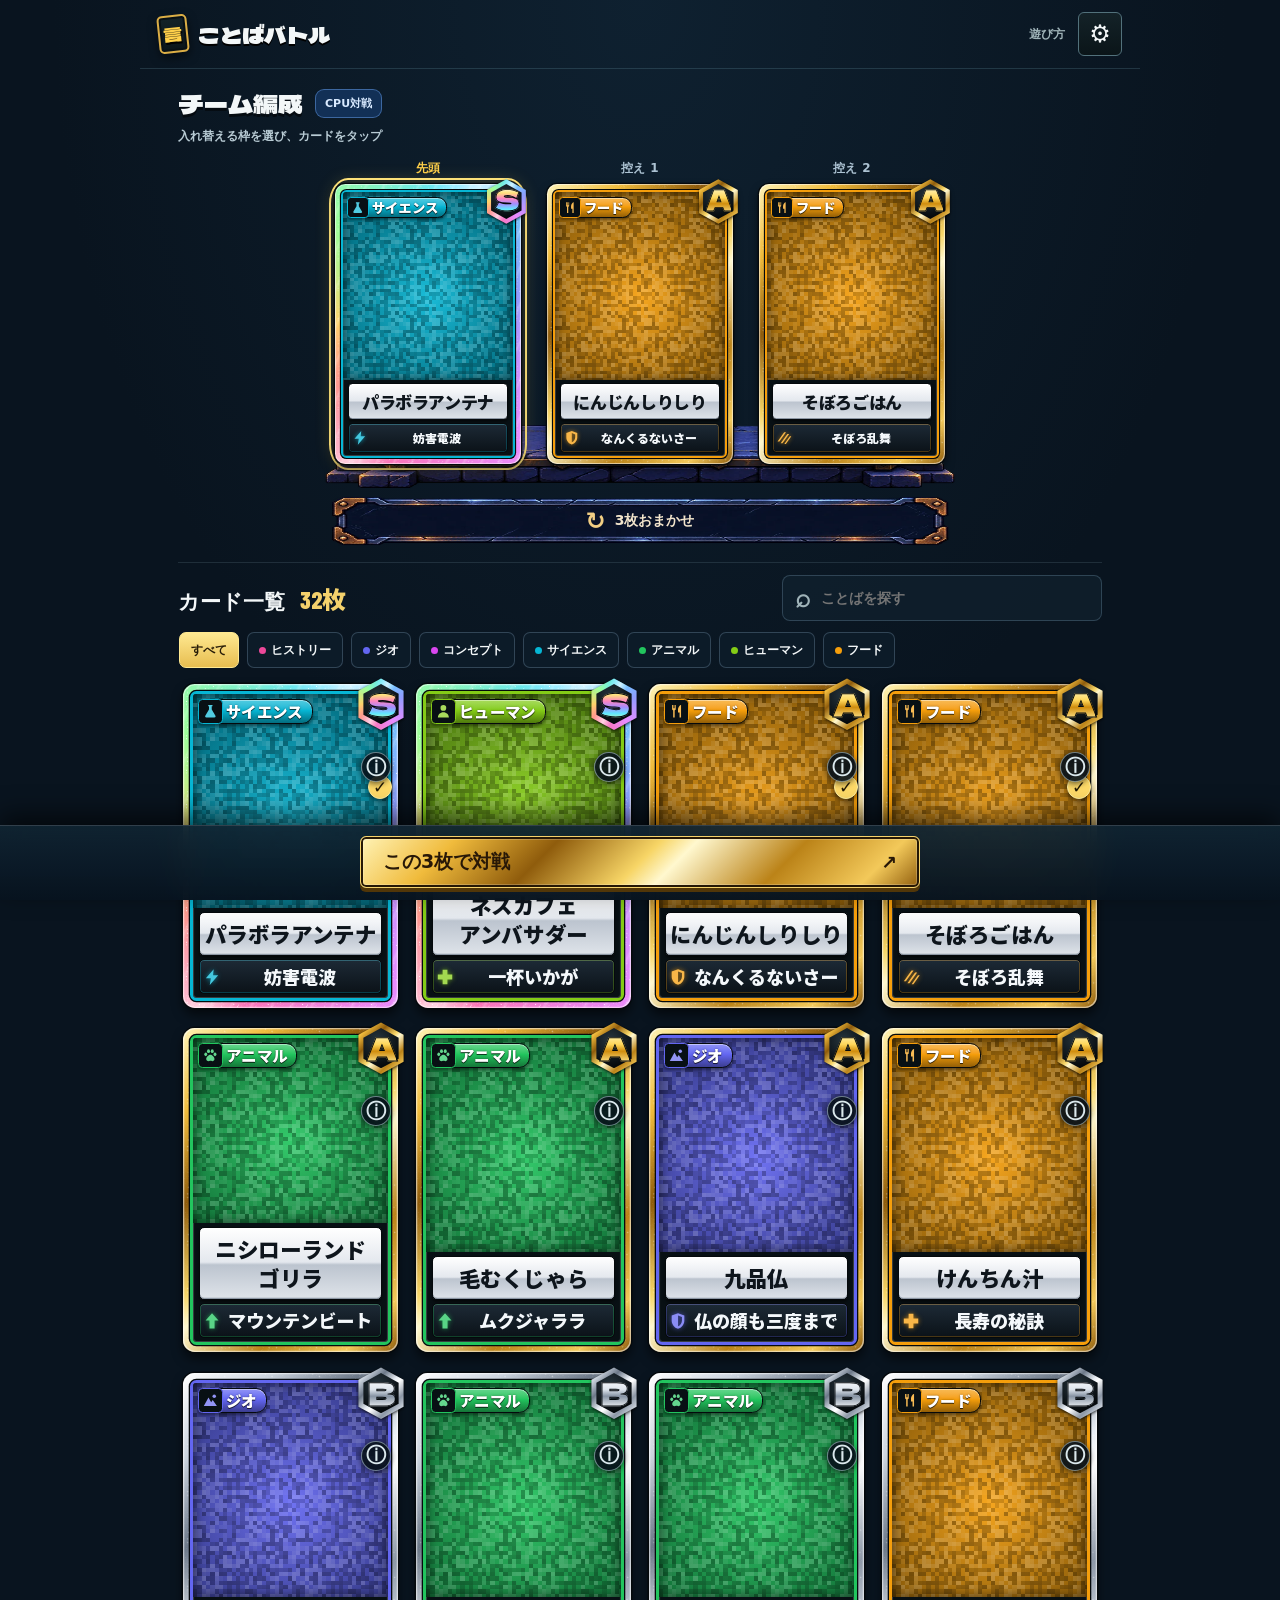
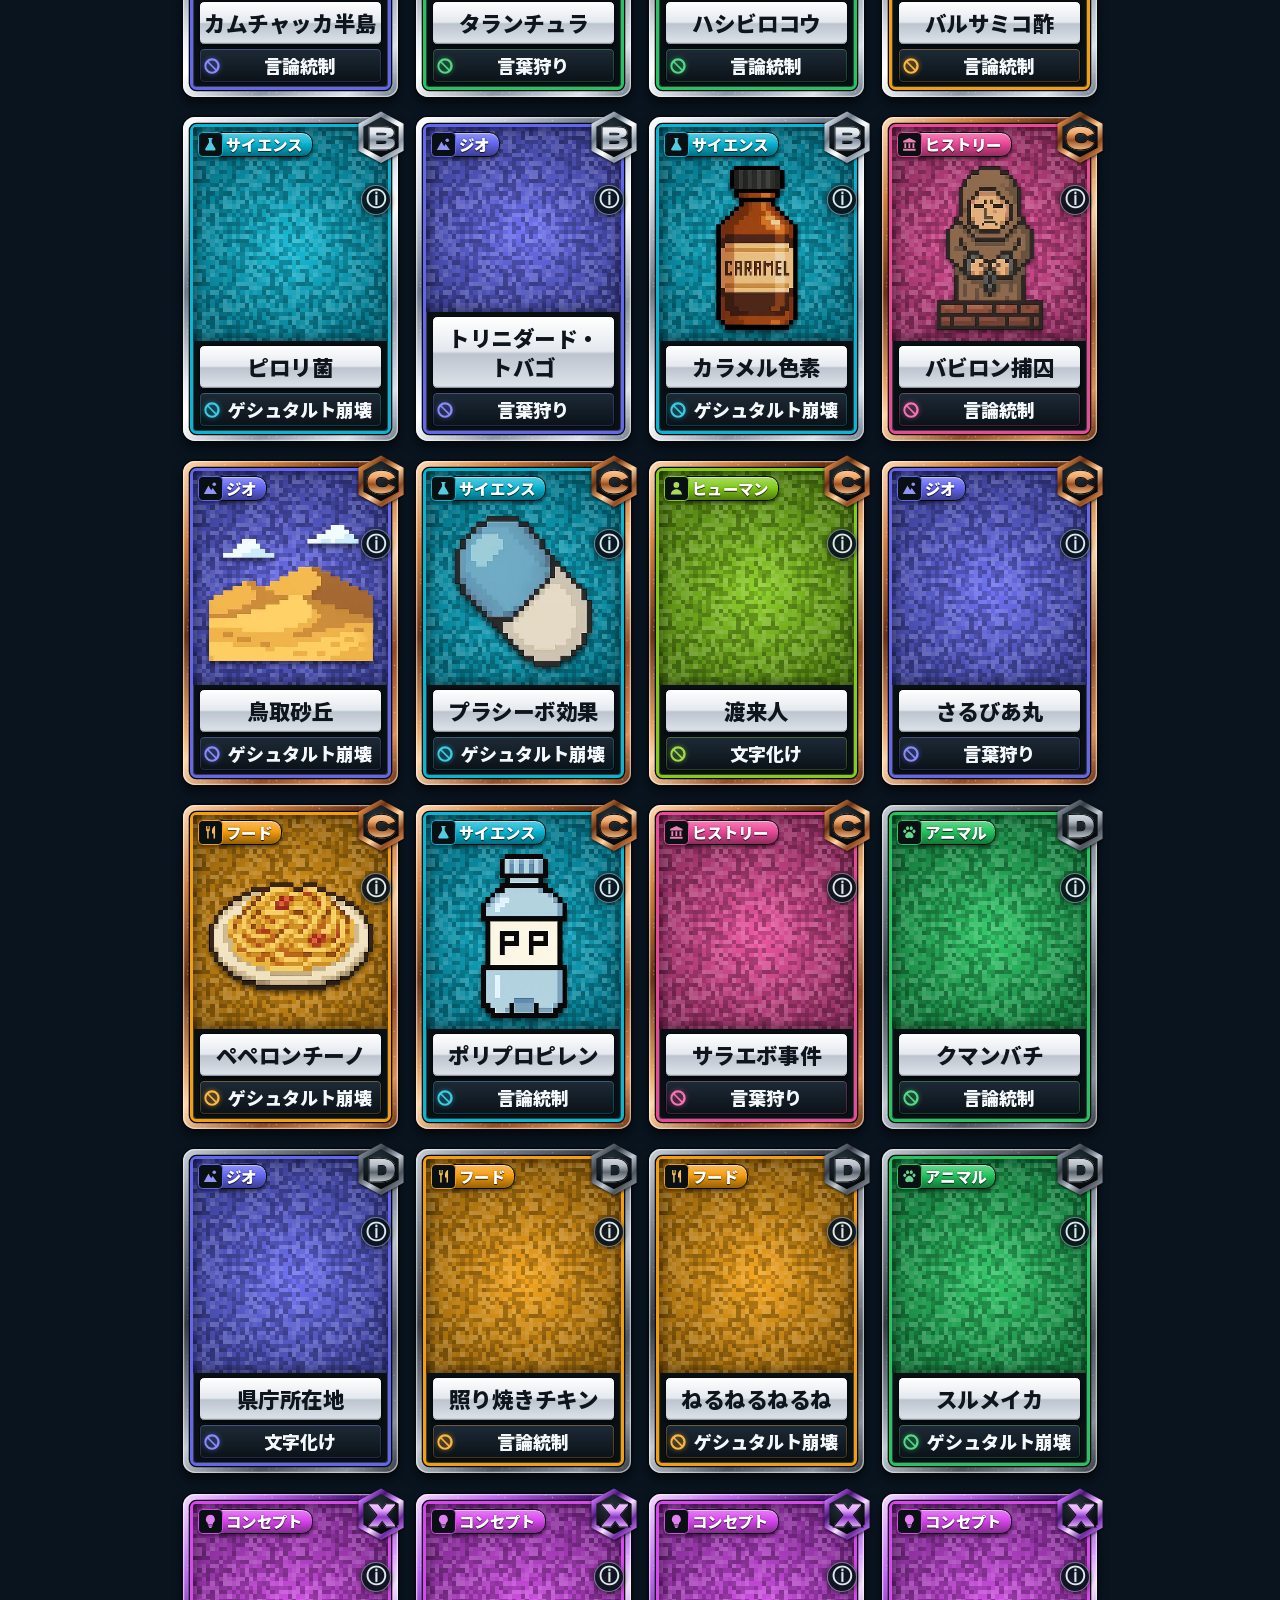
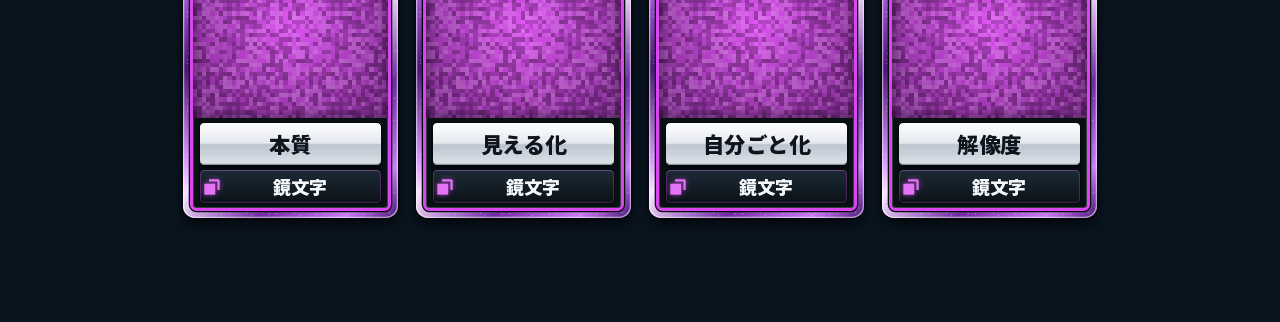
==== commit e88c5df2: "preview: keep card skill labels clear while choosing actions" ====
--- a/kotobattle-next.html
+++ b/kotobattle-next.html
@@ -9,9 +9,9 @@
   <link rel="preload" as="image" href="battle-ui/assets/img/moon-arena-preview.webp" fetchpriority="high" onload="this.dataset.loaded='true'" onerror="this.dataset.failed='true'">
   <title>ことばバトル — WORD DUEL</title>
   <style>.boot-loading{position:fixed;inset:0;z-index:100;background:#091522;color:#f2e5be;display:grid;place-content:center;justify-items:center;gap:20px;font-family:system-ui,sans-serif;text-align:center;padding:24px}.boot-loading[hidden]{display:none}.boot-loading strong{font-size:25px}.boot-loading p{font-size:13px}.boot-spinner{width:38px;height:38px;border:3px solid #40516a;border-top-color:#f5cf72;border-radius:50%;animation:boot-spin 1s linear infinite}.boot-loading button{padding:14px 24px;background:#e9c46b;border:0;border-radius:5px;font-weight:bold}@keyframes boot-spin{to{transform:rotate(360deg)}}@media(prefers-reduced-motion:reduce){.boot-spinner{animation:none}}</style>
-  <link rel="stylesheet" href="battle-ui/styles/game.css?v=20261007-card-labels" data-game-style media="print" fetchpriority="high" onload="this.dataset.loaded='true'">
-  <noscript><link rel="stylesheet" href="battle-ui/styles/game.css?v=20261007-card-labels"></noscript>
-  <script defer src="battle-ui/game.js?v=20261007-card-labels"></script>
+  <link rel="stylesheet" href="battle-ui/styles/game.css?v=20261007-card-labels2" data-game-style media="print" fetchpriority="high" onload="this.dataset.loaded='true'">
+  <noscript><link rel="stylesheet" href="battle-ui/styles/game.css?v=20261007-card-labels2"></noscript>
+  <script defer src="battle-ui/game.js?v=20261007-card-labels2"></script>
 </head>
 <body>
 <div id="bootLoading" class="boot-loading" role="status"><span class="boot-spinner" aria-hidden="true"></span><strong>ことばバトル</strong><p id="bootStatus">カードを準備中…</p><button id="bootRetry" type="button" hidden>もう一度読み込む</button></div>
